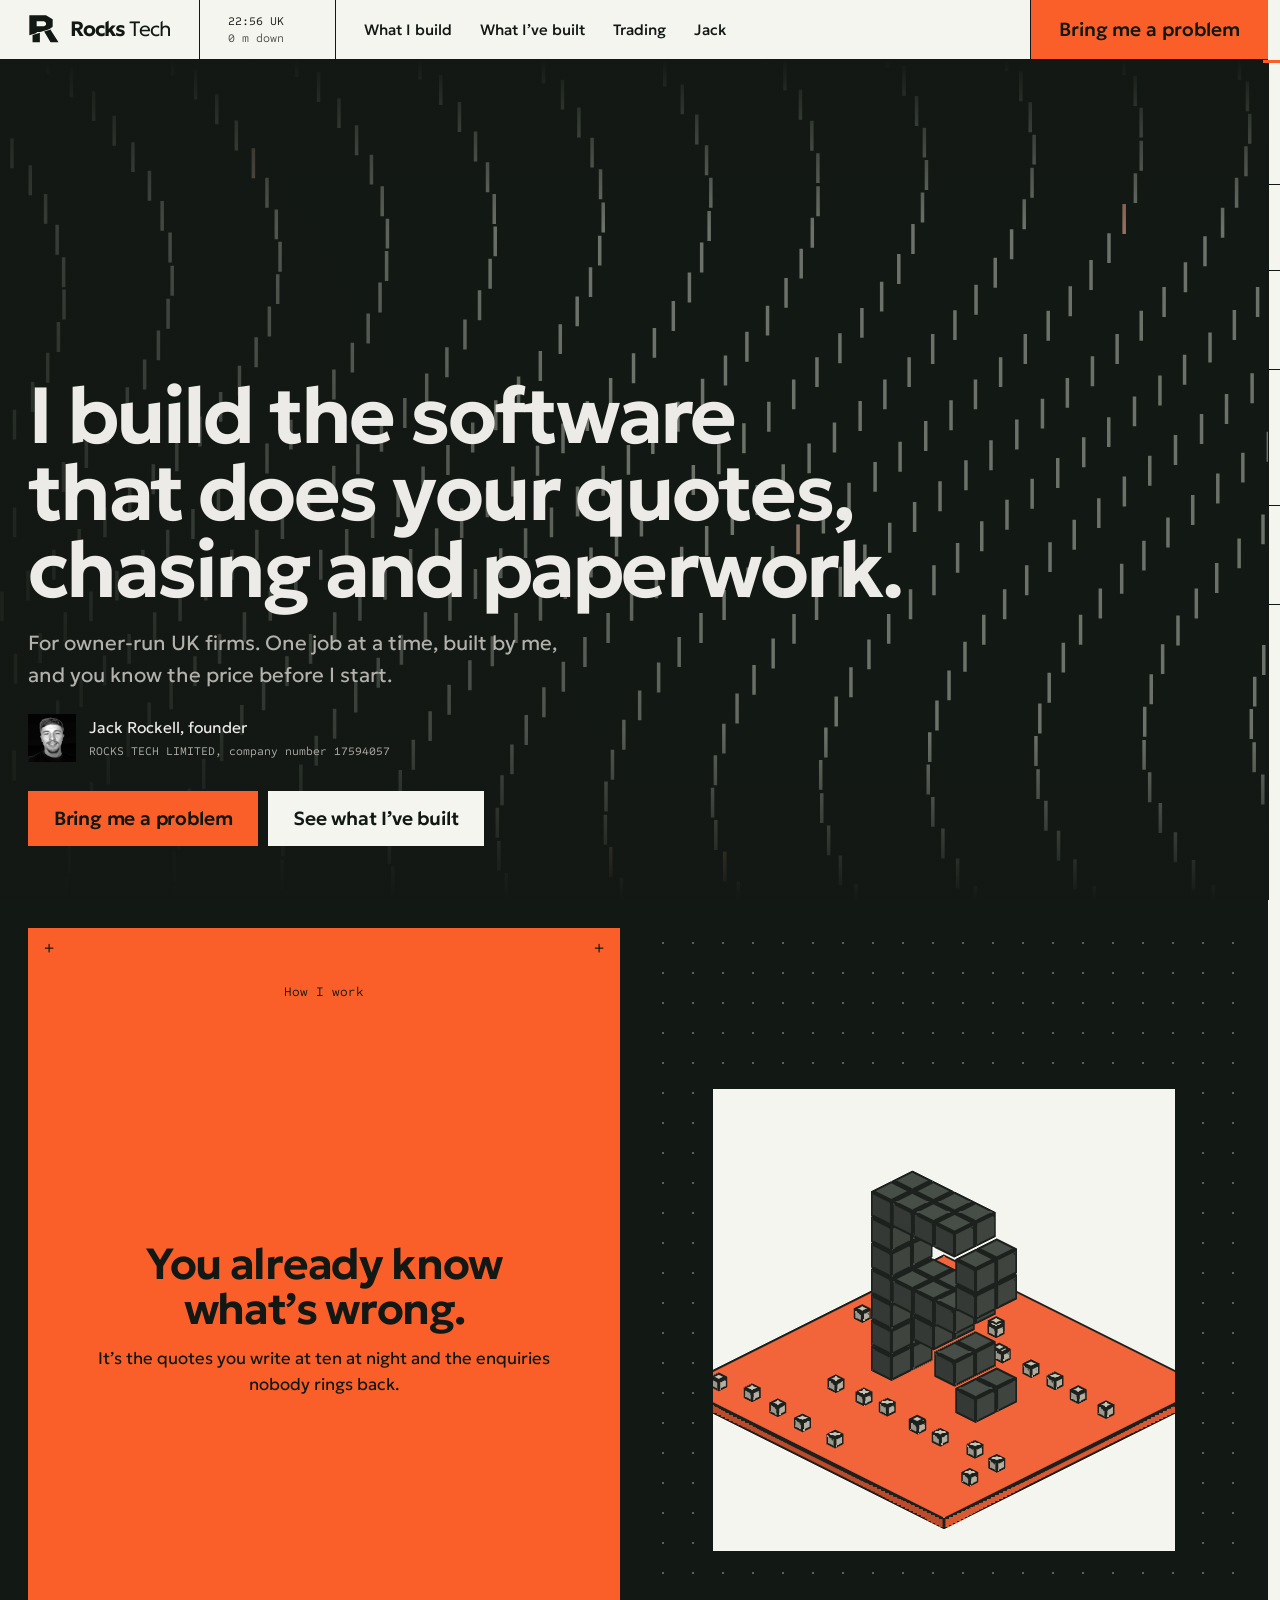
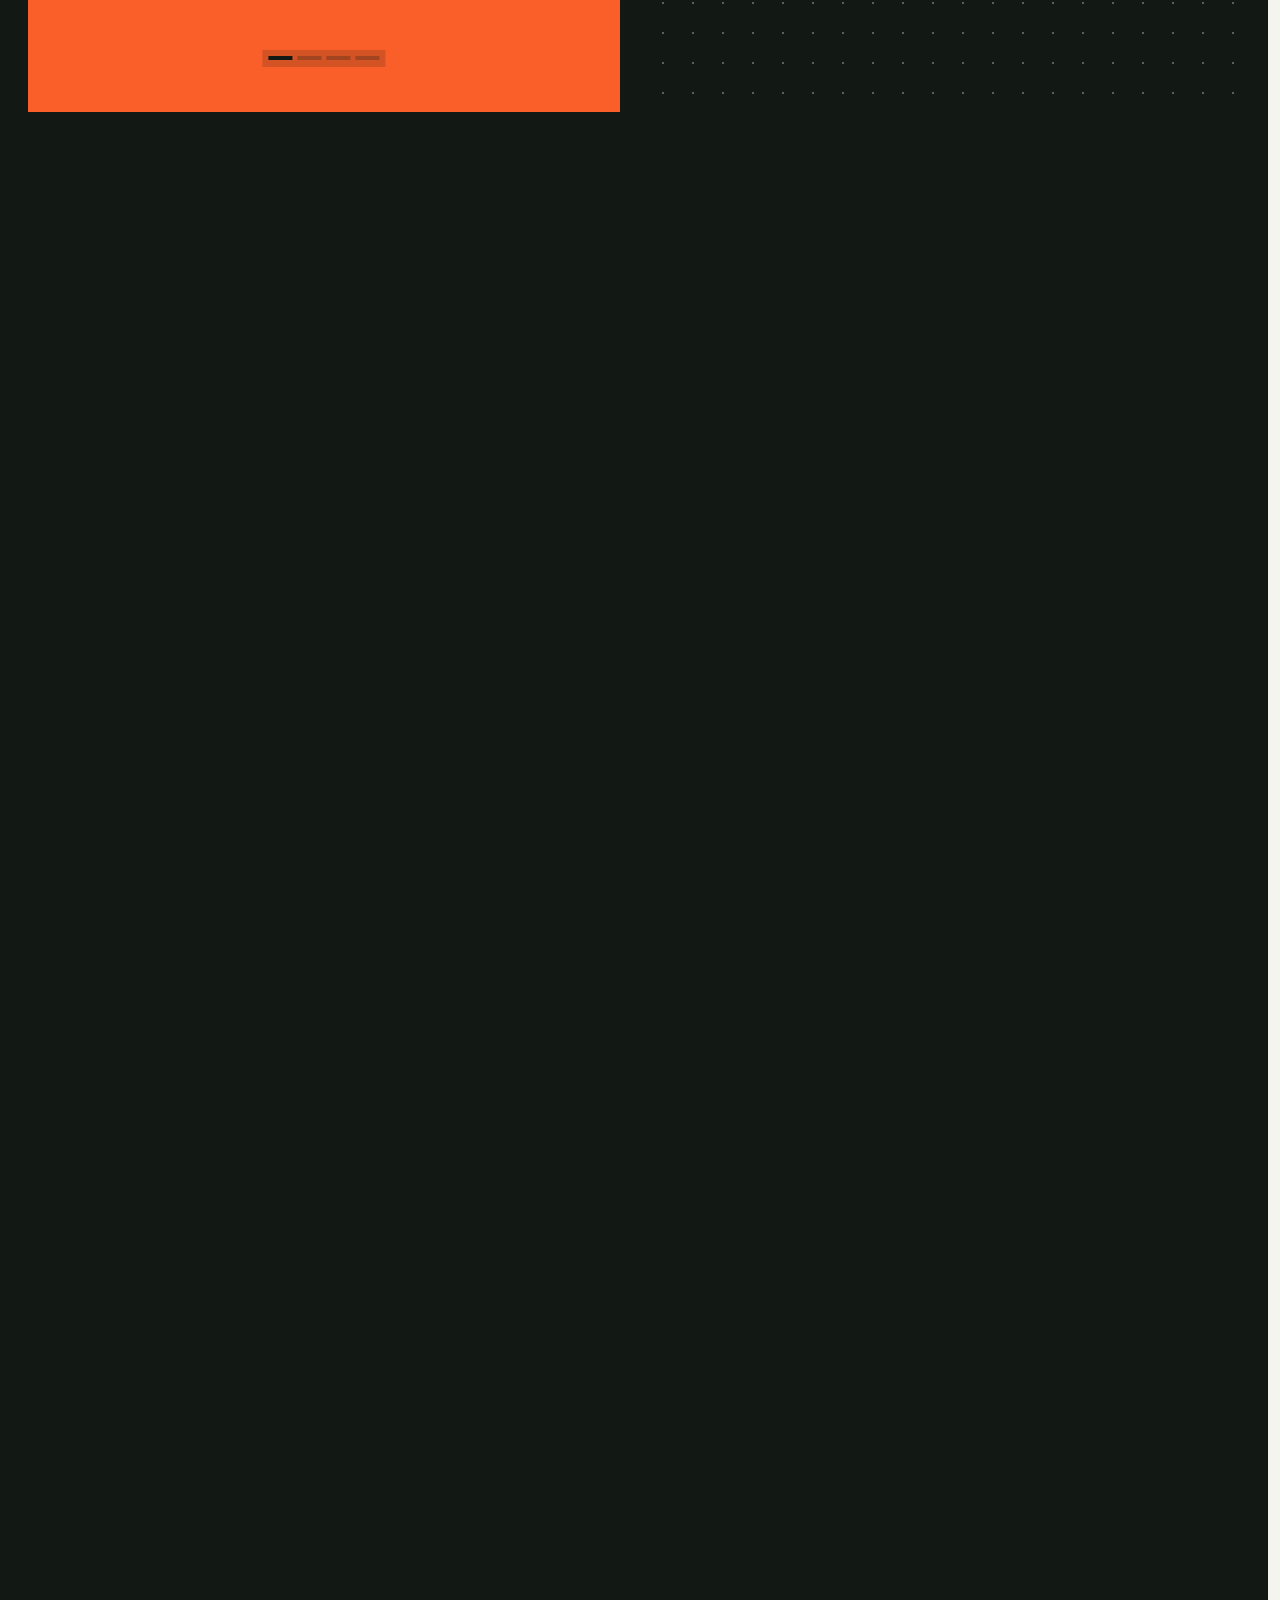
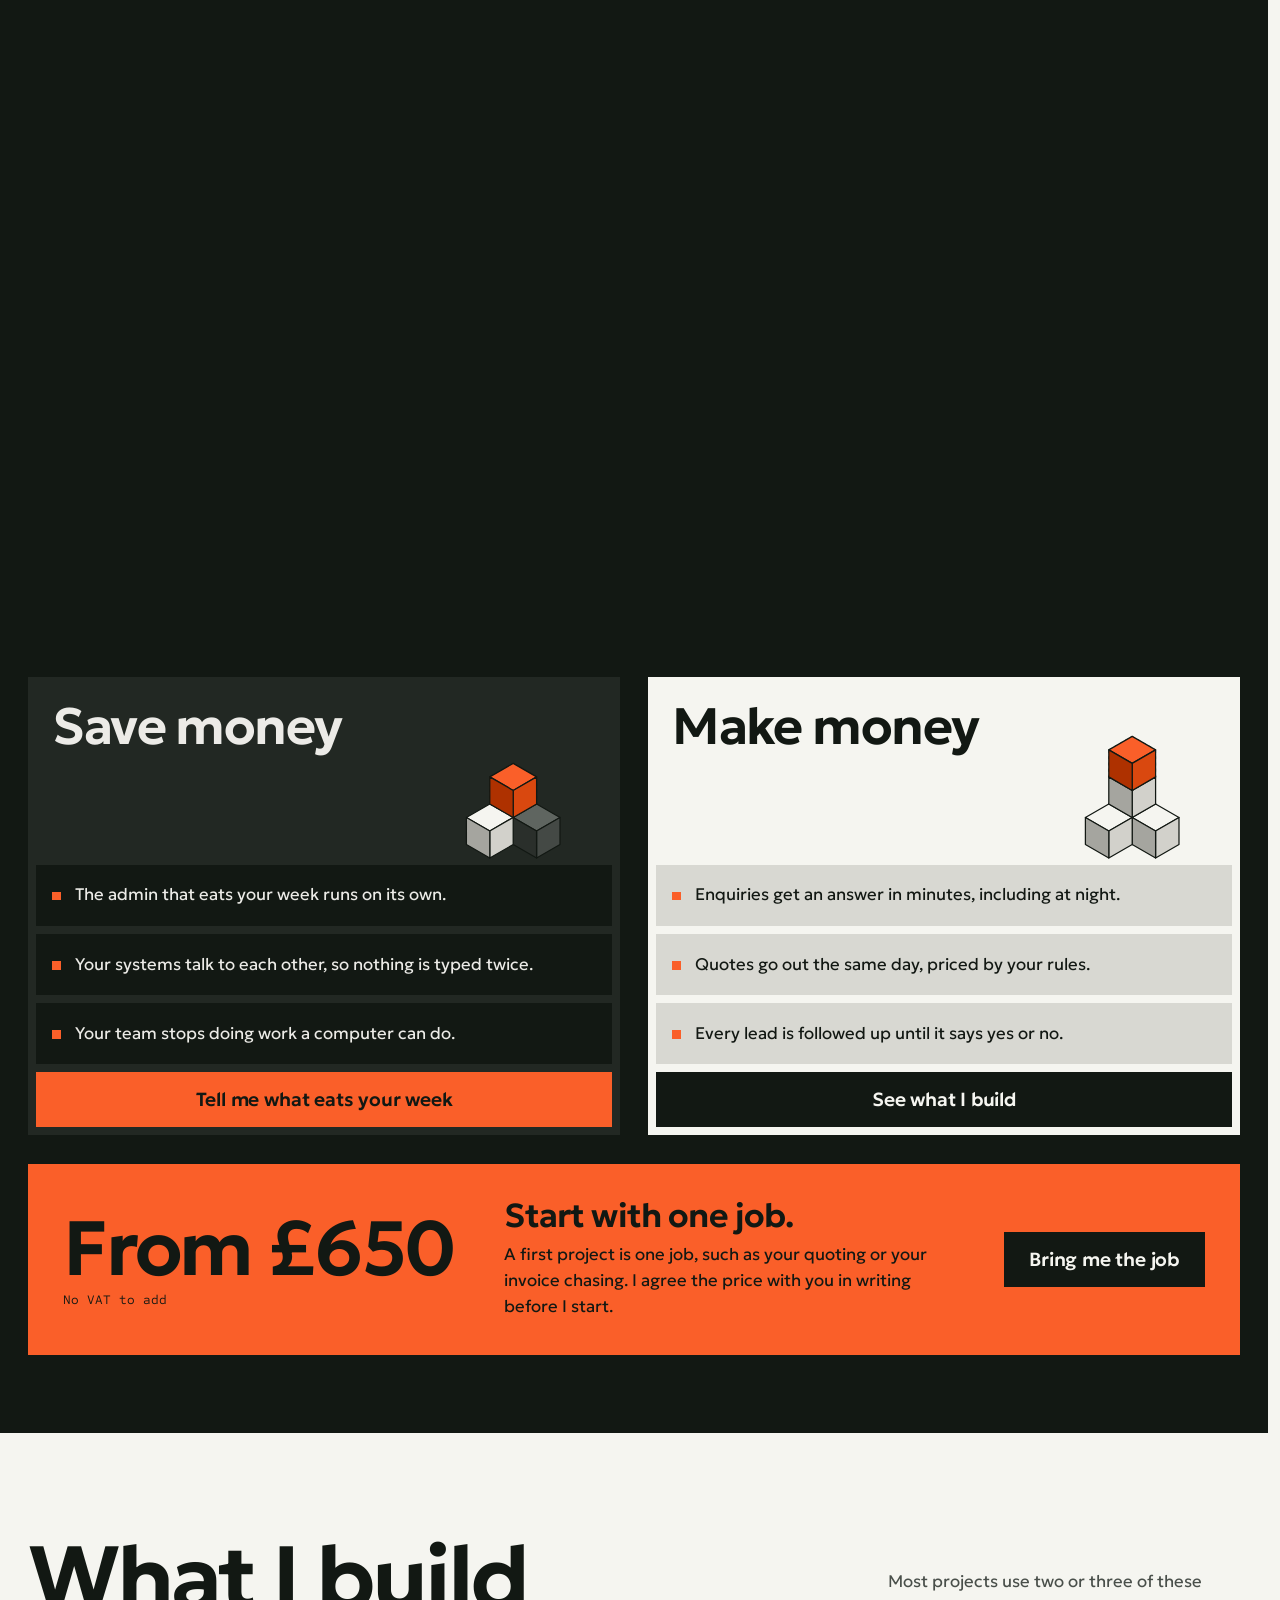
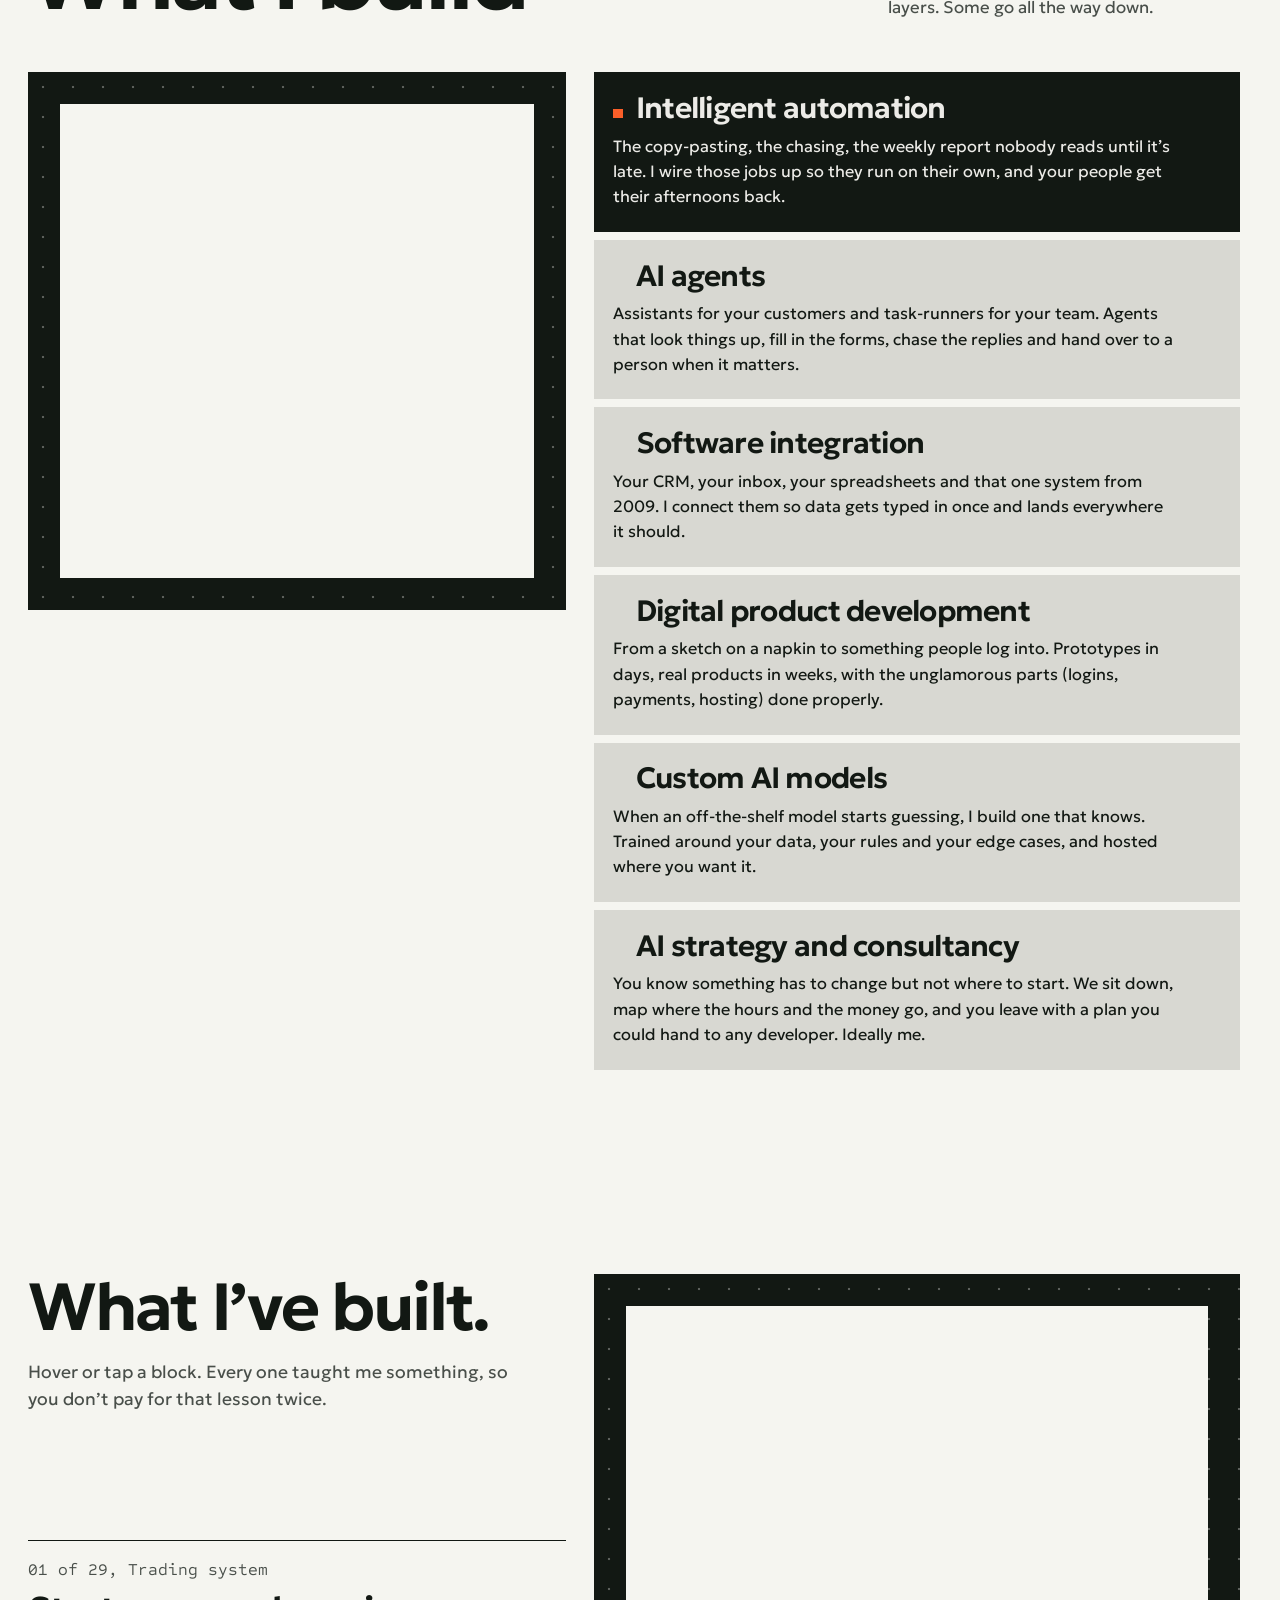
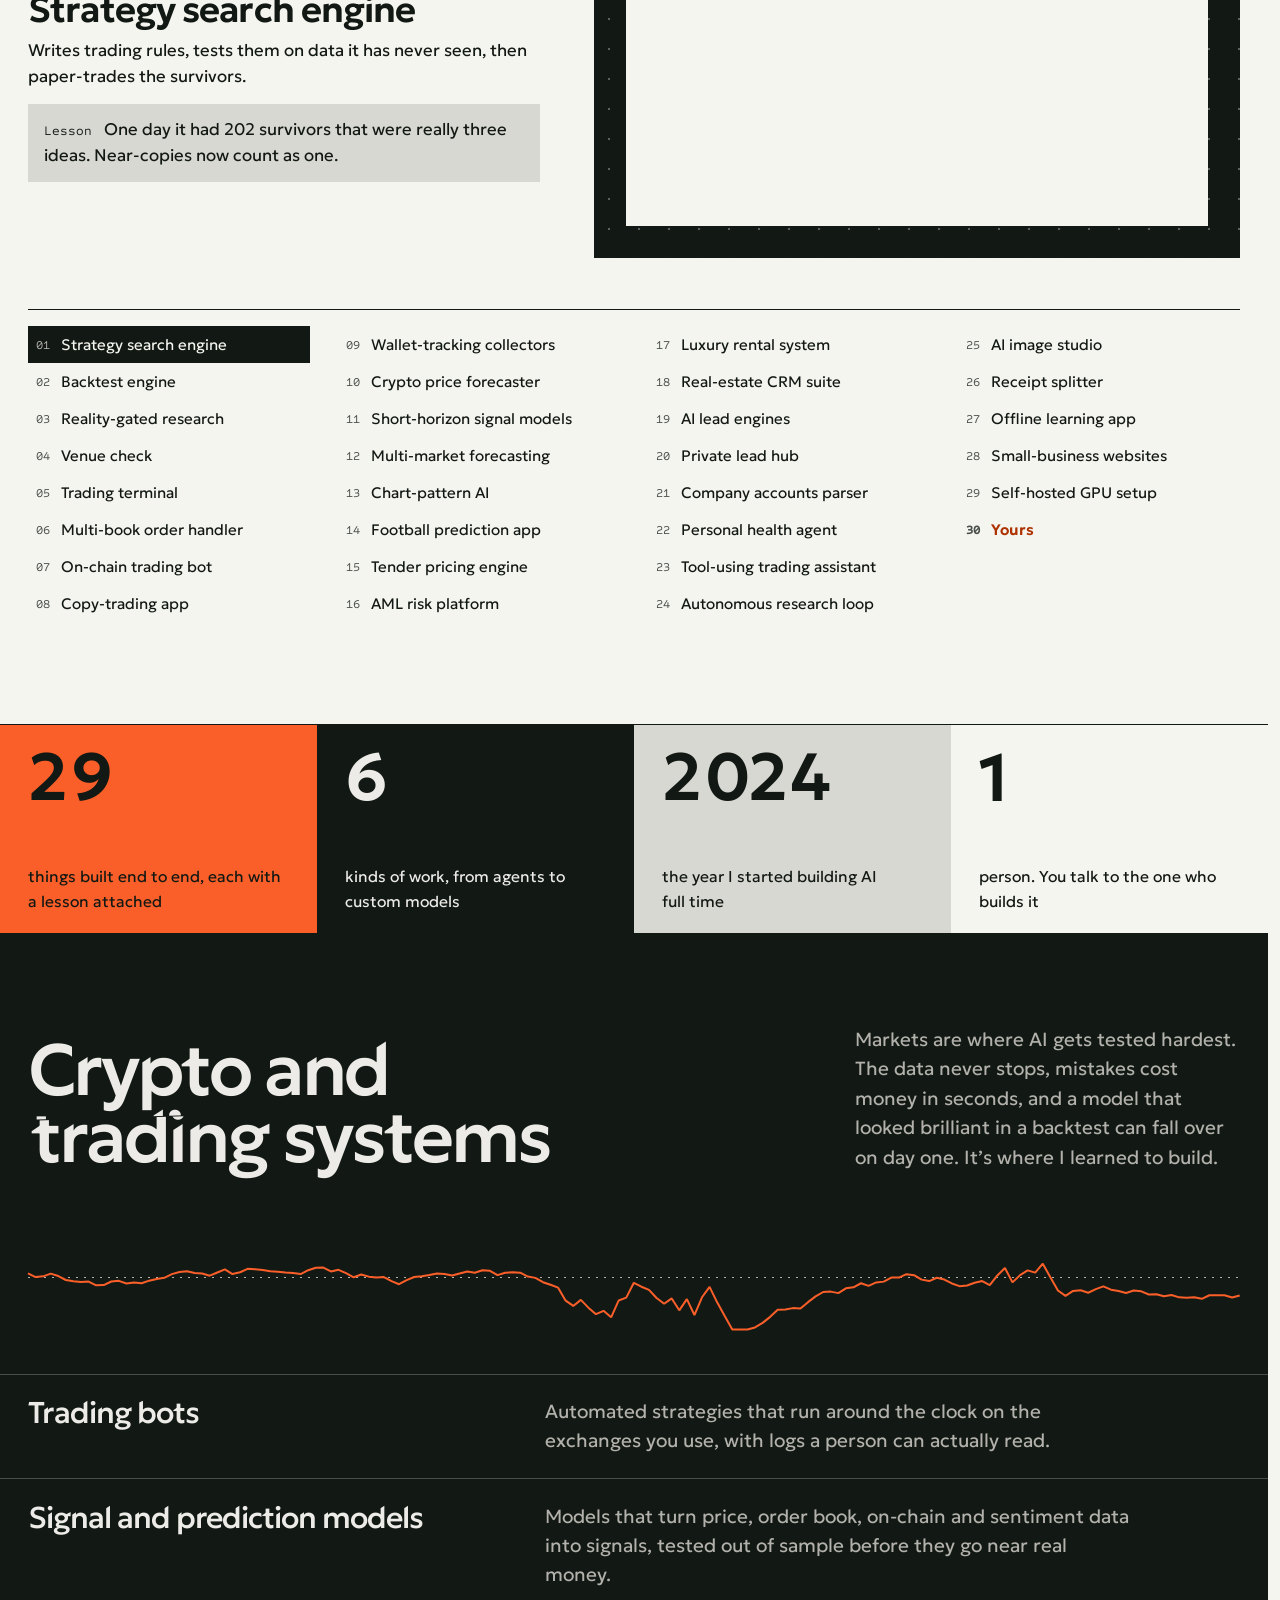
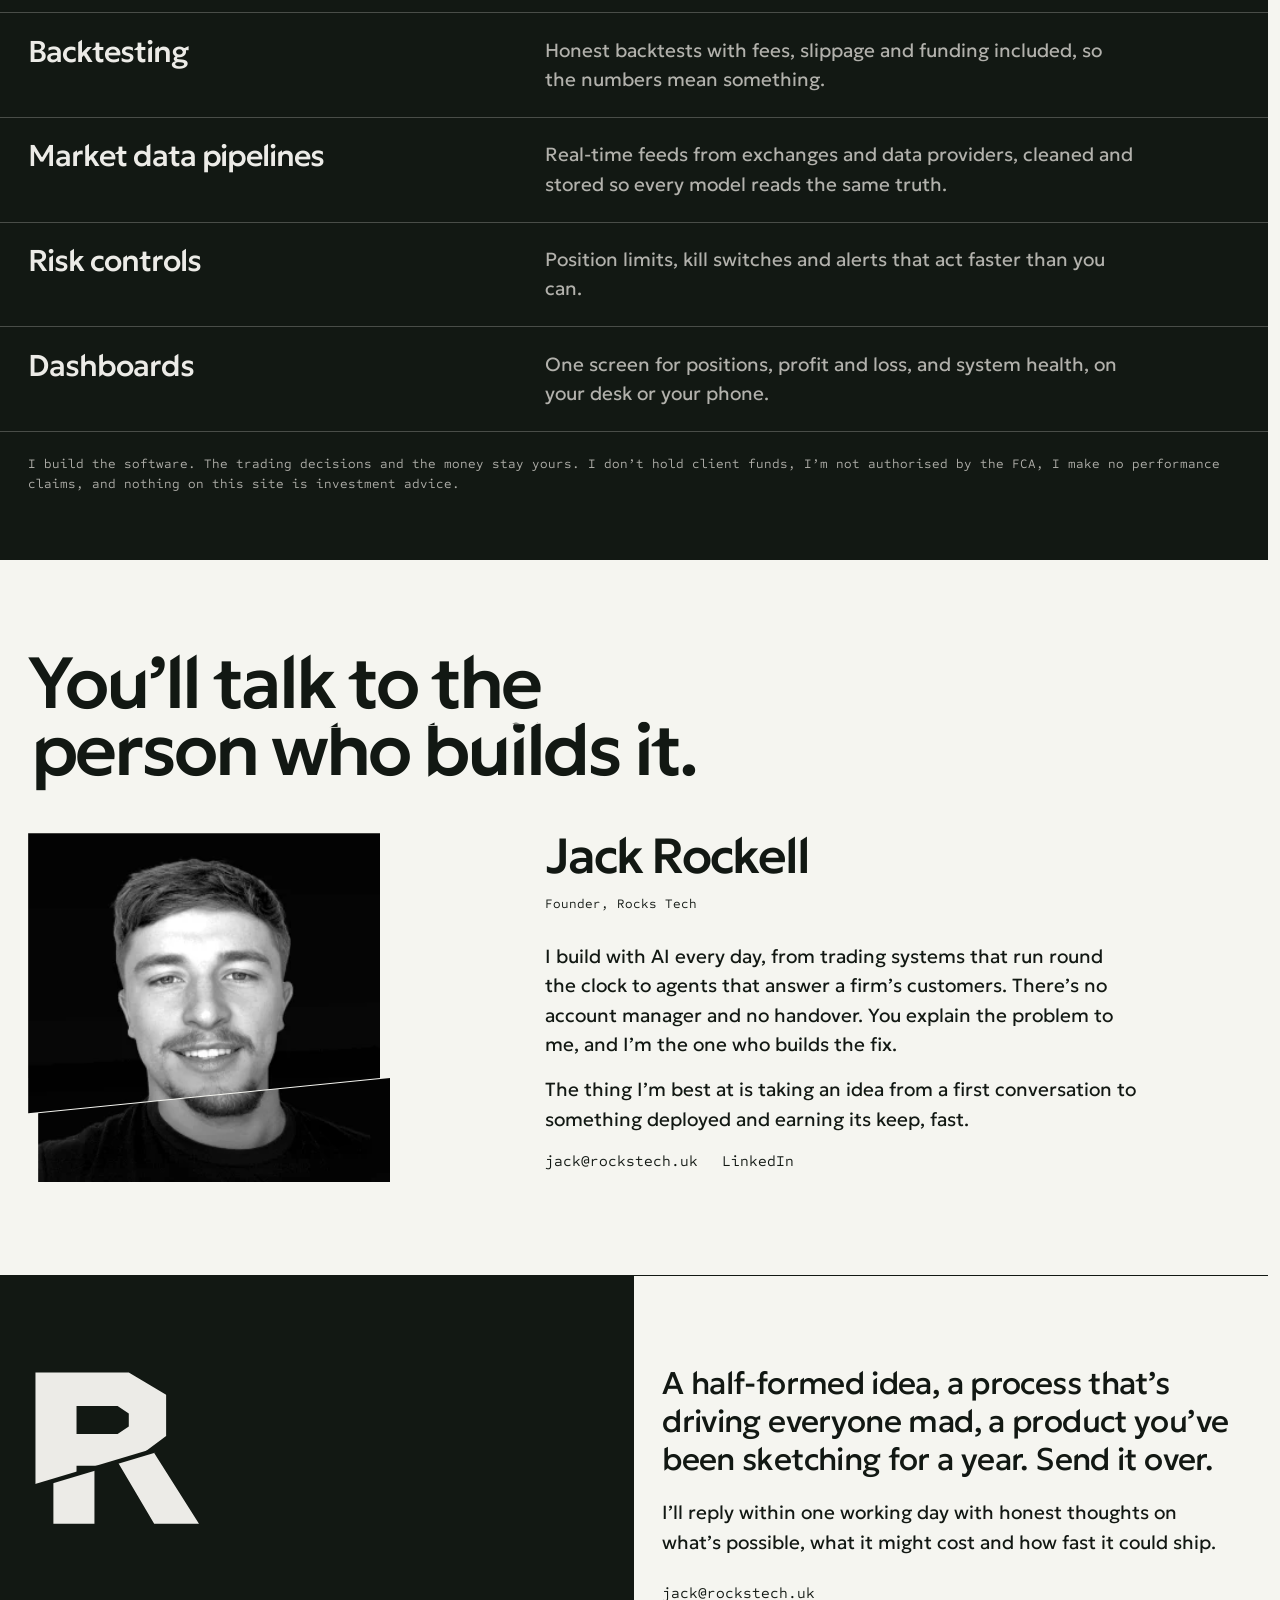
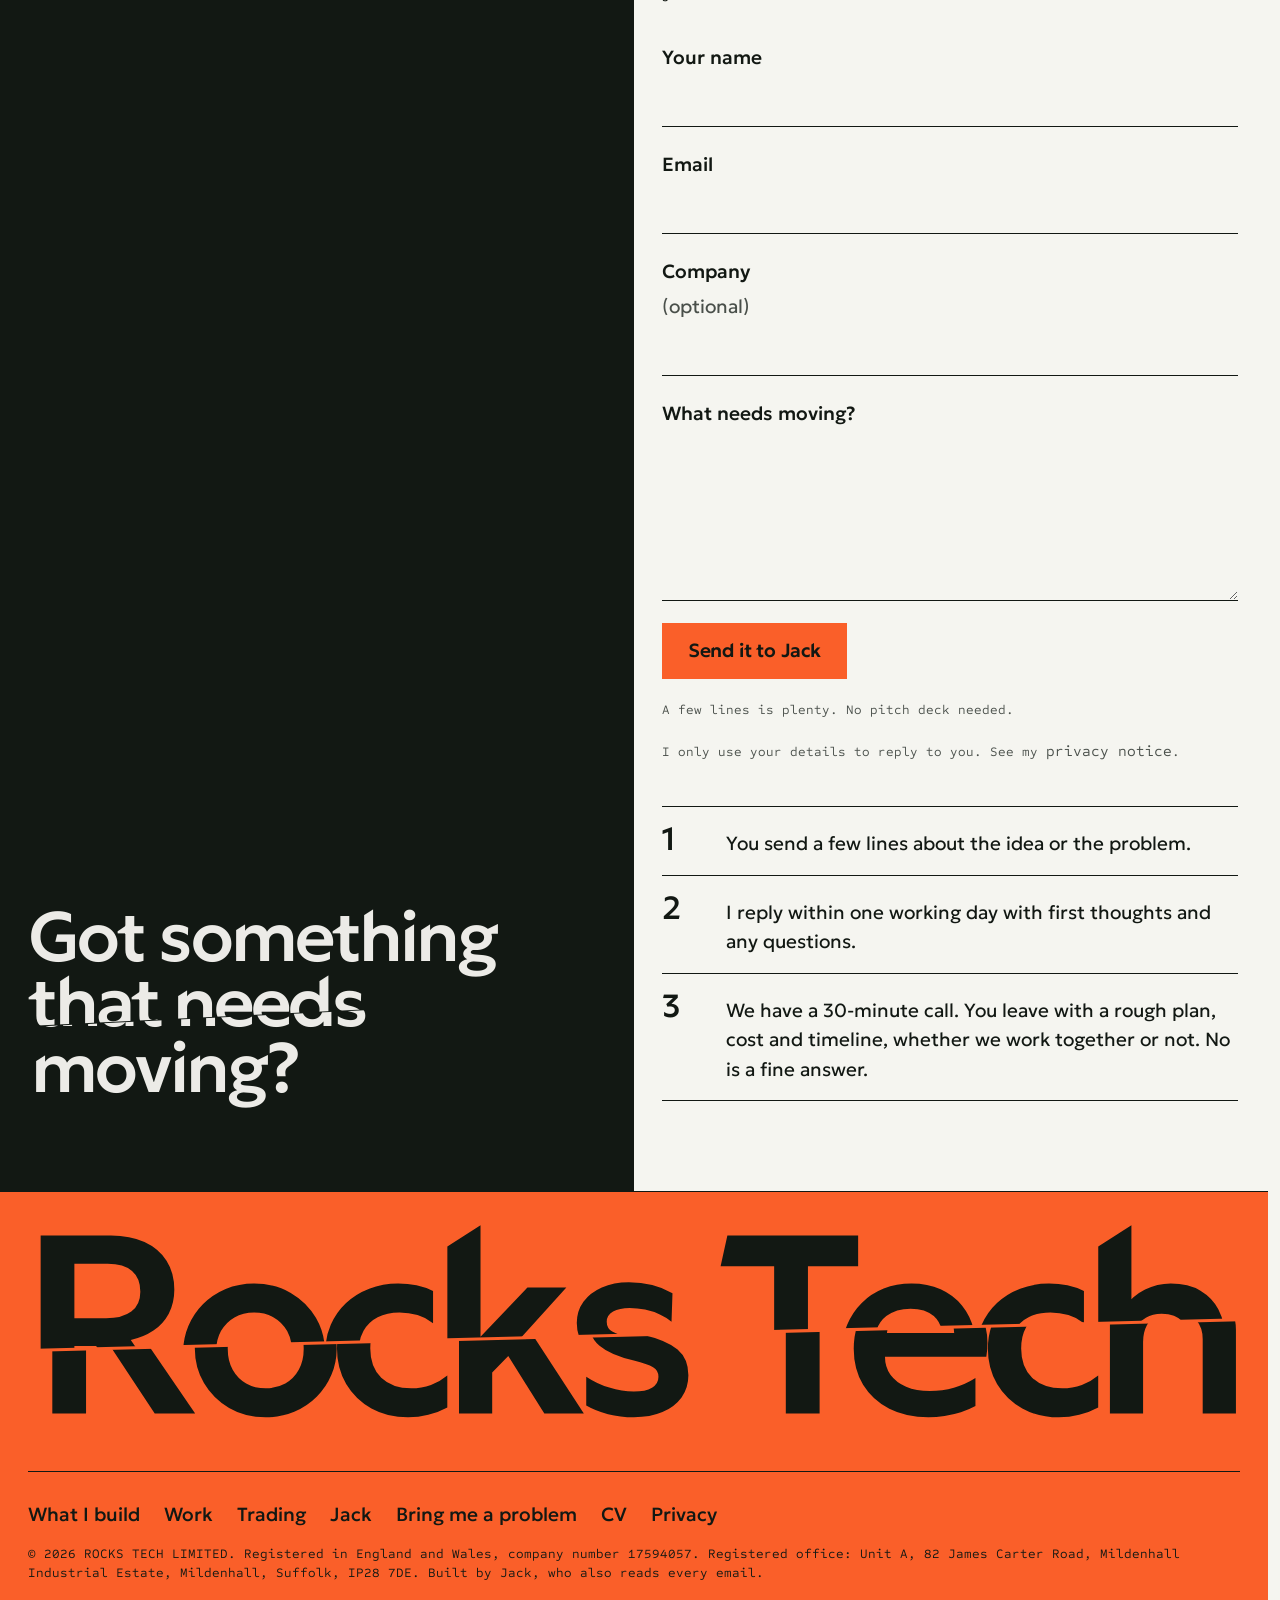
==== index.html @ 7247a7c3 "Deploy: homepage rebuilt in block style, new copy, From £650 first step" ====
<!DOCTYPE html><!--E8trJ35GbOw7RwD_J1VrM--><html lang="en-GB" class="__variable_658365 __variable_a052ec"><head><meta charSet="utf-8"/><meta name="viewport" content="width=device-width, initial-scale=1"/><link rel="preload" href="/_next/static/media/9c928a6496248693-s.p.woff2" as="font" crossorigin="" type="font/woff2"/><link rel="preload" href="/_next/static/media/afee475112777bbe-s.p.woff2" as="font" crossorigin="" type="font/woff2"/><link rel="preload" href="/_next/static/media/feaba55b4ba3a393-s.p.woff2" as="font" crossorigin="" type="font/woff2"/><link rel="preload" as="image" href="/jack-rockell.webp"/><link rel="stylesheet" href="/_next/static/css/2c8896b0e477f46c.css" data-precedence="next"/><link rel="stylesheet" href="/_next/static/css/2b13de3e96d36ba8.css" data-precedence="next"/><link rel="preload" as="script" fetchPriority="low" href="/_next/static/chunks/webpack-17059f9928e585d3.js"/><script src="/_next/static/chunks/4bd1b696-c023c6e3521b1417.js" async=""></script><script src="/_next/static/chunks/255-2aa030c9ba2867e3.js" async=""></script><script src="/_next/static/chunks/main-app-18824d2652946b76.js" async=""></script><script src="/_next/static/chunks/app/layout-252ac7368cabf611.js" async=""></script><script src="/_next/static/chunks/619-ba102abea3e3d0e4.js" async=""></script><script src="/_next/static/chunks/app/page-9161fd373abed6ba.js" async=""></script><meta name="next-size-adjust" content=""/><meta name="theme-color" content="#f5f5f0"/><title>Rocks Tech: AI automation, agents and custom models, by Jack</title><meta name="description" content="Rocks Tech is Jack Rockell&#x27;s AI studio. AI agents, automation, custom models, data pipelines and trading software, built by the person you talk to."/><meta property="og:title" content="Rocks Tech: rock-solid AI for businesses that want to move"/><meta property="og:description" content="Rocks Tech is Jack Rockell&#x27;s AI studio. AI agents, automation, custom models, data pipelines and trading software, built by the person you talk to."/><meta property="og:locale" content="en_GB"/><meta property="og:type" content="website"/><meta name="twitter:card" content="summary"/><meta name="twitter:title" content="Rocks Tech: rock-solid AI for businesses that want to move"/><meta name="twitter:description" content="Rocks Tech is Jack Rockell&#x27;s AI studio. AI agents, automation, custom models, data pipelines and trading software, built by the person you talk to."/><link rel="icon" href="/favicon.ico" type="image/x-icon" sizes="16x16"/><link rel="icon" href="/icon.svg?5b6c266c98080903" type="image/svg+xml" sizes="any"/><link rel="apple-touch-icon" href="/apple-icon.png?c208d0770ca3f7cc" type="image/png" sizes="180x180"/><script>(function(){var d=document.documentElement;if(!window.matchMedia('(prefers-reduced-motion: reduce)').matches){d.classList.add('motion');setTimeout(function(){if(!window.__rtMotion)d.classList.remove('motion')},3000)}})()</script><script src="/_next/static/chunks/polyfills-42372ed130431b0a.js" noModule=""></script></head><body><div hidden=""><!--$--><!--/$--></div><header class="bar"><a class="bar-cell bar-home" aria-label="Rocks Tech, home" href="/"><span class="logo "><svg viewBox="6 4 96 92" class="logo-mark" fill="currentColor" aria-hidden="true"><defs><clipPath id="lm-bar-up"><path d="M0 0H110V37.75L0 70.75Z"></path></clipPath><clipPath id="lm-bar-down"><path d="M0 73.25L110 40.25V110H0Z"></path></clipPath></defs><path fill-rule="evenodd" d="M10 8H60L80 20V42L64 54L88 92H64L44 58H32V92H10ZM32 26V41H54L60 37V30L54 26Z" clip-path="url(#lm-bar-up)"></path><g class="lm-low"><g transform="translate(9.6 -2.9)"><path fill-rule="evenodd" d="M10 8H60L80 20V42L64 54L88 92H64L44 58H32V92H10ZM32 26V41H54L60 37V30L54 26Z" clip-path="url(#lm-bar-down)"></path></g></g></svg><span class="logo-word">Rocks<span class="logo-tech">Tech</span></span></span></a><div class="bar-cell bar-meta"><span class="clock"><time>--:--</time> UK</span><span class="depth" aria-hidden="true"><span data-depth="">0 m</span> down</span></div><nav class="bar-cell bar-nav" aria-label="Main"><ul><li><a href="/#build">What I build</a></li><li><a href="/#built">What I’ve built</a></li><li><a href="/#trading">Trading</a></li><li><a href="/#jack">Jack</a></li></ul><details class="menu"><summary>Menu</summary><ul><li><a href="/#build">What I build</a></li><li><a href="/#built">What I’ve built</a></li><li><a href="/#trading">Trading</a></li><li><a href="/#jack">Jack</a></li></ul></details></nav><a class="bar-cell bar-cta" href="/#contact"><span class="cta-long">Bring me a problem</span><span class="cta-short">Let’s talk</span></a></header><div class="borehole" aria-hidden="true"><svg class="bh-bed" aria-hidden="true" preserveAspectRatio="none"><rect width="100%" height="100%" fill="url(#lith-shale)"></rect></svg><svg class="bh-bed" aria-hidden="true" preserveAspectRatio="none"><rect width="100%" height="100%" fill="url(#lith-sandstone)"></rect></svg><svg class="bh-bed" aria-hidden="true" preserveAspectRatio="none"><rect width="100%" height="100%" fill="url(#lith-dolomite)"></rect></svg><svg class="bh-bed" aria-hidden="true" preserveAspectRatio="none"><rect width="100%" height="100%" fill="url(#lith-conglomerate)"></rect></svg><svg class="bh-bed" aria-hidden="true" preserveAspectRatio="none"><rect width="100%" height="100%" fill="url(#lith-granite)"></rect></svg><svg class="bh-bed" aria-hidden="true" preserveAspectRatio="none"><rect width="100%" height="100%" fill="url(#lith-limestone)"></rect></svg><span class="bh-mark"></span></div><main><section class="hh" aria-labelledby="hh-title"><canvas class="hh-field" aria-hidden="true"></canvas><div class="hh-copy"><h1 id="hh-title">I build the software that does your quotes, chasing and paperwork.</h1><p>For owner-run UK firms. One job at a time, built by me, and you know the price before I start.</p><p class="hh-who"><img src="/jack-rockell.webp" width="48" height="48" alt=""/><span>Jack Rockell, founder<small>ROCKS TECH LIMITED, company number 17594057</small></span></p><div class="hh-actions"><a class="button" href="#contact">Bring me a problem</a><a class="button button-plain" href="#built">See what I’ve built</a></div></div></section><section class="story" aria-label="How I work, in four steps"><div class="story-pin"><div class="story-panel"><p class="story-label">How I work</p><ol class="story-beats"><li class="is-on"><h2>You already know what’s wrong.</h2><p>It’s the quotes you write at ten at night and the enquiries nobody rings back.</p></li><li><h2>First we put a number on it.</h2><p>You tell me how the job gets done now. We work out what it costs you in hours and pounds, using your own figures.</p></li><li><h2>Then I cut it down to one job.</h2><p>I pick the fix that pays back fastest and build that first. You know the price before I start.</p></li><li><h2>You get your hours back.</h2><p>And if AI isn’t the answer, I’ll say so before you spend anything.</p></li></ol><div class="story-pips" aria-hidden="true"><span class="is-on"></span><span></span><span></span><span></span></div></div><div class="story-field"><div class="story-card"><!--$!--><template data-dgst="BAILOUT_TO_CLIENT_SIDE_RENDERING"></template><!--/$--></div></div></div></section><section class="offer" aria-label="What the work is for"><article class="offer-card offer-save"><header><h2>Save money</h2><svg viewBox="-80 -112 160 150" aria-hidden="true"><g class="cube cube-paper"><polygon class="f-top" points="0.0,-26.0 22.5,-13.0 0.0,0.0 -22.5,-13.0"></polygon><polygon class="f-right" points="22.5,13.0 0.0,26.0 0.0,0.0 22.5,-13.0"></polygon><polygon class="f-left" points="-22.5,13.0 0.0,26.0 0.0,0.0 -22.5,-13.0"></polygon></g><g class="cube cube-dark"><polygon class="f-top" points="22.5,-13.0 45.0,0.0 22.5,13.0 0.0,0.0"></polygon><polygon class="f-right" points="45.0,26.0 22.5,39.0 22.5,13.0 45.0,0.0"></polygon><polygon class="f-left" points="0.0,26.0 22.5,39.0 22.5,13.0 0.0,0.0"></polygon></g><g class="cube cube-paper"><polygon class="f-top" points="-22.5,-13.0 0.0,0.0 -22.5,13.0 -45.0,0.0"></polygon><polygon class="f-right" points="0.0,26.0 -22.5,39.0 -22.5,13.0 0.0,0.0"></polygon><polygon class="f-left" points="-45.0,26.0 -22.5,39.0 -22.5,13.0 -45.0,0.0"></polygon></g><g class="cube cube-ghost"><polygon class="f-top" points="0.0,-52.0 22.5,-39.0 0.0,-26.0 -22.5,-39.0"></polygon><polygon class="f-right" points="22.5,-13.0 0.0,0.0 0.0,-26.0 22.5,-39.0"></polygon><polygon class="f-left" points="-22.5,-13.0 0.0,0.0 0.0,-26.0 -22.5,-39.0"></polygon></g><g class="cube cube-spot cube-leaves"><polygon class="f-top" points="0.0,-52.0 22.5,-39.0 0.0,-26.0 -22.5,-39.0"></polygon><polygon class="f-right" points="22.5,-13.0 0.0,0.0 0.0,-26.0 22.5,-39.0"></polygon><polygon class="f-left" points="-22.5,-13.0 0.0,0.0 0.0,-26.0 -22.5,-39.0"></polygon></g></svg></header><ul><li>The admin that eats your week runs on its own.</li><li>Your systems talk to each other, so nothing is typed twice.</li><li>Your team stops doing work a computer can do.</li></ul><a class="button offer-cta" href="#contact">Tell me what eats your week</a></article><article class="offer-card offer-make"><header><h2>Make money</h2><svg viewBox="-80 -112 160 150" aria-hidden="true"><g class="cube cube-dark"><polygon class="f-top" points="0.0,-26.0 22.5,-13.0 0.0,0.0 -22.5,-13.0"></polygon><polygon class="f-right" points="22.5,13.0 0.0,26.0 0.0,0.0 22.5,-13.0"></polygon><polygon class="f-left" points="-22.5,13.0 0.0,26.0 0.0,0.0 -22.5,-13.0"></polygon></g><g class="cube cube-paper"><polygon class="f-top" points="22.5,-13.0 45.0,0.0 22.5,13.0 0.0,0.0"></polygon><polygon class="f-right" points="45.0,26.0 22.5,39.0 22.5,13.0 45.0,0.0"></polygon><polygon class="f-left" points="0.0,26.0 22.5,39.0 22.5,13.0 0.0,0.0"></polygon></g><g class="cube cube-paper"><polygon class="f-top" points="-22.5,-13.0 0.0,0.0 -22.5,13.0 -45.0,0.0"></polygon><polygon class="f-right" points="0.0,26.0 -22.5,39.0 -22.5,13.0 0.0,0.0"></polygon><polygon class="f-left" points="-45.0,26.0 -22.5,39.0 -22.5,13.0 -45.0,0.0"></polygon></g><g class="cube cube-paper"><polygon class="f-top" points="0.0,-52.0 22.5,-39.0 0.0,-26.0 -22.5,-39.0"></polygon><polygon class="f-right" points="22.5,-13.0 0.0,0.0 0.0,-26.0 22.5,-39.0"></polygon><polygon class="f-left" points="-22.5,-13.0 0.0,0.0 0.0,-26.0 -22.5,-39.0"></polygon></g><g class="cube cube-ghost"><polygon class="f-top" points="0.0,-78.0 22.5,-65.0 0.0,-52.0 -22.5,-65.0"></polygon><polygon class="f-right" points="22.5,-39.0 0.0,-26.0 0.0,-52.0 22.5,-65.0"></polygon><polygon class="f-left" points="-22.5,-39.0 0.0,-26.0 0.0,-52.0 -22.5,-65.0"></polygon></g><g class="cube cube-spot cube-lands"><polygon class="f-top" points="0.0,-78.0 22.5,-65.0 0.0,-52.0 -22.5,-65.0"></polygon><polygon class="f-right" points="22.5,-39.0 0.0,-26.0 0.0,-52.0 22.5,-65.0"></polygon><polygon class="f-left" points="-22.5,-39.0 0.0,-26.0 0.0,-52.0 -22.5,-65.0"></polygon></g></svg></header><ul><li>Enquiries get an answer in minutes, including at night.</li><li>Quotes go out the same day, priced by your rules.</li><li>Every lead is followed up until it says yes or no.</li></ul><a class="button offer-cta" href="#build">See what I build</a></article><div class="offer-first"><p class="offer-price">From £650<small>No VAT to add</small></p><div><h2>Start with one job.</h2><p>A first project is one job, such as your quoting or your invoice chasing. I agree the price with you in writing before I start.</p></div><a class="button offer-first-cta" href="#contact">Bring me the job</a></div></section><section id="build" class="svc" aria-labelledby="build-title"><div class="svc-head"><h2 id="build-title">What I build</h2><p>Most projects use two or three of these layers. Some go all the way down.</p></div><div class="svc-field" aria-hidden="true"><div class="svc-card"><!--$!--><template data-dgst="BAILOUT_TO_CLIENT_SIDE_RENDERING"></template><!--/$--></div></div><ol class="svc-list"><li class="is-on"><h3>Intelligent automation</h3><p>The copy-pasting, the chasing, the weekly report nobody reads until it’s late. I wire those jobs up so they run on their own, and your people get their afternoons back.</p></li><li><h3>AI agents</h3><p>Assistants for your customers and task-runners for your team. Agents that look things up, fill in the forms, chase the replies and hand over to a person when it matters.</p></li><li><h3>Software integration</h3><p>Your CRM, your inbox, your spreadsheets and that one system from 2009. I connect them so data gets typed in once and lands everywhere it should.</p></li><li><h3>Digital product development</h3><p>From a sketch on a napkin to something people log into. Prototypes in days, real products in weeks, with the unglamorous parts (logins, payments, hosting) done properly.</p></li><li><h3>Custom AI models</h3><p>When an off-the-shelf model starts guessing, I build one that knows. Trained around your data, your rules and your edge cases, and hosted where you want it.</p></li><li><h3>AI strategy and consultancy</h3><p>You know something has to change but not where to start. We sit down, map where the hours and the money go, and you leave with a plan you could hand to any developer. Ideally me.</p></li></ol></section><section id="built" class="built" aria-labelledby="built-title"><div class="built-head"><h2 id="built-title">What I’ve built.</h2><p>Hover or tap a block. Every one taught me something, so you don’t pay for that lesson twice.</p></div><div class="built-field"><div class="built-card"><!--$!--><template data-dgst="BAILOUT_TO_CLIENT_SIDE_RENDERING"></template><!--/$--></div></div><div class="built-detail" aria-live="polite"><p class="built-meta">01<!-- --> of <!-- -->29<!-- -->, <!-- -->Trading system</p><h3>Strategy search engine</h3><p>Writes trading rules, tests them on data it has never seen, then paper-trades the survivors.</p><p class="built-lesson"><span>Lesson</span> <!-- -->One day it had 202 survivors that were really three ideas. Near-copies now count as one.</p></div><ol class="built-list"><li><button type="button" class="is-on" aria-pressed="true"><span>01</span> <!-- -->Strategy search engine</button></li><li><button type="button" aria-pressed="false"><span>02</span> <!-- -->Backtest engine</button></li><li><button type="button" aria-pressed="false"><span>03</span> <!-- -->Reality-gated research</button></li><li><button type="button" aria-pressed="false"><span>04</span> <!-- -->Venue check</button></li><li><button type="button" aria-pressed="false"><span>05</span> <!-- -->Trading terminal</button></li><li><button type="button" aria-pressed="false"><span>06</span> <!-- -->Multi-book order handler</button></li><li><button type="button" aria-pressed="false"><span>07</span> <!-- -->On-chain trading bot</button></li><li><button type="button" aria-pressed="false"><span>08</span> <!-- -->Copy-trading app</button></li><li><button type="button" aria-pressed="false"><span>09</span> <!-- -->Wallet-tracking collectors</button></li><li><button type="button" aria-pressed="false"><span>10</span> <!-- -->Crypto price forecaster</button></li><li><button type="button" aria-pressed="false"><span>11</span> <!-- -->Short-horizon signal models</button></li><li><button type="button" aria-pressed="false"><span>12</span> <!-- -->Multi-market forecasting</button></li><li><button type="button" aria-pressed="false"><span>13</span> <!-- -->Chart-pattern AI</button></li><li><button type="button" aria-pressed="false"><span>14</span> <!-- -->Football prediction app</button></li><li><button type="button" aria-pressed="false"><span>15</span> <!-- -->Tender pricing engine</button></li><li><button type="button" aria-pressed="false"><span>16</span> <!-- -->AML risk platform</button></li><li><button type="button" aria-pressed="false"><span>17</span> <!-- -->Luxury rental system</button></li><li><button type="button" aria-pressed="false"><span>18</span> <!-- -->Real-estate CRM suite</button></li><li><button type="button" aria-pressed="false"><span>19</span> <!-- -->AI lead engines</button></li><li><button type="button" aria-pressed="false"><span>20</span> <!-- -->Private lead hub</button></li><li><button type="button" aria-pressed="false"><span>21</span> <!-- -->Company accounts parser</button></li><li><button type="button" aria-pressed="false"><span>22</span> <!-- -->Personal health agent</button></li><li><button type="button" aria-pressed="false"><span>23</span> <!-- -->Tool-using trading assistant</button></li><li><button type="button" aria-pressed="false"><span>24</span> <!-- -->Autonomous research loop</button></li><li><button type="button" aria-pressed="false"><span>25</span> <!-- -->AI image studio</button></li><li><button type="button" aria-pressed="false"><span>26</span> <!-- -->Receipt splitter</button></li><li><button type="button" aria-pressed="false"><span>27</span> <!-- -->Offline learning app</button></li><li><button type="button" aria-pressed="false"><span>28</span> <!-- -->Small-business websites</button></li><li><button type="button" aria-pressed="false"><span>29</span> <!-- -->Self-hosted GPU setup</button></li><li><button type="button" class="is-next" aria-pressed="false"><span>30</span> Yours</button></li></ol></section><section class="figs" aria-label="Rocks Tech in numbers"><div class="fig"><p class="fig-n"><span class="roll" data-reveal=""><span class="sr-only">29</span><span class="roll-track" aria-hidden="true"><span class="roll-col" style="--d:2;--i:0"><span class="roll-strip"></span></span><span class="roll-col" style="--d:9;--i:1"><span class="roll-strip"></span></span></span></span></p><p class="fig-l">things built end to end, each with a lesson attached</p></div><div class="fig"><p class="fig-n"><span class="roll" data-reveal=""><span class="sr-only">6</span><span class="roll-track" aria-hidden="true"><span class="roll-col" style="--d:6;--i:0"><span class="roll-strip"></span></span></span></span></p><p class="fig-l">kinds of work, from agents to custom models</p></div><div class="fig"><p class="fig-n"><span class="roll" data-reveal=""><span class="sr-only">2024</span><span class="roll-track" aria-hidden="true"><span class="roll-col" style="--d:2;--i:0"><span class="roll-strip"></span></span><span class="roll-col" style="--d:0;--i:1"><span class="roll-strip"></span></span><span class="roll-col" style="--d:2;--i:2"><span class="roll-strip"></span></span><span class="roll-col" style="--d:4;--i:3"><span class="roll-strip"></span></span></span></span></p><p class="fig-l">the year I started building AI full time</p></div><div class="fig"><p class="fig-n"><span class="roll" data-reveal=""><span class="sr-only">1</span><span class="roll-track" aria-hidden="true"><span class="roll-col" style="--d:1;--i:0"><span class="roll-strip"></span></span></span></span></p><p class="fig-l">person. You talk to the one who builds it</p></div></section><section id="trading" class="trading ink" aria-labelledby="trading-title"><div class="section-head"><h2 id="trading-title" class="ft " data-text="Crypto and trading systems" data-reveal=""><span class="ft-a">Crypto and trading systems</span></h2><p>Markets are where AI gets tested hardest. The data never stops, mistakes cost money in seconds, and a model that looked brilliant in a backtest can fall over on day one. It’s where I learned to build.</p></div><div class="seismo" data-reveal="" aria-hidden="true"><svg viewBox="0 0 1200 120" preserveAspectRatio="none"><path d="M0 60H1200" class="seismo-base"></path><path d="M0.0 55.6L7.5 59.5L15.0 58.7L22.5 55.9L30.0 58.4L37.5 62.5L45.0 63.8L52.5 64.6L60.0 64.1L67.5 68.0L75.0 67.8L82.5 64.1L90.0 63.4L97.5 66.1L105.0 65.1L112.5 65.9L120.0 63.2L127.5 61.4L135.0 60.2L142.5 56.4L150.0 54.2L157.5 53.4L165.0 55.3L172.5 55.7L180.0 58.0L187.5 54.7L195.0 51.5L202.5 56.3L210.0 54.4L217.5 50.9L225.0 51.2L232.5 52.2L240.0 53.3L247.5 53.8L255.0 54.7L262.5 55.2L270.0 56.3L277.5 52.3L285.0 49.8L292.5 49.6L300.0 53.6L307.5 51.9L315.0 55.4L322.5 59.7L330.0 56.8L337.5 59.0L345.0 59.8L352.5 59.4L360.0 63.7L367.5 66.9L375.0 62.7L382.5 59.4L390.0 58.7L397.5 57.3L405.0 55.7L412.5 56.2L420.0 57.9L427.5 55.7L435.0 53.6L442.5 54.9L450.0 52.3L457.5 52.9L465.0 57.4L472.5 54.9L480.0 54.4L487.5 54.9L495.0 58.9L502.5 60.3L510.0 64.8L517.5 67.4L525.0 70.5L532.5 84.0L540.0 89.5L547.5 83.2L555.0 91.3L562.5 98.1L570.0 94.6L577.5 101.4L585.0 83.8L592.5 80.9L600.0 65.4L607.5 69.5L615.0 72.8L622.5 81.2L630.0 87.3L637.5 81.7L645.0 94.1L652.5 82.4L660.0 99.0L667.5 80.5L675.0 69.7L682.5 85.8L690.0 100.0L697.5 114.0L705.0 114.0L712.5 114.0L720.0 111.9L727.5 107.2L735.0 100.9L742.5 93.5L750.0 93.3L757.5 91.8L765.0 92.3L772.5 85.6L780.0 79.6L787.5 75.0L795.0 74.6L802.5 76.2L810.0 71.2L817.5 70.1L825.0 65.9L832.5 68.6L840.0 65.0L847.5 64.2L855.0 60.0L862.5 60.0L870.0 56.4L877.5 57.5L885.0 62.1L892.5 63.6L900.0 60.2L907.5 62.0L915.0 66.1L922.5 68.9L930.0 68.3L937.5 65.4L945.0 63.6L952.5 67.9L960.0 57.8L967.5 50.0L975.0 65.0L982.5 57.4L990.0 52.5L997.5 54.8L1005.0 45.5L1012.5 59.7L1020.0 73.5L1027.5 79.1L1035.0 73.9L1042.5 73.2L1050.0 75.8L1057.5 72.0L1065.0 69.1L1072.5 72.6L1080.0 73.9L1087.5 76.0L1095.0 73.5L1102.5 74.3L1110.0 77.6L1117.5 77.3L1125.0 79.4L1132.5 78.2L1140.0 80.6L1147.5 80.9L1155.0 80.4L1162.5 82.1L1170.0 78.4L1177.5 78.3L1185.0 78.4L1192.5 80.7L1200.0 78.6" pathLength="1" class="seismo-line"></path></svg></div><dl class="desk"><div class="desk-row" data-reveal=""><dt>Trading bots</dt><dd>Automated strategies that run around the clock on the exchanges you use, with logs a person can actually read.</dd></div><div class="desk-row" data-reveal=""><dt>Signal and prediction models</dt><dd>Models that turn price, order book, on-chain and sentiment data into signals, tested out of sample before they go near real money.</dd></div><div class="desk-row" data-reveal=""><dt>Backtesting</dt><dd>Honest backtests with fees, slippage and funding included, so the numbers mean something.</dd></div><div class="desk-row" data-reveal=""><dt>Market data pipelines</dt><dd>Real-time feeds from exchanges and data providers, cleaned and stored so every model reads the same truth.</dd></div><div class="desk-row" data-reveal=""><dt>Risk controls</dt><dd>Position limits, kill switches and alerts that act faster than you can.</dd></div><div class="desk-row" data-reveal=""><dt>Dashboards</dt><dd>One screen for positions, profit and loss, and system health, on your desk or your phone.</dd></div></dl><p class="desk-note">I build the software. The trading decisions and the money stay yours. I don’t hold client funds, I’m not authorised by the FCA, I make no performance claims, and nothing on this site is investment advice.</p></section><section id="jack" class="jack rule-top" aria-labelledby="jack-title"><div class="jack-head"><h2 id="jack-title" class="ft " data-text="You’ll talk to the person who builds it." data-reveal=""><span class="ft-a">You’ll talk to the person who builds it.</span></h2></div><figure class="jack-photo" data-reveal=""><img class="jp-a" src="/jack-rockell.webp" width="300" height="300" alt="Jack Rockell"/><img class="jp-b" src="/jack-rockell.webp" width="300" height="300" alt="" aria-hidden="true"/></figure><div class="jack-body"><p class="jack-name">Jack Rockell</p><p class="jack-role">Founder, Rocks Tech</p><p>I build with AI every day, from trading systems that run round the clock to agents that answer a firm’s customers. There’s no account manager and no handover. You explain the problem to me, and I’m the one who builds the fix.</p><p>The thing I’m best at is taking an idea from a first conversation to something deployed and earning its keep, fast.</p><p class="jack-links"><a href="mailto:jack@rockstech.uk">jack@rockstech.uk</a><a href="https://www.linkedin.com/in/jack-rockell-841482267/" rel="noopener">LinkedIn</a></p></div></section><section id="contact" class="contact rule-top" aria-labelledby="contact-title"><div class="contact-head ink"><svg viewBox="6 4 96 92" class="contact-mark" fill="currentColor" aria-hidden="true"><defs><clipPath id="lm-contact-up"><path d="M0 0H110V37.75L0 70.75Z"></path></clipPath><clipPath id="lm-contact-down"><path d="M0 73.25L110 40.25V110H0Z"></path></clipPath></defs><path fill-rule="evenodd" d="M10 8H60L80 20V42L64 54L88 92H64L44 58H32V92H10ZM32 26V41H54L60 37V30L54 26Z" clip-path="url(#lm-contact-up)"></path><g class="lm-low"><g transform="translate(9.6 -2.9)"><path fill-rule="evenodd" d="M10 8H60L80 20V42L64 54L88 92H64L44 58H32V92H10ZM32 26V41H54L60 37V30L54 26Z" clip-path="url(#lm-contact-down)"></path></g></g></svg><h2 id="contact-title" class="ft " data-text="Got something that needs moving?" data-reveal=""><span class="ft-a">Got something that needs moving?</span></h2></div><div class="contact-body"><p class="lede">A half-formed idea, a process that’s driving everyone mad, a product you’ve been sketching for a year. Send it over.</p><p>I’ll reply within one working day with honest thoughts on what’s possible, what it might cost and how fast it could ship.</p><p><a href="mailto:jack@rockstech.uk" class="text-link">jack@rockstech.uk</a></p><form class="form" action="https://formsubmit.co/jack@rockstech.uk" method="post"><input type="hidden" name="_subject" value="New enquiry from rockstech"/><input type="hidden" name="_next" value="https://rockstech.uk/thanks/"/><input type="hidden" name="_template" value="table"/><input type="text" class="honey" tabindex="-1" autoComplete="off" name="_honey"/><label>Your name<input type="text" autoComplete="name" required="" name="name"/></label><label>Email<input type="email" autoComplete="email" inputMode="email" required="" name="email"/></label><label>Company <span class="optional">(optional)</span><input type="text" autoComplete="organization" name="company"/></label><label>What needs moving?<textarea name="details" rows="5" required=""></textarea></label><button type="submit" class="button">Send it to Jack</button><p class="form-note">A few lines is plenty. No pitch deck needed.</p><p class="form-note">I only use your details to reply to you. See my<!-- --> <a href="/privacy/" class="text-link">privacy notice</a>.</p></form><ol class="next-steps"><li><span class="ns-n">1</span><span>You send a few lines about the idea or the problem.</span></li><li><span class="ns-n">2</span><span>I reply within one working day with first thoughts and any questions.</span></li><li><span class="ns-n">3</span><span>We have a 30-minute call. You leave with a rough plan, cost and timeline, whether we work together or not. No is a fine answer.</span></li></ol></div></section></main><footer class="foot rule-top"><p class="ft foot-word" data-text="Rocks Tech" data-reveal=""><span class="ft-a">Rocks Tech</span></p><div class="foot-row"><nav aria-label="Footer"><a href="/#build">What I build</a><a href="/work/">Work</a><a href="/#trading">Trading</a><a href="/#jack">Jack</a><a href="/#contact">Bring me a problem</a><a href="/cv/">CV</a><a href="/privacy/">Privacy</a></nav><p class="foot-legal">© 2026 ROCKS TECH LIMITED. Registered in England and Wales, company number 17594057. Registered office: Unit A, 82 James Carter Road, Mildenhall Industrial Estate, Mildenhall, Suffolk, IP28 7DE. Built by Jack, who also reads every email.</p></div></footer><script type="application/ld+json">{"@context":"https://schema.org","@type":"Organization","name":"Rocks Tech","url":"https://rockstech.uk","description":"Rocks Tech is Jack Rockell's AI studio. AI agents, automation, custom models, data pipelines and trading software, built by the person you talk to.","founder":{"@type":"Person","name":"Jack Rockell","sameAs":"https://www.linkedin.com/in/jack-rockell-841482267/"}}</script><!--$--><!--/$--><script src="/_next/static/chunks/webpack-17059f9928e585d3.js" id="_R_" async=""></script><script>(self.__next_f=self.__next_f||[]).push([0])</script><script>self.__next_f.push([1,"1:\"$Sreact.fragment\"\n2:I[9766,[],\"\"]\n3:I[8924,[],\"\"]\n4:I[8687,[\"177\",\"static/chunks/app/layout-252ac7368cabf611.js\"],\"Motion\"]\n5:I[2619,[\"619\",\"static/chunks/619-ba102abea3e3d0e4.js\",\"974\",\"static/chunks/app/page-9161fd373abed6ba.js\"],\"\"]\n6:I[8829,[\"619\",\"static/chunks/619-ba102abea3e3d0e4.js\",\"974\",\"static/chunks/app/page-9161fd373abed6ba.js\"],\"UkClock\"]\n14:I[7150,[],\"\"]\n:HL[\"/_next/static/media/9c928a6496248693-s.p.woff2\",\"font\",{\"crossOrigin\":\"\",\"type\":\"font/woff2\"}]\n:HL[\"/_next/static/media/afee475112777bbe-s.p.woff2\",\"font\",{\"crossOrigin\":\"\",\"type\":\"font/woff2\"}]\n:HL[\"/_next/static/media/feaba55b4ba3a393-s.p.woff2\",\"font\",{\"crossOrigin\":\"\",\"type\":\"font/woff2\"}]\n:HL[\"/_next/static/css/2c8896b0e477f46c.css\",\"style\"]\n:HL[\"/_next/static/css/2b13de3e96d36ba8.css\",\"style\"]\n"])</script><script>self.__next_f.push([1,"0:{\"P\":null,\"b\":\"E8trJ35GbOw7RwD_J1VrM\",\"p\":\"\",\"c\":[\"\",\"\"],\"i\":false,\"f\":[[[\"\",{\"children\":[\"__PAGE__\",{}]},\"$undefined\",\"$undefined\",true],[\"\",[\"$\",\"$1\",\"c\",{\"children\":[[[\"$\",\"link\",\"0\",{\"rel\":\"stylesheet\",\"href\":\"/_next/static/css/2c8896b0e477f46c.css\",\"precedence\":\"next\",\"crossOrigin\":\"$undefined\",\"nonce\":\"$undefined\"}]],[\"$\",\"html\",null,{\"lang\":\"en-GB\",\"className\":\"__variable_658365 __variable_a052ec\",\"suppressHydrationWarning\":true,\"children\":[[\"$\",\"head\",null,{\"children\":[\"$\",\"script\",null,{\"dangerouslySetInnerHTML\":{\"__html\":\"(function(){var d=document.documentElement;if(!window.matchMedia('(prefers-reduced-motion: reduce)').matches){d.classList.add('motion');setTimeout(function(){if(!window.__rtMotion)d.classList.remove('motion')},3000)}})()\"}}]}],[\"$\",\"body\",null,{\"children\":[[\"$\",\"$L2\",null,{\"parallelRouterKey\":\"children\",\"error\":\"$undefined\",\"errorStyles\":\"$undefined\",\"errorScripts\":\"$undefined\",\"template\":[\"$\",\"$L3\",null,{}],\"templateStyles\":\"$undefined\",\"templateScripts\":\"$undefined\",\"notFound\":[[[\"$\",\"title\",null,{\"children\":\"404: This page could not be found.\"}],[\"$\",\"div\",null,{\"style\":{\"fontFamily\":\"system-ui,\\\"Segoe UI\\\",Roboto,Helvetica,Arial,sans-serif,\\\"Apple Color Emoji\\\",\\\"Segoe UI Emoji\\\"\",\"height\":\"100vh\",\"textAlign\":\"center\",\"display\":\"flex\",\"flexDirection\":\"column\",\"alignItems\":\"center\",\"justifyContent\":\"center\"},\"children\":[\"$\",\"div\",null,{\"children\":[[\"$\",\"style\",null,{\"dangerouslySetInnerHTML\":{\"__html\":\"body{color:#000;background:#fff;margin:0}.next-error-h1{border-right:1px solid rgba(0,0,0,.3)}@media (prefers-color-scheme:dark){body{color:#fff;background:#000}.next-error-h1{border-right:1px solid rgba(255,255,255,.3)}}\"}}],[\"$\",\"h1\",null,{\"className\":\"next-error-h1\",\"style\":{\"display\":\"inline-block\",\"margin\":\"0 20px 0 0\",\"padding\":\"0 23px 0 0\",\"fontSize\":24,\"fontWeight\":500,\"verticalAlign\":\"top\",\"lineHeight\":\"49px\"},\"children\":404}],[\"$\",\"div\",null,{\"style\":{\"display\":\"inline-block\"},\"children\":[\"$\",\"h2\",null,{\"style\":{\"fontSize\":14,\"fontWeight\":400,\"lineHeight\":\"49px\",\"margin\":0},\"children\":\"This page could not be found.\"}]}]]}]}]],[]],\"forbidden\":\"$undefined\",\"unauthorized\":\"$undefined\"}],[\"$\",\"$L4\",null,{}]]}]]}]]}],{\"children\":[\"__PAGE__\",[\"$\",\"$1\",\"c\",{\"children\":[[[\"$\",\"header\",null,{\"className\":\"bar\",\"children\":[[\"$\",\"$L5\",null,{\"href\":\"/\",\"className\":\"bar-cell bar-home\",\"aria-label\":\"Rocks Tech, home\",\"children\":[\"$\",\"span\",null,{\"className\":\"logo \",\"children\":[[\"$\",\"svg\",null,{\"viewBox\":\"6 4 96 92\",\"className\":\"logo-mark\",\"fill\":\"currentColor\",\"role\":\"$undefined\",\"aria-hidden\":true,\"children\":[null,[\"$\",\"defs\",null,{\"children\":[[\"$\",\"clipPath\",null,{\"id\":\"lm-bar-up\",\"children\":[\"$\",\"path\",null,{\"d\":\"M0 0H110V37.75L0 70.75Z\"}]}],[\"$\",\"clipPath\",null,{\"id\":\"lm-bar-down\",\"children\":[\"$\",\"path\",null,{\"d\":\"M0 73.25L110 40.25V110H0Z\"}]}]]}],[\"$\",\"path\",null,{\"fillRule\":\"evenodd\",\"d\":\"M10 8H60L80 20V42L64 54L88 92H64L44 58H32V92H10ZM32 26V41H54L60 37V30L54 26Z\",\"clipPath\":\"url(#lm-bar-up)\"}],[\"$\",\"g\",null,{\"className\":\"lm-low\",\"children\":[\"$\",\"g\",null,{\"transform\":\"translate(9.6 -2.9)\",\"children\":[\"$\",\"path\",null,{\"fillRule\":\"evenodd\",\"d\":\"M10 8H60L80 20V42L64 54L88 92H64L44 58H32V92H10ZM32 26V41H54L60 37V30L54 26Z\",\"clipPath\":\"url(#lm-bar-down)\"}]}]}]]}],[\"$\",\"span\",null,{\"className\":\"logo-word\",\"children\":[\"Rocks\",[\"$\",\"span\",null,{\"className\":\"logo-tech\",\"children\":\"Tech\"}]]}]]}]}],[\"$\",\"div\",null,{\"className\":\"bar-cell bar-meta\",\"children\":[[\"$\",\"$L6\",null,{}],[\"$\",\"span\",null,{\"className\":\"depth\",\"aria-hidden\":\"true\",\"children\":[[\"$\",\"span\",null,{\"data-depth\":\"\",\"children\":\"0 m\"}],\" down\"]}]]}],[\"$\",\"nav\",null,{\"className\":\"bar-cell bar-nav\",\"aria-label\":\"Main\",\"children\":[[\"$\",\"ul\",null,{\"children\":[[\"$\",\"li\",\"/#build\",{\"children\":[\"$\",\"a\",null,{\"href\":\"/#build\",\"children\":\"What I build\"}]}],[\"$\",\"li\",\"/#built\",{\"children\":[\"$\",\"a\",null,{\"href\":\"/#built\",\"children\":\"What I’ve built\"}]}],[\"$\",\"li\",\"/#trading\",{\"children\":[\"$\",\"a\",null,{\"href\":\"/#trading\",\"children\":\"Trading\"}]}],[\"$\",\"li\",\"/#jack\",{\"children\":[\"$\",\"a\",null,{\"href\":\"/#jack\",\"children\":\"Jack\"}]}]]}],[\"$\",\"details\",null,{\"className\":\"menu\",\"children\":[[\"$\",\"summary\",null,{\"children\":\"Menu\"}],[\"$\",\"ul\",null,{\"children\":[[\"$\",\"li\",\"/#build\",{\"children\":[\"$\",\"a\",null,{\"href\":\"/#build\",\"children\":\"What I build\"}]}],[\"$\",\"li\",\"/#built\",{\"children\":[\"$\",\"a\",null,{\"href\":\"/#built\",\"children\":\"What I’ve built\"}]}],[\"$\",\"li\",\"/#trading\",{\"children\":[\"$\",\"a\",null,{\"href\":\"/#trading\",\"children\":\"Trading\"}]}],[\"$\",\"li\",\"/#jack\",{\"children\":[\"$\",\"a\",null,{\"href\":\"/#jack\",\"children\":\"Jack\"}]}]]}]]}]]}],[\"$\",\"$L5\",null,{\"href\":\"/#contact\",\"className\":\"bar-cell bar-cta\",\"children\":[[\"$\",\"span\",null,{\"className\":\"cta-long\",\"children\":\"Bring me a problem\"}],[\"$\",\"span\",null,{\"className\":\"cta-short\",\"children\":\"Let’s talk\"}]]}]]}],[\"$\",\"div\",null,{\"className\":\"borehole\",\"aria-hidden\":\"true\",\"children\":[[\"$L7\",\"$L8\",\"$L9\",\"$La\",\"$Lb\",\"$Lc\"],\"$Ld\"]}],\"$Le\",\"$Lf\",\"$L10\"],[\"$L11\"],\"$L12\"]}],{},null,false]},null,false],\"$L13\",false]],\"m\":\"$undefined\",\"G\":[\"$14\",[]],\"s\":false,\"S\":true}\n"])</script><script>self.__next_f.push([1,"15:I[1990,[\"619\",\"static/chunks/619-ba102abea3e3d0e4.js\",\"974\",\"static/chunks/app/page-9161fd373abed6ba.js\"],\"HomeHero\"]\n16:I[9102,[\"619\",\"static/chunks/619-ba102abea3e3d0e4.js\",\"974\",\"static/chunks/app/page-9161fd373abed6ba.js\"],\"Story\"]\n23:I[4431,[],\"OutletBoundary\"]\n25:I[5278,[],\"AsyncMetadataOutlet\"]\n27:I[4431,[],\"ViewportBoundary\"]\n29:I[4431,[],\"MetadataBoundary\"]\n2a:\"$Sreact.suspense\"\n7:[\"$\",\"svg\",\"shale\",{\"className\":\"bh-bed\",\"aria-hidden\":\"true\",\"preserveAspectRatio\":\"none\",\"children\":[\"$\",\"rect\",null,{\"width\":\"100%\",\"height\":\"100%\",\"fill\":\"url(#lith-shale)\"}]}]\n8:[\"$\",\"svg\",\"sandstone\",{\"className\":\"bh-bed\",\"aria-hidden\":\"true\",\"preserveAspectRatio\":\"none\",\"children\":[\"$\",\"rect\",null,{\"width\":\"100%\",\"height\":\"100%\",\"fill\":\"url(#lith-sandstone)\"}]}]\n9:[\"$\",\"svg\",\"dolomite\",{\"className\":\"bh-bed\",\"aria-hidden\":\"true\",\"preserveAspectRatio\":\"none\",\"children\":[\"$\",\"rect\",null,{\"width\":\"100%\",\"height\":\"100%\",\"fill\":\"url(#lith-dolomite)\"}]}]\na:[\"$\",\"svg\",\"conglomerate\",{\"className\":\"bh-bed\",\"aria-hidden\":\"true\",\"preserveAspectRatio\":\"none\",\"children\":[\"$\",\"rect\",null,{\"width\":\"100%\",\"height\":\"100%\",\"fill\":\"url(#lith-conglomerate)\"}]}]\nb:[\"$\",\"svg\",\"granite\",{\"className\":\"bh-bed\",\"aria-hidden\":\"true\",\"preserveAspectRatio\":\"none\",\"children\":[\"$\",\"rect\",null,{\"width\":\"100%\",\"height\":\"100%\",\"fill\":\"url(#lith-granite)\"}]}]\nc:[\"$\",\"svg\",\"limestone\",{\"className\":\"bh-bed\",\"aria-hidden\":\"true\",\"preserveAspectRatio\":\"none\",\"children\":[\"$\",\"rect\",null,{\"width\":\"100%\",\"height\":\"100%\",\"fill\":\"url(#lith-limestone)\"}]}]\nd:[\"$\",\"span\",null,{\"className\":\"bh-mark\"}]\n"])</script><script>self.__next_f.push([1,"e:[\"$\",\"main\",null,{\"children\":[[\"$\",\"$L15\",null,{}],[\"$\",\"$L16\",null,{}],[\"$\",\"section\",null,{\"className\":\"offer\",\"aria-label\":\"What the work is for\",\"children\":[[[\"$\",\"article\",\"save\",{\"className\":\"offer-card offer-save\",\"children\":[[\"$\",\"header\",null,{\"children\":[[\"$\",\"h2\",null,{\"children\":\"Save money\"}],[\"$\",\"svg\",null,{\"viewBox\":\"-80 -112 160 150\",\"aria-hidden\":\"true\",\"children\":[[\"$\",\"g\",null,{\"className\":\"cube cube-paper\",\"children\":[[\"$\",\"polygon\",null,{\"className\":\"f-top\",\"points\":\"0.0,-26.0 22.5,-13.0 0.0,0.0 -22.5,-13.0\"}],[\"$\",\"polygon\",null,{\"className\":\"f-right\",\"points\":\"22.5,13.0 0.0,26.0 0.0,0.0 22.5,-13.0\"}],[\"$\",\"polygon\",null,{\"className\":\"f-left\",\"points\":\"-22.5,13.0 0.0,26.0 0.0,0.0 -22.5,-13.0\"}]]}],[\"$\",\"g\",null,{\"className\":\"cube cube-dark\",\"children\":[[\"$\",\"polygon\",null,{\"className\":\"f-top\",\"points\":\"22.5,-13.0 45.0,0.0 22.5,13.0 0.0,0.0\"}],[\"$\",\"polygon\",null,{\"className\":\"f-right\",\"points\":\"45.0,26.0 22.5,39.0 22.5,13.0 45.0,0.0\"}],[\"$\",\"polygon\",null,{\"className\":\"f-left\",\"points\":\"0.0,26.0 22.5,39.0 22.5,13.0 0.0,0.0\"}]]}],[\"$\",\"g\",null,{\"className\":\"cube cube-paper\",\"children\":[[\"$\",\"polygon\",null,{\"className\":\"f-top\",\"points\":\"-22.5,-13.0 0.0,0.0 -22.5,13.0 -45.0,0.0\"}],[\"$\",\"polygon\",null,{\"className\":\"f-right\",\"points\":\"0.0,26.0 -22.5,39.0 -22.5,13.0 0.0,0.0\"}],[\"$\",\"polygon\",null,{\"className\":\"f-left\",\"points\":\"-45.0,26.0 -22.5,39.0 -22.5,13.0 -45.0,0.0\"}]]}],[\"$\",\"g\",null,{\"className\":\"cube cube-ghost\",\"children\":[[\"$\",\"polygon\",null,{\"className\":\"f-top\",\"points\":\"0.0,-52.0 22.5,-39.0 0.0,-26.0 -22.5,-39.0\"}],[\"$\",\"polygon\",null,{\"className\":\"f-right\",\"points\":\"22.5,-13.0 0.0,0.0 0.0,-26.0 22.5,-39.0\"}],[\"$\",\"polygon\",null,{\"className\":\"f-left\",\"points\":\"-22.5,-13.0 0.0,0.0 0.0,-26.0 -22.5,-39.0\"}]]}],[\"$\",\"g\",null,{\"className\":\"cube cube-spot cube-leaves\",\"children\":[[\"$\",\"polygon\",null,{\"className\":\"f-top\",\"points\":\"0.0,-52.0 22.5,-39.0 0.0,-26.0 -22.5,-39.0\"}],[\"$\",\"polygon\",null,{\"className\":\"f-right\",\"points\":\"22.5,-13.0 0.0,0.0 0.0,-26.0 22.5,-39.0\"}],[\"$\",\"polygon\",null,{\"className\":\"f-left\",\"points\":\"-22.5,-13.0 0.0,0.0 0.0,-26.0 -22.5,-39.0\"}]]}]]}]]}],[\"$\",\"ul\",null,{\"children\":[[\"$\",\"li\",\"The admin that eats your week runs on its own.\",{\"children\":\"The admin that eats your week runs on its own.\"}],[\"$\",\"li\",\"Your systems talk to each other, so nothing is typed twice.\",{\"children\":\"Your systems talk to each other, so nothing is typed twice.\"}],[\"$\",\"li\",\"Your team stops doing work a computer can do.\",{\"children\":\"Your team stops doing work a computer can do.\"}]]}],[\"$\",\"a\",null,{\"className\":\"button offer-cta\",\"href\":\"#contact\",\"children\":\"Tell me what eats your week\"}]]}],[\"$\",\"article\",\"make\",{\"className\":\"offer-card offer-make\",\"children\":[[\"$\",\"header\",null,{\"children\":[[\"$\",\"h2\",null,{\"children\":\"Make money\"}],[\"$\",\"svg\",null,{\"viewBox\":\"-80 -112 160 150\",\"aria-hidden\":\"true\",\"children\":[[\"$\",\"g\",null,{\"className\":\"cube cube-dark\",\"children\":[[\"$\",\"polygon\",null,{\"className\":\"f-top\",\"points\":\"0.0,-26.0 22.5,-13.0 0.0,0.0 -22.5,-13.0\"}],[\"$\",\"polygon\",null,{\"className\":\"f-right\",\"points\":\"22.5,13.0 0.0,26.0 0.0,0.0 22.5,-13.0\"}],[\"$\",\"polygon\",null,{\"className\":\"f-left\",\"points\":\"-22.5,13.0 0.0,26.0 0.0,0.0 -22.5,-13.0\"}]]}],[\"$\",\"g\",null,{\"className\":\"cube cube-paper\",\"children\":[[\"$\",\"polygon\",null,{\"className\":\"f-top\",\"points\":\"22.5,-13.0 45.0,0.0 22.5,13.0 0.0,0.0\"}],[\"$\",\"polygon\",null,{\"className\":\"f-right\",\"points\":\"45.0,26.0 22.5,39.0 22.5,13.0 45.0,0.0\"}],[\"$\",\"polygon\",null,{\"className\":\"f-left\",\"points\":\"0.0,26.0 22.5,39.0 22.5,13.0 0.0,0.0\"}]]}],[\"$\",\"g\",null,{\"className\":\"cube cube-paper\",\"children\":[[\"$\",\"polygon\",null,{\"className\":\"f-top\",\"points\":\"-22.5,-13.0 0.0,0.0 -22.5,13.0 -45.0,0.0\"}],[\"$\",\"polygon\",null,{\"className\":\"f-right\",\"points\":\"0.0,26.0 -22.5,39.0 -22.5,13.0 0.0,0.0\"}],[\"$\",\"polygon\",null,{\"className\":\"f-left\",\"points\":\"-45.0,26.0 -22.5,39.0 -22.5,13.0 -45.0,0.0\"}]]}],[\"$\",\"g\",null,{\"className\":\"cube cube-paper\",\"children\":[[\"$\",\"polygon\",null,{\"className\":\"f-top\",\"points\":\"0.0,-52.0 22.5,-39.0 0.0,-26.0 -22.5,-39.0\"}],[\"$\",\"polygon\",null,{\"className\":\"f-right\",\"points\":\"22.5,-13.0 0.0,0.0 0.0,-26.0 22.5,-39.0\"}],[\"$\",\"polygon\",null,{\"className\":\"f-left\",\"points\":\"-22.5,-13.0 0.0,0.0 0.0,-26.0 -22.5,-39.0\"}]]}],[\"$\",\"g\",null,{\"className\":\"cube cube-ghost\",\"children\":[[\"$\",\"polygon\",null,{\"className\":\"f-top\",\"points\":\"0.0,-78.0 22.5,-65.0 0.0,-52.0 -22.5,-65.0\"}],\"$L17\",\"$L18\"]}],\"$L19\"]}]]}],\"$L1a\",\"$L1b\"]}]],\"$L1c\"]}],\"$L1d\",\"$L1e\",\"$L1f\",\"$L20\",\"$L21\",\"$L22\"]}]\n"])</script><script>self.__next_f.push([1,"f:[\"$\",\"footer\",null,{\"className\":\"foot rule-top\",\"children\":[[\"$\",\"p\",null,{\"id\":\"$undefined\",\"className\":\"ft foot-word\",\"data-text\":\"Rocks Tech\",\"data-reveal\":\"\",\"children\":[\"$\",\"span\",null,{\"className\":\"ft-a\",\"children\":\"Rocks Tech\"}]}],[\"$\",\"div\",null,{\"className\":\"foot-row\",\"children\":[[\"$\",\"nav\",null,{\"aria-label\":\"Footer\",\"children\":[[\"$\",\"$L5\",null,{\"href\":\"/#build\",\"children\":\"What I build\"}],[\"$\",\"$L5\",null,{\"href\":\"/work/\",\"children\":\"Work\"}],[\"$\",\"$L5\",null,{\"href\":\"/#trading\",\"children\":\"Trading\"}],[\"$\",\"$L5\",null,{\"href\":\"/#jack\",\"children\":\"Jack\"}],[\"$\",\"$L5\",null,{\"href\":\"/#contact\",\"children\":\"Bring me a problem\"}],[\"$\",\"$L5\",null,{\"href\":\"/cv/\",\"children\":\"CV\"}],[\"$\",\"$L5\",null,{\"href\":\"/privacy/\",\"children\":\"Privacy\"}]]}],[\"$\",\"p\",null,{\"className\":\"foot-legal\",\"children\":\"© 2026 ROCKS TECH LIMITED. Registered in England and Wales, company number 17594057. Registered office: Unit A, 82 James Carter Road, Mildenhall Industrial Estate, Mildenhall, Suffolk, IP28 7DE. Built by Jack, who also reads every email.\"}]]}]]}]\n"])</script><script>self.__next_f.push([1,"10:[\"$\",\"script\",null,{\"type\":\"application/ld+json\",\"dangerouslySetInnerHTML\":{\"__html\":\"{\\\"@context\\\":\\\"https://schema.org\\\",\\\"@type\\\":\\\"Organization\\\",\\\"name\\\":\\\"Rocks Tech\\\",\\\"url\\\":\\\"https://rockstech.uk\\\",\\\"description\\\":\\\"Rocks Tech is Jack Rockell's AI studio. AI agents, automation, custom models, data pipelines and trading software, built by the person you talk to.\\\",\\\"founder\\\":{\\\"@type\\\":\\\"Person\\\",\\\"name\\\":\\\"Jack Rockell\\\",\\\"sameAs\\\":\\\"https://www.linkedin.com/in/jack-rockell-841482267/\\\"}}\"}}]\n11:[\"$\",\"link\",\"0\",{\"rel\":\"stylesheet\",\"href\":\"/_next/static/css/2b13de3e96d36ba8.css\",\"precedence\":\"next\",\"crossOrigin\":\"$undefined\",\"nonce\":\"$undefined\"}]\n12:[\"$\",\"$L23\",null,{\"children\":[\"$L24\",[\"$\",\"$L25\",null,{\"promise\":\"$@26\"}]]}]\n13:[\"$\",\"$1\",\"h\",{\"children\":[null,[[\"$\",\"$L27\",null,{\"children\":\"$L28\"}],[\"$\",\"meta\",null,{\"name\":\"next-size-adjust\",\"content\":\"\"}]],[\"$\",\"$L29\",null,{\"children\":[\"$\",\"div\",null,{\"hidden\":true,\"children\":[\"$\",\"$2a\",null,{\"fallback\":null,\"children\":\"$L2b\"}]}]}]]}]\n"])</script><script>self.__next_f.push([1,"2c:I[773,[\"619\",\"static/chunks/619-ba102abea3e3d0e4.js\",\"974\",\"static/chunks/app/page-9161fd373abed6ba.js\"],\"Services\"]\n2d:I[1188,[\"619\",\"static/chunks/619-ba102abea3e3d0e4.js\",\"974\",\"static/chunks/app/page-9161fd373abed6ba.js\"],\"Built\"]\n17:[\"$\",\"polygon\",null,{\"className\":\"f-right\",\"points\":\"22.5,-39.0 0.0,-26.0 0.0,-52.0 22.5,-65.0\"}]\n18:[\"$\",\"polygon\",null,{\"className\":\"f-left\",\"points\":\"-22.5,-39.0 0.0,-26.0 0.0,-52.0 -22.5,-65.0\"}]\n19:[\"$\",\"g\",null,{\"className\":\"cube cube-spot cube-lands\",\"children\":[[\"$\",\"polygon\",null,{\"className\":\"f-top\",\"points\":\"0.0,-78.0 22.5,-65.0 0.0,-52.0 -22.5,-65.0\"}],[\"$\",\"polygon\",null,{\"className\":\"f-right\",\"points\":\"22.5,-39.0 0.0,-26.0 0.0,-52.0 22.5,-65.0\"}],[\"$\",\"polygon\",null,{\"className\":\"f-left\",\"points\":\"-22.5,-39.0 0.0,-26.0 0.0,-52.0 -22.5,-65.0\"}]]}]\n1a:[\"$\",\"ul\",null,{\"children\":[[\"$\",\"li\",\"Enquiries get an answer in minutes, including at night.\",{\"children\":\"Enquiries get an answer in minutes, including at night.\"}],[\"$\",\"li\",\"Quotes go out the same day, priced by your rules.\",{\"children\":\"Quotes go out the same day, priced by your rules.\"}],[\"$\",\"li\",\"Every lead is followed up until it says yes or no.\",{\"children\":\"Every lead is followed up until it says yes or no.\"}]]}]\n1b:[\"$\",\"a\",null,{\"className\":\"button offer-cta\",\"href\":\"#build\",\"children\":\"See what I build\"}]\n1c:[\"$\",\"div\",null,{\"className\":\"offer-first\",\"children\":[[\"$\",\"p\",null,{\"className\":\"offer-price\",\"children\":[\"From £650\",[\"$\",\"small\",null,{\"children\":\"No VAT to add\"}]]}],[\"$\",\"div\",null,{\"children\":[[\"$\",\"h2\",null,{\"children\":\"Start with one job.\"}],[\"$\",\"p\",null,{\"children\":\"A first project is one job, such as your quoting or your invoice chasing. I agree the price with you in writing before I start.\"}]]}],[\"$\",\"a\",null,{\"className\":\"button offer-first-cta\",\"href\":\"#contact\",\"children\":\"Bring me the job\"}]]}]\n1d:[\"$\",\"$L2c\",null,{}]\n1e:[\"$\",\"$L2d\",null,{}]\n"])</script><script>self.__next_f.push([1,"1f:[\"$\",\"section\",null,{\"className\":\"figs\",\"aria-label\":\"Rocks Tech in numbers\",\"children\":[[\"$\",\"div\",\"things built end to end, each with a lesson attached\",{\"className\":\"fig\",\"children\":[[\"$\",\"p\",null,{\"className\":\"fig-n\",\"children\":[\"$\",\"span\",null,{\"className\":\"roll\",\"data-reveal\":\"\",\"children\":[[\"$\",\"span\",null,{\"className\":\"sr-only\",\"children\":\"29\"}],[\"$\",\"span\",null,{\"className\":\"roll-track\",\"aria-hidden\":\"true\",\"children\":[[\"$\",\"span\",\"0\",{\"className\":\"roll-col\",\"style\":{\"--d\":2,\"--i\":0},\"children\":[\"$\",\"span\",null,{\"className\":\"roll-strip\"}]}],[\"$\",\"span\",\"1\",{\"className\":\"roll-col\",\"style\":{\"--d\":9,\"--i\":1},\"children\":[\"$\",\"span\",null,{\"className\":\"roll-strip\"}]}]]}]]}]}],[\"$\",\"p\",null,{\"className\":\"fig-l\",\"children\":\"things built end to end, each with a lesson attached\"}]]}],[\"$\",\"div\",\"kinds of work, from agents to custom models\",{\"className\":\"fig\",\"children\":[[\"$\",\"p\",null,{\"className\":\"fig-n\",\"children\":[\"$\",\"span\",null,{\"className\":\"roll\",\"data-reveal\":\"\",\"children\":[[\"$\",\"span\",null,{\"className\":\"sr-only\",\"children\":\"6\"}],[\"$\",\"span\",null,{\"className\":\"roll-track\",\"aria-hidden\":\"true\",\"children\":[[\"$\",\"span\",\"0\",{\"className\":\"roll-col\",\"style\":{\"--d\":6,\"--i\":0},\"children\":[\"$\",\"span\",null,{\"className\":\"roll-strip\"}]}]]}]]}]}],[\"$\",\"p\",null,{\"className\":\"fig-l\",\"children\":\"kinds of work, from agents to custom models\"}]]}],[\"$\",\"div\",\"the year I started building AI full time\",{\"className\":\"fig\",\"children\":[[\"$\",\"p\",null,{\"className\":\"fig-n\",\"children\":[\"$\",\"span\",null,{\"className\":\"roll\",\"data-reveal\":\"\",\"children\":[[\"$\",\"span\",null,{\"className\":\"sr-only\",\"children\":\"2024\"}],[\"$\",\"span\",null,{\"className\":\"roll-track\",\"aria-hidden\":\"true\",\"children\":[[\"$\",\"span\",\"0\",{\"className\":\"roll-col\",\"style\":{\"--d\":2,\"--i\":0},\"children\":[\"$\",\"span\",null,{\"className\":\"roll-strip\"}]}],[\"$\",\"span\",\"1\",{\"className\":\"roll-col\",\"style\":{\"--d\":0,\"--i\":1},\"children\":[\"$\",\"span\",null,{\"className\":\"roll-strip\"}]}],[\"$\",\"span\",\"2\",{\"className\":\"roll-col\",\"style\":{\"--d\":2,\"--i\":2},\"children\":[\"$\",\"span\",null,{\"className\":\"roll-strip\"}]}],[\"$\",\"span\",\"3\",{\"className\":\"roll-col\",\"style\":{\"--d\":4,\"--i\":3},\"children\":[\"$\",\"span\",null,{\"className\":\"roll-strip\"}]}]]}]]}]}],[\"$\",\"p\",null,{\"className\":\"fig-l\",\"children\":\"the year I started building AI full time\"}]]}],[\"$\",\"div\",\"person. You talk to the one who builds it\",{\"className\":\"fig\",\"children\":[[\"$\",\"p\",null,{\"className\":\"fig-n\",\"children\":[\"$\",\"span\",null,{\"className\":\"roll\",\"data-reveal\":\"\",\"children\":[[\"$\",\"span\",null,{\"className\":\"sr-only\",\"children\":\"1\"}],[\"$\",\"span\",null,{\"className\":\"roll-track\",\"aria-hidden\":\"true\",\"children\":[[\"$\",\"span\",\"0\",{\"className\":\"roll-col\",\"style\":{\"--d\":1,\"--i\":0},\"children\":[\"$\",\"span\",null,{\"className\":\"roll-strip\"}]}]]}]]}]}],[\"$\",\"p\",null,{\"className\":\"fig-l\",\"children\":\"person. You talk to the one who builds it\"}]]}]]}]\n"])</script><script>self.__next_f.push([1,"2e:T6fe,"])</script><script>self.__next_f.push([1,"M0.0 55.6L7.5 59.5L15.0 58.7L22.5 55.9L30.0 58.4L37.5 62.5L45.0 63.8L52.5 64.6L60.0 64.1L67.5 68.0L75.0 67.8L82.5 64.1L90.0 63.4L97.5 66.1L105.0 65.1L112.5 65.9L120.0 63.2L127.5 61.4L135.0 60.2L142.5 56.4L150.0 54.2L157.5 53.4L165.0 55.3L172.5 55.7L180.0 58.0L187.5 54.7L195.0 51.5L202.5 56.3L210.0 54.4L217.5 50.9L225.0 51.2L232.5 52.2L240.0 53.3L247.5 53.8L255.0 54.7L262.5 55.2L270.0 56.3L277.5 52.3L285.0 49.8L292.5 49.6L300.0 53.6L307.5 51.9L315.0 55.4L322.5 59.7L330.0 56.8L337.5 59.0L345.0 59.8L352.5 59.4L360.0 63.7L367.5 66.9L375.0 62.7L382.5 59.4L390.0 58.7L397.5 57.3L405.0 55.7L412.5 56.2L420.0 57.9L427.5 55.7L435.0 53.6L442.5 54.9L450.0 52.3L457.5 52.9L465.0 57.4L472.5 54.9L480.0 54.4L487.5 54.9L495.0 58.9L502.5 60.3L510.0 64.8L517.5 67.4L525.0 70.5L532.5 84.0L540.0 89.5L547.5 83.2L555.0 91.3L562.5 98.1L570.0 94.6L577.5 101.4L585.0 83.8L592.5 80.9L600.0 65.4L607.5 69.5L615.0 72.8L622.5 81.2L630.0 87.3L637.5 81.7L645.0 94.1L652.5 82.4L660.0 99.0L667.5 80.5L675.0 69.7L682.5 85.8L690.0 100.0L697.5 114.0L705.0 114.0L712.5 114.0L720.0 111.9L727.5 107.2L735.0 100.9L742.5 93.5L750.0 93.3L757.5 91.8L765.0 92.3L772.5 85.6L780.0 79.6L787.5 75.0L795.0 74.6L802.5 76.2L810.0 71.2L817.5 70.1L825.0 65.9L832.5 68.6L840.0 65.0L847.5 64.2L855.0 60.0L862.5 60.0L870.0 56.4L877.5 57.5L885.0 62.1L892.5 63.6L900.0 60.2L907.5 62.0L915.0 66.1L922.5 68.9L930.0 68.3L937.5 65.4L945.0 63.6L952.5 67.9L960.0 57.8L967.5 50.0L975.0 65.0L982.5 57.4L990.0 52.5L997.5 54.8L1005.0 45.5L1012.5 59.7L1020.0 73.5L1027.5 79.1L1035.0 73.9L1042.5 73.2L1050.0 75.8L1057.5 72.0L1065.0 69.1L1072.5 72.6L1080.0 73.9L1087.5 76.0L1095.0 73.5L1102.5 74.3L1110.0 77.6L1117.5 77.3L1125.0 79.4L1132.5 78.2L1140.0 80.6L1147.5 80.9L1155.0 80.4L1162.5 82.1L1170.0 78.4L1177.5 78.3L1185.0 78.4L1192.5 80.7L1200.0 78.6"])</script><script>self.__next_f.push([1,"20:[\"$\",\"section\",null,{\"id\":\"trading\",\"className\":\"trading ink\",\"aria-labelledby\":\"trading-title\",\"children\":[[\"$\",\"div\",null,{\"className\":\"section-head\",\"children\":[[\"$\",\"h2\",null,{\"id\":\"trading-title\",\"className\":\"ft \",\"data-text\":\"Crypto and trading systems\",\"data-reveal\":\"\",\"children\":[\"$\",\"span\",null,{\"className\":\"ft-a\",\"children\":\"Crypto and trading systems\"}]}],[\"$\",\"p\",null,{\"children\":\"Markets are where AI gets tested hardest. The data never stops, mistakes cost money in seconds, and a model that looked brilliant in a backtest can fall over on day one. It’s where I learned to build.\"}]]}],[\"$\",\"div\",null,{\"className\":\"seismo\",\"data-reveal\":\"\",\"aria-hidden\":\"true\",\"children\":[\"$\",\"svg\",null,{\"viewBox\":\"0 0 1200 120\",\"preserveAspectRatio\":\"none\",\"children\":[[\"$\",\"path\",null,{\"d\":\"M0 60H1200\",\"className\":\"seismo-base\"}],[\"$\",\"path\",null,{\"d\":\"$2e\",\"pathLength\":1,\"className\":\"seismo-line\"}]]}]}],[\"$\",\"dl\",null,{\"className\":\"desk\",\"children\":[[\"$\",\"div\",\"Trading bots\",{\"className\":\"desk-row\",\"data-reveal\":\"\",\"children\":[[\"$\",\"dt\",null,{\"children\":\"Trading bots\"}],[\"$\",\"dd\",null,{\"children\":\"Automated strategies that run around the clock on the exchanges you use, with logs a person can actually read.\"}]]}],[\"$\",\"div\",\"Signal and prediction models\",{\"className\":\"desk-row\",\"data-reveal\":\"\",\"children\":[[\"$\",\"dt\",null,{\"children\":\"Signal and prediction models\"}],[\"$\",\"dd\",null,{\"children\":\"Models that turn price, order book, on-chain and sentiment data into signals, tested out of sample before they go near real money.\"}]]}],[\"$\",\"div\",\"Backtesting\",{\"className\":\"desk-row\",\"data-reveal\":\"\",\"children\":[[\"$\",\"dt\",null,{\"children\":\"Backtesting\"}],[\"$\",\"dd\",null,{\"children\":\"Honest backtests with fees, slippage and funding included, so the numbers mean something.\"}]]}],[\"$\",\"div\",\"Market data pipelines\",{\"className\":\"desk-row\",\"data-reveal\":\"\",\"children\":[\"$L2f\",\"$L30\"]}],\"$L31\",\"$L32\"]}],\"$L33\"]}]\n"])</script><script>self.__next_f.push([1,"21:[\"$\",\"section\",null,{\"id\":\"jack\",\"className\":\"jack rule-top\",\"aria-labelledby\":\"jack-title\",\"children\":[[\"$\",\"div\",null,{\"className\":\"jack-head\",\"children\":[\"$\",\"h2\",null,{\"id\":\"jack-title\",\"className\":\"ft \",\"data-text\":\"You’ll talk to the person who builds it.\",\"data-reveal\":\"\",\"children\":[\"$\",\"span\",null,{\"className\":\"ft-a\",\"children\":\"You’ll talk to the person who builds it.\"}]}]}],[\"$\",\"figure\",null,{\"className\":\"jack-photo\",\"data-reveal\":\"\",\"children\":[[\"$\",\"img\",null,{\"className\":\"jp-a\",\"src\":\"/jack-rockell.webp\",\"width\":300,\"height\":300,\"alt\":\"Jack Rockell\"}],[\"$\",\"img\",null,{\"className\":\"jp-b\",\"src\":\"/jack-rockell.webp\",\"width\":300,\"height\":300,\"alt\":\"\",\"aria-hidden\":\"true\"}]]}],[\"$\",\"div\",null,{\"className\":\"jack-body\",\"children\":[[\"$\",\"p\",null,{\"className\":\"jack-name\",\"children\":\"Jack Rockell\"}],[\"$\",\"p\",null,{\"className\":\"jack-role\",\"children\":\"Founder, Rocks Tech\"}],[\"$\",\"p\",null,{\"children\":\"I build with AI every day, from trading systems that run round the clock to agents that answer a firm’s customers. There’s no account manager and no handover. You explain the problem to me, and I’m the one who builds the fix.\"}],[\"$\",\"p\",null,{\"children\":\"The thing I’m best at is taking an idea from a first conversation to something deployed and earning its keep, fast.\"}],[\"$\",\"p\",null,{\"className\":\"jack-links\",\"children\":[[\"$\",\"a\",null,{\"href\":\"mailto:jack@rockstech.uk\",\"children\":\"jack@rockstech.uk\"}],[\"$\",\"a\",null,{\"href\":\"https://www.linkedin.com/in/jack-rockell-841482267/\",\"rel\":\"noopener\",\"children\":\"LinkedIn\"}]]}]]}]]}]\n"])</script><script>self.__next_f.push([1,"22:[\"$\",\"section\",null,{\"id\":\"contact\",\"className\":\"contact rule-top\",\"aria-labelledby\":\"contact-title\",\"children\":[[\"$\",\"div\",null,{\"className\":\"contact-head ink\",\"children\":[[\"$\",\"svg\",null,{\"viewBox\":\"6 4 96 92\",\"className\":\"contact-mark\",\"fill\":\"currentColor\",\"role\":\"$undefined\",\"aria-hidden\":true,\"children\":[null,[\"$\",\"defs\",null,{\"children\":[[\"$\",\"clipPath\",null,{\"id\":\"lm-contact-up\",\"children\":[\"$\",\"path\",null,{\"d\":\"M0 0H110V37.75L0 70.75Z\"}]}],[\"$\",\"clipPath\",null,{\"id\":\"lm-contact-down\",\"children\":[\"$\",\"path\",null,{\"d\":\"M0 73.25L110 40.25V110H0Z\"}]}]]}],[\"$\",\"path\",null,{\"fillRule\":\"evenodd\",\"d\":\"M10 8H60L80 20V42L64 54L88 92H64L44 58H32V92H10ZM32 26V41H54L60 37V30L54 26Z\",\"clipPath\":\"url(#lm-contact-up)\"}],[\"$\",\"g\",null,{\"className\":\"lm-low\",\"children\":[\"$\",\"g\",null,{\"transform\":\"translate(9.6 -2.9)\",\"children\":[\"$\",\"path\",null,{\"fillRule\":\"evenodd\",\"d\":\"M10 8H60L80 20V42L64 54L88 92H64L44 58H32V92H10ZM32 26V41H54L60 37V30L54 26Z\",\"clipPath\":\"url(#lm-contact-down)\"}]}]}]]}],[\"$\",\"h2\",null,{\"id\":\"contact-title\",\"className\":\"ft \",\"data-text\":\"Got something that needs moving?\",\"data-reveal\":\"\",\"children\":[\"$\",\"span\",null,{\"className\":\"ft-a\",\"children\":\"Got something that needs moving?\"}]}]]}],[\"$\",\"div\",null,{\"className\":\"contact-body\",\"children\":[[\"$\",\"p\",null,{\"className\":\"lede\",\"children\":\"A half-formed idea, a process that’s driving everyone mad, a product you’ve been sketching for a year. Send it over.\"}],[\"$\",\"p\",null,{\"children\":\"I’ll reply within one working day with honest thoughts on what’s possible, what it might cost and how fast it could ship.\"}],[[\"$\",\"p\",null,{\"children\":[\"$\",\"a\",null,{\"href\":\"mailto:jack@rockstech.uk\",\"className\":\"text-link\",\"children\":\"jack@rockstech.uk\"}]}],[\"$\",\"form\",null,{\"className\":\"form\",\"action\":\"https://formsubmit.co/jack@rockstech.uk\",\"method\":\"post\",\"children\":[[\"$\",\"input\",null,{\"type\":\"hidden\",\"name\":\"_subject\",\"value\":\"New enquiry from rockstech\"}],[\"$\",\"input\",null,{\"type\":\"hidden\",\"name\":\"_next\",\"value\":\"https://rockstech.uk/thanks/\"}],[\"$\",\"input\",null,{\"type\":\"hidden\",\"name\":\"_template\",\"value\":\"table\"}],[\"$\",\"input\",null,{\"type\":\"text\",\"name\":\"_honey\",\"className\":\"honey\",\"tabIndex\":-1,\"autoComplete\":\"off\"}],[\"$\",\"label\",null,{\"children\":[\"Your name\",[\"$\",\"input\",null,{\"name\":\"name\",\"type\":\"text\",\"autoComplete\":\"name\",\"required\":true}]]}],[\"$\",\"label\",null,{\"children\":[\"Email\",[\"$\",\"input\",null,{\"name\":\"email\",\"type\":\"email\",\"autoComplete\":\"email\",\"inputMode\":\"email\",\"required\":true}]]}],[\"$\",\"label\",null,{\"children\":[\"Company \",[\"$\",\"span\",null,{\"className\":\"optional\",\"children\":\"(optional)\"}],[\"$\",\"input\",null,{\"name\":\"company\",\"type\":\"text\",\"autoComplete\":\"organization\"}]]}],[\"$\",\"label\",null,{\"children\":[\"What needs moving?\",[\"$\",\"textarea\",null,{\"name\":\"details\",\"rows\":5,\"required\":true}]]}],[\"$\",\"button\",null,{\"type\":\"submit\",\"className\":\"button\",\"children\":\"Send it to Jack\"}],[\"$\",\"p\",null,{\"className\":\"form-note\",\"children\":\"A few lines is plenty. No pitch deck needed.\"}],[\"$\",\"p\",null,{\"className\":\"form-note\",\"children\":[\"I only use your details to reply to you. See my\",\" \",[\"$\",\"a\",null,{\"href\":\"/privacy/\",\"className\":\"text-link\",\"children\":\"privacy notice\"}],\".\"]}]]}]],[\"$\",\"ol\",null,{\"className\":\"next-steps\",\"children\":[[\"$\",\"li\",null,{\"children\":[[\"$\",\"span\",null,{\"className\":\"ns-n\",\"children\":\"1\"}],[\"$\",\"span\",null,{\"children\":\"You send a few lines about the idea or the problem.\"}]]}],[\"$\",\"li\",null,{\"children\":[[\"$\",\"span\",null,{\"className\":\"ns-n\",\"children\":\"2\"}],[\"$\",\"span\",null,{\"children\":\"I reply within one working day with first thoughts and any questions.\"}]]}],[\"$\",\"li\",null,{\"children\":[[\"$\",\"span\",null,{\"className\":\"ns-n\",\"children\":\"3\"}],[\"$\",\"span\",null,{\"children\":\"We have a 30-minute call. You leave with a rough plan, cost and timeline, whether we work together or not. No is a fine answer.\"}]]}]]}]]}]]}]\n"])</script><script>self.__next_f.push([1,"2f:[\"$\",\"dt\",null,{\"children\":\"Market data pipelines\"}]\n30:[\"$\",\"dd\",null,{\"children\":\"Real-time feeds from exchanges and data providers, cleaned and stored so every model reads the same truth.\"}]\n31:[\"$\",\"div\",\"Risk controls\",{\"className\":\"desk-row\",\"data-reveal\":\"\",\"children\":[[\"$\",\"dt\",null,{\"children\":\"Risk controls\"}],[\"$\",\"dd\",null,{\"children\":\"Position limits, kill switches and alerts that act faster than you can.\"}]]}]\n32:[\"$\",\"div\",\"Dashboards\",{\"className\":\"desk-row\",\"data-reveal\":\"\",\"children\":[[\"$\",\"dt\",null,{\"children\":\"Dashboards\"}],[\"$\",\"dd\",null,{\"children\":\"One screen for positions, profit and loss, and system health, on your desk or your phone.\"}]]}]\n33:[\"$\",\"p\",null,{\"className\":\"desk-note\",\"children\":\"I build the software. The trading decisions and the money stay yours. I don’t hold client funds, I’m not authorised by the FCA, I make no performance claims, and nothing on this site is investment advice.\"}]\n"])</script><script>self.__next_f.push([1,"28:[[\"$\",\"meta\",\"0\",{\"charSet\":\"utf-8\"}],[\"$\",\"meta\",\"1\",{\"name\":\"viewport\",\"content\":\"width=device-width, initial-scale=1\"}],[\"$\",\"meta\",\"2\",{\"name\":\"theme-color\",\"content\":\"#f5f5f0\"}]]\n24:null\n"])</script><script>self.__next_f.push([1,"34:I[622,[],\"IconMark\"]\n"])</script><script>self.__next_f.push([1,"26:{\"metadata\":[[\"$\",\"title\",\"0\",{\"children\":\"Rocks Tech: AI automation, agents and custom models, by Jack\"}],[\"$\",\"meta\",\"1\",{\"name\":\"description\",\"content\":\"Rocks Tech is Jack Rockell's AI studio. AI agents, automation, custom models, data pipelines and trading software, built by the person you talk to.\"}],[\"$\",\"meta\",\"2\",{\"property\":\"og:title\",\"content\":\"Rocks Tech: rock-solid AI for businesses that want to move\"}],[\"$\",\"meta\",\"3\",{\"property\":\"og:description\",\"content\":\"Rocks Tech is Jack Rockell's AI studio. AI agents, automation, custom models, data pipelines and trading software, built by the person you talk to.\"}],[\"$\",\"meta\",\"4\",{\"property\":\"og:locale\",\"content\":\"en_GB\"}],[\"$\",\"meta\",\"5\",{\"property\":\"og:type\",\"content\":\"website\"}],[\"$\",\"meta\",\"6\",{\"name\":\"twitter:card\",\"content\":\"summary\"}],[\"$\",\"meta\",\"7\",{\"name\":\"twitter:title\",\"content\":\"Rocks Tech: rock-solid AI for businesses that want to move\"}],[\"$\",\"meta\",\"8\",{\"name\":\"twitter:description\",\"content\":\"Rocks Tech is Jack Rockell's AI studio. AI agents, automation, custom models, data pipelines and trading software, built by the person you talk to.\"}],[\"$\",\"link\",\"9\",{\"rel\":\"icon\",\"href\":\"/favicon.ico\",\"type\":\"image/x-icon\",\"sizes\":\"16x16\"}],[\"$\",\"link\",\"10\",{\"rel\":\"icon\",\"href\":\"/icon.svg?5b6c266c98080903\",\"type\":\"image/svg+xml\",\"sizes\":\"any\"}],[\"$\",\"link\",\"11\",{\"rel\":\"apple-touch-icon\",\"href\":\"/apple-icon.png?c208d0770ca3f7cc\",\"type\":\"image/png\",\"sizes\":\"180x180\"}],[\"$\",\"$L34\",\"12\",{}]],\"error\":null,\"digest\":\"$undefined\"}\n"])</script><script>self.__next_f.push([1,"2b:\"$26:metadata\"\n"])</script></body></html>
---- _next/static/css/2c8896b0e477f46c.css ----
@font-face{font-family:geologica;src:url(/_next/static/media/feaba55b4ba3a393-s.p.woff2) format("woff2");font-display:swap;font-weight:100 900}@font-face{font-family:geologica Fallback;src:local("Arial");ascent-override:94.62%;descent-override:26.69%;line-gap-override:0.00%;size-adjust:103.04%}.__className_658365{font-family:geologica,geologica Fallback}.__variable_658365{--font-geologica:"geologica","geologica Fallback"}@font-face{font-family:mono;src:url(/_next/static/media/9c928a6496248693-s.p.woff2) format("woff2");font-display:optional;font-weight:400}@font-face{font-family:mono;src:url(/_next/static/media/afee475112777bbe-s.p.woff2) format("woff2");font-display:optional;font-weight:500}@font-face{font-family:mono Fallback;src:local("Arial");ascent-override:72.77%;descent-override:21.64%;line-gap-override:0.00%;size-adjust:127.11%}.__className_a052ec{font-family:mono,mono Fallback}.__variable_a052ec{--font-mono:"mono","mono Fallback"}

/*! tailwindcss v4.3.4 | MIT License | https://tailwindcss.com */@layer properties{@supports (((-webkit-hyphens:none)) and (not (margin-trim:block))) or ((-moz-orient:inline) and (not (color:rgb(from red r g b)))){*,::backdrop,:after,:before{--tw-rotate-x:initial;--tw-rotate-y:initial;--tw-rotate-z:initial;--tw-skew-x:initial;--tw-skew-y:initial;--tw-shadow:0 0 #0000;--tw-shadow-color:initial;--tw-shadow-alpha:100%;--tw-inset-shadow:0 0 #0000;--tw-inset-shadow-color:initial;--tw-inset-shadow-alpha:100%;--tw-ring-color:initial;--tw-ring-shadow:0 0 #0000;--tw-inset-ring-color:initial;--tw-inset-ring-shadow:0 0 #0000;--tw-ring-inset:initial;--tw-ring-offset-width:0px;--tw-ring-offset-color:#fff;--tw-ring-offset-shadow:0 0 #0000}}}@layer theme{:host,:root{--font-sans:-apple-system,BlinkMacSystemFont,"Segoe UI",Roboto,"Helvetica Neue","Noto Sans",Arial,sans-serif,"Apple Color Emoji","Segoe UI Emoji","Segoe UI Symbol","Noto Color Emoji";--font-mono:ui-monospace,SFMono-Regular,Menlo,Monaco,Consolas,"Liberation Mono","Courier New",monospace;--ease-out:cubic-bezier(0,0,.2,1);--default-font-family:var(--font-sans);--default-mono-font-family:var(--font-mono)}}@layer base{*,::backdrop,:after,:before{box-sizing:border-box;border:0 solid;margin:0;padding:0}::file-selector-button{box-sizing:border-box;border:0 solid;margin:0;padding:0}:host,html{-webkit-text-size-adjust:100%;tab-size:4;line-height:1.5;font-family:var(--default-font-family,-apple-system,BlinkMacSystemFont,"Segoe UI",Roboto,"Helvetica Neue","Noto Sans",Arial,sans-serif,"Apple Color Emoji","Segoe UI Emoji","Segoe UI Symbol","Noto Color Emoji");font-feature-settings:var(--default-font-feature-settings,normal);font-variation-settings:var(--default-font-variation-settings,normal);-webkit-tap-highlight-color:transparent}hr{height:0;color:inherit;border-top-width:1px}abbr:where([title]){-webkit-text-decoration:underline dotted;text-decoration:underline dotted}h1,h2,h3,h4,h5,h6{font-size:inherit;font-weight:inherit}a{color:inherit;-webkit-text-decoration:inherit;text-decoration:inherit}b,strong{font-weight:bolder}code,kbd,pre,samp{font-family:var(--default-mono-font-family,ui-monospace,SFMono-Regular,Menlo,Monaco,Consolas,"Liberation Mono","Courier New",monospace);font-feature-settings:var(--default-mono-font-feature-settings,normal);font-variation-settings:var(--default-mono-font-variation-settings,normal);font-size:1em}small{font-size:80%}sub,sup{vertical-align:baseline;font-size:75%;line-height:0;position:relative}sub{bottom:-.25em}sup{top:-.5em}table{text-indent:0;border-color:inherit;border-collapse:collapse}:-moz-focusring:where(:not(iframe)){outline:auto}progress{vertical-align:baseline}summary{display:list-item}menu,ol,ul{list-style:none}audio,canvas,embed,iframe,img,object,svg,video{vertical-align:middle;display:block}img,video{max-width:100%;height:auto}button,input,optgroup,select,textarea{font:inherit;font-feature-settings:inherit;font-variation-settings:inherit;letter-spacing:inherit;color:inherit;opacity:1;background-color:#0000;border-radius:0}::file-selector-button{font:inherit;font-feature-settings:inherit;font-variation-settings:inherit;letter-spacing:inherit;color:inherit;opacity:1;background-color:#0000;border-radius:0}:where(select:is([multiple],[size])) optgroup{font-weight:bolder}:where(select:is([multiple],[size])) optgroup option{padding-inline-start:20px}::file-selector-button{margin-inline-end:4px}::placeholder{opacity:1}@supports (not ((-webkit-appearance:-apple-pay-button))) or (contain-intrinsic-size:1px){::placeholder{color:currentColor}@supports (color:color-mix(in lab,red,red)){::placeholder{color:color-mix(in oklab,currentcolor 50%,transparent)}}}textarea{resize:vertical}::-webkit-search-decoration{-webkit-appearance:none}::-webkit-date-and-time-value{min-height:1lh;text-align:inherit}::-webkit-datetime-edit{display:inline-flex}::-webkit-datetime-edit-fields-wrapper{padding:0}::-webkit-datetime-edit,::-webkit-datetime-edit-year-field{padding-block:0}::-webkit-datetime-edit-day-field,::-webkit-datetime-edit-month-field{padding-block:0}::-webkit-datetime-edit-hour-field,::-webkit-datetime-edit-minute-field{padding-block:0}::-webkit-datetime-edit-millisecond-field,::-webkit-datetime-edit-second-field{padding-block:0}::-webkit-datetime-edit-meridiem-field{padding-block:0}::-webkit-calendar-picker-indicator{line-height:1}:-moz-ui-invalid{box-shadow:none}button,input:where([type=button],[type=reset],[type=submit]){appearance:button}::file-selector-button{appearance:button}::-webkit-inner-spin-button,::-webkit-outer-spin-button{height:auto}[hidden]:where(:not([hidden=until-found])){display:none!important}}@layer components;@layer utilities{.visible{visibility:visible}.sr-only{clip-path:inset(50%);white-space:nowrap;border-width:0;width:1px;height:1px;margin:-1px;padding:0;overflow:hidden}.absolute,.sr-only{position:absolute}.fixed{position:fixed}.block{display:block}.flex{display:flex}.grid{display:grid}.hidden{display:none}.table{display:table}.transform{transform:var(--tw-rotate-x, ) var(--tw-rotate-y, ) var(--tw-rotate-z, ) var(--tw-skew-x, ) var(--tw-skew-y, )}.resize{resize:both}.rounded{border-radius:.25rem}.shadow{--tw-shadow:0 1px 3px 0 var(--tw-shadow-color,#0000001a),0 1px 2px -1px var(--tw-shadow-color,#0000001a)}.ring,.shadow{box-shadow:var(--tw-inset-shadow),var(--tw-inset-ring-shadow),var(--tw-ring-offset-shadow),var(--tw-ring-shadow),var(--tw-shadow)}.ring{--tw-ring-shadow:var(--tw-ring-inset, ) 0 0 0 calc(1px + var(--tw-ring-offset-width)) var(--tw-ring-color,currentcolor)}}:root{--paper:oklch(96.8% .006 100);--stone:oklch(88% .008 100);--stone-ink:oklch(80% .008 100);--ink:oklch(20% .012 150);--ink-2:oklch(42% .01 150);--on-ink:oklch(94% .006 100);--on-ink-2:oklch(76% .008 100);--spot:oklch(68% .2 38);--bar:3.75rem;--pad:clamp(1rem,2.2vw,2rem);--sans:var(--font-geologica),ui-sans-serif,sans-serif;--mono:var(--font-mono),ui-monospace,monospace;--ease-out:cubic-bezier(.16,1,.3,1);--ease-settle:cubic-bezier(.2,.7,.2,1)}*{box-sizing:border-box}footer,main{overflow-x:clip}html{scroll-padding-top:calc(var(--bar) + 1rem)}body{background:var(--paper);color:var(--ink);font-family:var(--sans);font-variation-settings:"SHRP" 25;-webkit-font-smoothing:antialiased;font-size:clamp(1.0625rem,1rem + .25vw,1.1875rem);font-weight:360;line-height:1.55}body,h1,h2,h3,p{margin:0}h1,h2,h3{text-wrap:balance;font-weight:inherit}p{text-wrap:pretty}img,svg{max-width:100%;display:block}a{color:inherit}strong{font-weight:600}:focus-visible{outline-offset:3px;outline:2px solid}.sr-only{clip-path:inset(50%);white-space:nowrap;width:1px;height:1px;position:absolute;overflow:hidden}.ink{background:var(--ink);color:var(--on-ink)}.stone{background:var(--stone)}.spot{background:var(--spot);color:var(--ink)}.rule-top{border-top:1px solid var(--ink)}.display,.ft,.jack-name{font-variation-settings:"SHRP" 100;letter-spacing:-.042em;font-weight:500;line-height:.94}.bar-meta,.figure dt,.foot-legal,.form-note,.jack-role,.key-title,.runhead,.stratum-rock,.text-link{font-family:var(--mono);letter-spacing:0;font-variation-settings:normal;font-size:.8125rem;font-weight:400;line-height:1.4}.lede{font-variation-settings:"SHRP" 100;letter-spacing:-.02em;font-size:clamp(1.375rem,1rem + 1.2vw,2rem);font-weight:420;line-height:1.2}.button{background:var(--spot);min-height:3.25rem;color:var(--ink);font:inherit;font-variation-settings:"SHRP" 100;letter-spacing:-.01em;cursor:pointer;border:0;align-items:center;padding:.8rem 1.6rem;font-weight:560;text-decoration:none;transition:background-color .16s ease-out,color .16s ease-out,transform .16s ease-out;display:inline-flex}.button:hover{background:var(--paper)}.button:active{transform:scale(.97)}.text-link{text-underline-offset:.25em;font-size:.9375rem}.text-link:hover{text-decoration-thickness:2px}.ft{display:grid;position:relative}.ft:after,.ft>.ft-a{grid-area:1/1}.ft-a{clip-path:polygon(-5% -20%,105% -20%,105% calc(47% - .012em),-5% calc(63% - .012em))}.ft:after{content:attr(data-text);clip-path:polygon(-5% calc(63% + .012em),105% calc(47% + .012em),105% 120%,-5% 120%);pointer-events:none;transform:translate(.045em,-.0135em)}.motion .ft-a,.motion .ft:after{transition:transform .85s var(--ease-out),opacity .3s ease-out}.motion .ft:after{transition-delay:50ms}.motion .ft[data-reveal]:not(.is-in) .ft-a{opacity:0;transform:translate(-.45em,.135em)}.motion .ft[data-reveal]:not(.is-in):after{opacity:0;transform:translate(.6em,-.18em)}.bar{z-index:10;height:var(--bar);background:var(--paper);border-bottom:1px solid var(--ink);grid-template-columns:auto auto 1fr auto;display:grid;position:sticky;top:0}.bar-cell{padding:0 var(--pad);border-right:1px solid var(--ink);align-items:center;display:flex}.bar-cell:last-child{border-right:0}.bar-home{text-decoration:none}.bar-meta{font-variant-numeric:tabular-nums;flex-direction:column;justify-content:center;align-items:flex-start;min-width:8.5rem;font-size:.75rem}.depth{color:var(--ink-2)}.bar-nav ul{gap:1.75rem;margin:0;padding:0;list-style:none;display:flex}.bar-nav a{font-size:.9375rem;font-weight:450;text-decoration:none}.bar-nav a:hover{text-underline-offset:.3em;text-decoration:underline}.menu{display:none}.bar-cta{white-space:nowrap;background:var(--ink);color:var(--on-ink);font-variation-settings:"SHRP" 100;font-weight:520;text-decoration:none;transition:background-color .16s ease-out,color .16s ease-out}.cta-short{display:none}.logo{align-items:center;gap:.6rem;display:inline-flex}.logo-mark{flex:none;width:2rem;height:auto;overflow:visible}.lm-low{transition:transform .45s var(--ease-out)}.bar-home:hover .lm-low{transform:translate(6px,-1.8px)}.logo-word{font-variation-settings:"SHRP" 100;letter-spacing:-.045em;font-size:1.3rem;font-weight:650;line-height:1}.logo-tech{margin-left:.18em;font-weight:300}.hero{min-height:calc(100svh - var(--bar));background:var(--ink);grid-template-rows:minmax(0,1fr) auto;grid-template-columns:repeat(12,minmax(0,1fr));gap:1px;display:grid}.cell{background:var(--paper);padding:var(--pad);min-width:0}.cell.ink{background:var(--ink)}.cell.stone{background:var(--stone)}.hero-title{padding-bottom:calc(var(--pad) * 1.25);grid-column:1/6;align-items:flex-end;display:flex}.hero-title :is(h1,h2){font-size:clamp(2.9rem,1rem + 4.9vw,7.25rem)}.motion .hero-title .ft-a{transition-delay:.15s}.motion .hero-title .ft:after{transition-delay:.24s}.hero-field{grid-column:6/13;min-height:24rem;padding:0;position:relative;overflow:hidden}.hero-intro{flex-direction:column;grid-column:1/6;justify-content:space-between;align-items:flex-start;gap:1.75rem;display:flex}.hero-intro p{max-width:32em}.hero-shape{grid-column:6/10;align-items:flex-end;display:flex}.hero-shape p{font-variation-settings:"SHRP" 100;letter-spacing:-.035em;max-width:15em;font-size:clamp(1.5rem,1rem + 1.4vw,2.5rem);font-weight:480;line-height:1.06}.hero-key{grid-column:10/13}.key-title{margin-bottom:.9rem}.hero-key ul{font-family:var(--mono);gap:.45rem;margin:0;padding:0;font-size:.75rem;list-style:none;display:grid}.hero-key li{align-items:center;gap:.6rem;display:flex}.key-swatch{border:1px solid var(--ink);width:2rem;height:.9rem;color:var(--ink);flex:none}.key-fault{background:var(--spot);flex:none;width:2rem;height:3px}.xs{width:100%;height:100%;color:var(--ink);position:absolute;inset:0}.xs-fill{fill:var(--stone)}.xs-hatch{opacity:.6}.xs-contact{stroke:var(--ink);stroke-width:.3px;fill:none}.xs-r{fill:var(--ink)}.xs-fault{stroke:var(--spot);stroke-width:1px;fill:none;stroke-dasharray:1}.xs-notes path{stroke:var(--ink);stroke-width:.45px;fill:none}.xs-notes text{font-family:var(--mono);fill:var(--ink);font-size:5px}@keyframes bed-in{0%{opacity:0;transform:translateY(-18px)}}@keyframes r-in{0%{opacity:0;transform:translateY(-10px)}}@keyframes fault-draw{0%{stroke-dashoffset:1px}}@keyframes quake{0%{transform:translate(-9.6px,2.9px)}}@keyframes jolt{0%,to{transform:none}20%{transform:translate(-1.2px,.5px)}45%{transform:translate(.8px,-.3px)}70%{transform:translate(-.3px,.1px)}}@keyframes fade-in{0%{opacity:0}}.motion .xs-bed{animation:bed-in .75s var(--ease-settle) both;animation-delay:calc((6 - var(--i)) * .1s)}.motion .xs-r{animation:r-in .7s var(--ease-settle) .75s both}.motion .xs-fault{animation:fault-draw .5s cubic-bezier(.6,0,.2,1) 1.35s both}.motion .xs-quake{animation:quake .7s cubic-bezier(.8,0,.12,1) 1.85s both}.motion .xs-up{animation:jolt .45s linear 2.2s}.motion .hero-key li,.motion .xs-notes{animation:fade-in .5s ease-out 2.4s both}.approach{gap:2.5rem var(--pad);padding:clamp(3rem,7vw,6rem) var(--pad);grid-template-columns:repeat(12,minmax(0,1fr));display:grid}.approach-lede{font-variation-settings:"SHRP" 100;letter-spacing:-.04em;grid-column:1/12;font-size:clamp(2rem,1rem + 3.3vw,4.75rem);font-weight:450;line-height:1.02}.motion .fill-words .w{color:var(--stone-ink);transition:color .35s ease-out}.motion .fill-words .w.on{color:var(--ink)}.approach-cols{gap:var(--pad);grid-column:4/13;grid-template-columns:repeat(3,minmax(0,1fr));display:grid}.approach-close{font-weight:560}.section-head{gap:var(--pad);padding:clamp(3rem,7vw,6rem) var(--pad) clamp(2rem,4vw,3rem);grid-template-columns:repeat(12,minmax(0,1fr));align-items:end;display:grid}.section-head .ft{grid-column:1/8;font-size:clamp(2.6rem,1rem + 4.4vw,6.25rem)}.section-head p{grid-column:9/13;max-width:30em}.strata{margin:0;padding:0;list-style:none}.stratum{border-top:1px solid var(--ink);grid-template-columns:repeat(12,minmax(0,1fr));display:grid}.stratum:first-child{min-height:10rem}.stratum:nth-child(2){min-height:8rem}.stratum:nth-child(3){min-height:12rem}.stratum:nth-child(4){min-height:9rem}.stratum:nth-child(5){min-height:8.5rem}.stratum:nth-child(6){min-height:13rem}.stratum-key{border-right:1px solid var(--ink);color:var(--ink);grid-column:1/3;transition:background-color .3s ease-out;position:relative}.swatch{width:100%;height:100%;position:absolute;inset:0}.stratum-rock{background:var(--paper);padding:.15rem .45rem;font-size:.75rem;position:absolute;bottom:.5rem;left:.5rem}.stratum h3{padding:var(--pad);font-variation-settings:"SHRP" 100;letter-spacing:-.035em;transition:transform .45s var(--ease-out);grid-column:3/8;font-size:clamp(1.5rem,1rem + 1.3vw,2.4rem);font-weight:500;line-height:1}.stratum p{padding:var(--pad);grid-column:8/13;max-width:34em}.stratum:hover .stratum-key{background:var(--stone)}.stratum:hover h3{transform:translate(.35em)}.motion .swatch{transition:clip-path .8s var(--ease-settle)}.motion .stratum h3,.motion .stratum p{transition:transform .7s var(--ease-out),opacity .35s ease-out}.motion .stratum p{transition-delay:60ms}.motion .stratum:not(.is-in) .swatch{clip-path:inset(100% 0 0)}.motion .stratum:not(.is-in) h3,.motion .stratum:not(.is-in) p{opacity:.15;transform:translateY(12px)}.trading{border-top:1px solid var(--ink)}.trading .section-head p{color:var(--on-ink-2)}.seismo{padding:0 var(--pad)}.seismo svg{width:100%;height:clamp(4rem,9vw,8rem);overflow:visible}.seismo-base{stroke:var(--on-ink-2);stroke-width:1px;stroke-dasharray:2 6}.seismo-base,.seismo-line{vector-effect:non-scaling-stroke;fill:none}.seismo-line{stroke:var(--spot);stroke-width:2px;stroke-dasharray:1;stroke-linejoin:bevel}.motion .seismo-line{transition:stroke-dashoffset 1.8s cubic-bezier(.45,0,.2,1)}.motion .seismo:not(.is-in) .seismo-line{stroke-dashoffset:1px}.desk{margin:clamp(1.5rem,3vw,2.5rem) 0 0}.desk-row{gap:var(--pad);padding:1.4rem var(--pad);border-top:1px solid oklch(from var(--on-ink) l c h/.25);grid-template-columns:repeat(12,minmax(0,1fr));display:grid}.desk-row dt{font-variation-settings:"SHRP" 100;letter-spacing:-.035em;transition:transform .45s var(--ease-out),color .2s ease-out;grid-column:1/6;font-size:clamp(1.4rem,1rem + 1.1vw,2.2rem);font-weight:480;line-height:1.05}.desk-row dd{color:var(--on-ink-2);grid-column:6/12;max-width:36em;margin:0}.desk-row:hover dt{color:var(--spot);transform:translate(.3em)}.motion .desk-row>*{transition:transform .7s var(--ease-out),opacity .35s ease-out,color .2s ease-out}.motion .desk-row:not(.is-in)>*{opacity:.15;transform:translateY(12px)}.desk-note{padding:1.4rem var(--pad) clamp(2.5rem,5vw,4rem);border-top:1px solid oklch(from var(--on-ink) l c h/.25);font-family:var(--mono);color:var(--on-ink-2);font-size:.8125rem}.lessons{grid-template-columns:repeat(12,minmax(0,1fr));display:grid}.lessons-copy{padding:clamp(3rem,7vw,6rem) var(--pad);grid-column:1/8;align-content:start;gap:1.25rem;display:grid}.lessons-copy .ft{margin-bottom:1.25rem;font-size:clamp(2.6rem,1rem + 4.4vw,6.25rem)}.lessons-copy>p{max-width:34em}.figures{border-left:1px solid var(--ink);grid-column:8/13;grid-template-rows:1fr 1fr auto;margin:0;display:grid}.figure{padding:var(--pad);flex-direction:column-reverse;justify-content:flex-start;gap:.75rem;display:flex}.figure dd{font-variation-settings:"SHRP" 100;letter-spacing:-.045em;font-variant-numeric:lining-nums tabular-nums;margin:0;font-size:clamp(3.4rem,1rem + 5vw,7.5rem);font-weight:500}.figure dt{max-width:22em}.figure.ink dt{color:var(--on-ink-2)}.figures-note{padding:var(--pad);border-top:1px solid var(--ink);font-weight:560}.roll{line-height:1}.roll,.roll-track{display:inline-flex}.roll-col{height:1em;display:inline-block;overflow:hidden}.roll-strip{transform:translateY(calc((10 + var(--d)) * -1em));flex-direction:column;display:flex}.roll-strip:before{content:"0\a 1\a 2\a 3\a 4\a 5\a 6\a 7\a 8\a 9\a 0\a 1\a 2\a 3\a 4\a 5\a 6\a 7\a 8\a 9";white-space:pre;line-height:1}.roll-ch:before{content:attr(data-c)}.motion .roll-strip{transition:transform 1.3s cubic-bezier(.2,.8,.1,1);transition-delay:calc(var(--i) * 50ms)}.motion .roll:not(.is-in) .roll-strip{transform:translateY(0)}.jack{gap:clamp(2rem,4vw,3rem) var(--pad);padding:clamp(3rem,7vw,6rem) var(--pad);grid-template-columns:repeat(12,minmax(0,1fr));display:grid}.jack-head{grid-column:1/11}.jack-head .ft{font-size:clamp(2.6rem,1rem + 4.4vw,6.25rem)}.jack-photo{aspect-ratio:1;grid-column:1/5;width:min(100%,22rem);margin:0;display:grid}.jack-photo img{object-fit:cover;grid-area:1/1;width:100%;height:100%}.jp-a{clip-path:polygon(0 0,100% 0,100% calc(70% - 1.5px),0 calc(80% - 1.5px))}.jp-b{clip-path:polygon(0 calc(80% + 1.5px),100% calc(70% + 1.5px),100% 100%,0 100%);transform:translate(10px,-3px)}.motion .jack-photo{transition:clip-path .8s var(--ease-settle);clip-path:polygon(-5% -5%,105% -5%,105% 105%,-5% 105%)}.motion .jack-photo:not(.is-in){clip-path:polygon(-5% 80%,105% 70%,105% 70%,-5% 80%)}.jack-body{grid-column:6/12;align-content:start;gap:1rem;display:grid}.jack-body>p{max-width:36em}.jack-name{font-size:clamp(2.2rem,1rem + 2.6vw,3.75rem)}.jack-role{margin-bottom:.75rem}.jack-links{font-family:var(--mono);flex-wrap:wrap;gap:1.5rem;font-size:.9375rem;display:flex}.contact{grid-template-columns:1fr 1fr;display:grid}.contact-head{padding:clamp(3rem,7vw,6rem) var(--pad);flex-direction:column;justify-content:space-between;gap:3rem;display:flex}.contact-mark{width:clamp(6rem,14vw,12rem);height:auto;color:var(--on-ink);overflow:visible}.contact-mark .lm-low{transition:transform .7s var(--ease-out)}.contact-head:hover .contact-mark .lm-low,.contact:focus-within .contact-mark .lm-low{transform:translate(9px,-2.7px)}.contact-head .ft,.thanks-title{font-size:clamp(2.6rem,1rem + 4.2vw,6rem)}.thanks-title{font-variation-settings:"SHRP" 100;letter-spacing:-.042em;font-weight:500;line-height:.94}.contact-body{padding:clamp(3rem,7vw,6rem) var(--pad);align-content:start;gap:1.25rem;display:grid}.contact-body>p{max-width:34em}.form{gap:1.4rem;max-width:36rem;margin-top:1rem;display:grid}.form label{gap:.35rem;font-weight:500;display:grid}.optional{color:var(--ink-2);font-weight:360}.form input,.form textarea{font:inherit;border:0;border-bottom:1px solid var(--ink);color:var(--ink);background:0 0;border-radius:0;padding:.6rem 0;font-size:max(1rem,1em);font-weight:360}.form textarea{resize:vertical}.form .button{justify-self:start}.form-note{color:var(--ink-2)}.legal h2{font-variation-settings:"SHRP" 100;letter-spacing:-.02em;margin-top:1rem;font-size:clamp(1.25rem,1rem + .6vw,1.5rem);font-weight:500;line-height:1.2}.legal ul{gap:.5rem;max-width:34em;margin:0;padding-left:1.2em;display:grid}.honey{position:absolute;left:-9999px}.next-steps{border-top:1px solid var(--ink);max-width:36rem;margin:1.5rem 0 0;padding:0;list-style:none;display:grid}.next-steps li{border-bottom:1px solid var(--ink);grid-template-columns:3rem 1fr;align-items:baseline;gap:1rem;padding:1rem 0;display:grid}.ns-n{font-variation-settings:"SHRP" 100;letter-spacing:-.04em;font-size:2rem;font-weight:500;line-height:1}.borehole{z-index:9;top:var(--bar);background:var(--paper);border-left:1px solid var(--ink);width:.75rem;color:var(--ink);grid-template-rows:2fr 1.4fr 1.6fr 2.2fr 1.6fr 1.8fr 3fr;display:grid;position:fixed;bottom:0;right:0}.bh-bed{border-top:1px solid var(--ink);width:100%;height:100%}.bh-bed:first-child{border-top:0}.bh-mark{background:var(--spot);height:3px;transform:translateY(calc(var(--progress,0) * (100vh - var(--bar) - 3px)));position:absolute;top:0;left:-.4rem;right:0}@media (max-width:1100px){.borehole{display:none}}@media (min-width:1101px){body{padding-right:.75rem}.foot-word{font-size:calc((100vw - .75rem - 2 * var(--pad)) / 4.72)}}.foot{padding:var(--pad);overflow:hidden}.foot-word{font-size:calc((100vw - 2 * var(--pad)) / 4.72);letter-spacing:-.065em;white-space:nowrap;margin:0 0 clamp(1.5rem,3vw,2.5rem) -.04em;line-height:.82}.foot-row{padding-top:var(--pad);border-top:1px solid var(--ink);justify-content:space-between;gap:1rem 2rem}.foot nav,.foot-row{flex-wrap:wrap;display:flex}.foot nav{gap:1.5rem}.foot nav a{font-weight:450;text-decoration:none}.foot nav a:hover{text-underline-offset:.3em;text-decoration:underline}@media (max-width:1100px){.hero-intro,.hero-title{grid-column:1/7}.hero-field,.hero-shape{grid-column:7/13}.bar-meta,.hero-key{display:none}}@media (max-width:820px){.bar{grid-template-columns:1fr auto auto}.bar-nav>ul{display:none}.menu{display:block;position:relative}.menu summary{cursor:pointer;padding:.75rem 0;font-weight:500;list-style:none}.menu summary::-webkit-details-marker{display:none}.menu ul{right:calc(-1 * var(--pad) - 1px);background:var(--paper);border:1px solid var(--ink);gap:0;min-width:13rem;display:grid;position:absolute;top:calc(100% + .65rem)}.menu li a{padding:.9rem 1rem;display:block}.menu li+li a{border-top:1px solid var(--ink)}.hero{grid-template-rows:none;grid-template-columns:1fr;min-height:0}.hero>.cell{grid-column:1}.hero-title{padding-top:2.25rem}.hero-intro{order:1}.hero-field{order:2;min-height:20rem}.hero-shape{order:3;min-height:9rem}.approach,.jack,.lessons,.section-head{grid-template-columns:1fr}.approach>*,.jack>*,.lessons>*,.section-head>*{grid-column:1!important}.approach-cols{grid-template-columns:1fr}.stratum{grid-template-columns:5.5rem 1fr}.stratum-key{grid-area:span 2/1}.stratum h3,.stratum p{grid-column:2}.stratum h3{padding-bottom:0}.stratum-rock{text-align:center;font-size:.6875rem;bottom:.25rem;left:.25rem;right:.25rem}.desk-row{grid-template-columns:1fr;gap:.5rem}.desk-row>*{grid-column:1!important}.figures{border-left:0;border-top:1px solid var(--ink)}.contact{grid-template-columns:1fr}}@media (max-width:430px){.bar-cell{padding:0 .875rem}.logo-mark{width:1.65rem}.logo-word{font-size:1.1rem}.cta-long{display:none}.cta-short{display:inline}}.check-sub{max-width:30em;color:var(--on-ink-2);margin-top:1.5rem;font-size:1.125rem;line-height:1.45}.check-call{flex-wrap:wrap;gap:.75rem;display:flex}.check-wa{background:var(--ink);color:var(--on-ink)}.check-prices,.check-promise{max-width:36rem;margin-top:2.5rem}.check-prices h2,.check-promise h2{font-family:var(--mono);text-transform:uppercase;margin:0 0 .75rem;font-size:.8125rem;font-weight:400}.check-prices ul,.check-promise ol{border-top:1px solid var(--ink);margin:0;padding:0;list-style:none}.check-prices li{border-bottom:1px solid var(--ink);grid-template-columns:1fr auto;gap:1rem;padding:1rem 0;display:grid}.check-prices li:first-child{background:var(--spot);padding-inline:.75rem}.check-prices h3{margin:0;font-size:1.0625rem;font-weight:600}.check-prices li p{margin:.25rem 0 0;font-size:.9375rem;line-height:1.4}.check-prices .check-price{text-align:right;margin:0;font-size:1.125rem;font-weight:650}.check-price small{font-family:var(--mono);font-size:.75rem;font-weight:400;display:block}.check-promise ol{counter-reset:p}.check-promise li{counter-increment:p;border-bottom:1px solid var(--ink);grid-template-columns:2rem 1fr;padding:.7rem 0;display:grid}.check-promise li:before{content:counter(p);font-weight:650}.check-more{margin-top:1rem;font-weight:600}.legal h3{font-variation-settings:"SHRP" 100;letter-spacing:-.01em;margin-top:.75rem;font-size:1.05rem;font-weight:500;line-height:1.3}.cv .form-note{margin-top:-.25rem}.cv ul{list-style:outside}.cv-print-name{display:none}@media print{.contact,.contact-body,body,html,main{color:#111!important;background:#fff!important}.no-print{display:none!important}.cv-print-name{margin:0;font-size:2rem;font-weight:600;display:block}.contact-head,.foot,.top,footer,header{display:none!important}.contact-body{padding:0!important}.cv h1,.cv h2,.cv h3{break-after:avoid}.cv li{break-inside:avoid}}.foot{background:var(--spot)}.foot,.foot .foot-legal,.foot nav a{color:var(--ink)}section[id]{scroll-margin-top:var(--bar)}@media (prefers-reduced-motion:no-preference){html{scroll-behavior:smooth}}.button-plain:hover,.button:hover,.offer-make .offer-cta:hover{background:var(--ink);color:var(--paper);box-shadow:inset 0 0 0 2px var(--spot)}.bar-cta:focus-visible,.button:focus-visible{outline:2px solid var(--spot);outline-offset:3px}.bar-cta{background:var(--spot);color:var(--ink)}.bar-cta:hover{background:var(--ink);color:var(--on-ink)}.bar-nav a{padding-block:.4rem;position:relative}.bar-nav a:hover{text-decoration:none}.bar-nav ul:not(.menu ul) a:after{content:"";background:var(--spot);transform-origin:0;height:2px;transition:transform .22s var(--ease-out);position:absolute;bottom:0;left:0;right:0;transform:scaleX(0)}.bar-nav ul:not(.menu ul) a:hover:after,.bar-nav ul:not(.menu ul) a[aria-current]:after{transform:scaleX(1)}@property --tw-rotate-x{syntax:"*";inherits:false}@property --tw-rotate-y{syntax:"*";inherits:false}@property --tw-rotate-z{syntax:"*";inherits:false}@property --tw-skew-x{syntax:"*";inherits:false}@property --tw-skew-y{syntax:"*";inherits:false}@property --tw-shadow{syntax:"*";inherits:false;initial-value:0 0 #0000}@property --tw-shadow-color{syntax:"*";inherits:false}@property --tw-shadow-alpha{syntax:"<percentage>";inherits:false;initial-value:100%}@property --tw-inset-shadow{syntax:"*";inherits:false;initial-value:0 0 #0000}@property --tw-inset-shadow-color{syntax:"*";inherits:false}@property --tw-inset-shadow-alpha{syntax:"<percentage>";inherits:false;initial-value:100%}@property --tw-ring-color{syntax:"*";inherits:false}@property --tw-ring-shadow{syntax:"*";inherits:false;initial-value:0 0 #0000}@property --tw-inset-ring-color{syntax:"*";inherits:false}@property --tw-inset-ring-shadow{syntax:"*";inherits:false;initial-value:0 0 #0000}@property --tw-ring-inset{syntax:"*";inherits:false}@property --tw-ring-offset-width{syntax:"<length>";inherits:false;initial-value:0}@property --tw-ring-offset-color{syntax:"*";inherits:false;initial-value:#fff}@property --tw-ring-offset-shadow{syntax:"*";inherits:false;initial-value:0 0 #0000}
---- _next/static/css/2b13de3e96d36ba8.css ----
.iso-host{position:absolute;inset:0}.iso-host canvas{display:block;opacity:0;transition:opacity .7s var(--ease-out);touch-action:pan-y}.iso-host canvas.is-on{opacity:1}.dots{background-image:radial-gradient(circle,color-mix(in oklch,var(--on-ink) 34%,transparent) 1px,transparent 1.6px);background-size:30px 30px}.hh{position:relative;min-height:calc(100svh - var(--bar));background:var(--ink);color:var(--on-ink);display:grid;align-items:end;overflow:clip}.hh-field{width:100%;height:100%}.hh-field,.hh:after{position:absolute;inset:0}.hh:after{content:"";pointer-events:none;background:linear-gradient(180deg,var(--ink),transparent 20%,transparent 80%,var(--ink)),linear-gradient(60deg,color-mix(in oklch,var(--ink) 88%,transparent) 12%,transparent 52%)}.hh-copy{position:relative;z-index:1;padding:var(--pad) var(--pad) clamp(2rem,6svh,4.5rem);max-width:68rem}.hh h1{font-size:clamp(2.2rem,6.2vw,5.4rem);line-height:.97;letter-spacing:-.035em;font-weight:600;margin:0;text-wrap:balance}.hh p{font-size:clamp(1.05rem,1.6vw,1.35rem);max-width:34rem;margin:1.2rem 0 0;color:var(--on-ink-2)}.hh .hh-who{display:flex;align-items:center;gap:.8rem;margin-top:1.4rem;font-size:.98rem;color:var(--on-ink)}.hh-who img{width:3rem;height:3rem;object-fit:cover;filter:grayscale(1)}.hh-who small{display:block;font-family:var(--mono);font-size:.74rem;color:var(--on-ink-2);margin-top:.15rem}.hh-actions{display:flex;flex-wrap:wrap;gap:.6rem;margin-top:1.8rem}.button-plain{background:var(--paper)}.button-plain:hover{background:var(--spot)}.story{position:relative;height:500svh;background:var(--ink)}.story-pin{position:sticky;top:var(--bar);height:calc(100svh - var(--bar));display:grid;grid-template-columns:1fr 1fr;gap:var(--pad);padding:var(--pad)}.story-panel{position:relative;background:var(--spot);color:var(--ink);display:grid;place-items:center;overflow:clip}.story-panel:after,.story-panel:before{content:"+";position:absolute;top:.7rem;font-family:var(--mono);font-size:1.1rem;line-height:1}.story-panel:before{left:1rem}.story-panel:after{right:1rem}.story-label{position:absolute;top:clamp(1.6rem,6svh,3.5rem);left:0;right:0;text-align:center;margin:0;font-family:var(--mono);font-size:.82rem}.story-beats{list-style:none;margin:0;padding:0;position:relative;width:min(100% - 3rem,31rem);height:14rem}.story-beats li{position:absolute;inset:0;display:grid;align-content:center;text-align:center;opacity:0;transform:translateY(.8rem);transition:opacity .3s linear,transform .5s var(--ease-out)}.story-beats li.is-on{opacity:1;transform:none}.story-beats h2{font-size:clamp(1.8rem,3.4vw,3.1rem);line-height:1.02;letter-spacing:-.03em;font-weight:600;margin:0;text-wrap:balance}.story-beats p{margin:.9rem 0 0;font-size:1.05rem}.story-pips{position:absolute;bottom:clamp(1.4rem,5svh,3rem);left:50%;translate:-50% 0;display:flex;gap:.3rem;padding:.4rem;background:color-mix(in oklch,var(--ink) 16%,transparent)}.story-pips span{width:1.5rem;height:.28rem;background:color-mix(in oklch,var(--ink) 26%,transparent);transition:background-color .3s linear}.story-pips span.is-on{background:var(--ink)}.story-field{position:relative;display:grid;place-items:center;background-image:radial-gradient(circle,color-mix(in oklch,var(--on-ink) 34%,transparent) 1px,transparent 1.6px);background-size:30px 30px}.story-card{position:relative;background:var(--paper);width:min(78%,calc(100svh - var(--bar) - 9rem));aspect-ratio:1}.story.is-still{height:auto}.story.is-still .story-pin{position:static;height:auto;grid-template-columns:1fr}.story.is-still .story-field{display:none}.story.is-still .story-panel{min-height:24rem}.offer{background:var(--ink);display:grid;grid-template-columns:1fr 1fr;gap:var(--pad);padding:clamp(2rem,6vw,5rem) var(--pad)}.offer-card{display:grid;grid-template-rows:auto 1fr auto;gap:.5rem;padding:.5rem;background:oklch(.27 .012 150);color:var(--on-ink)}.offer-make{background:var(--paper);color:var(--ink)}.offer-card header{display:flex;justify-content:space-between;align-items:flex-start;padding:1rem 1rem 0}.offer-card h2{font-size:clamp(2rem,4vw,3.4rem);line-height:1;letter-spacing:-.03em;font-weight:600;margin:0}.offer-card svg{width:clamp(7rem,13vw,11rem);overflow:visible}.offer-card ul{list-style:none;margin:0;padding:0;display:grid;gap:.5rem;align-content:end}.offer-card li{display:flex;gap:.9rem;align-items:baseline;padding:1.1rem 1rem;background:var(--ink);font-size:1.05rem}.offer-make li{background:var(--stone)}.offer-card li:before{content:"";flex:none;width:.55rem;height:.55rem;background:var(--spot)}.offer-cta{justify-content:center;width:100%}.offer-make .offer-cta{background:var(--ink);color:var(--paper)}.offer-first,.offer-make .offer-cta:hover{background:var(--spot);color:var(--ink)}.offer-first{grid-column:1/-1;display:grid;grid-template-columns:auto 1fr auto;gap:clamp(1rem,4vw,4rem);align-items:center;padding:clamp(1.2rem,3vw,2.2rem)}.offer-price{margin:0;font-size:clamp(2.6rem,6vw,5rem);line-height:.95;letter-spacing:-.035em;font-weight:600;white-space:nowrap}.offer-price small{display:block;margin-top:.6rem;font-family:var(--mono);font-size:.82rem;font-weight:400;letter-spacing:0}.offer-first h2{font-size:clamp(1.5rem,2.6vw,2.2rem);line-height:1.05;letter-spacing:-.025em;font-weight:600;margin:0}.offer-first p:not(.offer-price){margin:.5rem 0 0;max-width:34rem;font-size:1.05rem}.offer-first-cta{background:var(--ink);color:var(--paper)}.offer-first-cta:hover{background:var(--paper);color:var(--ink);box-shadow:inset 0 0 0 2px var(--ink)}.cube polygon{stroke:var(--ink);stroke-width:1.2;stroke-linejoin:round}.offer-save .cube polygon{stroke:var(--ink)}.cube-paper .f-top{fill:var(--paper)}.cube-paper .f-right{fill:oklch(.86 .008 100)}.cube-paper .f-left{fill:oklch(.72 .008 100)}.cube-dark .f-top{fill:oklch(.5 .01 150)}.cube-dark .f-right{fill:oklch(.4 .01 150)}.cube-dark .f-left{fill:oklch(.3 .01 150)}.cube-spot .f-top{fill:var(--spot)}.cube-spot .f-right{fill:oklch(.6 .19 38)}.cube-spot .f-left{fill:oklch(.5 .17 38)}.cube-ghost polygon{fill:none;stroke:currentColor;stroke-dasharray:3 3;stroke-width:1;opacity:.7}@keyframes cube-leaves{0%,18%{transform:none;opacity:1}70%,to{transform:translate(38px,-46px);opacity:0}}@keyframes cube-lands{0%{transform:translateY(-52px);opacity:0}35%,to{transform:none;opacity:1}}.cube-leaves{animation:cube-leaves 3.4s var(--ease-settle) infinite}.cube-lands{animation:cube-lands 3.4s var(--ease-settle) infinite}.figs{grid-template-columns:repeat(4,1fr);border-block:1px solid var(--ink)}.fig,.figs{display:grid}.fig{align-content:space-between;gap:2.5rem;min-height:13rem;padding:1.2rem var(--pad)}.fig:first-child{background:var(--spot)}.fig:nth-child(2){background:var(--ink);color:var(--on-ink)}.fig:nth-child(3){background:var(--stone)}.fig:nth-child(4){background:var(--paper)}.fig-n{margin:0;font-size:clamp(2.6rem,5.2vw,4.6rem);line-height:1;letter-spacing:-.03em;font-weight:600}.fig-l{margin:0;max-width:16rem;font-size:.98rem}.built{background:var(--paper);color:var(--ink);padding:clamp(3rem,8vw,7rem) var(--pad);display:grid;grid-template-columns:minmax(0,5fr) minmax(0,6fr);gap:clamp(1.5rem,4vw,4rem) var(--pad);align-items:start}.built-head h2{font-size:clamp(2.2rem,5.2vw,4.6rem);line-height:.98;letter-spacing:-.035em;font-weight:600;margin:0;text-wrap:balance}.built-head p{font-size:1.1rem;max-width:30rem;margin:1.2rem 0 0;color:var(--ink-2)}.built-field{grid-column:2;grid-row:1/span 2;position:relative;background:var(--ink);padding:clamp(.8rem,2.5vw,2rem);background-image:radial-gradient(circle,color-mix(in oklch,var(--on-ink) 34%,transparent) 1px,transparent 1.6px);background-size:30px 30px}.built-card{position:relative;background:var(--paper);aspect-ratio:1.12}.built-detail{min-height:15rem;border-top:1px solid var(--ink);padding-top:1rem}.built-meta{font-family:var(--mono);font-size:.82rem;color:var(--ink-2);margin:0}.built-detail h3{font-size:clamp(1.6rem,2.8vw,2.4rem);line-height:1.04;letter-spacing:-.025em;font-weight:600;margin:.5rem 0 .6rem}.built-detail p{margin:0;font-size:1.05rem;max-width:32rem}.built-detail .built-lesson{margin-top:.9rem;padding:.8rem 1rem;background:var(--stone)}.built-lesson span{font-family:var(--mono);font-size:.82rem;margin-right:.5rem}.built-detail .button{margin-top:1.2rem}.built-list{grid-column:1/-1;list-style:none;margin:0;column-count:4;column-gap:var(--pad);border-top:1px solid var(--ink);padding:1rem 0 0}.built-list li{break-inside:avoid}.built-list button{display:flex;gap:.7rem;width:100%;text-align:left;padding:.42rem .5rem;background:none;border:0;font:inherit;font-size:.95rem;color:inherit;cursor:pointer;min-height:2.2rem}.built-list button span{font-family:var(--mono);font-size:.78rem;color:var(--ink-2);padding-top:.15rem}.built-list button:hover{background:var(--stone)}.built-list button.is-on{background:var(--ink);color:var(--paper)}.built-list button.is-on span{color:var(--on-ink-2)}.built-list button.is-next{color:oklch(.5 .17 38);font-weight:600}.built-list button.is-next.is-on{background:var(--spot);color:var(--ink)}.built-list button:focus-visible,.offer-cta:focus-visible{outline:2px solid var(--spot);outline-offset:2px}.svc{background:var(--paper);color:var(--ink);border-top:1px solid var(--ink);padding:clamp(3rem,8vw,7rem) var(--pad);display:grid;grid-template-columns:minmax(0,5fr) minmax(0,6fr);gap:clamp(1.5rem,4vw,4rem) var(--pad);align-items:start}.svc-head{grid-column:1/-1;display:flex;flex-wrap:wrap;justify-content:space-between;align-items:end;gap:1rem}.svc-head h2{font-size:clamp(2.6rem,7vw,6rem);line-height:.96;letter-spacing:-.035em;font-weight:600;margin:0}.svc-head p{max-width:22rem;margin:0;font-size:1.05rem;color:var(--ink-2)}.svc-field{position:sticky;top:calc(var(--bar) + var(--pad));background:var(--ink);padding:clamp(.8rem,2.5vw,2rem);background-image:radial-gradient(circle,color-mix(in oklch,var(--on-ink) 34%,transparent) 1px,transparent 1.6px);background-size:30px 30px}.svc-card{position:relative;background:var(--paper);aspect-ratio:1}.svc-list{list-style:none;margin:0;padding:0;display:grid;gap:.5rem}.svc-list li{padding:1.3rem 1.2rem 1.4rem;background:var(--stone);transition:background-color .2s linear,color .2s linear}.svc-list li.is-on{background:var(--ink);color:var(--on-ink)}.svc-list h3{display:flex;gap:.8rem;align-items:baseline;font-size:clamp(1.4rem,2.3vw,2rem);line-height:1.05;letter-spacing:-.025em;font-weight:600;margin:0}.svc-list h3:before{content:"";flex:none;width:.6rem;height:.6rem;background:var(--spot);opacity:0;transition:opacity .2s linear}.svc-list li.is-on h3:before{opacity:1}.svc-list p{margin:.6rem 0 0;font-size:1.02rem;max-width:36rem}@media(max-width:800px){.svc{grid-template-columns:1fr}.svc-field{top:var(--bar);z-index:1;padding:.5rem}.svc-card{aspect-ratio:1.9}.story-pin{grid-template-columns:1fr;grid-template-rows:42% 1fr;gap:.6rem;padding:.6rem}.story-beats{height:11rem;width:calc(100% - 2rem)}.story-beats h2{font-size:1.7rem}.story-beats p{font-size:.98rem;margin-top:.6rem}.story-label{top:1rem}.story-pips{bottom:.8rem}.story-card{width:auto;height:min(92%,calc(100vw - 3rem))}.offer,.offer-first{grid-template-columns:1fr}.offer-first-cta{justify-content:center}.figs{grid-template-columns:1fr 1fr}.fig{min-height:10rem;gap:1.5rem}.built{grid-template-columns:1fr}.built-field{grid-column:1;grid-row:auto}.built-detail{min-height:17rem}.built-list{column-count:2}}@media(prefers-reduced-motion:reduce){.cube-lands,.cube-leaves{animation:none}.iso-host canvas,.story-beats li{transition:none}}
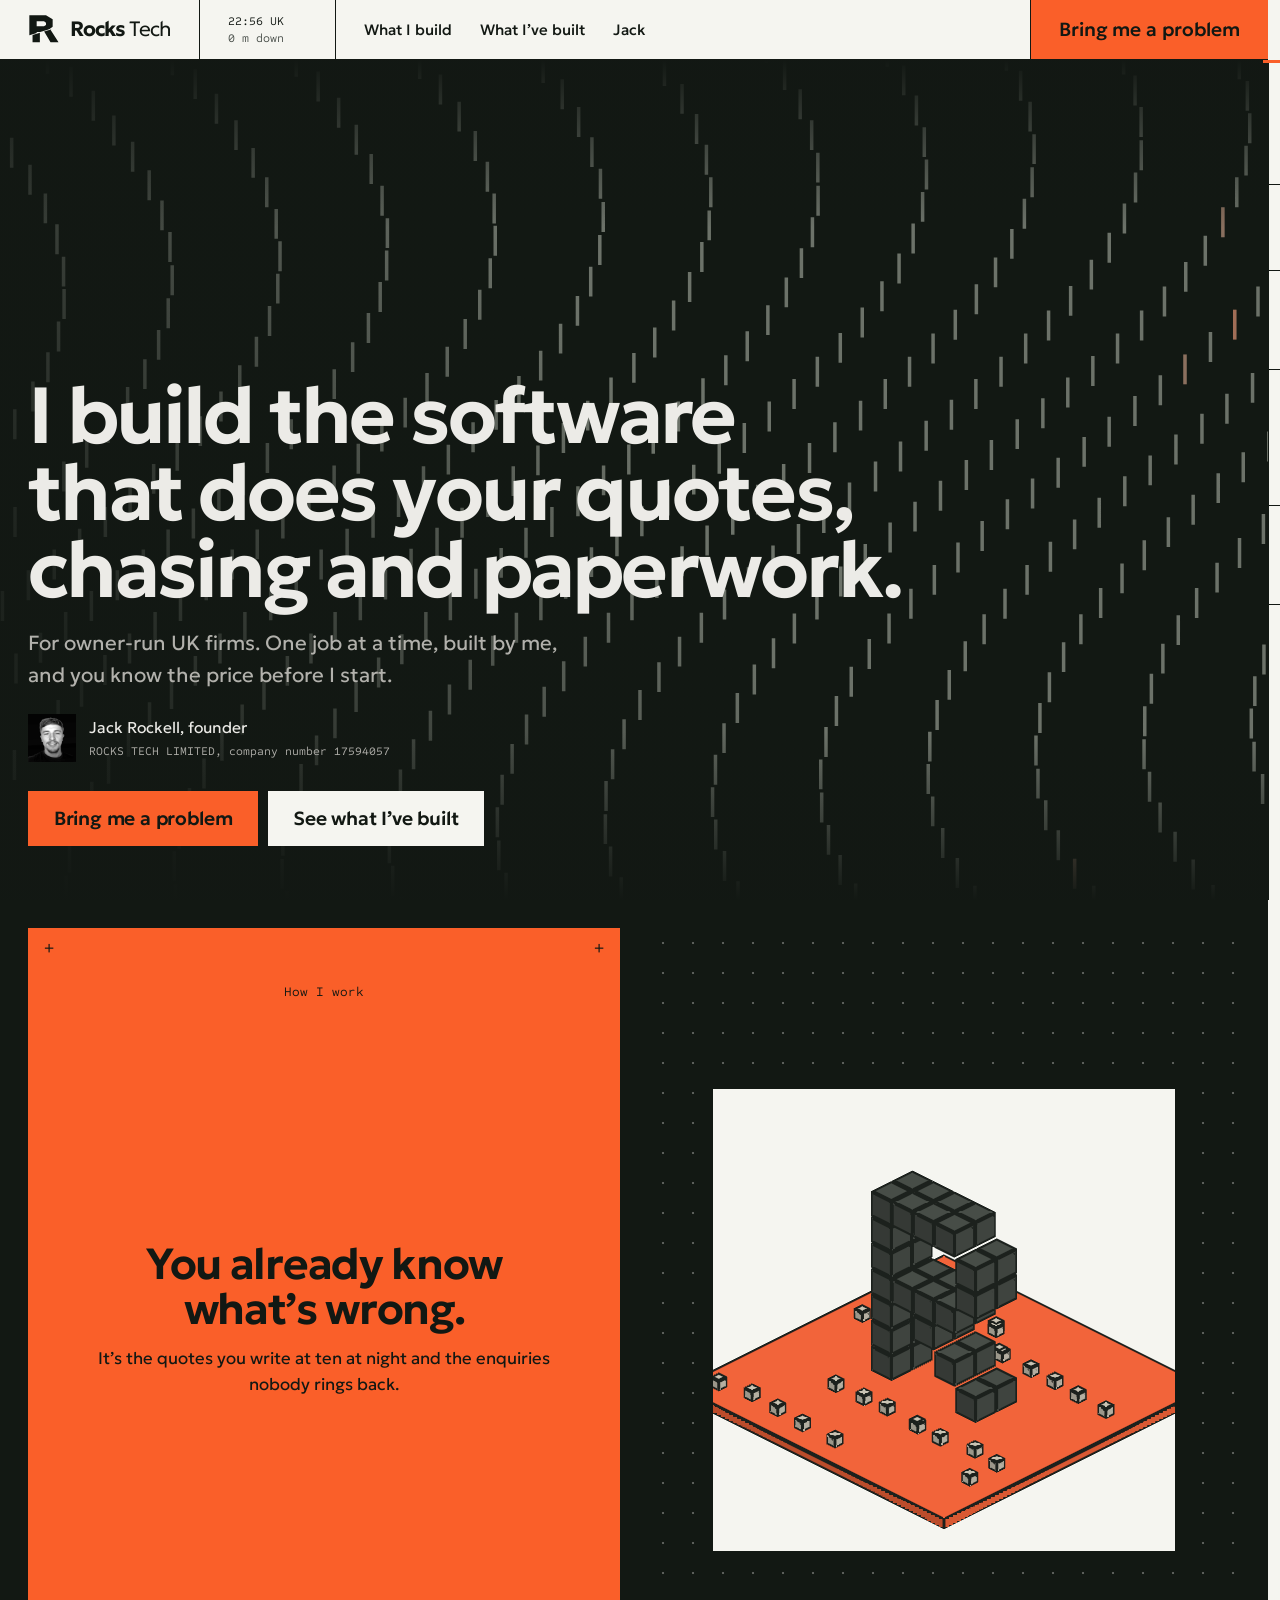
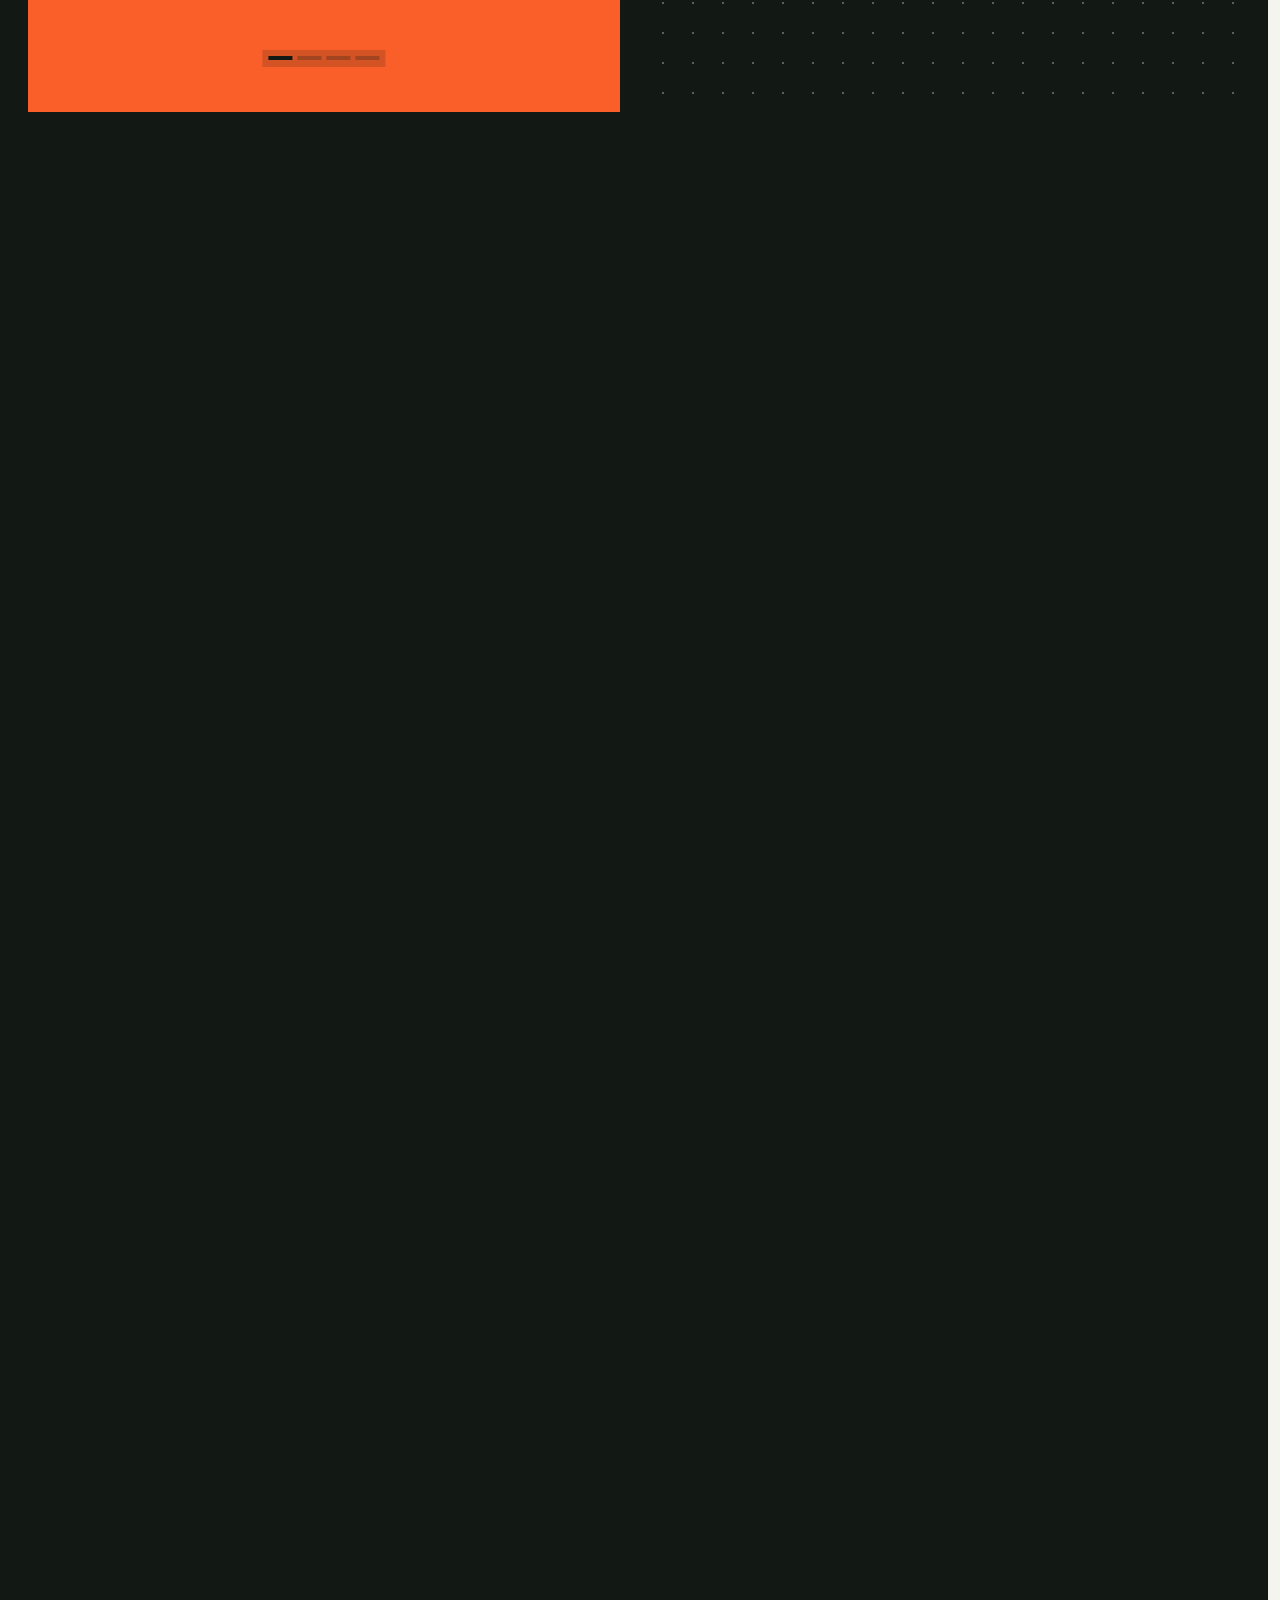
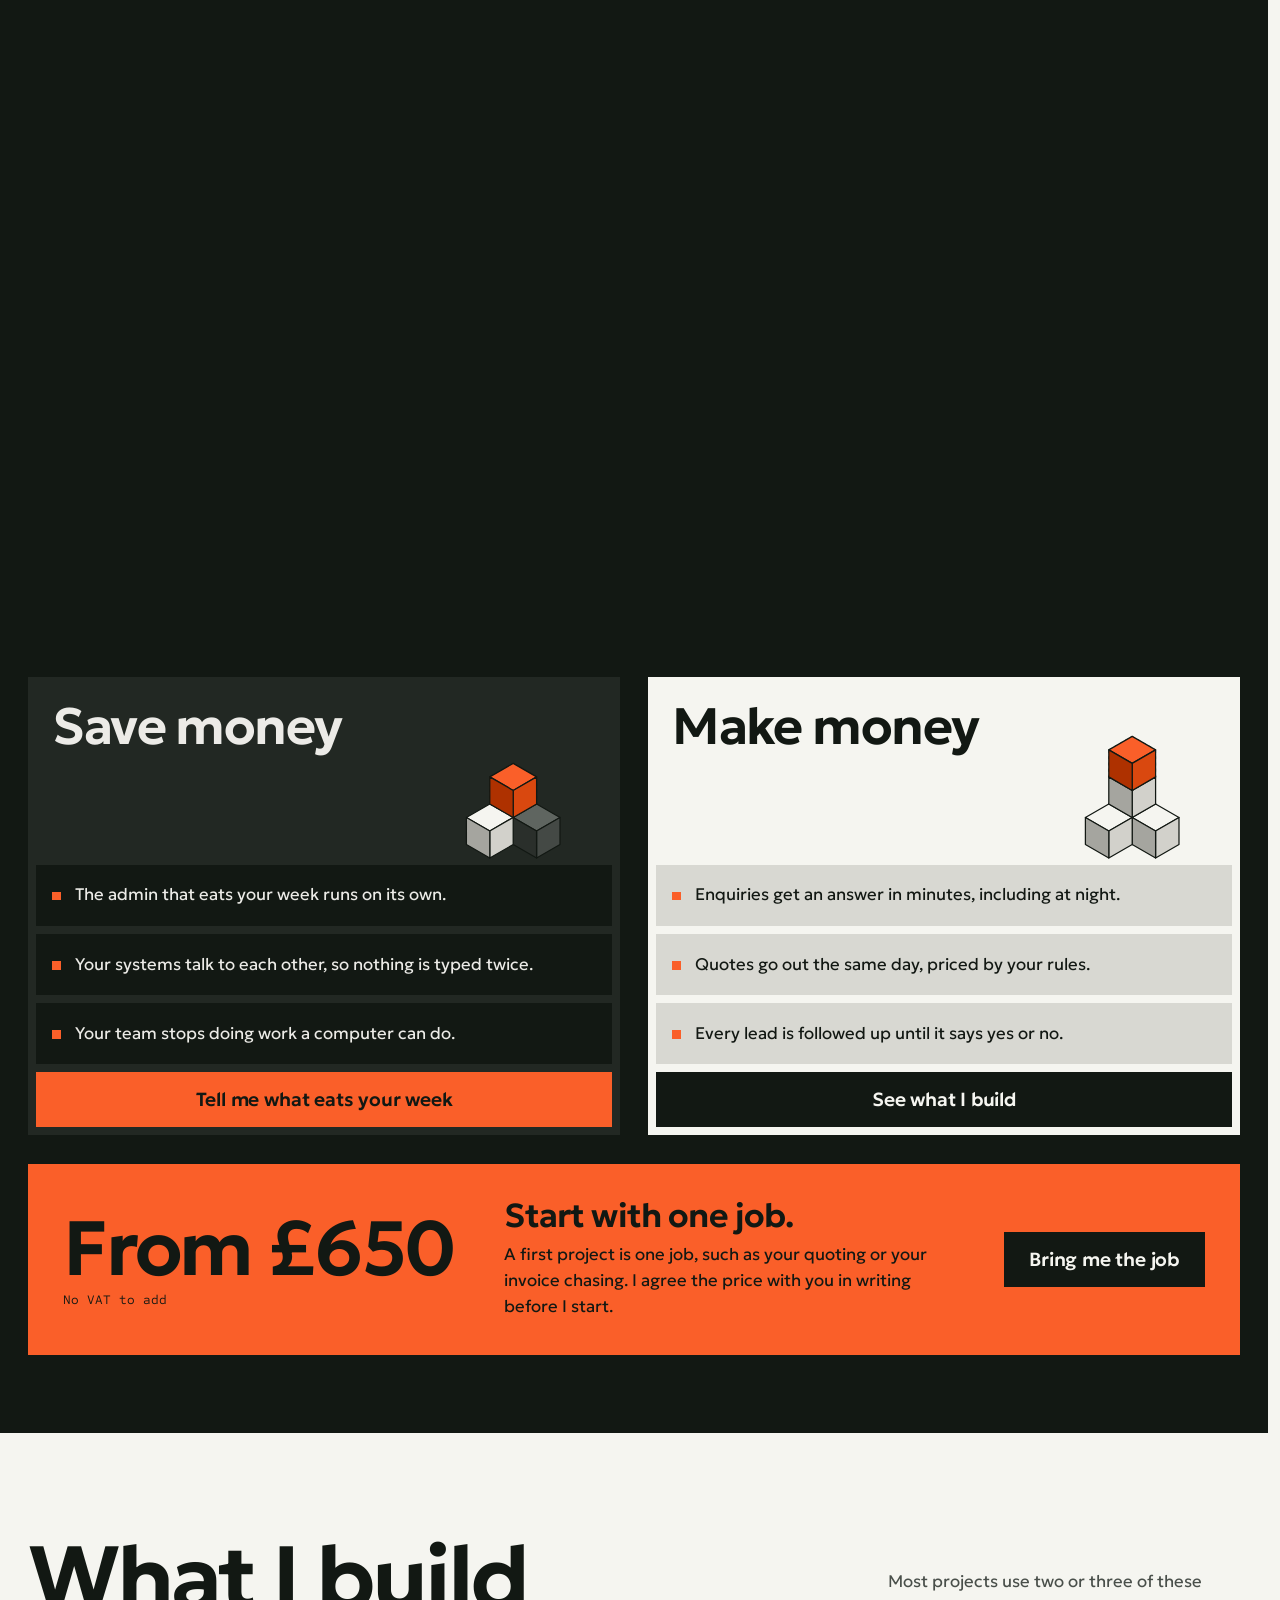
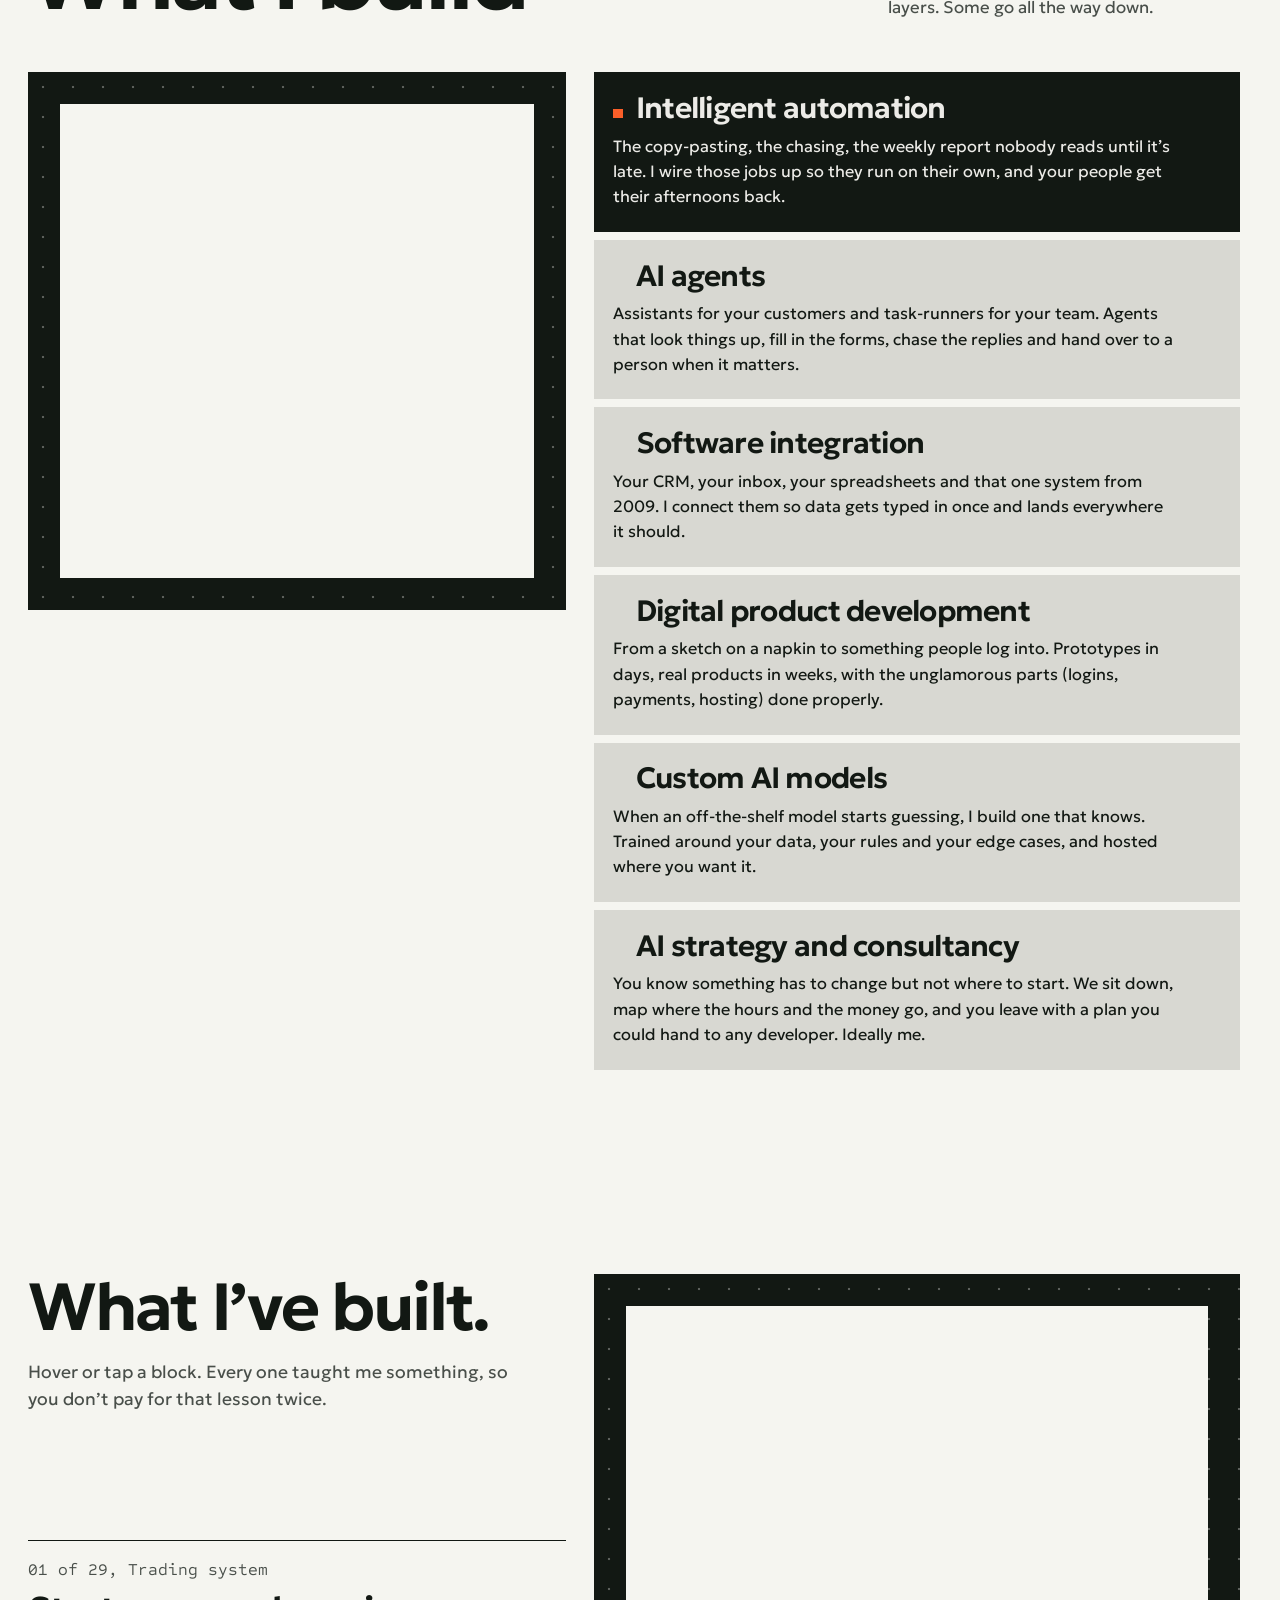
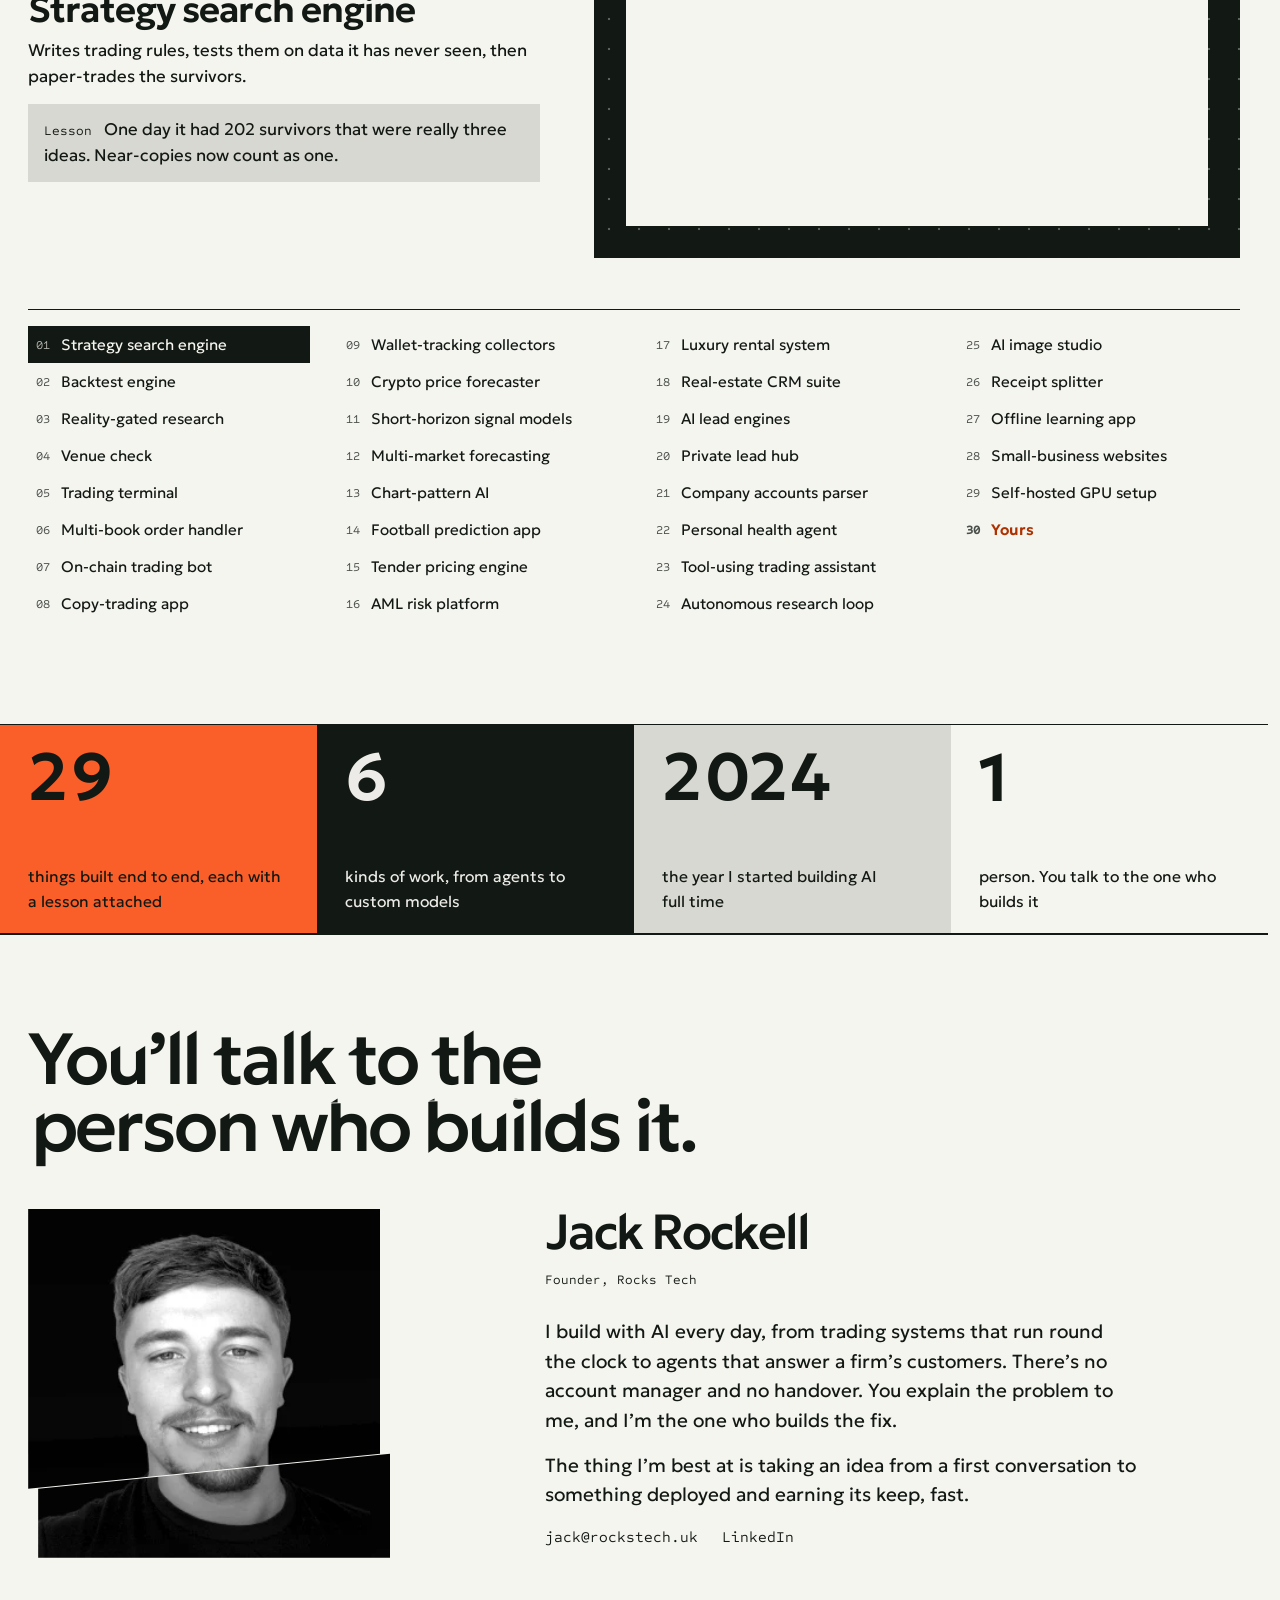
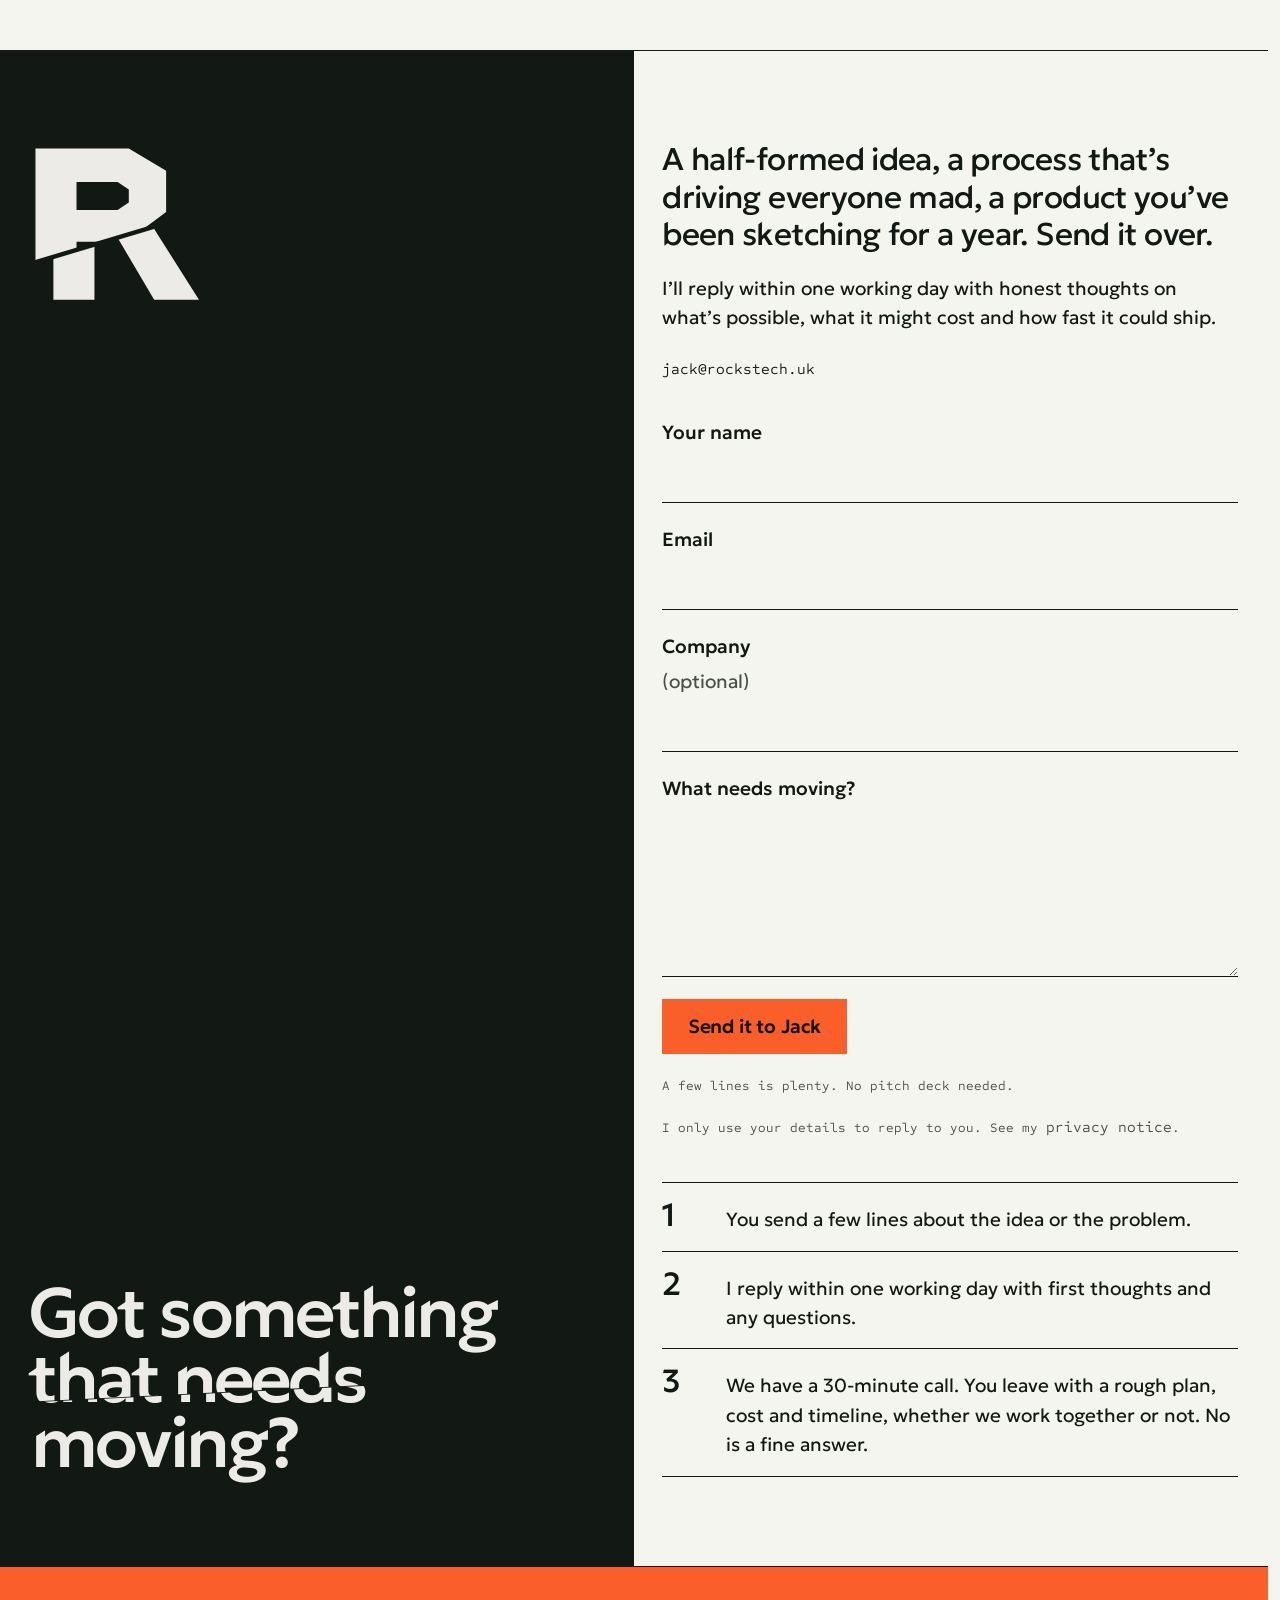
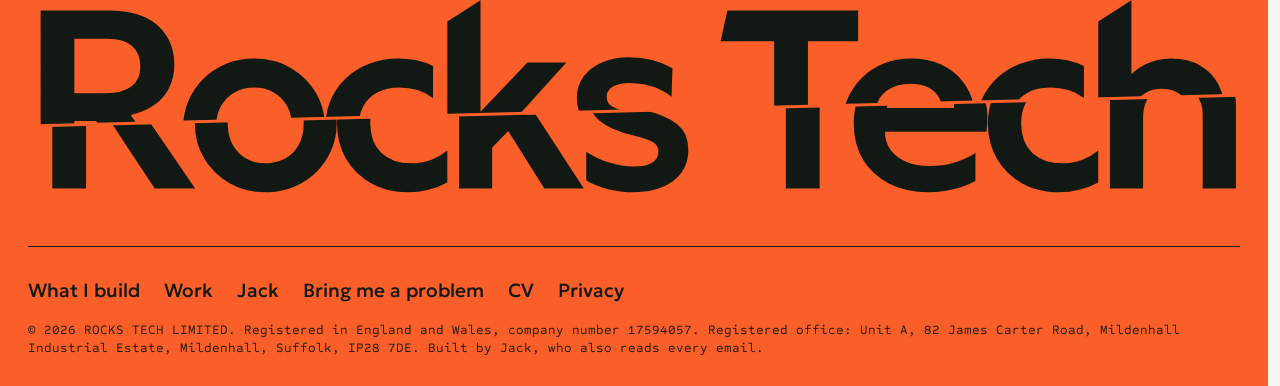
==== commit 950914d3: "Deploy: trading section removed from homepage" ====
--- a/index.html
+++ b/index.html
@@ -1 +1 @@
-<!DOCTYPE html><!--E8trJ35GbOw7RwD_J1VrM--><html lang="en-GB" class="__variable_658365 __variable_a052ec"><head><meta charSet="utf-8"/><meta name="viewport" content="width=device-width, initial-scale=1"/><link rel="preload" href="/_next/static/media/9c928a6496248693-s.p.woff2" as="font" crossorigin="" type="font/woff2"/><link rel="preload" href="/_next/static/media/afee475112777bbe-s.p.woff2" as="font" crossorigin="" type="font/woff2"/><link rel="preload" href="/_next/static/media/feaba55b4ba3a393-s.p.woff2" as="font" crossorigin="" type="font/woff2"/><link rel="preload" as="image" href="/jack-rockell.webp"/><link rel="stylesheet" href="/_next/static/css/2c8896b0e477f46c.css" data-precedence="next"/><link rel="stylesheet" href="/_next/static/css/2b13de3e96d36ba8.css" data-precedence="next"/><link rel="preload" as="script" fetchPriority="low" href="/_next/static/chunks/webpack-17059f9928e585d3.js"/><script src="/_next/static/chunks/4bd1b696-c023c6e3521b1417.js" async=""></script><script src="/_next/static/chunks/255-2aa030c9ba2867e3.js" async=""></script><script src="/_next/static/chunks/main-app-18824d2652946b76.js" async=""></script><script src="/_next/static/chunks/app/layout-252ac7368cabf611.js" async=""></script><script src="/_next/static/chunks/619-ba102abea3e3d0e4.js" async=""></script><script src="/_next/static/chunks/app/page-9161fd373abed6ba.js" async=""></script><meta name="next-size-adjust" content=""/><meta name="theme-color" content="#f5f5f0"/><title>Rocks Tech: AI automation, agents and custom models, by Jack</title><meta name="description" content="Rocks Tech is Jack Rockell&#x27;s AI studio. AI agents, automation, custom models, data pipelines and trading software, built by the person you talk to."/><meta property="og:title" content="Rocks Tech: rock-solid AI for businesses that want to move"/><meta property="og:description" content="Rocks Tech is Jack Rockell&#x27;s AI studio. AI agents, automation, custom models, data pipelines and trading software, built by the person you talk to."/><meta property="og:locale" content="en_GB"/><meta property="og:type" content="website"/><meta name="twitter:card" content="summary"/><meta name="twitter:title" content="Rocks Tech: rock-solid AI for businesses that want to move"/><meta name="twitter:description" content="Rocks Tech is Jack Rockell&#x27;s AI studio. AI agents, automation, custom models, data pipelines and trading software, built by the person you talk to."/><link rel="icon" href="/favicon.ico" type="image/x-icon" sizes="16x16"/><link rel="icon" href="/icon.svg?5b6c266c98080903" type="image/svg+xml" sizes="any"/><link rel="apple-touch-icon" href="/apple-icon.png?c208d0770ca3f7cc" type="image/png" sizes="180x180"/><script>(function(){var d=document.documentElement;if(!window.matchMedia('(prefers-reduced-motion: reduce)').matches){d.classList.add('motion');setTimeout(function(){if(!window.__rtMotion)d.classList.remove('motion')},3000)}})()</script><script src="/_next/static/chunks/polyfills-42372ed130431b0a.js" noModule=""></script></head><body><div hidden=""><!--$--><!--/$--></div><header class="bar"><a class="bar-cell bar-home" aria-label="Rocks Tech, home" href="/"><span class="logo "><svg viewBox="6 4 96 92" class="logo-mark" fill="currentColor" aria-hidden="true"><defs><clipPath id="lm-bar-up"><path d="M0 0H110V37.75L0 70.75Z"></path></clipPath><clipPath id="lm-bar-down"><path d="M0 73.25L110 40.25V110H0Z"></path></clipPath></defs><path fill-rule="evenodd" d="M10 8H60L80 20V42L64 54L88 92H64L44 58H32V92H10ZM32 26V41H54L60 37V30L54 26Z" clip-path="url(#lm-bar-up)"></path><g class="lm-low"><g transform="translate(9.6 -2.9)"><path fill-rule="evenodd" d="M10 8H60L80 20V42L64 54L88 92H64L44 58H32V92H10ZM32 26V41H54L60 37V30L54 26Z" clip-path="url(#lm-bar-down)"></path></g></g></svg><span class="logo-word">Rocks<span class="logo-tech">Tech</span></span></span></a><div class="bar-cell bar-meta"><span class="clock"><time>--:--</time> UK</span><span class="depth" aria-hidden="true"><span data-depth="">0 m</span> down</span></div><nav class="bar-cell bar-nav" aria-label="Main"><ul><li><a href="/#build">What I build</a></li><li><a href="/#built">What I’ve built</a></li><li><a href="/#trading">Trading</a></li><li><a href="/#jack">Jack</a></li></ul><details class="menu"><summary>Menu</summary><ul><li><a href="/#build">What I build</a></li><li><a href="/#built">What I’ve built</a></li><li><a href="/#trading">Trading</a></li><li><a href="/#jack">Jack</a></li></ul></details></nav><a class="bar-cell bar-cta" href="/#contact"><span class="cta-long">Bring me a problem</span><span class="cta-short">Let’s talk</span></a></header><div class="borehole" aria-hidden="true"><svg class="bh-bed" aria-hidden="true" preserveAspectRatio="none"><rect width="100%" height="100%" fill="url(#lith-shale)"></rect></svg><svg class="bh-bed" aria-hidden="true" preserveAspectRatio="none"><rect width="100%" height="100%" fill="url(#lith-sandstone)"></rect></svg><svg class="bh-bed" aria-hidden="true" preserveAspectRatio="none"><rect width="100%" height="100%" fill="url(#lith-dolomite)"></rect></svg><svg class="bh-bed" aria-hidden="true" preserveAspectRatio="none"><rect width="100%" height="100%" fill="url(#lith-conglomerate)"></rect></svg><svg class="bh-bed" aria-hidden="true" preserveAspectRatio="none"><rect width="100%" height="100%" fill="url(#lith-granite)"></rect></svg><svg class="bh-bed" aria-hidden="true" preserveAspectRatio="none"><rect width="100%" height="100%" fill="url(#lith-limestone)"></rect></svg><span class="bh-mark"></span></div><main><section class="hh" aria-labelledby="hh-title"><canvas class="hh-field" aria-hidden="true"></canvas><div class="hh-copy"><h1 id="hh-title">I build the software that does your quotes, chasing and paperwork.</h1><p>For owner-run UK firms. One job at a time, built by me, and you know the price before I start.</p><p class="hh-who"><img src="/jack-rockell.webp" width="48" height="48" alt=""/><span>Jack Rockell, founder<small>ROCKS TECH LIMITED, company number 17594057</small></span></p><div class="hh-actions"><a class="button" href="#contact">Bring me a problem</a><a class="button button-plain" href="#built">See what I’ve built</a></div></div></section><section class="story" aria-label="How I work, in four steps"><div class="story-pin"><div class="story-panel"><p class="story-label">How I work</p><ol class="story-beats"><li class="is-on"><h2>You already know what’s wrong.</h2><p>It’s the quotes you write at ten at night and the enquiries nobody rings back.</p></li><li><h2>First we put a number on it.</h2><p>You tell me how the job gets done now. We work out what it costs you in hours and pounds, using your own figures.</p></li><li><h2>Then I cut it down to one job.</h2><p>I pick the fix that pays back fastest and build that first. You know the price before I start.</p></li><li><h2>You get your hours back.</h2><p>And if AI isn’t the answer, I’ll say so before you spend anything.</p></li></ol><div class="story-pips" aria-hidden="true"><span class="is-on"></span><span></span><span></span><span></span></div></div><div class="story-field"><div class="story-card"><!--$!--><template data-dgst="BAILOUT_TO_CLIENT_SIDE_RENDERING"></template><!--/$--></div></div></div></section><section class="offer" aria-label="What the work is for"><article class="offer-card offer-save"><header><h2>Save money</h2><svg viewBox="-80 -112 160 150" aria-hidden="true"><g class="cube cube-paper"><polygon class="f-top" points="0.0,-26.0 22.5,-13.0 0.0,0.0 -22.5,-13.0"></polygon><polygon class="f-right" points="22.5,13.0 0.0,26.0 0.0,0.0 22.5,-13.0"></polygon><polygon class="f-left" points="-22.5,13.0 0.0,26.0 0.0,0.0 -22.5,-13.0"></polygon></g><g class="cube cube-dark"><polygon class="f-top" points="22.5,-13.0 45.0,0.0 22.5,13.0 0.0,0.0"></polygon><polygon class="f-right" points="45.0,26.0 22.5,39.0 22.5,13.0 45.0,0.0"></polygon><polygon class="f-left" points="0.0,26.0 22.5,39.0 22.5,13.0 0.0,0.0"></polygon></g><g class="cube cube-paper"><polygon class="f-top" points="-22.5,-13.0 0.0,0.0 -22.5,13.0 -45.0,0.0"></polygon><polygon class="f-right" points="0.0,26.0 -22.5,39.0 -22.5,13.0 0.0,0.0"></polygon><polygon class="f-left" points="-45.0,26.0 -22.5,39.0 -22.5,13.0 -45.0,0.0"></polygon></g><g class="cube cube-ghost"><polygon class="f-top" points="0.0,-52.0 22.5,-39.0 0.0,-26.0 -22.5,-39.0"></polygon><polygon class="f-right" points="22.5,-13.0 0.0,0.0 0.0,-26.0 22.5,-39.0"></polygon><polygon class="f-left" points="-22.5,-13.0 0.0,0.0 0.0,-26.0 -22.5,-39.0"></polygon></g><g class="cube cube-spot cube-leaves"><polygon class="f-top" points="0.0,-52.0 22.5,-39.0 0.0,-26.0 -22.5,-39.0"></polygon><polygon class="f-right" points="22.5,-13.0 0.0,0.0 0.0,-26.0 22.5,-39.0"></polygon><polygon class="f-left" points="-22.5,-13.0 0.0,0.0 0.0,-26.0 -22.5,-39.0"></polygon></g></svg></header><ul><li>The admin that eats your week runs on its own.</li><li>Your systems talk to each other, so nothing is typed twice.</li><li>Your team stops doing work a computer can do.</li></ul><a class="button offer-cta" href="#contact">Tell me what eats your week</a></article><article class="offer-card offer-make"><header><h2>Make money</h2><svg viewBox="-80 -112 160 150" aria-hidden="true"><g class="cube cube-dark"><polygon class="f-top" points="0.0,-26.0 22.5,-13.0 0.0,0.0 -22.5,-13.0"></polygon><polygon class="f-right" points="22.5,13.0 0.0,26.0 0.0,0.0 22.5,-13.0"></polygon><polygon class="f-left" points="-22.5,13.0 0.0,26.0 0.0,0.0 -22.5,-13.0"></polygon></g><g class="cube cube-paper"><polygon class="f-top" points="22.5,-13.0 45.0,0.0 22.5,13.0 0.0,0.0"></polygon><polygon class="f-right" points="45.0,26.0 22.5,39.0 22.5,13.0 45.0,0.0"></polygon><polygon class="f-left" points="0.0,26.0 22.5,39.0 22.5,13.0 0.0,0.0"></polygon></g><g class="cube cube-paper"><polygon class="f-top" points="-22.5,-13.0 0.0,0.0 -22.5,13.0 -45.0,0.0"></polygon><polygon class="f-right" points="0.0,26.0 -22.5,39.0 -22.5,13.0 0.0,0.0"></polygon><polygon class="f-left" points="-45.0,26.0 -22.5,39.0 -22.5,13.0 -45.0,0.0"></polygon></g><g class="cube cube-paper"><polygon class="f-top" points="0.0,-52.0 22.5,-39.0 0.0,-26.0 -22.5,-39.0"></polygon><polygon class="f-right" points="22.5,-13.0 0.0,0.0 0.0,-26.0 22.5,-39.0"></polygon><polygon class="f-left" points="-22.5,-13.0 0.0,0.0 0.0,-26.0 -22.5,-39.0"></polygon></g><g class="cube cube-ghost"><polygon class="f-top" points="0.0,-78.0 22.5,-65.0 0.0,-52.0 -22.5,-65.0"></polygon><polygon class="f-right" points="22.5,-39.0 0.0,-26.0 0.0,-52.0 22.5,-65.0"></polygon><polygon class="f-left" points="-22.5,-39.0 0.0,-26.0 0.0,-52.0 -22.5,-65.0"></polygon></g><g class="cube cube-spot cube-lands"><polygon class="f-top" points="0.0,-78.0 22.5,-65.0 0.0,-52.0 -22.5,-65.0"></polygon><polygon class="f-right" points="22.5,-39.0 0.0,-26.0 0.0,-52.0 22.5,-65.0"></polygon><polygon class="f-left" points="-22.5,-39.0 0.0,-26.0 0.0,-52.0 -22.5,-65.0"></polygon></g></svg></header><ul><li>Enquiries get an answer in minutes, including at night.</li><li>Quotes go out the same day, priced by your rules.</li><li>Every lead is followed up until it says yes or no.</li></ul><a class="button offer-cta" href="#build">See what I build</a></article><div class="offer-first"><p class="offer-price">From £650<small>No VAT to add</small></p><div><h2>Start with one job.</h2><p>A first project is one job, such as your quoting or your invoice chasing. I agree the price with you in writing before I start.</p></div><a class="button offer-first-cta" href="#contact">Bring me the job</a></div></section><section id="build" class="svc" aria-labelledby="build-title"><div class="svc-head"><h2 id="build-title">What I build</h2><p>Most projects use two or three of these layers. Some go all the way down.</p></div><div class="svc-field" aria-hidden="true"><div class="svc-card"><!--$!--><template data-dgst="BAILOUT_TO_CLIENT_SIDE_RENDERING"></template><!--/$--></div></div><ol class="svc-list"><li class="is-on"><h3>Intelligent automation</h3><p>The copy-pasting, the chasing, the weekly report nobody reads until it’s late. I wire those jobs up so they run on their own, and your people get their afternoons back.</p></li><li><h3>AI agents</h3><p>Assistants for your customers and task-runners for your team. Agents that look things up, fill in the forms, chase the replies and hand over to a person when it matters.</p></li><li><h3>Software integration</h3><p>Your CRM, your inbox, your spreadsheets and that one system from 2009. I connect them so data gets typed in once and lands everywhere it should.</p></li><li><h3>Digital product development</h3><p>From a sketch on a napkin to something people log into. Prototypes in days, real products in weeks, with the unglamorous parts (logins, payments, hosting) done properly.</p></li><li><h3>Custom AI models</h3><p>When an off-the-shelf model starts guessing, I build one that knows. Trained around your data, your rules and your edge cases, and hosted where you want it.</p></li><li><h3>AI strategy and consultancy</h3><p>You know something has to change but not where to start. We sit down, map where the hours and the money go, and you leave with a plan you could hand to any developer. Ideally me.</p></li></ol></section><section id="built" class="built" aria-labelledby="built-title"><div class="built-head"><h2 id="built-title">What I’ve built.</h2><p>Hover or tap a block. Every one taught me something, so you don’t pay for that lesson twice.</p></div><div class="built-field"><div class="built-card"><!--$!--><template data-dgst="BAILOUT_TO_CLIENT_SIDE_RENDERING"></template><!--/$--></div></div><div class="built-detail" aria-live="polite"><p class="built-meta">01<!-- --> of <!-- -->29<!-- -->, <!-- -->Trading system</p><h3>Strategy search engine</h3><p>Writes trading rules, tests them on data it has never seen, then paper-trades the survivors.</p><p class="built-lesson"><span>Lesson</span> <!-- -->One day it had 202 survivors that were really three ideas. Near-copies now count as one.</p></div><ol class="built-list"><li><button type="button" class="is-on" aria-pressed="true"><span>01</span> <!-- -->Strategy search engine</button></li><li><button type="button" aria-pressed="false"><span>02</span> <!-- -->Backtest engine</button></li><li><button type="button" aria-pressed="false"><span>03</span> <!-- -->Reality-gated research</button></li><li><button type="button" aria-pressed="false"><span>04</span> <!-- -->Venue check</button></li><li><button type="button" aria-pressed="false"><span>05</span> <!-- -->Trading terminal</button></li><li><button type="button" aria-pressed="false"><span>06</span> <!-- -->Multi-book order handler</button></li><li><button type="button" aria-pressed="false"><span>07</span> <!-- -->On-chain trading bot</button></li><li><button type="button" aria-pressed="false"><span>08</span> <!-- -->Copy-trading app</button></li><li><button type="button" aria-pressed="false"><span>09</span> <!-- -->Wallet-tracking collectors</button></li><li><button type="button" aria-pressed="false"><span>10</span> <!-- -->Crypto price forecaster</button></li><li><button type="button" aria-pressed="false"><span>11</span> <!-- -->Short-horizon signal models</button></li><li><button type="button" aria-pressed="false"><span>12</span> <!-- -->Multi-market forecasting</button></li><li><button type="button" aria-pressed="false"><span>13</span> <!-- -->Chart-pattern AI</button></li><li><button type="button" aria-pressed="false"><span>14</span> <!-- -->Football prediction app</button></li><li><button type="button" aria-pressed="false"><span>15</span> <!-- -->Tender pricing engine</button></li><li><button type="button" aria-pressed="false"><span>16</span> <!-- -->AML risk platform</button></li><li><button type="button" aria-pressed="false"><span>17</span> <!-- -->Luxury rental system</button></li><li><button type="button" aria-pressed="false"><span>18</span> <!-- -->Real-estate CRM suite</button></li><li><button type="button" aria-pressed="false"><span>19</span> <!-- -->AI lead engines</button></li><li><button type="button" aria-pressed="false"><span>20</span> <!-- -->Private lead hub</button></li><li><button type="button" aria-pressed="false"><span>21</span> <!-- -->Company accounts parser</button></li><li><button type="button" aria-pressed="false"><span>22</span> <!-- -->Personal health agent</button></li><li><button type="button" aria-pressed="false"><span>23</span> <!-- -->Tool-using trading assistant</button></li><li><button type="button" aria-pressed="false"><span>24</span> <!-- -->Autonomous research loop</button></li><li><button type="button" aria-pressed="false"><span>25</span> <!-- -->AI image studio</button></li><li><button type="button" aria-pressed="false"><span>26</span> <!-- -->Receipt splitter</button></li><li><button type="button" aria-pressed="false"><span>27</span> <!-- -->Offline learning app</button></li><li><button type="button" aria-pressed="false"><span>28</span> <!-- -->Small-business websites</button></li><li><button type="button" aria-pressed="false"><span>29</span> <!-- -->Self-hosted GPU setup</button></li><li><button type="button" class="is-next" aria-pressed="false"><span>30</span> Yours</button></li></ol></section><section class="figs" aria-label="Rocks Tech in numbers"><div class="fig"><p class="fig-n"><span class="roll" data-reveal=""><span class="sr-only">29</span><span class="roll-track" aria-hidden="true"><span class="roll-col" style="--d:2;--i:0"><span class="roll-strip"></span></span><span class="roll-col" style="--d:9;--i:1"><span class="roll-strip"></span></span></span></span></p><p class="fig-l">things built end to end, each with a lesson attached</p></div><div class="fig"><p class="fig-n"><span class="roll" data-reveal=""><span class="sr-only">6</span><span class="roll-track" aria-hidden="true"><span class="roll-col" style="--d:6;--i:0"><span class="roll-strip"></span></span></span></span></p><p class="fig-l">kinds of work, from agents to custom models</p></div><div class="fig"><p class="fig-n"><span class="roll" data-reveal=""><span class="sr-only">2024</span><span class="roll-track" aria-hidden="true"><span class="roll-col" style="--d:2;--i:0"><span class="roll-strip"></span></span><span class="roll-col" style="--d:0;--i:1"><span class="roll-strip"></span></span><span class="roll-col" style="--d:2;--i:2"><span class="roll-strip"></span></span><span class="roll-col" style="--d:4;--i:3"><span class="roll-strip"></span></span></span></span></p><p class="fig-l">the year I started building AI full time</p></div><div class="fig"><p class="fig-n"><span class="roll" data-reveal=""><span class="sr-only">1</span><span class="roll-track" aria-hidden="true"><span class="roll-col" style="--d:1;--i:0"><span class="roll-strip"></span></span></span></span></p><p class="fig-l">person. You talk to the one who builds it</p></div></section><section id="trading" class="trading ink" aria-labelledby="trading-title"><div class="section-head"><h2 id="trading-title" class="ft " data-text="Crypto and trading systems" data-reveal=""><span class="ft-a">Crypto and trading systems</span></h2><p>Markets are where AI gets tested hardest. The data never stops, mistakes cost money in seconds, and a model that looked brilliant in a backtest can fall over on day one. It’s where I learned to build.</p></div><div class="seismo" data-reveal="" aria-hidden="true"><svg viewBox="0 0 1200 120" preserveAspectRatio="none"><path d="M0 60H1200" class="seismo-base"></path><path d="M0.0 55.6L7.5 59.5L15.0 58.7L22.5 55.9L30.0 58.4L37.5 62.5L45.0 63.8L52.5 64.6L60.0 64.1L67.5 68.0L75.0 67.8L82.5 64.1L90.0 63.4L97.5 66.1L105.0 65.1L112.5 65.9L120.0 63.2L127.5 61.4L135.0 60.2L142.5 56.4L150.0 54.2L157.5 53.4L165.0 55.3L172.5 55.7L180.0 58.0L187.5 54.7L195.0 51.5L202.5 56.3L210.0 54.4L217.5 50.9L225.0 51.2L232.5 52.2L240.0 53.3L247.5 53.8L255.0 54.7L262.5 55.2L270.0 56.3L277.5 52.3L285.0 49.8L292.5 49.6L300.0 53.6L307.5 51.9L315.0 55.4L322.5 59.7L330.0 56.8L337.5 59.0L345.0 59.8L352.5 59.4L360.0 63.7L367.5 66.9L375.0 62.7L382.5 59.4L390.0 58.7L397.5 57.3L405.0 55.7L412.5 56.2L420.0 57.9L427.5 55.7L435.0 53.6L442.5 54.9L450.0 52.3L457.5 52.9L465.0 57.4L472.5 54.9L480.0 54.4L487.5 54.9L495.0 58.9L502.5 60.3L510.0 64.8L517.5 67.4L525.0 70.5L532.5 84.0L540.0 89.5L547.5 83.2L555.0 91.3L562.5 98.1L570.0 94.6L577.5 101.4L585.0 83.8L592.5 80.9L600.0 65.4L607.5 69.5L615.0 72.8L622.5 81.2L630.0 87.3L637.5 81.7L645.0 94.1L652.5 82.4L660.0 99.0L667.5 80.5L675.0 69.7L682.5 85.8L690.0 100.0L697.5 114.0L705.0 114.0L712.5 114.0L720.0 111.9L727.5 107.2L735.0 100.9L742.5 93.5L750.0 93.3L757.5 91.8L765.0 92.3L772.5 85.6L780.0 79.6L787.5 75.0L795.0 74.6L802.5 76.2L810.0 71.2L817.5 70.1L825.0 65.9L832.5 68.6L840.0 65.0L847.5 64.2L855.0 60.0L862.5 60.0L870.0 56.4L877.5 57.5L885.0 62.1L892.5 63.6L900.0 60.2L907.5 62.0L915.0 66.1L922.5 68.9L930.0 68.3L937.5 65.4L945.0 63.6L952.5 67.9L960.0 57.8L967.5 50.0L975.0 65.0L982.5 57.4L990.0 52.5L997.5 54.8L1005.0 45.5L1012.5 59.7L1020.0 73.5L1027.5 79.1L1035.0 73.9L1042.5 73.2L1050.0 75.8L1057.5 72.0L1065.0 69.1L1072.5 72.6L1080.0 73.9L1087.5 76.0L1095.0 73.5L1102.5 74.3L1110.0 77.6L1117.5 77.3L1125.0 79.4L1132.5 78.2L1140.0 80.6L1147.5 80.9L1155.0 80.4L1162.5 82.1L1170.0 78.4L1177.5 78.3L1185.0 78.4L1192.5 80.7L1200.0 78.6" pathLength="1" class="seismo-line"></path></svg></div><dl class="desk"><div class="desk-row" data-reveal=""><dt>Trading bots</dt><dd>Automated strategies that run around the clock on the exchanges you use, with logs a person can actually read.</dd></div><div class="desk-row" data-reveal=""><dt>Signal and prediction models</dt><dd>Models that turn price, order book, on-chain and sentiment data into signals, tested out of sample before they go near real money.</dd></div><div class="desk-row" data-reveal=""><dt>Backtesting</dt><dd>Honest backtests with fees, slippage and funding included, so the numbers mean something.</dd></div><div class="desk-row" data-reveal=""><dt>Market data pipelines</dt><dd>Real-time feeds from exchanges and data providers, cleaned and stored so every model reads the same truth.</dd></div><div class="desk-row" data-reveal=""><dt>Risk controls</dt><dd>Position limits, kill switches and alerts that act faster than you can.</dd></div><div class="desk-row" data-reveal=""><dt>Dashboards</dt><dd>One screen for positions, profit and loss, and system health, on your desk or your phone.</dd></div></dl><p class="desk-note">I build the software. The trading decisions and the money stay yours. I don’t hold client funds, I’m not authorised by the FCA, I make no performance claims, and nothing on this site is investment advice.</p></section><section id="jack" class="jack rule-top" aria-labelledby="jack-title"><div class="jack-head"><h2 id="jack-title" class="ft " data-text="You’ll talk to the person who builds it." data-reveal=""><span class="ft-a">You’ll talk to the person who builds it.</span></h2></div><figure class="jack-photo" data-reveal=""><img class="jp-a" src="/jack-rockell.webp" width="300" height="300" alt="Jack Rockell"/><img class="jp-b" src="/jack-rockell.webp" width="300" height="300" alt="" aria-hidden="true"/></figure><div class="jack-body"><p class="jack-name">Jack Rockell</p><p class="jack-role">Founder, Rocks Tech</p><p>I build with AI every day, from trading systems that run round the clock to agents that answer a firm’s customers. There’s no account manager and no handover. You explain the problem to me, and I’m the one who builds the fix.</p><p>The thing I’m best at is taking an idea from a first conversation to something deployed and earning its keep, fast.</p><p class="jack-links"><a href="mailto:jack@rockstech.uk">jack@rockstech.uk</a><a href="https://www.linkedin.com/in/jack-rockell-841482267/" rel="noopener">LinkedIn</a></p></div></section><section id="contact" class="contact rule-top" aria-labelledby="contact-title"><div class="contact-head ink"><svg viewBox="6 4 96 92" class="contact-mark" fill="currentColor" aria-hidden="true"><defs><clipPath id="lm-contact-up"><path d="M0 0H110V37.75L0 70.75Z"></path></clipPath><clipPath id="lm-contact-down"><path d="M0 73.25L110 40.25V110H0Z"></path></clipPath></defs><path fill-rule="evenodd" d="M10 8H60L80 20V42L64 54L88 92H64L44 58H32V92H10ZM32 26V41H54L60 37V30L54 26Z" clip-path="url(#lm-contact-up)"></path><g class="lm-low"><g transform="translate(9.6 -2.9)"><path fill-rule="evenodd" d="M10 8H60L80 20V42L64 54L88 92H64L44 58H32V92H10ZM32 26V41H54L60 37V30L54 26Z" clip-path="url(#lm-contact-down)"></path></g></g></svg><h2 id="contact-title" class="ft " data-text="Got something that needs moving?" data-reveal=""><span class="ft-a">Got something that needs moving?</span></h2></div><div class="contact-body"><p class="lede">A half-formed idea, a process that’s driving everyone mad, a product you’ve been sketching for a year. Send it over.</p><p>I’ll reply within one working day with honest thoughts on what’s possible, what it might cost and how fast it could ship.</p><p><a href="mailto:jack@rockstech.uk" class="text-link">jack@rockstech.uk</a></p><form class="form" action="https://formsubmit.co/jack@rockstech.uk" method="post"><input type="hidden" name="_subject" value="New enquiry from rockstech"/><input type="hidden" name="_next" value="https://rockstech.uk/thanks/"/><input type="hidden" name="_template" value="table"/><input type="text" class="honey" tabindex="-1" autoComplete="off" name="_honey"/><label>Your name<input type="text" autoComplete="name" required="" name="name"/></label><label>Email<input type="email" autoComplete="email" inputMode="email" required="" name="email"/></label><label>Company <span class="optional">(optional)</span><input type="text" autoComplete="organization" name="company"/></label><label>What needs moving?<textarea name="details" rows="5" required=""></textarea></label><button type="submit" class="button">Send it to Jack</button><p class="form-note">A few lines is plenty. No pitch deck needed.</p><p class="form-note">I only use your details to reply to you. See my<!-- --> <a href="/privacy/" class="text-link">privacy notice</a>.</p></form><ol class="next-steps"><li><span class="ns-n">1</span><span>You send a few lines about the idea or the problem.</span></li><li><span class="ns-n">2</span><span>I reply within one working day with first thoughts and any questions.</span></li><li><span class="ns-n">3</span><span>We have a 30-minute call. You leave with a rough plan, cost and timeline, whether we work together or not. No is a fine answer.</span></li></ol></div></section></main><footer class="foot rule-top"><p class="ft foot-word" data-text="Rocks Tech" data-reveal=""><span class="ft-a">Rocks Tech</span></p><div class="foot-row"><nav aria-label="Footer"><a href="/#build">What I build</a><a href="/work/">Work</a><a href="/#trading">Trading</a><a href="/#jack">Jack</a><a href="/#contact">Bring me a problem</a><a href="/cv/">CV</a><a href="/privacy/">Privacy</a></nav><p class="foot-legal">© 2026 ROCKS TECH LIMITED. Registered in England and Wales, company number 17594057. Registered office: Unit A, 82 James Carter Road, Mildenhall Industrial Estate, Mildenhall, Suffolk, IP28 7DE. Built by Jack, who also reads every email.</p></div></footer><script type="application/ld+json">{"@context":"https://schema.org","@type":"Organization","name":"Rocks Tech","url":"https://rockstech.uk","description":"Rocks Tech is Jack Rockell's AI studio. AI agents, automation, custom models, data pipelines and trading software, built by the person you talk to.","founder":{"@type":"Person","name":"Jack Rockell","sameAs":"https://www.linkedin.com/in/jack-rockell-841482267/"}}</script><!--$--><!--/$--><script src="/_next/static/chunks/webpack-17059f9928e585d3.js" id="_R_" async=""></script><script>(self.__next_f=self.__next_f||[]).push([0])</script><script>self.__next_f.push([1,"1:\"$Sreact.fragment\"\n2:I[9766,[],\"\"]\n3:I[8924,[],\"\"]\n4:I[8687,[\"177\",\"static/chunks/app/layout-252ac7368cabf611.js\"],\"Motion\"]\n5:I[2619,[\"619\",\"static/chunks/619-ba102abea3e3d0e4.js\",\"974\",\"static/chunks/app/page-9161fd373abed6ba.js\"],\"\"]\n6:I[8829,[\"619\",\"static/chunks/619-ba102abea3e3d0e4.js\",\"974\",\"static/chunks/app/page-9161fd373abed6ba.js\"],\"UkClock\"]\n14:I[7150,[],\"\"]\n:HL[\"/_next/static/media/9c928a6496248693-s.p.woff2\",\"font\",{\"crossOrigin\":\"\",\"type\":\"font/woff2\"}]\n:HL[\"/_next/static/media/afee475112777bbe-s.p.woff2\",\"font\",{\"crossOrigin\":\"\",\"type\":\"font/woff2\"}]\n:HL[\"/_next/static/media/feaba55b4ba3a393-s.p.woff2\",\"font\",{\"crossOrigin\":\"\",\"type\":\"font/woff2\"}]\n:HL[\"/_next/static/css/2c8896b0e477f46c.css\",\"style\"]\n:HL[\"/_next/static/css/2b13de3e96d36ba8.css\",\"style\"]\n"])</script><script>self.__next_f.push([1,"0:{\"P\":null,\"b\":\"E8trJ35GbOw7RwD_J1VrM\",\"p\":\"\",\"c\":[\"\",\"\"],\"i\":false,\"f\":[[[\"\",{\"children\":[\"__PAGE__\",{}]},\"$undefined\",\"$undefined\",true],[\"\",[\"$\",\"$1\",\"c\",{\"children\":[[[\"$\",\"link\",\"0\",{\"rel\":\"stylesheet\",\"href\":\"/_next/static/css/2c8896b0e477f46c.css\",\"precedence\":\"next\",\"crossOrigin\":\"$undefined\",\"nonce\":\"$undefined\"}]],[\"$\",\"html\",null,{\"lang\":\"en-GB\",\"className\":\"__variable_658365 __variable_a052ec\",\"suppressHydrationWarning\":true,\"children\":[[\"$\",\"head\",null,{\"children\":[\"$\",\"script\",null,{\"dangerouslySetInnerHTML\":{\"__html\":\"(function(){var d=document.documentElement;if(!window.matchMedia('(prefers-reduced-motion: reduce)').matches){d.classList.add('motion');setTimeout(function(){if(!window.__rtMotion)d.classList.remove('motion')},3000)}})()\"}}]}],[\"$\",\"body\",null,{\"children\":[[\"$\",\"$L2\",null,{\"parallelRouterKey\":\"children\",\"error\":\"$undefined\",\"errorStyles\":\"$undefined\",\"errorScripts\":\"$undefined\",\"template\":[\"$\",\"$L3\",null,{}],\"templateStyles\":\"$undefined\",\"templateScripts\":\"$undefined\",\"notFound\":[[[\"$\",\"title\",null,{\"children\":\"404: This page could not be found.\"}],[\"$\",\"div\",null,{\"style\":{\"fontFamily\":\"system-ui,\\\"Segoe UI\\\",Roboto,Helvetica,Arial,sans-serif,\\\"Apple Color Emoji\\\",\\\"Segoe UI Emoji\\\"\",\"height\":\"100vh\",\"textAlign\":\"center\",\"display\":\"flex\",\"flexDirection\":\"column\",\"alignItems\":\"center\",\"justifyContent\":\"center\"},\"children\":[\"$\",\"div\",null,{\"children\":[[\"$\",\"style\",null,{\"dangerouslySetInnerHTML\":{\"__html\":\"body{color:#000;background:#fff;margin:0}.next-error-h1{border-right:1px solid rgba(0,0,0,.3)}@media (prefers-color-scheme:dark){body{color:#fff;background:#000}.next-error-h1{border-right:1px solid rgba(255,255,255,.3)}}\"}}],[\"$\",\"h1\",null,{\"className\":\"next-error-h1\",\"style\":{\"display\":\"inline-block\",\"margin\":\"0 20px 0 0\",\"padding\":\"0 23px 0 0\",\"fontSize\":24,\"fontWeight\":500,\"verticalAlign\":\"top\",\"lineHeight\":\"49px\"},\"children\":404}],[\"$\",\"div\",null,{\"style\":{\"display\":\"inline-block\"},\"children\":[\"$\",\"h2\",null,{\"style\":{\"fontSize\":14,\"fontWeight\":400,\"lineHeight\":\"49px\",\"margin\":0},\"children\":\"This page could not be found.\"}]}]]}]}]],[]],\"forbidden\":\"$undefined\",\"unauthorized\":\"$undefined\"}],[\"$\",\"$L4\",null,{}]]}]]}]]}],{\"children\":[\"__PAGE__\",[\"$\",\"$1\",\"c\",{\"children\":[[[\"$\",\"header\",null,{\"className\":\"bar\",\"children\":[[\"$\",\"$L5\",null,{\"href\":\"/\",\"className\":\"bar-cell bar-home\",\"aria-label\":\"Rocks Tech, home\",\"children\":[\"$\",\"span\",null,{\"className\":\"logo \",\"children\":[[\"$\",\"svg\",null,{\"viewBox\":\"6 4 96 92\",\"className\":\"logo-mark\",\"fill\":\"currentColor\",\"role\":\"$undefined\",\"aria-hidden\":true,\"children\":[null,[\"$\",\"defs\",null,{\"children\":[[\"$\",\"clipPath\",null,{\"id\":\"lm-bar-up\",\"children\":[\"$\",\"path\",null,{\"d\":\"M0 0H110V37.75L0 70.75Z\"}]}],[\"$\",\"clipPath\",null,{\"id\":\"lm-bar-down\",\"children\":[\"$\",\"path\",null,{\"d\":\"M0 73.25L110 40.25V110H0Z\"}]}]]}],[\"$\",\"path\",null,{\"fillRule\":\"evenodd\",\"d\":\"M10 8H60L80 20V42L64 54L88 92H64L44 58H32V92H10ZM32 26V41H54L60 37V30L54 26Z\",\"clipPath\":\"url(#lm-bar-up)\"}],[\"$\",\"g\",null,{\"className\":\"lm-low\",\"children\":[\"$\",\"g\",null,{\"transform\":\"translate(9.6 -2.9)\",\"children\":[\"$\",\"path\",null,{\"fillRule\":\"evenodd\",\"d\":\"M10 8H60L80 20V42L64 54L88 92H64L44 58H32V92H10ZM32 26V41H54L60 37V30L54 26Z\",\"clipPath\":\"url(#lm-bar-down)\"}]}]}]]}],[\"$\",\"span\",null,{\"className\":\"logo-word\",\"children\":[\"Rocks\",[\"$\",\"span\",null,{\"className\":\"logo-tech\",\"children\":\"Tech\"}]]}]]}]}],[\"$\",\"div\",null,{\"className\":\"bar-cell bar-meta\",\"children\":[[\"$\",\"$L6\",null,{}],[\"$\",\"span\",null,{\"className\":\"depth\",\"aria-hidden\":\"true\",\"children\":[[\"$\",\"span\",null,{\"data-depth\":\"\",\"children\":\"0 m\"}],\" down\"]}]]}],[\"$\",\"nav\",null,{\"className\":\"bar-cell bar-nav\",\"aria-label\":\"Main\",\"children\":[[\"$\",\"ul\",null,{\"children\":[[\"$\",\"li\",\"/#build\",{\"children\":[\"$\",\"a\",null,{\"href\":\"/#build\",\"children\":\"What I build\"}]}],[\"$\",\"li\",\"/#built\",{\"children\":[\"$\",\"a\",null,{\"href\":\"/#built\",\"children\":\"What I’ve built\"}]}],[\"$\",\"li\",\"/#trading\",{\"children\":[\"$\",\"a\",null,{\"href\":\"/#trading\",\"children\":\"Trading\"}]}],[\"$\",\"li\",\"/#jack\",{\"children\":[\"$\",\"a\",null,{\"href\":\"/#jack\",\"children\":\"Jack\"}]}]]}],[\"$\",\"details\",null,{\"className\":\"menu\",\"children\":[[\"$\",\"summary\",null,{\"children\":\"Menu\"}],[\"$\",\"ul\",null,{\"children\":[[\"$\",\"li\",\"/#build\",{\"children\":[\"$\",\"a\",null,{\"href\":\"/#build\",\"children\":\"What I build\"}]}],[\"$\",\"li\",\"/#built\",{\"children\":[\"$\",\"a\",null,{\"href\":\"/#built\",\"children\":\"What I’ve built\"}]}],[\"$\",\"li\",\"/#trading\",{\"children\":[\"$\",\"a\",null,{\"href\":\"/#trading\",\"children\":\"Trading\"}]}],[\"$\",\"li\",\"/#jack\",{\"children\":[\"$\",\"a\",null,{\"href\":\"/#jack\",\"children\":\"Jack\"}]}]]}]]}]]}],[\"$\",\"$L5\",null,{\"href\":\"/#contact\",\"className\":\"bar-cell bar-cta\",\"children\":[[\"$\",\"span\",null,{\"className\":\"cta-long\",\"children\":\"Bring me a problem\"}],[\"$\",\"span\",null,{\"className\":\"cta-short\",\"children\":\"Let’s talk\"}]]}]]}],[\"$\",\"div\",null,{\"className\":\"borehole\",\"aria-hidden\":\"true\",\"children\":[[\"$L7\",\"$L8\",\"$L9\",\"$La\",\"$Lb\",\"$Lc\"],\"$Ld\"]}],\"$Le\",\"$Lf\",\"$L10\"],[\"$L11\"],\"$L12\"]}],{},null,false]},null,false],\"$L13\",false]],\"m\":\"$undefined\",\"G\":[\"$14\",[]],\"s\":false,\"S\":true}\n"])</script><script>self.__next_f.push([1,"15:I[1990,[\"619\",\"static/chunks/619-ba102abea3e3d0e4.js\",\"974\",\"static/chunks/app/page-9161fd373abed6ba.js\"],\"HomeHero\"]\n16:I[9102,[\"619\",\"static/chunks/619-ba102abea3e3d0e4.js\",\"974\",\"static/chunks/app/page-9161fd373abed6ba.js\"],\"Story\"]\n23:I[4431,[],\"OutletBoundary\"]\n25:I[5278,[],\"AsyncMetadataOutlet\"]\n27:I[4431,[],\"ViewportBoundary\"]\n29:I[4431,[],\"MetadataBoundary\"]\n2a:\"$Sreact.suspense\"\n7:[\"$\",\"svg\",\"shale\",{\"className\":\"bh-bed\",\"aria-hidden\":\"true\",\"preserveAspectRatio\":\"none\",\"children\":[\"$\",\"rect\",null,{\"width\":\"100%\",\"height\":\"100%\",\"fill\":\"url(#lith-shale)\"}]}]\n8:[\"$\",\"svg\",\"sandstone\",{\"className\":\"bh-bed\",\"aria-hidden\":\"true\",\"preserveAspectRatio\":\"none\",\"children\":[\"$\",\"rect\",null,{\"width\":\"100%\",\"height\":\"100%\",\"fill\":\"url(#lith-sandstone)\"}]}]\n9:[\"$\",\"svg\",\"dolomite\",{\"className\":\"bh-bed\",\"aria-hidden\":\"true\",\"preserveAspectRatio\":\"none\",\"children\":[\"$\",\"rect\",null,{\"width\":\"100%\",\"height\":\"100%\",\"fill\":\"url(#lith-dolomite)\"}]}]\na:[\"$\",\"svg\",\"conglomerate\",{\"className\":\"bh-bed\",\"aria-hidden\":\"true\",\"preserveAspectRatio\":\"none\",\"children\":[\"$\",\"rect\",null,{\"width\":\"100%\",\"height\":\"100%\",\"fill\":\"url(#lith-conglomerate)\"}]}]\nb:[\"$\",\"svg\",\"granite\",{\"className\":\"bh-bed\",\"aria-hidden\":\"true\",\"preserveAspectRatio\":\"none\",\"children\":[\"$\",\"rect\",null,{\"width\":\"100%\",\"height\":\"100%\",\"fill\":\"url(#lith-granite)\"}]}]\nc:[\"$\",\"svg\",\"limestone\",{\"className\":\"bh-bed\",\"aria-hidden\":\"true\",\"preserveAspectRatio\":\"none\",\"children\":[\"$\",\"rect\",null,{\"width\":\"100%\",\"height\":\"100%\",\"fill\":\"url(#lith-limestone)\"}]}]\nd:[\"$\",\"span\",null,{\"className\":\"bh-mark\"}]\n"])</script><script>self.__next_f.push([1,"e:[\"$\",\"main\",null,{\"children\":[[\"$\",\"$L15\",null,{}],[\"$\",\"$L16\",null,{}],[\"$\",\"section\",null,{\"className\":\"offer\",\"aria-label\":\"What the work is for\",\"children\":[[[\"$\",\"article\",\"save\",{\"className\":\"offer-card offer-save\",\"children\":[[\"$\",\"header\",null,{\"children\":[[\"$\",\"h2\",null,{\"children\":\"Save money\"}],[\"$\",\"svg\",null,{\"viewBox\":\"-80 -112 160 150\",\"aria-hidden\":\"true\",\"children\":[[\"$\",\"g\",null,{\"className\":\"cube cube-paper\",\"children\":[[\"$\",\"polygon\",null,{\"className\":\"f-top\",\"points\":\"0.0,-26.0 22.5,-13.0 0.0,0.0 -22.5,-13.0\"}],[\"$\",\"polygon\",null,{\"className\":\"f-right\",\"points\":\"22.5,13.0 0.0,26.0 0.0,0.0 22.5,-13.0\"}],[\"$\",\"polygon\",null,{\"className\":\"f-left\",\"points\":\"-22.5,13.0 0.0,26.0 0.0,0.0 -22.5,-13.0\"}]]}],[\"$\",\"g\",null,{\"className\":\"cube cube-dark\",\"children\":[[\"$\",\"polygon\",null,{\"className\":\"f-top\",\"points\":\"22.5,-13.0 45.0,0.0 22.5,13.0 0.0,0.0\"}],[\"$\",\"polygon\",null,{\"className\":\"f-right\",\"points\":\"45.0,26.0 22.5,39.0 22.5,13.0 45.0,0.0\"}],[\"$\",\"polygon\",null,{\"className\":\"f-left\",\"points\":\"0.0,26.0 22.5,39.0 22.5,13.0 0.0,0.0\"}]]}],[\"$\",\"g\",null,{\"className\":\"cube cube-paper\",\"children\":[[\"$\",\"polygon\",null,{\"className\":\"f-top\",\"points\":\"-22.5,-13.0 0.0,0.0 -22.5,13.0 -45.0,0.0\"}],[\"$\",\"polygon\",null,{\"className\":\"f-right\",\"points\":\"0.0,26.0 -22.5,39.0 -22.5,13.0 0.0,0.0\"}],[\"$\",\"polygon\",null,{\"className\":\"f-left\",\"points\":\"-45.0,26.0 -22.5,39.0 -22.5,13.0 -45.0,0.0\"}]]}],[\"$\",\"g\",null,{\"className\":\"cube cube-ghost\",\"children\":[[\"$\",\"polygon\",null,{\"className\":\"f-top\",\"points\":\"0.0,-52.0 22.5,-39.0 0.0,-26.0 -22.5,-39.0\"}],[\"$\",\"polygon\",null,{\"className\":\"f-right\",\"points\":\"22.5,-13.0 0.0,0.0 0.0,-26.0 22.5,-39.0\"}],[\"$\",\"polygon\",null,{\"className\":\"f-left\",\"points\":\"-22.5,-13.0 0.0,0.0 0.0,-26.0 -22.5,-39.0\"}]]}],[\"$\",\"g\",null,{\"className\":\"cube cube-spot cube-leaves\",\"children\":[[\"$\",\"polygon\",null,{\"className\":\"f-top\",\"points\":\"0.0,-52.0 22.5,-39.0 0.0,-26.0 -22.5,-39.0\"}],[\"$\",\"polygon\",null,{\"className\":\"f-right\",\"points\":\"22.5,-13.0 0.0,0.0 0.0,-26.0 22.5,-39.0\"}],[\"$\",\"polygon\",null,{\"className\":\"f-left\",\"points\":\"-22.5,-13.0 0.0,0.0 0.0,-26.0 -22.5,-39.0\"}]]}]]}]]}],[\"$\",\"ul\",null,{\"children\":[[\"$\",\"li\",\"The admin that eats your week runs on its own.\",{\"children\":\"The admin that eats your week runs on its own.\"}],[\"$\",\"li\",\"Your systems talk to each other, so nothing is typed twice.\",{\"children\":\"Your systems talk to each other, so nothing is typed twice.\"}],[\"$\",\"li\",\"Your team stops doing work a computer can do.\",{\"children\":\"Your team stops doing work a computer can do.\"}]]}],[\"$\",\"a\",null,{\"className\":\"button offer-cta\",\"href\":\"#contact\",\"children\":\"Tell me what eats your week\"}]]}],[\"$\",\"article\",\"make\",{\"className\":\"offer-card offer-make\",\"children\":[[\"$\",\"header\",null,{\"children\":[[\"$\",\"h2\",null,{\"children\":\"Make money\"}],[\"$\",\"svg\",null,{\"viewBox\":\"-80 -112 160 150\",\"aria-hidden\":\"true\",\"children\":[[\"$\",\"g\",null,{\"className\":\"cube cube-dark\",\"children\":[[\"$\",\"polygon\",null,{\"className\":\"f-top\",\"points\":\"0.0,-26.0 22.5,-13.0 0.0,0.0 -22.5,-13.0\"}],[\"$\",\"polygon\",null,{\"className\":\"f-right\",\"points\":\"22.5,13.0 0.0,26.0 0.0,0.0 22.5,-13.0\"}],[\"$\",\"polygon\",null,{\"className\":\"f-left\",\"points\":\"-22.5,13.0 0.0,26.0 0.0,0.0 -22.5,-13.0\"}]]}],[\"$\",\"g\",null,{\"className\":\"cube cube-paper\",\"children\":[[\"$\",\"polygon\",null,{\"className\":\"f-top\",\"points\":\"22.5,-13.0 45.0,0.0 22.5,13.0 0.0,0.0\"}],[\"$\",\"polygon\",null,{\"className\":\"f-right\",\"points\":\"45.0,26.0 22.5,39.0 22.5,13.0 45.0,0.0\"}],[\"$\",\"polygon\",null,{\"className\":\"f-left\",\"points\":\"0.0,26.0 22.5,39.0 22.5,13.0 0.0,0.0\"}]]}],[\"$\",\"g\",null,{\"className\":\"cube cube-paper\",\"children\":[[\"$\",\"polygon\",null,{\"className\":\"f-top\",\"points\":\"-22.5,-13.0 0.0,0.0 -22.5,13.0 -45.0,0.0\"}],[\"$\",\"polygon\",null,{\"className\":\"f-right\",\"points\":\"0.0,26.0 -22.5,39.0 -22.5,13.0 0.0,0.0\"}],[\"$\",\"polygon\",null,{\"className\":\"f-left\",\"points\":\"-45.0,26.0 -22.5,39.0 -22.5,13.0 -45.0,0.0\"}]]}],[\"$\",\"g\",null,{\"className\":\"cube cube-paper\",\"children\":[[\"$\",\"polygon\",null,{\"className\":\"f-top\",\"points\":\"0.0,-52.0 22.5,-39.0 0.0,-26.0 -22.5,-39.0\"}],[\"$\",\"polygon\",null,{\"className\":\"f-right\",\"points\":\"22.5,-13.0 0.0,0.0 0.0,-26.0 22.5,-39.0\"}],[\"$\",\"polygon\",null,{\"className\":\"f-left\",\"points\":\"-22.5,-13.0 0.0,0.0 0.0,-26.0 -22.5,-39.0\"}]]}],[\"$\",\"g\",null,{\"className\":\"cube cube-ghost\",\"children\":[[\"$\",\"polygon\",null,{\"className\":\"f-top\",\"points\":\"0.0,-78.0 22.5,-65.0 0.0,-52.0 -22.5,-65.0\"}],\"$L17\",\"$L18\"]}],\"$L19\"]}]]}],\"$L1a\",\"$L1b\"]}]],\"$L1c\"]}],\"$L1d\",\"$L1e\",\"$L1f\",\"$L20\",\"$L21\",\"$L22\"]}]\n"])</script><script>self.__next_f.push([1,"f:[\"$\",\"footer\",null,{\"className\":\"foot rule-top\",\"children\":[[\"$\",\"p\",null,{\"id\":\"$undefined\",\"className\":\"ft foot-word\",\"data-text\":\"Rocks Tech\",\"data-reveal\":\"\",\"children\":[\"$\",\"span\",null,{\"className\":\"ft-a\",\"children\":\"Rocks Tech\"}]}],[\"$\",\"div\",null,{\"className\":\"foot-row\",\"children\":[[\"$\",\"nav\",null,{\"aria-label\":\"Footer\",\"children\":[[\"$\",\"$L5\",null,{\"href\":\"/#build\",\"children\":\"What I build\"}],[\"$\",\"$L5\",null,{\"href\":\"/work/\",\"children\":\"Work\"}],[\"$\",\"$L5\",null,{\"href\":\"/#trading\",\"children\":\"Trading\"}],[\"$\",\"$L5\",null,{\"href\":\"/#jack\",\"children\":\"Jack\"}],[\"$\",\"$L5\",null,{\"href\":\"/#contact\",\"children\":\"Bring me a problem\"}],[\"$\",\"$L5\",null,{\"href\":\"/cv/\",\"children\":\"CV\"}],[\"$\",\"$L5\",null,{\"href\":\"/privacy/\",\"children\":\"Privacy\"}]]}],[\"$\",\"p\",null,{\"className\":\"foot-legal\",\"children\":\"© 2026 ROCKS TECH LIMITED. Registered in England and Wales, company number 17594057. Registered office: Unit A, 82 James Carter Road, Mildenhall Industrial Estate, Mildenhall, Suffolk, IP28 7DE. Built by Jack, who also reads every email.\"}]]}]]}]\n"])</script><script>self.__next_f.push([1,"10:[\"$\",\"script\",null,{\"type\":\"application/ld+json\",\"dangerouslySetInnerHTML\":{\"__html\":\"{\\\"@context\\\":\\\"https://schema.org\\\",\\\"@type\\\":\\\"Organization\\\",\\\"name\\\":\\\"Rocks Tech\\\",\\\"url\\\":\\\"https://rockstech.uk\\\",\\\"description\\\":\\\"Rocks Tech is Jack Rockell's AI studio. AI agents, automation, custom models, data pipelines and trading software, built by the person you talk to.\\\",\\\"founder\\\":{\\\"@type\\\":\\\"Person\\\",\\\"name\\\":\\\"Jack Rockell\\\",\\\"sameAs\\\":\\\"https://www.linkedin.com/in/jack-rockell-841482267/\\\"}}\"}}]\n11:[\"$\",\"link\",\"0\",{\"rel\":\"stylesheet\",\"href\":\"/_next/static/css/2b13de3e96d36ba8.css\",\"precedence\":\"next\",\"crossOrigin\":\"$undefined\",\"nonce\":\"$undefined\"}]\n12:[\"$\",\"$L23\",null,{\"children\":[\"$L24\",[\"$\",\"$L25\",null,{\"promise\":\"$@26\"}]]}]\n13:[\"$\",\"$1\",\"h\",{\"children\":[null,[[\"$\",\"$L27\",null,{\"children\":\"$L28\"}],[\"$\",\"meta\",null,{\"name\":\"next-size-adjust\",\"content\":\"\"}]],[\"$\",\"$L29\",null,{\"children\":[\"$\",\"div\",null,{\"hidden\":true,\"children\":[\"$\",\"$2a\",null,{\"fallback\":null,\"children\":\"$L2b\"}]}]}]]}]\n"])</script><script>self.__next_f.push([1,"2c:I[773,[\"619\",\"static/chunks/619-ba102abea3e3d0e4.js\",\"974\",\"static/chunks/app/page-9161fd373abed6ba.js\"],\"Services\"]\n2d:I[1188,[\"619\",\"static/chunks/619-ba102abea3e3d0e4.js\",\"974\",\"static/chunks/app/page-9161fd373abed6ba.js\"],\"Built\"]\n17:[\"$\",\"polygon\",null,{\"className\":\"f-right\",\"points\":\"22.5,-39.0 0.0,-26.0 0.0,-52.0 22.5,-65.0\"}]\n18:[\"$\",\"polygon\",null,{\"className\":\"f-left\",\"points\":\"-22.5,-39.0 0.0,-26.0 0.0,-52.0 -22.5,-65.0\"}]\n19:[\"$\",\"g\",null,{\"className\":\"cube cube-spot cube-lands\",\"children\":[[\"$\",\"polygon\",null,{\"className\":\"f-top\",\"points\":\"0.0,-78.0 22.5,-65.0 0.0,-52.0 -22.5,-65.0\"}],[\"$\",\"polygon\",null,{\"className\":\"f-right\",\"points\":\"22.5,-39.0 0.0,-26.0 0.0,-52.0 22.5,-65.0\"}],[\"$\",\"polygon\",null,{\"className\":\"f-left\",\"points\":\"-22.5,-39.0 0.0,-26.0 0.0,-52.0 -22.5,-65.0\"}]]}]\n1a:[\"$\",\"ul\",null,{\"children\":[[\"$\",\"li\",\"Enquiries get an answer in minutes, including at night.\",{\"children\":\"Enquiries get an answer in minutes, including at night.\"}],[\"$\",\"li\",\"Quotes go out the same day, priced by your rules.\",{\"children\":\"Quotes go out the same day, priced by your rules.\"}],[\"$\",\"li\",\"Every lead is followed up until it says yes or no.\",{\"children\":\"Every lead is followed up until it says yes or no.\"}]]}]\n1b:[\"$\",\"a\",null,{\"className\":\"button offer-cta\",\"href\":\"#build\",\"children\":\"See what I build\"}]\n1c:[\"$\",\"div\",null,{\"className\":\"offer-first\",\"children\":[[\"$\",\"p\",null,{\"className\":\"offer-price\",\"children\":[\"From £650\",[\"$\",\"small\",null,{\"children\":\"No VAT to add\"}]]}],[\"$\",\"div\",null,{\"children\":[[\"$\",\"h2\",null,{\"children\":\"Start with one job.\"}],[\"$\",\"p\",null,{\"children\":\"A first project is one job, such as your quoting or your invoice chasing. I agree the price with you in writing before I start.\"}]]}],[\"$\",\"a\",null,{\"className\":\"button offer-first-cta\",\"href\":\"#contact\",\"children\":\"Bring me the job\"}]]}]\n1d:[\"$\",\"$L2c\",null,{}]\n1e:[\"$\",\"$L2d\",null,{}]\n"])</script><script>self.__next_f.push([1,"1f:[\"$\",\"section\",null,{\"className\":\"figs\",\"aria-label\":\"Rocks Tech in numbers\",\"children\":[[\"$\",\"div\",\"things built end to end, each with a lesson attached\",{\"className\":\"fig\",\"children\":[[\"$\",\"p\",null,{\"className\":\"fig-n\",\"children\":[\"$\",\"span\",null,{\"className\":\"roll\",\"data-reveal\":\"\",\"children\":[[\"$\",\"span\",null,{\"className\":\"sr-only\",\"children\":\"29\"}],[\"$\",\"span\",null,{\"className\":\"roll-track\",\"aria-hidden\":\"true\",\"children\":[[\"$\",\"span\",\"0\",{\"className\":\"roll-col\",\"style\":{\"--d\":2,\"--i\":0},\"children\":[\"$\",\"span\",null,{\"className\":\"roll-strip\"}]}],[\"$\",\"span\",\"1\",{\"className\":\"roll-col\",\"style\":{\"--d\":9,\"--i\":1},\"children\":[\"$\",\"span\",null,{\"className\":\"roll-strip\"}]}]]}]]}]}],[\"$\",\"p\",null,{\"className\":\"fig-l\",\"children\":\"things built end to end, each with a lesson attached\"}]]}],[\"$\",\"div\",\"kinds of work, from agents to custom models\",{\"className\":\"fig\",\"children\":[[\"$\",\"p\",null,{\"className\":\"fig-n\",\"children\":[\"$\",\"span\",null,{\"className\":\"roll\",\"data-reveal\":\"\",\"children\":[[\"$\",\"span\",null,{\"className\":\"sr-only\",\"children\":\"6\"}],[\"$\",\"span\",null,{\"className\":\"roll-track\",\"aria-hidden\":\"true\",\"children\":[[\"$\",\"span\",\"0\",{\"className\":\"roll-col\",\"style\":{\"--d\":6,\"--i\":0},\"children\":[\"$\",\"span\",null,{\"className\":\"roll-strip\"}]}]]}]]}]}],[\"$\",\"p\",null,{\"className\":\"fig-l\",\"children\":\"kinds of work, from agents to custom models\"}]]}],[\"$\",\"div\",\"the year I started building AI full time\",{\"className\":\"fig\",\"children\":[[\"$\",\"p\",null,{\"className\":\"fig-n\",\"children\":[\"$\",\"span\",null,{\"className\":\"roll\",\"data-reveal\":\"\",\"children\":[[\"$\",\"span\",null,{\"className\":\"sr-only\",\"children\":\"2024\"}],[\"$\",\"span\",null,{\"className\":\"roll-track\",\"aria-hidden\":\"true\",\"children\":[[\"$\",\"span\",\"0\",{\"className\":\"roll-col\",\"style\":{\"--d\":2,\"--i\":0},\"children\":[\"$\",\"span\",null,{\"className\":\"roll-strip\"}]}],[\"$\",\"span\",\"1\",{\"className\":\"roll-col\",\"style\":{\"--d\":0,\"--i\":1},\"children\":[\"$\",\"span\",null,{\"className\":\"roll-strip\"}]}],[\"$\",\"span\",\"2\",{\"className\":\"roll-col\",\"style\":{\"--d\":2,\"--i\":2},\"children\":[\"$\",\"span\",null,{\"className\":\"roll-strip\"}]}],[\"$\",\"span\",\"3\",{\"className\":\"roll-col\",\"style\":{\"--d\":4,\"--i\":3},\"children\":[\"$\",\"span\",null,{\"className\":\"roll-strip\"}]}]]}]]}]}],[\"$\",\"p\",null,{\"className\":\"fig-l\",\"children\":\"the year I started building AI full time\"}]]}],[\"$\",\"div\",\"person. You talk to the one who builds it\",{\"className\":\"fig\",\"children\":[[\"$\",\"p\",null,{\"className\":\"fig-n\",\"children\":[\"$\",\"span\",null,{\"className\":\"roll\",\"data-reveal\":\"\",\"children\":[[\"$\",\"span\",null,{\"className\":\"sr-only\",\"children\":\"1\"}],[\"$\",\"span\",null,{\"className\":\"roll-track\",\"aria-hidden\":\"true\",\"children\":[[\"$\",\"span\",\"0\",{\"className\":\"roll-col\",\"style\":{\"--d\":1,\"--i\":0},\"children\":[\"$\",\"span\",null,{\"className\":\"roll-strip\"}]}]]}]]}]}],[\"$\",\"p\",null,{\"className\":\"fig-l\",\"children\":\"person. You talk to the one who builds it\"}]]}]]}]\n"])</script><script>self.__next_f.push([1,"2e:T6fe,"])</script><script>self.__next_f.push([1,"M0.0 55.6L7.5 59.5L15.0 58.7L22.5 55.9L30.0 58.4L37.5 62.5L45.0 63.8L52.5 64.6L60.0 64.1L67.5 68.0L75.0 67.8L82.5 64.1L90.0 63.4L97.5 66.1L105.0 65.1L112.5 65.9L120.0 63.2L127.5 61.4L135.0 60.2L142.5 56.4L150.0 54.2L157.5 53.4L165.0 55.3L172.5 55.7L180.0 58.0L187.5 54.7L195.0 51.5L202.5 56.3L210.0 54.4L217.5 50.9L225.0 51.2L232.5 52.2L240.0 53.3L247.5 53.8L255.0 54.7L262.5 55.2L270.0 56.3L277.5 52.3L285.0 49.8L292.5 49.6L300.0 53.6L307.5 51.9L315.0 55.4L322.5 59.7L330.0 56.8L337.5 59.0L345.0 59.8L352.5 59.4L360.0 63.7L367.5 66.9L375.0 62.7L382.5 59.4L390.0 58.7L397.5 57.3L405.0 55.7L412.5 56.2L420.0 57.9L427.5 55.7L435.0 53.6L442.5 54.9L450.0 52.3L457.5 52.9L465.0 57.4L472.5 54.9L480.0 54.4L487.5 54.9L495.0 58.9L502.5 60.3L510.0 64.8L517.5 67.4L525.0 70.5L532.5 84.0L540.0 89.5L547.5 83.2L555.0 91.3L562.5 98.1L570.0 94.6L577.5 101.4L585.0 83.8L592.5 80.9L600.0 65.4L607.5 69.5L615.0 72.8L622.5 81.2L630.0 87.3L637.5 81.7L645.0 94.1L652.5 82.4L660.0 99.0L667.5 80.5L675.0 69.7L682.5 85.8L690.0 100.0L697.5 114.0L705.0 114.0L712.5 114.0L720.0 111.9L727.5 107.2L735.0 100.9L742.5 93.5L750.0 93.3L757.5 91.8L765.0 92.3L772.5 85.6L780.0 79.6L787.5 75.0L795.0 74.6L802.5 76.2L810.0 71.2L817.5 70.1L825.0 65.9L832.5 68.6L840.0 65.0L847.5 64.2L855.0 60.0L862.5 60.0L870.0 56.4L877.5 57.5L885.0 62.1L892.5 63.6L900.0 60.2L907.5 62.0L915.0 66.1L922.5 68.9L930.0 68.3L937.5 65.4L945.0 63.6L952.5 67.9L960.0 57.8L967.5 50.0L975.0 65.0L982.5 57.4L990.0 52.5L997.5 54.8L1005.0 45.5L1012.5 59.7L1020.0 73.5L1027.5 79.1L1035.0 73.9L1042.5 73.2L1050.0 75.8L1057.5 72.0L1065.0 69.1L1072.5 72.6L1080.0 73.9L1087.5 76.0L1095.0 73.5L1102.5 74.3L1110.0 77.6L1117.5 77.3L1125.0 79.4L1132.5 78.2L1140.0 80.6L1147.5 80.9L1155.0 80.4L1162.5 82.1L1170.0 78.4L1177.5 78.3L1185.0 78.4L1192.5 80.7L1200.0 78.6"])</script><script>self.__next_f.push([1,"20:[\"$\",\"section\",null,{\"id\":\"trading\",\"className\":\"trading ink\",\"aria-labelledby\":\"trading-title\",\"children\":[[\"$\",\"div\",null,{\"className\":\"section-head\",\"children\":[[\"$\",\"h2\",null,{\"id\":\"trading-title\",\"className\":\"ft \",\"data-text\":\"Crypto and trading systems\",\"data-reveal\":\"\",\"children\":[\"$\",\"span\",null,{\"className\":\"ft-a\",\"children\":\"Crypto and trading systems\"}]}],[\"$\",\"p\",null,{\"children\":\"Markets are where AI gets tested hardest. The data never stops, mistakes cost money in seconds, and a model that looked brilliant in a backtest can fall over on day one. It’s where I learned to build.\"}]]}],[\"$\",\"div\",null,{\"className\":\"seismo\",\"data-reveal\":\"\",\"aria-hidden\":\"true\",\"children\":[\"$\",\"svg\",null,{\"viewBox\":\"0 0 1200 120\",\"preserveAspectRatio\":\"none\",\"children\":[[\"$\",\"path\",null,{\"d\":\"M0 60H1200\",\"className\":\"seismo-base\"}],[\"$\",\"path\",null,{\"d\":\"$2e\",\"pathLength\":1,\"className\":\"seismo-line\"}]]}]}],[\"$\",\"dl\",null,{\"className\":\"desk\",\"children\":[[\"$\",\"div\",\"Trading bots\",{\"className\":\"desk-row\",\"data-reveal\":\"\",\"children\":[[\"$\",\"dt\",null,{\"children\":\"Trading bots\"}],[\"$\",\"dd\",null,{\"children\":\"Automated strategies that run around the clock on the exchanges you use, with logs a person can actually read.\"}]]}],[\"$\",\"div\",\"Signal and prediction models\",{\"className\":\"desk-row\",\"data-reveal\":\"\",\"children\":[[\"$\",\"dt\",null,{\"children\":\"Signal and prediction models\"}],[\"$\",\"dd\",null,{\"children\":\"Models that turn price, order book, on-chain and sentiment data into signals, tested out of sample before they go near real money.\"}]]}],[\"$\",\"div\",\"Backtesting\",{\"className\":\"desk-row\",\"data-reveal\":\"\",\"children\":[[\"$\",\"dt\",null,{\"children\":\"Backtesting\"}],[\"$\",\"dd\",null,{\"children\":\"Honest backtests with fees, slippage and funding included, so the numbers mean something.\"}]]}],[\"$\",\"div\",\"Market data pipelines\",{\"className\":\"desk-row\",\"data-reveal\":\"\",\"children\":[\"$L2f\",\"$L30\"]}],\"$L31\",\"$L32\"]}],\"$L33\"]}]\n"])</script><script>self.__next_f.push([1,"21:[\"$\",\"section\",null,{\"id\":\"jack\",\"className\":\"jack rule-top\",\"aria-labelledby\":\"jack-title\",\"children\":[[\"$\",\"div\",null,{\"className\":\"jack-head\",\"children\":[\"$\",\"h2\",null,{\"id\":\"jack-title\",\"className\":\"ft \",\"data-text\":\"You’ll talk to the person who builds it.\",\"data-reveal\":\"\",\"children\":[\"$\",\"span\",null,{\"className\":\"ft-a\",\"children\":\"You’ll talk to the person who builds it.\"}]}]}],[\"$\",\"figure\",null,{\"className\":\"jack-photo\",\"data-reveal\":\"\",\"children\":[[\"$\",\"img\",null,{\"className\":\"jp-a\",\"src\":\"/jack-rockell.webp\",\"width\":300,\"height\":300,\"alt\":\"Jack Rockell\"}],[\"$\",\"img\",null,{\"className\":\"jp-b\",\"src\":\"/jack-rockell.webp\",\"width\":300,\"height\":300,\"alt\":\"\",\"aria-hidden\":\"true\"}]]}],[\"$\",\"div\",null,{\"className\":\"jack-body\",\"children\":[[\"$\",\"p\",null,{\"className\":\"jack-name\",\"children\":\"Jack Rockell\"}],[\"$\",\"p\",null,{\"className\":\"jack-role\",\"children\":\"Founder, Rocks Tech\"}],[\"$\",\"p\",null,{\"children\":\"I build with AI every day, from trading systems that run round the clock to agents that answer a firm’s customers. There’s no account manager and no handover. You explain the problem to me, and I’m the one who builds the fix.\"}],[\"$\",\"p\",null,{\"children\":\"The thing I’m best at is taking an idea from a first conversation to something deployed and earning its keep, fast.\"}],[\"$\",\"p\",null,{\"className\":\"jack-links\",\"children\":[[\"$\",\"a\",null,{\"href\":\"mailto:jack@rockstech.uk\",\"children\":\"jack@rockstech.uk\"}],[\"$\",\"a\",null,{\"href\":\"https://www.linkedin.com/in/jack-rockell-841482267/\",\"rel\":\"noopener\",\"children\":\"LinkedIn\"}]]}]]}]]}]\n"])</script><script>self.__next_f.push([1,"22:[\"$\",\"section\",null,{\"id\":\"contact\",\"className\":\"contact rule-top\",\"aria-labelledby\":\"contact-title\",\"children\":[[\"$\",\"div\",null,{\"className\":\"contact-head ink\",\"children\":[[\"$\",\"svg\",null,{\"viewBox\":\"6 4 96 92\",\"className\":\"contact-mark\",\"fill\":\"currentColor\",\"role\":\"$undefined\",\"aria-hidden\":true,\"children\":[null,[\"$\",\"defs\",null,{\"children\":[[\"$\",\"clipPath\",null,{\"id\":\"lm-contact-up\",\"children\":[\"$\",\"path\",null,{\"d\":\"M0 0H110V37.75L0 70.75Z\"}]}],[\"$\",\"clipPath\",null,{\"id\":\"lm-contact-down\",\"children\":[\"$\",\"path\",null,{\"d\":\"M0 73.25L110 40.25V110H0Z\"}]}]]}],[\"$\",\"path\",null,{\"fillRule\":\"evenodd\",\"d\":\"M10 8H60L80 20V42L64 54L88 92H64L44 58H32V92H10ZM32 26V41H54L60 37V30L54 26Z\",\"clipPath\":\"url(#lm-contact-up)\"}],[\"$\",\"g\",null,{\"className\":\"lm-low\",\"children\":[\"$\",\"g\",null,{\"transform\":\"translate(9.6 -2.9)\",\"children\":[\"$\",\"path\",null,{\"fillRule\":\"evenodd\",\"d\":\"M10 8H60L80 20V42L64 54L88 92H64L44 58H32V92H10ZM32 26V41H54L60 37V30L54 26Z\",\"clipPath\":\"url(#lm-contact-down)\"}]}]}]]}],[\"$\",\"h2\",null,{\"id\":\"contact-title\",\"className\":\"ft \",\"data-text\":\"Got something that needs moving?\",\"data-reveal\":\"\",\"children\":[\"$\",\"span\",null,{\"className\":\"ft-a\",\"children\":\"Got something that needs moving?\"}]}]]}],[\"$\",\"div\",null,{\"className\":\"contact-body\",\"children\":[[\"$\",\"p\",null,{\"className\":\"lede\",\"children\":\"A half-formed idea, a process that’s driving everyone mad, a product you’ve been sketching for a year. Send it over.\"}],[\"$\",\"p\",null,{\"children\":\"I’ll reply within one working day with honest thoughts on what’s possible, what it might cost and how fast it could ship.\"}],[[\"$\",\"p\",null,{\"children\":[\"$\",\"a\",null,{\"href\":\"mailto:jack@rockstech.uk\",\"className\":\"text-link\",\"children\":\"jack@rockstech.uk\"}]}],[\"$\",\"form\",null,{\"className\":\"form\",\"action\":\"https://formsubmit.co/jack@rockstech.uk\",\"method\":\"post\",\"children\":[[\"$\",\"input\",null,{\"type\":\"hidden\",\"name\":\"_subject\",\"value\":\"New enquiry from rockstech\"}],[\"$\",\"input\",null,{\"type\":\"hidden\",\"name\":\"_next\",\"value\":\"https://rockstech.uk/thanks/\"}],[\"$\",\"input\",null,{\"type\":\"hidden\",\"name\":\"_template\",\"value\":\"table\"}],[\"$\",\"input\",null,{\"type\":\"text\",\"name\":\"_honey\",\"className\":\"honey\",\"tabIndex\":-1,\"autoComplete\":\"off\"}],[\"$\",\"label\",null,{\"children\":[\"Your name\",[\"$\",\"input\",null,{\"name\":\"name\",\"type\":\"text\",\"autoComplete\":\"name\",\"required\":true}]]}],[\"$\",\"label\",null,{\"children\":[\"Email\",[\"$\",\"input\",null,{\"name\":\"email\",\"type\":\"email\",\"autoComplete\":\"email\",\"inputMode\":\"email\",\"required\":true}]]}],[\"$\",\"label\",null,{\"children\":[\"Company \",[\"$\",\"span\",null,{\"className\":\"optional\",\"children\":\"(optional)\"}],[\"$\",\"input\",null,{\"name\":\"company\",\"type\":\"text\",\"autoComplete\":\"organization\"}]]}],[\"$\",\"label\",null,{\"children\":[\"What needs moving?\",[\"$\",\"textarea\",null,{\"name\":\"details\",\"rows\":5,\"required\":true}]]}],[\"$\",\"button\",null,{\"type\":\"submit\",\"className\":\"button\",\"children\":\"Send it to Jack\"}],[\"$\",\"p\",null,{\"className\":\"form-note\",\"children\":\"A few lines is plenty. No pitch deck needed.\"}],[\"$\",\"p\",null,{\"className\":\"form-note\",\"children\":[\"I only use your details to reply to you. See my\",\" \",[\"$\",\"a\",null,{\"href\":\"/privacy/\",\"className\":\"text-link\",\"children\":\"privacy notice\"}],\".\"]}]]}]],[\"$\",\"ol\",null,{\"className\":\"next-steps\",\"children\":[[\"$\",\"li\",null,{\"children\":[[\"$\",\"span\",null,{\"className\":\"ns-n\",\"children\":\"1\"}],[\"$\",\"span\",null,{\"children\":\"You send a few lines about the idea or the problem.\"}]]}],[\"$\",\"li\",null,{\"children\":[[\"$\",\"span\",null,{\"className\":\"ns-n\",\"children\":\"2\"}],[\"$\",\"span\",null,{\"children\":\"I reply within one working day with first thoughts and any questions.\"}]]}],[\"$\",\"li\",null,{\"children\":[[\"$\",\"span\",null,{\"className\":\"ns-n\",\"children\":\"3\"}],[\"$\",\"span\",null,{\"children\":\"We have a 30-minute call. You leave with a rough plan, cost and timeline, whether we work together or not. No is a fine answer.\"}]]}]]}]]}]]}]\n"])</script><script>self.__next_f.push([1,"2f:[\"$\",\"dt\",null,{\"children\":\"Market data pipelines\"}]\n30:[\"$\",\"dd\",null,{\"children\":\"Real-time feeds from exchanges and data providers, cleaned and stored so every model reads the same truth.\"}]\n31:[\"$\",\"div\",\"Risk controls\",{\"className\":\"desk-row\",\"data-reveal\":\"\",\"children\":[[\"$\",\"dt\",null,{\"children\":\"Risk controls\"}],[\"$\",\"dd\",null,{\"children\":\"Position limits, kill switches and alerts that act faster than you can.\"}]]}]\n32:[\"$\",\"div\",\"Dashboards\",{\"className\":\"desk-row\",\"data-reveal\":\"\",\"children\":[[\"$\",\"dt\",null,{\"children\":\"Dashboards\"}],[\"$\",\"dd\",null,{\"children\":\"One screen for positions, profit and loss, and system health, on your desk or your phone.\"}]]}]\n33:[\"$\",\"p\",null,{\"className\":\"desk-note\",\"children\":\"I build the software. The trading decisions and the money stay yours. I don’t hold client funds, I’m not authorised by the FCA, I make no performance claims, and nothing on this site is investment advice.\"}]\n"])</script><script>self.__next_f.push([1,"28:[[\"$\",\"meta\",\"0\",{\"charSet\":\"utf-8\"}],[\"$\",\"meta\",\"1\",{\"name\":\"viewport\",\"content\":\"width=device-width, initial-scale=1\"}],[\"$\",\"meta\",\"2\",{\"name\":\"theme-color\",\"content\":\"#f5f5f0\"}]]\n24:null\n"])</script><script>self.__next_f.push([1,"34:I[622,[],\"IconMark\"]\n"])</script><script>self.__next_f.push([1,"26:{\"metadata\":[[\"$\",\"title\",\"0\",{\"children\":\"Rocks Tech: AI automation, agents and custom models, by Jack\"}],[\"$\",\"meta\",\"1\",{\"name\":\"description\",\"content\":\"Rocks Tech is Jack Rockell's AI studio. AI agents, automation, custom models, data pipelines and trading software, built by the person you talk to.\"}],[\"$\",\"meta\",\"2\",{\"property\":\"og:title\",\"content\":\"Rocks Tech: rock-solid AI for businesses that want to move\"}],[\"$\",\"meta\",\"3\",{\"property\":\"og:description\",\"content\":\"Rocks Tech is Jack Rockell's AI studio. AI agents, automation, custom models, data pipelines and trading software, built by the person you talk to.\"}],[\"$\",\"meta\",\"4\",{\"property\":\"og:locale\",\"content\":\"en_GB\"}],[\"$\",\"meta\",\"5\",{\"property\":\"og:type\",\"content\":\"website\"}],[\"$\",\"meta\",\"6\",{\"name\":\"twitter:card\",\"content\":\"summary\"}],[\"$\",\"meta\",\"7\",{\"name\":\"twitter:title\",\"content\":\"Rocks Tech: rock-solid AI for businesses that want to move\"}],[\"$\",\"meta\",\"8\",{\"name\":\"twitter:description\",\"content\":\"Rocks Tech is Jack Rockell's AI studio. AI agents, automation, custom models, data pipelines and trading software, built by the person you talk to.\"}],[\"$\",\"link\",\"9\",{\"rel\":\"icon\",\"href\":\"/favicon.ico\",\"type\":\"image/x-icon\",\"sizes\":\"16x16\"}],[\"$\",\"link\",\"10\",{\"rel\":\"icon\",\"href\":\"/icon.svg?5b6c266c98080903\",\"type\":\"image/svg+xml\",\"sizes\":\"any\"}],[\"$\",\"link\",\"11\",{\"rel\":\"apple-touch-icon\",\"href\":\"/apple-icon.png?c208d0770ca3f7cc\",\"type\":\"image/png\",\"sizes\":\"180x180\"}],[\"$\",\"$L34\",\"12\",{}]],\"error\":null,\"digest\":\"$undefined\"}\n"])</script><script>self.__next_f.push([1,"2b:\"$26:metadata\"\n"])</script></body></html>+<!DOCTYPE html><!--woorhB22byczLZ5odWqAS--><html lang="en-GB" class="__variable_658365 __variable_a052ec"><head><meta charSet="utf-8"/><meta name="viewport" content="width=device-width, initial-scale=1"/><link rel="preload" href="/_next/static/media/9c928a6496248693-s.p.woff2" as="font" crossorigin="" type="font/woff2"/><link rel="preload" href="/_next/static/media/afee475112777bbe-s.p.woff2" as="font" crossorigin="" type="font/woff2"/><link rel="preload" href="/_next/static/media/feaba55b4ba3a393-s.p.woff2" as="font" crossorigin="" type="font/woff2"/><link rel="preload" as="image" href="/jack-rockell.webp"/><link rel="stylesheet" href="/_next/static/css/2c8896b0e477f46c.css" data-precedence="next"/><link rel="stylesheet" href="/_next/static/css/2b13de3e96d36ba8.css" data-precedence="next"/><link rel="preload" as="script" fetchPriority="low" href="/_next/static/chunks/webpack-17059f9928e585d3.js"/><script src="/_next/static/chunks/4bd1b696-c023c6e3521b1417.js" async=""></script><script src="/_next/static/chunks/255-2aa030c9ba2867e3.js" async=""></script><script src="/_next/static/chunks/main-app-18824d2652946b76.js" async=""></script><script src="/_next/static/chunks/app/layout-252ac7368cabf611.js" async=""></script><script src="/_next/static/chunks/619-ba102abea3e3d0e4.js" async=""></script><script src="/_next/static/chunks/app/page-9161fd373abed6ba.js" async=""></script><meta name="next-size-adjust" content=""/><meta name="theme-color" content="#f5f5f0"/><title>Rocks Tech: AI automation, agents and custom models, by Jack</title><meta name="description" content="Rocks Tech is Jack Rockell&#x27;s AI studio. AI agents, automation, custom models, data pipelines and trading software, built by the person you talk to."/><meta property="og:title" content="Rocks Tech: rock-solid AI for businesses that want to move"/><meta property="og:description" content="Rocks Tech is Jack Rockell&#x27;s AI studio. AI agents, automation, custom models, data pipelines and trading software, built by the person you talk to."/><meta property="og:locale" content="en_GB"/><meta property="og:type" content="website"/><meta name="twitter:card" content="summary"/><meta name="twitter:title" content="Rocks Tech: rock-solid AI for businesses that want to move"/><meta name="twitter:description" content="Rocks Tech is Jack Rockell&#x27;s AI studio. AI agents, automation, custom models, data pipelines and trading software, built by the person you talk to."/><link rel="icon" href="/favicon.ico" type="image/x-icon" sizes="16x16"/><link rel="icon" href="/icon.svg?5b6c266c98080903" type="image/svg+xml" sizes="any"/><link rel="apple-touch-icon" href="/apple-icon.png?c208d0770ca3f7cc" type="image/png" sizes="180x180"/><script>(function(){var d=document.documentElement;if(!window.matchMedia('(prefers-reduced-motion: reduce)').matches){d.classList.add('motion');setTimeout(function(){if(!window.__rtMotion)d.classList.remove('motion')},3000)}})()</script><script src="/_next/static/chunks/polyfills-42372ed130431b0a.js" noModule=""></script></head><body><div hidden=""><!--$--><!--/$--></div><header class="bar"><a class="bar-cell bar-home" aria-label="Rocks Tech, home" href="/"><span class="logo "><svg viewBox="6 4 96 92" class="logo-mark" fill="currentColor" aria-hidden="true"><defs><clipPath id="lm-bar-up"><path d="M0 0H110V37.75L0 70.75Z"></path></clipPath><clipPath id="lm-bar-down"><path d="M0 73.25L110 40.25V110H0Z"></path></clipPath></defs><path fill-rule="evenodd" d="M10 8H60L80 20V42L64 54L88 92H64L44 58H32V92H10ZM32 26V41H54L60 37V30L54 26Z" clip-path="url(#lm-bar-up)"></path><g class="lm-low"><g transform="translate(9.6 -2.9)"><path fill-rule="evenodd" d="M10 8H60L80 20V42L64 54L88 92H64L44 58H32V92H10ZM32 26V41H54L60 37V30L54 26Z" clip-path="url(#lm-bar-down)"></path></g></g></svg><span class="logo-word">Rocks<span class="logo-tech">Tech</span></span></span></a><div class="bar-cell bar-meta"><span class="clock"><time>--:--</time> UK</span><span class="depth" aria-hidden="true"><span data-depth="">0 m</span> down</span></div><nav class="bar-cell bar-nav" aria-label="Main"><ul><li><a href="/#build">What I build</a></li><li><a href="/#built">What I’ve built</a></li><li><a href="/#jack">Jack</a></li></ul><details class="menu"><summary>Menu</summary><ul><li><a href="/#build">What I build</a></li><li><a href="/#built">What I’ve built</a></li><li><a href="/#jack">Jack</a></li></ul></details></nav><a class="bar-cell bar-cta" href="/#contact"><span class="cta-long">Bring me a problem</span><span class="cta-short">Let’s talk</span></a></header><div class="borehole" aria-hidden="true"><svg class="bh-bed" aria-hidden="true" preserveAspectRatio="none"><rect width="100%" height="100%" fill="url(#lith-shale)"></rect></svg><svg class="bh-bed" aria-hidden="true" preserveAspectRatio="none"><rect width="100%" height="100%" fill="url(#lith-sandstone)"></rect></svg><svg class="bh-bed" aria-hidden="true" preserveAspectRatio="none"><rect width="100%" height="100%" fill="url(#lith-dolomite)"></rect></svg><svg class="bh-bed" aria-hidden="true" preserveAspectRatio="none"><rect width="100%" height="100%" fill="url(#lith-conglomerate)"></rect></svg><svg class="bh-bed" aria-hidden="true" preserveAspectRatio="none"><rect width="100%" height="100%" fill="url(#lith-granite)"></rect></svg><svg class="bh-bed" aria-hidden="true" preserveAspectRatio="none"><rect width="100%" height="100%" fill="url(#lith-limestone)"></rect></svg><span class="bh-mark"></span></div><main><section class="hh" aria-labelledby="hh-title"><canvas class="hh-field" aria-hidden="true"></canvas><div class="hh-copy"><h1 id="hh-title">I build the software that does your quotes, chasing and paperwork.</h1><p>For owner-run UK firms. One job at a time, built by me, and you know the price before I start.</p><p class="hh-who"><img src="/jack-rockell.webp" width="48" height="48" alt=""/><span>Jack Rockell, founder<small>ROCKS TECH LIMITED, company number 17594057</small></span></p><div class="hh-actions"><a class="button" href="#contact">Bring me a problem</a><a class="button button-plain" href="#built">See what I’ve built</a></div></div></section><section class="story" aria-label="How I work, in four steps"><div class="story-pin"><div class="story-panel"><p class="story-label">How I work</p><ol class="story-beats"><li class="is-on"><h2>You already know what’s wrong.</h2><p>It’s the quotes you write at ten at night and the enquiries nobody rings back.</p></li><li><h2>First we put a number on it.</h2><p>You tell me how the job gets done now. We work out what it costs you in hours and pounds, using your own figures.</p></li><li><h2>Then I cut it down to one job.</h2><p>I pick the fix that pays back fastest and build that first. You know the price before I start.</p></li><li><h2>You get your hours back.</h2><p>And if AI isn’t the answer, I’ll say so before you spend anything.</p></li></ol><div class="story-pips" aria-hidden="true"><span class="is-on"></span><span></span><span></span><span></span></div></div><div class="story-field"><div class="story-card"><!--$!--><template data-dgst="BAILOUT_TO_CLIENT_SIDE_RENDERING"></template><!--/$--></div></div></div></section><section class="offer" aria-label="What the work is for"><article class="offer-card offer-save"><header><h2>Save money</h2><svg viewBox="-80 -112 160 150" aria-hidden="true"><g class="cube cube-paper"><polygon class="f-top" points="0.0,-26.0 22.5,-13.0 0.0,0.0 -22.5,-13.0"></polygon><polygon class="f-right" points="22.5,13.0 0.0,26.0 0.0,0.0 22.5,-13.0"></polygon><polygon class="f-left" points="-22.5,13.0 0.0,26.0 0.0,0.0 -22.5,-13.0"></polygon></g><g class="cube cube-dark"><polygon class="f-top" points="22.5,-13.0 45.0,0.0 22.5,13.0 0.0,0.0"></polygon><polygon class="f-right" points="45.0,26.0 22.5,39.0 22.5,13.0 45.0,0.0"></polygon><polygon class="f-left" points="0.0,26.0 22.5,39.0 22.5,13.0 0.0,0.0"></polygon></g><g class="cube cube-paper"><polygon class="f-top" points="-22.5,-13.0 0.0,0.0 -22.5,13.0 -45.0,0.0"></polygon><polygon class="f-right" points="0.0,26.0 -22.5,39.0 -22.5,13.0 0.0,0.0"></polygon><polygon class="f-left" points="-45.0,26.0 -22.5,39.0 -22.5,13.0 -45.0,0.0"></polygon></g><g class="cube cube-ghost"><polygon class="f-top" points="0.0,-52.0 22.5,-39.0 0.0,-26.0 -22.5,-39.0"></polygon><polygon class="f-right" points="22.5,-13.0 0.0,0.0 0.0,-26.0 22.5,-39.0"></polygon><polygon class="f-left" points="-22.5,-13.0 0.0,0.0 0.0,-26.0 -22.5,-39.0"></polygon></g><g class="cube cube-spot cube-leaves"><polygon class="f-top" points="0.0,-52.0 22.5,-39.0 0.0,-26.0 -22.5,-39.0"></polygon><polygon class="f-right" points="22.5,-13.0 0.0,0.0 0.0,-26.0 22.5,-39.0"></polygon><polygon class="f-left" points="-22.5,-13.0 0.0,0.0 0.0,-26.0 -22.5,-39.0"></polygon></g></svg></header><ul><li>The admin that eats your week runs on its own.</li><li>Your systems talk to each other, so nothing is typed twice.</li><li>Your team stops doing work a computer can do.</li></ul><a class="button offer-cta" href="#contact">Tell me what eats your week</a></article><article class="offer-card offer-make"><header><h2>Make money</h2><svg viewBox="-80 -112 160 150" aria-hidden="true"><g class="cube cube-dark"><polygon class="f-top" points="0.0,-26.0 22.5,-13.0 0.0,0.0 -22.5,-13.0"></polygon><polygon class="f-right" points="22.5,13.0 0.0,26.0 0.0,0.0 22.5,-13.0"></polygon><polygon class="f-left" points="-22.5,13.0 0.0,26.0 0.0,0.0 -22.5,-13.0"></polygon></g><g class="cube cube-paper"><polygon class="f-top" points="22.5,-13.0 45.0,0.0 22.5,13.0 0.0,0.0"></polygon><polygon class="f-right" points="45.0,26.0 22.5,39.0 22.5,13.0 45.0,0.0"></polygon><polygon class="f-left" points="0.0,26.0 22.5,39.0 22.5,13.0 0.0,0.0"></polygon></g><g class="cube cube-paper"><polygon class="f-top" points="-22.5,-13.0 0.0,0.0 -22.5,13.0 -45.0,0.0"></polygon><polygon class="f-right" points="0.0,26.0 -22.5,39.0 -22.5,13.0 0.0,0.0"></polygon><polygon class="f-left" points="-45.0,26.0 -22.5,39.0 -22.5,13.0 -45.0,0.0"></polygon></g><g class="cube cube-paper"><polygon class="f-top" points="0.0,-52.0 22.5,-39.0 0.0,-26.0 -22.5,-39.0"></polygon><polygon class="f-right" points="22.5,-13.0 0.0,0.0 0.0,-26.0 22.5,-39.0"></polygon><polygon class="f-left" points="-22.5,-13.0 0.0,0.0 0.0,-26.0 -22.5,-39.0"></polygon></g><g class="cube cube-ghost"><polygon class="f-top" points="0.0,-78.0 22.5,-65.0 0.0,-52.0 -22.5,-65.0"></polygon><polygon class="f-right" points="22.5,-39.0 0.0,-26.0 0.0,-52.0 22.5,-65.0"></polygon><polygon class="f-left" points="-22.5,-39.0 0.0,-26.0 0.0,-52.0 -22.5,-65.0"></polygon></g><g class="cube cube-spot cube-lands"><polygon class="f-top" points="0.0,-78.0 22.5,-65.0 0.0,-52.0 -22.5,-65.0"></polygon><polygon class="f-right" points="22.5,-39.0 0.0,-26.0 0.0,-52.0 22.5,-65.0"></polygon><polygon class="f-left" points="-22.5,-39.0 0.0,-26.0 0.0,-52.0 -22.5,-65.0"></polygon></g></svg></header><ul><li>Enquiries get an answer in minutes, including at night.</li><li>Quotes go out the same day, priced by your rules.</li><li>Every lead is followed up until it says yes or no.</li></ul><a class="button offer-cta" href="#build">See what I build</a></article><div class="offer-first"><p class="offer-price">From £650<small>No VAT to add</small></p><div><h2>Start with one job.</h2><p>A first project is one job, such as your quoting or your invoice chasing. I agree the price with you in writing before I start.</p></div><a class="button offer-first-cta" href="#contact">Bring me the job</a></div></section><section id="build" class="svc" aria-labelledby="build-title"><div class="svc-head"><h2 id="build-title">What I build</h2><p>Most projects use two or three of these layers. Some go all the way down.</p></div><div class="svc-field" aria-hidden="true"><div class="svc-card"><!--$!--><template data-dgst="BAILOUT_TO_CLIENT_SIDE_RENDERING"></template><!--/$--></div></div><ol class="svc-list"><li class="is-on"><h3>Intelligent automation</h3><p>The copy-pasting, the chasing, the weekly report nobody reads until it’s late. I wire those jobs up so they run on their own, and your people get their afternoons back.</p></li><li><h3>AI agents</h3><p>Assistants for your customers and task-runners for your team. Agents that look things up, fill in the forms, chase the replies and hand over to a person when it matters.</p></li><li><h3>Software integration</h3><p>Your CRM, your inbox, your spreadsheets and that one system from 2009. I connect them so data gets typed in once and lands everywhere it should.</p></li><li><h3>Digital product development</h3><p>From a sketch on a napkin to something people log into. Prototypes in days, real products in weeks, with the unglamorous parts (logins, payments, hosting) done properly.</p></li><li><h3>Custom AI models</h3><p>When an off-the-shelf model starts guessing, I build one that knows. Trained around your data, your rules and your edge cases, and hosted where you want it.</p></li><li><h3>AI strategy and consultancy</h3><p>You know something has to change but not where to start. We sit down, map where the hours and the money go, and you leave with a plan you could hand to any developer. Ideally me.</p></li></ol></section><section id="built" class="built" aria-labelledby="built-title"><div class="built-head"><h2 id="built-title">What I’ve built.</h2><p>Hover or tap a block. Every one taught me something, so you don’t pay for that lesson twice.</p></div><div class="built-field"><div class="built-card"><!--$!--><template data-dgst="BAILOUT_TO_CLIENT_SIDE_RENDERING"></template><!--/$--></div></div><div class="built-detail" aria-live="polite"><p class="built-meta">01<!-- --> of <!-- -->29<!-- -->, <!-- -->Trading system</p><h3>Strategy search engine</h3><p>Writes trading rules, tests them on data it has never seen, then paper-trades the survivors.</p><p class="built-lesson"><span>Lesson</span> <!-- -->One day it had 202 survivors that were really three ideas. Near-copies now count as one.</p></div><ol class="built-list"><li><button type="button" class="is-on" aria-pressed="true"><span>01</span> <!-- -->Strategy search engine</button></li><li><button type="button" aria-pressed="false"><span>02</span> <!-- -->Backtest engine</button></li><li><button type="button" aria-pressed="false"><span>03</span> <!-- -->Reality-gated research</button></li><li><button type="button" aria-pressed="false"><span>04</span> <!-- -->Venue check</button></li><li><button type="button" aria-pressed="false"><span>05</span> <!-- -->Trading terminal</button></li><li><button type="button" aria-pressed="false"><span>06</span> <!-- -->Multi-book order handler</button></li><li><button type="button" aria-pressed="false"><span>07</span> <!-- -->On-chain trading bot</button></li><li><button type="button" aria-pressed="false"><span>08</span> <!-- -->Copy-trading app</button></li><li><button type="button" aria-pressed="false"><span>09</span> <!-- -->Wallet-tracking collectors</button></li><li><button type="button" aria-pressed="false"><span>10</span> <!-- -->Crypto price forecaster</button></li><li><button type="button" aria-pressed="false"><span>11</span> <!-- -->Short-horizon signal models</button></li><li><button type="button" aria-pressed="false"><span>12</span> <!-- -->Multi-market forecasting</button></li><li><button type="button" aria-pressed="false"><span>13</span> <!-- -->Chart-pattern AI</button></li><li><button type="button" aria-pressed="false"><span>14</span> <!-- -->Football prediction app</button></li><li><button type="button" aria-pressed="false"><span>15</span> <!-- -->Tender pricing engine</button></li><li><button type="button" aria-pressed="false"><span>16</span> <!-- -->AML risk platform</button></li><li><button type="button" aria-pressed="false"><span>17</span> <!-- -->Luxury rental system</button></li><li><button type="button" aria-pressed="false"><span>18</span> <!-- -->Real-estate CRM suite</button></li><li><button type="button" aria-pressed="false"><span>19</span> <!-- -->AI lead engines</button></li><li><button type="button" aria-pressed="false"><span>20</span> <!-- -->Private lead hub</button></li><li><button type="button" aria-pressed="false"><span>21</span> <!-- -->Company accounts parser</button></li><li><button type="button" aria-pressed="false"><span>22</span> <!-- -->Personal health agent</button></li><li><button type="button" aria-pressed="false"><span>23</span> <!-- -->Tool-using trading assistant</button></li><li><button type="button" aria-pressed="false"><span>24</span> <!-- -->Autonomous research loop</button></li><li><button type="button" aria-pressed="false"><span>25</span> <!-- -->AI image studio</button></li><li><button type="button" aria-pressed="false"><span>26</span> <!-- -->Receipt splitter</button></li><li><button type="button" aria-pressed="false"><span>27</span> <!-- -->Offline learning app</button></li><li><button type="button" aria-pressed="false"><span>28</span> <!-- -->Small-business websites</button></li><li><button type="button" aria-pressed="false"><span>29</span> <!-- -->Self-hosted GPU setup</button></li><li><button type="button" class="is-next" aria-pressed="false"><span>30</span> Yours</button></li></ol></section><section class="figs" aria-label="Rocks Tech in numbers"><div class="fig"><p class="fig-n"><span class="roll" data-reveal=""><span class="sr-only">29</span><span class="roll-track" aria-hidden="true"><span class="roll-col" style="--d:2;--i:0"><span class="roll-strip"></span></span><span class="roll-col" style="--d:9;--i:1"><span class="roll-strip"></span></span></span></span></p><p class="fig-l">things built end to end, each with a lesson attached</p></div><div class="fig"><p class="fig-n"><span class="roll" data-reveal=""><span class="sr-only">6</span><span class="roll-track" aria-hidden="true"><span class="roll-col" style="--d:6;--i:0"><span class="roll-strip"></span></span></span></span></p><p class="fig-l">kinds of work, from agents to custom models</p></div><div class="fig"><p class="fig-n"><span class="roll" data-reveal=""><span class="sr-only">2024</span><span class="roll-track" aria-hidden="true"><span class="roll-col" style="--d:2;--i:0"><span class="roll-strip"></span></span><span class="roll-col" style="--d:0;--i:1"><span class="roll-strip"></span></span><span class="roll-col" style="--d:2;--i:2"><span class="roll-strip"></span></span><span class="roll-col" style="--d:4;--i:3"><span class="roll-strip"></span></span></span></span></p><p class="fig-l">the year I started building AI full time</p></div><div class="fig"><p class="fig-n"><span class="roll" data-reveal=""><span class="sr-only">1</span><span class="roll-track" aria-hidden="true"><span class="roll-col" style="--d:1;--i:0"><span class="roll-strip"></span></span></span></span></p><p class="fig-l">person. You talk to the one who builds it</p></div></section><section id="jack" class="jack rule-top" aria-labelledby="jack-title"><div class="jack-head"><h2 id="jack-title" class="ft " data-text="You’ll talk to the person who builds it." data-reveal=""><span class="ft-a">You’ll talk to the person who builds it.</span></h2></div><figure class="jack-photo" data-reveal=""><img class="jp-a" src="/jack-rockell.webp" width="300" height="300" alt="Jack Rockell"/><img class="jp-b" src="/jack-rockell.webp" width="300" height="300" alt="" aria-hidden="true"/></figure><div class="jack-body"><p class="jack-name">Jack Rockell</p><p class="jack-role">Founder, Rocks Tech</p><p>I build with AI every day, from trading systems that run round the clock to agents that answer a firm’s customers. There’s no account manager and no handover. You explain the problem to me, and I’m the one who builds the fix.</p><p>The thing I’m best at is taking an idea from a first conversation to something deployed and earning its keep, fast.</p><p class="jack-links"><a href="mailto:jack@rockstech.uk">jack@rockstech.uk</a><a href="https://www.linkedin.com/in/jack-rockell-841482267/" rel="noopener">LinkedIn</a></p></div></section><section id="contact" class="contact rule-top" aria-labelledby="contact-title"><div class="contact-head ink"><svg viewBox="6 4 96 92" class="contact-mark" fill="currentColor" aria-hidden="true"><defs><clipPath id="lm-contact-up"><path d="M0 0H110V37.75L0 70.75Z"></path></clipPath><clipPath id="lm-contact-down"><path d="M0 73.25L110 40.25V110H0Z"></path></clipPath></defs><path fill-rule="evenodd" d="M10 8H60L80 20V42L64 54L88 92H64L44 58H32V92H10ZM32 26V41H54L60 37V30L54 26Z" clip-path="url(#lm-contact-up)"></path><g class="lm-low"><g transform="translate(9.6 -2.9)"><path fill-rule="evenodd" d="M10 8H60L80 20V42L64 54L88 92H64L44 58H32V92H10ZM32 26V41H54L60 37V30L54 26Z" clip-path="url(#lm-contact-down)"></path></g></g></svg><h2 id="contact-title" class="ft " data-text="Got something that needs moving?" data-reveal=""><span class="ft-a">Got something that needs moving?</span></h2></div><div class="contact-body"><p class="lede">A half-formed idea, a process that’s driving everyone mad, a product you’ve been sketching for a year. Send it over.</p><p>I’ll reply within one working day with honest thoughts on what’s possible, what it might cost and how fast it could ship.</p><p><a href="mailto:jack@rockstech.uk" class="text-link">jack@rockstech.uk</a></p><form class="form" action="https://formsubmit.co/jack@rockstech.uk" method="post"><input type="hidden" name="_subject" value="New enquiry from rockstech"/><input type="hidden" name="_next" value="https://rockstech.uk/thanks/"/><input type="hidden" name="_template" value="table"/><input type="text" class="honey" tabindex="-1" autoComplete="off" name="_honey"/><label>Your name<input type="text" autoComplete="name" required="" name="name"/></label><label>Email<input type="email" autoComplete="email" inputMode="email" required="" name="email"/></label><label>Company <span class="optional">(optional)</span><input type="text" autoComplete="organization" name="company"/></label><label>What needs moving?<textarea name="details" rows="5" required=""></textarea></label><button type="submit" class="button">Send it to Jack</button><p class="form-note">A few lines is plenty. No pitch deck needed.</p><p class="form-note">I only use your details to reply to you. See my<!-- --> <a href="/privacy/" class="text-link">privacy notice</a>.</p></form><ol class="next-steps"><li><span class="ns-n">1</span><span>You send a few lines about the idea or the problem.</span></li><li><span class="ns-n">2</span><span>I reply within one working day with first thoughts and any questions.</span></li><li><span class="ns-n">3</span><span>We have a 30-minute call. You leave with a rough plan, cost and timeline, whether we work together or not. No is a fine answer.</span></li></ol></div></section></main><footer class="foot rule-top"><p class="ft foot-word" data-text="Rocks Tech" data-reveal=""><span class="ft-a">Rocks Tech</span></p><div class="foot-row"><nav aria-label="Footer"><a href="/#build">What I build</a><a href="/work/">Work</a><a href="/#jack">Jack</a><a href="/#contact">Bring me a problem</a><a href="/cv/">CV</a><a href="/privacy/">Privacy</a></nav><p class="foot-legal">© 2026 ROCKS TECH LIMITED. Registered in England and Wales, company number 17594057. Registered office: Unit A, 82 James Carter Road, Mildenhall Industrial Estate, Mildenhall, Suffolk, IP28 7DE. Built by Jack, who also reads every email.</p></div></footer><script type="application/ld+json">{"@context":"https://schema.org","@type":"Organization","name":"Rocks Tech","url":"https://rockstech.uk","description":"Rocks Tech is Jack Rockell's AI studio. AI agents, automation, custom models, data pipelines and trading software, built by the person you talk to.","founder":{"@type":"Person","name":"Jack Rockell","sameAs":"https://www.linkedin.com/in/jack-rockell-841482267/"}}</script><!--$--><!--/$--><script src="/_next/static/chunks/webpack-17059f9928e585d3.js" id="_R_" async=""></script><script>(self.__next_f=self.__next_f||[]).push([0])</script><script>self.__next_f.push([1,"1:\"$Sreact.fragment\"\n2:I[9766,[],\"\"]\n3:I[8924,[],\"\"]\n4:I[8687,[\"177\",\"static/chunks/app/layout-252ac7368cabf611.js\"],\"Motion\"]\n5:I[2619,[\"619\",\"static/chunks/619-ba102abea3e3d0e4.js\",\"974\",\"static/chunks/app/page-9161fd373abed6ba.js\"],\"\"]\n6:I[8829,[\"619\",\"static/chunks/619-ba102abea3e3d0e4.js\",\"974\",\"static/chunks/app/page-9161fd373abed6ba.js\"],\"UkClock\"]\n13:I[7150,[],\"\"]\n:HL[\"/_next/static/media/9c928a6496248693-s.p.woff2\",\"font\",{\"crossOrigin\":\"\",\"type\":\"font/woff2\"}]\n:HL[\"/_next/static/media/afee475112777bbe-s.p.woff2\",\"font\",{\"crossOrigin\":\"\",\"type\":\"font/woff2\"}]\n:HL[\"/_next/static/media/feaba55b4ba3a393-s.p.woff2\",\"font\",{\"crossOrigin\":\"\",\"type\":\"font/woff2\"}]\n:HL[\"/_next/static/css/2c8896b0e477f46c.css\",\"style\"]\n:HL[\"/_next/static/css/2b13de3e96d36ba8.css\",\"style\"]\n"])</script><script>self.__next_f.push([1,"0:{\"P\":null,\"b\":\"woorhB22byczLZ5odWqAS\",\"p\":\"\",\"c\":[\"\",\"\"],\"i\":false,\"f\":[[[\"\",{\"children\":[\"__PAGE__\",{}]},\"$undefined\",\"$undefined\",true],[\"\",[\"$\",\"$1\",\"c\",{\"children\":[[[\"$\",\"link\",\"0\",{\"rel\":\"stylesheet\",\"href\":\"/_next/static/css/2c8896b0e477f46c.css\",\"precedence\":\"next\",\"crossOrigin\":\"$undefined\",\"nonce\":\"$undefined\"}]],[\"$\",\"html\",null,{\"lang\":\"en-GB\",\"className\":\"__variable_658365 __variable_a052ec\",\"suppressHydrationWarning\":true,\"children\":[[\"$\",\"head\",null,{\"children\":[\"$\",\"script\",null,{\"dangerouslySetInnerHTML\":{\"__html\":\"(function(){var d=document.documentElement;if(!window.matchMedia('(prefers-reduced-motion: reduce)').matches){d.classList.add('motion');setTimeout(function(){if(!window.__rtMotion)d.classList.remove('motion')},3000)}})()\"}}]}],[\"$\",\"body\",null,{\"children\":[[\"$\",\"$L2\",null,{\"parallelRouterKey\":\"children\",\"error\":\"$undefined\",\"errorStyles\":\"$undefined\",\"errorScripts\":\"$undefined\",\"template\":[\"$\",\"$L3\",null,{}],\"templateStyles\":\"$undefined\",\"templateScripts\":\"$undefined\",\"notFound\":[[[\"$\",\"title\",null,{\"children\":\"404: This page could not be found.\"}],[\"$\",\"div\",null,{\"style\":{\"fontFamily\":\"system-ui,\\\"Segoe UI\\\",Roboto,Helvetica,Arial,sans-serif,\\\"Apple Color Emoji\\\",\\\"Segoe UI Emoji\\\"\",\"height\":\"100vh\",\"textAlign\":\"center\",\"display\":\"flex\",\"flexDirection\":\"column\",\"alignItems\":\"center\",\"justifyContent\":\"center\"},\"children\":[\"$\",\"div\",null,{\"children\":[[\"$\",\"style\",null,{\"dangerouslySetInnerHTML\":{\"__html\":\"body{color:#000;background:#fff;margin:0}.next-error-h1{border-right:1px solid rgba(0,0,0,.3)}@media (prefers-color-scheme:dark){body{color:#fff;background:#000}.next-error-h1{border-right:1px solid rgba(255,255,255,.3)}}\"}}],[\"$\",\"h1\",null,{\"className\":\"next-error-h1\",\"style\":{\"display\":\"inline-block\",\"margin\":\"0 20px 0 0\",\"padding\":\"0 23px 0 0\",\"fontSize\":24,\"fontWeight\":500,\"verticalAlign\":\"top\",\"lineHeight\":\"49px\"},\"children\":404}],[\"$\",\"div\",null,{\"style\":{\"display\":\"inline-block\"},\"children\":[\"$\",\"h2\",null,{\"style\":{\"fontSize\":14,\"fontWeight\":400,\"lineHeight\":\"49px\",\"margin\":0},\"children\":\"This page could not be found.\"}]}]]}]}]],[]],\"forbidden\":\"$undefined\",\"unauthorized\":\"$undefined\"}],[\"$\",\"$L4\",null,{}]]}]]}]]}],{\"children\":[\"__PAGE__\",[\"$\",\"$1\",\"c\",{\"children\":[[[\"$\",\"header\",null,{\"className\":\"bar\",\"children\":[[\"$\",\"$L5\",null,{\"href\":\"/\",\"className\":\"bar-cell bar-home\",\"aria-label\":\"Rocks Tech, home\",\"children\":[\"$\",\"span\",null,{\"className\":\"logo \",\"children\":[[\"$\",\"svg\",null,{\"viewBox\":\"6 4 96 92\",\"className\":\"logo-mark\",\"fill\":\"currentColor\",\"role\":\"$undefined\",\"aria-hidden\":true,\"children\":[null,[\"$\",\"defs\",null,{\"children\":[[\"$\",\"clipPath\",null,{\"id\":\"lm-bar-up\",\"children\":[\"$\",\"path\",null,{\"d\":\"M0 0H110V37.75L0 70.75Z\"}]}],[\"$\",\"clipPath\",null,{\"id\":\"lm-bar-down\",\"children\":[\"$\",\"path\",null,{\"d\":\"M0 73.25L110 40.25V110H0Z\"}]}]]}],[\"$\",\"path\",null,{\"fillRule\":\"evenodd\",\"d\":\"M10 8H60L80 20V42L64 54L88 92H64L44 58H32V92H10ZM32 26V41H54L60 37V30L54 26Z\",\"clipPath\":\"url(#lm-bar-up)\"}],[\"$\",\"g\",null,{\"className\":\"lm-low\",\"children\":[\"$\",\"g\",null,{\"transform\":\"translate(9.6 -2.9)\",\"children\":[\"$\",\"path\",null,{\"fillRule\":\"evenodd\",\"d\":\"M10 8H60L80 20V42L64 54L88 92H64L44 58H32V92H10ZM32 26V41H54L60 37V30L54 26Z\",\"clipPath\":\"url(#lm-bar-down)\"}]}]}]]}],[\"$\",\"span\",null,{\"className\":\"logo-word\",\"children\":[\"Rocks\",[\"$\",\"span\",null,{\"className\":\"logo-tech\",\"children\":\"Tech\"}]]}]]}]}],[\"$\",\"div\",null,{\"className\":\"bar-cell bar-meta\",\"children\":[[\"$\",\"$L6\",null,{}],[\"$\",\"span\",null,{\"className\":\"depth\",\"aria-hidden\":\"true\",\"children\":[[\"$\",\"span\",null,{\"data-depth\":\"\",\"children\":\"0 m\"}],\" down\"]}]]}],[\"$\",\"nav\",null,{\"className\":\"bar-cell bar-nav\",\"aria-label\":\"Main\",\"children\":[[\"$\",\"ul\",null,{\"children\":[[\"$\",\"li\",\"/#build\",{\"children\":[\"$\",\"a\",null,{\"href\":\"/#build\",\"children\":\"What I build\"}]}],[\"$\",\"li\",\"/#built\",{\"children\":[\"$\",\"a\",null,{\"href\":\"/#built\",\"children\":\"What I’ve built\"}]}],[\"$\",\"li\",\"/#jack\",{\"children\":[\"$\",\"a\",null,{\"href\":\"/#jack\",\"children\":\"Jack\"}]}]]}],[\"$\",\"details\",null,{\"className\":\"menu\",\"children\":[[\"$\",\"summary\",null,{\"children\":\"Menu\"}],[\"$\",\"ul\",null,{\"children\":[[\"$\",\"li\",\"/#build\",{\"children\":[\"$\",\"a\",null,{\"href\":\"/#build\",\"children\":\"What I build\"}]}],[\"$\",\"li\",\"/#built\",{\"children\":[\"$\",\"a\",null,{\"href\":\"/#built\",\"children\":\"What I’ve built\"}]}],[\"$\",\"li\",\"/#jack\",{\"children\":[\"$\",\"a\",null,{\"href\":\"/#jack\",\"children\":\"Jack\"}]}]]}]]}]]}],[\"$\",\"$L5\",null,{\"href\":\"/#contact\",\"className\":\"bar-cell bar-cta\",\"children\":[[\"$\",\"span\",null,{\"className\":\"cta-long\",\"children\":\"Bring me a problem\"}],[\"$\",\"span\",null,{\"className\":\"cta-short\",\"children\":\"Let’s talk\"}]]}]]}],[\"$\",\"div\",null,{\"className\":\"borehole\",\"aria-hidden\":\"true\",\"children\":[[[\"$\",\"svg\",\"shale\",{\"className\":\"bh-bed\",\"aria-hidden\":\"true\",\"preserveAspectRatio\":\"none\",\"children\":[\"$\",\"rect\",null,{\"width\":\"100%\",\"height\":\"100%\",\"fill\":\"url(#lith-shale)\"}]}],\"$L7\",\"$L8\",\"$L9\",\"$La\",\"$Lb\"],\"$Lc\"]}],\"$Ld\",\"$Le\",\"$Lf\"],[\"$L10\"],\"$L11\"]}],{},null,false]},null,false],\"$L12\",false]],\"m\":\"$undefined\",\"G\":[\"$13\",[]],\"s\":false,\"S\":true}\n"])</script><script>self.__next_f.push([1,"14:I[1990,[\"619\",\"static/chunks/619-ba102abea3e3d0e4.js\",\"974\",\"static/chunks/app/page-9161fd373abed6ba.js\"],\"HomeHero\"]\n15:I[9102,[\"619\",\"static/chunks/619-ba102abea3e3d0e4.js\",\"974\",\"static/chunks/app/page-9161fd373abed6ba.js\"],\"Story\"]\n21:I[4431,[],\"OutletBoundary\"]\n23:I[5278,[],\"AsyncMetadataOutlet\"]\n25:I[4431,[],\"ViewportBoundary\"]\n27:I[4431,[],\"MetadataBoundary\"]\n28:\"$Sreact.suspense\"\n7:[\"$\",\"svg\",\"sandstone\",{\"className\":\"bh-bed\",\"aria-hidden\":\"true\",\"preserveAspectRatio\":\"none\",\"children\":[\"$\",\"rect\",null,{\"width\":\"100%\",\"height\":\"100%\",\"fill\":\"url(#lith-sandstone)\"}]}]\n8:[\"$\",\"svg\",\"dolomite\",{\"className\":\"bh-bed\",\"aria-hidden\":\"true\",\"preserveAspectRatio\":\"none\",\"children\":[\"$\",\"rect\",null,{\"width\":\"100%\",\"height\":\"100%\",\"fill\":\"url(#lith-dolomite)\"}]}]\n9:[\"$\",\"svg\",\"conglomerate\",{\"className\":\"bh-bed\",\"aria-hidden\":\"true\",\"preserveAspectRatio\":\"none\",\"children\":[\"$\",\"rect\",null,{\"width\":\"100%\",\"height\":\"100%\",\"fill\":\"url(#lith-conglomerate)\"}]}]\na:[\"$\",\"svg\",\"granite\",{\"className\":\"bh-bed\",\"aria-hidden\":\"true\",\"preserveAspectRatio\":\"none\",\"children\":[\"$\",\"rect\",null,{\"width\":\"100%\",\"height\":\"100%\",\"fill\":\"url(#lith-granite)\"}]}]\nb:[\"$\",\"svg\",\"limestone\",{\"className\":\"bh-bed\",\"aria-hidden\":\"true\",\"preserveAspectRatio\":\"none\",\"children\":[\"$\",\"rect\",null,{\"width\":\"100%\",\"height\":\"100%\",\"fill\":\"url(#lith-limestone)\"}]}]\nc:[\"$\",\"span\",null,{\"className\":\"bh-mark\"}]\n"])</script><script>self.__next_f.push([1,"d:[\"$\",\"main\",null,{\"children\":[[\"$\",\"$L14\",null,{}],[\"$\",\"$L15\",null,{}],[\"$\",\"section\",null,{\"className\":\"offer\",\"aria-label\":\"What the work is for\",\"children\":[[[\"$\",\"article\",\"save\",{\"className\":\"offer-card offer-save\",\"children\":[[\"$\",\"header\",null,{\"children\":[[\"$\",\"h2\",null,{\"children\":\"Save money\"}],[\"$\",\"svg\",null,{\"viewBox\":\"-80 -112 160 150\",\"aria-hidden\":\"true\",\"children\":[[\"$\",\"g\",null,{\"className\":\"cube cube-paper\",\"children\":[[\"$\",\"polygon\",null,{\"className\":\"f-top\",\"points\":\"0.0,-26.0 22.5,-13.0 0.0,0.0 -22.5,-13.0\"}],[\"$\",\"polygon\",null,{\"className\":\"f-right\",\"points\":\"22.5,13.0 0.0,26.0 0.0,0.0 22.5,-13.0\"}],[\"$\",\"polygon\",null,{\"className\":\"f-left\",\"points\":\"-22.5,13.0 0.0,26.0 0.0,0.0 -22.5,-13.0\"}]]}],[\"$\",\"g\",null,{\"className\":\"cube cube-dark\",\"children\":[[\"$\",\"polygon\",null,{\"className\":\"f-top\",\"points\":\"22.5,-13.0 45.0,0.0 22.5,13.0 0.0,0.0\"}],[\"$\",\"polygon\",null,{\"className\":\"f-right\",\"points\":\"45.0,26.0 22.5,39.0 22.5,13.0 45.0,0.0\"}],[\"$\",\"polygon\",null,{\"className\":\"f-left\",\"points\":\"0.0,26.0 22.5,39.0 22.5,13.0 0.0,0.0\"}]]}],[\"$\",\"g\",null,{\"className\":\"cube cube-paper\",\"children\":[[\"$\",\"polygon\",null,{\"className\":\"f-top\",\"points\":\"-22.5,-13.0 0.0,0.0 -22.5,13.0 -45.0,0.0\"}],[\"$\",\"polygon\",null,{\"className\":\"f-right\",\"points\":\"0.0,26.0 -22.5,39.0 -22.5,13.0 0.0,0.0\"}],[\"$\",\"polygon\",null,{\"className\":\"f-left\",\"points\":\"-45.0,26.0 -22.5,39.0 -22.5,13.0 -45.0,0.0\"}]]}],[\"$\",\"g\",null,{\"className\":\"cube cube-ghost\",\"children\":[[\"$\",\"polygon\",null,{\"className\":\"f-top\",\"points\":\"0.0,-52.0 22.5,-39.0 0.0,-26.0 -22.5,-39.0\"}],[\"$\",\"polygon\",null,{\"className\":\"f-right\",\"points\":\"22.5,-13.0 0.0,0.0 0.0,-26.0 22.5,-39.0\"}],[\"$\",\"polygon\",null,{\"className\":\"f-left\",\"points\":\"-22.5,-13.0 0.0,0.0 0.0,-26.0 -22.5,-39.0\"}]]}],[\"$\",\"g\",null,{\"className\":\"cube cube-spot cube-leaves\",\"children\":[[\"$\",\"polygon\",null,{\"className\":\"f-top\",\"points\":\"0.0,-52.0 22.5,-39.0 0.0,-26.0 -22.5,-39.0\"}],[\"$\",\"polygon\",null,{\"className\":\"f-right\",\"points\":\"22.5,-13.0 0.0,0.0 0.0,-26.0 22.5,-39.0\"}],[\"$\",\"polygon\",null,{\"className\":\"f-left\",\"points\":\"-22.5,-13.0 0.0,0.0 0.0,-26.0 -22.5,-39.0\"}]]}]]}]]}],[\"$\",\"ul\",null,{\"children\":[[\"$\",\"li\",\"The admin that eats your week runs on its own.\",{\"children\":\"The admin that eats your week runs on its own.\"}],[\"$\",\"li\",\"Your systems talk to each other, so nothing is typed twice.\",{\"children\":\"Your systems talk to each other, so nothing is typed twice.\"}],[\"$\",\"li\",\"Your team stops doing work a computer can do.\",{\"children\":\"Your team stops doing work a computer can do.\"}]]}],[\"$\",\"a\",null,{\"className\":\"button offer-cta\",\"href\":\"#contact\",\"children\":\"Tell me what eats your week\"}]]}],[\"$\",\"article\",\"make\",{\"className\":\"offer-card offer-make\",\"children\":[[\"$\",\"header\",null,{\"children\":[[\"$\",\"h2\",null,{\"children\":\"Make money\"}],[\"$\",\"svg\",null,{\"viewBox\":\"-80 -112 160 150\",\"aria-hidden\":\"true\",\"children\":[[\"$\",\"g\",null,{\"className\":\"cube cube-dark\",\"children\":[[\"$\",\"polygon\",null,{\"className\":\"f-top\",\"points\":\"0.0,-26.0 22.5,-13.0 0.0,0.0 -22.5,-13.0\"}],[\"$\",\"polygon\",null,{\"className\":\"f-right\",\"points\":\"22.5,13.0 0.0,26.0 0.0,0.0 22.5,-13.0\"}],[\"$\",\"polygon\",null,{\"className\":\"f-left\",\"points\":\"-22.5,13.0 0.0,26.0 0.0,0.0 -22.5,-13.0\"}]]}],[\"$\",\"g\",null,{\"className\":\"cube cube-paper\",\"children\":[[\"$\",\"polygon\",null,{\"className\":\"f-top\",\"points\":\"22.5,-13.0 45.0,0.0 22.5,13.0 0.0,0.0\"}],[\"$\",\"polygon\",null,{\"className\":\"f-right\",\"points\":\"45.0,26.0 22.5,39.0 22.5,13.0 45.0,0.0\"}],[\"$\",\"polygon\",null,{\"className\":\"f-left\",\"points\":\"0.0,26.0 22.5,39.0 22.5,13.0 0.0,0.0\"}]]}],[\"$\",\"g\",null,{\"className\":\"cube cube-paper\",\"children\":[[\"$\",\"polygon\",null,{\"className\":\"f-top\",\"points\":\"-22.5,-13.0 0.0,0.0 -22.5,13.0 -45.0,0.0\"}],[\"$\",\"polygon\",null,{\"className\":\"f-right\",\"points\":\"0.0,26.0 -22.5,39.0 -22.5,13.0 0.0,0.0\"}],[\"$\",\"polygon\",null,{\"className\":\"f-left\",\"points\":\"-45.0,26.0 -22.5,39.0 -22.5,13.0 -45.0,0.0\"}]]}],[\"$\",\"g\",null,{\"className\":\"cube cube-paper\",\"children\":[[\"$\",\"polygon\",null,{\"className\":\"f-top\",\"points\":\"0.0,-52.0 22.5,-39.0 0.0,-26.0 -22.5,-39.0\"}],[\"$\",\"polygon\",null,{\"className\":\"f-right\",\"points\":\"22.5,-13.0 0.0,0.0 0.0,-26.0 22.5,-39.0\"}],[\"$\",\"polygon\",null,{\"className\":\"f-left\",\"points\":\"-22.5,-13.0 0.0,0.0 0.0,-26.0 -22.5,-39.0\"}]]}],[\"$\",\"g\",null,{\"className\":\"cube cube-ghost\",\"children\":[[\"$\",\"polygon\",null,{\"className\":\"f-top\",\"points\":\"0.0,-78.0 22.5,-65.0 0.0,-52.0 -22.5,-65.0\"}],\"$L16\",\"$L17\"]}],\"$L18\"]}]]}],\"$L19\",\"$L1a\"]}]],\"$L1b\"]}],\"$L1c\",\"$L1d\",\"$L1e\",\"$L1f\",\"$L20\"]}]\n"])</script><script>self.__next_f.push([1,"e:[\"$\",\"footer\",null,{\"className\":\"foot rule-top\",\"children\":[[\"$\",\"p\",null,{\"id\":\"$undefined\",\"className\":\"ft foot-word\",\"data-text\":\"Rocks Tech\",\"data-reveal\":\"\",\"children\":[\"$\",\"span\",null,{\"className\":\"ft-a\",\"children\":\"Rocks Tech\"}]}],[\"$\",\"div\",null,{\"className\":\"foot-row\",\"children\":[[\"$\",\"nav\",null,{\"aria-label\":\"Footer\",\"children\":[[\"$\",\"$L5\",null,{\"href\":\"/#build\",\"children\":\"What I build\"}],[\"$\",\"$L5\",null,{\"href\":\"/work/\",\"children\":\"Work\"}],[\"$\",\"$L5\",null,{\"href\":\"/#jack\",\"children\":\"Jack\"}],[\"$\",\"$L5\",null,{\"href\":\"/#contact\",\"children\":\"Bring me a problem\"}],[\"$\",\"$L5\",null,{\"href\":\"/cv/\",\"children\":\"CV\"}],[\"$\",\"$L5\",null,{\"href\":\"/privacy/\",\"children\":\"Privacy\"}]]}],[\"$\",\"p\",null,{\"className\":\"foot-legal\",\"children\":\"© 2026 ROCKS TECH LIMITED. Registered in England and Wales, company number 17594057. Registered office: Unit A, 82 James Carter Road, Mildenhall Industrial Estate, Mildenhall, Suffolk, IP28 7DE. Built by Jack, who also reads every email.\"}]]}]]}]\n"])</script><script>self.__next_f.push([1,"f:[\"$\",\"script\",null,{\"type\":\"application/ld+json\",\"dangerouslySetInnerHTML\":{\"__html\":\"{\\\"@context\\\":\\\"https://schema.org\\\",\\\"@type\\\":\\\"Organization\\\",\\\"name\\\":\\\"Rocks Tech\\\",\\\"url\\\":\\\"https://rockstech.uk\\\",\\\"description\\\":\\\"Rocks Tech is Jack Rockell's AI studio. AI agents, automation, custom models, data pipelines and trading software, built by the person you talk to.\\\",\\\"founder\\\":{\\\"@type\\\":\\\"Person\\\",\\\"name\\\":\\\"Jack Rockell\\\",\\\"sameAs\\\":\\\"https://www.linkedin.com/in/jack-rockell-841482267/\\\"}}\"}}]\n10:[\"$\",\"link\",\"0\",{\"rel\":\"stylesheet\",\"href\":\"/_next/static/css/2b13de3e96d36ba8.css\",\"precedence\":\"next\",\"crossOrigin\":\"$undefined\",\"nonce\":\"$undefined\"}]\n11:[\"$\",\"$L21\",null,{\"children\":[\"$L22\",[\"$\",\"$L23\",null,{\"promise\":\"$@24\"}]]}]\n12:[\"$\",\"$1\",\"h\",{\"children\":[null,[[\"$\",\"$L25\",null,{\"children\":\"$L26\"}],[\"$\",\"meta\",null,{\"name\":\"next-size-adjust\",\"content\":\"\"}]],[\"$\",\"$L27\",null,{\"children\":[\"$\",\"div\",null,{\"hidden\":true,\"children\":[\"$\",\"$28\",null,{\"fallback\":null,\"children\":\"$L29\"}]}]}]]}]\n"])</script><script>self.__next_f.push([1,"2a:I[773,[\"619\",\"static/chunks/619-ba102abea3e3d0e4.js\",\"974\",\"static/chunks/app/page-9161fd373abed6ba.js\"],\"Services\"]\n2b:I[1188,[\"619\",\"static/chunks/619-ba102abea3e3d0e4.js\",\"974\",\"static/chunks/app/page-9161fd373abed6ba.js\"],\"Built\"]\n16:[\"$\",\"polygon\",null,{\"className\":\"f-right\",\"points\":\"22.5,-39.0 0.0,-26.0 0.0,-52.0 22.5,-65.0\"}]\n17:[\"$\",\"polygon\",null,{\"className\":\"f-left\",\"points\":\"-22.5,-39.0 0.0,-26.0 0.0,-52.0 -22.5,-65.0\"}]\n18:[\"$\",\"g\",null,{\"className\":\"cube cube-spot cube-lands\",\"children\":[[\"$\",\"polygon\",null,{\"className\":\"f-top\",\"points\":\"0.0,-78.0 22.5,-65.0 0.0,-52.0 -22.5,-65.0\"}],[\"$\",\"polygon\",null,{\"className\":\"f-right\",\"points\":\"22.5,-39.0 0.0,-26.0 0.0,-52.0 22.5,-65.0\"}],[\"$\",\"polygon\",null,{\"className\":\"f-left\",\"points\":\"-22.5,-39.0 0.0,-26.0 0.0,-52.0 -22.5,-65.0\"}]]}]\n19:[\"$\",\"ul\",null,{\"children\":[[\"$\",\"li\",\"Enquiries get an answer in minutes, including at night.\",{\"children\":\"Enquiries get an answer in minutes, including at night.\"}],[\"$\",\"li\",\"Quotes go out the same day, priced by your rules.\",{\"children\":\"Quotes go out the same day, priced by your rules.\"}],[\"$\",\"li\",\"Every lead is followed up until it says yes or no.\",{\"children\":\"Every lead is followed up until it says yes or no.\"}]]}]\n1a:[\"$\",\"a\",null,{\"className\":\"button offer-cta\",\"href\":\"#build\",\"children\":\"See what I build\"}]\n1b:[\"$\",\"div\",null,{\"className\":\"offer-first\",\"children\":[[\"$\",\"p\",null,{\"className\":\"offer-price\",\"children\":[\"From £650\",[\"$\",\"small\",null,{\"children\":\"No VAT to add\"}]]}],[\"$\",\"div\",null,{\"children\":[[\"$\",\"h2\",null,{\"children\":\"Start with one job.\"}],[\"$\",\"p\",null,{\"children\":\"A first project is one job, such as your quoting or your invoice chasing. I agree the price with you in writing before I start.\"}]]}],[\"$\",\"a\",null,{\"className\":\"button offer-first-cta\",\"href\":\"#contact\",\"children\":\"Bring me the job\"}]]}]\n1c:[\"$\",\"$L2a\",null,{}]\n1d:[\"$\",\"$L2b\",null,{}]\n"])</script><script>self.__next_f.push([1,"1e:[\"$\",\"section\",null,{\"className\":\"figs\",\"aria-label\":\"Rocks Tech in numbers\",\"children\":[[\"$\",\"div\",\"things built end to end, each with a lesson attached\",{\"className\":\"fig\",\"children\":[[\"$\",\"p\",null,{\"className\":\"fig-n\",\"children\":[\"$\",\"span\",null,{\"className\":\"roll\",\"data-reveal\":\"\",\"children\":[[\"$\",\"span\",null,{\"className\":\"sr-only\",\"children\":\"29\"}],[\"$\",\"span\",null,{\"className\":\"roll-track\",\"aria-hidden\":\"true\",\"children\":[[\"$\",\"span\",\"0\",{\"className\":\"roll-col\",\"style\":{\"--d\":2,\"--i\":0},\"children\":[\"$\",\"span\",null,{\"className\":\"roll-strip\"}]}],[\"$\",\"span\",\"1\",{\"className\":\"roll-col\",\"style\":{\"--d\":9,\"--i\":1},\"children\":[\"$\",\"span\",null,{\"className\":\"roll-strip\"}]}]]}]]}]}],[\"$\",\"p\",null,{\"className\":\"fig-l\",\"children\":\"things built end to end, each with a lesson attached\"}]]}],[\"$\",\"div\",\"kinds of work, from agents to custom models\",{\"className\":\"fig\",\"children\":[[\"$\",\"p\",null,{\"className\":\"fig-n\",\"children\":[\"$\",\"span\",null,{\"className\":\"roll\",\"data-reveal\":\"\",\"children\":[[\"$\",\"span\",null,{\"className\":\"sr-only\",\"children\":\"6\"}],[\"$\",\"span\",null,{\"className\":\"roll-track\",\"aria-hidden\":\"true\",\"children\":[[\"$\",\"span\",\"0\",{\"className\":\"roll-col\",\"style\":{\"--d\":6,\"--i\":0},\"children\":[\"$\",\"span\",null,{\"className\":\"roll-strip\"}]}]]}]]}]}],[\"$\",\"p\",null,{\"className\":\"fig-l\",\"children\":\"kinds of work, from agents to custom models\"}]]}],[\"$\",\"div\",\"the year I started building AI full time\",{\"className\":\"fig\",\"children\":[[\"$\",\"p\",null,{\"className\":\"fig-n\",\"children\":[\"$\",\"span\",null,{\"className\":\"roll\",\"data-reveal\":\"\",\"children\":[[\"$\",\"span\",null,{\"className\":\"sr-only\",\"children\":\"2024\"}],[\"$\",\"span\",null,{\"className\":\"roll-track\",\"aria-hidden\":\"true\",\"children\":[[\"$\",\"span\",\"0\",{\"className\":\"roll-col\",\"style\":{\"--d\":2,\"--i\":0},\"children\":[\"$\",\"span\",null,{\"className\":\"roll-strip\"}]}],[\"$\",\"span\",\"1\",{\"className\":\"roll-col\",\"style\":{\"--d\":0,\"--i\":1},\"children\":[\"$\",\"span\",null,{\"className\":\"roll-strip\"}]}],[\"$\",\"span\",\"2\",{\"className\":\"roll-col\",\"style\":{\"--d\":2,\"--i\":2},\"children\":[\"$\",\"span\",null,{\"className\":\"roll-strip\"}]}],[\"$\",\"span\",\"3\",{\"className\":\"roll-col\",\"style\":{\"--d\":4,\"--i\":3},\"children\":[\"$\",\"span\",null,{\"className\":\"roll-strip\"}]}]]}]]}]}],[\"$\",\"p\",null,{\"className\":\"fig-l\",\"children\":\"the year I started building AI full time\"}]]}],[\"$\",\"div\",\"person. You talk to the one who builds it\",{\"className\":\"fig\",\"children\":[[\"$\",\"p\",null,{\"className\":\"fig-n\",\"children\":[\"$\",\"span\",null,{\"className\":\"roll\",\"data-reveal\":\"\",\"children\":[[\"$\",\"span\",null,{\"className\":\"sr-only\",\"children\":\"1\"}],[\"$\",\"span\",null,{\"className\":\"roll-track\",\"aria-hidden\":\"true\",\"children\":[[\"$\",\"span\",\"0\",{\"className\":\"roll-col\",\"style\":{\"--d\":1,\"--i\":0},\"children\":[\"$\",\"span\",null,{\"className\":\"roll-strip\"}]}]]}]]}]}],[\"$\",\"p\",null,{\"className\":\"fig-l\",\"children\":\"person. You talk to the one who builds it\"}]]}]]}]\n"])</script><script>self.__next_f.push([1,"1f:[\"$\",\"section\",null,{\"id\":\"jack\",\"className\":\"jack rule-top\",\"aria-labelledby\":\"jack-title\",\"children\":[[\"$\",\"div\",null,{\"className\":\"jack-head\",\"children\":[\"$\",\"h2\",null,{\"id\":\"jack-title\",\"className\":\"ft \",\"data-text\":\"You’ll talk to the person who builds it.\",\"data-reveal\":\"\",\"children\":[\"$\",\"span\",null,{\"className\":\"ft-a\",\"children\":\"You’ll talk to the person who builds it.\"}]}]}],[\"$\",\"figure\",null,{\"className\":\"jack-photo\",\"data-reveal\":\"\",\"children\":[[\"$\",\"img\",null,{\"className\":\"jp-a\",\"src\":\"/jack-rockell.webp\",\"width\":300,\"height\":300,\"alt\":\"Jack Rockell\"}],[\"$\",\"img\",null,{\"className\":\"jp-b\",\"src\":\"/jack-rockell.webp\",\"width\":300,\"height\":300,\"alt\":\"\",\"aria-hidden\":\"true\"}]]}],[\"$\",\"div\",null,{\"className\":\"jack-body\",\"children\":[[\"$\",\"p\",null,{\"className\":\"jack-name\",\"children\":\"Jack Rockell\"}],[\"$\",\"p\",null,{\"className\":\"jack-role\",\"children\":\"Founder, Rocks Tech\"}],[\"$\",\"p\",null,{\"children\":\"I build with AI every day, from trading systems that run round the clock to agents that answer a firm’s customers. There’s no account manager and no handover. You explain the problem to me, and I’m the one who builds the fix.\"}],[\"$\",\"p\",null,{\"children\":\"The thing I’m best at is taking an idea from a first conversation to something deployed and earning its keep, fast.\"}],[\"$\",\"p\",null,{\"className\":\"jack-links\",\"children\":[[\"$\",\"a\",null,{\"href\":\"mailto:jack@rockstech.uk\",\"children\":\"jack@rockstech.uk\"}],[\"$\",\"a\",null,{\"href\":\"https://www.linkedin.com/in/jack-rockell-841482267/\",\"rel\":\"noopener\",\"children\":\"LinkedIn\"}]]}]]}]]}]\n"])</script><script>self.__next_f.push([1,"20:[\"$\",\"section\",null,{\"id\":\"contact\",\"className\":\"contact rule-top\",\"aria-labelledby\":\"contact-title\",\"children\":[[\"$\",\"div\",null,{\"className\":\"contact-head ink\",\"children\":[[\"$\",\"svg\",null,{\"viewBox\":\"6 4 96 92\",\"className\":\"contact-mark\",\"fill\":\"currentColor\",\"role\":\"$undefined\",\"aria-hidden\":true,\"children\":[null,[\"$\",\"defs\",null,{\"children\":[[\"$\",\"clipPath\",null,{\"id\":\"lm-contact-up\",\"children\":[\"$\",\"path\",null,{\"d\":\"M0 0H110V37.75L0 70.75Z\"}]}],[\"$\",\"clipPath\",null,{\"id\":\"lm-contact-down\",\"children\":[\"$\",\"path\",null,{\"d\":\"M0 73.25L110 40.25V110H0Z\"}]}]]}],[\"$\",\"path\",null,{\"fillRule\":\"evenodd\",\"d\":\"M10 8H60L80 20V42L64 54L88 92H64L44 58H32V92H10ZM32 26V41H54L60 37V30L54 26Z\",\"clipPath\":\"url(#lm-contact-up)\"}],[\"$\",\"g\",null,{\"className\":\"lm-low\",\"children\":[\"$\",\"g\",null,{\"transform\":\"translate(9.6 -2.9)\",\"children\":[\"$\",\"path\",null,{\"fillRule\":\"evenodd\",\"d\":\"M10 8H60L80 20V42L64 54L88 92H64L44 58H32V92H10ZM32 26V41H54L60 37V30L54 26Z\",\"clipPath\":\"url(#lm-contact-down)\"}]}]}]]}],[\"$\",\"h2\",null,{\"id\":\"contact-title\",\"className\":\"ft \",\"data-text\":\"Got something that needs moving?\",\"data-reveal\":\"\",\"children\":[\"$\",\"span\",null,{\"className\":\"ft-a\",\"children\":\"Got something that needs moving?\"}]}]]}],[\"$\",\"div\",null,{\"className\":\"contact-body\",\"children\":[[\"$\",\"p\",null,{\"className\":\"lede\",\"children\":\"A half-formed idea, a process that’s driving everyone mad, a product you’ve been sketching for a year. Send it over.\"}],[\"$\",\"p\",null,{\"children\":\"I’ll reply within one working day with honest thoughts on what’s possible, what it might cost and how fast it could ship.\"}],[[\"$\",\"p\",null,{\"children\":[\"$\",\"a\",null,{\"href\":\"mailto:jack@rockstech.uk\",\"className\":\"text-link\",\"children\":\"jack@rockstech.uk\"}]}],[\"$\",\"form\",null,{\"className\":\"form\",\"action\":\"https://formsubmit.co/jack@rockstech.uk\",\"method\":\"post\",\"children\":[[\"$\",\"input\",null,{\"type\":\"hidden\",\"name\":\"_subject\",\"value\":\"New enquiry from rockstech\"}],[\"$\",\"input\",null,{\"type\":\"hidden\",\"name\":\"_next\",\"value\":\"https://rockstech.uk/thanks/\"}],[\"$\",\"input\",null,{\"type\":\"hidden\",\"name\":\"_template\",\"value\":\"table\"}],[\"$\",\"input\",null,{\"type\":\"text\",\"name\":\"_honey\",\"className\":\"honey\",\"tabIndex\":-1,\"autoComplete\":\"off\"}],[\"$\",\"label\",null,{\"children\":[\"Your name\",[\"$\",\"input\",null,{\"name\":\"name\",\"type\":\"text\",\"autoComplete\":\"name\",\"required\":true}]]}],[\"$\",\"label\",null,{\"children\":[\"Email\",[\"$\",\"input\",null,{\"name\":\"email\",\"type\":\"email\",\"autoComplete\":\"email\",\"inputMode\":\"email\",\"required\":true}]]}],[\"$\",\"label\",null,{\"children\":[\"Company \",[\"$\",\"span\",null,{\"className\":\"optional\",\"children\":\"(optional)\"}],[\"$\",\"input\",null,{\"name\":\"company\",\"type\":\"text\",\"autoComplete\":\"organization\"}]]}],[\"$\",\"label\",null,{\"children\":[\"What needs moving?\",[\"$\",\"textarea\",null,{\"name\":\"details\",\"rows\":5,\"required\":true}]]}],[\"$\",\"button\",null,{\"type\":\"submit\",\"className\":\"button\",\"children\":\"Send it to Jack\"}],[\"$\",\"p\",null,{\"className\":\"form-note\",\"children\":\"A few lines is plenty. No pitch deck needed.\"}],[\"$\",\"p\",null,{\"className\":\"form-note\",\"children\":[\"I only use your details to reply to you. See my\",\" \",[\"$\",\"a\",null,{\"href\":\"/privacy/\",\"className\":\"text-link\",\"children\":\"privacy notice\"}],\".\"]}]]}]],[\"$\",\"ol\",null,{\"className\":\"next-steps\",\"children\":[[\"$\",\"li\",null,{\"children\":[[\"$\",\"span\",null,{\"className\":\"ns-n\",\"children\":\"1\"}],[\"$\",\"span\",null,{\"children\":\"You send a few lines about the idea or the problem.\"}]]}],[\"$\",\"li\",null,{\"children\":[[\"$\",\"span\",null,{\"className\":\"ns-n\",\"children\":\"2\"}],[\"$\",\"span\",null,{\"children\":\"I reply within one working day with first thoughts and any questions.\"}]]}],[\"$\",\"li\",null,{\"children\":[[\"$\",\"span\",null,{\"className\":\"ns-n\",\"children\":\"3\"}],[\"$\",\"span\",null,{\"children\":\"We have a 30-minute call. You leave with a rough plan, cost and timeline, whether we work together or not. No is a fine answer.\"}]]}]]}]]}]]}]\n"])</script><script>self.__next_f.push([1,"26:[[\"$\",\"meta\",\"0\",{\"charSet\":\"utf-8\"}],[\"$\",\"meta\",\"1\",{\"name\":\"viewport\",\"content\":\"width=device-width, initial-scale=1\"}],[\"$\",\"meta\",\"2\",{\"name\":\"theme-color\",\"content\":\"#f5f5f0\"}]]\n22:null\n"])</script><script>self.__next_f.push([1,"2c:I[622,[],\"IconMark\"]\n"])</script><script>self.__next_f.push([1,"24:{\"metadata\":[[\"$\",\"title\",\"0\",{\"children\":\"Rocks Tech: AI automation, agents and custom models, by Jack\"}],[\"$\",\"meta\",\"1\",{\"name\":\"description\",\"content\":\"Rocks Tech is Jack Rockell's AI studio. AI agents, automation, custom models, data pipelines and trading software, built by the person you talk to.\"}],[\"$\",\"meta\",\"2\",{\"property\":\"og:title\",\"content\":\"Rocks Tech: rock-solid AI for businesses that want to move\"}],[\"$\",\"meta\",\"3\",{\"property\":\"og:description\",\"content\":\"Rocks Tech is Jack Rockell's AI studio. AI agents, automation, custom models, data pipelines and trading software, built by the person you talk to.\"}],[\"$\",\"meta\",\"4\",{\"property\":\"og:locale\",\"content\":\"en_GB\"}],[\"$\",\"meta\",\"5\",{\"property\":\"og:type\",\"content\":\"website\"}],[\"$\",\"meta\",\"6\",{\"name\":\"twitter:card\",\"content\":\"summary\"}],[\"$\",\"meta\",\"7\",{\"name\":\"twitter:title\",\"content\":\"Rocks Tech: rock-solid AI for businesses that want to move\"}],[\"$\",\"meta\",\"8\",{\"name\":\"twitter:description\",\"content\":\"Rocks Tech is Jack Rockell's AI studio. AI agents, automation, custom models, data pipelines and trading software, built by the person you talk to.\"}],[\"$\",\"link\",\"9\",{\"rel\":\"icon\",\"href\":\"/favicon.ico\",\"type\":\"image/x-icon\",\"sizes\":\"16x16\"}],[\"$\",\"link\",\"10\",{\"rel\":\"icon\",\"href\":\"/icon.svg?5b6c266c98080903\",\"type\":\"image/svg+xml\",\"sizes\":\"any\"}],[\"$\",\"link\",\"11\",{\"rel\":\"apple-touch-icon\",\"href\":\"/apple-icon.png?c208d0770ca3f7cc\",\"type\":\"image/png\",\"sizes\":\"180x180\"}],[\"$\",\"$L2c\",\"12\",{}]],\"error\":null,\"digest\":\"$undefined\"}\n"])</script><script>self.__next_f.push([1,"29:\"$24:metadata\"\n"])</script></body></html>
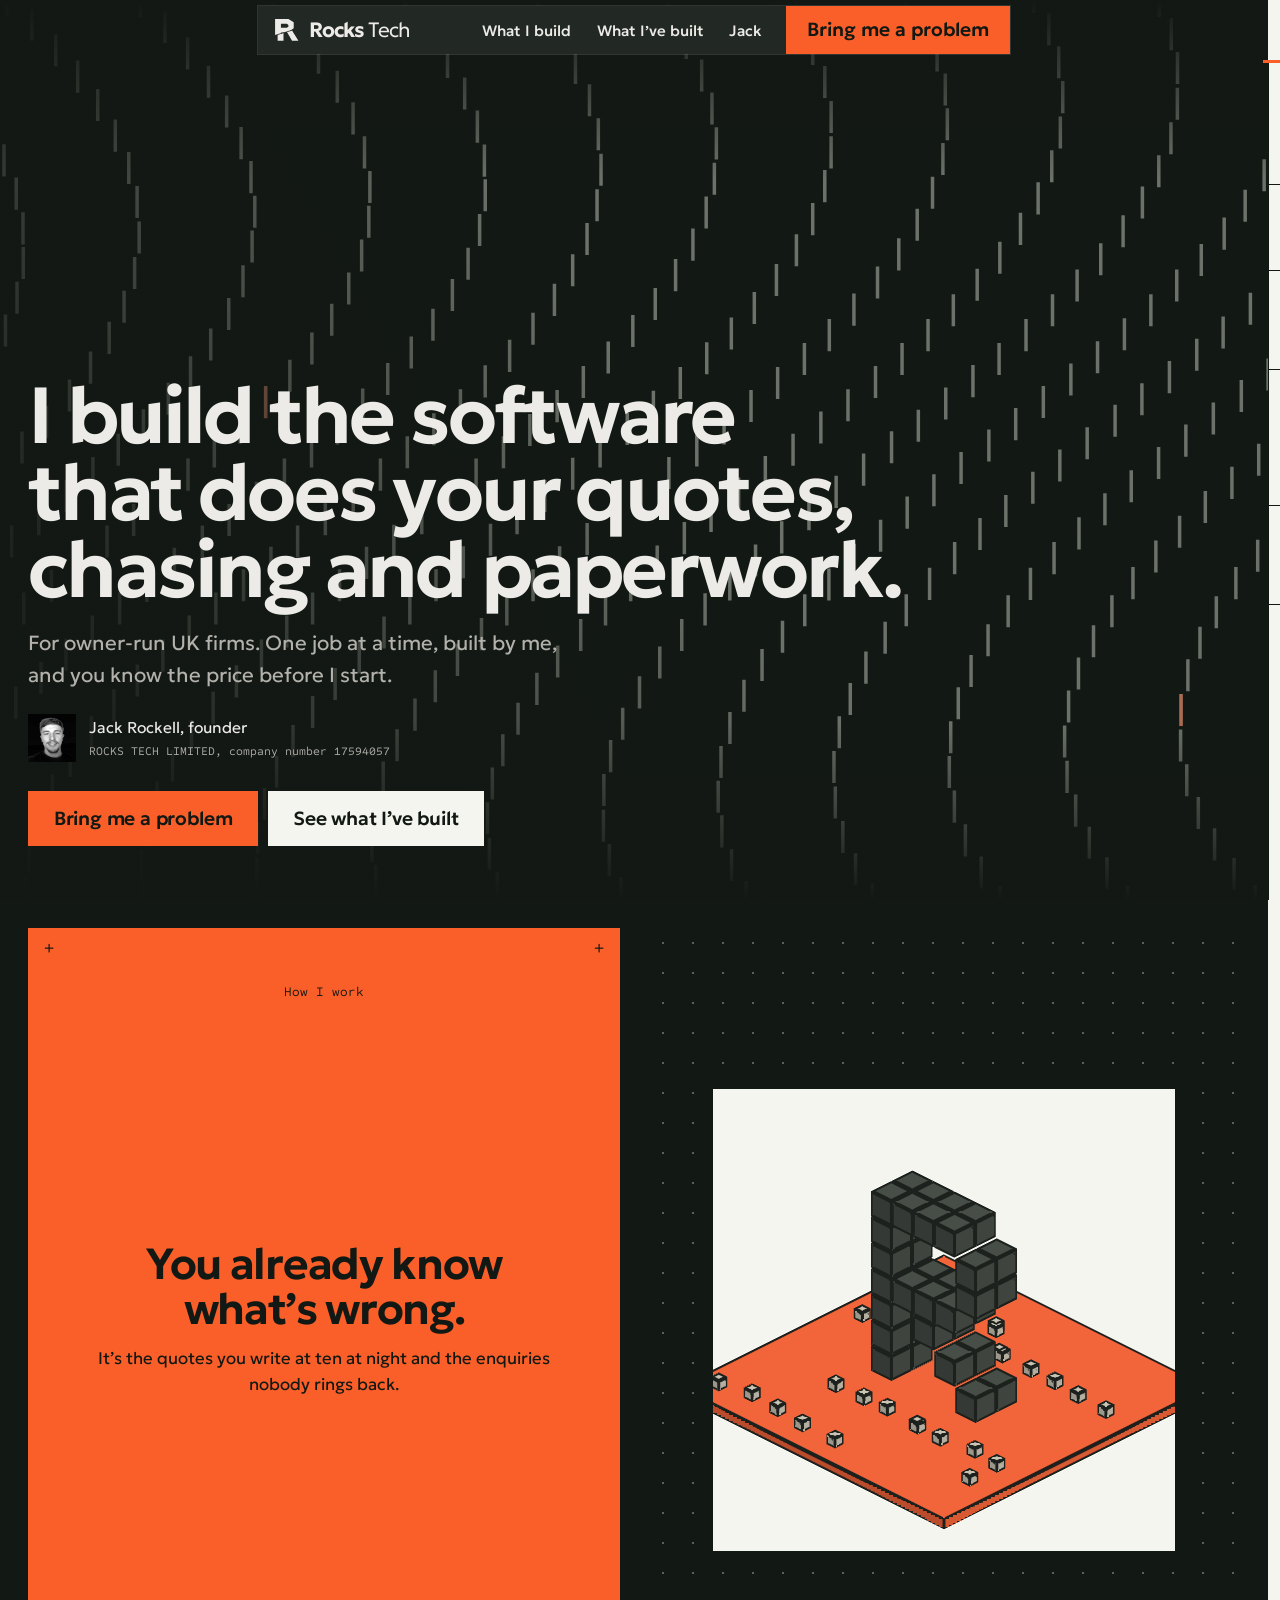
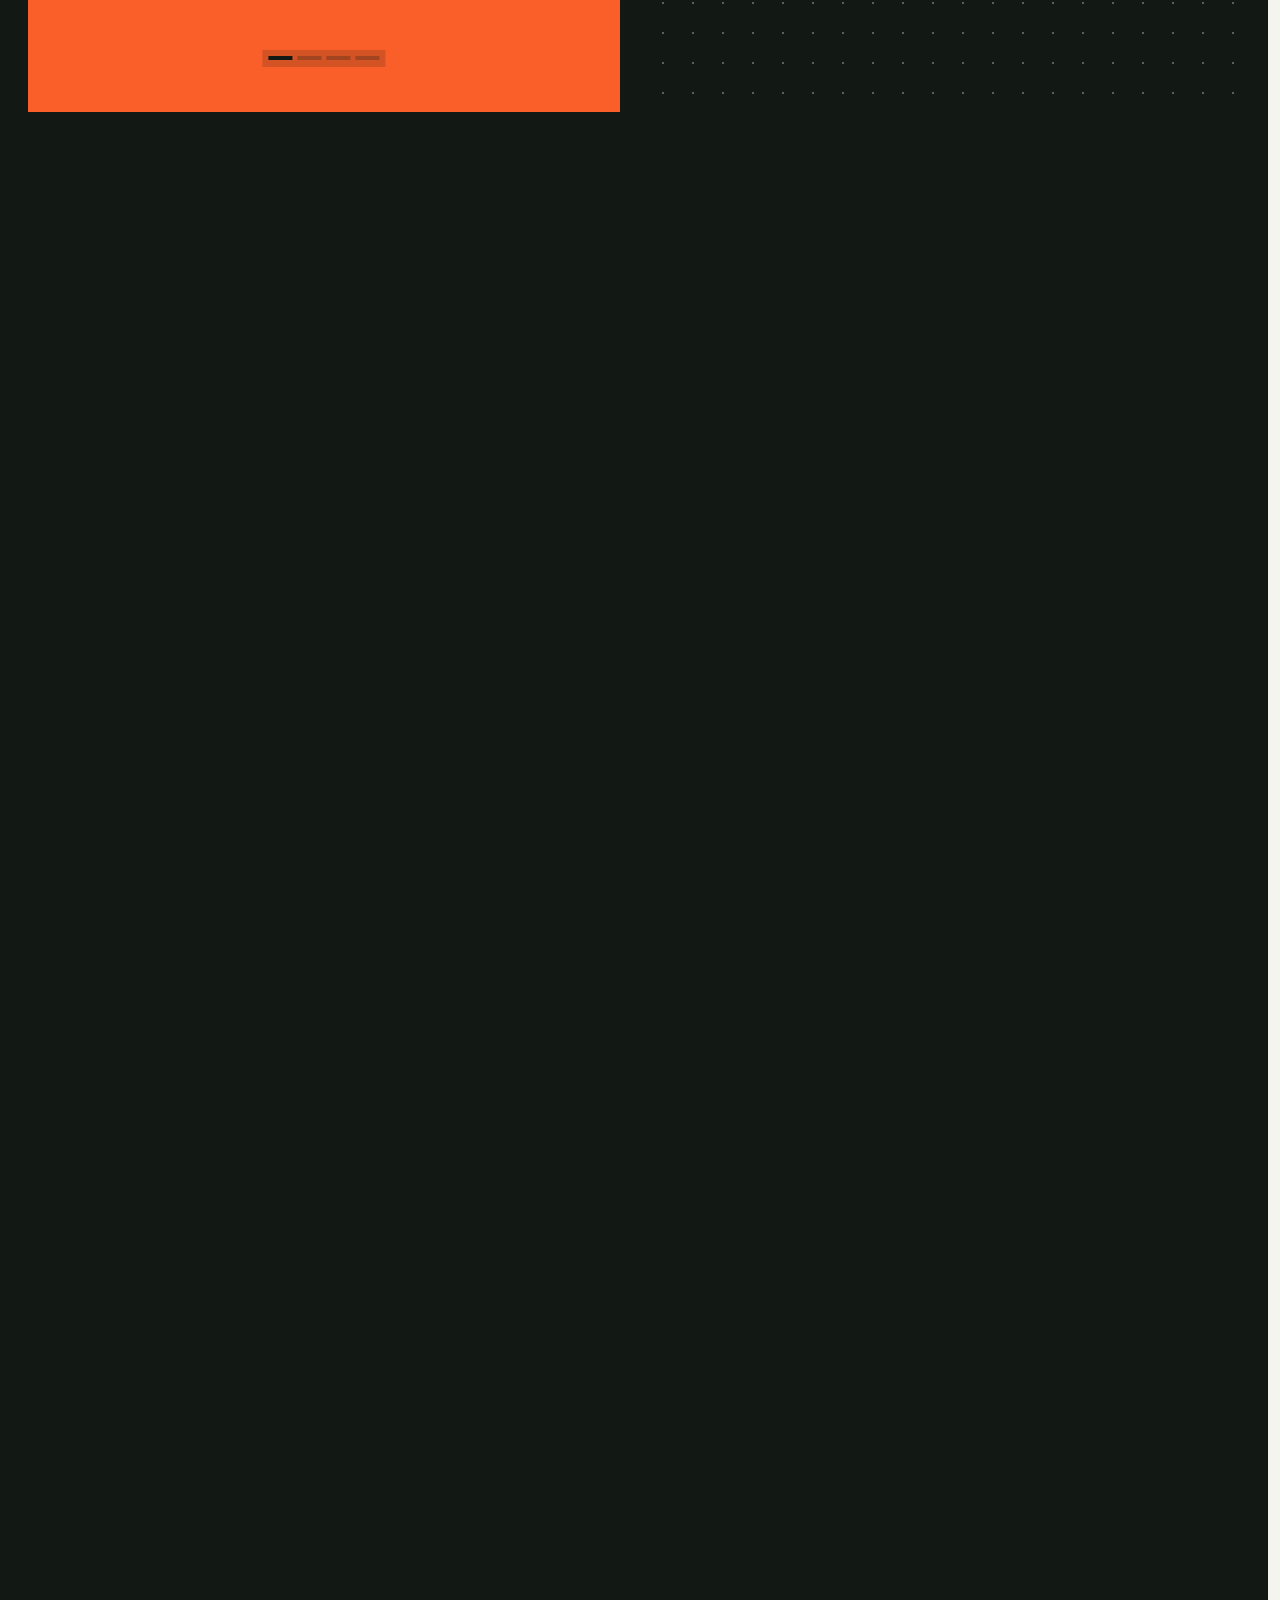
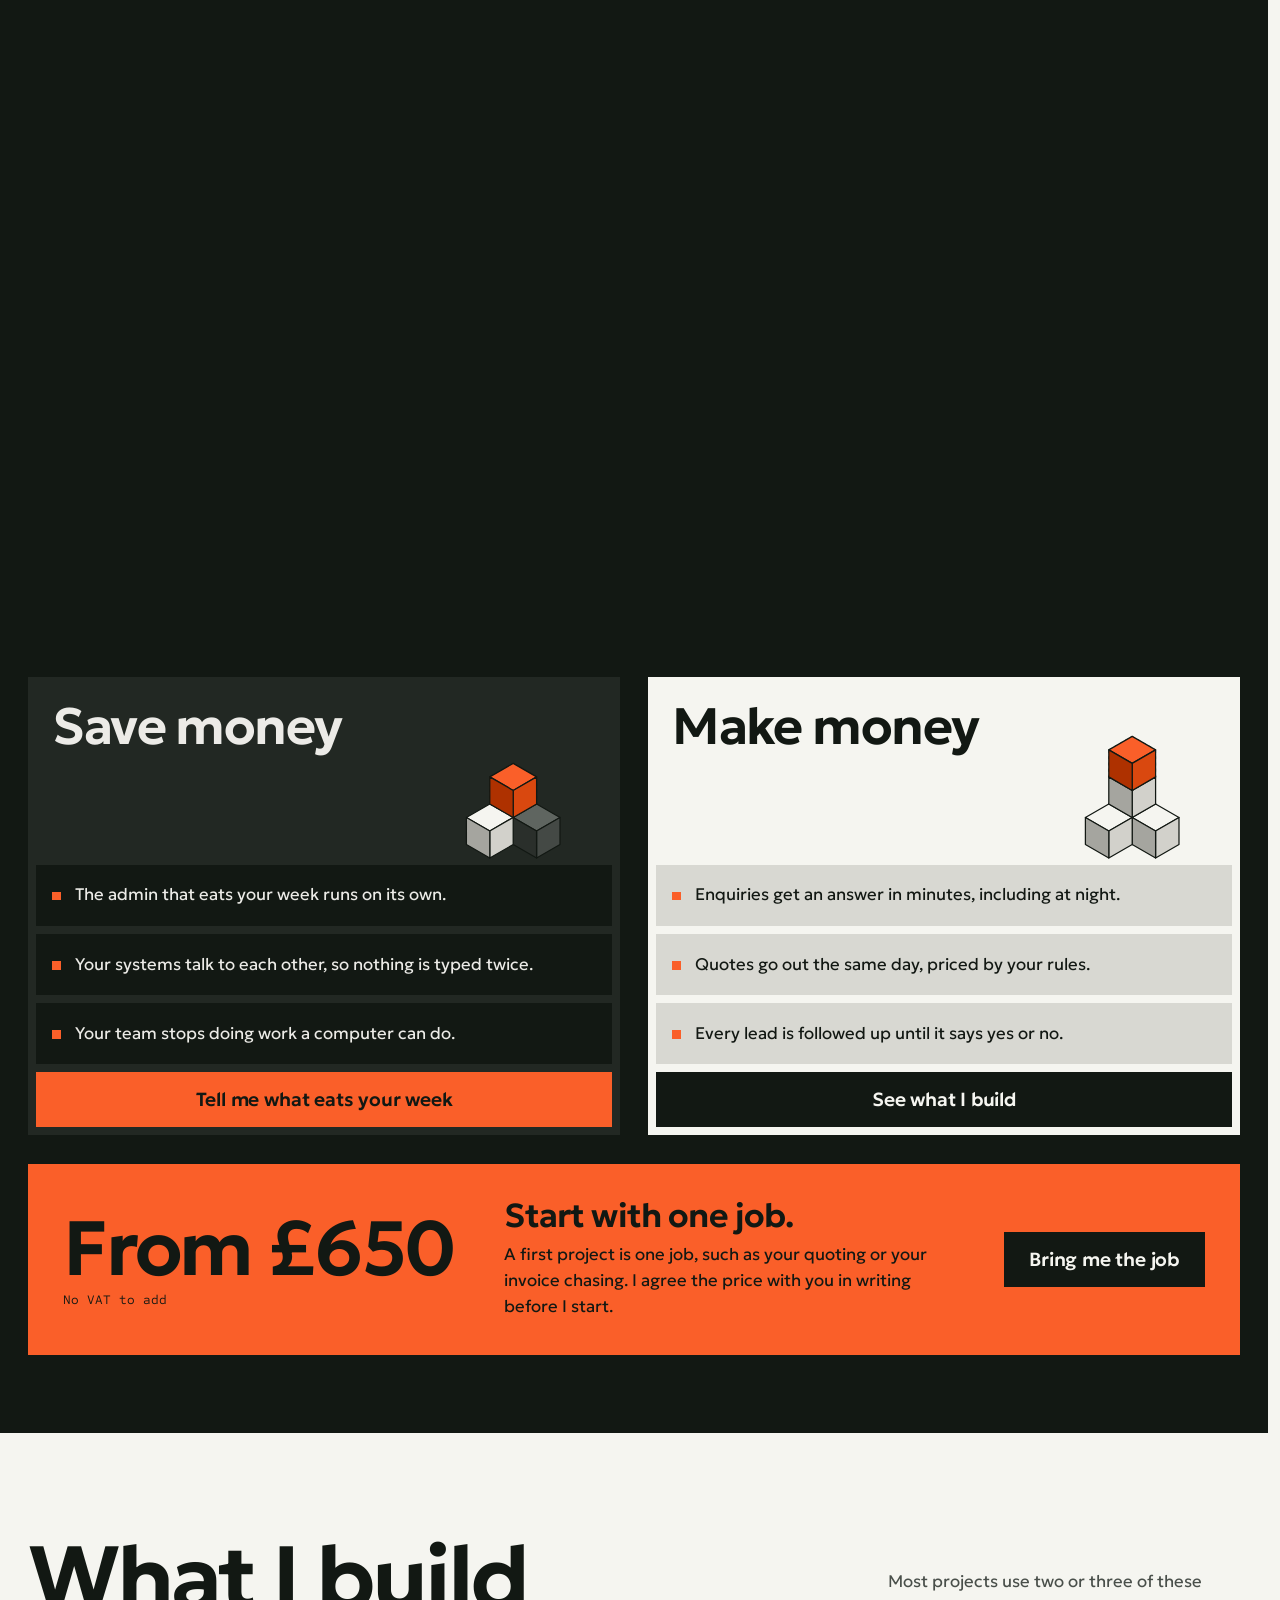
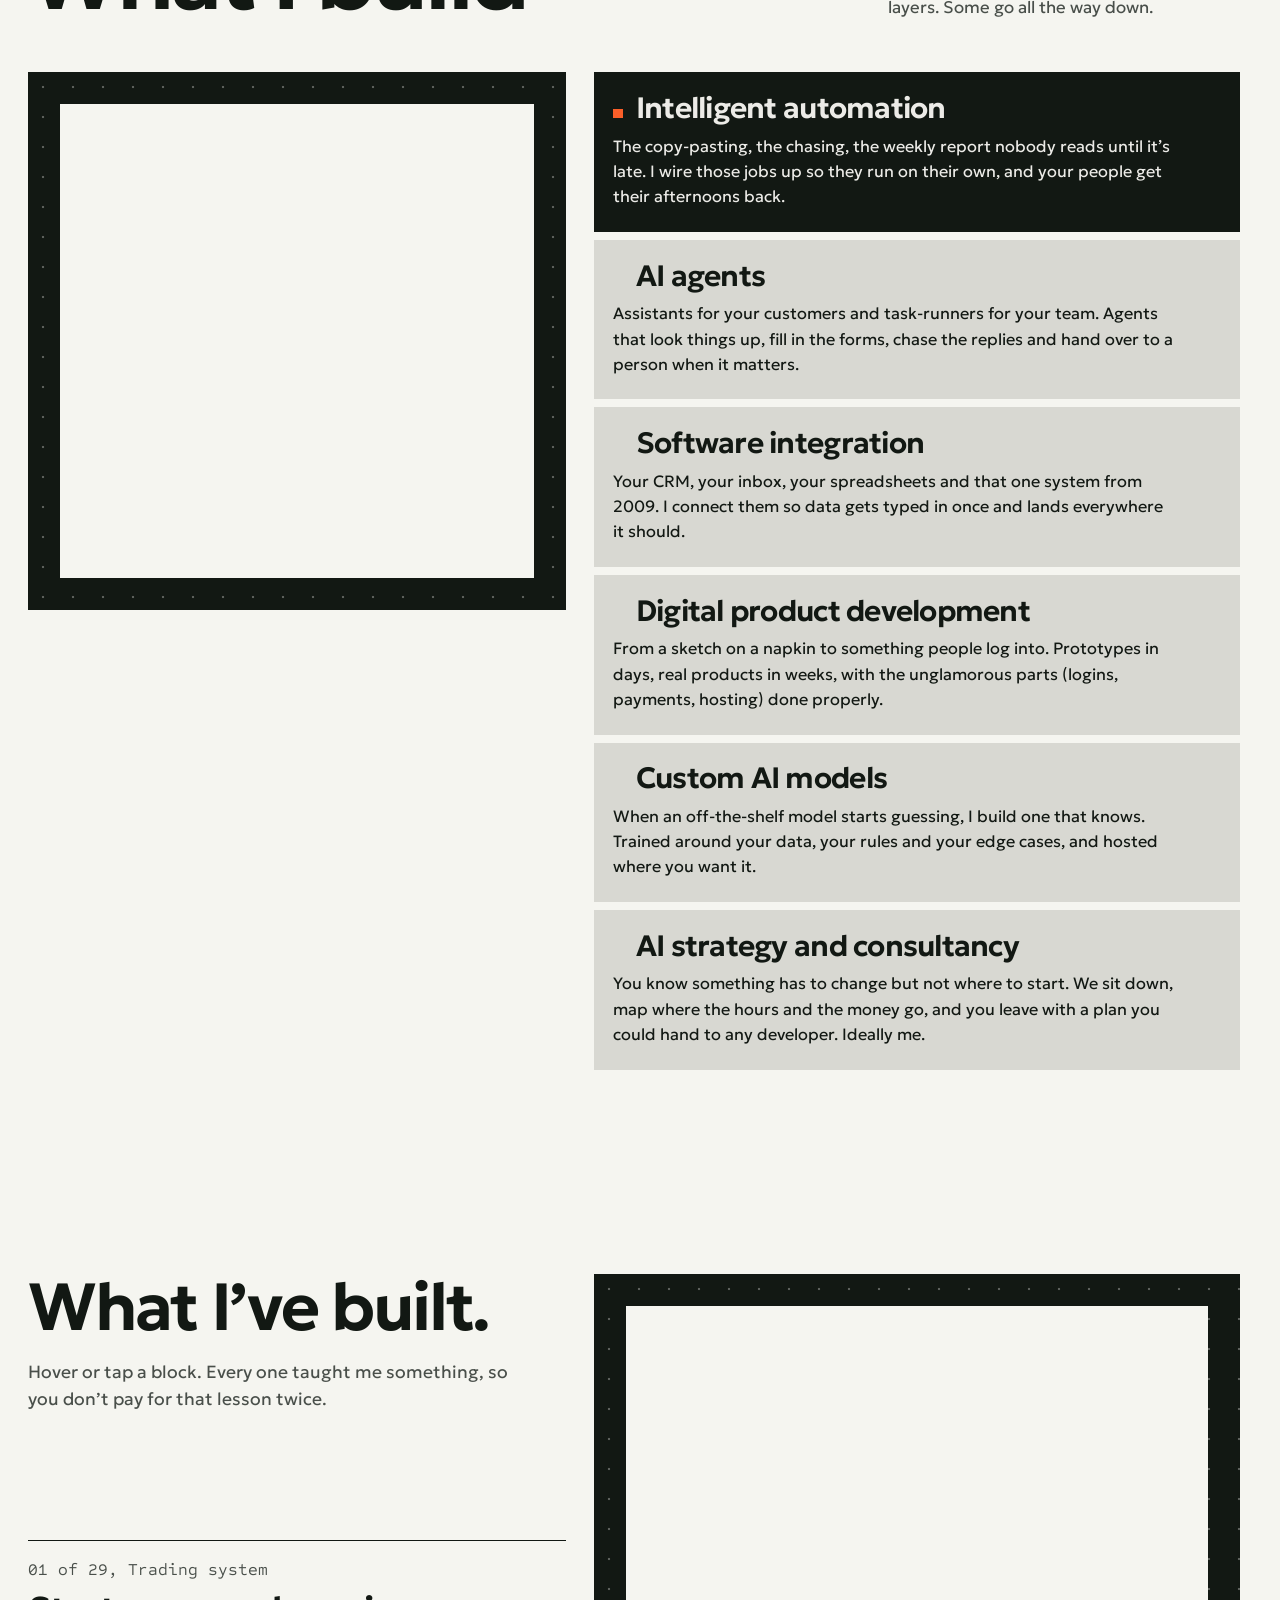
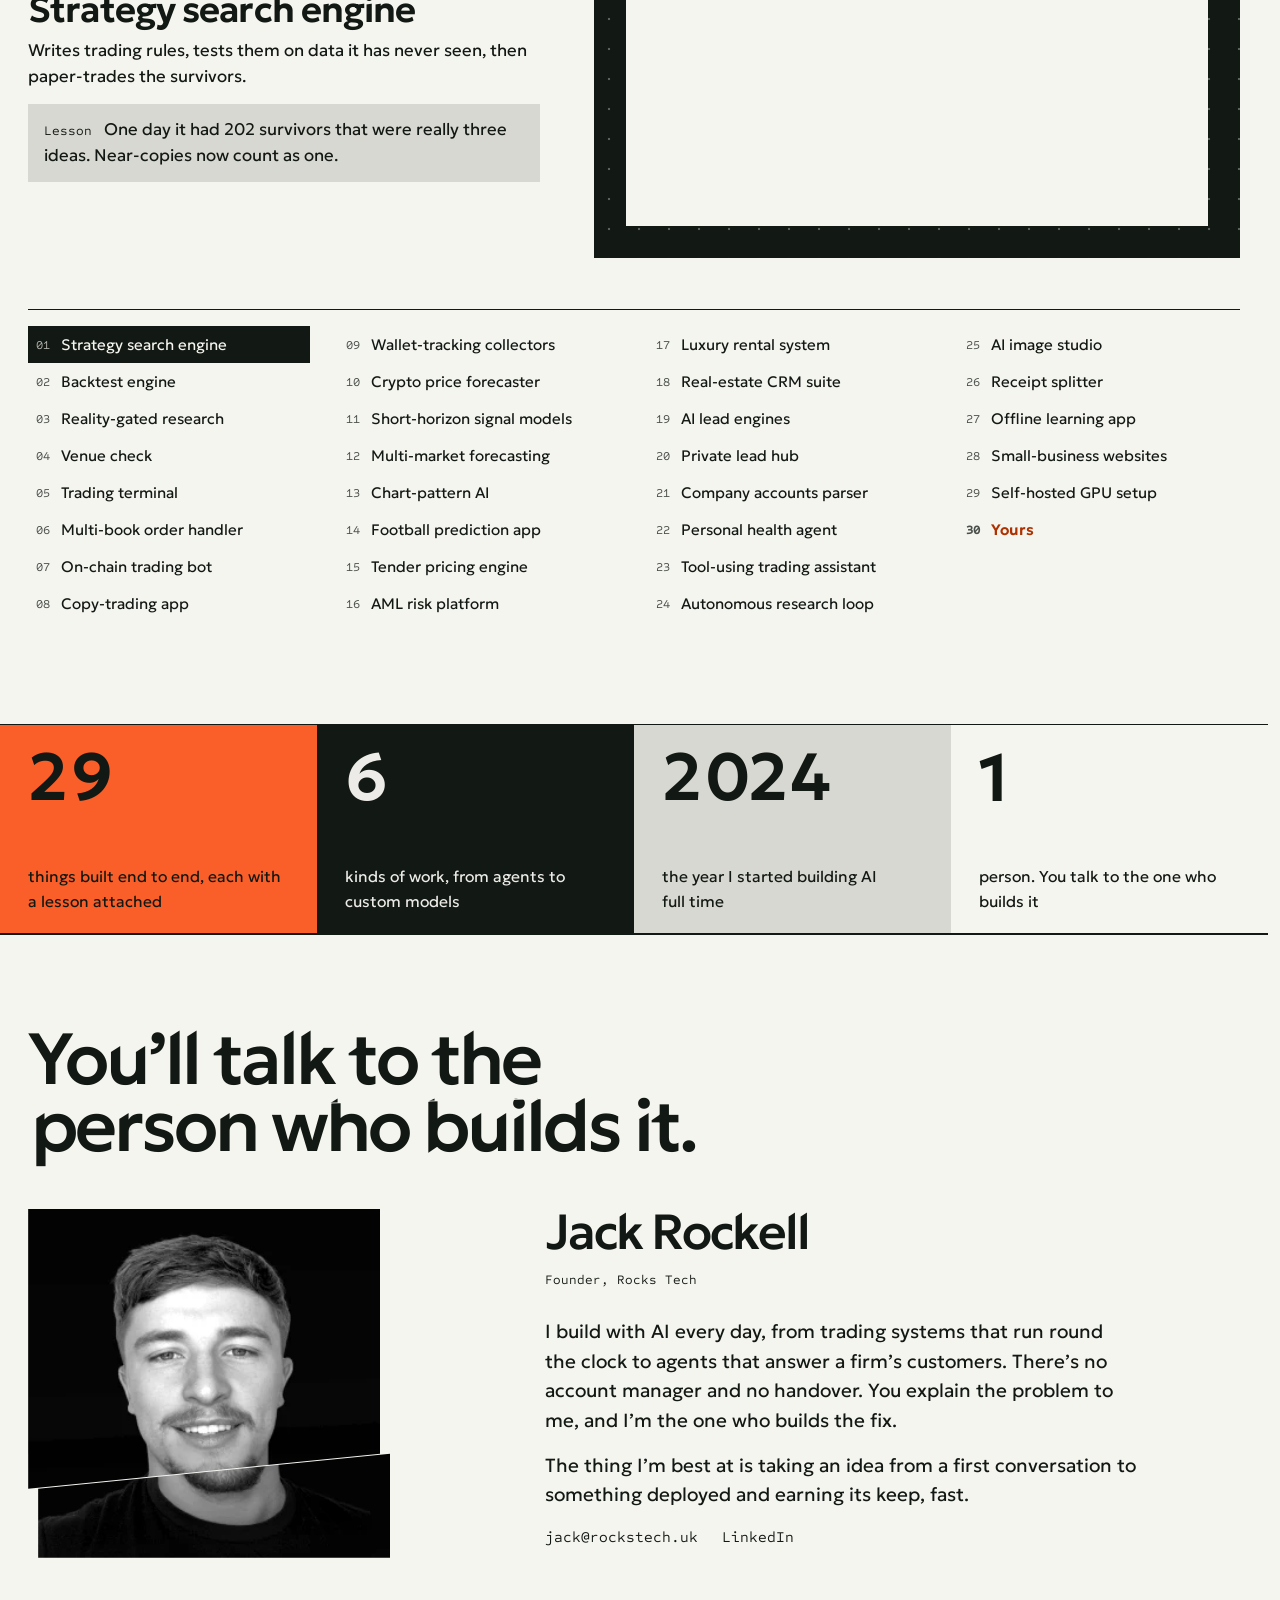
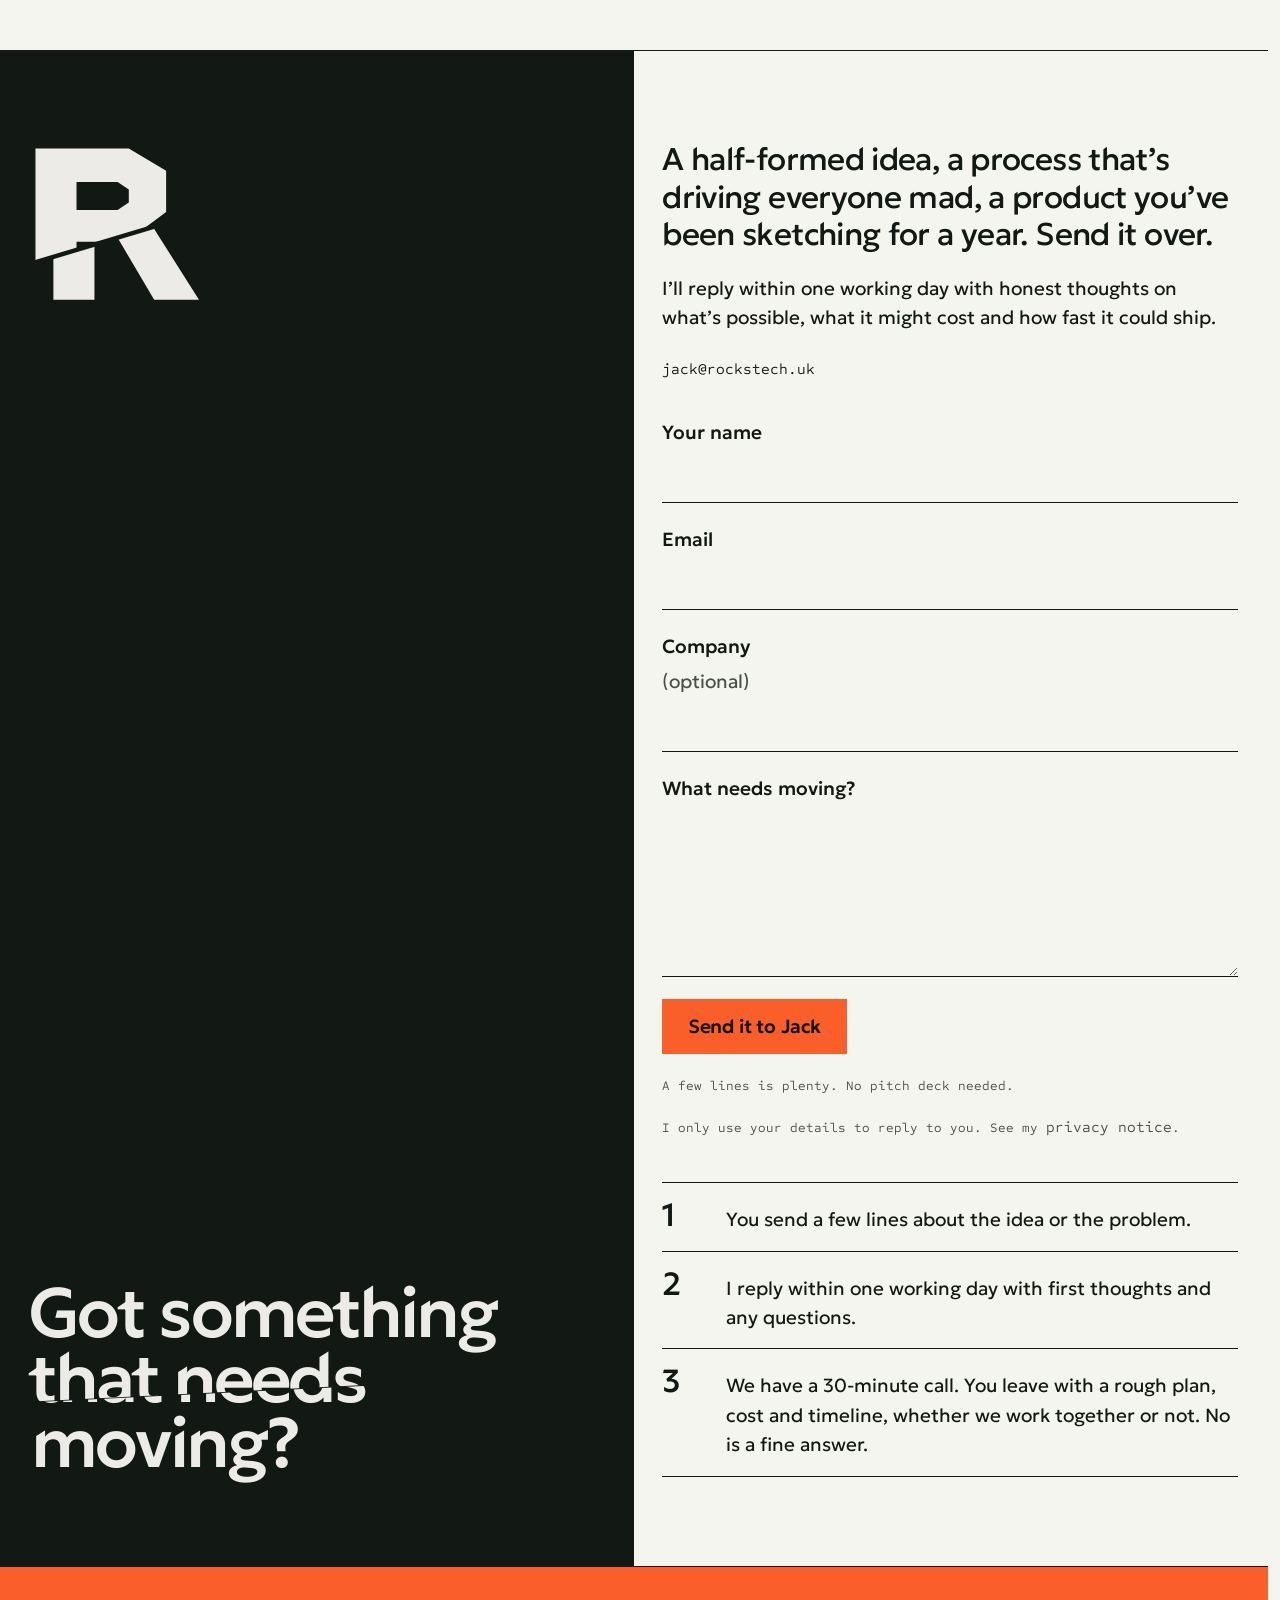
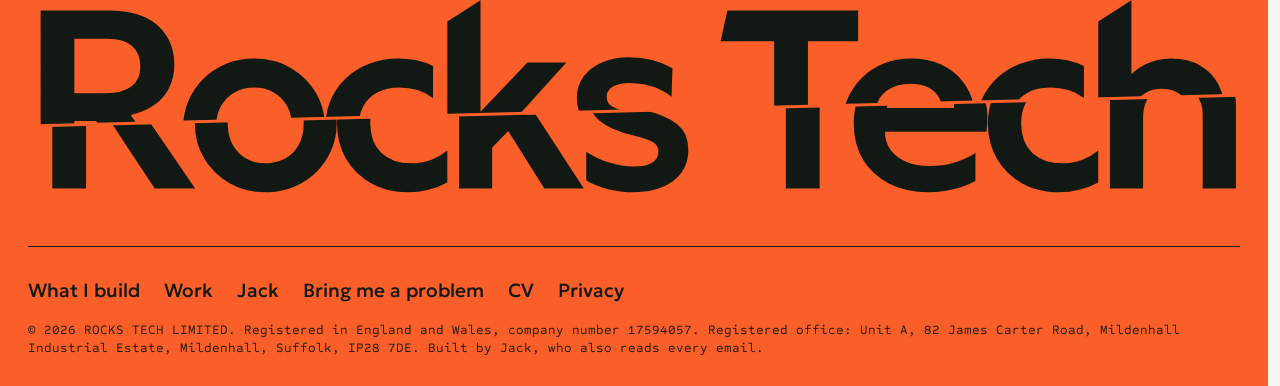
==== commit fdc5f492: "Deploy: header rebuilt as one floating panel" ====
--- a/index.html
+++ b/index.html
@@ -1 +1 @@
-<!DOCTYPE html><!--woorhB22byczLZ5odWqAS--><html lang="en-GB" class="__variable_658365 __variable_a052ec"><head><meta charSet="utf-8"/><meta name="viewport" content="width=device-width, initial-scale=1"/><link rel="preload" href="/_next/static/media/9c928a6496248693-s.p.woff2" as="font" crossorigin="" type="font/woff2"/><link rel="preload" href="/_next/static/media/afee475112777bbe-s.p.woff2" as="font" crossorigin="" type="font/woff2"/><link rel="preload" href="/_next/static/media/feaba55b4ba3a393-s.p.woff2" as="font" crossorigin="" type="font/woff2"/><link rel="preload" as="image" href="/jack-rockell.webp"/><link rel="stylesheet" href="/_next/static/css/2c8896b0e477f46c.css" data-precedence="next"/><link rel="stylesheet" href="/_next/static/css/2b13de3e96d36ba8.css" data-precedence="next"/><link rel="preload" as="script" fetchPriority="low" href="/_next/static/chunks/webpack-17059f9928e585d3.js"/><script src="/_next/static/chunks/4bd1b696-c023c6e3521b1417.js" async=""></script><script src="/_next/static/chunks/255-2aa030c9ba2867e3.js" async=""></script><script src="/_next/static/chunks/main-app-18824d2652946b76.js" async=""></script><script src="/_next/static/chunks/app/layout-252ac7368cabf611.js" async=""></script><script src="/_next/static/chunks/619-ba102abea3e3d0e4.js" async=""></script><script src="/_next/static/chunks/app/page-9161fd373abed6ba.js" async=""></script><meta name="next-size-adjust" content=""/><meta name="theme-color" content="#f5f5f0"/><title>Rocks Tech: AI automation, agents and custom models, by Jack</title><meta name="description" content="Rocks Tech is Jack Rockell&#x27;s AI studio. AI agents, automation, custom models, data pipelines and trading software, built by the person you talk to."/><meta property="og:title" content="Rocks Tech: rock-solid AI for businesses that want to move"/><meta property="og:description" content="Rocks Tech is Jack Rockell&#x27;s AI studio. AI agents, automation, custom models, data pipelines and trading software, built by the person you talk to."/><meta property="og:locale" content="en_GB"/><meta property="og:type" content="website"/><meta name="twitter:card" content="summary"/><meta name="twitter:title" content="Rocks Tech: rock-solid AI for businesses that want to move"/><meta name="twitter:description" content="Rocks Tech is Jack Rockell&#x27;s AI studio. AI agents, automation, custom models, data pipelines and trading software, built by the person you talk to."/><link rel="icon" href="/favicon.ico" type="image/x-icon" sizes="16x16"/><link rel="icon" href="/icon.svg?5b6c266c98080903" type="image/svg+xml" sizes="any"/><link rel="apple-touch-icon" href="/apple-icon.png?c208d0770ca3f7cc" type="image/png" sizes="180x180"/><script>(function(){var d=document.documentElement;if(!window.matchMedia('(prefers-reduced-motion: reduce)').matches){d.classList.add('motion');setTimeout(function(){if(!window.__rtMotion)d.classList.remove('motion')},3000)}})()</script><script src="/_next/static/chunks/polyfills-42372ed130431b0a.js" noModule=""></script></head><body><div hidden=""><!--$--><!--/$--></div><header class="bar"><a class="bar-cell bar-home" aria-label="Rocks Tech, home" href="/"><span class="logo "><svg viewBox="6 4 96 92" class="logo-mark" fill="currentColor" aria-hidden="true"><defs><clipPath id="lm-bar-up"><path d="M0 0H110V37.75L0 70.75Z"></path></clipPath><clipPath id="lm-bar-down"><path d="M0 73.25L110 40.25V110H0Z"></path></clipPath></defs><path fill-rule="evenodd" d="M10 8H60L80 20V42L64 54L88 92H64L44 58H32V92H10ZM32 26V41H54L60 37V30L54 26Z" clip-path="url(#lm-bar-up)"></path><g class="lm-low"><g transform="translate(9.6 -2.9)"><path fill-rule="evenodd" d="M10 8H60L80 20V42L64 54L88 92H64L44 58H32V92H10ZM32 26V41H54L60 37V30L54 26Z" clip-path="url(#lm-bar-down)"></path></g></g></svg><span class="logo-word">Rocks<span class="logo-tech">Tech</span></span></span></a><div class="bar-cell bar-meta"><span class="clock"><time>--:--</time> UK</span><span class="depth" aria-hidden="true"><span data-depth="">0 m</span> down</span></div><nav class="bar-cell bar-nav" aria-label="Main"><ul><li><a href="/#build">What I build</a></li><li><a href="/#built">What I’ve built</a></li><li><a href="/#jack">Jack</a></li></ul><details class="menu"><summary>Menu</summary><ul><li><a href="/#build">What I build</a></li><li><a href="/#built">What I’ve built</a></li><li><a href="/#jack">Jack</a></li></ul></details></nav><a class="bar-cell bar-cta" href="/#contact"><span class="cta-long">Bring me a problem</span><span class="cta-short">Let’s talk</span></a></header><div class="borehole" aria-hidden="true"><svg class="bh-bed" aria-hidden="true" preserveAspectRatio="none"><rect width="100%" height="100%" fill="url(#lith-shale)"></rect></svg><svg class="bh-bed" aria-hidden="true" preserveAspectRatio="none"><rect width="100%" height="100%" fill="url(#lith-sandstone)"></rect></svg><svg class="bh-bed" aria-hidden="true" preserveAspectRatio="none"><rect width="100%" height="100%" fill="url(#lith-dolomite)"></rect></svg><svg class="bh-bed" aria-hidden="true" preserveAspectRatio="none"><rect width="100%" height="100%" fill="url(#lith-conglomerate)"></rect></svg><svg class="bh-bed" aria-hidden="true" preserveAspectRatio="none"><rect width="100%" height="100%" fill="url(#lith-granite)"></rect></svg><svg class="bh-bed" aria-hidden="true" preserveAspectRatio="none"><rect width="100%" height="100%" fill="url(#lith-limestone)"></rect></svg><span class="bh-mark"></span></div><main><section class="hh" aria-labelledby="hh-title"><canvas class="hh-field" aria-hidden="true"></canvas><div class="hh-copy"><h1 id="hh-title">I build the software that does your quotes, chasing and paperwork.</h1><p>For owner-run UK firms. One job at a time, built by me, and you know the price before I start.</p><p class="hh-who"><img src="/jack-rockell.webp" width="48" height="48" alt=""/><span>Jack Rockell, founder<small>ROCKS TECH LIMITED, company number 17594057</small></span></p><div class="hh-actions"><a class="button" href="#contact">Bring me a problem</a><a class="button button-plain" href="#built">See what I’ve built</a></div></div></section><section class="story" aria-label="How I work, in four steps"><div class="story-pin"><div class="story-panel"><p class="story-label">How I work</p><ol class="story-beats"><li class="is-on"><h2>You already know what’s wrong.</h2><p>It’s the quotes you write at ten at night and the enquiries nobody rings back.</p></li><li><h2>First we put a number on it.</h2><p>You tell me how the job gets done now. We work out what it costs you in hours and pounds, using your own figures.</p></li><li><h2>Then I cut it down to one job.</h2><p>I pick the fix that pays back fastest and build that first. You know the price before I start.</p></li><li><h2>You get your hours back.</h2><p>And if AI isn’t the answer, I’ll say so before you spend anything.</p></li></ol><div class="story-pips" aria-hidden="true"><span class="is-on"></span><span></span><span></span><span></span></div></div><div class="story-field"><div class="story-card"><!--$!--><template data-dgst="BAILOUT_TO_CLIENT_SIDE_RENDERING"></template><!--/$--></div></div></div></section><section class="offer" aria-label="What the work is for"><article class="offer-card offer-save"><header><h2>Save money</h2><svg viewBox="-80 -112 160 150" aria-hidden="true"><g class="cube cube-paper"><polygon class="f-top" points="0.0,-26.0 22.5,-13.0 0.0,0.0 -22.5,-13.0"></polygon><polygon class="f-right" points="22.5,13.0 0.0,26.0 0.0,0.0 22.5,-13.0"></polygon><polygon class="f-left" points="-22.5,13.0 0.0,26.0 0.0,0.0 -22.5,-13.0"></polygon></g><g class="cube cube-dark"><polygon class="f-top" points="22.5,-13.0 45.0,0.0 22.5,13.0 0.0,0.0"></polygon><polygon class="f-right" points="45.0,26.0 22.5,39.0 22.5,13.0 45.0,0.0"></polygon><polygon class="f-left" points="0.0,26.0 22.5,39.0 22.5,13.0 0.0,0.0"></polygon></g><g class="cube cube-paper"><polygon class="f-top" points="-22.5,-13.0 0.0,0.0 -22.5,13.0 -45.0,0.0"></polygon><polygon class="f-right" points="0.0,26.0 -22.5,39.0 -22.5,13.0 0.0,0.0"></polygon><polygon class="f-left" points="-45.0,26.0 -22.5,39.0 -22.5,13.0 -45.0,0.0"></polygon></g><g class="cube cube-ghost"><polygon class="f-top" points="0.0,-52.0 22.5,-39.0 0.0,-26.0 -22.5,-39.0"></polygon><polygon class="f-right" points="22.5,-13.0 0.0,0.0 0.0,-26.0 22.5,-39.0"></polygon><polygon class="f-left" points="-22.5,-13.0 0.0,0.0 0.0,-26.0 -22.5,-39.0"></polygon></g><g class="cube cube-spot cube-leaves"><polygon class="f-top" points="0.0,-52.0 22.5,-39.0 0.0,-26.0 -22.5,-39.0"></polygon><polygon class="f-right" points="22.5,-13.0 0.0,0.0 0.0,-26.0 22.5,-39.0"></polygon><polygon class="f-left" points="-22.5,-13.0 0.0,0.0 0.0,-26.0 -22.5,-39.0"></polygon></g></svg></header><ul><li>The admin that eats your week runs on its own.</li><li>Your systems talk to each other, so nothing is typed twice.</li><li>Your team stops doing work a computer can do.</li></ul><a class="button offer-cta" href="#contact">Tell me what eats your week</a></article><article class="offer-card offer-make"><header><h2>Make money</h2><svg viewBox="-80 -112 160 150" aria-hidden="true"><g class="cube cube-dark"><polygon class="f-top" points="0.0,-26.0 22.5,-13.0 0.0,0.0 -22.5,-13.0"></polygon><polygon class="f-right" points="22.5,13.0 0.0,26.0 0.0,0.0 22.5,-13.0"></polygon><polygon class="f-left" points="-22.5,13.0 0.0,26.0 0.0,0.0 -22.5,-13.0"></polygon></g><g class="cube cube-paper"><polygon class="f-top" points="22.5,-13.0 45.0,0.0 22.5,13.0 0.0,0.0"></polygon><polygon class="f-right" points="45.0,26.0 22.5,39.0 22.5,13.0 45.0,0.0"></polygon><polygon class="f-left" points="0.0,26.0 22.5,39.0 22.5,13.0 0.0,0.0"></polygon></g><g class="cube cube-paper"><polygon class="f-top" points="-22.5,-13.0 0.0,0.0 -22.5,13.0 -45.0,0.0"></polygon><polygon class="f-right" points="0.0,26.0 -22.5,39.0 -22.5,13.0 0.0,0.0"></polygon><polygon class="f-left" points="-45.0,26.0 -22.5,39.0 -22.5,13.0 -45.0,0.0"></polygon></g><g class="cube cube-paper"><polygon class="f-top" points="0.0,-52.0 22.5,-39.0 0.0,-26.0 -22.5,-39.0"></polygon><polygon class="f-right" points="22.5,-13.0 0.0,0.0 0.0,-26.0 22.5,-39.0"></polygon><polygon class="f-left" points="-22.5,-13.0 0.0,0.0 0.0,-26.0 -22.5,-39.0"></polygon></g><g class="cube cube-ghost"><polygon class="f-top" points="0.0,-78.0 22.5,-65.0 0.0,-52.0 -22.5,-65.0"></polygon><polygon class="f-right" points="22.5,-39.0 0.0,-26.0 0.0,-52.0 22.5,-65.0"></polygon><polygon class="f-left" points="-22.5,-39.0 0.0,-26.0 0.0,-52.0 -22.5,-65.0"></polygon></g><g class="cube cube-spot cube-lands"><polygon class="f-top" points="0.0,-78.0 22.5,-65.0 0.0,-52.0 -22.5,-65.0"></polygon><polygon class="f-right" points="22.5,-39.0 0.0,-26.0 0.0,-52.0 22.5,-65.0"></polygon><polygon class="f-left" points="-22.5,-39.0 0.0,-26.0 0.0,-52.0 -22.5,-65.0"></polygon></g></svg></header><ul><li>Enquiries get an answer in minutes, including at night.</li><li>Quotes go out the same day, priced by your rules.</li><li>Every lead is followed up until it says yes or no.</li></ul><a class="button offer-cta" href="#build">See what I build</a></article><div class="offer-first"><p class="offer-price">From £650<small>No VAT to add</small></p><div><h2>Start with one job.</h2><p>A first project is one job, such as your quoting or your invoice chasing. I agree the price with you in writing before I start.</p></div><a class="button offer-first-cta" href="#contact">Bring me the job</a></div></section><section id="build" class="svc" aria-labelledby="build-title"><div class="svc-head"><h2 id="build-title">What I build</h2><p>Most projects use two or three of these layers. Some go all the way down.</p></div><div class="svc-field" aria-hidden="true"><div class="svc-card"><!--$!--><template data-dgst="BAILOUT_TO_CLIENT_SIDE_RENDERING"></template><!--/$--></div></div><ol class="svc-list"><li class="is-on"><h3>Intelligent automation</h3><p>The copy-pasting, the chasing, the weekly report nobody reads until it’s late. I wire those jobs up so they run on their own, and your people get their afternoons back.</p></li><li><h3>AI agents</h3><p>Assistants for your customers and task-runners for your team. Agents that look things up, fill in the forms, chase the replies and hand over to a person when it matters.</p></li><li><h3>Software integration</h3><p>Your CRM, your inbox, your spreadsheets and that one system from 2009. I connect them so data gets typed in once and lands everywhere it should.</p></li><li><h3>Digital product development</h3><p>From a sketch on a napkin to something people log into. Prototypes in days, real products in weeks, with the unglamorous parts (logins, payments, hosting) done properly.</p></li><li><h3>Custom AI models</h3><p>When an off-the-shelf model starts guessing, I build one that knows. Trained around your data, your rules and your edge cases, and hosted where you want it.</p></li><li><h3>AI strategy and consultancy</h3><p>You know something has to change but not where to start. We sit down, map where the hours and the money go, and you leave with a plan you could hand to any developer. Ideally me.</p></li></ol></section><section id="built" class="built" aria-labelledby="built-title"><div class="built-head"><h2 id="built-title">What I’ve built.</h2><p>Hover or tap a block. Every one taught me something, so you don’t pay for that lesson twice.</p></div><div class="built-field"><div class="built-card"><!--$!--><template data-dgst="BAILOUT_TO_CLIENT_SIDE_RENDERING"></template><!--/$--></div></div><div class="built-detail" aria-live="polite"><p class="built-meta">01<!-- --> of <!-- -->29<!-- -->, <!-- -->Trading system</p><h3>Strategy search engine</h3><p>Writes trading rules, tests them on data it has never seen, then paper-trades the survivors.</p><p class="built-lesson"><span>Lesson</span> <!-- -->One day it had 202 survivors that were really three ideas. Near-copies now count as one.</p></div><ol class="built-list"><li><button type="button" class="is-on" aria-pressed="true"><span>01</span> <!-- -->Strategy search engine</button></li><li><button type="button" aria-pressed="false"><span>02</span> <!-- -->Backtest engine</button></li><li><button type="button" aria-pressed="false"><span>03</span> <!-- -->Reality-gated research</button></li><li><button type="button" aria-pressed="false"><span>04</span> <!-- -->Venue check</button></li><li><button type="button" aria-pressed="false"><span>05</span> <!-- -->Trading terminal</button></li><li><button type="button" aria-pressed="false"><span>06</span> <!-- -->Multi-book order handler</button></li><li><button type="button" aria-pressed="false"><span>07</span> <!-- -->On-chain trading bot</button></li><li><button type="button" aria-pressed="false"><span>08</span> <!-- -->Copy-trading app</button></li><li><button type="button" aria-pressed="false"><span>09</span> <!-- -->Wallet-tracking collectors</button></li><li><button type="button" aria-pressed="false"><span>10</span> <!-- -->Crypto price forecaster</button></li><li><button type="button" aria-pressed="false"><span>11</span> <!-- -->Short-horizon signal models</button></li><li><button type="button" aria-pressed="false"><span>12</span> <!-- -->Multi-market forecasting</button></li><li><button type="button" aria-pressed="false"><span>13</span> <!-- -->Chart-pattern AI</button></li><li><button type="button" aria-pressed="false"><span>14</span> <!-- -->Football prediction app</button></li><li><button type="button" aria-pressed="false"><span>15</span> <!-- -->Tender pricing engine</button></li><li><button type="button" aria-pressed="false"><span>16</span> <!-- -->AML risk platform</button></li><li><button type="button" aria-pressed="false"><span>17</span> <!-- -->Luxury rental system</button></li><li><button type="button" aria-pressed="false"><span>18</span> <!-- -->Real-estate CRM suite</button></li><li><button type="button" aria-pressed="false"><span>19</span> <!-- -->AI lead engines</button></li><li><button type="button" aria-pressed="false"><span>20</span> <!-- -->Private lead hub</button></li><li><button type="button" aria-pressed="false"><span>21</span> <!-- -->Company accounts parser</button></li><li><button type="button" aria-pressed="false"><span>22</span> <!-- -->Personal health agent</button></li><li><button type="button" aria-pressed="false"><span>23</span> <!-- -->Tool-using trading assistant</button></li><li><button type="button" aria-pressed="false"><span>24</span> <!-- -->Autonomous research loop</button></li><li><button type="button" aria-pressed="false"><span>25</span> <!-- -->AI image studio</button></li><li><button type="button" aria-pressed="false"><span>26</span> <!-- -->Receipt splitter</button></li><li><button type="button" aria-pressed="false"><span>27</span> <!-- -->Offline learning app</button></li><li><button type="button" aria-pressed="false"><span>28</span> <!-- -->Small-business websites</button></li><li><button type="button" aria-pressed="false"><span>29</span> <!-- -->Self-hosted GPU setup</button></li><li><button type="button" class="is-next" aria-pressed="false"><span>30</span> Yours</button></li></ol></section><section class="figs" aria-label="Rocks Tech in numbers"><div class="fig"><p class="fig-n"><span class="roll" data-reveal=""><span class="sr-only">29</span><span class="roll-track" aria-hidden="true"><span class="roll-col" style="--d:2;--i:0"><span class="roll-strip"></span></span><span class="roll-col" style="--d:9;--i:1"><span class="roll-strip"></span></span></span></span></p><p class="fig-l">things built end to end, each with a lesson attached</p></div><div class="fig"><p class="fig-n"><span class="roll" data-reveal=""><span class="sr-only">6</span><span class="roll-track" aria-hidden="true"><span class="roll-col" style="--d:6;--i:0"><span class="roll-strip"></span></span></span></span></p><p class="fig-l">kinds of work, from agents to custom models</p></div><div class="fig"><p class="fig-n"><span class="roll" data-reveal=""><span class="sr-only">2024</span><span class="roll-track" aria-hidden="true"><span class="roll-col" style="--d:2;--i:0"><span class="roll-strip"></span></span><span class="roll-col" style="--d:0;--i:1"><span class="roll-strip"></span></span><span class="roll-col" style="--d:2;--i:2"><span class="roll-strip"></span></span><span class="roll-col" style="--d:4;--i:3"><span class="roll-strip"></span></span></span></span></p><p class="fig-l">the year I started building AI full time</p></div><div class="fig"><p class="fig-n"><span class="roll" data-reveal=""><span class="sr-only">1</span><span class="roll-track" aria-hidden="true"><span class="roll-col" style="--d:1;--i:0"><span class="roll-strip"></span></span></span></span></p><p class="fig-l">person. You talk to the one who builds it</p></div></section><section id="jack" class="jack rule-top" aria-labelledby="jack-title"><div class="jack-head"><h2 id="jack-title" class="ft " data-text="You’ll talk to the person who builds it." data-reveal=""><span class="ft-a">You’ll talk to the person who builds it.</span></h2></div><figure class="jack-photo" data-reveal=""><img class="jp-a" src="/jack-rockell.webp" width="300" height="300" alt="Jack Rockell"/><img class="jp-b" src="/jack-rockell.webp" width="300" height="300" alt="" aria-hidden="true"/></figure><div class="jack-body"><p class="jack-name">Jack Rockell</p><p class="jack-role">Founder, Rocks Tech</p><p>I build with AI every day, from trading systems that run round the clock to agents that answer a firm’s customers. There’s no account manager and no handover. You explain the problem to me, and I’m the one who builds the fix.</p><p>The thing I’m best at is taking an idea from a first conversation to something deployed and earning its keep, fast.</p><p class="jack-links"><a href="mailto:jack@rockstech.uk">jack@rockstech.uk</a><a href="https://www.linkedin.com/in/jack-rockell-841482267/" rel="noopener">LinkedIn</a></p></div></section><section id="contact" class="contact rule-top" aria-labelledby="contact-title"><div class="contact-head ink"><svg viewBox="6 4 96 92" class="contact-mark" fill="currentColor" aria-hidden="true"><defs><clipPath id="lm-contact-up"><path d="M0 0H110V37.75L0 70.75Z"></path></clipPath><clipPath id="lm-contact-down"><path d="M0 73.25L110 40.25V110H0Z"></path></clipPath></defs><path fill-rule="evenodd" d="M10 8H60L80 20V42L64 54L88 92H64L44 58H32V92H10ZM32 26V41H54L60 37V30L54 26Z" clip-path="url(#lm-contact-up)"></path><g class="lm-low"><g transform="translate(9.6 -2.9)"><path fill-rule="evenodd" d="M10 8H60L80 20V42L64 54L88 92H64L44 58H32V92H10ZM32 26V41H54L60 37V30L54 26Z" clip-path="url(#lm-contact-down)"></path></g></g></svg><h2 id="contact-title" class="ft " data-text="Got something that needs moving?" data-reveal=""><span class="ft-a">Got something that needs moving?</span></h2></div><div class="contact-body"><p class="lede">A half-formed idea, a process that’s driving everyone mad, a product you’ve been sketching for a year. Send it over.</p><p>I’ll reply within one working day with honest thoughts on what’s possible, what it might cost and how fast it could ship.</p><p><a href="mailto:jack@rockstech.uk" class="text-link">jack@rockstech.uk</a></p><form class="form" action="https://formsubmit.co/jack@rockstech.uk" method="post"><input type="hidden" name="_subject" value="New enquiry from rockstech"/><input type="hidden" name="_next" value="https://rockstech.uk/thanks/"/><input type="hidden" name="_template" value="table"/><input type="text" class="honey" tabindex="-1" autoComplete="off" name="_honey"/><label>Your name<input type="text" autoComplete="name" required="" name="name"/></label><label>Email<input type="email" autoComplete="email" inputMode="email" required="" name="email"/></label><label>Company <span class="optional">(optional)</span><input type="text" autoComplete="organization" name="company"/></label><label>What needs moving?<textarea name="details" rows="5" required=""></textarea></label><button type="submit" class="button">Send it to Jack</button><p class="form-note">A few lines is plenty. No pitch deck needed.</p><p class="form-note">I only use your details to reply to you. See my<!-- --> <a href="/privacy/" class="text-link">privacy notice</a>.</p></form><ol class="next-steps"><li><span class="ns-n">1</span><span>You send a few lines about the idea or the problem.</span></li><li><span class="ns-n">2</span><span>I reply within one working day with first thoughts and any questions.</span></li><li><span class="ns-n">3</span><span>We have a 30-minute call. You leave with a rough plan, cost and timeline, whether we work together or not. No is a fine answer.</span></li></ol></div></section></main><footer class="foot rule-top"><p class="ft foot-word" data-text="Rocks Tech" data-reveal=""><span class="ft-a">Rocks Tech</span></p><div class="foot-row"><nav aria-label="Footer"><a href="/#build">What I build</a><a href="/work/">Work</a><a href="/#jack">Jack</a><a href="/#contact">Bring me a problem</a><a href="/cv/">CV</a><a href="/privacy/">Privacy</a></nav><p class="foot-legal">© 2026 ROCKS TECH LIMITED. Registered in England and Wales, company number 17594057. Registered office: Unit A, 82 James Carter Road, Mildenhall Industrial Estate, Mildenhall, Suffolk, IP28 7DE. Built by Jack, who also reads every email.</p></div></footer><script type="application/ld+json">{"@context":"https://schema.org","@type":"Organization","name":"Rocks Tech","url":"https://rockstech.uk","description":"Rocks Tech is Jack Rockell's AI studio. AI agents, automation, custom models, data pipelines and trading software, built by the person you talk to.","founder":{"@type":"Person","name":"Jack Rockell","sameAs":"https://www.linkedin.com/in/jack-rockell-841482267/"}}</script><!--$--><!--/$--><script src="/_next/static/chunks/webpack-17059f9928e585d3.js" id="_R_" async=""></script><script>(self.__next_f=self.__next_f||[]).push([0])</script><script>self.__next_f.push([1,"1:\"$Sreact.fragment\"\n2:I[9766,[],\"\"]\n3:I[8924,[],\"\"]\n4:I[8687,[\"177\",\"static/chunks/app/layout-252ac7368cabf611.js\"],\"Motion\"]\n5:I[2619,[\"619\",\"static/chunks/619-ba102abea3e3d0e4.js\",\"974\",\"static/chunks/app/page-9161fd373abed6ba.js\"],\"\"]\n6:I[8829,[\"619\",\"static/chunks/619-ba102abea3e3d0e4.js\",\"974\",\"static/chunks/app/page-9161fd373abed6ba.js\"],\"UkClock\"]\n13:I[7150,[],\"\"]\n:HL[\"/_next/static/media/9c928a6496248693-s.p.woff2\",\"font\",{\"crossOrigin\":\"\",\"type\":\"font/woff2\"}]\n:HL[\"/_next/static/media/afee475112777bbe-s.p.woff2\",\"font\",{\"crossOrigin\":\"\",\"type\":\"font/woff2\"}]\n:HL[\"/_next/static/media/feaba55b4ba3a393-s.p.woff2\",\"font\",{\"crossOrigin\":\"\",\"type\":\"font/woff2\"}]\n:HL[\"/_next/static/css/2c8896b0e477f46c.css\",\"style\"]\n:HL[\"/_next/static/css/2b13de3e96d36ba8.css\",\"style\"]\n"])</script><script>self.__next_f.push([1,"0:{\"P\":null,\"b\":\"woorhB22byczLZ5odWqAS\",\"p\":\"\",\"c\":[\"\",\"\"],\"i\":false,\"f\":[[[\"\",{\"children\":[\"__PAGE__\",{}]},\"$undefined\",\"$undefined\",true],[\"\",[\"$\",\"$1\",\"c\",{\"children\":[[[\"$\",\"link\",\"0\",{\"rel\":\"stylesheet\",\"href\":\"/_next/static/css/2c8896b0e477f46c.css\",\"precedence\":\"next\",\"crossOrigin\":\"$undefined\",\"nonce\":\"$undefined\"}]],[\"$\",\"html\",null,{\"lang\":\"en-GB\",\"className\":\"__variable_658365 __variable_a052ec\",\"suppressHydrationWarning\":true,\"children\":[[\"$\",\"head\",null,{\"children\":[\"$\",\"script\",null,{\"dangerouslySetInnerHTML\":{\"__html\":\"(function(){var d=document.documentElement;if(!window.matchMedia('(prefers-reduced-motion: reduce)').matches){d.classList.add('motion');setTimeout(function(){if(!window.__rtMotion)d.classList.remove('motion')},3000)}})()\"}}]}],[\"$\",\"body\",null,{\"children\":[[\"$\",\"$L2\",null,{\"parallelRouterKey\":\"children\",\"error\":\"$undefined\",\"errorStyles\":\"$undefined\",\"errorScripts\":\"$undefined\",\"template\":[\"$\",\"$L3\",null,{}],\"templateStyles\":\"$undefined\",\"templateScripts\":\"$undefined\",\"notFound\":[[[\"$\",\"title\",null,{\"children\":\"404: This page could not be found.\"}],[\"$\",\"div\",null,{\"style\":{\"fontFamily\":\"system-ui,\\\"Segoe UI\\\",Roboto,Helvetica,Arial,sans-serif,\\\"Apple Color Emoji\\\",\\\"Segoe UI Emoji\\\"\",\"height\":\"100vh\",\"textAlign\":\"center\",\"display\":\"flex\",\"flexDirection\":\"column\",\"alignItems\":\"center\",\"justifyContent\":\"center\"},\"children\":[\"$\",\"div\",null,{\"children\":[[\"$\",\"style\",null,{\"dangerouslySetInnerHTML\":{\"__html\":\"body{color:#000;background:#fff;margin:0}.next-error-h1{border-right:1px solid rgba(0,0,0,.3)}@media (prefers-color-scheme:dark){body{color:#fff;background:#000}.next-error-h1{border-right:1px solid rgba(255,255,255,.3)}}\"}}],[\"$\",\"h1\",null,{\"className\":\"next-error-h1\",\"style\":{\"display\":\"inline-block\",\"margin\":\"0 20px 0 0\",\"padding\":\"0 23px 0 0\",\"fontSize\":24,\"fontWeight\":500,\"verticalAlign\":\"top\",\"lineHeight\":\"49px\"},\"children\":404}],[\"$\",\"div\",null,{\"style\":{\"display\":\"inline-block\"},\"children\":[\"$\",\"h2\",null,{\"style\":{\"fontSize\":14,\"fontWeight\":400,\"lineHeight\":\"49px\",\"margin\":0},\"children\":\"This page could not be found.\"}]}]]}]}]],[]],\"forbidden\":\"$undefined\",\"unauthorized\":\"$undefined\"}],[\"$\",\"$L4\",null,{}]]}]]}]]}],{\"children\":[\"__PAGE__\",[\"$\",\"$1\",\"c\",{\"children\":[[[\"$\",\"header\",null,{\"className\":\"bar\",\"children\":[[\"$\",\"$L5\",null,{\"href\":\"/\",\"className\":\"bar-cell bar-home\",\"aria-label\":\"Rocks Tech, home\",\"children\":[\"$\",\"span\",null,{\"className\":\"logo \",\"children\":[[\"$\",\"svg\",null,{\"viewBox\":\"6 4 96 92\",\"className\":\"logo-mark\",\"fill\":\"currentColor\",\"role\":\"$undefined\",\"aria-hidden\":true,\"children\":[null,[\"$\",\"defs\",null,{\"children\":[[\"$\",\"clipPath\",null,{\"id\":\"lm-bar-up\",\"children\":[\"$\",\"path\",null,{\"d\":\"M0 0H110V37.75L0 70.75Z\"}]}],[\"$\",\"clipPath\",null,{\"id\":\"lm-bar-down\",\"children\":[\"$\",\"path\",null,{\"d\":\"M0 73.25L110 40.25V110H0Z\"}]}]]}],[\"$\",\"path\",null,{\"fillRule\":\"evenodd\",\"d\":\"M10 8H60L80 20V42L64 54L88 92H64L44 58H32V92H10ZM32 26V41H54L60 37V30L54 26Z\",\"clipPath\":\"url(#lm-bar-up)\"}],[\"$\",\"g\",null,{\"className\":\"lm-low\",\"children\":[\"$\",\"g\",null,{\"transform\":\"translate(9.6 -2.9)\",\"children\":[\"$\",\"path\",null,{\"fillRule\":\"evenodd\",\"d\":\"M10 8H60L80 20V42L64 54L88 92H64L44 58H32V92H10ZM32 26V41H54L60 37V30L54 26Z\",\"clipPath\":\"url(#lm-bar-down)\"}]}]}]]}],[\"$\",\"span\",null,{\"className\":\"logo-word\",\"children\":[\"Rocks\",[\"$\",\"span\",null,{\"className\":\"logo-tech\",\"children\":\"Tech\"}]]}]]}]}],[\"$\",\"div\",null,{\"className\":\"bar-cell bar-meta\",\"children\":[[\"$\",\"$L6\",null,{}],[\"$\",\"span\",null,{\"className\":\"depth\",\"aria-hidden\":\"true\",\"children\":[[\"$\",\"span\",null,{\"data-depth\":\"\",\"children\":\"0 m\"}],\" down\"]}]]}],[\"$\",\"nav\",null,{\"className\":\"bar-cell bar-nav\",\"aria-label\":\"Main\",\"children\":[[\"$\",\"ul\",null,{\"children\":[[\"$\",\"li\",\"/#build\",{\"children\":[\"$\",\"a\",null,{\"href\":\"/#build\",\"children\":\"What I build\"}]}],[\"$\",\"li\",\"/#built\",{\"children\":[\"$\",\"a\",null,{\"href\":\"/#built\",\"children\":\"What I’ve built\"}]}],[\"$\",\"li\",\"/#jack\",{\"children\":[\"$\",\"a\",null,{\"href\":\"/#jack\",\"children\":\"Jack\"}]}]]}],[\"$\",\"details\",null,{\"className\":\"menu\",\"children\":[[\"$\",\"summary\",null,{\"children\":\"Menu\"}],[\"$\",\"ul\",null,{\"children\":[[\"$\",\"li\",\"/#build\",{\"children\":[\"$\",\"a\",null,{\"href\":\"/#build\",\"children\":\"What I build\"}]}],[\"$\",\"li\",\"/#built\",{\"children\":[\"$\",\"a\",null,{\"href\":\"/#built\",\"children\":\"What I’ve built\"}]}],[\"$\",\"li\",\"/#jack\",{\"children\":[\"$\",\"a\",null,{\"href\":\"/#jack\",\"children\":\"Jack\"}]}]]}]]}]]}],[\"$\",\"$L5\",null,{\"href\":\"/#contact\",\"className\":\"bar-cell bar-cta\",\"children\":[[\"$\",\"span\",null,{\"className\":\"cta-long\",\"children\":\"Bring me a problem\"}],[\"$\",\"span\",null,{\"className\":\"cta-short\",\"children\":\"Let’s talk\"}]]}]]}],[\"$\",\"div\",null,{\"className\":\"borehole\",\"aria-hidden\":\"true\",\"children\":[[[\"$\",\"svg\",\"shale\",{\"className\":\"bh-bed\",\"aria-hidden\":\"true\",\"preserveAspectRatio\":\"none\",\"children\":[\"$\",\"rect\",null,{\"width\":\"100%\",\"height\":\"100%\",\"fill\":\"url(#lith-shale)\"}]}],\"$L7\",\"$L8\",\"$L9\",\"$La\",\"$Lb\"],\"$Lc\"]}],\"$Ld\",\"$Le\",\"$Lf\"],[\"$L10\"],\"$L11\"]}],{},null,false]},null,false],\"$L12\",false]],\"m\":\"$undefined\",\"G\":[\"$13\",[]],\"s\":false,\"S\":true}\n"])</script><script>self.__next_f.push([1,"14:I[1990,[\"619\",\"static/chunks/619-ba102abea3e3d0e4.js\",\"974\",\"static/chunks/app/page-9161fd373abed6ba.js\"],\"HomeHero\"]\n15:I[9102,[\"619\",\"static/chunks/619-ba102abea3e3d0e4.js\",\"974\",\"static/chunks/app/page-9161fd373abed6ba.js\"],\"Story\"]\n21:I[4431,[],\"OutletBoundary\"]\n23:I[5278,[],\"AsyncMetadataOutlet\"]\n25:I[4431,[],\"ViewportBoundary\"]\n27:I[4431,[],\"MetadataBoundary\"]\n28:\"$Sreact.suspense\"\n7:[\"$\",\"svg\",\"sandstone\",{\"className\":\"bh-bed\",\"aria-hidden\":\"true\",\"preserveAspectRatio\":\"none\",\"children\":[\"$\",\"rect\",null,{\"width\":\"100%\",\"height\":\"100%\",\"fill\":\"url(#lith-sandstone)\"}]}]\n8:[\"$\",\"svg\",\"dolomite\",{\"className\":\"bh-bed\",\"aria-hidden\":\"true\",\"preserveAspectRatio\":\"none\",\"children\":[\"$\",\"rect\",null,{\"width\":\"100%\",\"height\":\"100%\",\"fill\":\"url(#lith-dolomite)\"}]}]\n9:[\"$\",\"svg\",\"conglomerate\",{\"className\":\"bh-bed\",\"aria-hidden\":\"true\",\"preserveAspectRatio\":\"none\",\"children\":[\"$\",\"rect\",null,{\"width\":\"100%\",\"height\":\"100%\",\"fill\":\"url(#lith-conglomerate)\"}]}]\na:[\"$\",\"svg\",\"granite\",{\"className\":\"bh-bed\",\"aria-hidden\":\"true\",\"preserveAspectRatio\":\"none\",\"children\":[\"$\",\"rect\",null,{\"width\":\"100%\",\"height\":\"100%\",\"fill\":\"url(#lith-granite)\"}]}]\nb:[\"$\",\"svg\",\"limestone\",{\"className\":\"bh-bed\",\"aria-hidden\":\"true\",\"preserveAspectRatio\":\"none\",\"children\":[\"$\",\"rect\",null,{\"width\":\"100%\",\"height\":\"100%\",\"fill\":\"url(#lith-limestone)\"}]}]\nc:[\"$\",\"span\",null,{\"className\":\"bh-mark\"}]\n"])</script><script>self.__next_f.push([1,"d:[\"$\",\"main\",null,{\"children\":[[\"$\",\"$L14\",null,{}],[\"$\",\"$L15\",null,{}],[\"$\",\"section\",null,{\"className\":\"offer\",\"aria-label\":\"What the work is for\",\"children\":[[[\"$\",\"article\",\"save\",{\"className\":\"offer-card offer-save\",\"children\":[[\"$\",\"header\",null,{\"children\":[[\"$\",\"h2\",null,{\"children\":\"Save money\"}],[\"$\",\"svg\",null,{\"viewBox\":\"-80 -112 160 150\",\"aria-hidden\":\"true\",\"children\":[[\"$\",\"g\",null,{\"className\":\"cube cube-paper\",\"children\":[[\"$\",\"polygon\",null,{\"className\":\"f-top\",\"points\":\"0.0,-26.0 22.5,-13.0 0.0,0.0 -22.5,-13.0\"}],[\"$\",\"polygon\",null,{\"className\":\"f-right\",\"points\":\"22.5,13.0 0.0,26.0 0.0,0.0 22.5,-13.0\"}],[\"$\",\"polygon\",null,{\"className\":\"f-left\",\"points\":\"-22.5,13.0 0.0,26.0 0.0,0.0 -22.5,-13.0\"}]]}],[\"$\",\"g\",null,{\"className\":\"cube cube-dark\",\"children\":[[\"$\",\"polygon\",null,{\"className\":\"f-top\",\"points\":\"22.5,-13.0 45.0,0.0 22.5,13.0 0.0,0.0\"}],[\"$\",\"polygon\",null,{\"className\":\"f-right\",\"points\":\"45.0,26.0 22.5,39.0 22.5,13.0 45.0,0.0\"}],[\"$\",\"polygon\",null,{\"className\":\"f-left\",\"points\":\"0.0,26.0 22.5,39.0 22.5,13.0 0.0,0.0\"}]]}],[\"$\",\"g\",null,{\"className\":\"cube cube-paper\",\"children\":[[\"$\",\"polygon\",null,{\"className\":\"f-top\",\"points\":\"-22.5,-13.0 0.0,0.0 -22.5,13.0 -45.0,0.0\"}],[\"$\",\"polygon\",null,{\"className\":\"f-right\",\"points\":\"0.0,26.0 -22.5,39.0 -22.5,13.0 0.0,0.0\"}],[\"$\",\"polygon\",null,{\"className\":\"f-left\",\"points\":\"-45.0,26.0 -22.5,39.0 -22.5,13.0 -45.0,0.0\"}]]}],[\"$\",\"g\",null,{\"className\":\"cube cube-ghost\",\"children\":[[\"$\",\"polygon\",null,{\"className\":\"f-top\",\"points\":\"0.0,-52.0 22.5,-39.0 0.0,-26.0 -22.5,-39.0\"}],[\"$\",\"polygon\",null,{\"className\":\"f-right\",\"points\":\"22.5,-13.0 0.0,0.0 0.0,-26.0 22.5,-39.0\"}],[\"$\",\"polygon\",null,{\"className\":\"f-left\",\"points\":\"-22.5,-13.0 0.0,0.0 0.0,-26.0 -22.5,-39.0\"}]]}],[\"$\",\"g\",null,{\"className\":\"cube cube-spot cube-leaves\",\"children\":[[\"$\",\"polygon\",null,{\"className\":\"f-top\",\"points\":\"0.0,-52.0 22.5,-39.0 0.0,-26.0 -22.5,-39.0\"}],[\"$\",\"polygon\",null,{\"className\":\"f-right\",\"points\":\"22.5,-13.0 0.0,0.0 0.0,-26.0 22.5,-39.0\"}],[\"$\",\"polygon\",null,{\"className\":\"f-left\",\"points\":\"-22.5,-13.0 0.0,0.0 0.0,-26.0 -22.5,-39.0\"}]]}]]}]]}],[\"$\",\"ul\",null,{\"children\":[[\"$\",\"li\",\"The admin that eats your week runs on its own.\",{\"children\":\"The admin that eats your week runs on its own.\"}],[\"$\",\"li\",\"Your systems talk to each other, so nothing is typed twice.\",{\"children\":\"Your systems talk to each other, so nothing is typed twice.\"}],[\"$\",\"li\",\"Your team stops doing work a computer can do.\",{\"children\":\"Your team stops doing work a computer can do.\"}]]}],[\"$\",\"a\",null,{\"className\":\"button offer-cta\",\"href\":\"#contact\",\"children\":\"Tell me what eats your week\"}]]}],[\"$\",\"article\",\"make\",{\"className\":\"offer-card offer-make\",\"children\":[[\"$\",\"header\",null,{\"children\":[[\"$\",\"h2\",null,{\"children\":\"Make money\"}],[\"$\",\"svg\",null,{\"viewBox\":\"-80 -112 160 150\",\"aria-hidden\":\"true\",\"children\":[[\"$\",\"g\",null,{\"className\":\"cube cube-dark\",\"children\":[[\"$\",\"polygon\",null,{\"className\":\"f-top\",\"points\":\"0.0,-26.0 22.5,-13.0 0.0,0.0 -22.5,-13.0\"}],[\"$\",\"polygon\",null,{\"className\":\"f-right\",\"points\":\"22.5,13.0 0.0,26.0 0.0,0.0 22.5,-13.0\"}],[\"$\",\"polygon\",null,{\"className\":\"f-left\",\"points\":\"-22.5,13.0 0.0,26.0 0.0,0.0 -22.5,-13.0\"}]]}],[\"$\",\"g\",null,{\"className\":\"cube cube-paper\",\"children\":[[\"$\",\"polygon\",null,{\"className\":\"f-top\",\"points\":\"22.5,-13.0 45.0,0.0 22.5,13.0 0.0,0.0\"}],[\"$\",\"polygon\",null,{\"className\":\"f-right\",\"points\":\"45.0,26.0 22.5,39.0 22.5,13.0 45.0,0.0\"}],[\"$\",\"polygon\",null,{\"className\":\"f-left\",\"points\":\"0.0,26.0 22.5,39.0 22.5,13.0 0.0,0.0\"}]]}],[\"$\",\"g\",null,{\"className\":\"cube cube-paper\",\"children\":[[\"$\",\"polygon\",null,{\"className\":\"f-top\",\"points\":\"-22.5,-13.0 0.0,0.0 -22.5,13.0 -45.0,0.0\"}],[\"$\",\"polygon\",null,{\"className\":\"f-right\",\"points\":\"0.0,26.0 -22.5,39.0 -22.5,13.0 0.0,0.0\"}],[\"$\",\"polygon\",null,{\"className\":\"f-left\",\"points\":\"-45.0,26.0 -22.5,39.0 -22.5,13.0 -45.0,0.0\"}]]}],[\"$\",\"g\",null,{\"className\":\"cube cube-paper\",\"children\":[[\"$\",\"polygon\",null,{\"className\":\"f-top\",\"points\":\"0.0,-52.0 22.5,-39.0 0.0,-26.0 -22.5,-39.0\"}],[\"$\",\"polygon\",null,{\"className\":\"f-right\",\"points\":\"22.5,-13.0 0.0,0.0 0.0,-26.0 22.5,-39.0\"}],[\"$\",\"polygon\",null,{\"className\":\"f-left\",\"points\":\"-22.5,-13.0 0.0,0.0 0.0,-26.0 -22.5,-39.0\"}]]}],[\"$\",\"g\",null,{\"className\":\"cube cube-ghost\",\"children\":[[\"$\",\"polygon\",null,{\"className\":\"f-top\",\"points\":\"0.0,-78.0 22.5,-65.0 0.0,-52.0 -22.5,-65.0\"}],\"$L16\",\"$L17\"]}],\"$L18\"]}]]}],\"$L19\",\"$L1a\"]}]],\"$L1b\"]}],\"$L1c\",\"$L1d\",\"$L1e\",\"$L1f\",\"$L20\"]}]\n"])</script><script>self.__next_f.push([1,"e:[\"$\",\"footer\",null,{\"className\":\"foot rule-top\",\"children\":[[\"$\",\"p\",null,{\"id\":\"$undefined\",\"className\":\"ft foot-word\",\"data-text\":\"Rocks Tech\",\"data-reveal\":\"\",\"children\":[\"$\",\"span\",null,{\"className\":\"ft-a\",\"children\":\"Rocks Tech\"}]}],[\"$\",\"div\",null,{\"className\":\"foot-row\",\"children\":[[\"$\",\"nav\",null,{\"aria-label\":\"Footer\",\"children\":[[\"$\",\"$L5\",null,{\"href\":\"/#build\",\"children\":\"What I build\"}],[\"$\",\"$L5\",null,{\"href\":\"/work/\",\"children\":\"Work\"}],[\"$\",\"$L5\",null,{\"href\":\"/#jack\",\"children\":\"Jack\"}],[\"$\",\"$L5\",null,{\"href\":\"/#contact\",\"children\":\"Bring me a problem\"}],[\"$\",\"$L5\",null,{\"href\":\"/cv/\",\"children\":\"CV\"}],[\"$\",\"$L5\",null,{\"href\":\"/privacy/\",\"children\":\"Privacy\"}]]}],[\"$\",\"p\",null,{\"className\":\"foot-legal\",\"children\":\"© 2026 ROCKS TECH LIMITED. Registered in England and Wales, company number 17594057. Registered office: Unit A, 82 James Carter Road, Mildenhall Industrial Estate, Mildenhall, Suffolk, IP28 7DE. Built by Jack, who also reads every email.\"}]]}]]}]\n"])</script><script>self.__next_f.push([1,"f:[\"$\",\"script\",null,{\"type\":\"application/ld+json\",\"dangerouslySetInnerHTML\":{\"__html\":\"{\\\"@context\\\":\\\"https://schema.org\\\",\\\"@type\\\":\\\"Organization\\\",\\\"name\\\":\\\"Rocks Tech\\\",\\\"url\\\":\\\"https://rockstech.uk\\\",\\\"description\\\":\\\"Rocks Tech is Jack Rockell's AI studio. AI agents, automation, custom models, data pipelines and trading software, built by the person you talk to.\\\",\\\"founder\\\":{\\\"@type\\\":\\\"Person\\\",\\\"name\\\":\\\"Jack Rockell\\\",\\\"sameAs\\\":\\\"https://www.linkedin.com/in/jack-rockell-841482267/\\\"}}\"}}]\n10:[\"$\",\"link\",\"0\",{\"rel\":\"stylesheet\",\"href\":\"/_next/static/css/2b13de3e96d36ba8.css\",\"precedence\":\"next\",\"crossOrigin\":\"$undefined\",\"nonce\":\"$undefined\"}]\n11:[\"$\",\"$L21\",null,{\"children\":[\"$L22\",[\"$\",\"$L23\",null,{\"promise\":\"$@24\"}]]}]\n12:[\"$\",\"$1\",\"h\",{\"children\":[null,[[\"$\",\"$L25\",null,{\"children\":\"$L26\"}],[\"$\",\"meta\",null,{\"name\":\"next-size-adjust\",\"content\":\"\"}]],[\"$\",\"$L27\",null,{\"children\":[\"$\",\"div\",null,{\"hidden\":true,\"children\":[\"$\",\"$28\",null,{\"fallback\":null,\"children\":\"$L29\"}]}]}]]}]\n"])</script><script>self.__next_f.push([1,"2a:I[773,[\"619\",\"static/chunks/619-ba102abea3e3d0e4.js\",\"974\",\"static/chunks/app/page-9161fd373abed6ba.js\"],\"Services\"]\n2b:I[1188,[\"619\",\"static/chunks/619-ba102abea3e3d0e4.js\",\"974\",\"static/chunks/app/page-9161fd373abed6ba.js\"],\"Built\"]\n16:[\"$\",\"polygon\",null,{\"className\":\"f-right\",\"points\":\"22.5,-39.0 0.0,-26.0 0.0,-52.0 22.5,-65.0\"}]\n17:[\"$\",\"polygon\",null,{\"className\":\"f-left\",\"points\":\"-22.5,-39.0 0.0,-26.0 0.0,-52.0 -22.5,-65.0\"}]\n18:[\"$\",\"g\",null,{\"className\":\"cube cube-spot cube-lands\",\"children\":[[\"$\",\"polygon\",null,{\"className\":\"f-top\",\"points\":\"0.0,-78.0 22.5,-65.0 0.0,-52.0 -22.5,-65.0\"}],[\"$\",\"polygon\",null,{\"className\":\"f-right\",\"points\":\"22.5,-39.0 0.0,-26.0 0.0,-52.0 22.5,-65.0\"}],[\"$\",\"polygon\",null,{\"className\":\"f-left\",\"points\":\"-22.5,-39.0 0.0,-26.0 0.0,-52.0 -22.5,-65.0\"}]]}]\n19:[\"$\",\"ul\",null,{\"children\":[[\"$\",\"li\",\"Enquiries get an answer in minutes, including at night.\",{\"children\":\"Enquiries get an answer in minutes, including at night.\"}],[\"$\",\"li\",\"Quotes go out the same day, priced by your rules.\",{\"children\":\"Quotes go out the same day, priced by your rules.\"}],[\"$\",\"li\",\"Every lead is followed up until it says yes or no.\",{\"children\":\"Every lead is followed up until it says yes or no.\"}]]}]\n1a:[\"$\",\"a\",null,{\"className\":\"button offer-cta\",\"href\":\"#build\",\"children\":\"See what I build\"}]\n1b:[\"$\",\"div\",null,{\"className\":\"offer-first\",\"children\":[[\"$\",\"p\",null,{\"className\":\"offer-price\",\"children\":[\"From £650\",[\"$\",\"small\",null,{\"children\":\"No VAT to add\"}]]}],[\"$\",\"div\",null,{\"children\":[[\"$\",\"h2\",null,{\"children\":\"Start with one job.\"}],[\"$\",\"p\",null,{\"children\":\"A first project is one job, such as your quoting or your invoice chasing. I agree the price with you in writing before I start.\"}]]}],[\"$\",\"a\",null,{\"className\":\"button offer-first-cta\",\"href\":\"#contact\",\"children\":\"Bring me the job\"}]]}]\n1c:[\"$\",\"$L2a\",null,{}]\n1d:[\"$\",\"$L2b\",null,{}]\n"])</script><script>self.__next_f.push([1,"1e:[\"$\",\"section\",null,{\"className\":\"figs\",\"aria-label\":\"Rocks Tech in numbers\",\"children\":[[\"$\",\"div\",\"things built end to end, each with a lesson attached\",{\"className\":\"fig\",\"children\":[[\"$\",\"p\",null,{\"className\":\"fig-n\",\"children\":[\"$\",\"span\",null,{\"className\":\"roll\",\"data-reveal\":\"\",\"children\":[[\"$\",\"span\",null,{\"className\":\"sr-only\",\"children\":\"29\"}],[\"$\",\"span\",null,{\"className\":\"roll-track\",\"aria-hidden\":\"true\",\"children\":[[\"$\",\"span\",\"0\",{\"className\":\"roll-col\",\"style\":{\"--d\":2,\"--i\":0},\"children\":[\"$\",\"span\",null,{\"className\":\"roll-strip\"}]}],[\"$\",\"span\",\"1\",{\"className\":\"roll-col\",\"style\":{\"--d\":9,\"--i\":1},\"children\":[\"$\",\"span\",null,{\"className\":\"roll-strip\"}]}]]}]]}]}],[\"$\",\"p\",null,{\"className\":\"fig-l\",\"children\":\"things built end to end, each with a lesson attached\"}]]}],[\"$\",\"div\",\"kinds of work, from agents to custom models\",{\"className\":\"fig\",\"children\":[[\"$\",\"p\",null,{\"className\":\"fig-n\",\"children\":[\"$\",\"span\",null,{\"className\":\"roll\",\"data-reveal\":\"\",\"children\":[[\"$\",\"span\",null,{\"className\":\"sr-only\",\"children\":\"6\"}],[\"$\",\"span\",null,{\"className\":\"roll-track\",\"aria-hidden\":\"true\",\"children\":[[\"$\",\"span\",\"0\",{\"className\":\"roll-col\",\"style\":{\"--d\":6,\"--i\":0},\"children\":[\"$\",\"span\",null,{\"className\":\"roll-strip\"}]}]]}]]}]}],[\"$\",\"p\",null,{\"className\":\"fig-l\",\"children\":\"kinds of work, from agents to custom models\"}]]}],[\"$\",\"div\",\"the year I started building AI full time\",{\"className\":\"fig\",\"children\":[[\"$\",\"p\",null,{\"className\":\"fig-n\",\"children\":[\"$\",\"span\",null,{\"className\":\"roll\",\"data-reveal\":\"\",\"children\":[[\"$\",\"span\",null,{\"className\":\"sr-only\",\"children\":\"2024\"}],[\"$\",\"span\",null,{\"className\":\"roll-track\",\"aria-hidden\":\"true\",\"children\":[[\"$\",\"span\",\"0\",{\"className\":\"roll-col\",\"style\":{\"--d\":2,\"--i\":0},\"children\":[\"$\",\"span\",null,{\"className\":\"roll-strip\"}]}],[\"$\",\"span\",\"1\",{\"className\":\"roll-col\",\"style\":{\"--d\":0,\"--i\":1},\"children\":[\"$\",\"span\",null,{\"className\":\"roll-strip\"}]}],[\"$\",\"span\",\"2\",{\"className\":\"roll-col\",\"style\":{\"--d\":2,\"--i\":2},\"children\":[\"$\",\"span\",null,{\"className\":\"roll-strip\"}]}],[\"$\",\"span\",\"3\",{\"className\":\"roll-col\",\"style\":{\"--d\":4,\"--i\":3},\"children\":[\"$\",\"span\",null,{\"className\":\"roll-strip\"}]}]]}]]}]}],[\"$\",\"p\",null,{\"className\":\"fig-l\",\"children\":\"the year I started building AI full time\"}]]}],[\"$\",\"div\",\"person. You talk to the one who builds it\",{\"className\":\"fig\",\"children\":[[\"$\",\"p\",null,{\"className\":\"fig-n\",\"children\":[\"$\",\"span\",null,{\"className\":\"roll\",\"data-reveal\":\"\",\"children\":[[\"$\",\"span\",null,{\"className\":\"sr-only\",\"children\":\"1\"}],[\"$\",\"span\",null,{\"className\":\"roll-track\",\"aria-hidden\":\"true\",\"children\":[[\"$\",\"span\",\"0\",{\"className\":\"roll-col\",\"style\":{\"--d\":1,\"--i\":0},\"children\":[\"$\",\"span\",null,{\"className\":\"roll-strip\"}]}]]}]]}]}],[\"$\",\"p\",null,{\"className\":\"fig-l\",\"children\":\"person. You talk to the one who builds it\"}]]}]]}]\n"])</script><script>self.__next_f.push([1,"1f:[\"$\",\"section\",null,{\"id\":\"jack\",\"className\":\"jack rule-top\",\"aria-labelledby\":\"jack-title\",\"children\":[[\"$\",\"div\",null,{\"className\":\"jack-head\",\"children\":[\"$\",\"h2\",null,{\"id\":\"jack-title\",\"className\":\"ft \",\"data-text\":\"You’ll talk to the person who builds it.\",\"data-reveal\":\"\",\"children\":[\"$\",\"span\",null,{\"className\":\"ft-a\",\"children\":\"You’ll talk to the person who builds it.\"}]}]}],[\"$\",\"figure\",null,{\"className\":\"jack-photo\",\"data-reveal\":\"\",\"children\":[[\"$\",\"img\",null,{\"className\":\"jp-a\",\"src\":\"/jack-rockell.webp\",\"width\":300,\"height\":300,\"alt\":\"Jack Rockell\"}],[\"$\",\"img\",null,{\"className\":\"jp-b\",\"src\":\"/jack-rockell.webp\",\"width\":300,\"height\":300,\"alt\":\"\",\"aria-hidden\":\"true\"}]]}],[\"$\",\"div\",null,{\"className\":\"jack-body\",\"children\":[[\"$\",\"p\",null,{\"className\":\"jack-name\",\"children\":\"Jack Rockell\"}],[\"$\",\"p\",null,{\"className\":\"jack-role\",\"children\":\"Founder, Rocks Tech\"}],[\"$\",\"p\",null,{\"children\":\"I build with AI every day, from trading systems that run round the clock to agents that answer a firm’s customers. There’s no account manager and no handover. You explain the problem to me, and I’m the one who builds the fix.\"}],[\"$\",\"p\",null,{\"children\":\"The thing I’m best at is taking an idea from a first conversation to something deployed and earning its keep, fast.\"}],[\"$\",\"p\",null,{\"className\":\"jack-links\",\"children\":[[\"$\",\"a\",null,{\"href\":\"mailto:jack@rockstech.uk\",\"children\":\"jack@rockstech.uk\"}],[\"$\",\"a\",null,{\"href\":\"https://www.linkedin.com/in/jack-rockell-841482267/\",\"rel\":\"noopener\",\"children\":\"LinkedIn\"}]]}]]}]]}]\n"])</script><script>self.__next_f.push([1,"20:[\"$\",\"section\",null,{\"id\":\"contact\",\"className\":\"contact rule-top\",\"aria-labelledby\":\"contact-title\",\"children\":[[\"$\",\"div\",null,{\"className\":\"contact-head ink\",\"children\":[[\"$\",\"svg\",null,{\"viewBox\":\"6 4 96 92\",\"className\":\"contact-mark\",\"fill\":\"currentColor\",\"role\":\"$undefined\",\"aria-hidden\":true,\"children\":[null,[\"$\",\"defs\",null,{\"children\":[[\"$\",\"clipPath\",null,{\"id\":\"lm-contact-up\",\"children\":[\"$\",\"path\",null,{\"d\":\"M0 0H110V37.75L0 70.75Z\"}]}],[\"$\",\"clipPath\",null,{\"id\":\"lm-contact-down\",\"children\":[\"$\",\"path\",null,{\"d\":\"M0 73.25L110 40.25V110H0Z\"}]}]]}],[\"$\",\"path\",null,{\"fillRule\":\"evenodd\",\"d\":\"M10 8H60L80 20V42L64 54L88 92H64L44 58H32V92H10ZM32 26V41H54L60 37V30L54 26Z\",\"clipPath\":\"url(#lm-contact-up)\"}],[\"$\",\"g\",null,{\"className\":\"lm-low\",\"children\":[\"$\",\"g\",null,{\"transform\":\"translate(9.6 -2.9)\",\"children\":[\"$\",\"path\",null,{\"fillRule\":\"evenodd\",\"d\":\"M10 8H60L80 20V42L64 54L88 92H64L44 58H32V92H10ZM32 26V41H54L60 37V30L54 26Z\",\"clipPath\":\"url(#lm-contact-down)\"}]}]}]]}],[\"$\",\"h2\",null,{\"id\":\"contact-title\",\"className\":\"ft \",\"data-text\":\"Got something that needs moving?\",\"data-reveal\":\"\",\"children\":[\"$\",\"span\",null,{\"className\":\"ft-a\",\"children\":\"Got something that needs moving?\"}]}]]}],[\"$\",\"div\",null,{\"className\":\"contact-body\",\"children\":[[\"$\",\"p\",null,{\"className\":\"lede\",\"children\":\"A half-formed idea, a process that’s driving everyone mad, a product you’ve been sketching for a year. Send it over.\"}],[\"$\",\"p\",null,{\"children\":\"I’ll reply within one working day with honest thoughts on what’s possible, what it might cost and how fast it could ship.\"}],[[\"$\",\"p\",null,{\"children\":[\"$\",\"a\",null,{\"href\":\"mailto:jack@rockstech.uk\",\"className\":\"text-link\",\"children\":\"jack@rockstech.uk\"}]}],[\"$\",\"form\",null,{\"className\":\"form\",\"action\":\"https://formsubmit.co/jack@rockstech.uk\",\"method\":\"post\",\"children\":[[\"$\",\"input\",null,{\"type\":\"hidden\",\"name\":\"_subject\",\"value\":\"New enquiry from rockstech\"}],[\"$\",\"input\",null,{\"type\":\"hidden\",\"name\":\"_next\",\"value\":\"https://rockstech.uk/thanks/\"}],[\"$\",\"input\",null,{\"type\":\"hidden\",\"name\":\"_template\",\"value\":\"table\"}],[\"$\",\"input\",null,{\"type\":\"text\",\"name\":\"_honey\",\"className\":\"honey\",\"tabIndex\":-1,\"autoComplete\":\"off\"}],[\"$\",\"label\",null,{\"children\":[\"Your name\",[\"$\",\"input\",null,{\"name\":\"name\",\"type\":\"text\",\"autoComplete\":\"name\",\"required\":true}]]}],[\"$\",\"label\",null,{\"children\":[\"Email\",[\"$\",\"input\",null,{\"name\":\"email\",\"type\":\"email\",\"autoComplete\":\"email\",\"inputMode\":\"email\",\"required\":true}]]}],[\"$\",\"label\",null,{\"children\":[\"Company \",[\"$\",\"span\",null,{\"className\":\"optional\",\"children\":\"(optional)\"}],[\"$\",\"input\",null,{\"name\":\"company\",\"type\":\"text\",\"autoComplete\":\"organization\"}]]}],[\"$\",\"label\",null,{\"children\":[\"What needs moving?\",[\"$\",\"textarea\",null,{\"name\":\"details\",\"rows\":5,\"required\":true}]]}],[\"$\",\"button\",null,{\"type\":\"submit\",\"className\":\"button\",\"children\":\"Send it to Jack\"}],[\"$\",\"p\",null,{\"className\":\"form-note\",\"children\":\"A few lines is plenty. No pitch deck needed.\"}],[\"$\",\"p\",null,{\"className\":\"form-note\",\"children\":[\"I only use your details to reply to you. See my\",\" \",[\"$\",\"a\",null,{\"href\":\"/privacy/\",\"className\":\"text-link\",\"children\":\"privacy notice\"}],\".\"]}]]}]],[\"$\",\"ol\",null,{\"className\":\"next-steps\",\"children\":[[\"$\",\"li\",null,{\"children\":[[\"$\",\"span\",null,{\"className\":\"ns-n\",\"children\":\"1\"}],[\"$\",\"span\",null,{\"children\":\"You send a few lines about the idea or the problem.\"}]]}],[\"$\",\"li\",null,{\"children\":[[\"$\",\"span\",null,{\"className\":\"ns-n\",\"children\":\"2\"}],[\"$\",\"span\",null,{\"children\":\"I reply within one working day with first thoughts and any questions.\"}]]}],[\"$\",\"li\",null,{\"children\":[[\"$\",\"span\",null,{\"className\":\"ns-n\",\"children\":\"3\"}],[\"$\",\"span\",null,{\"children\":\"We have a 30-minute call. You leave with a rough plan, cost and timeline, whether we work together or not. No is a fine answer.\"}]]}]]}]]}]]}]\n"])</script><script>self.__next_f.push([1,"26:[[\"$\",\"meta\",\"0\",{\"charSet\":\"utf-8\"}],[\"$\",\"meta\",\"1\",{\"name\":\"viewport\",\"content\":\"width=device-width, initial-scale=1\"}],[\"$\",\"meta\",\"2\",{\"name\":\"theme-color\",\"content\":\"#f5f5f0\"}]]\n22:null\n"])</script><script>self.__next_f.push([1,"2c:I[622,[],\"IconMark\"]\n"])</script><script>self.__next_f.push([1,"24:{\"metadata\":[[\"$\",\"title\",\"0\",{\"children\":\"Rocks Tech: AI automation, agents and custom models, by Jack\"}],[\"$\",\"meta\",\"1\",{\"name\":\"description\",\"content\":\"Rocks Tech is Jack Rockell's AI studio. AI agents, automation, custom models, data pipelines and trading software, built by the person you talk to.\"}],[\"$\",\"meta\",\"2\",{\"property\":\"og:title\",\"content\":\"Rocks Tech: rock-solid AI for businesses that want to move\"}],[\"$\",\"meta\",\"3\",{\"property\":\"og:description\",\"content\":\"Rocks Tech is Jack Rockell's AI studio. AI agents, automation, custom models, data pipelines and trading software, built by the person you talk to.\"}],[\"$\",\"meta\",\"4\",{\"property\":\"og:locale\",\"content\":\"en_GB\"}],[\"$\",\"meta\",\"5\",{\"property\":\"og:type\",\"content\":\"website\"}],[\"$\",\"meta\",\"6\",{\"name\":\"twitter:card\",\"content\":\"summary\"}],[\"$\",\"meta\",\"7\",{\"name\":\"twitter:title\",\"content\":\"Rocks Tech: rock-solid AI for businesses that want to move\"}],[\"$\",\"meta\",\"8\",{\"name\":\"twitter:description\",\"content\":\"Rocks Tech is Jack Rockell's AI studio. AI agents, automation, custom models, data pipelines and trading software, built by the person you talk to.\"}],[\"$\",\"link\",\"9\",{\"rel\":\"icon\",\"href\":\"/favicon.ico\",\"type\":\"image/x-icon\",\"sizes\":\"16x16\"}],[\"$\",\"link\",\"10\",{\"rel\":\"icon\",\"href\":\"/icon.svg?5b6c266c98080903\",\"type\":\"image/svg+xml\",\"sizes\":\"any\"}],[\"$\",\"link\",\"11\",{\"rel\":\"apple-touch-icon\",\"href\":\"/apple-icon.png?c208d0770ca3f7cc\",\"type\":\"image/png\",\"sizes\":\"180x180\"}],[\"$\",\"$L2c\",\"12\",{}]],\"error\":null,\"digest\":\"$undefined\"}\n"])</script><script>self.__next_f.push([1,"29:\"$24:metadata\"\n"])</script></body></html>+<!DOCTYPE html><!--4rPV9X0l6cfPA_lqSMB_j--><html lang="en-GB" class="__variable_658365 __variable_a052ec"><head><meta charSet="utf-8"/><meta name="viewport" content="width=device-width, initial-scale=1"/><link rel="preload" href="/_next/static/media/9c928a6496248693-s.p.woff2" as="font" crossorigin="" type="font/woff2"/><link rel="preload" href="/_next/static/media/afee475112777bbe-s.p.woff2" as="font" crossorigin="" type="font/woff2"/><link rel="preload" href="/_next/static/media/feaba55b4ba3a393-s.p.woff2" as="font" crossorigin="" type="font/woff2"/><link rel="preload" as="image" href="/jack-rockell.webp"/><link rel="stylesheet" href="/_next/static/css/f058ab5518a875fd.css" data-precedence="next"/><link rel="stylesheet" href="/_next/static/css/aff9ff6a31920bf8.css" data-precedence="next"/><link rel="preload" as="script" fetchPriority="low" href="/_next/static/chunks/webpack-17059f9928e585d3.js"/><script src="/_next/static/chunks/4bd1b696-c023c6e3521b1417.js" async=""></script><script src="/_next/static/chunks/255-2aa030c9ba2867e3.js" async=""></script><script src="/_next/static/chunks/main-app-18824d2652946b76.js" async=""></script><script src="/_next/static/chunks/app/layout-e6466c5459d85b52.js" async=""></script><script src="/_next/static/chunks/619-ba102abea3e3d0e4.js" async=""></script><script src="/_next/static/chunks/app/page-f7080113a9dce5fb.js" async=""></script><meta name="next-size-adjust" content=""/><meta name="theme-color" content="#f5f5f0"/><title>Rocks Tech: AI automation, agents and custom models, by Jack</title><meta name="description" content="Rocks Tech is Jack Rockell&#x27;s AI studio. AI agents, automation, custom models, data pipelines and trading software, built by the person you talk to."/><meta property="og:title" content="Rocks Tech: rock-solid AI for businesses that want to move"/><meta property="og:description" content="Rocks Tech is Jack Rockell&#x27;s AI studio. AI agents, automation, custom models, data pipelines and trading software, built by the person you talk to."/><meta property="og:locale" content="en_GB"/><meta property="og:type" content="website"/><meta name="twitter:card" content="summary"/><meta name="twitter:title" content="Rocks Tech: rock-solid AI for businesses that want to move"/><meta name="twitter:description" content="Rocks Tech is Jack Rockell&#x27;s AI studio. AI agents, automation, custom models, data pipelines and trading software, built by the person you talk to."/><link rel="icon" href="/favicon.ico" type="image/x-icon" sizes="16x16"/><link rel="icon" href="/icon.svg?5b6c266c98080903" type="image/svg+xml" sizes="any"/><link rel="apple-touch-icon" href="/apple-icon.png?c208d0770ca3f7cc" type="image/png" sizes="180x180"/><script>(function(){var d=document.documentElement;if(!window.matchMedia('(prefers-reduced-motion: reduce)').matches){d.classList.add('motion');setTimeout(function(){if(!window.__rtMotion)d.classList.remove('motion')},3000)}})()</script><script src="/_next/static/chunks/polyfills-42372ed130431b0a.js" noModule=""></script></head><body><div hidden=""><!--$--><!--/$--></div><header class="nb nb-over"><div class="nb-in"><a class="nb-home bar-home" aria-label="Rocks Tech, home" href="/"><span class="logo "><svg viewBox="6 4 96 92" class="logo-mark" fill="currentColor" aria-hidden="true"><defs><clipPath id="lm-bar-up"><path d="M0 0H110V37.75L0 70.75Z"></path></clipPath><clipPath id="lm-bar-down"><path d="M0 73.25L110 40.25V110H0Z"></path></clipPath></defs><path fill-rule="evenodd" d="M10 8H60L80 20V42L64 54L88 92H64L44 58H32V92H10ZM32 26V41H54L60 37V30L54 26Z" clip-path="url(#lm-bar-up)"></path><g class="lm-low"><g transform="translate(9.6 -2.9)"><path fill-rule="evenodd" d="M10 8H60L80 20V42L64 54L88 92H64L44 58H32V92H10ZM32 26V41H54L60 37V30L54 26Z" clip-path="url(#lm-bar-down)"></path></g></g></svg><span class="logo-word">Rocks<span class="logo-tech">Tech</span></span></span></a><nav class="nb-nav" aria-label="Main"><ul><li><a href="/#build">What I build</a></li><li><a href="/#built">What I’ve built</a></li><li><a href="/#jack">Jack</a></li></ul><details class="nb-menu"><summary>Menu</summary><ul><li><a href="/#build">What I build</a></li><li><a href="/#built">What I’ve built</a></li><li><a href="/#jack">Jack</a></li></ul></details></nav><a class="nb-cta" href="/#contact"><span class="nb-long">Bring me a problem</span><span class="nb-short">Let’s talk</span></a></div></header><div class="borehole" aria-hidden="true"><svg class="bh-bed" aria-hidden="true" preserveAspectRatio="none"><rect width="100%" height="100%" fill="url(#lith-shale)"></rect></svg><svg class="bh-bed" aria-hidden="true" preserveAspectRatio="none"><rect width="100%" height="100%" fill="url(#lith-sandstone)"></rect></svg><svg class="bh-bed" aria-hidden="true" preserveAspectRatio="none"><rect width="100%" height="100%" fill="url(#lith-dolomite)"></rect></svg><svg class="bh-bed" aria-hidden="true" preserveAspectRatio="none"><rect width="100%" height="100%" fill="url(#lith-conglomerate)"></rect></svg><svg class="bh-bed" aria-hidden="true" preserveAspectRatio="none"><rect width="100%" height="100%" fill="url(#lith-granite)"></rect></svg><svg class="bh-bed" aria-hidden="true" preserveAspectRatio="none"><rect width="100%" height="100%" fill="url(#lith-limestone)"></rect></svg><span class="bh-mark"></span></div><main><section class="hh" aria-labelledby="hh-title"><canvas class="hh-field" aria-hidden="true"></canvas><div class="hh-copy"><h1 id="hh-title">I build the software that does your quotes, chasing and paperwork.</h1><p>For owner-run UK firms. One job at a time, built by me, and you know the price before I start.</p><p class="hh-who"><img src="/jack-rockell.webp" width="48" height="48" alt=""/><span>Jack Rockell, founder<small>ROCKS TECH LIMITED, company number 17594057</small></span></p><div class="hh-actions"><a class="button" href="#contact">Bring me a problem</a><a class="button button-plain" href="#built">See what I’ve built</a></div></div></section><section class="story" aria-label="How I work, in four steps"><div class="story-pin"><div class="story-panel"><p class="story-label">How I work</p><ol class="story-beats"><li class="is-on"><h2>You already know what’s wrong.</h2><p>It’s the quotes you write at ten at night and the enquiries nobody rings back.</p></li><li><h2>First we put a number on it.</h2><p>You tell me how the job gets done now. We work out what it costs you in hours and pounds, using your own figures.</p></li><li><h2>Then I cut it down to one job.</h2><p>I pick the fix that pays back fastest and build that first. You know the price before I start.</p></li><li><h2>You get your hours back.</h2><p>And if AI isn’t the answer, I’ll say so before you spend anything.</p></li></ol><div class="story-pips" aria-hidden="true"><span class="is-on"></span><span></span><span></span><span></span></div></div><div class="story-field"><div class="story-card"><!--$!--><template data-dgst="BAILOUT_TO_CLIENT_SIDE_RENDERING"></template><!--/$--></div></div></div></section><section class="offer" aria-label="What the work is for"><article class="offer-card offer-save"><header><h2>Save money</h2><svg viewBox="-80 -112 160 150" aria-hidden="true"><g class="cube cube-paper"><polygon class="f-top" points="0.0,-26.0 22.5,-13.0 0.0,0.0 -22.5,-13.0"></polygon><polygon class="f-right" points="22.5,13.0 0.0,26.0 0.0,0.0 22.5,-13.0"></polygon><polygon class="f-left" points="-22.5,13.0 0.0,26.0 0.0,0.0 -22.5,-13.0"></polygon></g><g class="cube cube-dark"><polygon class="f-top" points="22.5,-13.0 45.0,0.0 22.5,13.0 0.0,0.0"></polygon><polygon class="f-right" points="45.0,26.0 22.5,39.0 22.5,13.0 45.0,0.0"></polygon><polygon class="f-left" points="0.0,26.0 22.5,39.0 22.5,13.0 0.0,0.0"></polygon></g><g class="cube cube-paper"><polygon class="f-top" points="-22.5,-13.0 0.0,0.0 -22.5,13.0 -45.0,0.0"></polygon><polygon class="f-right" points="0.0,26.0 -22.5,39.0 -22.5,13.0 0.0,0.0"></polygon><polygon class="f-left" points="-45.0,26.0 -22.5,39.0 -22.5,13.0 -45.0,0.0"></polygon></g><g class="cube cube-ghost"><polygon class="f-top" points="0.0,-52.0 22.5,-39.0 0.0,-26.0 -22.5,-39.0"></polygon><polygon class="f-right" points="22.5,-13.0 0.0,0.0 0.0,-26.0 22.5,-39.0"></polygon><polygon class="f-left" points="-22.5,-13.0 0.0,0.0 0.0,-26.0 -22.5,-39.0"></polygon></g><g class="cube cube-spot cube-leaves"><polygon class="f-top" points="0.0,-52.0 22.5,-39.0 0.0,-26.0 -22.5,-39.0"></polygon><polygon class="f-right" points="22.5,-13.0 0.0,0.0 0.0,-26.0 22.5,-39.0"></polygon><polygon class="f-left" points="-22.5,-13.0 0.0,0.0 0.0,-26.0 -22.5,-39.0"></polygon></g></svg></header><ul><li>The admin that eats your week runs on its own.</li><li>Your systems talk to each other, so nothing is typed twice.</li><li>Your team stops doing work a computer can do.</li></ul><a class="button offer-cta" href="#contact">Tell me what eats your week</a></article><article class="offer-card offer-make"><header><h2>Make money</h2><svg viewBox="-80 -112 160 150" aria-hidden="true"><g class="cube cube-dark"><polygon class="f-top" points="0.0,-26.0 22.5,-13.0 0.0,0.0 -22.5,-13.0"></polygon><polygon class="f-right" points="22.5,13.0 0.0,26.0 0.0,0.0 22.5,-13.0"></polygon><polygon class="f-left" points="-22.5,13.0 0.0,26.0 0.0,0.0 -22.5,-13.0"></polygon></g><g class="cube cube-paper"><polygon class="f-top" points="22.5,-13.0 45.0,0.0 22.5,13.0 0.0,0.0"></polygon><polygon class="f-right" points="45.0,26.0 22.5,39.0 22.5,13.0 45.0,0.0"></polygon><polygon class="f-left" points="0.0,26.0 22.5,39.0 22.5,13.0 0.0,0.0"></polygon></g><g class="cube cube-paper"><polygon class="f-top" points="-22.5,-13.0 0.0,0.0 -22.5,13.0 -45.0,0.0"></polygon><polygon class="f-right" points="0.0,26.0 -22.5,39.0 -22.5,13.0 0.0,0.0"></polygon><polygon class="f-left" points="-45.0,26.0 -22.5,39.0 -22.5,13.0 -45.0,0.0"></polygon></g><g class="cube cube-paper"><polygon class="f-top" points="0.0,-52.0 22.5,-39.0 0.0,-26.0 -22.5,-39.0"></polygon><polygon class="f-right" points="22.5,-13.0 0.0,0.0 0.0,-26.0 22.5,-39.0"></polygon><polygon class="f-left" points="-22.5,-13.0 0.0,0.0 0.0,-26.0 -22.5,-39.0"></polygon></g><g class="cube cube-ghost"><polygon class="f-top" points="0.0,-78.0 22.5,-65.0 0.0,-52.0 -22.5,-65.0"></polygon><polygon class="f-right" points="22.5,-39.0 0.0,-26.0 0.0,-52.0 22.5,-65.0"></polygon><polygon class="f-left" points="-22.5,-39.0 0.0,-26.0 0.0,-52.0 -22.5,-65.0"></polygon></g><g class="cube cube-spot cube-lands"><polygon class="f-top" points="0.0,-78.0 22.5,-65.0 0.0,-52.0 -22.5,-65.0"></polygon><polygon class="f-right" points="22.5,-39.0 0.0,-26.0 0.0,-52.0 22.5,-65.0"></polygon><polygon class="f-left" points="-22.5,-39.0 0.0,-26.0 0.0,-52.0 -22.5,-65.0"></polygon></g></svg></header><ul><li>Enquiries get an answer in minutes, including at night.</li><li>Quotes go out the same day, priced by your rules.</li><li>Every lead is followed up until it says yes or no.</li></ul><a class="button offer-cta" href="#build">See what I build</a></article><div class="offer-first"><p class="offer-price">From £650<small>No VAT to add</small></p><div><h2>Start with one job.</h2><p>A first project is one job, such as your quoting or your invoice chasing. I agree the price with you in writing before I start.</p></div><a class="button offer-first-cta" href="#contact">Bring me the job</a></div></section><section id="build" class="svc" aria-labelledby="build-title"><div class="svc-head"><h2 id="build-title">What I build</h2><p>Most projects use two or three of these layers. Some go all the way down.</p></div><div class="svc-field" aria-hidden="true"><div class="svc-card"><!--$!--><template data-dgst="BAILOUT_TO_CLIENT_SIDE_RENDERING"></template><!--/$--></div></div><ol class="svc-list"><li class="is-on"><h3>Intelligent automation</h3><p>The copy-pasting, the chasing, the weekly report nobody reads until it’s late. I wire those jobs up so they run on their own, and your people get their afternoons back.</p></li><li><h3>AI agents</h3><p>Assistants for your customers and task-runners for your team. Agents that look things up, fill in the forms, chase the replies and hand over to a person when it matters.</p></li><li><h3>Software integration</h3><p>Your CRM, your inbox, your spreadsheets and that one system from 2009. I connect them so data gets typed in once and lands everywhere it should.</p></li><li><h3>Digital product development</h3><p>From a sketch on a napkin to something people log into. Prototypes in days, real products in weeks, with the unglamorous parts (logins, payments, hosting) done properly.</p></li><li><h3>Custom AI models</h3><p>When an off-the-shelf model starts guessing, I build one that knows. Trained around your data, your rules and your edge cases, and hosted where you want it.</p></li><li><h3>AI strategy and consultancy</h3><p>You know something has to change but not where to start. We sit down, map where the hours and the money go, and you leave with a plan you could hand to any developer. Ideally me.</p></li></ol></section><section id="built" class="built" aria-labelledby="built-title"><div class="built-head"><h2 id="built-title">What I’ve built.</h2><p>Hover or tap a block. Every one taught me something, so you don’t pay for that lesson twice.</p></div><div class="built-field"><div class="built-card"><!--$!--><template data-dgst="BAILOUT_TO_CLIENT_SIDE_RENDERING"></template><!--/$--></div></div><div class="built-detail" aria-live="polite"><p class="built-meta">01<!-- --> of <!-- -->29<!-- -->, <!-- -->Trading system</p><h3>Strategy search engine</h3><p>Writes trading rules, tests them on data it has never seen, then paper-trades the survivors.</p><p class="built-lesson"><span>Lesson</span> <!-- -->One day it had 202 survivors that were really three ideas. Near-copies now count as one.</p></div><ol class="built-list"><li><button type="button" class="is-on" aria-pressed="true"><span>01</span> <!-- -->Strategy search engine</button></li><li><button type="button" aria-pressed="false"><span>02</span> <!-- -->Backtest engine</button></li><li><button type="button" aria-pressed="false"><span>03</span> <!-- -->Reality-gated research</button></li><li><button type="button" aria-pressed="false"><span>04</span> <!-- -->Venue check</button></li><li><button type="button" aria-pressed="false"><span>05</span> <!-- -->Trading terminal</button></li><li><button type="button" aria-pressed="false"><span>06</span> <!-- -->Multi-book order handler</button></li><li><button type="button" aria-pressed="false"><span>07</span> <!-- -->On-chain trading bot</button></li><li><button type="button" aria-pressed="false"><span>08</span> <!-- -->Copy-trading app</button></li><li><button type="button" aria-pressed="false"><span>09</span> <!-- -->Wallet-tracking collectors</button></li><li><button type="button" aria-pressed="false"><span>10</span> <!-- -->Crypto price forecaster</button></li><li><button type="button" aria-pressed="false"><span>11</span> <!-- -->Short-horizon signal models</button></li><li><button type="button" aria-pressed="false"><span>12</span> <!-- -->Multi-market forecasting</button></li><li><button type="button" aria-pressed="false"><span>13</span> <!-- -->Chart-pattern AI</button></li><li><button type="button" aria-pressed="false"><span>14</span> <!-- -->Football prediction app</button></li><li><button type="button" aria-pressed="false"><span>15</span> <!-- -->Tender pricing engine</button></li><li><button type="button" aria-pressed="false"><span>16</span> <!-- -->AML risk platform</button></li><li><button type="button" aria-pressed="false"><span>17</span> <!-- -->Luxury rental system</button></li><li><button type="button" aria-pressed="false"><span>18</span> <!-- -->Real-estate CRM suite</button></li><li><button type="button" aria-pressed="false"><span>19</span> <!-- -->AI lead engines</button></li><li><button type="button" aria-pressed="false"><span>20</span> <!-- -->Private lead hub</button></li><li><button type="button" aria-pressed="false"><span>21</span> <!-- -->Company accounts parser</button></li><li><button type="button" aria-pressed="false"><span>22</span> <!-- -->Personal health agent</button></li><li><button type="button" aria-pressed="false"><span>23</span> <!-- -->Tool-using trading assistant</button></li><li><button type="button" aria-pressed="false"><span>24</span> <!-- -->Autonomous research loop</button></li><li><button type="button" aria-pressed="false"><span>25</span> <!-- -->AI image studio</button></li><li><button type="button" aria-pressed="false"><span>26</span> <!-- -->Receipt splitter</button></li><li><button type="button" aria-pressed="false"><span>27</span> <!-- -->Offline learning app</button></li><li><button type="button" aria-pressed="false"><span>28</span> <!-- -->Small-business websites</button></li><li><button type="button" aria-pressed="false"><span>29</span> <!-- -->Self-hosted GPU setup</button></li><li><button type="button" class="is-next" aria-pressed="false"><span>30</span> Yours</button></li></ol></section><section class="figs" aria-label="Rocks Tech in numbers"><div class="fig"><p class="fig-n"><span class="roll" data-reveal=""><span class="sr-only">29</span><span class="roll-track" aria-hidden="true"><span class="roll-col" style="--d:2;--i:0"><span class="roll-strip"></span></span><span class="roll-col" style="--d:9;--i:1"><span class="roll-strip"></span></span></span></span></p><p class="fig-l">things built end to end, each with a lesson attached</p></div><div class="fig"><p class="fig-n"><span class="roll" data-reveal=""><span class="sr-only">6</span><span class="roll-track" aria-hidden="true"><span class="roll-col" style="--d:6;--i:0"><span class="roll-strip"></span></span></span></span></p><p class="fig-l">kinds of work, from agents to custom models</p></div><div class="fig"><p class="fig-n"><span class="roll" data-reveal=""><span class="sr-only">2024</span><span class="roll-track" aria-hidden="true"><span class="roll-col" style="--d:2;--i:0"><span class="roll-strip"></span></span><span class="roll-col" style="--d:0;--i:1"><span class="roll-strip"></span></span><span class="roll-col" style="--d:2;--i:2"><span class="roll-strip"></span></span><span class="roll-col" style="--d:4;--i:3"><span class="roll-strip"></span></span></span></span></p><p class="fig-l">the year I started building AI full time</p></div><div class="fig"><p class="fig-n"><span class="roll" data-reveal=""><span class="sr-only">1</span><span class="roll-track" aria-hidden="true"><span class="roll-col" style="--d:1;--i:0"><span class="roll-strip"></span></span></span></span></p><p class="fig-l">person. You talk to the one who builds it</p></div></section><section id="jack" class="jack rule-top" aria-labelledby="jack-title"><div class="jack-head"><h2 id="jack-title" class="ft " data-text="You’ll talk to the person who builds it." data-reveal=""><span class="ft-a">You’ll talk to the person who builds it.</span></h2></div><figure class="jack-photo" data-reveal=""><img class="jp-a" src="/jack-rockell.webp" width="300" height="300" alt="Jack Rockell"/><img class="jp-b" src="/jack-rockell.webp" width="300" height="300" alt="" aria-hidden="true"/></figure><div class="jack-body"><p class="jack-name">Jack Rockell</p><p class="jack-role">Founder, Rocks Tech</p><p>I build with AI every day, from trading systems that run round the clock to agents that answer a firm’s customers. There’s no account manager and no handover. You explain the problem to me, and I’m the one who builds the fix.</p><p>The thing I’m best at is taking an idea from a first conversation to something deployed and earning its keep, fast.</p><p class="jack-links"><a href="mailto:jack@rockstech.uk">jack@rockstech.uk</a><a href="https://www.linkedin.com/in/jack-rockell-841482267/" rel="noopener">LinkedIn</a></p></div></section><section id="contact" class="contact rule-top" aria-labelledby="contact-title"><div class="contact-head ink"><svg viewBox="6 4 96 92" class="contact-mark" fill="currentColor" aria-hidden="true"><defs><clipPath id="lm-contact-up"><path d="M0 0H110V37.75L0 70.75Z"></path></clipPath><clipPath id="lm-contact-down"><path d="M0 73.25L110 40.25V110H0Z"></path></clipPath></defs><path fill-rule="evenodd" d="M10 8H60L80 20V42L64 54L88 92H64L44 58H32V92H10ZM32 26V41H54L60 37V30L54 26Z" clip-path="url(#lm-contact-up)"></path><g class="lm-low"><g transform="translate(9.6 -2.9)"><path fill-rule="evenodd" d="M10 8H60L80 20V42L64 54L88 92H64L44 58H32V92H10ZM32 26V41H54L60 37V30L54 26Z" clip-path="url(#lm-contact-down)"></path></g></g></svg><h2 id="contact-title" class="ft " data-text="Got something that needs moving?" data-reveal=""><span class="ft-a">Got something that needs moving?</span></h2></div><div class="contact-body"><p class="lede">A half-formed idea, a process that’s driving everyone mad, a product you’ve been sketching for a year. Send it over.</p><p>I’ll reply within one working day with honest thoughts on what’s possible, what it might cost and how fast it could ship.</p><p><a href="mailto:jack@rockstech.uk" class="text-link">jack@rockstech.uk</a></p><form class="form" action="https://formsubmit.co/jack@rockstech.uk" method="post"><input type="hidden" name="_subject" value="New enquiry from rockstech"/><input type="hidden" name="_next" value="https://rockstech.uk/thanks/"/><input type="hidden" name="_template" value="table"/><input type="text" class="honey" tabindex="-1" autoComplete="off" name="_honey"/><label>Your name<input type="text" autoComplete="name" required="" name="name"/></label><label>Email<input type="email" autoComplete="email" inputMode="email" required="" name="email"/></label><label>Company <span class="optional">(optional)</span><input type="text" autoComplete="organization" name="company"/></label><label>What needs moving?<textarea name="details" rows="5" required=""></textarea></label><button type="submit" class="button">Send it to Jack</button><p class="form-note">A few lines is plenty. No pitch deck needed.</p><p class="form-note">I only use your details to reply to you. See my<!-- --> <a href="/privacy/" class="text-link">privacy notice</a>.</p></form><ol class="next-steps"><li><span class="ns-n">1</span><span>You send a few lines about the idea or the problem.</span></li><li><span class="ns-n">2</span><span>I reply within one working day with first thoughts and any questions.</span></li><li><span class="ns-n">3</span><span>We have a 30-minute call. You leave with a rough plan, cost and timeline, whether we work together or not. No is a fine answer.</span></li></ol></div></section></main><footer class="foot rule-top"><p class="ft foot-word" data-text="Rocks Tech" data-reveal=""><span class="ft-a">Rocks Tech</span></p><div class="foot-row"><nav aria-label="Footer"><a href="/#build">What I build</a><a href="/work/">Work</a><a href="/#jack">Jack</a><a href="/#contact">Bring me a problem</a><a href="/cv/">CV</a><a href="/privacy/">Privacy</a></nav><p class="foot-legal">© 2026 ROCKS TECH LIMITED. Registered in England and Wales, company number 17594057. Registered office: Unit A, 82 James Carter Road, Mildenhall Industrial Estate, Mildenhall, Suffolk, IP28 7DE. Built by Jack, who also reads every email.</p></div></footer><script type="application/ld+json">{"@context":"https://schema.org","@type":"Organization","name":"Rocks Tech","url":"https://rockstech.uk","description":"Rocks Tech is Jack Rockell's AI studio. AI agents, automation, custom models, data pipelines and trading software, built by the person you talk to.","founder":{"@type":"Person","name":"Jack Rockell","sameAs":"https://www.linkedin.com/in/jack-rockell-841482267/"}}</script><!--$--><!--/$--><script src="/_next/static/chunks/webpack-17059f9928e585d3.js" id="_R_" async=""></script><script>(self.__next_f=self.__next_f||[]).push([0])</script><script>self.__next_f.push([1,"1:\"$Sreact.fragment\"\n2:I[9766,[],\"\"]\n3:I[8924,[],\"\"]\n4:I[8687,[\"177\",\"static/chunks/app/layout-e6466c5459d85b52.js\"],\"Motion\"]\n5:I[2619,[\"619\",\"static/chunks/619-ba102abea3e3d0e4.js\",\"974\",\"static/chunks/app/page-f7080113a9dce5fb.js\"],\"\"]\n11:I[7150,[],\"\"]\n:HL[\"/_next/static/media/9c928a6496248693-s.p.woff2\",\"font\",{\"crossOrigin\":\"\",\"type\":\"font/woff2\"}]\n:HL[\"/_next/static/media/afee475112777bbe-s.p.woff2\",\"font\",{\"crossOrigin\":\"\",\"type\":\"font/woff2\"}]\n:HL[\"/_next/static/media/feaba55b4ba3a393-s.p.woff2\",\"font\",{\"crossOrigin\":\"\",\"type\":\"font/woff2\"}]\n:HL[\"/_next/static/css/f058ab5518a875fd.css\",\"style\"]\n:HL[\"/_next/static/css/aff9ff6a31920bf8.css\",\"style\"]\n"])</script><script>self.__next_f.push([1,"0:{\"P\":null,\"b\":\"4rPV9X0l6cfPA_lqSMB_j\",\"p\":\"\",\"c\":[\"\",\"\"],\"i\":false,\"f\":[[[\"\",{\"children\":[\"__PAGE__\",{}]},\"$undefined\",\"$undefined\",true],[\"\",[\"$\",\"$1\",\"c\",{\"children\":[[[\"$\",\"link\",\"0\",{\"rel\":\"stylesheet\",\"href\":\"/_next/static/css/f058ab5518a875fd.css\",\"precedence\":\"next\",\"crossOrigin\":\"$undefined\",\"nonce\":\"$undefined\"}]],[\"$\",\"html\",null,{\"lang\":\"en-GB\",\"className\":\"__variable_658365 __variable_a052ec\",\"suppressHydrationWarning\":true,\"children\":[[\"$\",\"head\",null,{\"children\":[\"$\",\"script\",null,{\"dangerouslySetInnerHTML\":{\"__html\":\"(function(){var d=document.documentElement;if(!window.matchMedia('(prefers-reduced-motion: reduce)').matches){d.classList.add('motion');setTimeout(function(){if(!window.__rtMotion)d.classList.remove('motion')},3000)}})()\"}}]}],[\"$\",\"body\",null,{\"children\":[[\"$\",\"$L2\",null,{\"parallelRouterKey\":\"children\",\"error\":\"$undefined\",\"errorStyles\":\"$undefined\",\"errorScripts\":\"$undefined\",\"template\":[\"$\",\"$L3\",null,{}],\"templateStyles\":\"$undefined\",\"templateScripts\":\"$undefined\",\"notFound\":[[[\"$\",\"title\",null,{\"children\":\"404: This page could not be found.\"}],[\"$\",\"div\",null,{\"style\":{\"fontFamily\":\"system-ui,\\\"Segoe UI\\\",Roboto,Helvetica,Arial,sans-serif,\\\"Apple Color Emoji\\\",\\\"Segoe UI Emoji\\\"\",\"height\":\"100vh\",\"textAlign\":\"center\",\"display\":\"flex\",\"flexDirection\":\"column\",\"alignItems\":\"center\",\"justifyContent\":\"center\"},\"children\":[\"$\",\"div\",null,{\"children\":[[\"$\",\"style\",null,{\"dangerouslySetInnerHTML\":{\"__html\":\"body{color:#000;background:#fff;margin:0}.next-error-h1{border-right:1px solid rgba(0,0,0,.3)}@media (prefers-color-scheme:dark){body{color:#fff;background:#000}.next-error-h1{border-right:1px solid rgba(255,255,255,.3)}}\"}}],[\"$\",\"h1\",null,{\"className\":\"next-error-h1\",\"style\":{\"display\":\"inline-block\",\"margin\":\"0 20px 0 0\",\"padding\":\"0 23px 0 0\",\"fontSize\":24,\"fontWeight\":500,\"verticalAlign\":\"top\",\"lineHeight\":\"49px\"},\"children\":404}],[\"$\",\"div\",null,{\"style\":{\"display\":\"inline-block\"},\"children\":[\"$\",\"h2\",null,{\"style\":{\"fontSize\":14,\"fontWeight\":400,\"lineHeight\":\"49px\",\"margin\":0},\"children\":\"This page could not be found.\"}]}]]}]}]],[]],\"forbidden\":\"$undefined\",\"unauthorized\":\"$undefined\"}],[\"$\",\"$L4\",null,{}]]}]]}]]}],{\"children\":[\"__PAGE__\",[\"$\",\"$1\",\"c\",{\"children\":[[[\"$\",\"header\",null,{\"className\":\"nb nb-over\",\"children\":[\"$\",\"div\",null,{\"className\":\"nb-in\",\"children\":[[\"$\",\"$L5\",null,{\"href\":\"/\",\"className\":\"nb-home bar-home\",\"aria-label\":\"Rocks Tech, home\",\"children\":[\"$\",\"span\",null,{\"className\":\"logo \",\"children\":[[\"$\",\"svg\",null,{\"viewBox\":\"6 4 96 92\",\"className\":\"logo-mark\",\"fill\":\"currentColor\",\"role\":\"$undefined\",\"aria-hidden\":true,\"children\":[null,[\"$\",\"defs\",null,{\"children\":[[\"$\",\"clipPath\",null,{\"id\":\"lm-bar-up\",\"children\":[\"$\",\"path\",null,{\"d\":\"M0 0H110V37.75L0 70.75Z\"}]}],[\"$\",\"clipPath\",null,{\"id\":\"lm-bar-down\",\"children\":[\"$\",\"path\",null,{\"d\":\"M0 73.25L110 40.25V110H0Z\"}]}]]}],[\"$\",\"path\",null,{\"fillRule\":\"evenodd\",\"d\":\"M10 8H60L80 20V42L64 54L88 92H64L44 58H32V92H10ZM32 26V41H54L60 37V30L54 26Z\",\"clipPath\":\"url(#lm-bar-up)\"}],[\"$\",\"g\",null,{\"className\":\"lm-low\",\"children\":[\"$\",\"g\",null,{\"transform\":\"translate(9.6 -2.9)\",\"children\":[\"$\",\"path\",null,{\"fillRule\":\"evenodd\",\"d\":\"M10 8H60L80 20V42L64 54L88 92H64L44 58H32V92H10ZM32 26V41H54L60 37V30L54 26Z\",\"clipPath\":\"url(#lm-bar-down)\"}]}]}]]}],[\"$\",\"span\",null,{\"className\":\"logo-word\",\"children\":[\"Rocks\",[\"$\",\"span\",null,{\"className\":\"logo-tech\",\"children\":\"Tech\"}]]}]]}]}],[\"$\",\"nav\",null,{\"className\":\"nb-nav\",\"aria-label\":\"Main\",\"children\":[[\"$\",\"ul\",null,{\"children\":[[\"$\",\"li\",\"/#build\",{\"children\":[\"$\",\"a\",null,{\"href\":\"/#build\",\"children\":\"What I build\"}]}],[\"$\",\"li\",\"/#built\",{\"children\":[\"$\",\"a\",null,{\"href\":\"/#built\",\"children\":\"What I’ve built\"}]}],[\"$\",\"li\",\"/#jack\",{\"children\":[\"$\",\"a\",null,{\"href\":\"/#jack\",\"children\":\"Jack\"}]}]]}],[\"$\",\"details\",null,{\"className\":\"nb-menu\",\"children\":[[\"$\",\"summary\",null,{\"children\":\"Menu\"}],[\"$\",\"ul\",null,{\"children\":[[\"$\",\"li\",\"/#build\",{\"children\":[\"$\",\"a\",null,{\"href\":\"/#build\",\"children\":\"What I build\"}]}],[\"$\",\"li\",\"/#built\",{\"children\":[\"$\",\"a\",null,{\"href\":\"/#built\",\"children\":\"What I’ve built\"}]}],[\"$\",\"li\",\"/#jack\",{\"children\":[\"$\",\"a\",null,{\"href\":\"/#jack\",\"children\":\"Jack\"}]}]]}]]}]]}],[\"$\",\"$L5\",null,{\"href\":\"/#contact\",\"className\":\"nb-cta\",\"children\":[[\"$\",\"span\",null,{\"className\":\"nb-long\",\"children\":\"Bring me a problem\"}],[\"$\",\"span\",null,{\"className\":\"nb-short\",\"children\":\"Let’s talk\"}]]}]]}]}],[\"$\",\"div\",null,{\"className\":\"borehole\",\"aria-hidden\":\"true\",\"children\":[[[\"$\",\"svg\",\"shale\",{\"className\":\"bh-bed\",\"aria-hidden\":\"true\",\"preserveAspectRatio\":\"none\",\"children\":[\"$\",\"rect\",null,{\"width\":\"100%\",\"height\":\"100%\",\"fill\":\"url(#lith-shale)\"}]}],[\"$\",\"svg\",\"sandstone\",{\"className\":\"bh-bed\",\"aria-hidden\":\"true\",\"preserveAspectRatio\":\"none\",\"children\":[\"$\",\"rect\",null,{\"width\":\"100%\",\"height\":\"100%\",\"fill\":\"url(#lith-sandstone)\"}]}],\"$L6\",\"$L7\",\"$L8\",\"$L9\"],\"$La\"]}],\"$Lb\",\"$Lc\",\"$Ld\"],[\"$Le\"],\"$Lf\"]}],{},null,false]},null,false],\"$L10\",false]],\"m\":\"$undefined\",\"G\":[\"$11\",[]],\"s\":false,\"S\":true}\n"])</script><script>self.__next_f.push([1,"12:I[1990,[\"619\",\"static/chunks/619-ba102abea3e3d0e4.js\",\"974\",\"static/chunks/app/page-f7080113a9dce5fb.js\"],\"HomeHero\"]\n13:I[9102,[\"619\",\"static/chunks/619-ba102abea3e3d0e4.js\",\"974\",\"static/chunks/app/page-f7080113a9dce5fb.js\"],\"Story\"]\n1f:I[4431,[],\"OutletBoundary\"]\n21:I[5278,[],\"AsyncMetadataOutlet\"]\n23:I[4431,[],\"ViewportBoundary\"]\n25:I[4431,[],\"MetadataBoundary\"]\n26:\"$Sreact.suspense\"\n6:[\"$\",\"svg\",\"dolomite\",{\"className\":\"bh-bed\",\"aria-hidden\":\"true\",\"preserveAspectRatio\":\"none\",\"children\":[\"$\",\"rect\",null,{\"width\":\"100%\",\"height\":\"100%\",\"fill\":\"url(#lith-dolomite)\"}]}]\n7:[\"$\",\"svg\",\"conglomerate\",{\"className\":\"bh-bed\",\"aria-hidden\":\"true\",\"preserveAspectRatio\":\"none\",\"children\":[\"$\",\"rect\",null,{\"width\":\"100%\",\"height\":\"100%\",\"fill\":\"url(#lith-conglomerate)\"}]}]\n8:[\"$\",\"svg\",\"granite\",{\"className\":\"bh-bed\",\"aria-hidden\":\"true\",\"preserveAspectRatio\":\"none\",\"children\":[\"$\",\"rect\",null,{\"width\":\"100%\",\"height\":\"100%\",\"fill\":\"url(#lith-granite)\"}]}]\n9:[\"$\",\"svg\",\"limestone\",{\"className\":\"bh-bed\",\"aria-hidden\":\"true\",\"preserveAspectRatio\":\"none\",\"children\":[\"$\",\"rect\",null,{\"width\":\"100%\",\"height\":\"100%\",\"fill\":\"url(#lith-limestone)\"}]}]\na:[\"$\",\"span\",null,{\"className\":\"bh-mark\"}]\n"])</script><script>self.__next_f.push([1,"b:[\"$\",\"main\",null,{\"children\":[[\"$\",\"$L12\",null,{}],[\"$\",\"$L13\",null,{}],[\"$\",\"section\",null,{\"className\":\"offer\",\"aria-label\":\"What the work is for\",\"children\":[[[\"$\",\"article\",\"save\",{\"className\":\"offer-card offer-save\",\"children\":[[\"$\",\"header\",null,{\"children\":[[\"$\",\"h2\",null,{\"children\":\"Save money\"}],[\"$\",\"svg\",null,{\"viewBox\":\"-80 -112 160 150\",\"aria-hidden\":\"true\",\"children\":[[\"$\",\"g\",null,{\"className\":\"cube cube-paper\",\"children\":[[\"$\",\"polygon\",null,{\"className\":\"f-top\",\"points\":\"0.0,-26.0 22.5,-13.0 0.0,0.0 -22.5,-13.0\"}],[\"$\",\"polygon\",null,{\"className\":\"f-right\",\"points\":\"22.5,13.0 0.0,26.0 0.0,0.0 22.5,-13.0\"}],[\"$\",\"polygon\",null,{\"className\":\"f-left\",\"points\":\"-22.5,13.0 0.0,26.0 0.0,0.0 -22.5,-13.0\"}]]}],[\"$\",\"g\",null,{\"className\":\"cube cube-dark\",\"children\":[[\"$\",\"polygon\",null,{\"className\":\"f-top\",\"points\":\"22.5,-13.0 45.0,0.0 22.5,13.0 0.0,0.0\"}],[\"$\",\"polygon\",null,{\"className\":\"f-right\",\"points\":\"45.0,26.0 22.5,39.0 22.5,13.0 45.0,0.0\"}],[\"$\",\"polygon\",null,{\"className\":\"f-left\",\"points\":\"0.0,26.0 22.5,39.0 22.5,13.0 0.0,0.0\"}]]}],[\"$\",\"g\",null,{\"className\":\"cube cube-paper\",\"children\":[[\"$\",\"polygon\",null,{\"className\":\"f-top\",\"points\":\"-22.5,-13.0 0.0,0.0 -22.5,13.0 -45.0,0.0\"}],[\"$\",\"polygon\",null,{\"className\":\"f-right\",\"points\":\"0.0,26.0 -22.5,39.0 -22.5,13.0 0.0,0.0\"}],[\"$\",\"polygon\",null,{\"className\":\"f-left\",\"points\":\"-45.0,26.0 -22.5,39.0 -22.5,13.0 -45.0,0.0\"}]]}],[\"$\",\"g\",null,{\"className\":\"cube cube-ghost\",\"children\":[[\"$\",\"polygon\",null,{\"className\":\"f-top\",\"points\":\"0.0,-52.0 22.5,-39.0 0.0,-26.0 -22.5,-39.0\"}],[\"$\",\"polygon\",null,{\"className\":\"f-right\",\"points\":\"22.5,-13.0 0.0,0.0 0.0,-26.0 22.5,-39.0\"}],[\"$\",\"polygon\",null,{\"className\":\"f-left\",\"points\":\"-22.5,-13.0 0.0,0.0 0.0,-26.0 -22.5,-39.0\"}]]}],[\"$\",\"g\",null,{\"className\":\"cube cube-spot cube-leaves\",\"children\":[[\"$\",\"polygon\",null,{\"className\":\"f-top\",\"points\":\"0.0,-52.0 22.5,-39.0 0.0,-26.0 -22.5,-39.0\"}],[\"$\",\"polygon\",null,{\"className\":\"f-right\",\"points\":\"22.5,-13.0 0.0,0.0 0.0,-26.0 22.5,-39.0\"}],[\"$\",\"polygon\",null,{\"className\":\"f-left\",\"points\":\"-22.5,-13.0 0.0,0.0 0.0,-26.0 -22.5,-39.0\"}]]}]]}]]}],[\"$\",\"ul\",null,{\"children\":[[\"$\",\"li\",\"The admin that eats your week runs on its own.\",{\"children\":\"The admin that eats your week runs on its own.\"}],[\"$\",\"li\",\"Your systems talk to each other, so nothing is typed twice.\",{\"children\":\"Your systems talk to each other, so nothing is typed twice.\"}],[\"$\",\"li\",\"Your team stops doing work a computer can do.\",{\"children\":\"Your team stops doing work a computer can do.\"}]]}],[\"$\",\"a\",null,{\"className\":\"button offer-cta\",\"href\":\"#contact\",\"children\":\"Tell me what eats your week\"}]]}],[\"$\",\"article\",\"make\",{\"className\":\"offer-card offer-make\",\"children\":[[\"$\",\"header\",null,{\"children\":[[\"$\",\"h2\",null,{\"children\":\"Make money\"}],[\"$\",\"svg\",null,{\"viewBox\":\"-80 -112 160 150\",\"aria-hidden\":\"true\",\"children\":[[\"$\",\"g\",null,{\"className\":\"cube cube-dark\",\"children\":[[\"$\",\"polygon\",null,{\"className\":\"f-top\",\"points\":\"0.0,-26.0 22.5,-13.0 0.0,0.0 -22.5,-13.0\"}],[\"$\",\"polygon\",null,{\"className\":\"f-right\",\"points\":\"22.5,13.0 0.0,26.0 0.0,0.0 22.5,-13.0\"}],[\"$\",\"polygon\",null,{\"className\":\"f-left\",\"points\":\"-22.5,13.0 0.0,26.0 0.0,0.0 -22.5,-13.0\"}]]}],[\"$\",\"g\",null,{\"className\":\"cube cube-paper\",\"children\":[[\"$\",\"polygon\",null,{\"className\":\"f-top\",\"points\":\"22.5,-13.0 45.0,0.0 22.5,13.0 0.0,0.0\"}],[\"$\",\"polygon\",null,{\"className\":\"f-right\",\"points\":\"45.0,26.0 22.5,39.0 22.5,13.0 45.0,0.0\"}],[\"$\",\"polygon\",null,{\"className\":\"f-left\",\"points\":\"0.0,26.0 22.5,39.0 22.5,13.0 0.0,0.0\"}]]}],[\"$\",\"g\",null,{\"className\":\"cube cube-paper\",\"children\":[[\"$\",\"polygon\",null,{\"className\":\"f-top\",\"points\":\"-22.5,-13.0 0.0,0.0 -22.5,13.0 -45.0,0.0\"}],[\"$\",\"polygon\",null,{\"className\":\"f-right\",\"points\":\"0.0,26.0 -22.5,39.0 -22.5,13.0 0.0,0.0\"}],[\"$\",\"polygon\",null,{\"className\":\"f-left\",\"points\":\"-45.0,26.0 -22.5,39.0 -22.5,13.0 -45.0,0.0\"}]]}],[\"$\",\"g\",null,{\"className\":\"cube cube-paper\",\"children\":[[\"$\",\"polygon\",null,{\"className\":\"f-top\",\"points\":\"0.0,-52.0 22.5,-39.0 0.0,-26.0 -22.5,-39.0\"}],[\"$\",\"polygon\",null,{\"className\":\"f-right\",\"points\":\"22.5,-13.0 0.0,0.0 0.0,-26.0 22.5,-39.0\"}],[\"$\",\"polygon\",null,{\"className\":\"f-left\",\"points\":\"-22.5,-13.0 0.0,0.0 0.0,-26.0 -22.5,-39.0\"}]]}],[\"$\",\"g\",null,{\"className\":\"cube cube-ghost\",\"children\":[[\"$\",\"polygon\",null,{\"className\":\"f-top\",\"points\":\"0.0,-78.0 22.5,-65.0 0.0,-52.0 -22.5,-65.0\"}],\"$L14\",\"$L15\"]}],\"$L16\"]}]]}],\"$L17\",\"$L18\"]}]],\"$L19\"]}],\"$L1a\",\"$L1b\",\"$L1c\",\"$L1d\",\"$L1e\"]}]\n"])</script><script>self.__next_f.push([1,"c:[\"$\",\"footer\",null,{\"className\":\"foot rule-top\",\"children\":[[\"$\",\"p\",null,{\"id\":\"$undefined\",\"className\":\"ft foot-word\",\"data-text\":\"Rocks Tech\",\"data-reveal\":\"\",\"children\":[\"$\",\"span\",null,{\"className\":\"ft-a\",\"children\":\"Rocks Tech\"}]}],[\"$\",\"div\",null,{\"className\":\"foot-row\",\"children\":[[\"$\",\"nav\",null,{\"aria-label\":\"Footer\",\"children\":[[\"$\",\"$L5\",null,{\"href\":\"/#build\",\"children\":\"What I build\"}],[\"$\",\"$L5\",null,{\"href\":\"/work/\",\"children\":\"Work\"}],[\"$\",\"$L5\",null,{\"href\":\"/#jack\",\"children\":\"Jack\"}],[\"$\",\"$L5\",null,{\"href\":\"/#contact\",\"children\":\"Bring me a problem\"}],[\"$\",\"$L5\",null,{\"href\":\"/cv/\",\"children\":\"CV\"}],[\"$\",\"$L5\",null,{\"href\":\"/privacy/\",\"children\":\"Privacy\"}]]}],[\"$\",\"p\",null,{\"className\":\"foot-legal\",\"children\":\"© 2026 ROCKS TECH LIMITED. Registered in England and Wales, company number 17594057. Registered office: Unit A, 82 James Carter Road, Mildenhall Industrial Estate, Mildenhall, Suffolk, IP28 7DE. Built by Jack, who also reads every email.\"}]]}]]}]\n"])</script><script>self.__next_f.push([1,"d:[\"$\",\"script\",null,{\"type\":\"application/ld+json\",\"dangerouslySetInnerHTML\":{\"__html\":\"{\\\"@context\\\":\\\"https://schema.org\\\",\\\"@type\\\":\\\"Organization\\\",\\\"name\\\":\\\"Rocks Tech\\\",\\\"url\\\":\\\"https://rockstech.uk\\\",\\\"description\\\":\\\"Rocks Tech is Jack Rockell's AI studio. AI agents, automation, custom models, data pipelines and trading software, built by the person you talk to.\\\",\\\"founder\\\":{\\\"@type\\\":\\\"Person\\\",\\\"name\\\":\\\"Jack Rockell\\\",\\\"sameAs\\\":\\\"https://www.linkedin.com/in/jack-rockell-841482267/\\\"}}\"}}]\ne:[\"$\",\"link\",\"0\",{\"rel\":\"stylesheet\",\"href\":\"/_next/static/css/aff9ff6a31920bf8.css\",\"precedence\":\"next\",\"crossOrigin\":\"$undefined\",\"nonce\":\"$undefined\"}]\nf:[\"$\",\"$L1f\",null,{\"children\":[\"$L20\",[\"$\",\"$L21\",null,{\"promise\":\"$@22\"}]]}]\n10:[\"$\",\"$1\",\"h\",{\"children\":[null,[[\"$\",\"$L23\",null,{\"children\":\"$L24\"}],[\"$\",\"meta\",null,{\"name\":\"next-size-adjust\",\"content\":\"\"}]],[\"$\",\"$L25\",null,{\"children\":[\"$\",\"div\",null,{\"hidden\":true,\"children\":[\"$\",\"$26\",null,{\"fallback\":null,\"children\":\"$L27\"}]}]}]]}]\n"])</script><script>self.__next_f.push([1,"28:I[773,[\"619\",\"static/chunks/619-ba102abea3e3d0e4.js\",\"974\",\"static/chunks/app/page-f7080113a9dce5fb.js\"],\"Services\"]\n29:I[1188,[\"619\",\"static/chunks/619-ba102abea3e3d0e4.js\",\"974\",\"static/chunks/app/page-f7080113a9dce5fb.js\"],\"Built\"]\n14:[\"$\",\"polygon\",null,{\"className\":\"f-right\",\"points\":\"22.5,-39.0 0.0,-26.0 0.0,-52.0 22.5,-65.0\"}]\n15:[\"$\",\"polygon\",null,{\"className\":\"f-left\",\"points\":\"-22.5,-39.0 0.0,-26.0 0.0,-52.0 -22.5,-65.0\"}]\n16:[\"$\",\"g\",null,{\"className\":\"cube cube-spot cube-lands\",\"children\":[[\"$\",\"polygon\",null,{\"className\":\"f-top\",\"points\":\"0.0,-78.0 22.5,-65.0 0.0,-52.0 -22.5,-65.0\"}],[\"$\",\"polygon\",null,{\"className\":\"f-right\",\"points\":\"22.5,-39.0 0.0,-26.0 0.0,-52.0 22.5,-65.0\"}],[\"$\",\"polygon\",null,{\"className\":\"f-left\",\"points\":\"-22.5,-39.0 0.0,-26.0 0.0,-52.0 -22.5,-65.0\"}]]}]\n17:[\"$\",\"ul\",null,{\"children\":[[\"$\",\"li\",\"Enquiries get an answer in minutes, including at night.\",{\"children\":\"Enquiries get an answer in minutes, including at night.\"}],[\"$\",\"li\",\"Quotes go out the same day, priced by your rules.\",{\"children\":\"Quotes go out the same day, priced by your rules.\"}],[\"$\",\"li\",\"Every lead is followed up until it says yes or no.\",{\"children\":\"Every lead is followed up until it says yes or no.\"}]]}]\n18:[\"$\",\"a\",null,{\"className\":\"button offer-cta\",\"href\":\"#build\",\"children\":\"See what I build\"}]\n19:[\"$\",\"div\",null,{\"className\":\"offer-first\",\"children\":[[\"$\",\"p\",null,{\"className\":\"offer-price\",\"children\":[\"From £650\",[\"$\",\"small\",null,{\"children\":\"No VAT to add\"}]]}],[\"$\",\"div\",null,{\"children\":[[\"$\",\"h2\",null,{\"children\":\"Start with one job.\"}],[\"$\",\"p\",null,{\"children\":\"A first project is one job, such as your quoting or your invoice chasing. I agree the price with you in writing before I start.\"}]]}],[\"$\",\"a\",null,{\"className\":\"button offer-first-cta\",\"href\":\"#contact\",\"children\":\"Bring me the job\"}]]}]\n1a:[\"$\",\"$L28\",null,{}]\n1b:[\"$\",\"$L29\",null,{}]\n"])</script><script>self.__next_f.push([1,"1c:[\"$\",\"section\",null,{\"className\":\"figs\",\"aria-label\":\"Rocks Tech in numbers\",\"children\":[[\"$\",\"div\",\"things built end to end, each with a lesson attached\",{\"className\":\"fig\",\"children\":[[\"$\",\"p\",null,{\"className\":\"fig-n\",\"children\":[\"$\",\"span\",null,{\"className\":\"roll\",\"data-reveal\":\"\",\"children\":[[\"$\",\"span\",null,{\"className\":\"sr-only\",\"children\":\"29\"}],[\"$\",\"span\",null,{\"className\":\"roll-track\",\"aria-hidden\":\"true\",\"children\":[[\"$\",\"span\",\"0\",{\"className\":\"roll-col\",\"style\":{\"--d\":2,\"--i\":0},\"children\":[\"$\",\"span\",null,{\"className\":\"roll-strip\"}]}],[\"$\",\"span\",\"1\",{\"className\":\"roll-col\",\"style\":{\"--d\":9,\"--i\":1},\"children\":[\"$\",\"span\",null,{\"className\":\"roll-strip\"}]}]]}]]}]}],[\"$\",\"p\",null,{\"className\":\"fig-l\",\"children\":\"things built end to end, each with a lesson attached\"}]]}],[\"$\",\"div\",\"kinds of work, from agents to custom models\",{\"className\":\"fig\",\"children\":[[\"$\",\"p\",null,{\"className\":\"fig-n\",\"children\":[\"$\",\"span\",null,{\"className\":\"roll\",\"data-reveal\":\"\",\"children\":[[\"$\",\"span\",null,{\"className\":\"sr-only\",\"children\":\"6\"}],[\"$\",\"span\",null,{\"className\":\"roll-track\",\"aria-hidden\":\"true\",\"children\":[[\"$\",\"span\",\"0\",{\"className\":\"roll-col\",\"style\":{\"--d\":6,\"--i\":0},\"children\":[\"$\",\"span\",null,{\"className\":\"roll-strip\"}]}]]}]]}]}],[\"$\",\"p\",null,{\"className\":\"fig-l\",\"children\":\"kinds of work, from agents to custom models\"}]]}],[\"$\",\"div\",\"the year I started building AI full time\",{\"className\":\"fig\",\"children\":[[\"$\",\"p\",null,{\"className\":\"fig-n\",\"children\":[\"$\",\"span\",null,{\"className\":\"roll\",\"data-reveal\":\"\",\"children\":[[\"$\",\"span\",null,{\"className\":\"sr-only\",\"children\":\"2024\"}],[\"$\",\"span\",null,{\"className\":\"roll-track\",\"aria-hidden\":\"true\",\"children\":[[\"$\",\"span\",\"0\",{\"className\":\"roll-col\",\"style\":{\"--d\":2,\"--i\":0},\"children\":[\"$\",\"span\",null,{\"className\":\"roll-strip\"}]}],[\"$\",\"span\",\"1\",{\"className\":\"roll-col\",\"style\":{\"--d\":0,\"--i\":1},\"children\":[\"$\",\"span\",null,{\"className\":\"roll-strip\"}]}],[\"$\",\"span\",\"2\",{\"className\":\"roll-col\",\"style\":{\"--d\":2,\"--i\":2},\"children\":[\"$\",\"span\",null,{\"className\":\"roll-strip\"}]}],[\"$\",\"span\",\"3\",{\"className\":\"roll-col\",\"style\":{\"--d\":4,\"--i\":3},\"children\":[\"$\",\"span\",null,{\"className\":\"roll-strip\"}]}]]}]]}]}],[\"$\",\"p\",null,{\"className\":\"fig-l\",\"children\":\"the year I started building AI full time\"}]]}],[\"$\",\"div\",\"person. You talk to the one who builds it\",{\"className\":\"fig\",\"children\":[[\"$\",\"p\",null,{\"className\":\"fig-n\",\"children\":[\"$\",\"span\",null,{\"className\":\"roll\",\"data-reveal\":\"\",\"children\":[[\"$\",\"span\",null,{\"className\":\"sr-only\",\"children\":\"1\"}],[\"$\",\"span\",null,{\"className\":\"roll-track\",\"aria-hidden\":\"true\",\"children\":[[\"$\",\"span\",\"0\",{\"className\":\"roll-col\",\"style\":{\"--d\":1,\"--i\":0},\"children\":[\"$\",\"span\",null,{\"className\":\"roll-strip\"}]}]]}]]}]}],[\"$\",\"p\",null,{\"className\":\"fig-l\",\"children\":\"person. You talk to the one who builds it\"}]]}]]}]\n"])</script><script>self.__next_f.push([1,"1d:[\"$\",\"section\",null,{\"id\":\"jack\",\"className\":\"jack rule-top\",\"aria-labelledby\":\"jack-title\",\"children\":[[\"$\",\"div\",null,{\"className\":\"jack-head\",\"children\":[\"$\",\"h2\",null,{\"id\":\"jack-title\",\"className\":\"ft \",\"data-text\":\"You’ll talk to the person who builds it.\",\"data-reveal\":\"\",\"children\":[\"$\",\"span\",null,{\"className\":\"ft-a\",\"children\":\"You’ll talk to the person who builds it.\"}]}]}],[\"$\",\"figure\",null,{\"className\":\"jack-photo\",\"data-reveal\":\"\",\"children\":[[\"$\",\"img\",null,{\"className\":\"jp-a\",\"src\":\"/jack-rockell.webp\",\"width\":300,\"height\":300,\"alt\":\"Jack Rockell\"}],[\"$\",\"img\",null,{\"className\":\"jp-b\",\"src\":\"/jack-rockell.webp\",\"width\":300,\"height\":300,\"alt\":\"\",\"aria-hidden\":\"true\"}]]}],[\"$\",\"div\",null,{\"className\":\"jack-body\",\"children\":[[\"$\",\"p\",null,{\"className\":\"jack-name\",\"children\":\"Jack Rockell\"}],[\"$\",\"p\",null,{\"className\":\"jack-role\",\"children\":\"Founder, Rocks Tech\"}],[\"$\",\"p\",null,{\"children\":\"I build with AI every day, from trading systems that run round the clock to agents that answer a firm’s customers. There’s no account manager and no handover. You explain the problem to me, and I’m the one who builds the fix.\"}],[\"$\",\"p\",null,{\"children\":\"The thing I’m best at is taking an idea from a first conversation to something deployed and earning its keep, fast.\"}],[\"$\",\"p\",null,{\"className\":\"jack-links\",\"children\":[[\"$\",\"a\",null,{\"href\":\"mailto:jack@rockstech.uk\",\"children\":\"jack@rockstech.uk\"}],[\"$\",\"a\",null,{\"href\":\"https://www.linkedin.com/in/jack-rockell-841482267/\",\"rel\":\"noopener\",\"children\":\"LinkedIn\"}]]}]]}]]}]\n"])</script><script>self.__next_f.push([1,"1e:[\"$\",\"section\",null,{\"id\":\"contact\",\"className\":\"contact rule-top\",\"aria-labelledby\":\"contact-title\",\"children\":[[\"$\",\"div\",null,{\"className\":\"contact-head ink\",\"children\":[[\"$\",\"svg\",null,{\"viewBox\":\"6 4 96 92\",\"className\":\"contact-mark\",\"fill\":\"currentColor\",\"role\":\"$undefined\",\"aria-hidden\":true,\"children\":[null,[\"$\",\"defs\",null,{\"children\":[[\"$\",\"clipPath\",null,{\"id\":\"lm-contact-up\",\"children\":[\"$\",\"path\",null,{\"d\":\"M0 0H110V37.75L0 70.75Z\"}]}],[\"$\",\"clipPath\",null,{\"id\":\"lm-contact-down\",\"children\":[\"$\",\"path\",null,{\"d\":\"M0 73.25L110 40.25V110H0Z\"}]}]]}],[\"$\",\"path\",null,{\"fillRule\":\"evenodd\",\"d\":\"M10 8H60L80 20V42L64 54L88 92H64L44 58H32V92H10ZM32 26V41H54L60 37V30L54 26Z\",\"clipPath\":\"url(#lm-contact-up)\"}],[\"$\",\"g\",null,{\"className\":\"lm-low\",\"children\":[\"$\",\"g\",null,{\"transform\":\"translate(9.6 -2.9)\",\"children\":[\"$\",\"path\",null,{\"fillRule\":\"evenodd\",\"d\":\"M10 8H60L80 20V42L64 54L88 92H64L44 58H32V92H10ZM32 26V41H54L60 37V30L54 26Z\",\"clipPath\":\"url(#lm-contact-down)\"}]}]}]]}],[\"$\",\"h2\",null,{\"id\":\"contact-title\",\"className\":\"ft \",\"data-text\":\"Got something that needs moving?\",\"data-reveal\":\"\",\"children\":[\"$\",\"span\",null,{\"className\":\"ft-a\",\"children\":\"Got something that needs moving?\"}]}]]}],[\"$\",\"div\",null,{\"className\":\"contact-body\",\"children\":[[\"$\",\"p\",null,{\"className\":\"lede\",\"children\":\"A half-formed idea, a process that’s driving everyone mad, a product you’ve been sketching for a year. Send it over.\"}],[\"$\",\"p\",null,{\"children\":\"I’ll reply within one working day with honest thoughts on what’s possible, what it might cost and how fast it could ship.\"}],[[\"$\",\"p\",null,{\"children\":[\"$\",\"a\",null,{\"href\":\"mailto:jack@rockstech.uk\",\"className\":\"text-link\",\"children\":\"jack@rockstech.uk\"}]}],[\"$\",\"form\",null,{\"className\":\"form\",\"action\":\"https://formsubmit.co/jack@rockstech.uk\",\"method\":\"post\",\"children\":[[\"$\",\"input\",null,{\"type\":\"hidden\",\"name\":\"_subject\",\"value\":\"New enquiry from rockstech\"}],[\"$\",\"input\",null,{\"type\":\"hidden\",\"name\":\"_next\",\"value\":\"https://rockstech.uk/thanks/\"}],[\"$\",\"input\",null,{\"type\":\"hidden\",\"name\":\"_template\",\"value\":\"table\"}],[\"$\",\"input\",null,{\"type\":\"text\",\"name\":\"_honey\",\"className\":\"honey\",\"tabIndex\":-1,\"autoComplete\":\"off\"}],[\"$\",\"label\",null,{\"children\":[\"Your name\",[\"$\",\"input\",null,{\"name\":\"name\",\"type\":\"text\",\"autoComplete\":\"name\",\"required\":true}]]}],[\"$\",\"label\",null,{\"children\":[\"Email\",[\"$\",\"input\",null,{\"name\":\"email\",\"type\":\"email\",\"autoComplete\":\"email\",\"inputMode\":\"email\",\"required\":true}]]}],[\"$\",\"label\",null,{\"children\":[\"Company \",[\"$\",\"span\",null,{\"className\":\"optional\",\"children\":\"(optional)\"}],[\"$\",\"input\",null,{\"name\":\"company\",\"type\":\"text\",\"autoComplete\":\"organization\"}]]}],[\"$\",\"label\",null,{\"children\":[\"What needs moving?\",[\"$\",\"textarea\",null,{\"name\":\"details\",\"rows\":5,\"required\":true}]]}],[\"$\",\"button\",null,{\"type\":\"submit\",\"className\":\"button\",\"children\":\"Send it to Jack\"}],[\"$\",\"p\",null,{\"className\":\"form-note\",\"children\":\"A few lines is plenty. No pitch deck needed.\"}],[\"$\",\"p\",null,{\"className\":\"form-note\",\"children\":[\"I only use your details to reply to you. See my\",\" \",[\"$\",\"a\",null,{\"href\":\"/privacy/\",\"className\":\"text-link\",\"children\":\"privacy notice\"}],\".\"]}]]}]],[\"$\",\"ol\",null,{\"className\":\"next-steps\",\"children\":[[\"$\",\"li\",null,{\"children\":[[\"$\",\"span\",null,{\"className\":\"ns-n\",\"children\":\"1\"}],[\"$\",\"span\",null,{\"children\":\"You send a few lines about the idea or the problem.\"}]]}],[\"$\",\"li\",null,{\"children\":[[\"$\",\"span\",null,{\"className\":\"ns-n\",\"children\":\"2\"}],[\"$\",\"span\",null,{\"children\":\"I reply within one working day with first thoughts and any questions.\"}]]}],[\"$\",\"li\",null,{\"children\":[[\"$\",\"span\",null,{\"className\":\"ns-n\",\"children\":\"3\"}],[\"$\",\"span\",null,{\"children\":\"We have a 30-minute call. You leave with a rough plan, cost and timeline, whether we work together or not. No is a fine answer.\"}]]}]]}]]}]]}]\n"])</script><script>self.__next_f.push([1,"24:[[\"$\",\"meta\",\"0\",{\"charSet\":\"utf-8\"}],[\"$\",\"meta\",\"1\",{\"name\":\"viewport\",\"content\":\"width=device-width, initial-scale=1\"}],[\"$\",\"meta\",\"2\",{\"name\":\"theme-color\",\"content\":\"#f5f5f0\"}]]\n20:null\n"])</script><script>self.__next_f.push([1,"2a:I[622,[],\"IconMark\"]\n"])</script><script>self.__next_f.push([1,"22:{\"metadata\":[[\"$\",\"title\",\"0\",{\"children\":\"Rocks Tech: AI automation, agents and custom models, by Jack\"}],[\"$\",\"meta\",\"1\",{\"name\":\"description\",\"content\":\"Rocks Tech is Jack Rockell's AI studio. AI agents, automation, custom models, data pipelines and trading software, built by the person you talk to.\"}],[\"$\",\"meta\",\"2\",{\"property\":\"og:title\",\"content\":\"Rocks Tech: rock-solid AI for businesses that want to move\"}],[\"$\",\"meta\",\"3\",{\"property\":\"og:description\",\"content\":\"Rocks Tech is Jack Rockell's AI studio. AI agents, automation, custom models, data pipelines and trading software, built by the person you talk to.\"}],[\"$\",\"meta\",\"4\",{\"property\":\"og:locale\",\"content\":\"en_GB\"}],[\"$\",\"meta\",\"5\",{\"property\":\"og:type\",\"content\":\"website\"}],[\"$\",\"meta\",\"6\",{\"name\":\"twitter:card\",\"content\":\"summary\"}],[\"$\",\"meta\",\"7\",{\"name\":\"twitter:title\",\"content\":\"Rocks Tech: rock-solid AI for businesses that want to move\"}],[\"$\",\"meta\",\"8\",{\"name\":\"twitter:description\",\"content\":\"Rocks Tech is Jack Rockell's AI studio. AI agents, automation, custom models, data pipelines and trading software, built by the person you talk to.\"}],[\"$\",\"link\",\"9\",{\"rel\":\"icon\",\"href\":\"/favicon.ico\",\"type\":\"image/x-icon\",\"sizes\":\"16x16\"}],[\"$\",\"link\",\"10\",{\"rel\":\"icon\",\"href\":\"/icon.svg?5b6c266c98080903\",\"type\":\"image/svg+xml\",\"sizes\":\"any\"}],[\"$\",\"link\",\"11\",{\"rel\":\"apple-touch-icon\",\"href\":\"/apple-icon.png?c208d0770ca3f7cc\",\"type\":\"image/png\",\"sizes\":\"180x180\"}],[\"$\",\"$L2a\",\"12\",{}]],\"error\":null,\"digest\":\"$undefined\"}\n"])</script><script>self.__next_f.push([1,"27:\"$22:metadata\"\n"])</script></body></html>
--- a/_next/static/css/f058ab5518a875fd.css
+++ b/_next/static/css/f058ab5518a875fd.css
@@ -0,0 +1,3 @@
+@font-face{font-family:geologica;src:url(/_next/static/media/feaba55b4ba3a393-s.p.woff2) format("woff2");font-display:swap;font-weight:100 900}@font-face{font-family:geologica Fallback;src:local("Arial");ascent-override:94.62%;descent-override:26.69%;line-gap-override:0.00%;size-adjust:103.04%}.__className_658365{font-family:geologica,geologica Fallback}.__variable_658365{--font-geologica:"geologica","geologica Fallback"}@font-face{font-family:mono;src:url(/_next/static/media/9c928a6496248693-s.p.woff2) format("woff2");font-display:optional;font-weight:400}@font-face{font-family:mono;src:url(/_next/static/media/afee475112777bbe-s.p.woff2) format("woff2");font-display:optional;font-weight:500}@font-face{font-family:mono Fallback;src:local("Arial");ascent-override:72.77%;descent-override:21.64%;line-gap-override:0.00%;size-adjust:127.11%}.__className_a052ec{font-family:mono,mono Fallback}.__variable_a052ec{--font-mono:"mono","mono Fallback"}
+
+/*! tailwindcss v4.3.4 | MIT License | https://tailwindcss.com */@layer properties{@supports (((-webkit-hyphens:none)) and (not (margin-trim:block))) or ((-moz-orient:inline) and (not (color:rgb(from red r g b)))){*,::backdrop,:after,:before{--tw-rotate-x:initial;--tw-rotate-y:initial;--tw-rotate-z:initial;--tw-skew-x:initial;--tw-skew-y:initial;--tw-shadow:0 0 #0000;--tw-shadow-color:initial;--tw-shadow-alpha:100%;--tw-inset-shadow:0 0 #0000;--tw-inset-shadow-color:initial;--tw-inset-shadow-alpha:100%;--tw-ring-color:initial;--tw-ring-shadow:0 0 #0000;--tw-inset-ring-color:initial;--tw-inset-ring-shadow:0 0 #0000;--tw-ring-inset:initial;--tw-ring-offset-width:0px;--tw-ring-offset-color:#fff;--tw-ring-offset-shadow:0 0 #0000}}}@layer theme{:host,:root{--font-sans:-apple-system,BlinkMacSystemFont,"Segoe UI",Roboto,"Helvetica Neue","Noto Sans",Arial,sans-serif,"Apple Color Emoji","Segoe UI Emoji","Segoe UI Symbol","Noto Color Emoji";--font-mono:ui-monospace,SFMono-Regular,Menlo,Monaco,Consolas,"Liberation Mono","Courier New",monospace;--ease-out:cubic-bezier(0,0,.2,1);--default-font-family:var(--font-sans);--default-mono-font-family:var(--font-mono)}}@layer base{*,::backdrop,:after,:before{box-sizing:border-box;border:0 solid;margin:0;padding:0}::file-selector-button{box-sizing:border-box;border:0 solid;margin:0;padding:0}:host,html{-webkit-text-size-adjust:100%;tab-size:4;line-height:1.5;font-family:var(--default-font-family,-apple-system,BlinkMacSystemFont,"Segoe UI",Roboto,"Helvetica Neue","Noto Sans",Arial,sans-serif,"Apple Color Emoji","Segoe UI Emoji","Segoe UI Symbol","Noto Color Emoji");font-feature-settings:var(--default-font-feature-settings,normal);font-variation-settings:var(--default-font-variation-settings,normal);-webkit-tap-highlight-color:transparent}hr{height:0;color:inherit;border-top-width:1px}abbr:where([title]){-webkit-text-decoration:underline dotted;text-decoration:underline dotted}h1,h2,h3,h4,h5,h6{font-size:inherit;font-weight:inherit}a{color:inherit;-webkit-text-decoration:inherit;text-decoration:inherit}b,strong{font-weight:bolder}code,kbd,pre,samp{font-family:var(--default-mono-font-family,ui-monospace,SFMono-Regular,Menlo,Monaco,Consolas,"Liberation Mono","Courier New",monospace);font-feature-settings:var(--default-mono-font-feature-settings,normal);font-variation-settings:var(--default-mono-font-variation-settings,normal);font-size:1em}small{font-size:80%}sub,sup{vertical-align:baseline;font-size:75%;line-height:0;position:relative}sub{bottom:-.25em}sup{top:-.5em}table{text-indent:0;border-color:inherit;border-collapse:collapse}:-moz-focusring:where(:not(iframe)){outline:auto}progress{vertical-align:baseline}summary{display:list-item}menu,ol,ul{list-style:none}audio,canvas,embed,iframe,img,object,svg,video{vertical-align:middle;display:block}img,video{max-width:100%;height:auto}button,input,optgroup,select,textarea{font:inherit;font-feature-settings:inherit;font-variation-settings:inherit;letter-spacing:inherit;color:inherit;opacity:1;background-color:#0000;border-radius:0}::file-selector-button{font:inherit;font-feature-settings:inherit;font-variation-settings:inherit;letter-spacing:inherit;color:inherit;opacity:1;background-color:#0000;border-radius:0}:where(select:is([multiple],[size])) optgroup{font-weight:bolder}:where(select:is([multiple],[size])) optgroup option{padding-inline-start:20px}::file-selector-button{margin-inline-end:4px}::placeholder{opacity:1}@supports (not ((-webkit-appearance:-apple-pay-button))) or (contain-intrinsic-size:1px){::placeholder{color:currentColor}@supports (color:color-mix(in lab,red,red)){::placeholder{color:color-mix(in oklab,currentcolor 50%,transparent)}}}textarea{resize:vertical}::-webkit-search-decoration{-webkit-appearance:none}::-webkit-date-and-time-value{min-height:1lh;text-align:inherit}::-webkit-datetime-edit{display:inline-flex}::-webkit-datetime-edit-fields-wrapper{padding:0}::-webkit-datetime-edit,::-webkit-datetime-edit-year-field{padding-block:0}::-webkit-datetime-edit-day-field,::-webkit-datetime-edit-month-field{padding-block:0}::-webkit-datetime-edit-hour-field,::-webkit-datetime-edit-minute-field{padding-block:0}::-webkit-datetime-edit-millisecond-field,::-webkit-datetime-edit-second-field{padding-block:0}::-webkit-datetime-edit-meridiem-field{padding-block:0}::-webkit-calendar-picker-indicator{line-height:1}:-moz-ui-invalid{box-shadow:none}button,input:where([type=button],[type=reset],[type=submit]){appearance:button}::file-selector-button{appearance:button}::-webkit-inner-spin-button,::-webkit-outer-spin-button{height:auto}[hidden]:where(:not([hidden=until-found])){display:none!important}}@layer components;@layer utilities{.visible{visibility:visible}.sr-only{clip-path:inset(50%);white-space:nowrap;border-width:0;width:1px;height:1px;margin:-1px;padding:0;overflow:hidden}.absolute,.sr-only{position:absolute}.fixed{position:fixed}.block{display:block}.flex{display:flex}.grid{display:grid}.hidden{display:none}.table{display:table}.transform{transform:var(--tw-rotate-x, ) var(--tw-rotate-y, ) var(--tw-rotate-z, ) var(--tw-skew-x, ) var(--tw-skew-y, )}.resize{resize:both}.rounded{border-radius:.25rem}.shadow{--tw-shadow:0 1px 3px 0 var(--tw-shadow-color,#0000001a),0 1px 2px -1px var(--tw-shadow-color,#0000001a)}.ring,.shadow{box-shadow:var(--tw-inset-shadow),var(--tw-inset-ring-shadow),var(--tw-ring-offset-shadow),var(--tw-ring-shadow),var(--tw-shadow)}.ring{--tw-ring-shadow:var(--tw-ring-inset, ) 0 0 0 calc(1px + var(--tw-ring-offset-width)) var(--tw-ring-color,currentcolor)}}:root{--paper:oklch(96.8% .006 100);--stone:oklch(88% .008 100);--stone-ink:oklch(80% .008 100);--ink:oklch(20% .012 150);--ink-2:oklch(42% .01 150);--on-ink:oklch(94% .006 100);--on-ink-2:oklch(76% .008 100);--spot:oklch(68% .2 38);--bar:3.75rem;--pad:clamp(1rem,2.2vw,2rem);--sans:var(--font-geologica),ui-sans-serif,sans-serif;--mono:var(--font-mono),ui-monospace,monospace;--ease-out:cubic-bezier(.16,1,.3,1);--ease-settle:cubic-bezier(.2,.7,.2,1)}*{box-sizing:border-box}footer,main{overflow-x:clip}html{scroll-padding-top:calc(var(--bar) + 1rem)}body{background:var(--paper);color:var(--ink);font-family:var(--sans);font-variation-settings:"SHRP" 25;-webkit-font-smoothing:antialiased;font-size:clamp(1.0625rem,1rem + .25vw,1.1875rem);font-weight:360;line-height:1.55}body,h1,h2,h3,p{margin:0}h1,h2,h3{text-wrap:balance;font-weight:inherit}p{text-wrap:pretty}img,svg{max-width:100%;display:block}a{color:inherit}strong{font-weight:600}:focus-visible{outline-offset:3px;outline:2px solid}.sr-only{clip-path:inset(50%);white-space:nowrap;width:1px;height:1px;position:absolute;overflow:hidden}.ink{background:var(--ink);color:var(--on-ink)}.stone{background:var(--stone)}.spot{background:var(--spot);color:var(--ink)}.rule-top{border-top:1px solid var(--ink)}.display,.ft,.jack-name{font-variation-settings:"SHRP" 100;letter-spacing:-.042em;font-weight:500;line-height:.94}.bar-meta,.figure dt,.foot-legal,.form-note,.jack-role,.key-title,.runhead,.stratum-rock,.text-link{font-family:var(--mono);letter-spacing:0;font-variation-settings:normal;font-size:.8125rem;font-weight:400;line-height:1.4}.lede{font-variation-settings:"SHRP" 100;letter-spacing:-.02em;font-size:clamp(1.375rem,1rem + 1.2vw,2rem);font-weight:420;line-height:1.2}.button{background:var(--spot);min-height:3.25rem;color:var(--ink);font:inherit;font-variation-settings:"SHRP" 100;letter-spacing:-.01em;cursor:pointer;border:0;align-items:center;padding:.8rem 1.6rem;font-weight:560;text-decoration:none;transition:background-color .16s ease-out,color .16s ease-out,transform .16s ease-out;display:inline-flex}.button:hover{background:var(--paper)}.button:active{transform:scale(.97)}.text-link{text-underline-offset:.25em;font-size:.9375rem}.text-link:hover{text-decoration-thickness:2px}.ft{display:grid;position:relative}.ft:after,.ft>.ft-a{grid-area:1/1}.ft-a{clip-path:polygon(-5% -20%,105% -20%,105% calc(47% - .012em),-5% calc(63% - .012em))}.ft:after{content:attr(data-text);clip-path:polygon(-5% calc(63% + .012em),105% calc(47% + .012em),105% 120%,-5% 120%);pointer-events:none;transform:translate(.045em,-.0135em)}.motion .ft-a,.motion .ft:after{transition:transform .85s var(--ease-out),opacity .3s ease-out}.motion .ft:after{transition-delay:50ms}.motion .ft[data-reveal]:not(.is-in) .ft-a{opacity:0;transform:translate(-.45em,.135em)}.motion .ft[data-reveal]:not(.is-in):after{opacity:0;transform:translate(.6em,-.18em)}.bar{z-index:10;height:var(--bar);background:var(--paper);border-bottom:1px solid var(--ink);grid-template-columns:auto auto 1fr auto;display:grid;position:sticky;top:0}.bar-cell{padding:0 var(--pad);border-right:1px solid var(--ink);align-items:center;display:flex}.bar-cell:last-child{border-right:0}.bar-home{text-decoration:none}.bar-meta{font-variant-numeric:tabular-nums;flex-direction:column;justify-content:center;align-items:flex-start;min-width:8.5rem;font-size:.75rem}.depth{color:var(--ink-2)}.bar-nav ul{gap:1.75rem;margin:0;padding:0;list-style:none;display:flex}.bar-nav a{font-size:.9375rem;font-weight:450;text-decoration:none}.bar-nav a:hover{text-underline-offset:.3em;text-decoration:underline}.menu{display:none}.bar-cta{white-space:nowrap;background:var(--ink);color:var(--on-ink);font-variation-settings:"SHRP" 100;font-weight:520;text-decoration:none;transition:background-color .16s ease-out,color .16s ease-out}.cta-short{display:none}.logo{align-items:center;gap:.6rem;display:inline-flex}.logo-mark{flex:none;width:2rem;height:auto;overflow:visible}.lm-low{transition:transform .45s var(--ease-out)}.bar-home:hover .lm-low{transform:translate(6px,-1.8px)}.logo-word{font-variation-settings:"SHRP" 100;letter-spacing:-.045em;font-size:1.3rem;font-weight:650;line-height:1}.logo-tech{margin-left:.18em;font-weight:300}.hero{min-height:calc(100svh - var(--bar));background:var(--ink);grid-template-rows:minmax(0,1fr) auto;grid-template-columns:repeat(12,minmax(0,1fr));gap:1px;display:grid}.cell{background:var(--paper);padding:var(--pad);min-width:0}.cell.ink{background:var(--ink)}.cell.stone{background:var(--stone)}.hero-title{padding-bottom:calc(var(--pad) * 1.25);grid-column:1/6;align-items:flex-end;display:flex}.hero-title :is(h1,h2){font-size:clamp(2.9rem,1rem + 4.9vw,7.25rem)}.motion .hero-title .ft-a{transition-delay:.15s}.motion .hero-title .ft:after{transition-delay:.24s}.hero-field{grid-column:6/13;min-height:24rem;padding:0;position:relative;overflow:hidden}.hero-intro{flex-direction:column;grid-column:1/6;justify-content:space-between;align-items:flex-start;gap:1.75rem;display:flex}.hero-intro p{max-width:32em}.hero-shape{grid-column:6/10;align-items:flex-end;display:flex}.hero-shape p{font-variation-settings:"SHRP" 100;letter-spacing:-.035em;max-width:15em;font-size:clamp(1.5rem,1rem + 1.4vw,2.5rem);font-weight:480;line-height:1.06}.hero-key{grid-column:10/13}.key-title{margin-bottom:.9rem}.hero-key ul{font-family:var(--mono);gap:.45rem;margin:0;padding:0;font-size:.75rem;list-style:none;display:grid}.hero-key li{align-items:center;gap:.6rem;display:flex}.key-swatch{border:1px solid var(--ink);width:2rem;height:.9rem;color:var(--ink);flex:none}.key-fault{background:var(--spot);flex:none;width:2rem;height:3px}.xs{width:100%;height:100%;color:var(--ink);position:absolute;inset:0}.xs-fill{fill:var(--stone)}.xs-hatch{opacity:.6}.xs-contact{stroke:var(--ink);stroke-width:.3px;fill:none}.xs-r{fill:var(--ink)}.xs-fault{stroke:var(--spot);stroke-width:1px;fill:none;stroke-dasharray:1}.xs-notes path{stroke:var(--ink);stroke-width:.45px;fill:none}.xs-notes text{font-family:var(--mono);fill:var(--ink);font-size:5px}@keyframes bed-in{0%{opacity:0;transform:translateY(-18px)}}@keyframes r-in{0%{opacity:0;transform:translateY(-10px)}}@keyframes fault-draw{0%{stroke-dashoffset:1px}}@keyframes quake{0%{transform:translate(-9.6px,2.9px)}}@keyframes jolt{0%,to{transform:none}20%{transform:translate(-1.2px,.5px)}45%{transform:translate(.8px,-.3px)}70%{transform:translate(-.3px,.1px)}}@keyframes fade-in{0%{opacity:0}}.motion .xs-bed{animation:bed-in .75s var(--ease-settle) both;animation-delay:calc((6 - var(--i)) * .1s)}.motion .xs-r{animation:r-in .7s var(--ease-settle) .75s both}.motion .xs-fault{animation:fault-draw .5s cubic-bezier(.6,0,.2,1) 1.35s both}.motion .xs-quake{animation:quake .7s cubic-bezier(.8,0,.12,1) 1.85s both}.motion .xs-up{animation:jolt .45s linear 2.2s}.motion .hero-key li,.motion .xs-notes{animation:fade-in .5s ease-out 2.4s both}.approach{gap:2.5rem var(--pad);padding:clamp(3rem,7vw,6rem) var(--pad);grid-template-columns:repeat(12,minmax(0,1fr));display:grid}.approach-lede{font-variation-settings:"SHRP" 100;letter-spacing:-.04em;grid-column:1/12;font-size:clamp(2rem,1rem + 3.3vw,4.75rem);font-weight:450;line-height:1.02}.motion .fill-words .w{color:var(--stone-ink);transition:color .35s ease-out}.motion .fill-words .w.on{color:var(--ink)}.approach-cols{gap:var(--pad);grid-column:4/13;grid-template-columns:repeat(3,minmax(0,1fr));display:grid}.approach-close{font-weight:560}.section-head{gap:var(--pad);padding:clamp(3rem,7vw,6rem) var(--pad) clamp(2rem,4vw,3rem);grid-template-columns:repeat(12,minmax(0,1fr));align-items:end;display:grid}.section-head .ft{grid-column:1/8;font-size:clamp(2.6rem,1rem + 4.4vw,6.25rem)}.section-head p{grid-column:9/13;max-width:30em}.strata{margin:0;padding:0;list-style:none}.stratum{border-top:1px solid var(--ink);grid-template-columns:repeat(12,minmax(0,1fr));display:grid}.stratum:first-child{min-height:10rem}.stratum:nth-child(2){min-height:8rem}.stratum:nth-child(3){min-height:12rem}.stratum:nth-child(4){min-height:9rem}.stratum:nth-child(5){min-height:8.5rem}.stratum:nth-child(6){min-height:13rem}.stratum-key{border-right:1px solid var(--ink);color:var(--ink);grid-column:1/3;transition:background-color .3s ease-out;position:relative}.swatch{width:100%;height:100%;position:absolute;inset:0}.stratum-rock{background:var(--paper);padding:.15rem .45rem;font-size:.75rem;position:absolute;bottom:.5rem;left:.5rem}.stratum h3{padding:var(--pad);font-variation-settings:"SHRP" 100;letter-spacing:-.035em;transition:transform .45s var(--ease-out);grid-column:3/8;font-size:clamp(1.5rem,1rem + 1.3vw,2.4rem);font-weight:500;line-height:1}.stratum p{padding:var(--pad);grid-column:8/13;max-width:34em}.stratum:hover .stratum-key{background:var(--stone)}.stratum:hover h3{transform:translate(.35em)}.motion .swatch{transition:clip-path .8s var(--ease-settle)}.motion .stratum h3,.motion .stratum p{transition:transform .7s var(--ease-out),opacity .35s ease-out}.motion .stratum p{transition-delay:60ms}.motion .stratum:not(.is-in) .swatch{clip-path:inset(100% 0 0)}.motion .stratum:not(.is-in) h3,.motion .stratum:not(.is-in) p{opacity:.15;transform:translateY(12px)}.trading{border-top:1px solid var(--ink)}.trading .section-head p{color:var(--on-ink-2)}.seismo{padding:0 var(--pad)}.seismo svg{width:100%;height:clamp(4rem,9vw,8rem);overflow:visible}.seismo-base{stroke:var(--on-ink-2);stroke-width:1px;stroke-dasharray:2 6}.seismo-base,.seismo-line{vector-effect:non-scaling-stroke;fill:none}.seismo-line{stroke:var(--spot);stroke-width:2px;stroke-dasharray:1;stroke-linejoin:bevel}.motion .seismo-line{transition:stroke-dashoffset 1.8s cubic-bezier(.45,0,.2,1)}.motion .seismo:not(.is-in) .seismo-line{stroke-dashoffset:1px}.desk{margin:clamp(1.5rem,3vw,2.5rem) 0 0}.desk-row{gap:var(--pad);padding:1.4rem var(--pad);border-top:1px solid oklch(from var(--on-ink) l c h/.25);grid-template-columns:repeat(12,minmax(0,1fr));display:grid}.desk-row dt{font-variation-settings:"SHRP" 100;letter-spacing:-.035em;transition:transform .45s var(--ease-out),color .2s ease-out;grid-column:1/6;font-size:clamp(1.4rem,1rem + 1.1vw,2.2rem);font-weight:480;line-height:1.05}.desk-row dd{color:var(--on-ink-2);grid-column:6/12;max-width:36em;margin:0}.desk-row:hover dt{color:var(--spot);transform:translate(.3em)}.motion .desk-row>*{transition:transform .7s var(--ease-out),opacity .35s ease-out,color .2s ease-out}.motion .desk-row:not(.is-in)>*{opacity:.15;transform:translateY(12px)}.desk-note{padding:1.4rem var(--pad) clamp(2.5rem,5vw,4rem);border-top:1px solid oklch(from var(--on-ink) l c h/.25);font-family:var(--mono);color:var(--on-ink-2);font-size:.8125rem}.lessons{grid-template-columns:repeat(12,minmax(0,1fr));display:grid}.lessons-copy{padding:clamp(3rem,7vw,6rem) var(--pad);grid-column:1/8;align-content:start;gap:1.25rem;display:grid}.lessons-copy .ft{margin-bottom:1.25rem;font-size:clamp(2.6rem,1rem + 4.4vw,6.25rem)}.lessons-copy>p{max-width:34em}.figures{border-left:1px solid var(--ink);grid-column:8/13;grid-template-rows:1fr 1fr auto;margin:0;display:grid}.figure{padding:var(--pad);flex-direction:column-reverse;justify-content:flex-start;gap:.75rem;display:flex}.figure dd{font-variation-settings:"SHRP" 100;letter-spacing:-.045em;font-variant-numeric:lining-nums tabular-nums;margin:0;font-size:clamp(3.4rem,1rem + 5vw,7.5rem);font-weight:500}.figure dt{max-width:22em}.figure.ink dt{color:var(--on-ink-2)}.figures-note{padding:var(--pad);border-top:1px solid var(--ink);font-weight:560}.roll{line-height:1}.roll,.roll-track{display:inline-flex}.roll-col{height:1em;display:inline-block;overflow:hidden}.roll-strip{transform:translateY(calc((10 + var(--d)) * -1em));flex-direction:column;display:flex}.roll-strip:before{content:"0\a 1\a 2\a 3\a 4\a 5\a 6\a 7\a 8\a 9\a 0\a 1\a 2\a 3\a 4\a 5\a 6\a 7\a 8\a 9";white-space:pre;line-height:1}.roll-ch:before{content:attr(data-c)}.motion .roll-strip{transition:transform 1.3s cubic-bezier(.2,.8,.1,1);transition-delay:calc(var(--i) * 50ms)}.motion .roll:not(.is-in) .roll-strip{transform:translateY(0)}.jack{gap:clamp(2rem,4vw,3rem) var(--pad);padding:clamp(3rem,7vw,6rem) var(--pad);grid-template-columns:repeat(12,minmax(0,1fr));display:grid}.jack-head{grid-column:1/11}.jack-head .ft{font-size:clamp(2.6rem,1rem + 4.4vw,6.25rem)}.jack-photo{aspect-ratio:1;grid-column:1/5;width:min(100%,22rem);margin:0;display:grid}.jack-photo img{object-fit:cover;grid-area:1/1;width:100%;height:100%}.jp-a{clip-path:polygon(0 0,100% 0,100% calc(70% - 1.5px),0 calc(80% - 1.5px))}.jp-b{clip-path:polygon(0 calc(80% + 1.5px),100% calc(70% + 1.5px),100% 100%,0 100%);transform:translate(10px,-3px)}.motion .jack-photo{transition:clip-path .8s var(--ease-settle);clip-path:polygon(-5% -5%,105% -5%,105% 105%,-5% 105%)}.motion .jack-photo:not(.is-in){clip-path:polygon(-5% 80%,105% 70%,105% 70%,-5% 80%)}.jack-body{grid-column:6/12;align-content:start;gap:1rem;display:grid}.jack-body>p{max-width:36em}.jack-name{font-size:clamp(2.2rem,1rem + 2.6vw,3.75rem)}.jack-role{margin-bottom:.75rem}.jack-links{font-family:var(--mono);flex-wrap:wrap;gap:1.5rem;font-size:.9375rem;display:flex}.contact{grid-template-columns:1fr 1fr;display:grid}.contact-head{padding:clamp(3rem,7vw,6rem) var(--pad);flex-direction:column;justify-content:space-between;gap:3rem;display:flex}.contact-mark{width:clamp(6rem,14vw,12rem);height:auto;color:var(--on-ink);overflow:visible}.contact-mark .lm-low{transition:transform .7s var(--ease-out)}.contact-head:hover .contact-mark .lm-low,.contact:focus-within .contact-mark .lm-low{transform:translate(9px,-2.7px)}.contact-head .ft,.thanks-title{font-size:clamp(2.6rem,1rem + 4.2vw,6rem)}.thanks-title{font-variation-settings:"SHRP" 100;letter-spacing:-.042em;font-weight:500;line-height:.94}.contact-body{padding:clamp(3rem,7vw,6rem) var(--pad);align-content:start;gap:1.25rem;display:grid}.contact-body>p{max-width:34em}.form{gap:1.4rem;max-width:36rem;margin-top:1rem;display:grid}.form label{gap:.35rem;font-weight:500;display:grid}.optional{color:var(--ink-2);font-weight:360}.form input,.form textarea{font:inherit;border:0;border-bottom:1px solid var(--ink);color:var(--ink);background:0 0;border-radius:0;padding:.6rem 0;font-size:max(1rem,1em);font-weight:360}.form textarea{resize:vertical}.form .button{justify-self:start}.form-note{color:var(--ink-2)}.legal h2{font-variation-settings:"SHRP" 100;letter-spacing:-.02em;margin-top:1rem;font-size:clamp(1.25rem,1rem + .6vw,1.5rem);font-weight:500;line-height:1.2}.legal ul{gap:.5rem;max-width:34em;margin:0;padding-left:1.2em;display:grid}.honey{position:absolute;left:-9999px}.next-steps{border-top:1px solid var(--ink);max-width:36rem;margin:1.5rem 0 0;padding:0;list-style:none;display:grid}.next-steps li{border-bottom:1px solid var(--ink);grid-template-columns:3rem 1fr;align-items:baseline;gap:1rem;padding:1rem 0;display:grid}.ns-n{font-variation-settings:"SHRP" 100;letter-spacing:-.04em;font-size:2rem;font-weight:500;line-height:1}.borehole{z-index:9;top:var(--bar);background:var(--paper);border-left:1px solid var(--ink);width:.75rem;color:var(--ink);grid-template-rows:2fr 1.4fr 1.6fr 2.2fr 1.6fr 1.8fr 3fr;display:grid;position:fixed;bottom:0;right:0}.bh-bed{border-top:1px solid var(--ink);width:100%;height:100%}.bh-bed:first-child{border-top:0}.bh-mark{background:var(--spot);height:3px;transform:translateY(calc(var(--progress,0) * (100vh - var(--bar) - 3px)));position:absolute;top:0;left:-.4rem;right:0}@media (max-width:1100px){.borehole{display:none}}@media (min-width:1101px){body{padding-right:.75rem}.foot-word{font-size:calc((100vw - .75rem - 2 * var(--pad)) / 4.72)}}.foot{padding:var(--pad);overflow:hidden}.foot-word{font-size:calc((100vw - 2 * var(--pad)) / 4.72);letter-spacing:-.065em;white-space:nowrap;margin:0 0 clamp(1.5rem,3vw,2.5rem) -.04em;line-height:.82}.foot-row{padding-top:var(--pad);border-top:1px solid var(--ink);justify-content:space-between;gap:1rem 2rem}.foot nav,.foot-row{flex-wrap:wrap;display:flex}.foot nav{gap:1.5rem}.foot nav a{font-weight:450;text-decoration:none}.foot nav a:hover{text-underline-offset:.3em;text-decoration:underline}@media (max-width:1100px){.hero-intro,.hero-title{grid-column:1/7}.hero-field,.hero-shape{grid-column:7/13}.bar-meta,.hero-key{display:none}}@media (max-width:820px){.bar{grid-template-columns:1fr auto auto}.bar-nav>ul{display:none}.menu{display:block;position:relative}.menu summary{cursor:pointer;padding:.75rem 0;font-weight:500;list-style:none}.menu summary::-webkit-details-marker{display:none}.menu ul{right:calc(-1 * var(--pad) - 1px);background:var(--paper);border:1px solid var(--ink);gap:0;min-width:13rem;display:grid;position:absolute;top:calc(100% + .65rem)}.menu li a{padding:.9rem 1rem;display:block}.menu li+li a{border-top:1px solid var(--ink)}.hero{grid-template-rows:none;grid-template-columns:1fr;min-height:0}.hero>.cell{grid-column:1}.hero-title{padding-top:2.25rem}.hero-intro{order:1}.hero-field{order:2;min-height:20rem}.hero-shape{order:3;min-height:9rem}.approach,.jack,.lessons,.section-head{grid-template-columns:1fr}.approach>*,.jack>*,.lessons>*,.section-head>*{grid-column:1!important}.approach-cols{grid-template-columns:1fr}.stratum{grid-template-columns:5.5rem 1fr}.stratum-key{grid-area:span 2/1}.stratum h3,.stratum p{grid-column:2}.stratum h3{padding-bottom:0}.stratum-rock{text-align:center;font-size:.6875rem;bottom:.25rem;left:.25rem;right:.25rem}.desk-row{grid-template-columns:1fr;gap:.5rem}.desk-row>*{grid-column:1!important}.figures{border-left:0;border-top:1px solid var(--ink)}.contact{grid-template-columns:1fr}}@media (max-width:430px){.bar-cell{padding:0 .875rem}.logo-mark{width:1.65rem}.logo-word{font-size:1.1rem}.cta-long{display:none}.cta-short{display:inline}}.check-sub{max-width:30em;color:var(--on-ink-2);margin-top:1.5rem;font-size:1.125rem;line-height:1.45}.check-call{flex-wrap:wrap;gap:.75rem;display:flex}.check-wa{background:var(--ink);color:var(--on-ink)}.check-prices,.check-promise{max-width:36rem;margin-top:2.5rem}.check-prices h2,.check-promise h2{font-family:var(--mono);text-transform:uppercase;margin:0 0 .75rem;font-size:.8125rem;font-weight:400}.check-prices ul,.check-promise ol{border-top:1px solid var(--ink);margin:0;padding:0;list-style:none}.check-prices li{border-bottom:1px solid var(--ink);grid-template-columns:1fr auto;gap:1rem;padding:1rem 0;display:grid}.check-prices li:first-child{background:var(--spot);padding-inline:.75rem}.check-prices h3{margin:0;font-size:1.0625rem;font-weight:600}.check-prices li p{margin:.25rem 0 0;font-size:.9375rem;line-height:1.4}.check-prices .check-price{text-align:right;margin:0;font-size:1.125rem;font-weight:650}.check-price small{font-family:var(--mono);font-size:.75rem;font-weight:400;display:block}.check-promise ol{counter-reset:p}.check-promise li{counter-increment:p;border-bottom:1px solid var(--ink);grid-template-columns:2rem 1fr;padding:.7rem 0;display:grid}.check-promise li:before{content:counter(p);font-weight:650}.check-more{margin-top:1rem;font-weight:600}.legal h3{font-variation-settings:"SHRP" 100;letter-spacing:-.01em;margin-top:.75rem;font-size:1.05rem;font-weight:500;line-height:1.3}.cv .form-note{margin-top:-.25rem}.cv ul{list-style:outside}.cv-print-name{display:none}@media print{.contact,.contact-body,body,html,main{color:#111!important;background:#fff!important}.no-print{display:none!important}.cv-print-name{margin:0;font-size:2rem;font-weight:600;display:block}.contact-head,.foot,.top,footer,header{display:none!important}.contact-body{padding:0!important}.cv h1,.cv h2,.cv h3{break-after:avoid}.cv li{break-inside:avoid}}.foot{background:var(--spot)}.foot,.foot .foot-legal,.foot nav a{color:var(--ink)}section[id]{scroll-margin-top:var(--bar)}@media (prefers-reduced-motion:no-preference){html{scroll-behavior:smooth}}.button-plain:hover,.button:hover,.offer-make .offer-cta:hover{background:var(--ink);color:var(--paper);box-shadow:inset 0 0 0 2px var(--spot)}.bar-cta:focus-visible,.button:focus-visible{outline:2px solid var(--spot);outline-offset:3px}.bar-cta{background:var(--spot);color:var(--ink)}.bar-cta:hover{background:var(--ink);color:var(--on-ink)}.nb{z-index:10;height:var(--bar);pointer-events:none;place-items:center;display:grid;position:sticky;top:0}.nb-over{margin-bottom:calc(-1 * var(--bar))}.nb-in{pointer-events:auto;width:min(100% - 2 * var(--pad),47rem);height:3rem;color:var(--on-ink);box-shadow:0 0 0 1px var(--on-ink);background:oklch(27% .012 150);align-items:stretch;gap:1.5rem;padding-left:1rem;display:flex}@supports (color:color-mix(in lab,red,red)){.nb-in{box-shadow:0 0 0 1px color-mix(in oklch,var(--on-ink) 14%,transparent)}}.nb-home{color:inherit;align-items:center;text-decoration:none;display:flex}.nb-home .logo-mark{width:1.6rem}.nb-nav{align-items:center;margin-left:auto;display:flex}.nb-nav>ul{gap:1.6rem;margin:0;padding:0;list-style:none;display:flex}.nb-nav a{color:inherit;padding-block:.45rem;font-size:.9375rem;font-weight:480;text-decoration:none;position:relative}.nb-nav>ul a:after{content:"";background:var(--spot);transform-origin:0;height:2px;transition:transform .22s var(--ease-out);position:absolute;bottom:0;left:0;right:0;transform:scaleX(0)}.nb-nav>ul a:hover:after,.nb-nav>ul a[aria-current]:after{transform:scaleX(1)}.nb-cta{white-space:nowrap;background:var(--spot);color:var(--ink);font-variation-settings:"SHRP" 100;align-items:center;padding:0 1.3rem;font-weight:560;text-decoration:none;transition:background-color .16s ease-out,color .16s ease-out;display:flex}.nb-cta:hover{background:var(--paper)}.nb-cta:focus-visible,.nb-home:focus-visible,.nb-menu summary:focus-visible,.nb-nav a:focus-visible{outline:2px solid var(--spot);outline-offset:3px}.nb-menu,.nb-short{display:none}.nb-menu{position:relative}.nb-menu summary{cursor:pointer;padding:.7rem .2rem;font-size:.9375rem;font-weight:480;list-style:none}.nb-menu summary::-webkit-details-marker{display:none}.nb-menu ul{min-width:13rem;box-shadow:0 0 0 1px var(--on-ink);background:oklch(27% .012 150);margin:0;padding:0;list-style:none;position:absolute;top:calc(100% + .55rem);right:-1.5rem}@supports (color:color-mix(in lab,red,red)){.nb-menu ul{box-shadow:0 0 0 1px color-mix(in oklch,var(--on-ink) 14%,transparent)}}.nb-menu li a{padding:.95rem 1rem;display:block}.nb-menu li+li a{border-top:1px solid var(--on-ink)}@supports (color:color-mix(in lab,red,red)){.nb-menu li+li a{border-top:1px solid color-mix(in oklch,var(--on-ink) 14%,transparent)}}.nb-menu li a:hover{background:var(--ink)}@media (max-width:760px){.nb-long,.nb-nav>ul{display:none}.nb-menu,.nb-short{display:block}.nb-in{gap:1rem}}@property --tw-rotate-x{syntax:"*";inherits:false}@property --tw-rotate-y{syntax:"*";inherits:false}@property --tw-rotate-z{syntax:"*";inherits:false}@property --tw-skew-x{syntax:"*";inherits:false}@property --tw-skew-y{syntax:"*";inherits:false}@property --tw-shadow{syntax:"*";inherits:false;initial-value:0 0 #0000}@property --tw-shadow-color{syntax:"*";inherits:false}@property --tw-shadow-alpha{syntax:"<percentage>";inherits:false;initial-value:100%}@property --tw-inset-shadow{syntax:"*";inherits:false;initial-value:0 0 #0000}@property --tw-inset-shadow-color{syntax:"*";inherits:false}@property --tw-inset-shadow-alpha{syntax:"<percentage>";inherits:false;initial-value:100%}@property --tw-ring-color{syntax:"*";inherits:false}@property --tw-ring-shadow{syntax:"*";inherits:false;initial-value:0 0 #0000}@property --tw-inset-ring-color{syntax:"*";inherits:false}@property --tw-inset-ring-shadow{syntax:"*";inherits:false;initial-value:0 0 #0000}@property --tw-ring-inset{syntax:"*";inherits:false}@property --tw-ring-offset-width{syntax:"<length>";inherits:false;initial-value:0}@property --tw-ring-offset-color{syntax:"*";inherits:false;initial-value:#fff}@property --tw-ring-offset-shadow{syntax:"*";inherits:false;initial-value:0 0 #0000}
--- a/_next/static/css/aff9ff6a31920bf8.css
+++ b/_next/static/css/aff9ff6a31920bf8.css
@@ -0,0 +1 @@
+.iso-host{position:absolute;inset:0}.iso-host canvas{display:block;opacity:0;transition:opacity .7s var(--ease-out);touch-action:pan-y}.iso-host canvas.is-on{opacity:1}.dots{background-image:radial-gradient(circle,color-mix(in oklch,var(--on-ink) 34%,transparent) 1px,transparent 1.6px);background-size:30px 30px}.hh{position:relative;min-height:100svh;background:var(--ink);color:var(--on-ink);display:grid;align-items:end;overflow:clip}.hh-field{width:100%;height:100%}.hh-field,.hh:after{position:absolute;inset:0}.hh:after{content:"";pointer-events:none;background:linear-gradient(180deg,var(--ink),transparent 20%,transparent 80%,var(--ink)),linear-gradient(60deg,color-mix(in oklch,var(--ink) 88%,transparent) 12%,transparent 52%)}.hh-copy{position:relative;z-index:1;padding:var(--pad) var(--pad) clamp(2rem,6svh,4.5rem);max-width:68rem}.hh h1{font-size:clamp(2.2rem,6.2vw,5.4rem);line-height:.97;letter-spacing:-.035em;font-weight:600;margin:0;text-wrap:balance}.hh p{font-size:clamp(1.05rem,1.6vw,1.35rem);max-width:34rem;margin:1.2rem 0 0;color:var(--on-ink-2)}.hh .hh-who{display:flex;align-items:center;gap:.8rem;margin-top:1.4rem;font-size:.98rem;color:var(--on-ink)}.hh-who img{width:3rem;height:3rem;object-fit:cover;filter:grayscale(1)}.hh-who small{display:block;font-family:var(--mono);font-size:.74rem;color:var(--on-ink-2);margin-top:.15rem}.hh-actions{display:flex;flex-wrap:wrap;gap:.6rem;margin-top:1.8rem}.button-plain{background:var(--paper)}.button-plain:hover{background:var(--spot)}.story{position:relative;height:500svh;background:var(--ink)}.story-pin{position:sticky;top:var(--bar);height:calc(100svh - var(--bar));display:grid;grid-template-columns:1fr 1fr;gap:var(--pad);padding:var(--pad)}.story-panel{position:relative;background:var(--spot);color:var(--ink);display:grid;place-items:center;overflow:clip}.story-panel:after,.story-panel:before{content:"+";position:absolute;top:.7rem;font-family:var(--mono);font-size:1.1rem;line-height:1}.story-panel:before{left:1rem}.story-panel:after{right:1rem}.story-label{position:absolute;top:clamp(1.6rem,6svh,3.5rem);left:0;right:0;text-align:center;margin:0;font-family:var(--mono);font-size:.82rem}.story-beats{list-style:none;margin:0;padding:0;position:relative;width:min(100% - 3rem,31rem);height:14rem}.story-beats li{position:absolute;inset:0;display:grid;align-content:center;text-align:center;opacity:0;transform:translateY(.8rem);transition:opacity .3s linear,transform .5s var(--ease-out)}.story-beats li.is-on{opacity:1;transform:none}.story-beats h2{font-size:clamp(1.8rem,3.4vw,3.1rem);line-height:1.02;letter-spacing:-.03em;font-weight:600;margin:0;text-wrap:balance}.story-beats p{margin:.9rem 0 0;font-size:1.05rem}.story-pips{position:absolute;bottom:clamp(1.4rem,5svh,3rem);left:50%;translate:-50% 0;display:flex;gap:.3rem;padding:.4rem;background:color-mix(in oklch,var(--ink) 16%,transparent)}.story-pips span{width:1.5rem;height:.28rem;background:color-mix(in oklch,var(--ink) 26%,transparent);transition:background-color .3s linear}.story-pips span.is-on{background:var(--ink)}.story-field{position:relative;display:grid;place-items:center;background-image:radial-gradient(circle,color-mix(in oklch,var(--on-ink) 34%,transparent) 1px,transparent 1.6px);background-size:30px 30px}.story-card{position:relative;background:var(--paper);width:min(78%,calc(100svh - var(--bar) - 9rem));aspect-ratio:1}.story.is-still{height:auto}.story.is-still .story-pin{position:static;height:auto;grid-template-columns:1fr}.story.is-still .story-field{display:none}.story.is-still .story-panel{min-height:24rem}.offer{background:var(--ink);display:grid;grid-template-columns:1fr 1fr;gap:var(--pad);padding:clamp(2rem,6vw,5rem) var(--pad)}.offer-card{display:grid;grid-template-rows:auto 1fr auto;gap:.5rem;padding:.5rem;background:oklch(.27 .012 150);color:var(--on-ink)}.offer-make{background:var(--paper);color:var(--ink)}.offer-card header{display:flex;justify-content:space-between;align-items:flex-start;padding:1rem 1rem 0}.offer-card h2{font-size:clamp(2rem,4vw,3.4rem);line-height:1;letter-spacing:-.03em;font-weight:600;margin:0}.offer-card svg{width:clamp(7rem,13vw,11rem);overflow:visible}.offer-card ul{list-style:none;margin:0;padding:0;display:grid;gap:.5rem;align-content:end}.offer-card li{display:flex;gap:.9rem;align-items:baseline;padding:1.1rem 1rem;background:var(--ink);font-size:1.05rem}.offer-make li{background:var(--stone)}.offer-card li:before{content:"";flex:none;width:.55rem;height:.55rem;background:var(--spot)}.offer-cta{justify-content:center;width:100%}.offer-make .offer-cta{background:var(--ink);color:var(--paper)}.offer-first,.offer-make .offer-cta:hover{background:var(--spot);color:var(--ink)}.offer-first{grid-column:1/-1;display:grid;grid-template-columns:auto 1fr auto;gap:clamp(1rem,4vw,4rem);align-items:center;padding:clamp(1.2rem,3vw,2.2rem)}.offer-price{margin:0;font-size:clamp(2.6rem,6vw,5rem);line-height:.95;letter-spacing:-.035em;font-weight:600;white-space:nowrap}.offer-price small{display:block;margin-top:.6rem;font-family:var(--mono);font-size:.82rem;font-weight:400;letter-spacing:0}.offer-first h2{font-size:clamp(1.5rem,2.6vw,2.2rem);line-height:1.05;letter-spacing:-.025em;font-weight:600;margin:0}.offer-first p:not(.offer-price){margin:.5rem 0 0;max-width:34rem;font-size:1.05rem}.offer-first-cta{background:var(--ink);color:var(--paper)}.offer-first-cta:hover{background:var(--paper);color:var(--ink);box-shadow:inset 0 0 0 2px var(--ink)}.cube polygon{stroke:var(--ink);stroke-width:1.2;stroke-linejoin:round}.offer-save .cube polygon{stroke:var(--ink)}.cube-paper .f-top{fill:var(--paper)}.cube-paper .f-right{fill:oklch(.86 .008 100)}.cube-paper .f-left{fill:oklch(.72 .008 100)}.cube-dark .f-top{fill:oklch(.5 .01 150)}.cube-dark .f-right{fill:oklch(.4 .01 150)}.cube-dark .f-left{fill:oklch(.3 .01 150)}.cube-spot .f-top{fill:var(--spot)}.cube-spot .f-right{fill:oklch(.6 .19 38)}.cube-spot .f-left{fill:oklch(.5 .17 38)}.cube-ghost polygon{fill:none;stroke:currentColor;stroke-dasharray:3 3;stroke-width:1;opacity:.7}@keyframes cube-leaves{0%,18%{transform:none;opacity:1}70%,to{transform:translate(38px,-46px);opacity:0}}@keyframes cube-lands{0%{transform:translateY(-52px);opacity:0}35%,to{transform:none;opacity:1}}.cube-leaves{animation:cube-leaves 3.4s var(--ease-settle) infinite}.cube-lands{animation:cube-lands 3.4s var(--ease-settle) infinite}.figs{grid-template-columns:repeat(4,1fr);border-block:1px solid var(--ink)}.fig,.figs{display:grid}.fig{align-content:space-between;gap:2.5rem;min-height:13rem;padding:1.2rem var(--pad)}.fig:first-child{background:var(--spot)}.fig:nth-child(2){background:var(--ink);color:var(--on-ink)}.fig:nth-child(3){background:var(--stone)}.fig:nth-child(4){background:var(--paper)}.fig-n{margin:0;font-size:clamp(2.6rem,5.2vw,4.6rem);line-height:1;letter-spacing:-.03em;font-weight:600}.fig-l{margin:0;max-width:16rem;font-size:.98rem}.built{background:var(--paper);color:var(--ink);padding:clamp(3rem,8vw,7rem) var(--pad);display:grid;grid-template-columns:minmax(0,5fr) minmax(0,6fr);gap:clamp(1.5rem,4vw,4rem) var(--pad);align-items:start}.built-head h2{font-size:clamp(2.2rem,5.2vw,4.6rem);line-height:.98;letter-spacing:-.035em;font-weight:600;margin:0;text-wrap:balance}.built-head p{font-size:1.1rem;max-width:30rem;margin:1.2rem 0 0;color:var(--ink-2)}.built-field{grid-column:2;grid-row:1/span 2;position:relative;background:var(--ink);padding:clamp(.8rem,2.5vw,2rem);background-image:radial-gradient(circle,color-mix(in oklch,var(--on-ink) 34%,transparent) 1px,transparent 1.6px);background-size:30px 30px}.built-card{position:relative;background:var(--paper);aspect-ratio:1.12}.built-detail{min-height:15rem;border-top:1px solid var(--ink);padding-top:1rem}.built-meta{font-family:var(--mono);font-size:.82rem;color:var(--ink-2);margin:0}.built-detail h3{font-size:clamp(1.6rem,2.8vw,2.4rem);line-height:1.04;letter-spacing:-.025em;font-weight:600;margin:.5rem 0 .6rem}.built-detail p{margin:0;font-size:1.05rem;max-width:32rem}.built-detail .built-lesson{margin-top:.9rem;padding:.8rem 1rem;background:var(--stone)}.built-lesson span{font-family:var(--mono);font-size:.82rem;margin-right:.5rem}.built-detail .button{margin-top:1.2rem}.built-list{grid-column:1/-1;list-style:none;margin:0;column-count:4;column-gap:var(--pad);border-top:1px solid var(--ink);padding:1rem 0 0}.built-list li{break-inside:avoid}.built-list button{display:flex;gap:.7rem;width:100%;text-align:left;padding:.42rem .5rem;background:none;border:0;font:inherit;font-size:.95rem;color:inherit;cursor:pointer;min-height:2.2rem}.built-list button span{font-family:var(--mono);font-size:.78rem;color:var(--ink-2);padding-top:.15rem}.built-list button:hover{background:var(--stone)}.built-list button.is-on{background:var(--ink);color:var(--paper)}.built-list button.is-on span{color:var(--on-ink-2)}.built-list button.is-next{color:oklch(.5 .17 38);font-weight:600}.built-list button.is-next.is-on{background:var(--spot);color:var(--ink)}.built-list button:focus-visible,.offer-cta:focus-visible{outline:2px solid var(--spot);outline-offset:2px}.svc{background:var(--paper);color:var(--ink);border-top:1px solid var(--ink);padding:clamp(3rem,8vw,7rem) var(--pad);display:grid;grid-template-columns:minmax(0,5fr) minmax(0,6fr);gap:clamp(1.5rem,4vw,4rem) var(--pad);align-items:start}.svc-head{grid-column:1/-1;display:flex;flex-wrap:wrap;justify-content:space-between;align-items:end;gap:1rem}.svc-head h2{font-size:clamp(2.6rem,7vw,6rem);line-height:.96;letter-spacing:-.035em;font-weight:600;margin:0}.svc-head p{max-width:22rem;margin:0;font-size:1.05rem;color:var(--ink-2)}.svc-field{position:sticky;top:calc(var(--bar) + var(--pad));background:var(--ink);padding:clamp(.8rem,2.5vw,2rem);background-image:radial-gradient(circle,color-mix(in oklch,var(--on-ink) 34%,transparent) 1px,transparent 1.6px);background-size:30px 30px}.svc-card{position:relative;background:var(--paper);aspect-ratio:1}.svc-list{list-style:none;margin:0;padding:0;display:grid;gap:.5rem}.svc-list li{padding:1.3rem 1.2rem 1.4rem;background:var(--stone);transition:background-color .2s linear,color .2s linear}.svc-list li.is-on{background:var(--ink);color:var(--on-ink)}.svc-list h3{display:flex;gap:.8rem;align-items:baseline;font-size:clamp(1.4rem,2.3vw,2rem);line-height:1.05;letter-spacing:-.025em;font-weight:600;margin:0}.svc-list h3:before{content:"";flex:none;width:.6rem;height:.6rem;background:var(--spot);opacity:0;transition:opacity .2s linear}.svc-list li.is-on h3:before{opacity:1}.svc-list p{margin:.6rem 0 0;font-size:1.02rem;max-width:36rem}@media(max-width:800px){.svc{grid-template-columns:1fr}.svc-field{top:var(--bar);z-index:1;padding:.5rem}.svc-card{aspect-ratio:1.9}.story-pin{grid-template-columns:1fr;grid-template-rows:42% 1fr;gap:.6rem;padding:.6rem}.story-beats{height:11rem;width:calc(100% - 2rem)}.story-beats h2{font-size:1.7rem}.story-beats p{font-size:.98rem;margin-top:.6rem}.story-label{top:1rem}.story-pips{bottom:.8rem}.story-card{width:auto;height:min(92%,calc(100vw - 3rem))}.offer,.offer-first{grid-template-columns:1fr}.offer-first-cta{justify-content:center}.figs{grid-template-columns:1fr 1fr}.fig{min-height:10rem;gap:1.5rem}.built{grid-template-columns:1fr}.built-field{grid-column:1;grid-row:auto}.built-detail{min-height:17rem}.built-list{column-count:2}}@media(prefers-reduced-motion:reduce){.cube-lands,.cube-leaves{animation:none}.iso-host canvas,.story-beats li{transition:none}}
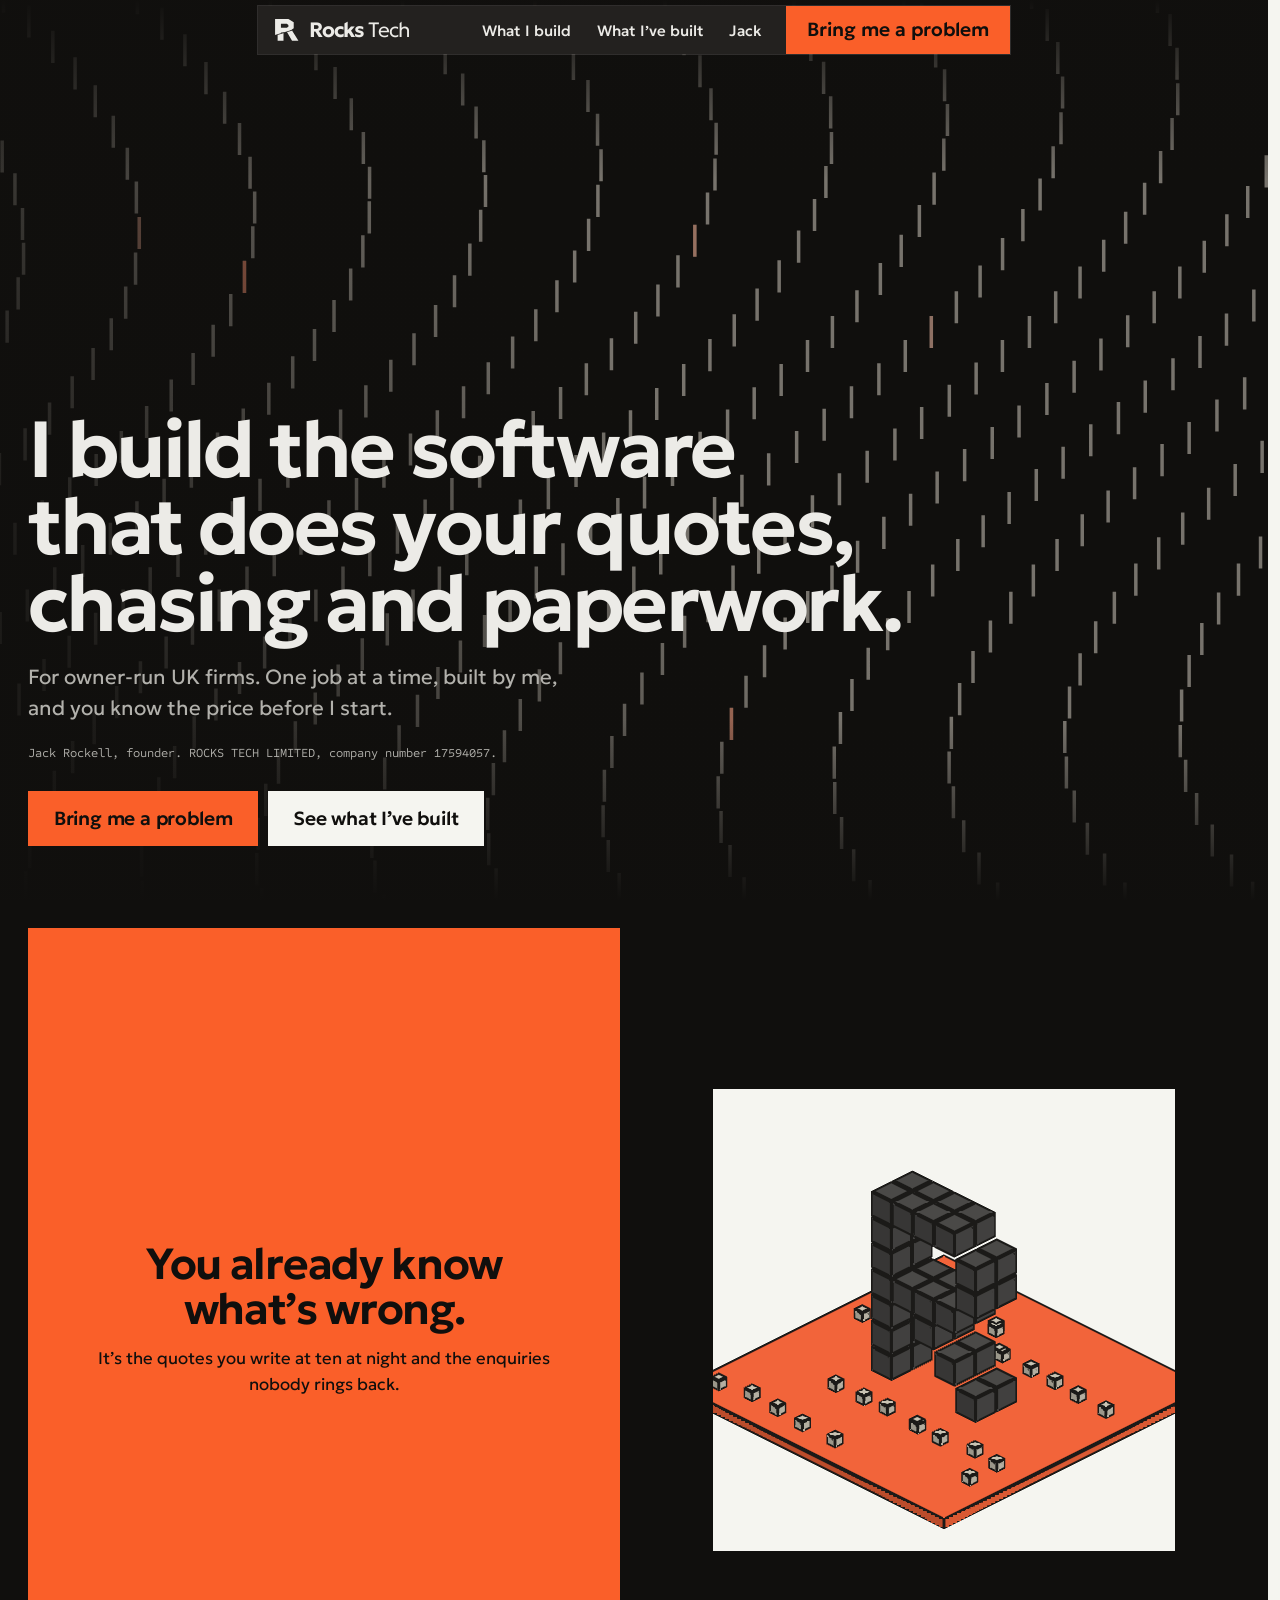
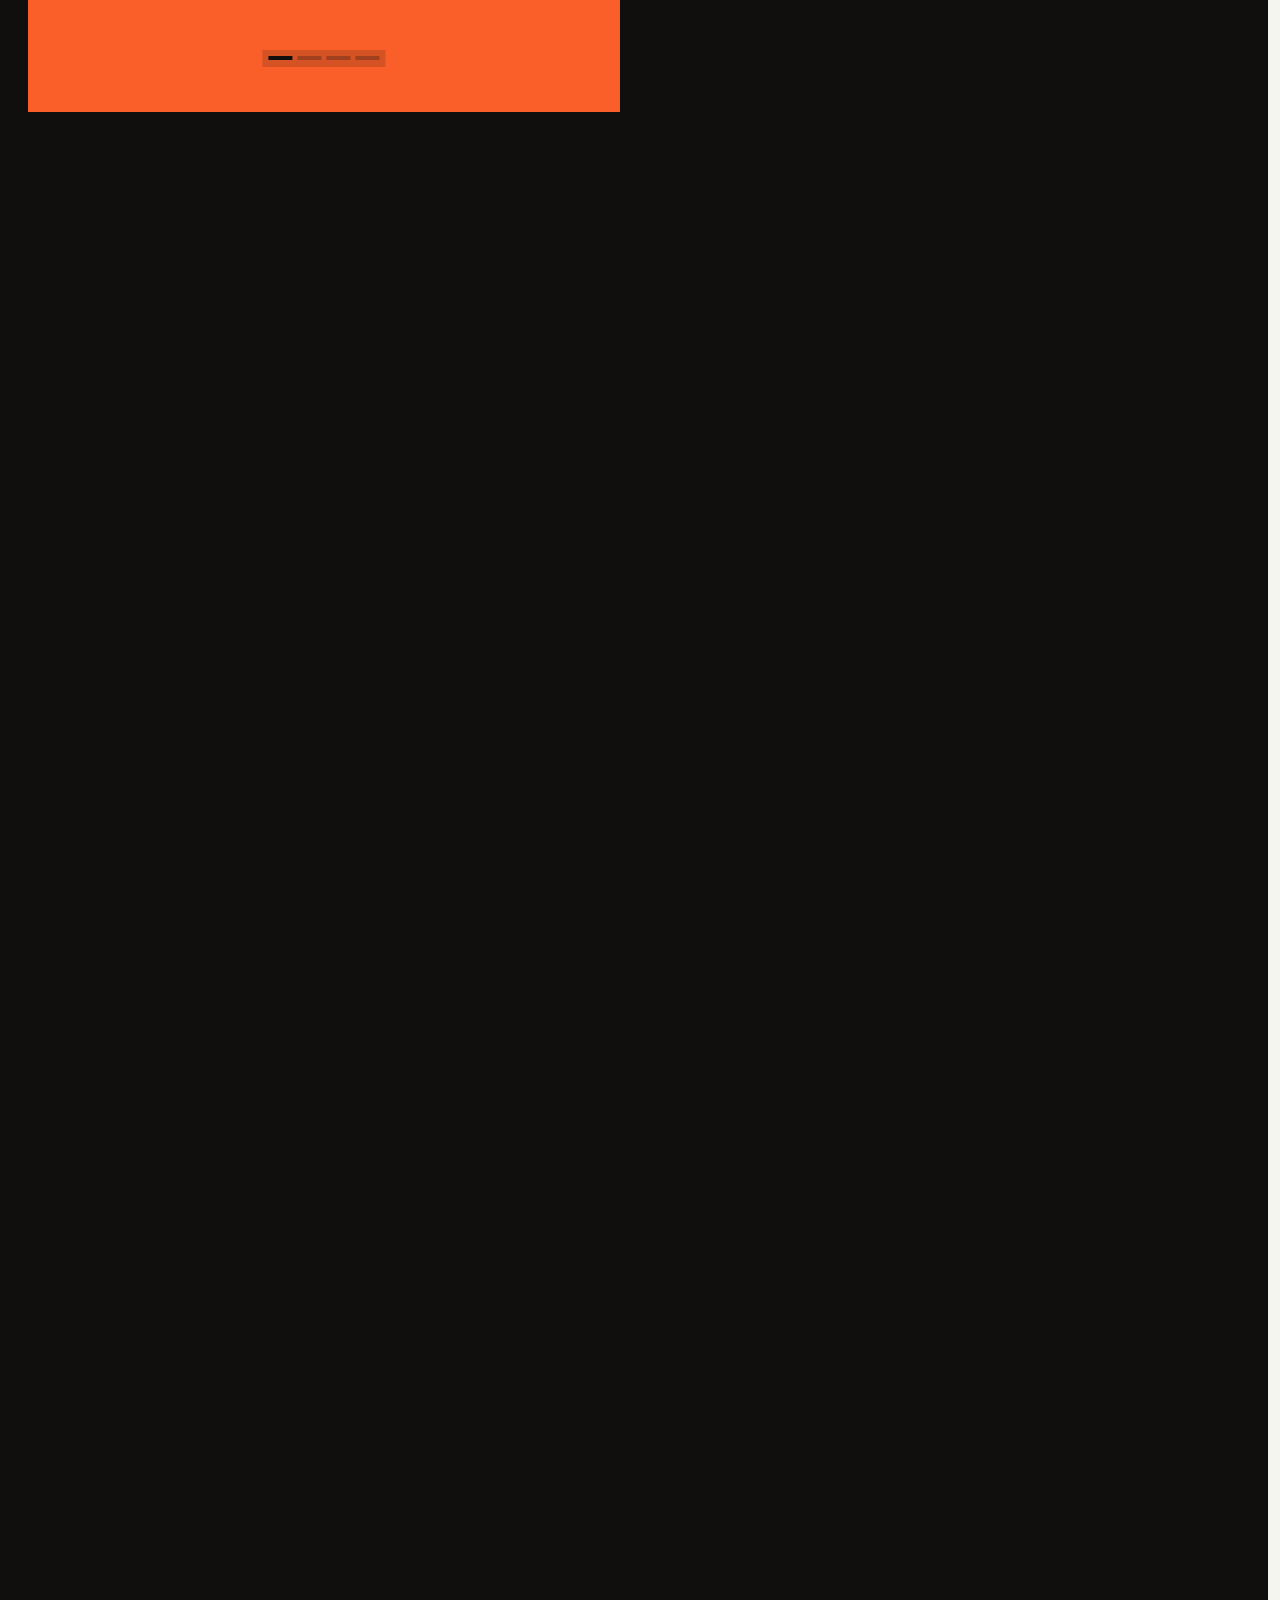
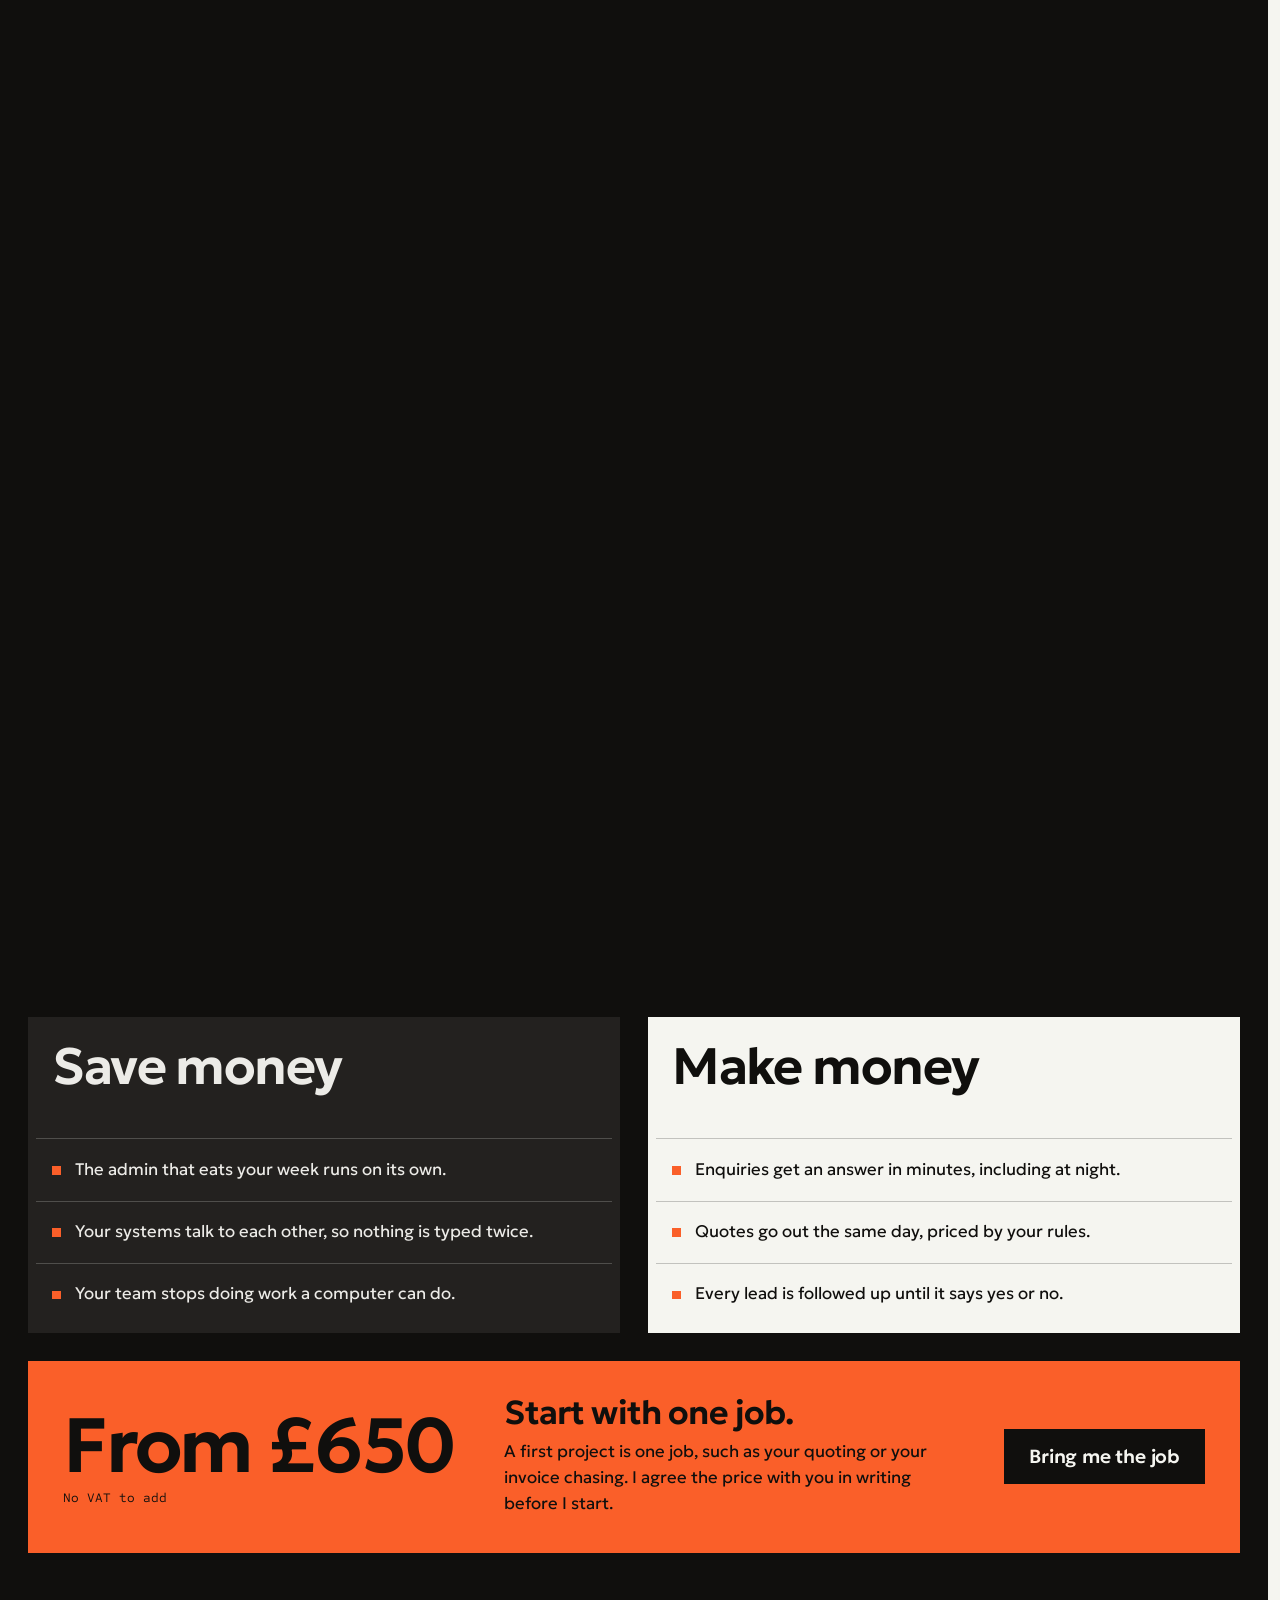
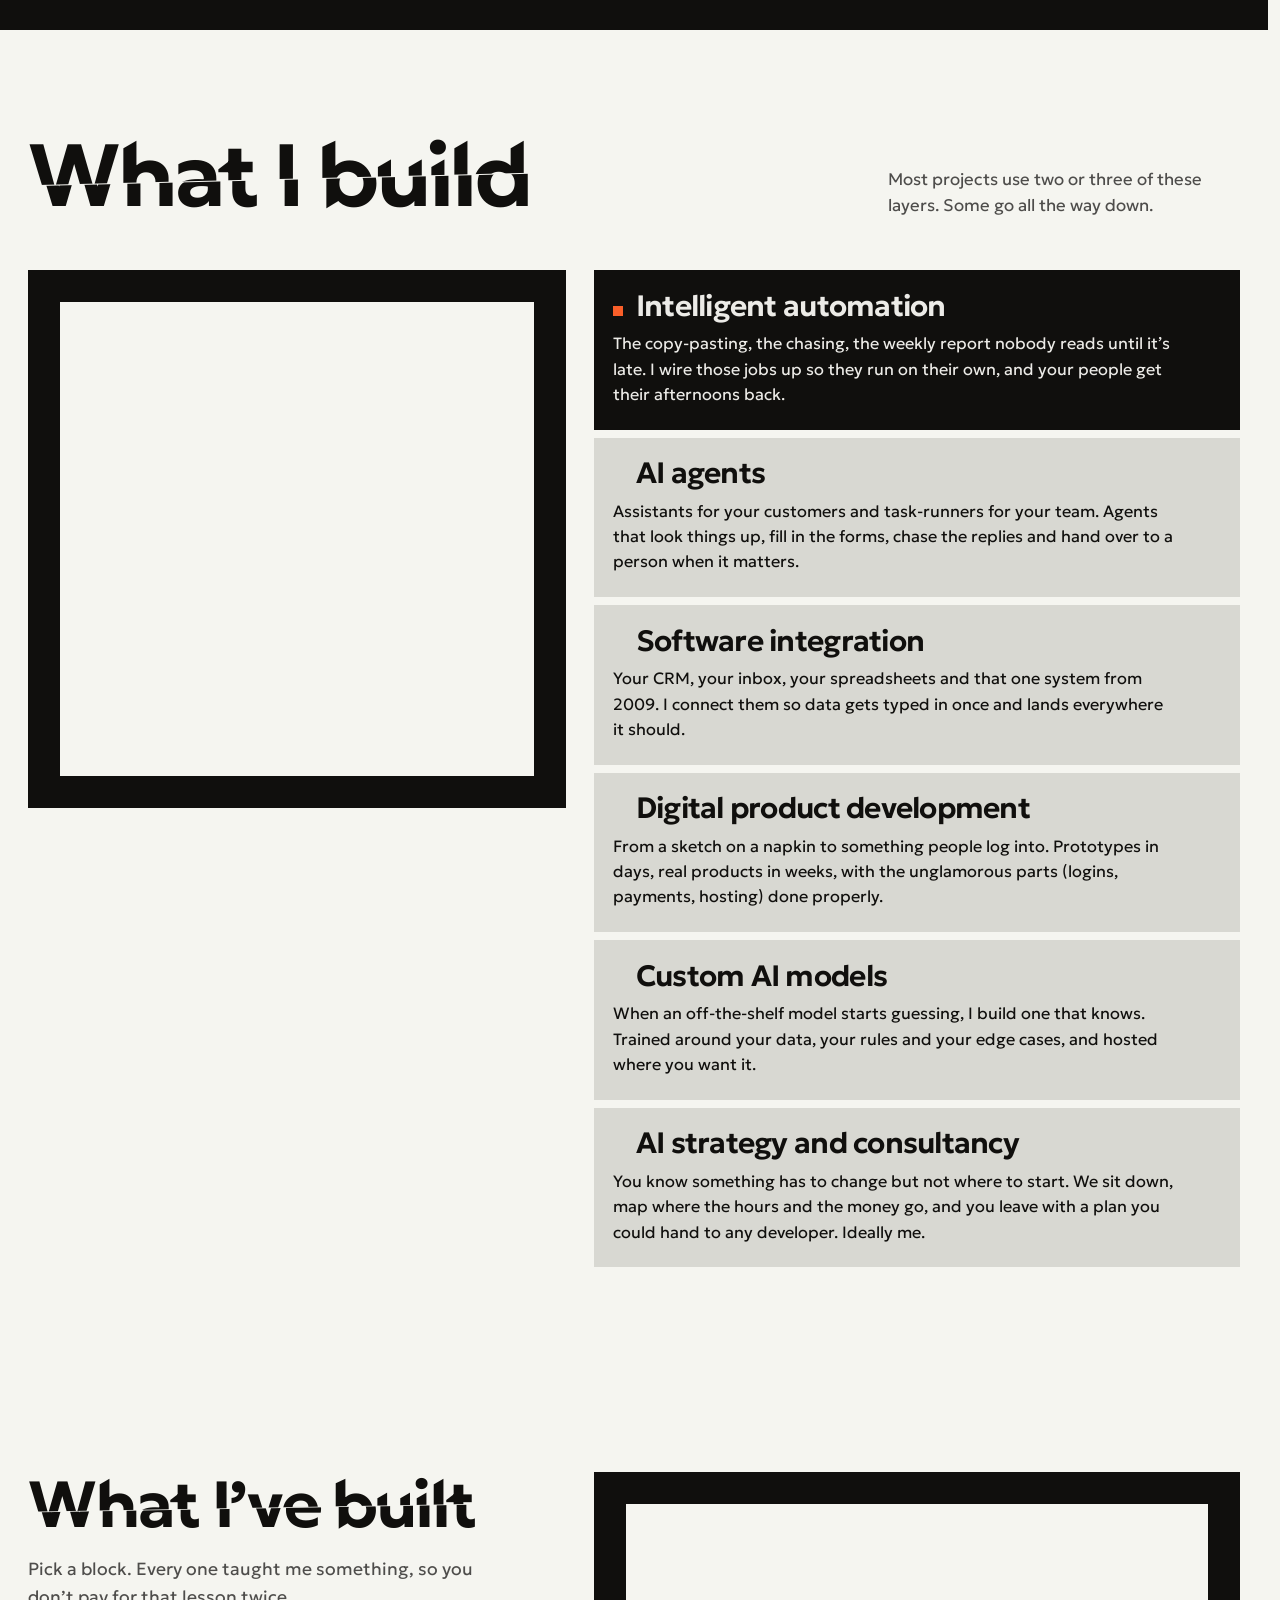
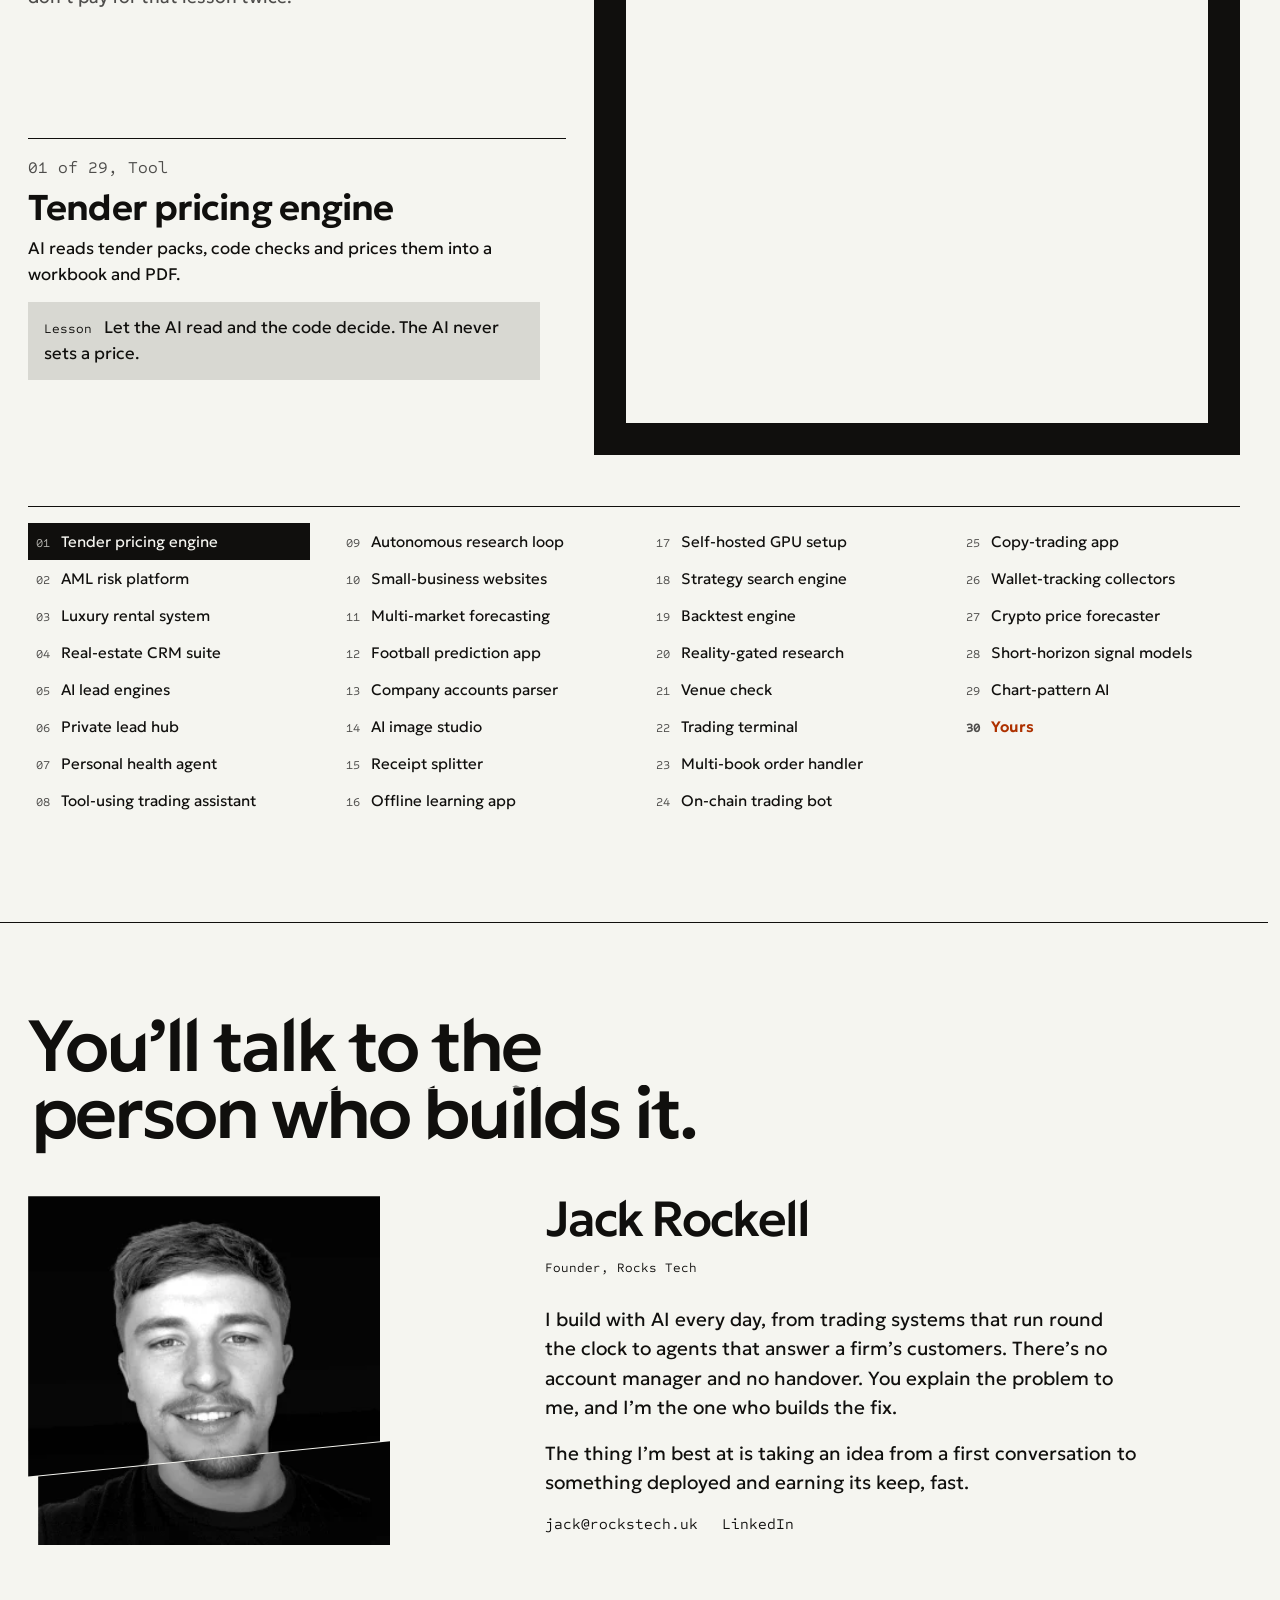
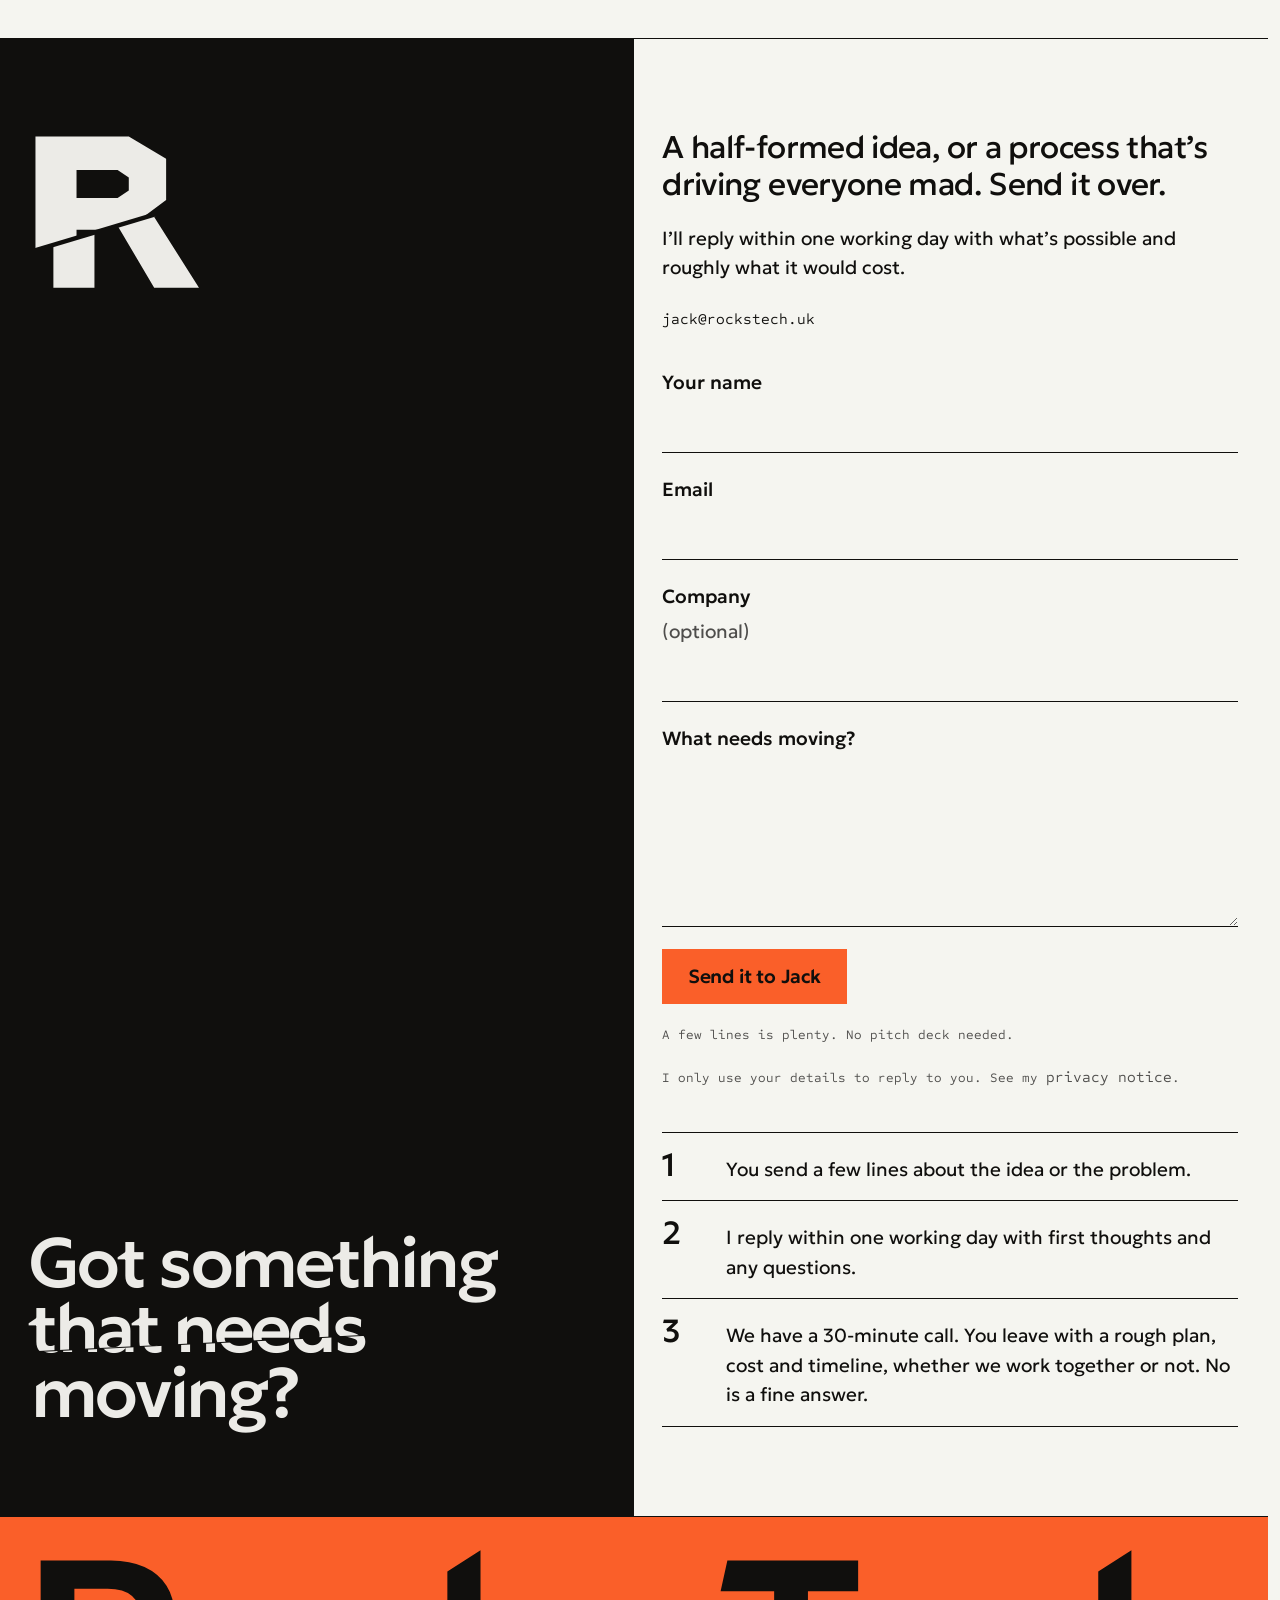
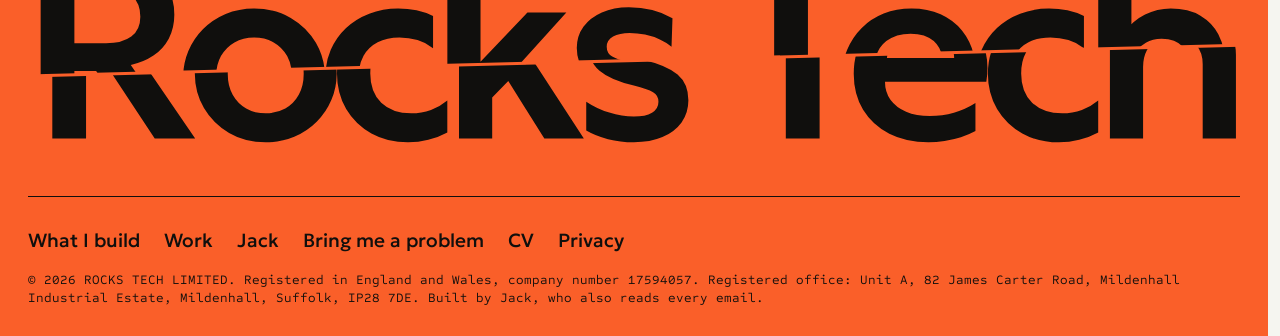
==== commit 36fdce9c: "Deploy: homepage stripped back, neutral dark colour" ====
--- a/index.html
+++ b/index.html
@@ -1 +1 @@
-<!DOCTYPE html><!--4rPV9X0l6cfPA_lqSMB_j--><html lang="en-GB" class="__variable_658365 __variable_a052ec"><head><meta charSet="utf-8"/><meta name="viewport" content="width=device-width, initial-scale=1"/><link rel="preload" href="/_next/static/media/9c928a6496248693-s.p.woff2" as="font" crossorigin="" type="font/woff2"/><link rel="preload" href="/_next/static/media/afee475112777bbe-s.p.woff2" as="font" crossorigin="" type="font/woff2"/><link rel="preload" href="/_next/static/media/feaba55b4ba3a393-s.p.woff2" as="font" crossorigin="" type="font/woff2"/><link rel="preload" as="image" href="/jack-rockell.webp"/><link rel="stylesheet" href="/_next/static/css/f058ab5518a875fd.css" data-precedence="next"/><link rel="stylesheet" href="/_next/static/css/aff9ff6a31920bf8.css" data-precedence="next"/><link rel="preload" as="script" fetchPriority="low" href="/_next/static/chunks/webpack-17059f9928e585d3.js"/><script src="/_next/static/chunks/4bd1b696-c023c6e3521b1417.js" async=""></script><script src="/_next/static/chunks/255-2aa030c9ba2867e3.js" async=""></script><script src="/_next/static/chunks/main-app-18824d2652946b76.js" async=""></script><script src="/_next/static/chunks/app/layout-e6466c5459d85b52.js" async=""></script><script src="/_next/static/chunks/619-ba102abea3e3d0e4.js" async=""></script><script src="/_next/static/chunks/app/page-f7080113a9dce5fb.js" async=""></script><meta name="next-size-adjust" content=""/><meta name="theme-color" content="#f5f5f0"/><title>Rocks Tech: AI automation, agents and custom models, by Jack</title><meta name="description" content="Rocks Tech is Jack Rockell&#x27;s AI studio. AI agents, automation, custom models, data pipelines and trading software, built by the person you talk to."/><meta property="og:title" content="Rocks Tech: rock-solid AI for businesses that want to move"/><meta property="og:description" content="Rocks Tech is Jack Rockell&#x27;s AI studio. AI agents, automation, custom models, data pipelines and trading software, built by the person you talk to."/><meta property="og:locale" content="en_GB"/><meta property="og:type" content="website"/><meta name="twitter:card" content="summary"/><meta name="twitter:title" content="Rocks Tech: rock-solid AI for businesses that want to move"/><meta name="twitter:description" content="Rocks Tech is Jack Rockell&#x27;s AI studio. AI agents, automation, custom models, data pipelines and trading software, built by the person you talk to."/><link rel="icon" href="/favicon.ico" type="image/x-icon" sizes="16x16"/><link rel="icon" href="/icon.svg?5b6c266c98080903" type="image/svg+xml" sizes="any"/><link rel="apple-touch-icon" href="/apple-icon.png?c208d0770ca3f7cc" type="image/png" sizes="180x180"/><script>(function(){var d=document.documentElement;if(!window.matchMedia('(prefers-reduced-motion: reduce)').matches){d.classList.add('motion');setTimeout(function(){if(!window.__rtMotion)d.classList.remove('motion')},3000)}})()</script><script src="/_next/static/chunks/polyfills-42372ed130431b0a.js" noModule=""></script></head><body><div hidden=""><!--$--><!--/$--></div><header class="nb nb-over"><div class="nb-in"><a class="nb-home bar-home" aria-label="Rocks Tech, home" href="/"><span class="logo "><svg viewBox="6 4 96 92" class="logo-mark" fill="currentColor" aria-hidden="true"><defs><clipPath id="lm-bar-up"><path d="M0 0H110V37.75L0 70.75Z"></path></clipPath><clipPath id="lm-bar-down"><path d="M0 73.25L110 40.25V110H0Z"></path></clipPath></defs><path fill-rule="evenodd" d="M10 8H60L80 20V42L64 54L88 92H64L44 58H32V92H10ZM32 26V41H54L60 37V30L54 26Z" clip-path="url(#lm-bar-up)"></path><g class="lm-low"><g transform="translate(9.6 -2.9)"><path fill-rule="evenodd" d="M10 8H60L80 20V42L64 54L88 92H64L44 58H32V92H10ZM32 26V41H54L60 37V30L54 26Z" clip-path="url(#lm-bar-down)"></path></g></g></svg><span class="logo-word">Rocks<span class="logo-tech">Tech</span></span></span></a><nav class="nb-nav" aria-label="Main"><ul><li><a href="/#build">What I build</a></li><li><a href="/#built">What I’ve built</a></li><li><a href="/#jack">Jack</a></li></ul><details class="nb-menu"><summary>Menu</summary><ul><li><a href="/#build">What I build</a></li><li><a href="/#built">What I’ve built</a></li><li><a href="/#jack">Jack</a></li></ul></details></nav><a class="nb-cta" href="/#contact"><span class="nb-long">Bring me a problem</span><span class="nb-short">Let’s talk</span></a></div></header><div class="borehole" aria-hidden="true"><svg class="bh-bed" aria-hidden="true" preserveAspectRatio="none"><rect width="100%" height="100%" fill="url(#lith-shale)"></rect></svg><svg class="bh-bed" aria-hidden="true" preserveAspectRatio="none"><rect width="100%" height="100%" fill="url(#lith-sandstone)"></rect></svg><svg class="bh-bed" aria-hidden="true" preserveAspectRatio="none"><rect width="100%" height="100%" fill="url(#lith-dolomite)"></rect></svg><svg class="bh-bed" aria-hidden="true" preserveAspectRatio="none"><rect width="100%" height="100%" fill="url(#lith-conglomerate)"></rect></svg><svg class="bh-bed" aria-hidden="true" preserveAspectRatio="none"><rect width="100%" height="100%" fill="url(#lith-granite)"></rect></svg><svg class="bh-bed" aria-hidden="true" preserveAspectRatio="none"><rect width="100%" height="100%" fill="url(#lith-limestone)"></rect></svg><span class="bh-mark"></span></div><main><section class="hh" aria-labelledby="hh-title"><canvas class="hh-field" aria-hidden="true"></canvas><div class="hh-copy"><h1 id="hh-title">I build the software that does your quotes, chasing and paperwork.</h1><p>For owner-run UK firms. One job at a time, built by me, and you know the price before I start.</p><p class="hh-who"><img src="/jack-rockell.webp" width="48" height="48" alt=""/><span>Jack Rockell, founder<small>ROCKS TECH LIMITED, company number 17594057</small></span></p><div class="hh-actions"><a class="button" href="#contact">Bring me a problem</a><a class="button button-plain" href="#built">See what I’ve built</a></div></div></section><section class="story" aria-label="How I work, in four steps"><div class="story-pin"><div class="story-panel"><p class="story-label">How I work</p><ol class="story-beats"><li class="is-on"><h2>You already know what’s wrong.</h2><p>It’s the quotes you write at ten at night and the enquiries nobody rings back.</p></li><li><h2>First we put a number on it.</h2><p>You tell me how the job gets done now. We work out what it costs you in hours and pounds, using your own figures.</p></li><li><h2>Then I cut it down to one job.</h2><p>I pick the fix that pays back fastest and build that first. You know the price before I start.</p></li><li><h2>You get your hours back.</h2><p>And if AI isn’t the answer, I’ll say so before you spend anything.</p></li></ol><div class="story-pips" aria-hidden="true"><span class="is-on"></span><span></span><span></span><span></span></div></div><div class="story-field"><div class="story-card"><!--$!--><template data-dgst="BAILOUT_TO_CLIENT_SIDE_RENDERING"></template><!--/$--></div></div></div></section><section class="offer" aria-label="What the work is for"><article class="offer-card offer-save"><header><h2>Save money</h2><svg viewBox="-80 -112 160 150" aria-hidden="true"><g class="cube cube-paper"><polygon class="f-top" points="0.0,-26.0 22.5,-13.0 0.0,0.0 -22.5,-13.0"></polygon><polygon class="f-right" points="22.5,13.0 0.0,26.0 0.0,0.0 22.5,-13.0"></polygon><polygon class="f-left" points="-22.5,13.0 0.0,26.0 0.0,0.0 -22.5,-13.0"></polygon></g><g class="cube cube-dark"><polygon class="f-top" points="22.5,-13.0 45.0,0.0 22.5,13.0 0.0,0.0"></polygon><polygon class="f-right" points="45.0,26.0 22.5,39.0 22.5,13.0 45.0,0.0"></polygon><polygon class="f-left" points="0.0,26.0 22.5,39.0 22.5,13.0 0.0,0.0"></polygon></g><g class="cube cube-paper"><polygon class="f-top" points="-22.5,-13.0 0.0,0.0 -22.5,13.0 -45.0,0.0"></polygon><polygon class="f-right" points="0.0,26.0 -22.5,39.0 -22.5,13.0 0.0,0.0"></polygon><polygon class="f-left" points="-45.0,26.0 -22.5,39.0 -22.5,13.0 -45.0,0.0"></polygon></g><g class="cube cube-ghost"><polygon class="f-top" points="0.0,-52.0 22.5,-39.0 0.0,-26.0 -22.5,-39.0"></polygon><polygon class="f-right" points="22.5,-13.0 0.0,0.0 0.0,-26.0 22.5,-39.0"></polygon><polygon class="f-left" points="-22.5,-13.0 0.0,0.0 0.0,-26.0 -22.5,-39.0"></polygon></g><g class="cube cube-spot cube-leaves"><polygon class="f-top" points="0.0,-52.0 22.5,-39.0 0.0,-26.0 -22.5,-39.0"></polygon><polygon class="f-right" points="22.5,-13.0 0.0,0.0 0.0,-26.0 22.5,-39.0"></polygon><polygon class="f-left" points="-22.5,-13.0 0.0,0.0 0.0,-26.0 -22.5,-39.0"></polygon></g></svg></header><ul><li>The admin that eats your week runs on its own.</li><li>Your systems talk to each other, so nothing is typed twice.</li><li>Your team stops doing work a computer can do.</li></ul><a class="button offer-cta" href="#contact">Tell me what eats your week</a></article><article class="offer-card offer-make"><header><h2>Make money</h2><svg viewBox="-80 -112 160 150" aria-hidden="true"><g class="cube cube-dark"><polygon class="f-top" points="0.0,-26.0 22.5,-13.0 0.0,0.0 -22.5,-13.0"></polygon><polygon class="f-right" points="22.5,13.0 0.0,26.0 0.0,0.0 22.5,-13.0"></polygon><polygon class="f-left" points="-22.5,13.0 0.0,26.0 0.0,0.0 -22.5,-13.0"></polygon></g><g class="cube cube-paper"><polygon class="f-top" points="22.5,-13.0 45.0,0.0 22.5,13.0 0.0,0.0"></polygon><polygon class="f-right" points="45.0,26.0 22.5,39.0 22.5,13.0 45.0,0.0"></polygon><polygon class="f-left" points="0.0,26.0 22.5,39.0 22.5,13.0 0.0,0.0"></polygon></g><g class="cube cube-paper"><polygon class="f-top" points="-22.5,-13.0 0.0,0.0 -22.5,13.0 -45.0,0.0"></polygon><polygon class="f-right" points="0.0,26.0 -22.5,39.0 -22.5,13.0 0.0,0.0"></polygon><polygon class="f-left" points="-45.0,26.0 -22.5,39.0 -22.5,13.0 -45.0,0.0"></polygon></g><g class="cube cube-paper"><polygon class="f-top" points="0.0,-52.0 22.5,-39.0 0.0,-26.0 -22.5,-39.0"></polygon><polygon class="f-right" points="22.5,-13.0 0.0,0.0 0.0,-26.0 22.5,-39.0"></polygon><polygon class="f-left" points="-22.5,-13.0 0.0,0.0 0.0,-26.0 -22.5,-39.0"></polygon></g><g class="cube cube-ghost"><polygon class="f-top" points="0.0,-78.0 22.5,-65.0 0.0,-52.0 -22.5,-65.0"></polygon><polygon class="f-right" points="22.5,-39.0 0.0,-26.0 0.0,-52.0 22.5,-65.0"></polygon><polygon class="f-left" points="-22.5,-39.0 0.0,-26.0 0.0,-52.0 -22.5,-65.0"></polygon></g><g class="cube cube-spot cube-lands"><polygon class="f-top" points="0.0,-78.0 22.5,-65.0 0.0,-52.0 -22.5,-65.0"></polygon><polygon class="f-right" points="22.5,-39.0 0.0,-26.0 0.0,-52.0 22.5,-65.0"></polygon><polygon class="f-left" points="-22.5,-39.0 0.0,-26.0 0.0,-52.0 -22.5,-65.0"></polygon></g></svg></header><ul><li>Enquiries get an answer in minutes, including at night.</li><li>Quotes go out the same day, priced by your rules.</li><li>Every lead is followed up until it says yes or no.</li></ul><a class="button offer-cta" href="#build">See what I build</a></article><div class="offer-first"><p class="offer-price">From £650<small>No VAT to add</small></p><div><h2>Start with one job.</h2><p>A first project is one job, such as your quoting or your invoice chasing. I agree the price with you in writing before I start.</p></div><a class="button offer-first-cta" href="#contact">Bring me the job</a></div></section><section id="build" class="svc" aria-labelledby="build-title"><div class="svc-head"><h2 id="build-title">What I build</h2><p>Most projects use two or three of these layers. Some go all the way down.</p></div><div class="svc-field" aria-hidden="true"><div class="svc-card"><!--$!--><template data-dgst="BAILOUT_TO_CLIENT_SIDE_RENDERING"></template><!--/$--></div></div><ol class="svc-list"><li class="is-on"><h3>Intelligent automation</h3><p>The copy-pasting, the chasing, the weekly report nobody reads until it’s late. I wire those jobs up so they run on their own, and your people get their afternoons back.</p></li><li><h3>AI agents</h3><p>Assistants for your customers and task-runners for your team. Agents that look things up, fill in the forms, chase the replies and hand over to a person when it matters.</p></li><li><h3>Software integration</h3><p>Your CRM, your inbox, your spreadsheets and that one system from 2009. I connect them so data gets typed in once and lands everywhere it should.</p></li><li><h3>Digital product development</h3><p>From a sketch on a napkin to something people log into. Prototypes in days, real products in weeks, with the unglamorous parts (logins, payments, hosting) done properly.</p></li><li><h3>Custom AI models</h3><p>When an off-the-shelf model starts guessing, I build one that knows. Trained around your data, your rules and your edge cases, and hosted where you want it.</p></li><li><h3>AI strategy and consultancy</h3><p>You know something has to change but not where to start. We sit down, map where the hours and the money go, and you leave with a plan you could hand to any developer. Ideally me.</p></li></ol></section><section id="built" class="built" aria-labelledby="built-title"><div class="built-head"><h2 id="built-title">What I’ve built.</h2><p>Hover or tap a block. Every one taught me something, so you don’t pay for that lesson twice.</p></div><div class="built-field"><div class="built-card"><!--$!--><template data-dgst="BAILOUT_TO_CLIENT_SIDE_RENDERING"></template><!--/$--></div></div><div class="built-detail" aria-live="polite"><p class="built-meta">01<!-- --> of <!-- -->29<!-- -->, <!-- -->Trading system</p><h3>Strategy search engine</h3><p>Writes trading rules, tests them on data it has never seen, then paper-trades the survivors.</p><p class="built-lesson"><span>Lesson</span> <!-- -->One day it had 202 survivors that were really three ideas. Near-copies now count as one.</p></div><ol class="built-list"><li><button type="button" class="is-on" aria-pressed="true"><span>01</span> <!-- -->Strategy search engine</button></li><li><button type="button" aria-pressed="false"><span>02</span> <!-- -->Backtest engine</button></li><li><button type="button" aria-pressed="false"><span>03</span> <!-- -->Reality-gated research</button></li><li><button type="button" aria-pressed="false"><span>04</span> <!-- -->Venue check</button></li><li><button type="button" aria-pressed="false"><span>05</span> <!-- -->Trading terminal</button></li><li><button type="button" aria-pressed="false"><span>06</span> <!-- -->Multi-book order handler</button></li><li><button type="button" aria-pressed="false"><span>07</span> <!-- -->On-chain trading bot</button></li><li><button type="button" aria-pressed="false"><span>08</span> <!-- -->Copy-trading app</button></li><li><button type="button" aria-pressed="false"><span>09</span> <!-- -->Wallet-tracking collectors</button></li><li><button type="button" aria-pressed="false"><span>10</span> <!-- -->Crypto price forecaster</button></li><li><button type="button" aria-pressed="false"><span>11</span> <!-- -->Short-horizon signal models</button></li><li><button type="button" aria-pressed="false"><span>12</span> <!-- -->Multi-market forecasting</button></li><li><button type="button" aria-pressed="false"><span>13</span> <!-- -->Chart-pattern AI</button></li><li><button type="button" aria-pressed="false"><span>14</span> <!-- -->Football prediction app</button></li><li><button type="button" aria-pressed="false"><span>15</span> <!-- -->Tender pricing engine</button></li><li><button type="button" aria-pressed="false"><span>16</span> <!-- -->AML risk platform</button></li><li><button type="button" aria-pressed="false"><span>17</span> <!-- -->Luxury rental system</button></li><li><button type="button" aria-pressed="false"><span>18</span> <!-- -->Real-estate CRM suite</button></li><li><button type="button" aria-pressed="false"><span>19</span> <!-- -->AI lead engines</button></li><li><button type="button" aria-pressed="false"><span>20</span> <!-- -->Private lead hub</button></li><li><button type="button" aria-pressed="false"><span>21</span> <!-- -->Company accounts parser</button></li><li><button type="button" aria-pressed="false"><span>22</span> <!-- -->Personal health agent</button></li><li><button type="button" aria-pressed="false"><span>23</span> <!-- -->Tool-using trading assistant</button></li><li><button type="button" aria-pressed="false"><span>24</span> <!-- -->Autonomous research loop</button></li><li><button type="button" aria-pressed="false"><span>25</span> <!-- -->AI image studio</button></li><li><button type="button" aria-pressed="false"><span>26</span> <!-- -->Receipt splitter</button></li><li><button type="button" aria-pressed="false"><span>27</span> <!-- -->Offline learning app</button></li><li><button type="button" aria-pressed="false"><span>28</span> <!-- -->Small-business websites</button></li><li><button type="button" aria-pressed="false"><span>29</span> <!-- -->Self-hosted GPU setup</button></li><li><button type="button" class="is-next" aria-pressed="false"><span>30</span> Yours</button></li></ol></section><section class="figs" aria-label="Rocks Tech in numbers"><div class="fig"><p class="fig-n"><span class="roll" data-reveal=""><span class="sr-only">29</span><span class="roll-track" aria-hidden="true"><span class="roll-col" style="--d:2;--i:0"><span class="roll-strip"></span></span><span class="roll-col" style="--d:9;--i:1"><span class="roll-strip"></span></span></span></span></p><p class="fig-l">things built end to end, each with a lesson attached</p></div><div class="fig"><p class="fig-n"><span class="roll" data-reveal=""><span class="sr-only">6</span><span class="roll-track" aria-hidden="true"><span class="roll-col" style="--d:6;--i:0"><span class="roll-strip"></span></span></span></span></p><p class="fig-l">kinds of work, from agents to custom models</p></div><div class="fig"><p class="fig-n"><span class="roll" data-reveal=""><span class="sr-only">2024</span><span class="roll-track" aria-hidden="true"><span class="roll-col" style="--d:2;--i:0"><span class="roll-strip"></span></span><span class="roll-col" style="--d:0;--i:1"><span class="roll-strip"></span></span><span class="roll-col" style="--d:2;--i:2"><span class="roll-strip"></span></span><span class="roll-col" style="--d:4;--i:3"><span class="roll-strip"></span></span></span></span></p><p class="fig-l">the year I started building AI full time</p></div><div class="fig"><p class="fig-n"><span class="roll" data-reveal=""><span class="sr-only">1</span><span class="roll-track" aria-hidden="true"><span class="roll-col" style="--d:1;--i:0"><span class="roll-strip"></span></span></span></span></p><p class="fig-l">person. You talk to the one who builds it</p></div></section><section id="jack" class="jack rule-top" aria-labelledby="jack-title"><div class="jack-head"><h2 id="jack-title" class="ft " data-text="You’ll talk to the person who builds it." data-reveal=""><span class="ft-a">You’ll talk to the person who builds it.</span></h2></div><figure class="jack-photo" data-reveal=""><img class="jp-a" src="/jack-rockell.webp" width="300" height="300" alt="Jack Rockell"/><img class="jp-b" src="/jack-rockell.webp" width="300" height="300" alt="" aria-hidden="true"/></figure><div class="jack-body"><p class="jack-name">Jack Rockell</p><p class="jack-role">Founder, Rocks Tech</p><p>I build with AI every day, from trading systems that run round the clock to agents that answer a firm’s customers. There’s no account manager and no handover. You explain the problem to me, and I’m the one who builds the fix.</p><p>The thing I’m best at is taking an idea from a first conversation to something deployed and earning its keep, fast.</p><p class="jack-links"><a href="mailto:jack@rockstech.uk">jack@rockstech.uk</a><a href="https://www.linkedin.com/in/jack-rockell-841482267/" rel="noopener">LinkedIn</a></p></div></section><section id="contact" class="contact rule-top" aria-labelledby="contact-title"><div class="contact-head ink"><svg viewBox="6 4 96 92" class="contact-mark" fill="currentColor" aria-hidden="true"><defs><clipPath id="lm-contact-up"><path d="M0 0H110V37.75L0 70.75Z"></path></clipPath><clipPath id="lm-contact-down"><path d="M0 73.25L110 40.25V110H0Z"></path></clipPath></defs><path fill-rule="evenodd" d="M10 8H60L80 20V42L64 54L88 92H64L44 58H32V92H10ZM32 26V41H54L60 37V30L54 26Z" clip-path="url(#lm-contact-up)"></path><g class="lm-low"><g transform="translate(9.6 -2.9)"><path fill-rule="evenodd" d="M10 8H60L80 20V42L64 54L88 92H64L44 58H32V92H10ZM32 26V41H54L60 37V30L54 26Z" clip-path="url(#lm-contact-down)"></path></g></g></svg><h2 id="contact-title" class="ft " data-text="Got something that needs moving?" data-reveal=""><span class="ft-a">Got something that needs moving?</span></h2></div><div class="contact-body"><p class="lede">A half-formed idea, a process that’s driving everyone mad, a product you’ve been sketching for a year. Send it over.</p><p>I’ll reply within one working day with honest thoughts on what’s possible, what it might cost and how fast it could ship.</p><p><a href="mailto:jack@rockstech.uk" class="text-link">jack@rockstech.uk</a></p><form class="form" action="https://formsubmit.co/jack@rockstech.uk" method="post"><input type="hidden" name="_subject" value="New enquiry from rockstech"/><input type="hidden" name="_next" value="https://rockstech.uk/thanks/"/><input type="hidden" name="_template" value="table"/><input type="text" class="honey" tabindex="-1" autoComplete="off" name="_honey"/><label>Your name<input type="text" autoComplete="name" required="" name="name"/></label><label>Email<input type="email" autoComplete="email" inputMode="email" required="" name="email"/></label><label>Company <span class="optional">(optional)</span><input type="text" autoComplete="organization" name="company"/></label><label>What needs moving?<textarea name="details" rows="5" required=""></textarea></label><button type="submit" class="button">Send it to Jack</button><p class="form-note">A few lines is plenty. No pitch deck needed.</p><p class="form-note">I only use your details to reply to you. See my<!-- --> <a href="/privacy/" class="text-link">privacy notice</a>.</p></form><ol class="next-steps"><li><span class="ns-n">1</span><span>You send a few lines about the idea or the problem.</span></li><li><span class="ns-n">2</span><span>I reply within one working day with first thoughts and any questions.</span></li><li><span class="ns-n">3</span><span>We have a 30-minute call. You leave with a rough plan, cost and timeline, whether we work together or not. No is a fine answer.</span></li></ol></div></section></main><footer class="foot rule-top"><p class="ft foot-word" data-text="Rocks Tech" data-reveal=""><span class="ft-a">Rocks Tech</span></p><div class="foot-row"><nav aria-label="Footer"><a href="/#build">What I build</a><a href="/work/">Work</a><a href="/#jack">Jack</a><a href="/#contact">Bring me a problem</a><a href="/cv/">CV</a><a href="/privacy/">Privacy</a></nav><p class="foot-legal">© 2026 ROCKS TECH LIMITED. Registered in England and Wales, company number 17594057. Registered office: Unit A, 82 James Carter Road, Mildenhall Industrial Estate, Mildenhall, Suffolk, IP28 7DE. Built by Jack, who also reads every email.</p></div></footer><script type="application/ld+json">{"@context":"https://schema.org","@type":"Organization","name":"Rocks Tech","url":"https://rockstech.uk","description":"Rocks Tech is Jack Rockell's AI studio. AI agents, automation, custom models, data pipelines and trading software, built by the person you talk to.","founder":{"@type":"Person","name":"Jack Rockell","sameAs":"https://www.linkedin.com/in/jack-rockell-841482267/"}}</script><!--$--><!--/$--><script src="/_next/static/chunks/webpack-17059f9928e585d3.js" id="_R_" async=""></script><script>(self.__next_f=self.__next_f||[]).push([0])</script><script>self.__next_f.push([1,"1:\"$Sreact.fragment\"\n2:I[9766,[],\"\"]\n3:I[8924,[],\"\"]\n4:I[8687,[\"177\",\"static/chunks/app/layout-e6466c5459d85b52.js\"],\"Motion\"]\n5:I[2619,[\"619\",\"static/chunks/619-ba102abea3e3d0e4.js\",\"974\",\"static/chunks/app/page-f7080113a9dce5fb.js\"],\"\"]\n11:I[7150,[],\"\"]\n:HL[\"/_next/static/media/9c928a6496248693-s.p.woff2\",\"font\",{\"crossOrigin\":\"\",\"type\":\"font/woff2\"}]\n:HL[\"/_next/static/media/afee475112777bbe-s.p.woff2\",\"font\",{\"crossOrigin\":\"\",\"type\":\"font/woff2\"}]\n:HL[\"/_next/static/media/feaba55b4ba3a393-s.p.woff2\",\"font\",{\"crossOrigin\":\"\",\"type\":\"font/woff2\"}]\n:HL[\"/_next/static/css/f058ab5518a875fd.css\",\"style\"]\n:HL[\"/_next/static/css/aff9ff6a31920bf8.css\",\"style\"]\n"])</script><script>self.__next_f.push([1,"0:{\"P\":null,\"b\":\"4rPV9X0l6cfPA_lqSMB_j\",\"p\":\"\",\"c\":[\"\",\"\"],\"i\":false,\"f\":[[[\"\",{\"children\":[\"__PAGE__\",{}]},\"$undefined\",\"$undefined\",true],[\"\",[\"$\",\"$1\",\"c\",{\"children\":[[[\"$\",\"link\",\"0\",{\"rel\":\"stylesheet\",\"href\":\"/_next/static/css/f058ab5518a875fd.css\",\"precedence\":\"next\",\"crossOrigin\":\"$undefined\",\"nonce\":\"$undefined\"}]],[\"$\",\"html\",null,{\"lang\":\"en-GB\",\"className\":\"__variable_658365 __variable_a052ec\",\"suppressHydrationWarning\":true,\"children\":[[\"$\",\"head\",null,{\"children\":[\"$\",\"script\",null,{\"dangerouslySetInnerHTML\":{\"__html\":\"(function(){var d=document.documentElement;if(!window.matchMedia('(prefers-reduced-motion: reduce)').matches){d.classList.add('motion');setTimeout(function(){if(!window.__rtMotion)d.classList.remove('motion')},3000)}})()\"}}]}],[\"$\",\"body\",null,{\"children\":[[\"$\",\"$L2\",null,{\"parallelRouterKey\":\"children\",\"error\":\"$undefined\",\"errorStyles\":\"$undefined\",\"errorScripts\":\"$undefined\",\"template\":[\"$\",\"$L3\",null,{}],\"templateStyles\":\"$undefined\",\"templateScripts\":\"$undefined\",\"notFound\":[[[\"$\",\"title\",null,{\"children\":\"404: This page could not be found.\"}],[\"$\",\"div\",null,{\"style\":{\"fontFamily\":\"system-ui,\\\"Segoe UI\\\",Roboto,Helvetica,Arial,sans-serif,\\\"Apple Color Emoji\\\",\\\"Segoe UI Emoji\\\"\",\"height\":\"100vh\",\"textAlign\":\"center\",\"display\":\"flex\",\"flexDirection\":\"column\",\"alignItems\":\"center\",\"justifyContent\":\"center\"},\"children\":[\"$\",\"div\",null,{\"children\":[[\"$\",\"style\",null,{\"dangerouslySetInnerHTML\":{\"__html\":\"body{color:#000;background:#fff;margin:0}.next-error-h1{border-right:1px solid rgba(0,0,0,.3)}@media (prefers-color-scheme:dark){body{color:#fff;background:#000}.next-error-h1{border-right:1px solid rgba(255,255,255,.3)}}\"}}],[\"$\",\"h1\",null,{\"className\":\"next-error-h1\",\"style\":{\"display\":\"inline-block\",\"margin\":\"0 20px 0 0\",\"padding\":\"0 23px 0 0\",\"fontSize\":24,\"fontWeight\":500,\"verticalAlign\":\"top\",\"lineHeight\":\"49px\"},\"children\":404}],[\"$\",\"div\",null,{\"style\":{\"display\":\"inline-block\"},\"children\":[\"$\",\"h2\",null,{\"style\":{\"fontSize\":14,\"fontWeight\":400,\"lineHeight\":\"49px\",\"margin\":0},\"children\":\"This page could not be found.\"}]}]]}]}]],[]],\"forbidden\":\"$undefined\",\"unauthorized\":\"$undefined\"}],[\"$\",\"$L4\",null,{}]]}]]}]]}],{\"children\":[\"__PAGE__\",[\"$\",\"$1\",\"c\",{\"children\":[[[\"$\",\"header\",null,{\"className\":\"nb nb-over\",\"children\":[\"$\",\"div\",null,{\"className\":\"nb-in\",\"children\":[[\"$\",\"$L5\",null,{\"href\":\"/\",\"className\":\"nb-home bar-home\",\"aria-label\":\"Rocks Tech, home\",\"children\":[\"$\",\"span\",null,{\"className\":\"logo \",\"children\":[[\"$\",\"svg\",null,{\"viewBox\":\"6 4 96 92\",\"className\":\"logo-mark\",\"fill\":\"currentColor\",\"role\":\"$undefined\",\"aria-hidden\":true,\"children\":[null,[\"$\",\"defs\",null,{\"children\":[[\"$\",\"clipPath\",null,{\"id\":\"lm-bar-up\",\"children\":[\"$\",\"path\",null,{\"d\":\"M0 0H110V37.75L0 70.75Z\"}]}],[\"$\",\"clipPath\",null,{\"id\":\"lm-bar-down\",\"children\":[\"$\",\"path\",null,{\"d\":\"M0 73.25L110 40.25V110H0Z\"}]}]]}],[\"$\",\"path\",null,{\"fillRule\":\"evenodd\",\"d\":\"M10 8H60L80 20V42L64 54L88 92H64L44 58H32V92H10ZM32 26V41H54L60 37V30L54 26Z\",\"clipPath\":\"url(#lm-bar-up)\"}],[\"$\",\"g\",null,{\"className\":\"lm-low\",\"children\":[\"$\",\"g\",null,{\"transform\":\"translate(9.6 -2.9)\",\"children\":[\"$\",\"path\",null,{\"fillRule\":\"evenodd\",\"d\":\"M10 8H60L80 20V42L64 54L88 92H64L44 58H32V92H10ZM32 26V41H54L60 37V30L54 26Z\",\"clipPath\":\"url(#lm-bar-down)\"}]}]}]]}],[\"$\",\"span\",null,{\"className\":\"logo-word\",\"children\":[\"Rocks\",[\"$\",\"span\",null,{\"className\":\"logo-tech\",\"children\":\"Tech\"}]]}]]}]}],[\"$\",\"nav\",null,{\"className\":\"nb-nav\",\"aria-label\":\"Main\",\"children\":[[\"$\",\"ul\",null,{\"children\":[[\"$\",\"li\",\"/#build\",{\"children\":[\"$\",\"a\",null,{\"href\":\"/#build\",\"children\":\"What I build\"}]}],[\"$\",\"li\",\"/#built\",{\"children\":[\"$\",\"a\",null,{\"href\":\"/#built\",\"children\":\"What I’ve built\"}]}],[\"$\",\"li\",\"/#jack\",{\"children\":[\"$\",\"a\",null,{\"href\":\"/#jack\",\"children\":\"Jack\"}]}]]}],[\"$\",\"details\",null,{\"className\":\"nb-menu\",\"children\":[[\"$\",\"summary\",null,{\"children\":\"Menu\"}],[\"$\",\"ul\",null,{\"children\":[[\"$\",\"li\",\"/#build\",{\"children\":[\"$\",\"a\",null,{\"href\":\"/#build\",\"children\":\"What I build\"}]}],[\"$\",\"li\",\"/#built\",{\"children\":[\"$\",\"a\",null,{\"href\":\"/#built\",\"children\":\"What I’ve built\"}]}],[\"$\",\"li\",\"/#jack\",{\"children\":[\"$\",\"a\",null,{\"href\":\"/#jack\",\"children\":\"Jack\"}]}]]}]]}]]}],[\"$\",\"$L5\",null,{\"href\":\"/#contact\",\"className\":\"nb-cta\",\"children\":[[\"$\",\"span\",null,{\"className\":\"nb-long\",\"children\":\"Bring me a problem\"}],[\"$\",\"span\",null,{\"className\":\"nb-short\",\"children\":\"Let’s talk\"}]]}]]}]}],[\"$\",\"div\",null,{\"className\":\"borehole\",\"aria-hidden\":\"true\",\"children\":[[[\"$\",\"svg\",\"shale\",{\"className\":\"bh-bed\",\"aria-hidden\":\"true\",\"preserveAspectRatio\":\"none\",\"children\":[\"$\",\"rect\",null,{\"width\":\"100%\",\"height\":\"100%\",\"fill\":\"url(#lith-shale)\"}]}],[\"$\",\"svg\",\"sandstone\",{\"className\":\"bh-bed\",\"aria-hidden\":\"true\",\"preserveAspectRatio\":\"none\",\"children\":[\"$\",\"rect\",null,{\"width\":\"100%\",\"height\":\"100%\",\"fill\":\"url(#lith-sandstone)\"}]}],\"$L6\",\"$L7\",\"$L8\",\"$L9\"],\"$La\"]}],\"$Lb\",\"$Lc\",\"$Ld\"],[\"$Le\"],\"$Lf\"]}],{},null,false]},null,false],\"$L10\",false]],\"m\":\"$undefined\",\"G\":[\"$11\",[]],\"s\":false,\"S\":true}\n"])</script><script>self.__next_f.push([1,"12:I[1990,[\"619\",\"static/chunks/619-ba102abea3e3d0e4.js\",\"974\",\"static/chunks/app/page-f7080113a9dce5fb.js\"],\"HomeHero\"]\n13:I[9102,[\"619\",\"static/chunks/619-ba102abea3e3d0e4.js\",\"974\",\"static/chunks/app/page-f7080113a9dce5fb.js\"],\"Story\"]\n1f:I[4431,[],\"OutletBoundary\"]\n21:I[5278,[],\"AsyncMetadataOutlet\"]\n23:I[4431,[],\"ViewportBoundary\"]\n25:I[4431,[],\"MetadataBoundary\"]\n26:\"$Sreact.suspense\"\n6:[\"$\",\"svg\",\"dolomite\",{\"className\":\"bh-bed\",\"aria-hidden\":\"true\",\"preserveAspectRatio\":\"none\",\"children\":[\"$\",\"rect\",null,{\"width\":\"100%\",\"height\":\"100%\",\"fill\":\"url(#lith-dolomite)\"}]}]\n7:[\"$\",\"svg\",\"conglomerate\",{\"className\":\"bh-bed\",\"aria-hidden\":\"true\",\"preserveAspectRatio\":\"none\",\"children\":[\"$\",\"rect\",null,{\"width\":\"100%\",\"height\":\"100%\",\"fill\":\"url(#lith-conglomerate)\"}]}]\n8:[\"$\",\"svg\",\"granite\",{\"className\":\"bh-bed\",\"aria-hidden\":\"true\",\"preserveAspectRatio\":\"none\",\"children\":[\"$\",\"rect\",null,{\"width\":\"100%\",\"height\":\"100%\",\"fill\":\"url(#lith-granite)\"}]}]\n9:[\"$\",\"svg\",\"limestone\",{\"className\":\"bh-bed\",\"aria-hidden\":\"true\",\"preserveAspectRatio\":\"none\",\"children\":[\"$\",\"rect\",null,{\"width\":\"100%\",\"height\":\"100%\",\"fill\":\"url(#lith-limestone)\"}]}]\na:[\"$\",\"span\",null,{\"className\":\"bh-mark\"}]\n"])</script><script>self.__next_f.push([1,"b:[\"$\",\"main\",null,{\"children\":[[\"$\",\"$L12\",null,{}],[\"$\",\"$L13\",null,{}],[\"$\",\"section\",null,{\"className\":\"offer\",\"aria-label\":\"What the work is for\",\"children\":[[[\"$\",\"article\",\"save\",{\"className\":\"offer-card offer-save\",\"children\":[[\"$\",\"header\",null,{\"children\":[[\"$\",\"h2\",null,{\"children\":\"Save money\"}],[\"$\",\"svg\",null,{\"viewBox\":\"-80 -112 160 150\",\"aria-hidden\":\"true\",\"children\":[[\"$\",\"g\",null,{\"className\":\"cube cube-paper\",\"children\":[[\"$\",\"polygon\",null,{\"className\":\"f-top\",\"points\":\"0.0,-26.0 22.5,-13.0 0.0,0.0 -22.5,-13.0\"}],[\"$\",\"polygon\",null,{\"className\":\"f-right\",\"points\":\"22.5,13.0 0.0,26.0 0.0,0.0 22.5,-13.0\"}],[\"$\",\"polygon\",null,{\"className\":\"f-left\",\"points\":\"-22.5,13.0 0.0,26.0 0.0,0.0 -22.5,-13.0\"}]]}],[\"$\",\"g\",null,{\"className\":\"cube cube-dark\",\"children\":[[\"$\",\"polygon\",null,{\"className\":\"f-top\",\"points\":\"22.5,-13.0 45.0,0.0 22.5,13.0 0.0,0.0\"}],[\"$\",\"polygon\",null,{\"className\":\"f-right\",\"points\":\"45.0,26.0 22.5,39.0 22.5,13.0 45.0,0.0\"}],[\"$\",\"polygon\",null,{\"className\":\"f-left\",\"points\":\"0.0,26.0 22.5,39.0 22.5,13.0 0.0,0.0\"}]]}],[\"$\",\"g\",null,{\"className\":\"cube cube-paper\",\"children\":[[\"$\",\"polygon\",null,{\"className\":\"f-top\",\"points\":\"-22.5,-13.0 0.0,0.0 -22.5,13.0 -45.0,0.0\"}],[\"$\",\"polygon\",null,{\"className\":\"f-right\",\"points\":\"0.0,26.0 -22.5,39.0 -22.5,13.0 0.0,0.0\"}],[\"$\",\"polygon\",null,{\"className\":\"f-left\",\"points\":\"-45.0,26.0 -22.5,39.0 -22.5,13.0 -45.0,0.0\"}]]}],[\"$\",\"g\",null,{\"className\":\"cube cube-ghost\",\"children\":[[\"$\",\"polygon\",null,{\"className\":\"f-top\",\"points\":\"0.0,-52.0 22.5,-39.0 0.0,-26.0 -22.5,-39.0\"}],[\"$\",\"polygon\",null,{\"className\":\"f-right\",\"points\":\"22.5,-13.0 0.0,0.0 0.0,-26.0 22.5,-39.0\"}],[\"$\",\"polygon\",null,{\"className\":\"f-left\",\"points\":\"-22.5,-13.0 0.0,0.0 0.0,-26.0 -22.5,-39.0\"}]]}],[\"$\",\"g\",null,{\"className\":\"cube cube-spot cube-leaves\",\"children\":[[\"$\",\"polygon\",null,{\"className\":\"f-top\",\"points\":\"0.0,-52.0 22.5,-39.0 0.0,-26.0 -22.5,-39.0\"}],[\"$\",\"polygon\",null,{\"className\":\"f-right\",\"points\":\"22.5,-13.0 0.0,0.0 0.0,-26.0 22.5,-39.0\"}],[\"$\",\"polygon\",null,{\"className\":\"f-left\",\"points\":\"-22.5,-13.0 0.0,0.0 0.0,-26.0 -22.5,-39.0\"}]]}]]}]]}],[\"$\",\"ul\",null,{\"children\":[[\"$\",\"li\",\"The admin that eats your week runs on its own.\",{\"children\":\"The admin that eats your week runs on its own.\"}],[\"$\",\"li\",\"Your systems talk to each other, so nothing is typed twice.\",{\"children\":\"Your systems talk to each other, so nothing is typed twice.\"}],[\"$\",\"li\",\"Your team stops doing work a computer can do.\",{\"children\":\"Your team stops doing work a computer can do.\"}]]}],[\"$\",\"a\",null,{\"className\":\"button offer-cta\",\"href\":\"#contact\",\"children\":\"Tell me what eats your week\"}]]}],[\"$\",\"article\",\"make\",{\"className\":\"offer-card offer-make\",\"children\":[[\"$\",\"header\",null,{\"children\":[[\"$\",\"h2\",null,{\"children\":\"Make money\"}],[\"$\",\"svg\",null,{\"viewBox\":\"-80 -112 160 150\",\"aria-hidden\":\"true\",\"children\":[[\"$\",\"g\",null,{\"className\":\"cube cube-dark\",\"children\":[[\"$\",\"polygon\",null,{\"className\":\"f-top\",\"points\":\"0.0,-26.0 22.5,-13.0 0.0,0.0 -22.5,-13.0\"}],[\"$\",\"polygon\",null,{\"className\":\"f-right\",\"points\":\"22.5,13.0 0.0,26.0 0.0,0.0 22.5,-13.0\"}],[\"$\",\"polygon\",null,{\"className\":\"f-left\",\"points\":\"-22.5,13.0 0.0,26.0 0.0,0.0 -22.5,-13.0\"}]]}],[\"$\",\"g\",null,{\"className\":\"cube cube-paper\",\"children\":[[\"$\",\"polygon\",null,{\"className\":\"f-top\",\"points\":\"22.5,-13.0 45.0,0.0 22.5,13.0 0.0,0.0\"}],[\"$\",\"polygon\",null,{\"className\":\"f-right\",\"points\":\"45.0,26.0 22.5,39.0 22.5,13.0 45.0,0.0\"}],[\"$\",\"polygon\",null,{\"className\":\"f-left\",\"points\":\"0.0,26.0 22.5,39.0 22.5,13.0 0.0,0.0\"}]]}],[\"$\",\"g\",null,{\"className\":\"cube cube-paper\",\"children\":[[\"$\",\"polygon\",null,{\"className\":\"f-top\",\"points\":\"-22.5,-13.0 0.0,0.0 -22.5,13.0 -45.0,0.0\"}],[\"$\",\"polygon\",null,{\"className\":\"f-right\",\"points\":\"0.0,26.0 -22.5,39.0 -22.5,13.0 0.0,0.0\"}],[\"$\",\"polygon\",null,{\"className\":\"f-left\",\"points\":\"-45.0,26.0 -22.5,39.0 -22.5,13.0 -45.0,0.0\"}]]}],[\"$\",\"g\",null,{\"className\":\"cube cube-paper\",\"children\":[[\"$\",\"polygon\",null,{\"className\":\"f-top\",\"points\":\"0.0,-52.0 22.5,-39.0 0.0,-26.0 -22.5,-39.0\"}],[\"$\",\"polygon\",null,{\"className\":\"f-right\",\"points\":\"22.5,-13.0 0.0,0.0 0.0,-26.0 22.5,-39.0\"}],[\"$\",\"polygon\",null,{\"className\":\"f-left\",\"points\":\"-22.5,-13.0 0.0,0.0 0.0,-26.0 -22.5,-39.0\"}]]}],[\"$\",\"g\",null,{\"className\":\"cube cube-ghost\",\"children\":[[\"$\",\"polygon\",null,{\"className\":\"f-top\",\"points\":\"0.0,-78.0 22.5,-65.0 0.0,-52.0 -22.5,-65.0\"}],\"$L14\",\"$L15\"]}],\"$L16\"]}]]}],\"$L17\",\"$L18\"]}]],\"$L19\"]}],\"$L1a\",\"$L1b\",\"$L1c\",\"$L1d\",\"$L1e\"]}]\n"])</script><script>self.__next_f.push([1,"c:[\"$\",\"footer\",null,{\"className\":\"foot rule-top\",\"children\":[[\"$\",\"p\",null,{\"id\":\"$undefined\",\"className\":\"ft foot-word\",\"data-text\":\"Rocks Tech\",\"data-reveal\":\"\",\"children\":[\"$\",\"span\",null,{\"className\":\"ft-a\",\"children\":\"Rocks Tech\"}]}],[\"$\",\"div\",null,{\"className\":\"foot-row\",\"children\":[[\"$\",\"nav\",null,{\"aria-label\":\"Footer\",\"children\":[[\"$\",\"$L5\",null,{\"href\":\"/#build\",\"children\":\"What I build\"}],[\"$\",\"$L5\",null,{\"href\":\"/work/\",\"children\":\"Work\"}],[\"$\",\"$L5\",null,{\"href\":\"/#jack\",\"children\":\"Jack\"}],[\"$\",\"$L5\",null,{\"href\":\"/#contact\",\"children\":\"Bring me a problem\"}],[\"$\",\"$L5\",null,{\"href\":\"/cv/\",\"children\":\"CV\"}],[\"$\",\"$L5\",null,{\"href\":\"/privacy/\",\"children\":\"Privacy\"}]]}],[\"$\",\"p\",null,{\"className\":\"foot-legal\",\"children\":\"© 2026 ROCKS TECH LIMITED. Registered in England and Wales, company number 17594057. Registered office: Unit A, 82 James Carter Road, Mildenhall Industrial Estate, Mildenhall, Suffolk, IP28 7DE. Built by Jack, who also reads every email.\"}]]}]]}]\n"])</script><script>self.__next_f.push([1,"d:[\"$\",\"script\",null,{\"type\":\"application/ld+json\",\"dangerouslySetInnerHTML\":{\"__html\":\"{\\\"@context\\\":\\\"https://schema.org\\\",\\\"@type\\\":\\\"Organization\\\",\\\"name\\\":\\\"Rocks Tech\\\",\\\"url\\\":\\\"https://rockstech.uk\\\",\\\"description\\\":\\\"Rocks Tech is Jack Rockell's AI studio. AI agents, automation, custom models, data pipelines and trading software, built by the person you talk to.\\\",\\\"founder\\\":{\\\"@type\\\":\\\"Person\\\",\\\"name\\\":\\\"Jack Rockell\\\",\\\"sameAs\\\":\\\"https://www.linkedin.com/in/jack-rockell-841482267/\\\"}}\"}}]\ne:[\"$\",\"link\",\"0\",{\"rel\":\"stylesheet\",\"href\":\"/_next/static/css/aff9ff6a31920bf8.css\",\"precedence\":\"next\",\"crossOrigin\":\"$undefined\",\"nonce\":\"$undefined\"}]\nf:[\"$\",\"$L1f\",null,{\"children\":[\"$L20\",[\"$\",\"$L21\",null,{\"promise\":\"$@22\"}]]}]\n10:[\"$\",\"$1\",\"h\",{\"children\":[null,[[\"$\",\"$L23\",null,{\"children\":\"$L24\"}],[\"$\",\"meta\",null,{\"name\":\"next-size-adjust\",\"content\":\"\"}]],[\"$\",\"$L25\",null,{\"children\":[\"$\",\"div\",null,{\"hidden\":true,\"children\":[\"$\",\"$26\",null,{\"fallback\":null,\"children\":\"$L27\"}]}]}]]}]\n"])</script><script>self.__next_f.push([1,"28:I[773,[\"619\",\"static/chunks/619-ba102abea3e3d0e4.js\",\"974\",\"static/chunks/app/page-f7080113a9dce5fb.js\"],\"Services\"]\n29:I[1188,[\"619\",\"static/chunks/619-ba102abea3e3d0e4.js\",\"974\",\"static/chunks/app/page-f7080113a9dce5fb.js\"],\"Built\"]\n14:[\"$\",\"polygon\",null,{\"className\":\"f-right\",\"points\":\"22.5,-39.0 0.0,-26.0 0.0,-52.0 22.5,-65.0\"}]\n15:[\"$\",\"polygon\",null,{\"className\":\"f-left\",\"points\":\"-22.5,-39.0 0.0,-26.0 0.0,-52.0 -22.5,-65.0\"}]\n16:[\"$\",\"g\",null,{\"className\":\"cube cube-spot cube-lands\",\"children\":[[\"$\",\"polygon\",null,{\"className\":\"f-top\",\"points\":\"0.0,-78.0 22.5,-65.0 0.0,-52.0 -22.5,-65.0\"}],[\"$\",\"polygon\",null,{\"className\":\"f-right\",\"points\":\"22.5,-39.0 0.0,-26.0 0.0,-52.0 22.5,-65.0\"}],[\"$\",\"polygon\",null,{\"className\":\"f-left\",\"points\":\"-22.5,-39.0 0.0,-26.0 0.0,-52.0 -22.5,-65.0\"}]]}]\n17:[\"$\",\"ul\",null,{\"children\":[[\"$\",\"li\",\"Enquiries get an answer in minutes, including at night.\",{\"children\":\"Enquiries get an answer in minutes, including at night.\"}],[\"$\",\"li\",\"Quotes go out the same day, priced by your rules.\",{\"children\":\"Quotes go out the same day, priced by your rules.\"}],[\"$\",\"li\",\"Every lead is followed up until it says yes or no.\",{\"children\":\"Every lead is followed up until it says yes or no.\"}]]}]\n18:[\"$\",\"a\",null,{\"className\":\"button offer-cta\",\"href\":\"#build\",\"children\":\"See what I build\"}]\n19:[\"$\",\"div\",null,{\"className\":\"offer-first\",\"children\":[[\"$\",\"p\",null,{\"className\":\"offer-price\",\"children\":[\"From £650\",[\"$\",\"small\",null,{\"children\":\"No VAT to add\"}]]}],[\"$\",\"div\",null,{\"children\":[[\"$\",\"h2\",null,{\"children\":\"Start with one job.\"}],[\"$\",\"p\",null,{\"children\":\"A first project is one job, such as your quoting or your invoice chasing. I agree the price with you in writing before I start.\"}]]}],[\"$\",\"a\",null,{\"className\":\"button offer-first-cta\",\"href\":\"#contact\",\"children\":\"Bring me the job\"}]]}]\n1a:[\"$\",\"$L28\",null,{}]\n1b:[\"$\",\"$L29\",null,{}]\n"])</script><script>self.__next_f.push([1,"1c:[\"$\",\"section\",null,{\"className\":\"figs\",\"aria-label\":\"Rocks Tech in numbers\",\"children\":[[\"$\",\"div\",\"things built end to end, each with a lesson attached\",{\"className\":\"fig\",\"children\":[[\"$\",\"p\",null,{\"className\":\"fig-n\",\"children\":[\"$\",\"span\",null,{\"className\":\"roll\",\"data-reveal\":\"\",\"children\":[[\"$\",\"span\",null,{\"className\":\"sr-only\",\"children\":\"29\"}],[\"$\",\"span\",null,{\"className\":\"roll-track\",\"aria-hidden\":\"true\",\"children\":[[\"$\",\"span\",\"0\",{\"className\":\"roll-col\",\"style\":{\"--d\":2,\"--i\":0},\"children\":[\"$\",\"span\",null,{\"className\":\"roll-strip\"}]}],[\"$\",\"span\",\"1\",{\"className\":\"roll-col\",\"style\":{\"--d\":9,\"--i\":1},\"children\":[\"$\",\"span\",null,{\"className\":\"roll-strip\"}]}]]}]]}]}],[\"$\",\"p\",null,{\"className\":\"fig-l\",\"children\":\"things built end to end, each with a lesson attached\"}]]}],[\"$\",\"div\",\"kinds of work, from agents to custom models\",{\"className\":\"fig\",\"children\":[[\"$\",\"p\",null,{\"className\":\"fig-n\",\"children\":[\"$\",\"span\",null,{\"className\":\"roll\",\"data-reveal\":\"\",\"children\":[[\"$\",\"span\",null,{\"className\":\"sr-only\",\"children\":\"6\"}],[\"$\",\"span\",null,{\"className\":\"roll-track\",\"aria-hidden\":\"true\",\"children\":[[\"$\",\"span\",\"0\",{\"className\":\"roll-col\",\"style\":{\"--d\":6,\"--i\":0},\"children\":[\"$\",\"span\",null,{\"className\":\"roll-strip\"}]}]]}]]}]}],[\"$\",\"p\",null,{\"className\":\"fig-l\",\"children\":\"kinds of work, from agents to custom models\"}]]}],[\"$\",\"div\",\"the year I started building AI full time\",{\"className\":\"fig\",\"children\":[[\"$\",\"p\",null,{\"className\":\"fig-n\",\"children\":[\"$\",\"span\",null,{\"className\":\"roll\",\"data-reveal\":\"\",\"children\":[[\"$\",\"span\",null,{\"className\":\"sr-only\",\"children\":\"2024\"}],[\"$\",\"span\",null,{\"className\":\"roll-track\",\"aria-hidden\":\"true\",\"children\":[[\"$\",\"span\",\"0\",{\"className\":\"roll-col\",\"style\":{\"--d\":2,\"--i\":0},\"children\":[\"$\",\"span\",null,{\"className\":\"roll-strip\"}]}],[\"$\",\"span\",\"1\",{\"className\":\"roll-col\",\"style\":{\"--d\":0,\"--i\":1},\"children\":[\"$\",\"span\",null,{\"className\":\"roll-strip\"}]}],[\"$\",\"span\",\"2\",{\"className\":\"roll-col\",\"style\":{\"--d\":2,\"--i\":2},\"children\":[\"$\",\"span\",null,{\"className\":\"roll-strip\"}]}],[\"$\",\"span\",\"3\",{\"className\":\"roll-col\",\"style\":{\"--d\":4,\"--i\":3},\"children\":[\"$\",\"span\",null,{\"className\":\"roll-strip\"}]}]]}]]}]}],[\"$\",\"p\",null,{\"className\":\"fig-l\",\"children\":\"the year I started building AI full time\"}]]}],[\"$\",\"div\",\"person. You talk to the one who builds it\",{\"className\":\"fig\",\"children\":[[\"$\",\"p\",null,{\"className\":\"fig-n\",\"children\":[\"$\",\"span\",null,{\"className\":\"roll\",\"data-reveal\":\"\",\"children\":[[\"$\",\"span\",null,{\"className\":\"sr-only\",\"children\":\"1\"}],[\"$\",\"span\",null,{\"className\":\"roll-track\",\"aria-hidden\":\"true\",\"children\":[[\"$\",\"span\",\"0\",{\"className\":\"roll-col\",\"style\":{\"--d\":1,\"--i\":0},\"children\":[\"$\",\"span\",null,{\"className\":\"roll-strip\"}]}]]}]]}]}],[\"$\",\"p\",null,{\"className\":\"fig-l\",\"children\":\"person. You talk to the one who builds it\"}]]}]]}]\n"])</script><script>self.__next_f.push([1,"1d:[\"$\",\"section\",null,{\"id\":\"jack\",\"className\":\"jack rule-top\",\"aria-labelledby\":\"jack-title\",\"children\":[[\"$\",\"div\",null,{\"className\":\"jack-head\",\"children\":[\"$\",\"h2\",null,{\"id\":\"jack-title\",\"className\":\"ft \",\"data-text\":\"You’ll talk to the person who builds it.\",\"data-reveal\":\"\",\"children\":[\"$\",\"span\",null,{\"className\":\"ft-a\",\"children\":\"You’ll talk to the person who builds it.\"}]}]}],[\"$\",\"figure\",null,{\"className\":\"jack-photo\",\"data-reveal\":\"\",\"children\":[[\"$\",\"img\",null,{\"className\":\"jp-a\",\"src\":\"/jack-rockell.webp\",\"width\":300,\"height\":300,\"alt\":\"Jack Rockell\"}],[\"$\",\"img\",null,{\"className\":\"jp-b\",\"src\":\"/jack-rockell.webp\",\"width\":300,\"height\":300,\"alt\":\"\",\"aria-hidden\":\"true\"}]]}],[\"$\",\"div\",null,{\"className\":\"jack-body\",\"children\":[[\"$\",\"p\",null,{\"className\":\"jack-name\",\"children\":\"Jack Rockell\"}],[\"$\",\"p\",null,{\"className\":\"jack-role\",\"children\":\"Founder, Rocks Tech\"}],[\"$\",\"p\",null,{\"children\":\"I build with AI every day, from trading systems that run round the clock to agents that answer a firm’s customers. There’s no account manager and no handover. You explain the problem to me, and I’m the one who builds the fix.\"}],[\"$\",\"p\",null,{\"children\":\"The thing I’m best at is taking an idea from a first conversation to something deployed and earning its keep, fast.\"}],[\"$\",\"p\",null,{\"className\":\"jack-links\",\"children\":[[\"$\",\"a\",null,{\"href\":\"mailto:jack@rockstech.uk\",\"children\":\"jack@rockstech.uk\"}],[\"$\",\"a\",null,{\"href\":\"https://www.linkedin.com/in/jack-rockell-841482267/\",\"rel\":\"noopener\",\"children\":\"LinkedIn\"}]]}]]}]]}]\n"])</script><script>self.__next_f.push([1,"1e:[\"$\",\"section\",null,{\"id\":\"contact\",\"className\":\"contact rule-top\",\"aria-labelledby\":\"contact-title\",\"children\":[[\"$\",\"div\",null,{\"className\":\"contact-head ink\",\"children\":[[\"$\",\"svg\",null,{\"viewBox\":\"6 4 96 92\",\"className\":\"contact-mark\",\"fill\":\"currentColor\",\"role\":\"$undefined\",\"aria-hidden\":true,\"children\":[null,[\"$\",\"defs\",null,{\"children\":[[\"$\",\"clipPath\",null,{\"id\":\"lm-contact-up\",\"children\":[\"$\",\"path\",null,{\"d\":\"M0 0H110V37.75L0 70.75Z\"}]}],[\"$\",\"clipPath\",null,{\"id\":\"lm-contact-down\",\"children\":[\"$\",\"path\",null,{\"d\":\"M0 73.25L110 40.25V110H0Z\"}]}]]}],[\"$\",\"path\",null,{\"fillRule\":\"evenodd\",\"d\":\"M10 8H60L80 20V42L64 54L88 92H64L44 58H32V92H10ZM32 26V41H54L60 37V30L54 26Z\",\"clipPath\":\"url(#lm-contact-up)\"}],[\"$\",\"g\",null,{\"className\":\"lm-low\",\"children\":[\"$\",\"g\",null,{\"transform\":\"translate(9.6 -2.9)\",\"children\":[\"$\",\"path\",null,{\"fillRule\":\"evenodd\",\"d\":\"M10 8H60L80 20V42L64 54L88 92H64L44 58H32V92H10ZM32 26V41H54L60 37V30L54 26Z\",\"clipPath\":\"url(#lm-contact-down)\"}]}]}]]}],[\"$\",\"h2\",null,{\"id\":\"contact-title\",\"className\":\"ft \",\"data-text\":\"Got something that needs moving?\",\"data-reveal\":\"\",\"children\":[\"$\",\"span\",null,{\"className\":\"ft-a\",\"children\":\"Got something that needs moving?\"}]}]]}],[\"$\",\"div\",null,{\"className\":\"contact-body\",\"children\":[[\"$\",\"p\",null,{\"className\":\"lede\",\"children\":\"A half-formed idea, a process that’s driving everyone mad, a product you’ve been sketching for a year. Send it over.\"}],[\"$\",\"p\",null,{\"children\":\"I’ll reply within one working day with honest thoughts on what’s possible, what it might cost and how fast it could ship.\"}],[[\"$\",\"p\",null,{\"children\":[\"$\",\"a\",null,{\"href\":\"mailto:jack@rockstech.uk\",\"className\":\"text-link\",\"children\":\"jack@rockstech.uk\"}]}],[\"$\",\"form\",null,{\"className\":\"form\",\"action\":\"https://formsubmit.co/jack@rockstech.uk\",\"method\":\"post\",\"children\":[[\"$\",\"input\",null,{\"type\":\"hidden\",\"name\":\"_subject\",\"value\":\"New enquiry from rockstech\"}],[\"$\",\"input\",null,{\"type\":\"hidden\",\"name\":\"_next\",\"value\":\"https://rockstech.uk/thanks/\"}],[\"$\",\"input\",null,{\"type\":\"hidden\",\"name\":\"_template\",\"value\":\"table\"}],[\"$\",\"input\",null,{\"type\":\"text\",\"name\":\"_honey\",\"className\":\"honey\",\"tabIndex\":-1,\"autoComplete\":\"off\"}],[\"$\",\"label\",null,{\"children\":[\"Your name\",[\"$\",\"input\",null,{\"name\":\"name\",\"type\":\"text\",\"autoComplete\":\"name\",\"required\":true}]]}],[\"$\",\"label\",null,{\"children\":[\"Email\",[\"$\",\"input\",null,{\"name\":\"email\",\"type\":\"email\",\"autoComplete\":\"email\",\"inputMode\":\"email\",\"required\":true}]]}],[\"$\",\"label\",null,{\"children\":[\"Company \",[\"$\",\"span\",null,{\"className\":\"optional\",\"children\":\"(optional)\"}],[\"$\",\"input\",null,{\"name\":\"company\",\"type\":\"text\",\"autoComplete\":\"organization\"}]]}],[\"$\",\"label\",null,{\"children\":[\"What needs moving?\",[\"$\",\"textarea\",null,{\"name\":\"details\",\"rows\":5,\"required\":true}]]}],[\"$\",\"button\",null,{\"type\":\"submit\",\"className\":\"button\",\"children\":\"Send it to Jack\"}],[\"$\",\"p\",null,{\"className\":\"form-note\",\"children\":\"A few lines is plenty. No pitch deck needed.\"}],[\"$\",\"p\",null,{\"className\":\"form-note\",\"children\":[\"I only use your details to reply to you. See my\",\" \",[\"$\",\"a\",null,{\"href\":\"/privacy/\",\"className\":\"text-link\",\"children\":\"privacy notice\"}],\".\"]}]]}]],[\"$\",\"ol\",null,{\"className\":\"next-steps\",\"children\":[[\"$\",\"li\",null,{\"children\":[[\"$\",\"span\",null,{\"className\":\"ns-n\",\"children\":\"1\"}],[\"$\",\"span\",null,{\"children\":\"You send a few lines about the idea or the problem.\"}]]}],[\"$\",\"li\",null,{\"children\":[[\"$\",\"span\",null,{\"className\":\"ns-n\",\"children\":\"2\"}],[\"$\",\"span\",null,{\"children\":\"I reply within one working day with first thoughts and any questions.\"}]]}],[\"$\",\"li\",null,{\"children\":[[\"$\",\"span\",null,{\"className\":\"ns-n\",\"children\":\"3\"}],[\"$\",\"span\",null,{\"children\":\"We have a 30-minute call. You leave with a rough plan, cost and timeline, whether we work together or not. No is a fine answer.\"}]]}]]}]]}]]}]\n"])</script><script>self.__next_f.push([1,"24:[[\"$\",\"meta\",\"0\",{\"charSet\":\"utf-8\"}],[\"$\",\"meta\",\"1\",{\"name\":\"viewport\",\"content\":\"width=device-width, initial-scale=1\"}],[\"$\",\"meta\",\"2\",{\"name\":\"theme-color\",\"content\":\"#f5f5f0\"}]]\n20:null\n"])</script><script>self.__next_f.push([1,"2a:I[622,[],\"IconMark\"]\n"])</script><script>self.__next_f.push([1,"22:{\"metadata\":[[\"$\",\"title\",\"0\",{\"children\":\"Rocks Tech: AI automation, agents and custom models, by Jack\"}],[\"$\",\"meta\",\"1\",{\"name\":\"description\",\"content\":\"Rocks Tech is Jack Rockell's AI studio. AI agents, automation, custom models, data pipelines and trading software, built by the person you talk to.\"}],[\"$\",\"meta\",\"2\",{\"property\":\"og:title\",\"content\":\"Rocks Tech: rock-solid AI for businesses that want to move\"}],[\"$\",\"meta\",\"3\",{\"property\":\"og:description\",\"content\":\"Rocks Tech is Jack Rockell's AI studio. AI agents, automation, custom models, data pipelines and trading software, built by the person you talk to.\"}],[\"$\",\"meta\",\"4\",{\"property\":\"og:locale\",\"content\":\"en_GB\"}],[\"$\",\"meta\",\"5\",{\"property\":\"og:type\",\"content\":\"website\"}],[\"$\",\"meta\",\"6\",{\"name\":\"twitter:card\",\"content\":\"summary\"}],[\"$\",\"meta\",\"7\",{\"name\":\"twitter:title\",\"content\":\"Rocks Tech: rock-solid AI for businesses that want to move\"}],[\"$\",\"meta\",\"8\",{\"name\":\"twitter:description\",\"content\":\"Rocks Tech is Jack Rockell's AI studio. AI agents, automation, custom models, data pipelines and trading software, built by the person you talk to.\"}],[\"$\",\"link\",\"9\",{\"rel\":\"icon\",\"href\":\"/favicon.ico\",\"type\":\"image/x-icon\",\"sizes\":\"16x16\"}],[\"$\",\"link\",\"10\",{\"rel\":\"icon\",\"href\":\"/icon.svg?5b6c266c98080903\",\"type\":\"image/svg+xml\",\"sizes\":\"any\"}],[\"$\",\"link\",\"11\",{\"rel\":\"apple-touch-icon\",\"href\":\"/apple-icon.png?c208d0770ca3f7cc\",\"type\":\"image/png\",\"sizes\":\"180x180\"}],[\"$\",\"$L2a\",\"12\",{}]],\"error\":null,\"digest\":\"$undefined\"}\n"])</script><script>self.__next_f.push([1,"27:\"$22:metadata\"\n"])</script></body></html>+<!DOCTYPE html><!--N6NfcoV0d7VQ9KeuSPfPE--><html lang="en-GB" class="__variable_658365 __variable_a052ec"><head><meta charSet="utf-8"/><meta name="viewport" content="width=device-width, initial-scale=1"/><link rel="preload" href="/_next/static/media/9c928a6496248693-s.p.woff2" as="font" crossorigin="" type="font/woff2"/><link rel="preload" href="/_next/static/media/afee475112777bbe-s.p.woff2" as="font" crossorigin="" type="font/woff2"/><link rel="preload" href="/_next/static/media/feaba55b4ba3a393-s.p.woff2" as="font" crossorigin="" type="font/woff2"/><link rel="preload" as="image" href="/jack-rockell.webp"/><link rel="stylesheet" href="/_next/static/css/4a1c9844bc6b857b.css" data-precedence="next"/><link rel="stylesheet" href="/_next/static/css/5b9c4cc891b8c977.css" data-precedence="next"/><link rel="preload" as="script" fetchPriority="low" href="/_next/static/chunks/webpack-2c160b82bb69831e.js"/><script src="/_next/static/chunks/4bd1b696-c023c6e3521b1417.js" async=""></script><script src="/_next/static/chunks/255-2aa030c9ba2867e3.js" async=""></script><script src="/_next/static/chunks/main-app-18824d2652946b76.js" async=""></script><script src="/_next/static/chunks/app/layout-e6466c5459d85b52.js" async=""></script><script src="/_next/static/chunks/619-ba102abea3e3d0e4.js" async=""></script><script src="/_next/static/chunks/app/page-d5942ecff80470ea.js" async=""></script><meta name="next-size-adjust" content=""/><meta name="theme-color" content="#f5f5f0"/><title>Rocks Tech: AI automation, agents and custom models, by Jack</title><meta name="description" content="Rocks Tech is Jack Rockell&#x27;s AI studio. AI agents, automation, custom models, data pipelines and trading software, built by the person you talk to."/><meta property="og:title" content="Rocks Tech: rock-solid AI for businesses that want to move"/><meta property="og:description" content="Rocks Tech is Jack Rockell&#x27;s AI studio. AI agents, automation, custom models, data pipelines and trading software, built by the person you talk to."/><meta property="og:locale" content="en_GB"/><meta property="og:type" content="website"/><meta name="twitter:card" content="summary"/><meta name="twitter:title" content="Rocks Tech: rock-solid AI for businesses that want to move"/><meta name="twitter:description" content="Rocks Tech is Jack Rockell&#x27;s AI studio. AI agents, automation, custom models, data pipelines and trading software, built by the person you talk to."/><link rel="icon" href="/favicon.ico" type="image/x-icon" sizes="16x16"/><link rel="icon" href="/icon.svg?5b6c266c98080903" type="image/svg+xml" sizes="any"/><link rel="apple-touch-icon" href="/apple-icon.png?c208d0770ca3f7cc" type="image/png" sizes="180x180"/><script>(function(){var d=document.documentElement;if(!window.matchMedia('(prefers-reduced-motion: reduce)').matches){/* page motion is off: headings and photos are simply there. To bring it back, add the 'motion' class here. */setTimeout(function(){if(!window.__rtMotion)d.classList.remove('motion')},3000)}})()</script><script src="/_next/static/chunks/polyfills-42372ed130431b0a.js" noModule=""></script></head><body><div hidden=""><!--$--><!--/$--></div><header class="nb nb-over"><div class="nb-in"><a class="nb-home bar-home" aria-label="Rocks Tech, home" href="/"><span class="logo "><svg viewBox="6 4 96 92" class="logo-mark" fill="currentColor" aria-hidden="true"><defs><clipPath id="lm-bar-up"><path d="M0 0H110V37.75L0 70.75Z"></path></clipPath><clipPath id="lm-bar-down"><path d="M0 73.25L110 40.25V110H0Z"></path></clipPath></defs><path fill-rule="evenodd" d="M10 8H60L80 20V42L64 54L88 92H64L44 58H32V92H10ZM32 26V41H54L60 37V30L54 26Z" clip-path="url(#lm-bar-up)"></path><g class="lm-low"><g transform="translate(9.6 -2.9)"><path fill-rule="evenodd" d="M10 8H60L80 20V42L64 54L88 92H64L44 58H32V92H10ZM32 26V41H54L60 37V30L54 26Z" clip-path="url(#lm-bar-down)"></path></g></g></svg><span class="logo-word">Rocks<span class="logo-tech">Tech</span></span></span></a><nav class="nb-nav" aria-label="Main"><ul><li><a href="/#build">What I build</a></li><li><a href="/#built">What I’ve built</a></li><li><a href="/#jack">Jack</a></li></ul><details class="nb-menu"><summary>Menu</summary><ul><li><a href="/#build">What I build</a></li><li><a href="/#built">What I’ve built</a></li><li><a href="/#jack">Jack</a></li></ul></details></nav><a class="nb-cta" href="/#contact"><span class="nb-long">Bring me a problem</span><span class="nb-short">Let’s talk</span></a></div></header><main><section class="hh" aria-labelledby="hh-title"><canvas class="hh-field" aria-hidden="true"></canvas><div class="hh-copy"><h1 id="hh-title">I build the software that does your quotes, chasing and paperwork.</h1><p>For owner-run UK firms. One job at a time, built by me, and you know the price before I start.</p><p class="hh-who">Jack Rockell, founder. ROCKS TECH LIMITED, company number 17594057.</p><div class="hh-actions"><a class="button" href="#contact">Bring me a problem</a><a class="button button-plain" href="#built">See what I’ve built</a></div></div></section><section class="story" aria-label="How I work, in four steps"><div class="story-pin"><div class="story-panel"><ol class="story-beats"><li class="is-on"><h2>You already know what’s wrong.</h2><p>It’s the quotes you write at ten at night and the enquiries nobody rings back.</p></li><li><h2>First we put a number on it.</h2><p>You tell me how the job gets done now. We work out what it costs you in hours and pounds, using your own figures.</p></li><li><h2>Then I cut it down to one job.</h2><p>I pick the fix that pays back fastest and build that first. You know the price before I start.</p></li><li><h2>You get your hours back.</h2><p>And if AI isn’t the answer, I’ll say so before you spend anything.</p></li></ol><div class="story-pips" aria-hidden="true"><span class="is-on"></span><span></span><span></span><span></span></div></div><div class="story-field"><div class="story-card"><!--$!--><template data-dgst="BAILOUT_TO_CLIENT_SIDE_RENDERING"></template><!--/$--></div></div></div></section><section class="offer" aria-label="What the work is for"><article class="offer-card offer-save"><header><h2>Save money</h2></header><ul><li>The admin that eats your week runs on its own.</li><li>Your systems talk to each other, so nothing is typed twice.</li><li>Your team stops doing work a computer can do.</li></ul></article><article class="offer-card offer-make"><header><h2>Make money</h2></header><ul><li>Enquiries get an answer in minutes, including at night.</li><li>Quotes go out the same day, priced by your rules.</li><li>Every lead is followed up until it says yes or no.</li></ul></article><div class="offer-first"><p class="offer-price">From £650<small>No VAT to add</small></p><div><h2>Start with one job.</h2><p>A first project is one job, such as your quoting or your invoice chasing. I agree the price with you in writing before I start.</p></div><a class="button offer-first-cta" href="#contact">Bring me the job</a></div></section><section id="build" class="svc" aria-labelledby="build-title"><div class="svc-head"><h2 id="build-title" class="ft " data-text="What I build" data-reveal=""><span class="ft-a">What I build</span></h2><p>Most projects use two or three of these layers. Some go all the way down.</p></div><div class="svc-field" aria-hidden="true"><div class="svc-card"><!--$!--><template data-dgst="BAILOUT_TO_CLIENT_SIDE_RENDERING"></template><!--/$--></div></div><ol class="svc-list"><li class="is-on"><h3>Intelligent automation</h3><p>The copy-pasting, the chasing, the weekly report nobody reads until it’s late. I wire those jobs up so they run on their own, and your people get their afternoons back.</p></li><li><h3>AI agents</h3><p>Assistants for your customers and task-runners for your team. Agents that look things up, fill in the forms, chase the replies and hand over to a person when it matters.</p></li><li><h3>Software integration</h3><p>Your CRM, your inbox, your spreadsheets and that one system from 2009. I connect them so data gets typed in once and lands everywhere it should.</p></li><li><h3>Digital product development</h3><p>From a sketch on a napkin to something people log into. Prototypes in days, real products in weeks, with the unglamorous parts (logins, payments, hosting) done properly.</p></li><li><h3>Custom AI models</h3><p>When an off-the-shelf model starts guessing, I build one that knows. Trained around your data, your rules and your edge cases, and hosted where you want it.</p></li><li><h3>AI strategy and consultancy</h3><p>You know something has to change but not where to start. We sit down, map where the hours and the money go, and you leave with a plan you could hand to any developer. Ideally me.</p></li></ol></section><section id="built" class="built" aria-labelledby="built-title"><div class="built-head"><h2 id="built-title" class="ft " data-text="What I’ve built" data-reveal=""><span class="ft-a">What I’ve built</span></h2><p>Pick a block. Every one taught me something, so you don’t pay for that lesson twice.</p></div><div class="built-field"><div class="built-card"><!--$!--><template data-dgst="BAILOUT_TO_CLIENT_SIDE_RENDERING"></template><!--/$--></div></div><div class="built-detail" aria-live="polite"><p class="built-meta">01<!-- --> of <!-- -->29<!-- -->, <!-- -->Tool</p><h3>Tender pricing engine</h3><p>AI reads tender packs, code checks and prices them into a workbook and PDF.</p><p class="built-lesson"><span>Lesson</span> <!-- -->Let the AI read and the code decide. The AI never sets a price.</p></div><ol class="built-list"><li><button type="button" class="is-on" aria-pressed="true"><span>01</span> <!-- -->Tender pricing engine</button></li><li><button type="button" aria-pressed="false"><span>02</span> <!-- -->AML risk platform</button></li><li><button type="button" aria-pressed="false"><span>03</span> <!-- -->Luxury rental system</button></li><li><button type="button" aria-pressed="false"><span>04</span> <!-- -->Real-estate CRM suite</button></li><li><button type="button" aria-pressed="false"><span>05</span> <!-- -->AI lead engines</button></li><li><button type="button" aria-pressed="false"><span>06</span> <!-- -->Private lead hub</button></li><li><button type="button" aria-pressed="false"><span>07</span> <!-- -->Personal health agent</button></li><li><button type="button" aria-pressed="false"><span>08</span> <!-- -->Tool-using trading assistant</button></li><li><button type="button" aria-pressed="false"><span>09</span> <!-- -->Autonomous research loop</button></li><li><button type="button" aria-pressed="false"><span>10</span> <!-- -->Small-business websites</button></li><li><button type="button" aria-pressed="false"><span>11</span> <!-- -->Multi-market forecasting</button></li><li><button type="button" aria-pressed="false"><span>12</span> <!-- -->Football prediction app</button></li><li><button type="button" aria-pressed="false"><span>13</span> <!-- -->Company accounts parser</button></li><li><button type="button" aria-pressed="false"><span>14</span> <!-- -->AI image studio</button></li><li><button type="button" aria-pressed="false"><span>15</span> <!-- -->Receipt splitter</button></li><li><button type="button" aria-pressed="false"><span>16</span> <!-- -->Offline learning app</button></li><li><button type="button" aria-pressed="false"><span>17</span> <!-- -->Self-hosted GPU setup</button></li><li><button type="button" aria-pressed="false"><span>18</span> <!-- -->Strategy search engine</button></li><li><button type="button" aria-pressed="false"><span>19</span> <!-- -->Backtest engine</button></li><li><button type="button" aria-pressed="false"><span>20</span> <!-- -->Reality-gated research</button></li><li><button type="button" aria-pressed="false"><span>21</span> <!-- -->Venue check</button></li><li><button type="button" aria-pressed="false"><span>22</span> <!-- -->Trading terminal</button></li><li><button type="button" aria-pressed="false"><span>23</span> <!-- -->Multi-book order handler</button></li><li><button type="button" aria-pressed="false"><span>24</span> <!-- -->On-chain trading bot</button></li><li><button type="button" aria-pressed="false"><span>25</span> <!-- -->Copy-trading app</button></li><li><button type="button" aria-pressed="false"><span>26</span> <!-- -->Wallet-tracking collectors</button></li><li><button type="button" aria-pressed="false"><span>27</span> <!-- -->Crypto price forecaster</button></li><li><button type="button" aria-pressed="false"><span>28</span> <!-- -->Short-horizon signal models</button></li><li><button type="button" aria-pressed="false"><span>29</span> <!-- -->Chart-pattern AI</button></li><li><button type="button" class="is-next" aria-pressed="false"><span>30</span> Yours</button></li></ol></section><section id="jack" class="jack rule-top" aria-labelledby="jack-title"><div class="jack-head"><h2 id="jack-title" class="ft " data-text="You’ll talk to the person who builds it." data-reveal=""><span class="ft-a">You’ll talk to the person who builds it.</span></h2></div><figure class="jack-photo" data-reveal=""><img class="jp-a" src="/jack-rockell.webp" width="300" height="300" alt="Jack Rockell"/><img class="jp-b" src="/jack-rockell.webp" width="300" height="300" alt="" aria-hidden="true"/></figure><div class="jack-body"><p class="jack-name">Jack Rockell</p><p class="jack-role">Founder, Rocks Tech</p><p>I build with AI every day, from trading systems that run round the clock to agents that answer a firm’s customers. There’s no account manager and no handover. You explain the problem to me, and I’m the one who builds the fix.</p><p>The thing I’m best at is taking an idea from a first conversation to something deployed and earning its keep, fast.</p><p class="jack-links"><a href="mailto:jack@rockstech.uk">jack@rockstech.uk</a><a href="https://www.linkedin.com/in/jack-rockell-841482267/" rel="noopener">LinkedIn</a></p></div></section><section id="contact" class="contact rule-top" aria-labelledby="contact-title"><div class="contact-head ink"><svg viewBox="6 4 96 92" class="contact-mark" fill="currentColor" aria-hidden="true"><defs><clipPath id="lm-contact-up"><path d="M0 0H110V37.75L0 70.75Z"></path></clipPath><clipPath id="lm-contact-down"><path d="M0 73.25L110 40.25V110H0Z"></path></clipPath></defs><path fill-rule="evenodd" d="M10 8H60L80 20V42L64 54L88 92H64L44 58H32V92H10ZM32 26V41H54L60 37V30L54 26Z" clip-path="url(#lm-contact-up)"></path><g class="lm-low"><g transform="translate(9.6 -2.9)"><path fill-rule="evenodd" d="M10 8H60L80 20V42L64 54L88 92H64L44 58H32V92H10ZM32 26V41H54L60 37V30L54 26Z" clip-path="url(#lm-contact-down)"></path></g></g></svg><h2 id="contact-title" class="ft " data-text="Got something that needs moving?" data-reveal=""><span class="ft-a">Got something that needs moving?</span></h2></div><div class="contact-body"><p class="lede">A half-formed idea, or a process that’s driving everyone mad. Send it over.</p><p>I’ll reply within one working day with what’s possible and roughly what it would cost.</p><p><a href="mailto:jack@rockstech.uk" class="text-link">jack@rockstech.uk</a></p><form class="form" action="https://formsubmit.co/jack@rockstech.uk" method="post"><input type="hidden" name="_subject" value="New enquiry from rockstech"/><input type="hidden" name="_next" value="https://rockstech.uk/thanks/"/><input type="hidden" name="_template" value="table"/><input type="text" class="honey" tabindex="-1" autoComplete="off" name="_honey"/><label>Your name<input type="text" autoComplete="name" required="" name="name"/></label><label>Email<input type="email" autoComplete="email" inputMode="email" required="" name="email"/></label><label>Company <span class="optional">(optional)</span><input type="text" autoComplete="organization" name="company"/></label><label>What needs moving?<textarea name="details" rows="5" required=""></textarea></label><button type="submit" class="button">Send it to Jack</button><p class="form-note">A few lines is plenty. No pitch deck needed.</p><p class="form-note">I only use your details to reply to you. See my<!-- --> <a href="/privacy/" class="text-link">privacy notice</a>.</p></form><ol class="next-steps"><li><span class="ns-n">1</span><span>You send a few lines about the idea or the problem.</span></li><li><span class="ns-n">2</span><span>I reply within one working day with first thoughts and any questions.</span></li><li><span class="ns-n">3</span><span>We have a 30-minute call. You leave with a rough plan, cost and timeline, whether we work together or not. No is a fine answer.</span></li></ol></div></section></main><footer class="foot rule-top"><p class="ft foot-word" data-text="Rocks Tech" data-reveal=""><span class="ft-a">Rocks Tech</span></p><div class="foot-row"><nav aria-label="Footer"><a href="/#build">What I build</a><a href="/work/">Work</a><a href="/#jack">Jack</a><a href="/#contact">Bring me a problem</a><a href="/cv/">CV</a><a href="/privacy/">Privacy</a></nav><p class="foot-legal">© 2026 ROCKS TECH LIMITED. Registered in England and Wales, company number 17594057. Registered office: Unit A, 82 James Carter Road, Mildenhall Industrial Estate, Mildenhall, Suffolk, IP28 7DE. Built by Jack, who also reads every email.</p></div></footer><script type="application/ld+json">{"@context":"https://schema.org","@type":"Organization","name":"Rocks Tech","url":"https://rockstech.uk","description":"Rocks Tech is Jack Rockell's AI studio. AI agents, automation, custom models, data pipelines and trading software, built by the person you talk to.","founder":{"@type":"Person","name":"Jack Rockell","sameAs":"https://www.linkedin.com/in/jack-rockell-841482267/"}}</script><!--$--><!--/$--><script src="/_next/static/chunks/webpack-2c160b82bb69831e.js" id="_R_" async=""></script><script>(self.__next_f=self.__next_f||[]).push([0])</script><script>self.__next_f.push([1,"1:\"$Sreact.fragment\"\n2:I[9766,[],\"\"]\n3:I[8924,[],\"\"]\n4:I[8687,[\"177\",\"static/chunks/app/layout-e6466c5459d85b52.js\"],\"Motion\"]\n5:I[2619,[\"619\",\"static/chunks/619-ba102abea3e3d0e4.js\",\"974\",\"static/chunks/app/page-d5942ecff80470ea.js\"],\"\"]\n6:I[1990,[\"619\",\"static/chunks/619-ba102abea3e3d0e4.js\",\"974\",\"static/chunks/app/page-d5942ecff80470ea.js\"],\"HomeHero\"]\n7:I[9102,[\"619\",\"static/chunks/619-ba102abea3e3d0e4.js\",\"974\",\"static/chunks/app/page-d5942ecff80470ea.js\"],\"Story\"]\n14:I[7150,[],\"\"]\n:HL[\"/_next/static/media/9c928a6496248693-s.p.woff2\",\"font\",{\"crossOrigin\":\"\",\"type\":\"font/woff2\"}]\n:HL[\"/_next/static/media/afee475112777bbe-s.p.woff2\",\"font\",{\"crossOrigin\":\"\",\"type\":\"font/woff2\"}]\n:HL[\"/_next/static/media/feaba55b4ba3a393-s.p.woff2\",\"font\",{\"crossOrigin\":\"\",\"type\":\"font/woff2\"}]\n:HL[\"/_next/static/css/4a1c9844bc6b857b.css\",\"style\"]\n:HL[\"/_next/static/css/5b9c4cc891b8c977.css\",\"style\"]\n"])</script><script>self.__next_f.push([1,"0:{\"P\":null,\"b\":\"N6NfcoV0d7VQ9KeuSPfPE\",\"p\":\"\",\"c\":[\"\",\"\"],\"i\":false,\"f\":[[[\"\",{\"children\":[\"__PAGE__\",{}]},\"$undefined\",\"$undefined\",true],[\"\",[\"$\",\"$1\",\"c\",{\"children\":[[[\"$\",\"link\",\"0\",{\"rel\":\"stylesheet\",\"href\":\"/_next/static/css/4a1c9844bc6b857b.css\",\"precedence\":\"next\",\"crossOrigin\":\"$undefined\",\"nonce\":\"$undefined\"}]],[\"$\",\"html\",null,{\"lang\":\"en-GB\",\"className\":\"__variable_658365 __variable_a052ec\",\"suppressHydrationWarning\":true,\"children\":[[\"$\",\"head\",null,{\"children\":[\"$\",\"script\",null,{\"dangerouslySetInnerHTML\":{\"__html\":\"(function(){var d=document.documentElement;if(!window.matchMedia('(prefers-reduced-motion: reduce)').matches){/* page motion is off: headings and photos are simply there. To bring it back, add the 'motion' class here. */setTimeout(function(){if(!window.__rtMotion)d.classList.remove('motion')},3000)}})()\"}}]}],[\"$\",\"body\",null,{\"children\":[[\"$\",\"$L2\",null,{\"parallelRouterKey\":\"children\",\"error\":\"$undefined\",\"errorStyles\":\"$undefined\",\"errorScripts\":\"$undefined\",\"template\":[\"$\",\"$L3\",null,{}],\"templateStyles\":\"$undefined\",\"templateScripts\":\"$undefined\",\"notFound\":[[[\"$\",\"title\",null,{\"children\":\"404: This page could not be found.\"}],[\"$\",\"div\",null,{\"style\":{\"fontFamily\":\"system-ui,\\\"Segoe UI\\\",Roboto,Helvetica,Arial,sans-serif,\\\"Apple Color Emoji\\\",\\\"Segoe UI Emoji\\\"\",\"height\":\"100vh\",\"textAlign\":\"center\",\"display\":\"flex\",\"flexDirection\":\"column\",\"alignItems\":\"center\",\"justifyContent\":\"center\"},\"children\":[\"$\",\"div\",null,{\"children\":[[\"$\",\"style\",null,{\"dangerouslySetInnerHTML\":{\"__html\":\"body{color:#000;background:#fff;margin:0}.next-error-h1{border-right:1px solid rgba(0,0,0,.3)}@media (prefers-color-scheme:dark){body{color:#fff;background:#000}.next-error-h1{border-right:1px solid rgba(255,255,255,.3)}}\"}}],[\"$\",\"h1\",null,{\"className\":\"next-error-h1\",\"style\":{\"display\":\"inline-block\",\"margin\":\"0 20px 0 0\",\"padding\":\"0 23px 0 0\",\"fontSize\":24,\"fontWeight\":500,\"verticalAlign\":\"top\",\"lineHeight\":\"49px\"},\"children\":404}],[\"$\",\"div\",null,{\"style\":{\"display\":\"inline-block\"},\"children\":[\"$\",\"h2\",null,{\"style\":{\"fontSize\":14,\"fontWeight\":400,\"lineHeight\":\"49px\",\"margin\":0},\"children\":\"This page could not be found.\"}]}]]}]}]],[]],\"forbidden\":\"$undefined\",\"unauthorized\":\"$undefined\"}],[\"$\",\"$L4\",null,{}]]}]]}]]}],{\"children\":[\"__PAGE__\",[\"$\",\"$1\",\"c\",{\"children\":[[[\"$\",\"header\",null,{\"className\":\"nb nb-over\",\"children\":[\"$\",\"div\",null,{\"className\":\"nb-in\",\"children\":[[\"$\",\"$L5\",null,{\"href\":\"/\",\"className\":\"nb-home bar-home\",\"aria-label\":\"Rocks Tech, home\",\"children\":[\"$\",\"span\",null,{\"className\":\"logo \",\"children\":[[\"$\",\"svg\",null,{\"viewBox\":\"6 4 96 92\",\"className\":\"logo-mark\",\"fill\":\"currentColor\",\"role\":\"$undefined\",\"aria-hidden\":true,\"children\":[null,[\"$\",\"defs\",null,{\"children\":[[\"$\",\"clipPath\",null,{\"id\":\"lm-bar-up\",\"children\":[\"$\",\"path\",null,{\"d\":\"M0 0H110V37.75L0 70.75Z\"}]}],[\"$\",\"clipPath\",null,{\"id\":\"lm-bar-down\",\"children\":[\"$\",\"path\",null,{\"d\":\"M0 73.25L110 40.25V110H0Z\"}]}]]}],[\"$\",\"path\",null,{\"fillRule\":\"evenodd\",\"d\":\"M10 8H60L80 20V42L64 54L88 92H64L44 58H32V92H10ZM32 26V41H54L60 37V30L54 26Z\",\"clipPath\":\"url(#lm-bar-up)\"}],[\"$\",\"g\",null,{\"className\":\"lm-low\",\"children\":[\"$\",\"g\",null,{\"transform\":\"translate(9.6 -2.9)\",\"children\":[\"$\",\"path\",null,{\"fillRule\":\"evenodd\",\"d\":\"M10 8H60L80 20V42L64 54L88 92H64L44 58H32V92H10ZM32 26V41H54L60 37V30L54 26Z\",\"clipPath\":\"url(#lm-bar-down)\"}]}]}]]}],[\"$\",\"span\",null,{\"className\":\"logo-word\",\"children\":[\"Rocks\",[\"$\",\"span\",null,{\"className\":\"logo-tech\",\"children\":\"Tech\"}]]}]]}]}],[\"$\",\"nav\",null,{\"className\":\"nb-nav\",\"aria-label\":\"Main\",\"children\":[[\"$\",\"ul\",null,{\"children\":[[\"$\",\"li\",\"/#build\",{\"children\":[\"$\",\"a\",null,{\"href\":\"/#build\",\"children\":\"What I build\"}]}],[\"$\",\"li\",\"/#built\",{\"children\":[\"$\",\"a\",null,{\"href\":\"/#built\",\"children\":\"What I’ve built\"}]}],[\"$\",\"li\",\"/#jack\",{\"children\":[\"$\",\"a\",null,{\"href\":\"/#jack\",\"children\":\"Jack\"}]}]]}],[\"$\",\"details\",null,{\"className\":\"nb-menu\",\"children\":[[\"$\",\"summary\",null,{\"children\":\"Menu\"}],[\"$\",\"ul\",null,{\"children\":[[\"$\",\"li\",\"/#build\",{\"children\":[\"$\",\"a\",null,{\"href\":\"/#build\",\"children\":\"What I build\"}]}],[\"$\",\"li\",\"/#built\",{\"children\":[\"$\",\"a\",null,{\"href\":\"/#built\",\"children\":\"What I’ve built\"}]}],[\"$\",\"li\",\"/#jack\",{\"children\":[\"$\",\"a\",null,{\"href\":\"/#jack\",\"children\":\"Jack\"}]}]]}]]}]]}],[\"$\",\"$L5\",null,{\"href\":\"/#contact\",\"className\":\"nb-cta\",\"children\":[[\"$\",\"span\",null,{\"className\":\"nb-long\",\"children\":\"Bring me a problem\"}],[\"$\",\"span\",null,{\"className\":\"nb-short\",\"children\":\"Let’s talk\"}]]}]]}]}],[\"$\",\"main\",null,{\"children\":[[\"$\",\"$L6\",null,{}],[\"$\",\"$L7\",null,{}],[\"$\",\"section\",null,{\"className\":\"offer\",\"aria-label\":\"What the work is for\",\"children\":[[[\"$\",\"article\",\"save\",{\"className\":\"offer-card offer-save\",\"children\":[[\"$\",\"header\",null,{\"children\":[\"$\",\"h2\",null,{\"children\":\"Save money\"}]}],\"$L8\"]}],\"$L9\"],\"$La\"]}],\"$Lb\",\"$Lc\",\"$Ld\",\"$Le\"]}],\"$Lf\",\"$L10\"],[\"$L11\"],\"$L12\"]}],{},null,false]},null,false],\"$L13\",false]],\"m\":\"$undefined\",\"G\":[\"$14\",[]],\"s\":false,\"S\":true}\n"])</script><script>self.__next_f.push([1,"15:I[773,[\"619\",\"static/chunks/619-ba102abea3e3d0e4.js\",\"974\",\"static/chunks/app/page-d5942ecff80470ea.js\"],\"Services\"]\n16:I[1188,[\"619\",\"static/chunks/619-ba102abea3e3d0e4.js\",\"974\",\"static/chunks/app/page-d5942ecff80470ea.js\"],\"Built\"]\n17:I[4431,[],\"OutletBoundary\"]\n19:I[5278,[],\"AsyncMetadataOutlet\"]\n1b:I[4431,[],\"ViewportBoundary\"]\n1d:I[4431,[],\"MetadataBoundary\"]\n1e:\"$Sreact.suspense\"\n8:[\"$\",\"ul\",null,{\"children\":[[\"$\",\"li\",\"The admin that eats your week runs on its own.\",{\"children\":\"The admin that eats your week runs on its own.\"}],[\"$\",\"li\",\"Your systems talk to each other, so nothing is typed twice.\",{\"children\":\"Your systems talk to each other, so nothing is typed twice.\"}],[\"$\",\"li\",\"Your team stops doing work a computer can do.\",{\"children\":\"Your team stops doing work a computer can do.\"}]]}]\n9:[\"$\",\"article\",\"make\",{\"className\":\"offer-card offer-make\",\"children\":[[\"$\",\"header\",null,{\"children\":[\"$\",\"h2\",null,{\"children\":\"Make money\"}]}],[\"$\",\"ul\",null,{\"children\":[[\"$\",\"li\",\"Enquiries get an answer in minutes, including at night.\",{\"children\":\"Enquiries get an answer in minutes, including at night.\"}],[\"$\",\"li\",\"Quotes go out the same day, priced by your rules.\",{\"children\":\"Quotes go out the same day, priced by your rules.\"}],[\"$\",\"li\",\"Every lead is followed up until it says yes or no.\",{\"children\":\"Every lead is followed up until it says yes or no.\"}]]}]]}]\na:[\"$\",\"div\",null,{\"className\":\"offer-first\",\"children\":[[\"$\",\"p\",null,{\"className\":\"offer-price\",\"children\":[\"From £650\",[\"$\",\"small\",null,{\"children\":\"No VAT to add\"}]]}],[\"$\",\"div\",null,{\"children\":[[\"$\",\"h2\",null,{\"children\":\"Start with one job.\"}],[\"$\",\"p\",null,{\"children\":\"A first project is one job, such as your quoting or your invoice chasing. I agree the price with you in writing before I start.\"}]]}],[\"$\",\"a\",null,{\"className\":\"button offer-first-cta\",\"href\":\"#contact\",\"children\":\"Bring me the job\"}]]}]\nb:[\"$\",\"$L15\",null,{}]\nc:[\"$\",\"$L16\",null,{}]\n"])</script><script>self.__next_f.push([1,"d:[\"$\",\"section\",null,{\"id\":\"jack\",\"className\":\"jack rule-top\",\"aria-labelledby\":\"jack-title\",\"children\":[[\"$\",\"div\",null,{\"className\":\"jack-head\",\"children\":[\"$\",\"h2\",null,{\"id\":\"jack-title\",\"className\":\"ft \",\"data-text\":\"You’ll talk to the person who builds it.\",\"data-reveal\":\"\",\"children\":[\"$\",\"span\",null,{\"className\":\"ft-a\",\"children\":\"You’ll talk to the person who builds it.\"}]}]}],[\"$\",\"figure\",null,{\"className\":\"jack-photo\",\"data-reveal\":\"\",\"children\":[[\"$\",\"img\",null,{\"className\":\"jp-a\",\"src\":\"/jack-rockell.webp\",\"width\":300,\"height\":300,\"alt\":\"Jack Rockell\"}],[\"$\",\"img\",null,{\"className\":\"jp-b\",\"src\":\"/jack-rockell.webp\",\"width\":300,\"height\":300,\"alt\":\"\",\"aria-hidden\":\"true\"}]]}],[\"$\",\"div\",null,{\"className\":\"jack-body\",\"children\":[[\"$\",\"p\",null,{\"className\":\"jack-name\",\"children\":\"Jack Rockell\"}],[\"$\",\"p\",null,{\"className\":\"jack-role\",\"children\":\"Founder, Rocks Tech\"}],[\"$\",\"p\",null,{\"children\":\"I build with AI every day, from trading systems that run round the clock to agents that answer a firm’s customers. There’s no account manager and no handover. You explain the problem to me, and I’m the one who builds the fix.\"}],[\"$\",\"p\",null,{\"children\":\"The thing I’m best at is taking an idea from a first conversation to something deployed and earning its keep, fast.\"}],[\"$\",\"p\",null,{\"className\":\"jack-links\",\"children\":[[\"$\",\"a\",null,{\"href\":\"mailto:jack@rockstech.uk\",\"children\":\"jack@rockstech.uk\"}],[\"$\",\"a\",null,{\"href\":\"https://www.linkedin.com/in/jack-rockell-841482267/\",\"rel\":\"noopener\",\"children\":\"LinkedIn\"}]]}]]}]]}]\n"])</script><script>self.__next_f.push([1,"e:[\"$\",\"section\",null,{\"id\":\"contact\",\"className\":\"contact rule-top\",\"aria-labelledby\":\"contact-title\",\"children\":[[\"$\",\"div\",null,{\"className\":\"contact-head ink\",\"children\":[[\"$\",\"svg\",null,{\"viewBox\":\"6 4 96 92\",\"className\":\"contact-mark\",\"fill\":\"currentColor\",\"role\":\"$undefined\",\"aria-hidden\":true,\"children\":[null,[\"$\",\"defs\",null,{\"children\":[[\"$\",\"clipPath\",null,{\"id\":\"lm-contact-up\",\"children\":[\"$\",\"path\",null,{\"d\":\"M0 0H110V37.75L0 70.75Z\"}]}],[\"$\",\"clipPath\",null,{\"id\":\"lm-contact-down\",\"children\":[\"$\",\"path\",null,{\"d\":\"M0 73.25L110 40.25V110H0Z\"}]}]]}],[\"$\",\"path\",null,{\"fillRule\":\"evenodd\",\"d\":\"M10 8H60L80 20V42L64 54L88 92H64L44 58H32V92H10ZM32 26V41H54L60 37V30L54 26Z\",\"clipPath\":\"url(#lm-contact-up)\"}],[\"$\",\"g\",null,{\"className\":\"lm-low\",\"children\":[\"$\",\"g\",null,{\"transform\":\"translate(9.6 -2.9)\",\"children\":[\"$\",\"path\",null,{\"fillRule\":\"evenodd\",\"d\":\"M10 8H60L80 20V42L64 54L88 92H64L44 58H32V92H10ZM32 26V41H54L60 37V30L54 26Z\",\"clipPath\":\"url(#lm-contact-down)\"}]}]}]]}],[\"$\",\"h2\",null,{\"id\":\"contact-title\",\"className\":\"ft \",\"data-text\":\"Got something that needs moving?\",\"data-reveal\":\"\",\"children\":[\"$\",\"span\",null,{\"className\":\"ft-a\",\"children\":\"Got something that needs moving?\"}]}]]}],[\"$\",\"div\",null,{\"className\":\"contact-body\",\"children\":[[\"$\",\"p\",null,{\"className\":\"lede\",\"children\":\"A half-formed idea, or a process that’s driving everyone mad. Send it over.\"}],[\"$\",\"p\",null,{\"children\":\"I’ll reply within one working day with what’s possible and roughly what it would cost.\"}],[[\"$\",\"p\",null,{\"children\":[\"$\",\"a\",null,{\"href\":\"mailto:jack@rockstech.uk\",\"className\":\"text-link\",\"children\":\"jack@rockstech.uk\"}]}],[\"$\",\"form\",null,{\"className\":\"form\",\"action\":\"https://formsubmit.co/jack@rockstech.uk\",\"method\":\"post\",\"children\":[[\"$\",\"input\",null,{\"type\":\"hidden\",\"name\":\"_subject\",\"value\":\"New enquiry from rockstech\"}],[\"$\",\"input\",null,{\"type\":\"hidden\",\"name\":\"_next\",\"value\":\"https://rockstech.uk/thanks/\"}],[\"$\",\"input\",null,{\"type\":\"hidden\",\"name\":\"_template\",\"value\":\"table\"}],[\"$\",\"input\",null,{\"type\":\"text\",\"name\":\"_honey\",\"className\":\"honey\",\"tabIndex\":-1,\"autoComplete\":\"off\"}],[\"$\",\"label\",null,{\"children\":[\"Your name\",[\"$\",\"input\",null,{\"name\":\"name\",\"type\":\"text\",\"autoComplete\":\"name\",\"required\":true}]]}],[\"$\",\"label\",null,{\"children\":[\"Email\",[\"$\",\"input\",null,{\"name\":\"email\",\"type\":\"email\",\"autoComplete\":\"email\",\"inputMode\":\"email\",\"required\":true}]]}],[\"$\",\"label\",null,{\"children\":[\"Company \",[\"$\",\"span\",null,{\"className\":\"optional\",\"children\":\"(optional)\"}],[\"$\",\"input\",null,{\"name\":\"company\",\"type\":\"text\",\"autoComplete\":\"organization\"}]]}],[\"$\",\"label\",null,{\"children\":[\"What needs moving?\",[\"$\",\"textarea\",null,{\"name\":\"details\",\"rows\":5,\"required\":true}]]}],[\"$\",\"button\",null,{\"type\":\"submit\",\"className\":\"button\",\"children\":\"Send it to Jack\"}],[\"$\",\"p\",null,{\"className\":\"form-note\",\"children\":\"A few lines is plenty. No pitch deck needed.\"}],[\"$\",\"p\",null,{\"className\":\"form-note\",\"children\":[\"I only use your details to reply to you. See my\",\" \",[\"$\",\"a\",null,{\"href\":\"/privacy/\",\"className\":\"text-link\",\"children\":\"privacy notice\"}],\".\"]}]]}]],[\"$\",\"ol\",null,{\"className\":\"next-steps\",\"children\":[[\"$\",\"li\",null,{\"children\":[[\"$\",\"span\",null,{\"className\":\"ns-n\",\"children\":\"1\"}],[\"$\",\"span\",null,{\"children\":\"You send a few lines about the idea or the problem.\"}]]}],[\"$\",\"li\",null,{\"children\":[[\"$\",\"span\",null,{\"className\":\"ns-n\",\"children\":\"2\"}],[\"$\",\"span\",null,{\"children\":\"I reply within one working day with first thoughts and any questions.\"}]]}],[\"$\",\"li\",null,{\"children\":[[\"$\",\"span\",null,{\"className\":\"ns-n\",\"children\":\"3\"}],[\"$\",\"span\",null,{\"children\":\"We have a 30-minute call. You leave with a rough plan, cost and timeline, whether we work together or not. No is a fine answer.\"}]]}]]}]]}]]}]\n"])</script><script>self.__next_f.push([1,"f:[\"$\",\"footer\",null,{\"className\":\"foot rule-top\",\"children\":[[\"$\",\"p\",null,{\"id\":\"$undefined\",\"className\":\"ft foot-word\",\"data-text\":\"Rocks Tech\",\"data-reveal\":\"\",\"children\":[\"$\",\"span\",null,{\"className\":\"ft-a\",\"children\":\"Rocks Tech\"}]}],[\"$\",\"div\",null,{\"className\":\"foot-row\",\"children\":[[\"$\",\"nav\",null,{\"aria-label\":\"Footer\",\"children\":[[\"$\",\"$L5\",null,{\"href\":\"/#build\",\"children\":\"What I build\"}],[\"$\",\"$L5\",null,{\"href\":\"/work/\",\"children\":\"Work\"}],[\"$\",\"$L5\",null,{\"href\":\"/#jack\",\"children\":\"Jack\"}],[\"$\",\"$L5\",null,{\"href\":\"/#contact\",\"children\":\"Bring me a problem\"}],[\"$\",\"$L5\",null,{\"href\":\"/cv/\",\"children\":\"CV\"}],[\"$\",\"$L5\",null,{\"href\":\"/privacy/\",\"children\":\"Privacy\"}]]}],[\"$\",\"p\",null,{\"className\":\"foot-legal\",\"children\":\"© 2026 ROCKS TECH LIMITED. Registered in England and Wales, company number 17594057. Registered office: Unit A, 82 James Carter Road, Mildenhall Industrial Estate, Mildenhall, Suffolk, IP28 7DE. Built by Jack, who also reads every email.\"}]]}]]}]\n"])</script><script>self.__next_f.push([1,"10:[\"$\",\"script\",null,{\"type\":\"application/ld+json\",\"dangerouslySetInnerHTML\":{\"__html\":\"{\\\"@context\\\":\\\"https://schema.org\\\",\\\"@type\\\":\\\"Organization\\\",\\\"name\\\":\\\"Rocks Tech\\\",\\\"url\\\":\\\"https://rockstech.uk\\\",\\\"description\\\":\\\"Rocks Tech is Jack Rockell's AI studio. AI agents, automation, custom models, data pipelines and trading software, built by the person you talk to.\\\",\\\"founder\\\":{\\\"@type\\\":\\\"Person\\\",\\\"name\\\":\\\"Jack Rockell\\\",\\\"sameAs\\\":\\\"https://www.linkedin.com/in/jack-rockell-841482267/\\\"}}\"}}]\n11:[\"$\",\"link\",\"0\",{\"rel\":\"stylesheet\",\"href\":\"/_next/static/css/5b9c4cc891b8c977.css\",\"precedence\":\"next\",\"crossOrigin\":\"$undefined\",\"nonce\":\"$undefined\"}]\n12:[\"$\",\"$L17\",null,{\"children\":[\"$L18\",[\"$\",\"$L19\",null,{\"promise\":\"$@1a\"}]]}]\n13:[\"$\",\"$1\",\"h\",{\"children\":[null,[[\"$\",\"$L1b\",null,{\"children\":\"$L1c\"}],[\"$\",\"meta\",null,{\"name\":\"next-size-adjust\",\"content\":\"\"}]],[\"$\",\"$L1d\",null,{\"children\":[\"$\",\"div\",null,{\"hidden\":true,\"children\":[\"$\",\"$1e\",null,{\"fallback\":null,\"children\":\"$L1f\"}]}]}]]}]\n"])</script><script>self.__next_f.push([1,"1c:[[\"$\",\"meta\",\"0\",{\"charSet\":\"utf-8\"}],[\"$\",\"meta\",\"1\",{\"name\":\"viewport\",\"content\":\"width=device-width, initial-scale=1\"}],[\"$\",\"meta\",\"2\",{\"name\":\"theme-color\",\"content\":\"#f5f5f0\"}]]\n18:null\n"])</script><script>self.__next_f.push([1,"20:I[622,[],\"IconMark\"]\n"])</script><script>self.__next_f.push([1,"1a:{\"metadata\":[[\"$\",\"title\",\"0\",{\"children\":\"Rocks Tech: AI automation, agents and custom models, by Jack\"}],[\"$\",\"meta\",\"1\",{\"name\":\"description\",\"content\":\"Rocks Tech is Jack Rockell's AI studio. AI agents, automation, custom models, data pipelines and trading software, built by the person you talk to.\"}],[\"$\",\"meta\",\"2\",{\"property\":\"og:title\",\"content\":\"Rocks Tech: rock-solid AI for businesses that want to move\"}],[\"$\",\"meta\",\"3\",{\"property\":\"og:description\",\"content\":\"Rocks Tech is Jack Rockell's AI studio. AI agents, automation, custom models, data pipelines and trading software, built by the person you talk to.\"}],[\"$\",\"meta\",\"4\",{\"property\":\"og:locale\",\"content\":\"en_GB\"}],[\"$\",\"meta\",\"5\",{\"property\":\"og:type\",\"content\":\"website\"}],[\"$\",\"meta\",\"6\",{\"name\":\"twitter:card\",\"content\":\"summary\"}],[\"$\",\"meta\",\"7\",{\"name\":\"twitter:title\",\"content\":\"Rocks Tech: rock-solid AI for businesses that want to move\"}],[\"$\",\"meta\",\"8\",{\"name\":\"twitter:description\",\"content\":\"Rocks Tech is Jack Rockell's AI studio. AI agents, automation, custom models, data pipelines and trading software, built by the person you talk to.\"}],[\"$\",\"link\",\"9\",{\"rel\":\"icon\",\"href\":\"/favicon.ico\",\"type\":\"image/x-icon\",\"sizes\":\"16x16\"}],[\"$\",\"link\",\"10\",{\"rel\":\"icon\",\"href\":\"/icon.svg?5b6c266c98080903\",\"type\":\"image/svg+xml\",\"sizes\":\"any\"}],[\"$\",\"link\",\"11\",{\"rel\":\"apple-touch-icon\",\"href\":\"/apple-icon.png?c208d0770ca3f7cc\",\"type\":\"image/png\",\"sizes\":\"180x180\"}],[\"$\",\"$L20\",\"12\",{}]],\"error\":null,\"digest\":\"$undefined\"}\n"])</script><script>self.__next_f.push([1,"1f:\"$1a:metadata\"\n"])</script></body></html>
--- a/_next/static/css/4a1c9844bc6b857b.css
+++ b/_next/static/css/4a1c9844bc6b857b.css
@@ -0,0 +1,3 @@
+@font-face{font-family:geologica;src:url(/_next/static/media/feaba55b4ba3a393-s.p.woff2) format("woff2");font-display:swap;font-weight:100 900}@font-face{font-family:geologica Fallback;src:local("Arial");ascent-override:94.62%;descent-override:26.69%;line-gap-override:0.00%;size-adjust:103.04%}.__className_658365{font-family:geologica,geologica Fallback}.__variable_658365{--font-geologica:"geologica","geologica Fallback"}@font-face{font-family:mono;src:url(/_next/static/media/9c928a6496248693-s.p.woff2) format("woff2");font-display:optional;font-weight:400}@font-face{font-family:mono;src:url(/_next/static/media/afee475112777bbe-s.p.woff2) format("woff2");font-display:optional;font-weight:500}@font-face{font-family:mono Fallback;src:local("Arial");ascent-override:72.77%;descent-override:21.64%;line-gap-override:0.00%;size-adjust:127.11%}.__className_a052ec{font-family:mono,mono Fallback}.__variable_a052ec{--font-mono:"mono","mono Fallback"}
+
+/*! tailwindcss v4.3.4 | MIT License | https://tailwindcss.com */@layer properties{@supports (((-webkit-hyphens:none)) and (not (margin-trim:block))) or ((-moz-orient:inline) and (not (color:rgb(from red r g b)))){*,::backdrop,:after,:before{--tw-rotate-x:initial;--tw-rotate-y:initial;--tw-rotate-z:initial;--tw-skew-x:initial;--tw-skew-y:initial;--tw-shadow:0 0 #0000;--tw-shadow-color:initial;--tw-shadow-alpha:100%;--tw-inset-shadow:0 0 #0000;--tw-inset-shadow-color:initial;--tw-inset-shadow-alpha:100%;--tw-ring-color:initial;--tw-ring-shadow:0 0 #0000;--tw-inset-ring-color:initial;--tw-inset-ring-shadow:0 0 #0000;--tw-ring-inset:initial;--tw-ring-offset-width:0px;--tw-ring-offset-color:#fff;--tw-ring-offset-shadow:0 0 #0000}}}@layer theme{:host,:root{--font-sans:-apple-system,BlinkMacSystemFont,"Segoe UI",Roboto,"Helvetica Neue","Noto Sans",Arial,sans-serif,"Apple Color Emoji","Segoe UI Emoji","Segoe UI Symbol","Noto Color Emoji";--font-mono:ui-monospace,SFMono-Regular,Menlo,Monaco,Consolas,"Liberation Mono","Courier New",monospace;--ease-out:cubic-bezier(0,0,.2,1);--default-font-family:var(--font-sans);--default-mono-font-family:var(--font-mono)}}@layer base{*,::backdrop,:after,:before{box-sizing:border-box;border:0 solid;margin:0;padding:0}::file-selector-button{box-sizing:border-box;border:0 solid;margin:0;padding:0}:host,html{-webkit-text-size-adjust:100%;tab-size:4;line-height:1.5;font-family:var(--default-font-family,-apple-system,BlinkMacSystemFont,"Segoe UI",Roboto,"Helvetica Neue","Noto Sans",Arial,sans-serif,"Apple Color Emoji","Segoe UI Emoji","Segoe UI Symbol","Noto Color Emoji");font-feature-settings:var(--default-font-feature-settings,normal);font-variation-settings:var(--default-font-variation-settings,normal);-webkit-tap-highlight-color:transparent}hr{height:0;color:inherit;border-top-width:1px}abbr:where([title]){-webkit-text-decoration:underline dotted;text-decoration:underline dotted}h1,h2,h3,h4,h5,h6{font-size:inherit;font-weight:inherit}a{color:inherit;-webkit-text-decoration:inherit;text-decoration:inherit}b,strong{font-weight:bolder}code,kbd,pre,samp{font-family:var(--default-mono-font-family,ui-monospace,SFMono-Regular,Menlo,Monaco,Consolas,"Liberation Mono","Courier New",monospace);font-feature-settings:var(--default-mono-font-feature-settings,normal);font-variation-settings:var(--default-mono-font-variation-settings,normal);font-size:1em}small{font-size:80%}sub,sup{vertical-align:baseline;font-size:75%;line-height:0;position:relative}sub{bottom:-.25em}sup{top:-.5em}table{text-indent:0;border-color:inherit;border-collapse:collapse}:-moz-focusring:where(:not(iframe)){outline:auto}progress{vertical-align:baseline}summary{display:list-item}menu,ol,ul{list-style:none}audio,canvas,embed,iframe,img,object,svg,video{vertical-align:middle;display:block}img,video{max-width:100%;height:auto}button,input,optgroup,select,textarea{font:inherit;font-feature-settings:inherit;font-variation-settings:inherit;letter-spacing:inherit;color:inherit;opacity:1;background-color:#0000;border-radius:0}::file-selector-button{font:inherit;font-feature-settings:inherit;font-variation-settings:inherit;letter-spacing:inherit;color:inherit;opacity:1;background-color:#0000;border-radius:0}:where(select:is([multiple],[size])) optgroup{font-weight:bolder}:where(select:is([multiple],[size])) optgroup option{padding-inline-start:20px}::file-selector-button{margin-inline-end:4px}::placeholder{opacity:1}@supports (not ((-webkit-appearance:-apple-pay-button))) or (contain-intrinsic-size:1px){::placeholder{color:currentColor}@supports (color:color-mix(in lab,red,red)){::placeholder{color:color-mix(in oklab,currentcolor 50%,transparent)}}}textarea{resize:vertical}::-webkit-search-decoration{-webkit-appearance:none}::-webkit-date-and-time-value{min-height:1lh;text-align:inherit}::-webkit-datetime-edit{display:inline-flex}::-webkit-datetime-edit-fields-wrapper{padding:0}::-webkit-datetime-edit,::-webkit-datetime-edit-year-field{padding-block:0}::-webkit-datetime-edit-day-field,::-webkit-datetime-edit-month-field{padding-block:0}::-webkit-datetime-edit-hour-field,::-webkit-datetime-edit-minute-field{padding-block:0}::-webkit-datetime-edit-millisecond-field,::-webkit-datetime-edit-second-field{padding-block:0}::-webkit-datetime-edit-meridiem-field{padding-block:0}::-webkit-calendar-picker-indicator{line-height:1}:-moz-ui-invalid{box-shadow:none}button,input:where([type=button],[type=reset],[type=submit]){appearance:button}::file-selector-button{appearance:button}::-webkit-inner-spin-button,::-webkit-outer-spin-button{height:auto}[hidden]:where(:not([hidden=until-found])){display:none!important}}@layer components;@layer utilities{.visible{visibility:visible}.sr-only{clip-path:inset(50%);white-space:nowrap;border-width:0;width:1px;height:1px;margin:-1px;padding:0;overflow:hidden}.absolute,.sr-only{position:absolute}.fixed{position:fixed}.block{display:block}.flex{display:flex}.grid{display:grid}.hidden{display:none}.table{display:table}.transform{transform:var(--tw-rotate-x, ) var(--tw-rotate-y, ) var(--tw-rotate-z, ) var(--tw-skew-x, ) var(--tw-skew-y, )}.resize{resize:both}.rounded{border-radius:.25rem}.shadow{--tw-shadow:0 1px 3px 0 var(--tw-shadow-color,#0000001a),0 1px 2px -1px var(--tw-shadow-color,#0000001a)}.ring,.shadow{box-shadow:var(--tw-inset-shadow),var(--tw-inset-ring-shadow),var(--tw-ring-offset-shadow),var(--tw-ring-shadow),var(--tw-shadow)}.ring{--tw-ring-shadow:var(--tw-ring-inset, ) 0 0 0 calc(1px + var(--tw-ring-offset-width)) var(--tw-ring-color,currentcolor)}}:root{--paper:oklch(96.8% .006 100);--stone:oklch(88% .008 100);--stone-ink:oklch(80% .008 100);--ink:oklch(17% .004 80);--ink-2:oklch(42% .004 80);--on-ink:oklch(94% .006 100);--on-ink-2:oklch(76% .008 100);--spot:oklch(68% .2 38);--bar:3.75rem;--pad:clamp(1rem,2.2vw,2rem);--sans:var(--font-geologica),ui-sans-serif,sans-serif;--mono:var(--font-mono),ui-monospace,monospace;--ease-out:cubic-bezier(.16,1,.3,1);--ease-settle:cubic-bezier(.2,.7,.2,1)}*{box-sizing:border-box}footer,main{overflow-x:clip}html{scroll-padding-top:calc(var(--bar) + 1rem)}body{background:var(--paper);color:var(--ink);font-family:var(--sans);font-variation-settings:"SHRP" 25;-webkit-font-smoothing:antialiased;font-size:clamp(1.0625rem,1rem + .25vw,1.1875rem);font-weight:360;line-height:1.55}body,h1,h2,h3,p{margin:0}h1,h2,h3{text-wrap:balance;font-weight:inherit}p{text-wrap:pretty}img,svg{max-width:100%;display:block}a{color:inherit}strong{font-weight:600}:focus-visible{outline-offset:3px;outline:2px solid}.sr-only{clip-path:inset(50%);white-space:nowrap;width:1px;height:1px;position:absolute;overflow:hidden}.ink{background:var(--ink);color:var(--on-ink)}.stone{background:var(--stone)}.spot{background:var(--spot);color:var(--ink)}.rule-top{border-top:1px solid var(--ink)}.display,.ft,.jack-name{font-variation-settings:"SHRP" 100;letter-spacing:-.042em;font-weight:500;line-height:.94}.bar-meta,.figure dt,.foot-legal,.form-note,.jack-role,.key-title,.runhead,.stratum-rock,.text-link{font-family:var(--mono);letter-spacing:0;font-variation-settings:normal;font-size:.8125rem;font-weight:400;line-height:1.4}.lede{font-variation-settings:"SHRP" 100;letter-spacing:-.02em;font-size:clamp(1.375rem,1rem + 1.2vw,2rem);font-weight:420;line-height:1.2}.button{background:var(--spot);min-height:3.25rem;color:var(--ink);font:inherit;font-variation-settings:"SHRP" 100;letter-spacing:-.01em;cursor:pointer;border:0;align-items:center;padding:.8rem 1.6rem;font-weight:560;text-decoration:none;transition:background-color .16s ease-out,color .16s ease-out,transform .16s ease-out;display:inline-flex}.button:hover{background:var(--paper)}.button:active{transform:scale(.97)}.text-link{text-underline-offset:.25em;font-size:.9375rem}.text-link:hover{text-decoration-thickness:2px}.ft{display:grid;position:relative}.ft:after,.ft>.ft-a{grid-area:1/1}.ft-a{clip-path:polygon(-5% -20%,105% -20%,105% calc(47% - .012em),-5% calc(63% - .012em))}.ft:after{content:attr(data-text);clip-path:polygon(-5% calc(63% + .012em),105% calc(47% + .012em),105% 120%,-5% 120%);pointer-events:none;transform:translate(.045em,-.0135em)}.motion .ft-a,.motion .ft:after{transition:transform .85s var(--ease-out),opacity .3s ease-out}.motion .ft:after{transition-delay:50ms}.motion .ft[data-reveal]:not(.is-in) .ft-a{opacity:0;transform:translate(-.45em,.135em)}.motion .ft[data-reveal]:not(.is-in):after{opacity:0;transform:translate(.6em,-.18em)}.bar{z-index:10;height:var(--bar);background:var(--paper);border-bottom:1px solid var(--ink);grid-template-columns:auto auto 1fr auto;display:grid;position:sticky;top:0}.bar-cell{padding:0 var(--pad);border-right:1px solid var(--ink);align-items:center;display:flex}.bar-cell:last-child{border-right:0}.bar-home{text-decoration:none}.bar-meta{font-variant-numeric:tabular-nums;flex-direction:column;justify-content:center;align-items:flex-start;min-width:8.5rem;font-size:.75rem}.depth{color:var(--ink-2)}.bar-nav ul{gap:1.75rem;margin:0;padding:0;list-style:none;display:flex}.bar-nav a{font-size:.9375rem;font-weight:450;text-decoration:none}.bar-nav a:hover{text-underline-offset:.3em;text-decoration:underline}.menu{display:none}.bar-cta{white-space:nowrap;background:var(--ink);color:var(--on-ink);font-variation-settings:"SHRP" 100;font-weight:520;text-decoration:none;transition:background-color .16s ease-out,color .16s ease-out}.cta-short{display:none}.logo{align-items:center;gap:.6rem;display:inline-flex}.logo-mark{flex:none;width:2rem;height:auto;overflow:visible}.lm-low{transition:transform .45s var(--ease-out)}.bar-home:hover .lm-low{transform:translate(6px,-1.8px)}.logo-word{font-variation-settings:"SHRP" 100;letter-spacing:-.045em;font-size:1.3rem;font-weight:650;line-height:1}.logo-tech{margin-left:.18em;font-weight:300}.hero{min-height:calc(100svh - var(--bar));background:var(--ink);grid-template-rows:minmax(0,1fr) auto;grid-template-columns:repeat(12,minmax(0,1fr));gap:1px;display:grid}.cell{background:var(--paper);padding:var(--pad);min-width:0}.cell.ink{background:var(--ink)}.cell.stone{background:var(--stone)}.hero-title{padding-bottom:calc(var(--pad) * 1.25);grid-column:1/6;align-items:flex-end;display:flex}.hero-title :is(h1,h2){font-size:clamp(2.9rem,1rem + 4.9vw,7.25rem)}.motion .hero-title .ft-a{transition-delay:.15s}.motion .hero-title .ft:after{transition-delay:.24s}.hero-field{grid-column:6/13;min-height:24rem;padding:0;position:relative;overflow:hidden}.hero-intro{flex-direction:column;grid-column:1/6;justify-content:space-between;align-items:flex-start;gap:1.75rem;display:flex}.hero-intro p{max-width:32em}.hero-shape{grid-column:6/10;align-items:flex-end;display:flex}.hero-shape p{font-variation-settings:"SHRP" 100;letter-spacing:-.035em;max-width:15em;font-size:clamp(1.5rem,1rem + 1.4vw,2.5rem);font-weight:480;line-height:1.06}.hero-key{grid-column:10/13}.key-title{margin-bottom:.9rem}.hero-key ul{font-family:var(--mono);gap:.45rem;margin:0;padding:0;font-size:.75rem;list-style:none;display:grid}.hero-key li{align-items:center;gap:.6rem;display:flex}.key-swatch{border:1px solid var(--ink);width:2rem;height:.9rem;color:var(--ink);flex:none}.key-fault{background:var(--spot);flex:none;width:2rem;height:3px}.xs{width:100%;height:100%;color:var(--ink);position:absolute;inset:0}.xs-fill{fill:var(--stone)}.xs-hatch{opacity:.6}.xs-contact{stroke:var(--ink);stroke-width:.3px;fill:none}.xs-r{fill:var(--ink)}.xs-fault{stroke:var(--spot);stroke-width:1px;fill:none;stroke-dasharray:1}.xs-notes path{stroke:var(--ink);stroke-width:.45px;fill:none}.xs-notes text{font-family:var(--mono);fill:var(--ink);font-size:5px}@keyframes bed-in{0%{opacity:0;transform:translateY(-18px)}}@keyframes r-in{0%{opacity:0;transform:translateY(-10px)}}@keyframes fault-draw{0%{stroke-dashoffset:1px}}@keyframes quake{0%{transform:translate(-9.6px,2.9px)}}@keyframes jolt{0%,to{transform:none}20%{transform:translate(-1.2px,.5px)}45%{transform:translate(.8px,-.3px)}70%{transform:translate(-.3px,.1px)}}@keyframes fade-in{0%{opacity:0}}.motion .xs-bed{animation:bed-in .75s var(--ease-settle) both;animation-delay:calc((6 - var(--i)) * .1s)}.motion .xs-r{animation:r-in .7s var(--ease-settle) .75s both}.motion .xs-fault{animation:fault-draw .5s cubic-bezier(.6,0,.2,1) 1.35s both}.motion .xs-quake{animation:quake .7s cubic-bezier(.8,0,.12,1) 1.85s both}.motion .xs-up{animation:jolt .45s linear 2.2s}.motion .hero-key li,.motion .xs-notes{animation:fade-in .5s ease-out 2.4s both}.approach{gap:2.5rem var(--pad);padding:clamp(3rem,7vw,6rem) var(--pad);grid-template-columns:repeat(12,minmax(0,1fr));display:grid}.approach-lede{font-variation-settings:"SHRP" 100;letter-spacing:-.04em;grid-column:1/12;font-size:clamp(2rem,1rem + 3.3vw,4.75rem);font-weight:450;line-height:1.02}.motion .fill-words .w{color:var(--stone-ink);transition:color .35s ease-out}.motion .fill-words .w.on{color:var(--ink)}.approach-cols{gap:var(--pad);grid-column:4/13;grid-template-columns:repeat(3,minmax(0,1fr));display:grid}.approach-close{font-weight:560}.section-head{gap:var(--pad);padding:clamp(3rem,7vw,6rem) var(--pad) clamp(2rem,4vw,3rem);grid-template-columns:repeat(12,minmax(0,1fr));align-items:end;display:grid}.section-head .ft{grid-column:1/8;font-size:clamp(2.6rem,1rem + 4.4vw,6.25rem)}.section-head p{grid-column:9/13;max-width:30em}.strata{margin:0;padding:0;list-style:none}.stratum{border-top:1px solid var(--ink);grid-template-columns:repeat(12,minmax(0,1fr));display:grid}.stratum:first-child{min-height:10rem}.stratum:nth-child(2){min-height:8rem}.stratum:nth-child(3){min-height:12rem}.stratum:nth-child(4){min-height:9rem}.stratum:nth-child(5){min-height:8.5rem}.stratum:nth-child(6){min-height:13rem}.stratum-key{border-right:1px solid var(--ink);color:var(--ink);grid-column:1/3;transition:background-color .3s ease-out;position:relative}.swatch{width:100%;height:100%;position:absolute;inset:0}.stratum-rock{background:var(--paper);padding:.15rem .45rem;font-size:.75rem;position:absolute;bottom:.5rem;left:.5rem}.stratum h3{padding:var(--pad);font-variation-settings:"SHRP" 100;letter-spacing:-.035em;transition:transform .45s var(--ease-out);grid-column:3/8;font-size:clamp(1.5rem,1rem + 1.3vw,2.4rem);font-weight:500;line-height:1}.stratum p{padding:var(--pad);grid-column:8/13;max-width:34em}.stratum:hover .stratum-key{background:var(--stone)}.stratum:hover h3{transform:translate(.35em)}.motion .swatch{transition:clip-path .8s var(--ease-settle)}.motion .stratum h3,.motion .stratum p{transition:transform .7s var(--ease-out),opacity .35s ease-out}.motion .stratum p{transition-delay:60ms}.motion .stratum:not(.is-in) .swatch{clip-path:inset(100% 0 0)}.motion .stratum:not(.is-in) h3,.motion .stratum:not(.is-in) p{opacity:.15;transform:translateY(12px)}.trading{border-top:1px solid var(--ink)}.trading .section-head p{color:var(--on-ink-2)}.seismo{padding:0 var(--pad)}.seismo svg{width:100%;height:clamp(4rem,9vw,8rem);overflow:visible}.seismo-base{stroke:var(--on-ink-2);stroke-width:1px;stroke-dasharray:2 6}.seismo-base,.seismo-line{vector-effect:non-scaling-stroke;fill:none}.seismo-line{stroke:var(--spot);stroke-width:2px;stroke-dasharray:1;stroke-linejoin:bevel}.motion .seismo-line{transition:stroke-dashoffset 1.8s cubic-bezier(.45,0,.2,1)}.motion .seismo:not(.is-in) .seismo-line{stroke-dashoffset:1px}.desk{margin:clamp(1.5rem,3vw,2.5rem) 0 0}.desk-row{gap:var(--pad);padding:1.4rem var(--pad);border-top:1px solid oklch(from var(--on-ink) l c h/.25);grid-template-columns:repeat(12,minmax(0,1fr));display:grid}.desk-row dt{font-variation-settings:"SHRP" 100;letter-spacing:-.035em;transition:transform .45s var(--ease-out),color .2s ease-out;grid-column:1/6;font-size:clamp(1.4rem,1rem + 1.1vw,2.2rem);font-weight:480;line-height:1.05}.desk-row dd{color:var(--on-ink-2);grid-column:6/12;max-width:36em;margin:0}.desk-row:hover dt{color:var(--spot);transform:translate(.3em)}.motion .desk-row>*{transition:transform .7s var(--ease-out),opacity .35s ease-out,color .2s ease-out}.motion .desk-row:not(.is-in)>*{opacity:.15;transform:translateY(12px)}.desk-note{padding:1.4rem var(--pad) clamp(2.5rem,5vw,4rem);border-top:1px solid oklch(from var(--on-ink) l c h/.25);font-family:var(--mono);color:var(--on-ink-2);font-size:.8125rem}.lessons{grid-template-columns:repeat(12,minmax(0,1fr));display:grid}.lessons-copy{padding:clamp(3rem,7vw,6rem) var(--pad);grid-column:1/8;align-content:start;gap:1.25rem;display:grid}.lessons-copy .ft{margin-bottom:1.25rem;font-size:clamp(2.6rem,1rem + 4.4vw,6.25rem)}.lessons-copy>p{max-width:34em}.figures{border-left:1px solid var(--ink);grid-column:8/13;grid-template-rows:1fr 1fr auto;margin:0;display:grid}.figure{padding:var(--pad);flex-direction:column-reverse;justify-content:flex-start;gap:.75rem;display:flex}.figure dd{font-variation-settings:"SHRP" 100;letter-spacing:-.045em;font-variant-numeric:lining-nums tabular-nums;margin:0;font-size:clamp(3.4rem,1rem + 5vw,7.5rem);font-weight:500}.figure dt{max-width:22em}.figure.ink dt{color:var(--on-ink-2)}.figures-note{padding:var(--pad);border-top:1px solid var(--ink);font-weight:560}.roll{line-height:1}.roll,.roll-track{display:inline-flex}.roll-col{height:1em;display:inline-block;overflow:hidden}.roll-strip{transform:translateY(calc((10 + var(--d)) * -1em));flex-direction:column;display:flex}.roll-strip:before{content:"0\a 1\a 2\a 3\a 4\a 5\a 6\a 7\a 8\a 9\a 0\a 1\a 2\a 3\a 4\a 5\a 6\a 7\a 8\a 9";white-space:pre;line-height:1}.roll-ch:before{content:attr(data-c)}.motion .roll-strip{transition:transform 1.3s cubic-bezier(.2,.8,.1,1);transition-delay:calc(var(--i) * 50ms)}.motion .roll:not(.is-in) .roll-strip{transform:translateY(0)}.jack{gap:clamp(2rem,4vw,3rem) var(--pad);padding:clamp(3rem,7vw,6rem) var(--pad);grid-template-columns:repeat(12,minmax(0,1fr));display:grid}.jack-head{grid-column:1/11}.jack-head .ft{font-size:clamp(2.6rem,1rem + 4.4vw,6.25rem)}.jack-photo{aspect-ratio:1;grid-column:1/5;width:min(100%,22rem);margin:0;display:grid}.jack-photo img{object-fit:cover;grid-area:1/1;width:100%;height:100%}.jp-a{clip-path:polygon(0 0,100% 0,100% calc(70% - 1.5px),0 calc(80% - 1.5px))}.jp-b{clip-path:polygon(0 calc(80% + 1.5px),100% calc(70% + 1.5px),100% 100%,0 100%);transform:translate(10px,-3px)}.motion .jack-photo{transition:clip-path .8s var(--ease-settle);clip-path:polygon(-5% -5%,105% -5%,105% 105%,-5% 105%)}.motion .jack-photo:not(.is-in){clip-path:polygon(-5% 80%,105% 70%,105% 70%,-5% 80%)}.jack-body{grid-column:6/12;align-content:start;gap:1rem;display:grid}.jack-body>p{max-width:36em}.jack-name{font-size:clamp(2.2rem,1rem + 2.6vw,3.75rem)}.jack-role{margin-bottom:.75rem}.jack-links{font-family:var(--mono);flex-wrap:wrap;gap:1.5rem;font-size:.9375rem;display:flex}.contact{grid-template-columns:1fr 1fr;display:grid}.contact-head{padding:clamp(3rem,7vw,6rem) var(--pad);flex-direction:column;justify-content:space-between;gap:3rem;display:flex}.contact-mark{width:clamp(6rem,14vw,12rem);height:auto;color:var(--on-ink);overflow:visible}.contact-mark .lm-low{transition:transform .7s var(--ease-out)}.contact-head:hover .contact-mark .lm-low,.contact:focus-within .contact-mark .lm-low{transform:translate(9px,-2.7px)}.contact-head .ft,.thanks-title{font-size:clamp(2.6rem,1rem + 4.2vw,6rem)}.thanks-title{font-variation-settings:"SHRP" 100;letter-spacing:-.042em;font-weight:500;line-height:.94}.contact-body{padding:clamp(3rem,7vw,6rem) var(--pad);align-content:start;gap:1.25rem;display:grid}.contact-body>p{max-width:34em}.form{gap:1.4rem;max-width:36rem;margin-top:1rem;display:grid}.form label{gap:.35rem;font-weight:500;display:grid}.optional{color:var(--ink-2);font-weight:360}.form input,.form textarea{font:inherit;border:0;border-bottom:1px solid var(--ink);color:var(--ink);background:0 0;border-radius:0;padding:.6rem 0;font-size:max(1rem,1em);font-weight:360}.form textarea{resize:vertical}.form .button{justify-self:start}.form-note{color:var(--ink-2)}.legal h2{font-variation-settings:"SHRP" 100;letter-spacing:-.02em;margin-top:1rem;font-size:clamp(1.25rem,1rem + .6vw,1.5rem);font-weight:500;line-height:1.2}.legal ul{gap:.5rem;max-width:34em;margin:0;padding-left:1.2em;display:grid}.honey{position:absolute;left:-9999px}.next-steps{border-top:1px solid var(--ink);max-width:36rem;margin:1.5rem 0 0;padding:0;list-style:none;display:grid}.next-steps li{border-bottom:1px solid var(--ink);grid-template-columns:3rem 1fr;align-items:baseline;gap:1rem;padding:1rem 0;display:grid}.ns-n{font-variation-settings:"SHRP" 100;letter-spacing:-.04em;font-size:2rem;font-weight:500;line-height:1}.borehole{z-index:9;top:var(--bar);background:var(--paper);border-left:1px solid var(--ink);width:.75rem;color:var(--ink);grid-template-rows:2fr 1.4fr 1.6fr 2.2fr 1.6fr 1.8fr 3fr;display:grid;position:fixed;bottom:0;right:0}.bh-bed{border-top:1px solid var(--ink);width:100%;height:100%}.bh-bed:first-child{border-top:0}.bh-mark{background:var(--spot);height:3px;transform:translateY(calc(var(--progress,0) * (100vh - var(--bar) - 3px)));position:absolute;top:0;left:-.4rem;right:0}@media (max-width:1100px){.borehole{display:none}}@media (min-width:1101px){body{padding-right:.75rem}.foot-word{font-size:calc((100vw - .75rem - 2 * var(--pad)) / 4.72)}}.foot{padding:var(--pad);overflow:hidden}.foot-word{font-size:calc((100vw - 2 * var(--pad)) / 4.72);letter-spacing:-.065em;white-space:nowrap;margin:0 0 clamp(1.5rem,3vw,2.5rem) -.04em;line-height:.82}.foot-row{padding-top:var(--pad);border-top:1px solid var(--ink);justify-content:space-between;gap:1rem 2rem}.foot nav,.foot-row{flex-wrap:wrap;display:flex}.foot nav{gap:1.5rem}.foot nav a{font-weight:450;text-decoration:none}.foot nav a:hover{text-underline-offset:.3em;text-decoration:underline}@media (max-width:1100px){.hero-intro,.hero-title{grid-column:1/7}.hero-field,.hero-shape{grid-column:7/13}.bar-meta,.hero-key{display:none}}@media (max-width:820px){.bar{grid-template-columns:1fr auto auto}.bar-nav>ul{display:none}.menu{display:block;position:relative}.menu summary{cursor:pointer;padding:.75rem 0;font-weight:500;list-style:none}.menu summary::-webkit-details-marker{display:none}.menu ul{right:calc(-1 * var(--pad) - 1px);background:var(--paper);border:1px solid var(--ink);gap:0;min-width:13rem;display:grid;position:absolute;top:calc(100% + .65rem)}.menu li a{padding:.9rem 1rem;display:block}.menu li+li a{border-top:1px solid var(--ink)}.hero{grid-template-rows:none;grid-template-columns:1fr;min-height:0}.hero>.cell{grid-column:1}.hero-title{padding-top:2.25rem}.hero-intro{order:1}.hero-field{order:2;min-height:20rem}.hero-shape{order:3;min-height:9rem}.approach,.jack,.lessons,.section-head{grid-template-columns:1fr}.approach>*,.jack>*,.lessons>*,.section-head>*{grid-column:1!important}.approach-cols{grid-template-columns:1fr}.stratum{grid-template-columns:5.5rem 1fr}.stratum-key{grid-area:span 2/1}.stratum h3,.stratum p{grid-column:2}.stratum h3{padding-bottom:0}.stratum-rock{text-align:center;font-size:.6875rem;bottom:.25rem;left:.25rem;right:.25rem}.desk-row{grid-template-columns:1fr;gap:.5rem}.desk-row>*{grid-column:1!important}.figures{border-left:0;border-top:1px solid var(--ink)}.contact{grid-template-columns:1fr}}@media (max-width:430px){.bar-cell{padding:0 .875rem}.logo-mark{width:1.65rem}.logo-word{font-size:1.1rem}.cta-long{display:none}.cta-short{display:inline}}.check-sub{max-width:30em;color:var(--on-ink-2);margin-top:1.5rem;font-size:1.125rem;line-height:1.45}.check-call{flex-wrap:wrap;gap:.75rem;display:flex}.check-wa{background:var(--ink);color:var(--on-ink)}.check-prices,.check-promise{max-width:36rem;margin-top:2.5rem}.check-prices h2,.check-promise h2{font-family:var(--mono);text-transform:uppercase;margin:0 0 .75rem;font-size:.8125rem;font-weight:400}.check-prices ul,.check-promise ol{border-top:1px solid var(--ink);margin:0;padding:0;list-style:none}.check-prices li{border-bottom:1px solid var(--ink);grid-template-columns:1fr auto;gap:1rem;padding:1rem 0;display:grid}.check-prices li:first-child{background:var(--spot);padding-inline:.75rem}.check-prices h3{margin:0;font-size:1.0625rem;font-weight:600}.check-prices li p{margin:.25rem 0 0;font-size:.9375rem;line-height:1.4}.check-prices .check-price{text-align:right;margin:0;font-size:1.125rem;font-weight:650}.check-price small{font-family:var(--mono);font-size:.75rem;font-weight:400;display:block}.check-promise ol{counter-reset:p}.check-promise li{counter-increment:p;border-bottom:1px solid var(--ink);grid-template-columns:2rem 1fr;padding:.7rem 0;display:grid}.check-promise li:before{content:counter(p);font-weight:650}.check-more{margin-top:1rem;font-weight:600}.legal h3{font-variation-settings:"SHRP" 100;letter-spacing:-.01em;margin-top:.75rem;font-size:1.05rem;font-weight:500;line-height:1.3}.cv .form-note{margin-top:-.25rem}.cv ul{list-style:outside}.cv-print-name{display:none}@media print{.contact,.contact-body,body,html,main{color:#111!important;background:#fff!important}.no-print{display:none!important}.cv-print-name{margin:0;font-size:2rem;font-weight:600;display:block}.contact-head,.foot,.top,footer,header{display:none!important}.contact-body{padding:0!important}.cv h1,.cv h2,.cv h3{break-after:avoid}.cv li{break-inside:avoid}}.foot{background:var(--spot)}.foot,.foot .foot-legal,.foot nav a{color:var(--ink)}section[id]{scroll-margin-top:var(--bar)}@media (prefers-reduced-motion:no-preference){html{scroll-behavior:smooth}}.button-plain:hover,.button:hover,.offer-make .offer-cta:hover{background:var(--ink);color:var(--paper);box-shadow:inset 0 0 0 2px var(--spot)}.bar-cta:focus-visible,.button:focus-visible{outline:2px solid var(--spot);outline-offset:3px}.bar-cta{background:var(--spot);color:var(--ink)}.bar-cta:hover{background:var(--ink);color:var(--on-ink)}.nb{z-index:10;height:var(--bar);pointer-events:none;place-items:center;display:grid;position:sticky;top:0}.nb-over{margin-bottom:calc(-1 * var(--bar))}.nb-in{pointer-events:auto;width:min(100% - 2 * var(--pad),47rem);height:3rem;color:var(--on-ink);box-shadow:0 0 0 1px var(--on-ink);background:oklch(25% .004 80);align-items:stretch;gap:1.5rem;padding-left:1rem;display:flex}@supports (color:color-mix(in lab,red,red)){.nb-in{box-shadow:0 0 0 1px color-mix(in oklch,var(--on-ink) 14%,transparent)}}.nb-home{color:inherit;align-items:center;text-decoration:none;display:flex}.nb-home .logo-mark{width:1.6rem}.nb-nav{align-items:center;margin-left:auto;display:flex}.nb-nav>ul{gap:1.6rem;margin:0;padding:0;list-style:none;display:flex}.nb-nav a{color:inherit;padding-block:.45rem;font-size:.9375rem;font-weight:480;text-decoration:none;position:relative}.nb-nav>ul a:after{content:"";background:var(--spot);transform-origin:0;height:2px;transition:transform .22s var(--ease-out);position:absolute;bottom:0;left:0;right:0;transform:scaleX(0)}.nb-nav>ul a:hover:after,.nb-nav>ul a[aria-current]:after{transform:scaleX(1)}.nb-cta{white-space:nowrap;background:var(--spot);color:var(--ink);font-variation-settings:"SHRP" 100;align-items:center;padding:0 1.3rem;font-weight:560;text-decoration:none;transition:background-color .16s ease-out,color .16s ease-out;display:flex}.nb-cta:hover{background:var(--paper)}.nb-cta:focus-visible,.nb-home:focus-visible,.nb-menu summary:focus-visible,.nb-nav a:focus-visible{outline:2px solid var(--spot);outline-offset:3px}.nb-menu,.nb-short{display:none}.nb-menu{position:relative}.nb-menu summary{cursor:pointer;padding:.7rem .2rem;font-size:.9375rem;font-weight:480;list-style:none}.nb-menu summary::-webkit-details-marker{display:none}.nb-menu ul{min-width:13rem;box-shadow:0 0 0 1px var(--on-ink);background:oklch(25% .004 80);margin:0;padding:0;list-style:none;position:absolute;top:calc(100% + .55rem);right:-1.5rem}@supports (color:color-mix(in lab,red,red)){.nb-menu ul{box-shadow:0 0 0 1px color-mix(in oklch,var(--on-ink) 14%,transparent)}}.nb-menu li a{padding:.95rem 1rem;display:block}.nb-menu li+li a{border-top:1px solid var(--on-ink)}@supports (color:color-mix(in lab,red,red)){.nb-menu li+li a{border-top:1px solid color-mix(in oklch,var(--on-ink) 14%,transparent)}}.nb-menu li a:hover{background:var(--ink)}@media (max-width:760px){.nb-long,.nb-nav>ul{display:none}.nb-menu,.nb-short{display:block}.nb-in{gap:1rem}}@property --tw-rotate-x{syntax:"*";inherits:false}@property --tw-rotate-y{syntax:"*";inherits:false}@property --tw-rotate-z{syntax:"*";inherits:false}@property --tw-skew-x{syntax:"*";inherits:false}@property --tw-skew-y{syntax:"*";inherits:false}@property --tw-shadow{syntax:"*";inherits:false;initial-value:0 0 #0000}@property --tw-shadow-color{syntax:"*";inherits:false}@property --tw-shadow-alpha{syntax:"<percentage>";inherits:false;initial-value:100%}@property --tw-inset-shadow{syntax:"*";inherits:false;initial-value:0 0 #0000}@property --tw-inset-shadow-color{syntax:"*";inherits:false}@property --tw-inset-shadow-alpha{syntax:"<percentage>";inherits:false;initial-value:100%}@property --tw-ring-color{syntax:"*";inherits:false}@property --tw-ring-shadow{syntax:"*";inherits:false;initial-value:0 0 #0000}@property --tw-inset-ring-color{syntax:"*";inherits:false}@property --tw-inset-ring-shadow{syntax:"*";inherits:false;initial-value:0 0 #0000}@property --tw-ring-inset{syntax:"*";inherits:false}@property --tw-ring-offset-width{syntax:"<length>";inherits:false;initial-value:0}@property --tw-ring-offset-color{syntax:"*";inherits:false;initial-value:#fff}@property --tw-ring-offset-shadow{syntax:"*";inherits:false;initial-value:0 0 #0000}
--- a/_next/static/css/5b9c4cc891b8c977.css
+++ b/_next/static/css/5b9c4cc891b8c977.css
@@ -0,0 +1 @@
+.iso-host{position:absolute;inset:0}.iso-host canvas{display:block;opacity:0;transition:opacity .7s var(--ease-out);touch-action:pan-y}.iso-host canvas.is-on{opacity:1}.hh{position:relative;min-height:100svh;background:var(--ink);color:var(--on-ink);display:grid;align-items:end;overflow:clip}.hh-field{width:100%;height:100%}.hh-field,.hh:after{position:absolute;inset:0}.hh:after{content:"";pointer-events:none;background:linear-gradient(180deg,var(--ink),transparent 20%,transparent 80%,var(--ink)),linear-gradient(60deg,color-mix(in oklch,var(--ink) 88%,transparent) 12%,transparent 52%)}.hh-copy{position:relative;z-index:1;padding:var(--pad) var(--pad) clamp(2rem,6svh,4.5rem);max-width:68rem}.hh h1{font-size:clamp(2.2rem,6.2vw,5.4rem);line-height:.97;letter-spacing:-.035em;font-weight:600;margin:0;text-wrap:balance}.hh p{font-size:clamp(1.05rem,1.6vw,1.35rem);max-width:34rem;margin:1.2rem 0 0}.hh .hh-who,.hh p{color:var(--on-ink-2)}.hh .hh-who{margin-top:1.1rem;font-family:var(--mono);font-size:.78rem;max-width:none}.hh-actions{display:flex;flex-wrap:wrap;gap:.6rem;margin-top:1.8rem}.button-plain{background:var(--paper)}.button-plain:hover{background:var(--spot)}.story{position:relative;height:360svh;background:var(--ink)}.story-pin{position:sticky;top:var(--bar);height:calc(100svh - var(--bar));display:grid;grid-template-columns:1fr 1fr;gap:var(--pad);padding:var(--pad)}.story-panel{position:relative;background:var(--spot);color:var(--ink);display:grid;place-items:center;overflow:clip}.story-beats{list-style:none;margin:0;padding:0;position:relative;width:min(100% - 3rem,31rem);height:14rem}.story-beats li{position:absolute;inset:0;display:grid;align-content:center;text-align:center;opacity:0;transform:translateY(.8rem);transition:opacity .3s linear,transform .5s var(--ease-out)}.story-beats li.is-on{opacity:1;transform:none}.story-beats h2{font-size:clamp(1.8rem,3.4vw,3.1rem);line-height:1.02;letter-spacing:-.03em;font-weight:600;margin:0;text-wrap:balance}.story-beats p{margin:.9rem 0 0;font-size:1.05rem}.story-pips{position:absolute;bottom:clamp(1.4rem,5svh,3rem);left:50%;translate:-50% 0;display:flex;gap:.3rem;padding:.4rem;background:color-mix(in oklch,var(--ink) 16%,transparent)}.story-pips span{width:1.5rem;height:.28rem;background:color-mix(in oklch,var(--ink) 26%,transparent);transition:background-color .3s linear}.story-pips span.is-on{background:var(--ink)}.story-field{position:relative;display:grid;place-items:center}.story-card{position:relative;background:var(--paper);width:min(78%,calc(100svh - var(--bar) - 9rem));aspect-ratio:1}.story.is-still{height:auto}.story.is-still .story-pin{position:static;height:auto;grid-template-columns:1fr}.story.is-still .story-field{display:none}.story.is-still .story-panel{min-height:24rem}.offer{background:var(--ink);display:grid;grid-template-columns:1fr 1fr;gap:var(--pad);padding:clamp(2rem,6vw,5rem) var(--pad)}.offer-card{display:grid;grid-template-rows:auto 1fr;gap:.5rem;padding:.5rem;background:oklch(.25 .004 80);color:var(--on-ink)}.offer-make{background:var(--paper);color:var(--ink)}.offer-card header{padding:1rem 1rem clamp(1.5rem,3vw,2.5rem)}.offer-card h2{font-size:clamp(2rem,4vw,3.4rem);line-height:1;letter-spacing:-.03em;font-weight:600;margin:0}.offer-card ul{list-style:none;margin:0;padding:0;display:grid;align-content:end}.offer-card li{display:flex;gap:.9rem;align-items:baseline;padding:1.1rem 1rem;border-top:1px solid color-mix(in oklch,currentColor 22%,transparent);font-size:1.05rem}.offer-card li:before{content:"";flex:none;width:.55rem;height:.55rem;background:var(--spot)}.offer-cta{justify-content:center;width:100%}.offer-make .offer-cta{background:var(--ink);color:var(--paper)}.offer-first,.offer-make .offer-cta:hover{background:var(--spot);color:var(--ink)}.offer-first{grid-column:1/-1;display:grid;grid-template-columns:auto 1fr auto;gap:clamp(1rem,4vw,4rem);align-items:center;padding:clamp(1.2rem,3vw,2.2rem)}.offer-price{margin:0;font-size:clamp(2.6rem,6vw,5rem);line-height:.95;letter-spacing:-.035em;font-weight:600;white-space:nowrap}.offer-price small{display:block;margin-top:.6rem;font-family:var(--mono);font-size:.82rem;font-weight:400;letter-spacing:0}.offer-first h2{font-size:clamp(1.5rem,2.6vw,2.2rem);line-height:1.05;letter-spacing:-.025em;font-weight:600;margin:0}.offer-first p:not(.offer-price){margin:.5rem 0 0;max-width:34rem;font-size:1.05rem}.offer-first-cta{background:var(--ink);color:var(--paper)}.offer-first-cta:hover{background:var(--paper);color:var(--ink);box-shadow:inset 0 0 0 2px var(--ink)}.offer-save .figs{display:grid;grid-template-columns:repeat(4,1fr);border-block:1px solid var(--ink)}.fig{display:grid;align-content:space-between;gap:2.5rem;min-height:13rem;padding:1.2rem var(--pad)}.fig:first-child{background:var(--spot)}.fig:nth-child(2){background:var(--ink);color:var(--on-ink)}.fig:nth-child(3){background:var(--stone)}.fig:nth-child(4){background:var(--paper)}.fig-n{margin:0;font-size:clamp(2.6rem,5.2vw,4.6rem);line-height:1;letter-spacing:-.03em;font-weight:600}.fig-l{margin:0;max-width:16rem;font-size:.98rem}.built{background:var(--paper);color:var(--ink);padding:clamp(3rem,8vw,7rem) var(--pad);display:grid;grid-template-columns:minmax(0,5fr) minmax(0,6fr);gap:clamp(1.5rem,4vw,4rem) var(--pad);align-items:start}.built-head h2{font-size:clamp(2.2rem,5.2vw,4.6rem);line-height:.98;letter-spacing:-.035em;font-weight:600;margin:0;text-wrap:balance}.built-head p{font-size:1.1rem;max-width:30rem;margin:1.2rem 0 0;color:var(--ink-2)}.built-field{grid-column:2;grid-row:1/span 2;position:relative;background:var(--ink);padding:clamp(.8rem,2.5vw,2rem)}.built-card{position:relative;background:var(--paper);aspect-ratio:1.12}.built-detail{min-height:15rem;border-top:1px solid var(--ink);padding-top:1rem}.built-meta{font-family:var(--mono);font-size:.82rem;color:var(--ink-2);margin:0}.built-detail h3{font-size:clamp(1.6rem,2.8vw,2.4rem);line-height:1.04;letter-spacing:-.025em;font-weight:600;margin:.5rem 0 .6rem}.built-detail p{margin:0;font-size:1.05rem;max-width:32rem}.built-detail .built-lesson{margin-top:.9rem;padding:.8rem 1rem;background:var(--stone)}.built-lesson span{font-family:var(--mono);font-size:.82rem;margin-right:.5rem}.built-detail .button{margin-top:1.2rem}.built-list{grid-column:1/-1;list-style:none;margin:0;column-count:4;column-gap:var(--pad);border-top:1px solid var(--ink);padding:1rem 0 0}.built-list li{break-inside:avoid}.built-list button{display:flex;gap:.7rem;width:100%;text-align:left;padding:.42rem .5rem;background:none;border:0;font:inherit;font-size:.95rem;color:inherit;cursor:pointer;min-height:2.2rem}.built-list button span{font-family:var(--mono);font-size:.78rem;color:var(--ink-2);padding-top:.15rem}.built-list button:hover{background:var(--stone)}.built-list button.is-on{background:var(--ink);color:var(--paper)}.built-list button.is-on span{color:var(--on-ink-2)}.built-list button.is-next{color:oklch(.5 .17 38);font-weight:600}.built-list button.is-next.is-on{background:var(--spot);color:var(--ink)}.built-list button:focus-visible,.offer-cta:focus-visible{outline:2px solid var(--spot);outline-offset:2px}.svc{background:var(--paper);color:var(--ink);border-top:1px solid var(--ink);padding:clamp(3rem,8vw,7rem) var(--pad);display:grid;grid-template-columns:minmax(0,5fr) minmax(0,6fr);gap:clamp(1.5rem,4vw,4rem) var(--pad);align-items:start}.svc-head{grid-column:1/-1;display:flex;flex-wrap:wrap;justify-content:space-between;align-items:end;gap:1rem}.svc-head h2{font-size:clamp(2.6rem,7vw,6rem);line-height:.96;letter-spacing:-.035em;font-weight:600;margin:0}.svc-head p{max-width:22rem;margin:0;font-size:1.05rem;color:var(--ink-2)}.svc-field{position:sticky;top:calc(var(--bar) + var(--pad));background:var(--ink);padding:clamp(.8rem,2.5vw,2rem)}.svc-card{position:relative;background:var(--paper);aspect-ratio:1}.svc-list{list-style:none;margin:0;padding:0;display:grid;gap:.5rem}.svc-list li{padding:1.3rem 1.2rem 1.4rem;background:var(--stone);transition:background-color .2s linear,color .2s linear}.svc-list li.is-on{background:var(--ink);color:var(--on-ink)}.svc-list h3{display:flex;gap:.8rem;align-items:baseline;font-size:clamp(1.4rem,2.3vw,2rem);line-height:1.05;letter-spacing:-.025em;font-weight:600;margin:0}.svc-list h3:before{content:"";flex:none;width:.6rem;height:.6rem;background:var(--spot);opacity:0;transition:opacity .2s linear}.svc-list li.is-on h3:before{opacity:1}.svc-list p{margin:.6rem 0 0;font-size:1.02rem;max-width:36rem}@media(max-width:800px){.svc{grid-template-columns:1fr}.svc-field{top:var(--bar);z-index:1;padding:.5rem}.svc-card{aspect-ratio:1.9}.story-pin{grid-template-columns:1fr;grid-template-rows:42% 1fr;gap:.6rem;padding:.6rem}.story-beats{height:11rem;width:calc(100% - 2rem)}.story-beats h2{font-size:1.7rem}.story-beats p{font-size:.98rem;margin-top:.6rem}.story-pips{bottom:.8rem}.story-card{width:auto;height:min(92%,calc(100vw - 3rem))}.offer,.offer-first{grid-template-columns:1fr}.offer-first-cta{justify-content:center}.figs{grid-template-columns:1fr 1fr}.fig{min-height:10rem;gap:1.5rem}.built{grid-template-columns:1fr}.built-field{grid-column:1;grid-row:auto}.built-detail{min-height:17rem}.built-list{column-count:2}}@media(prefers-reduced-motion:reduce){.iso-host canvas,.story-beats li{transition:none}}
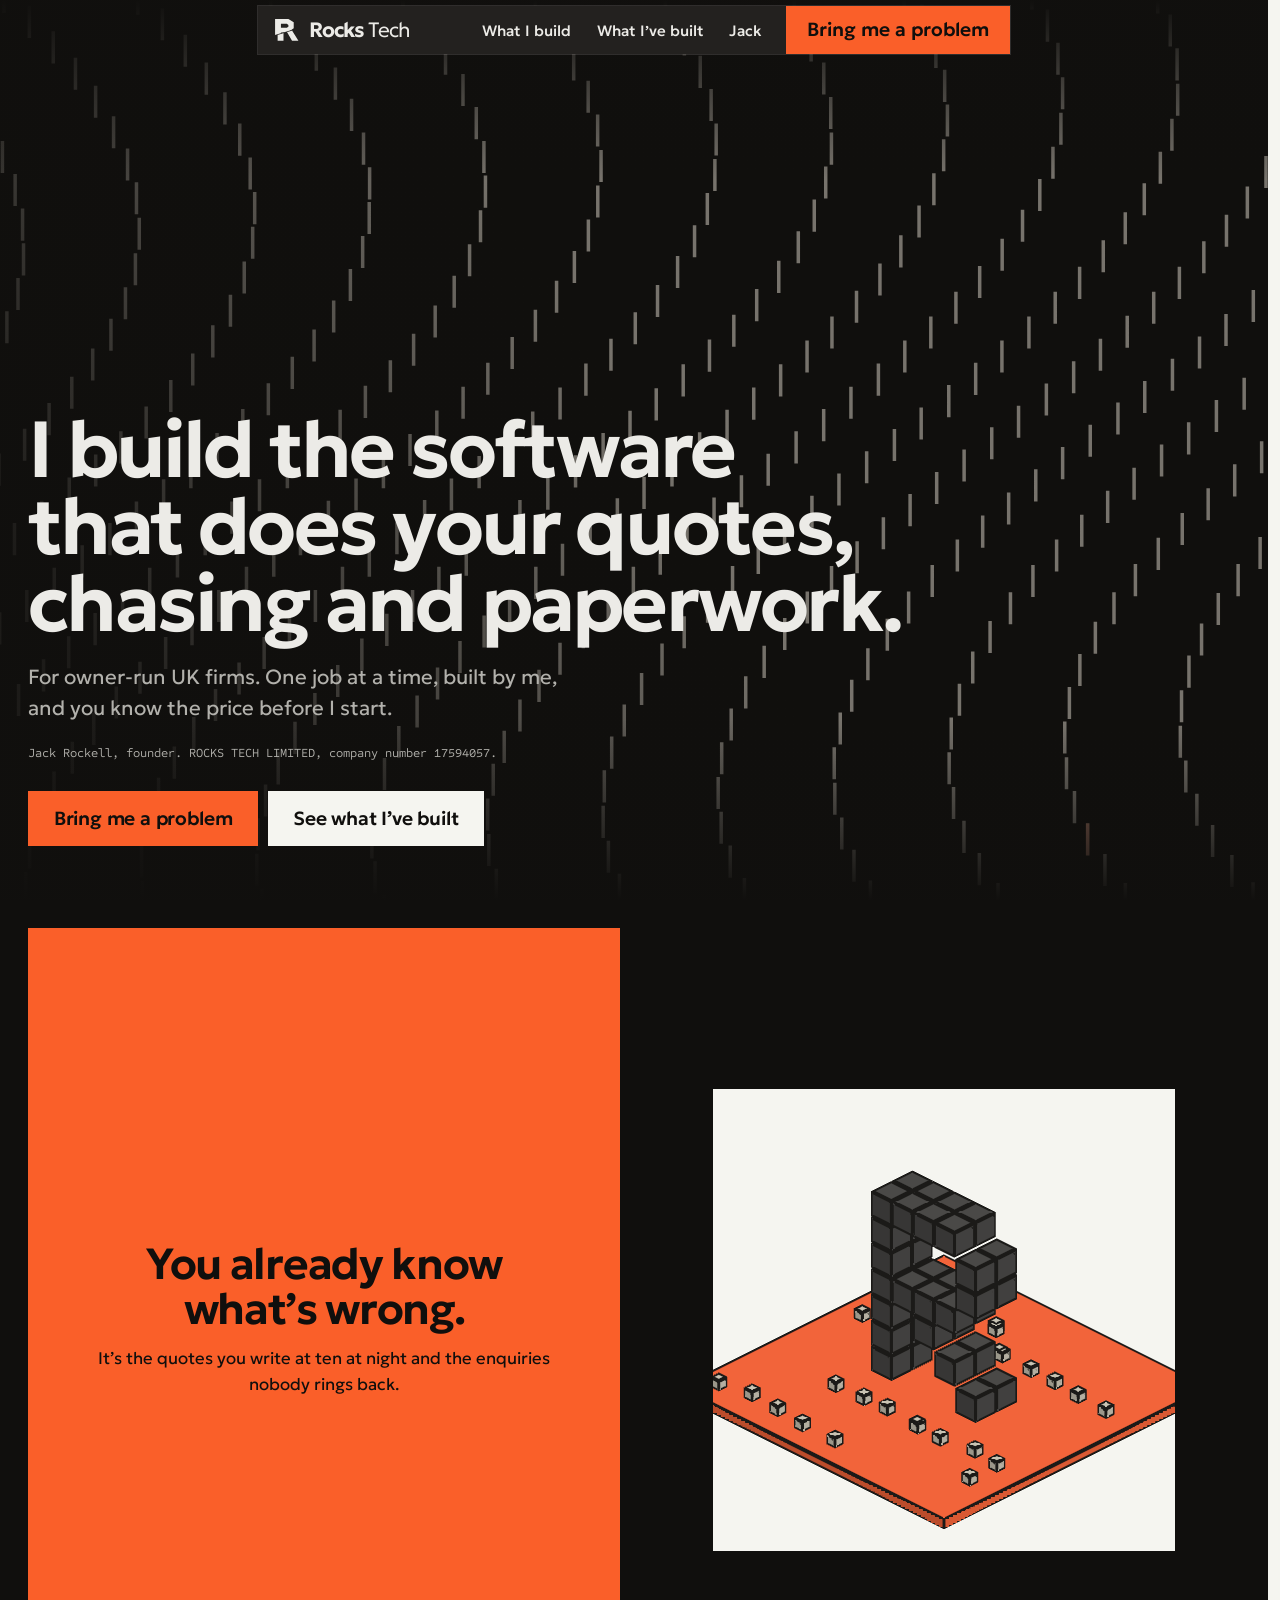
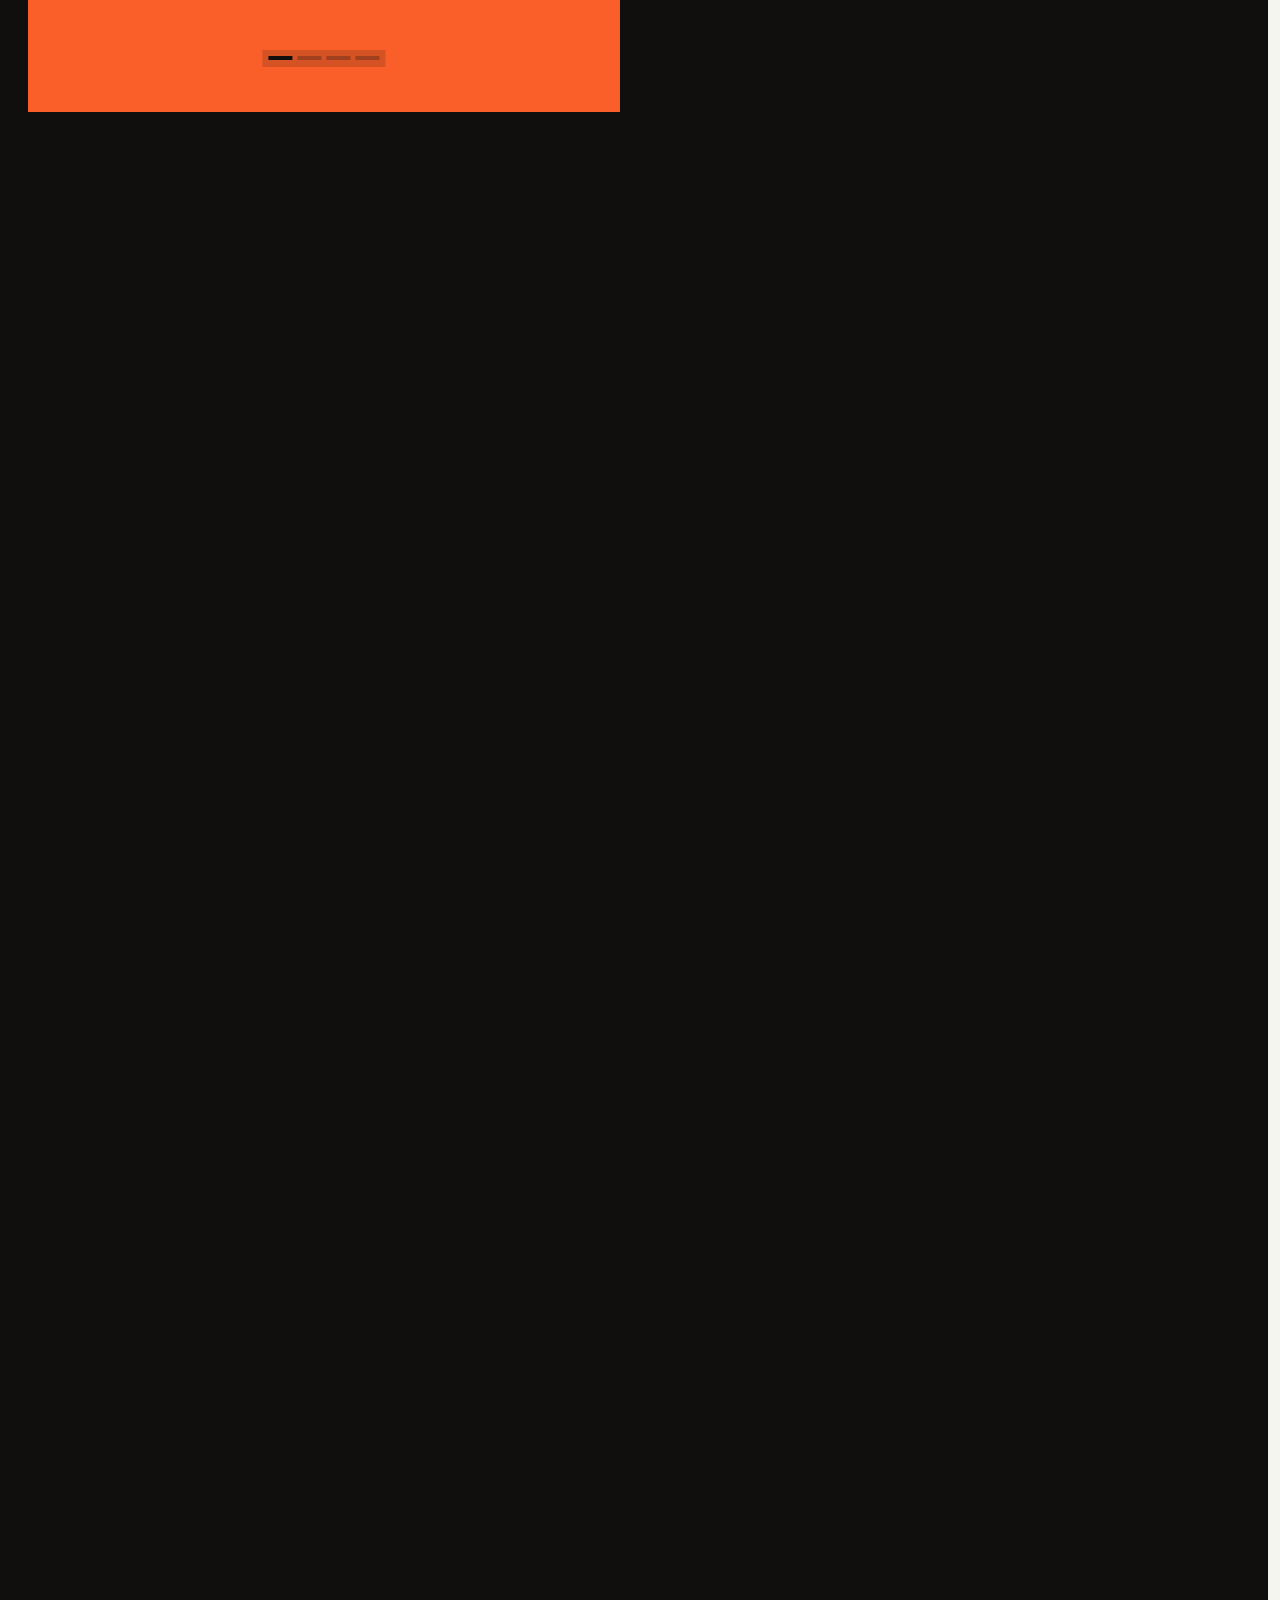
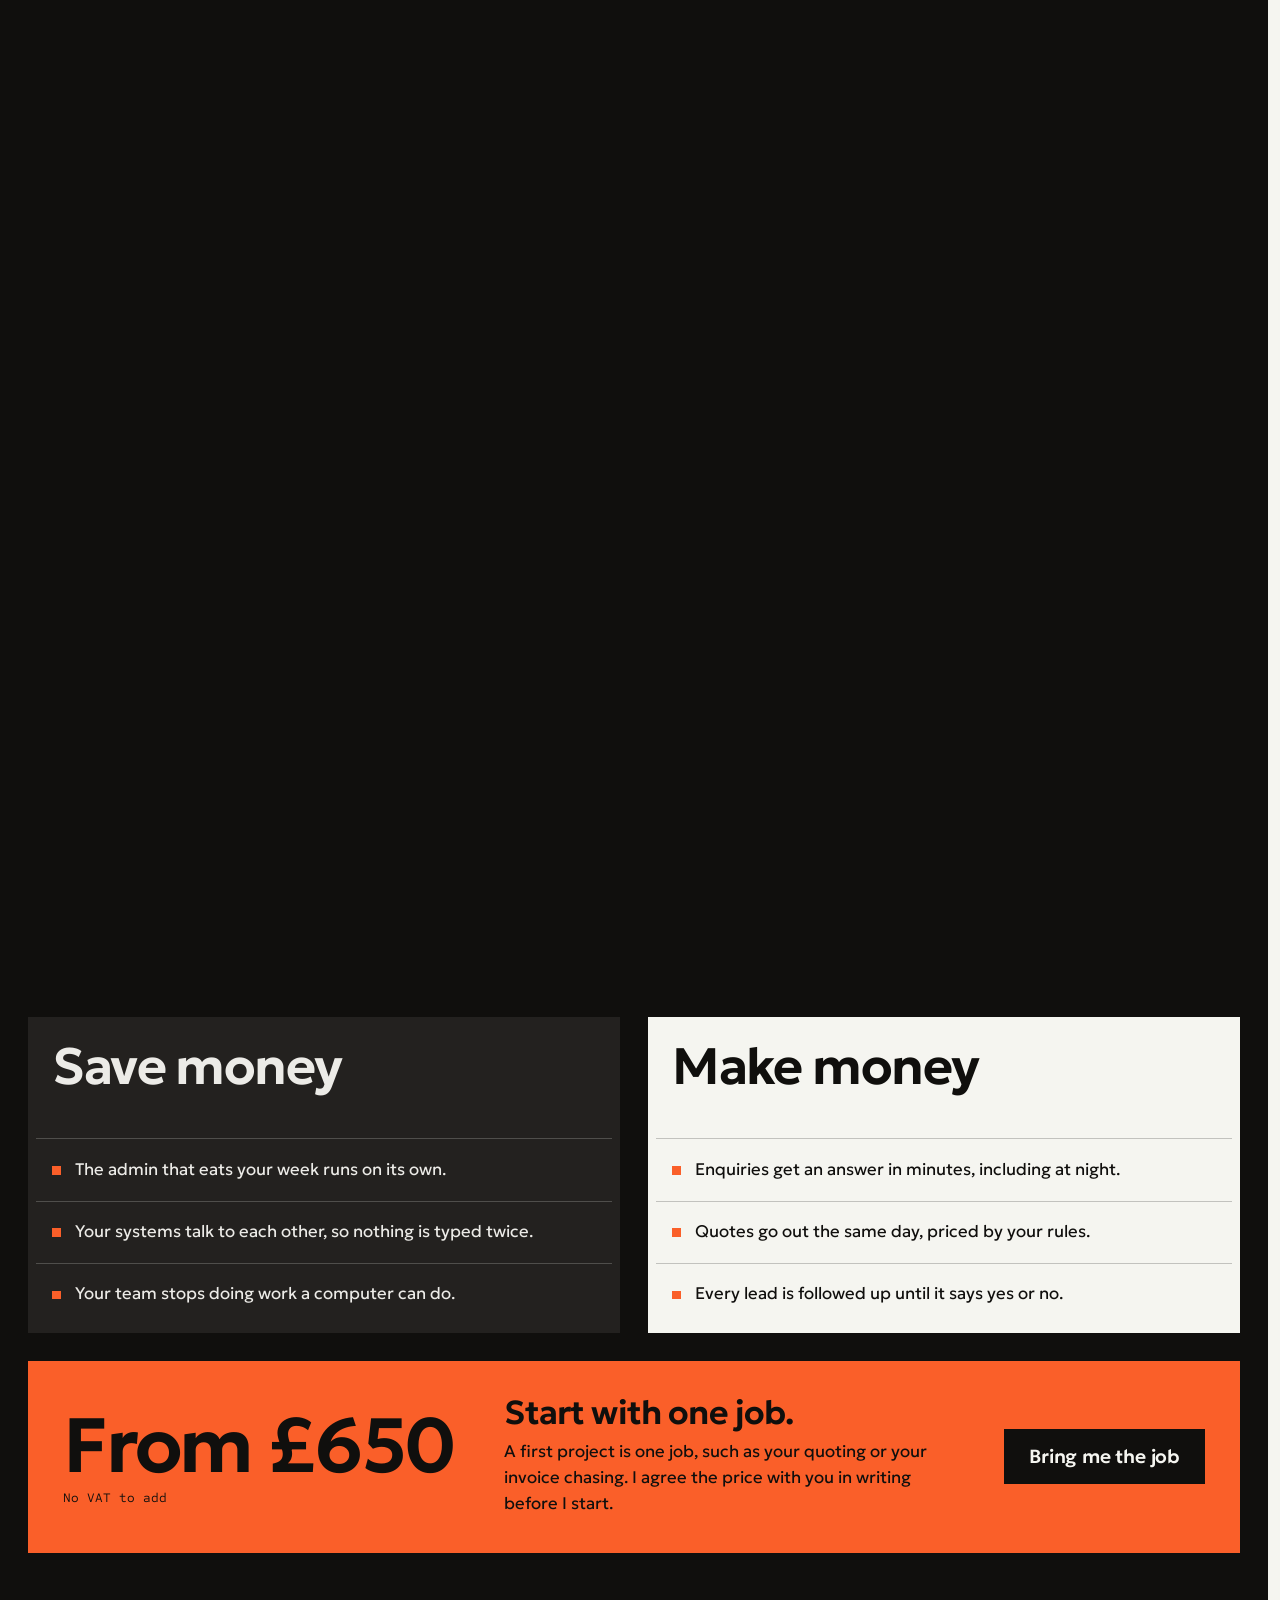
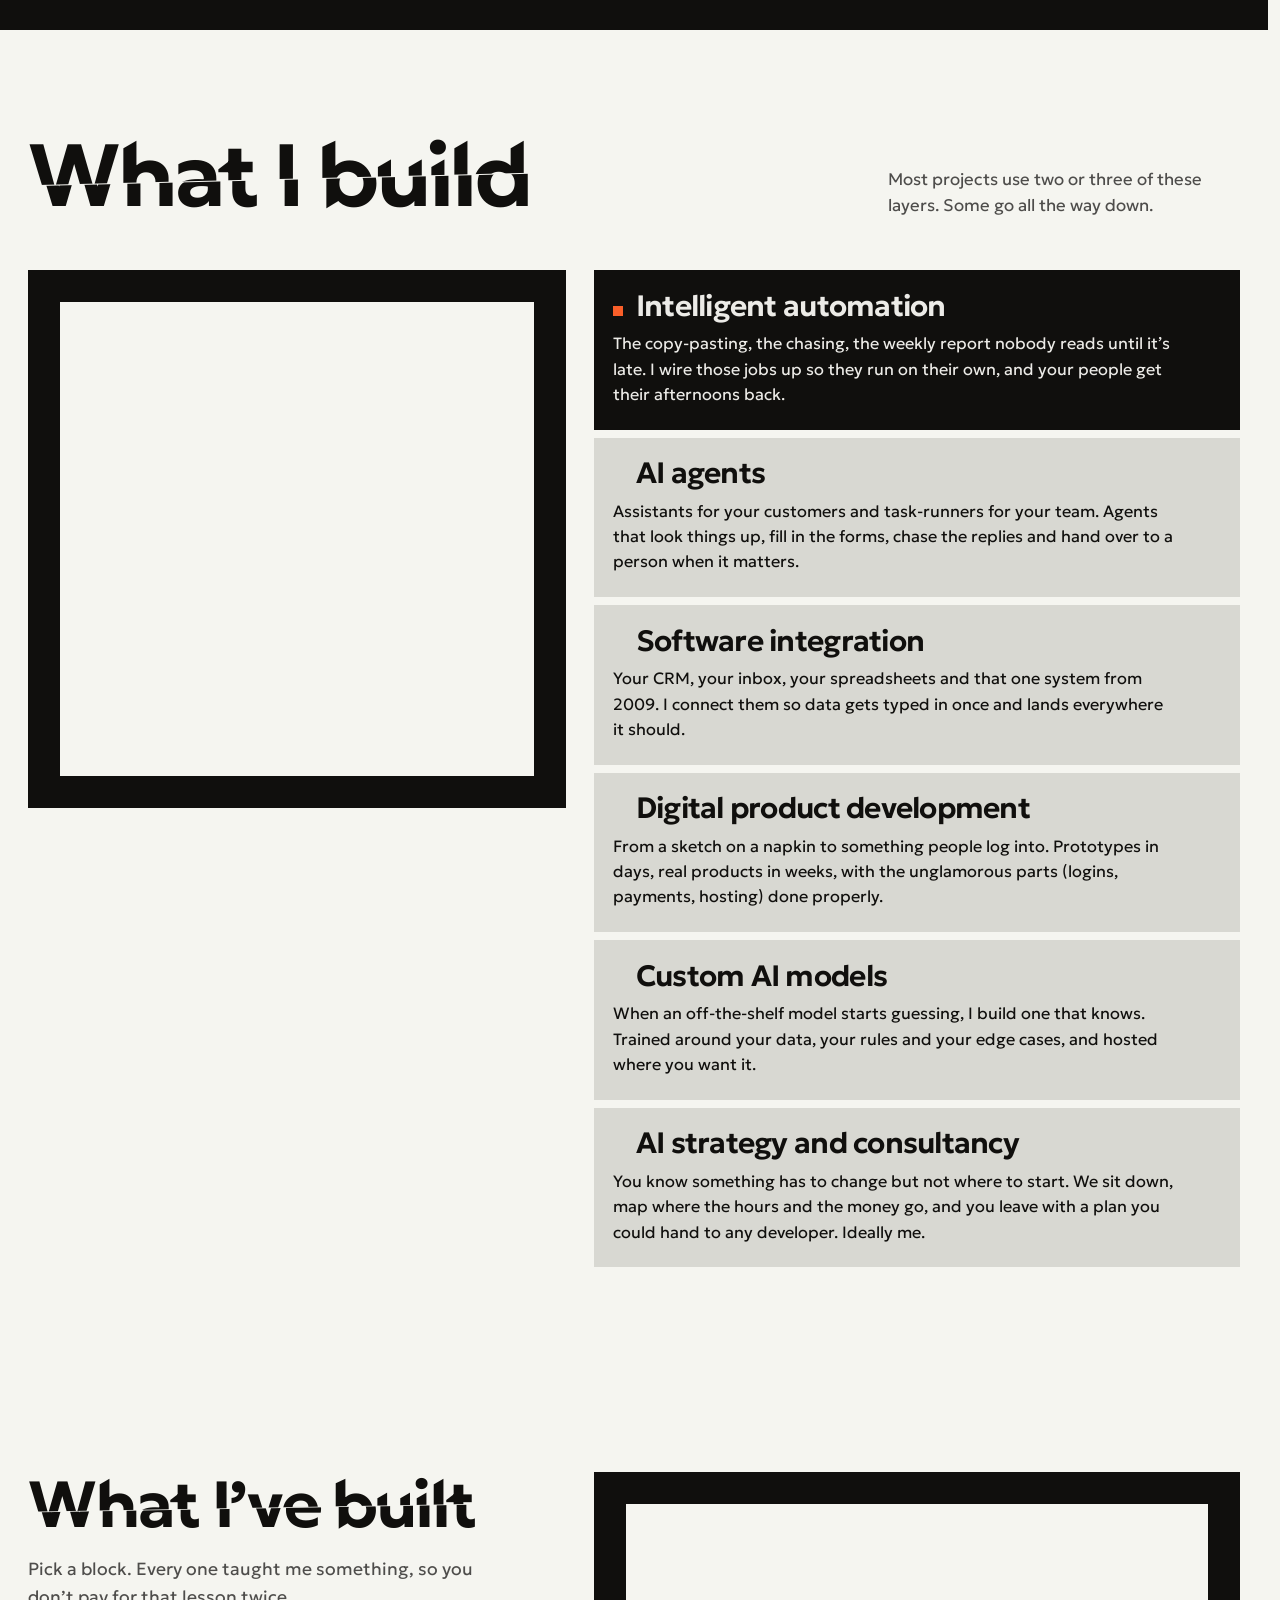
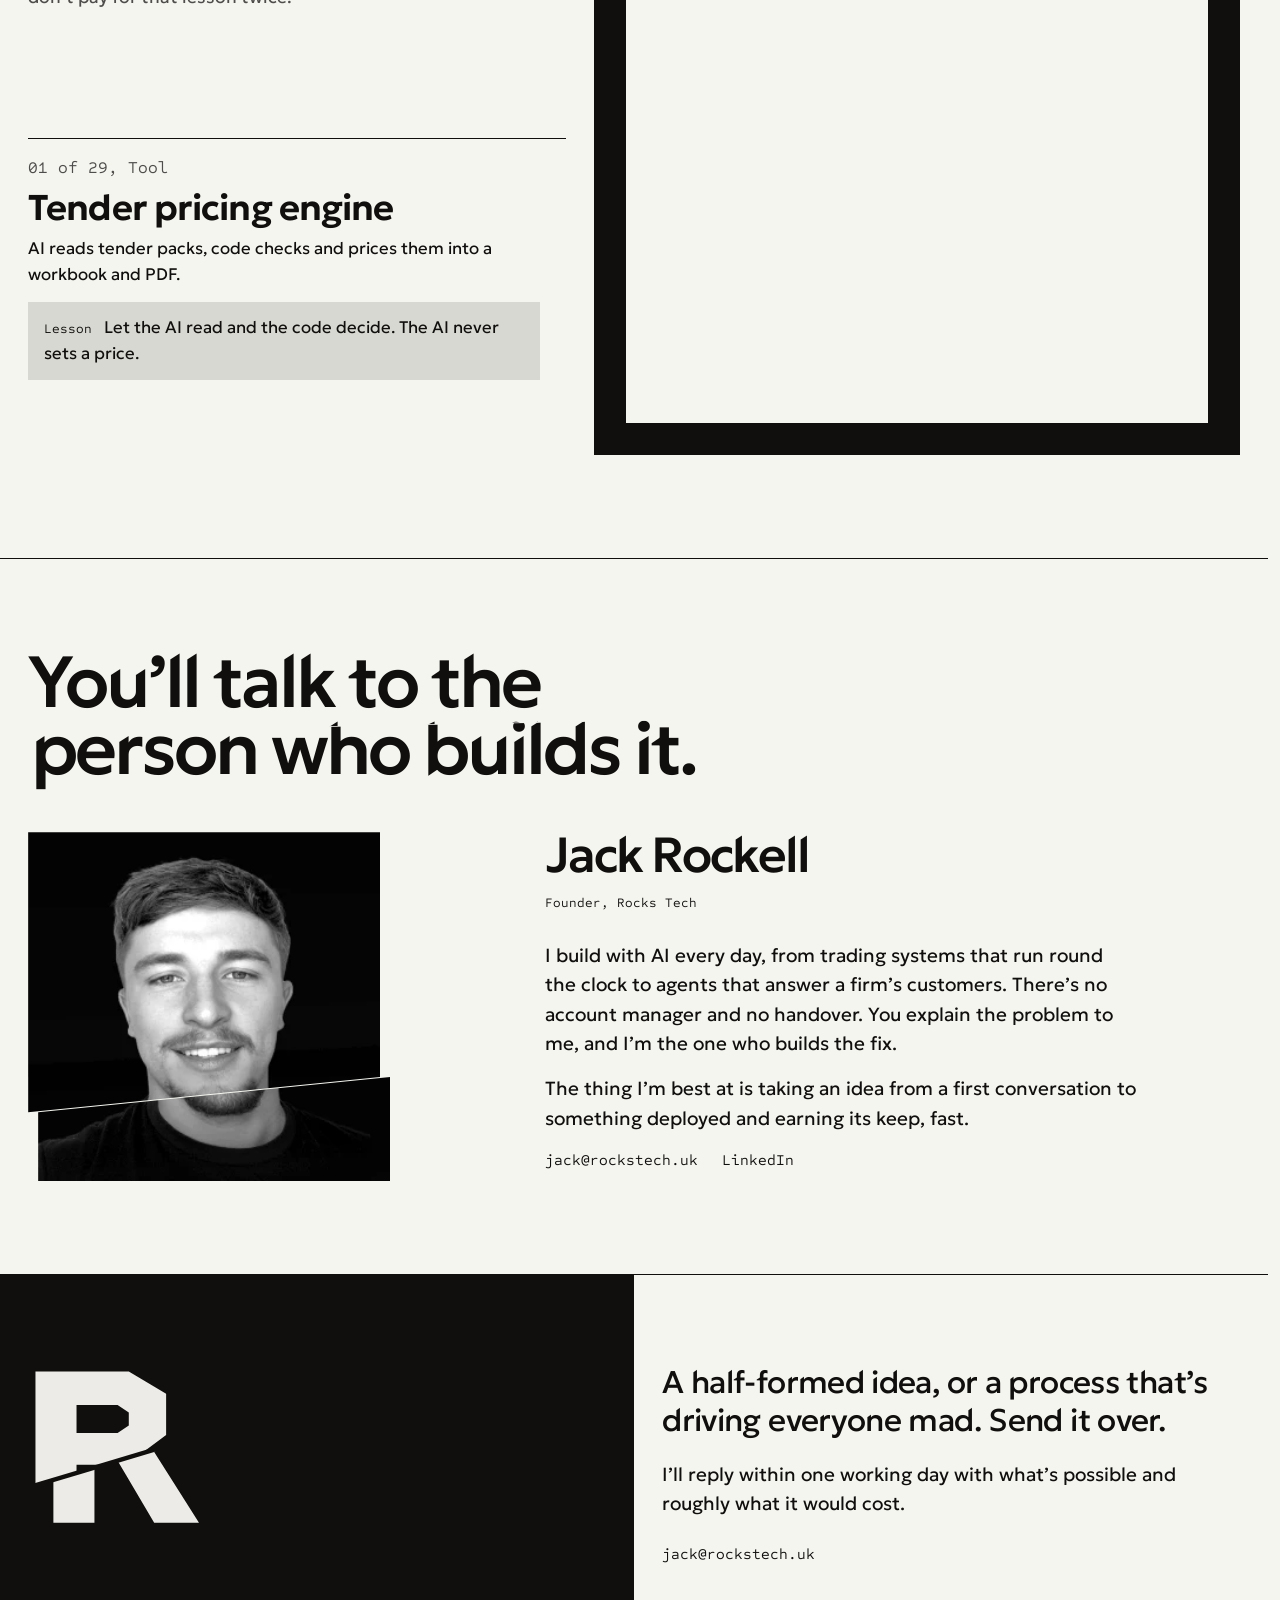
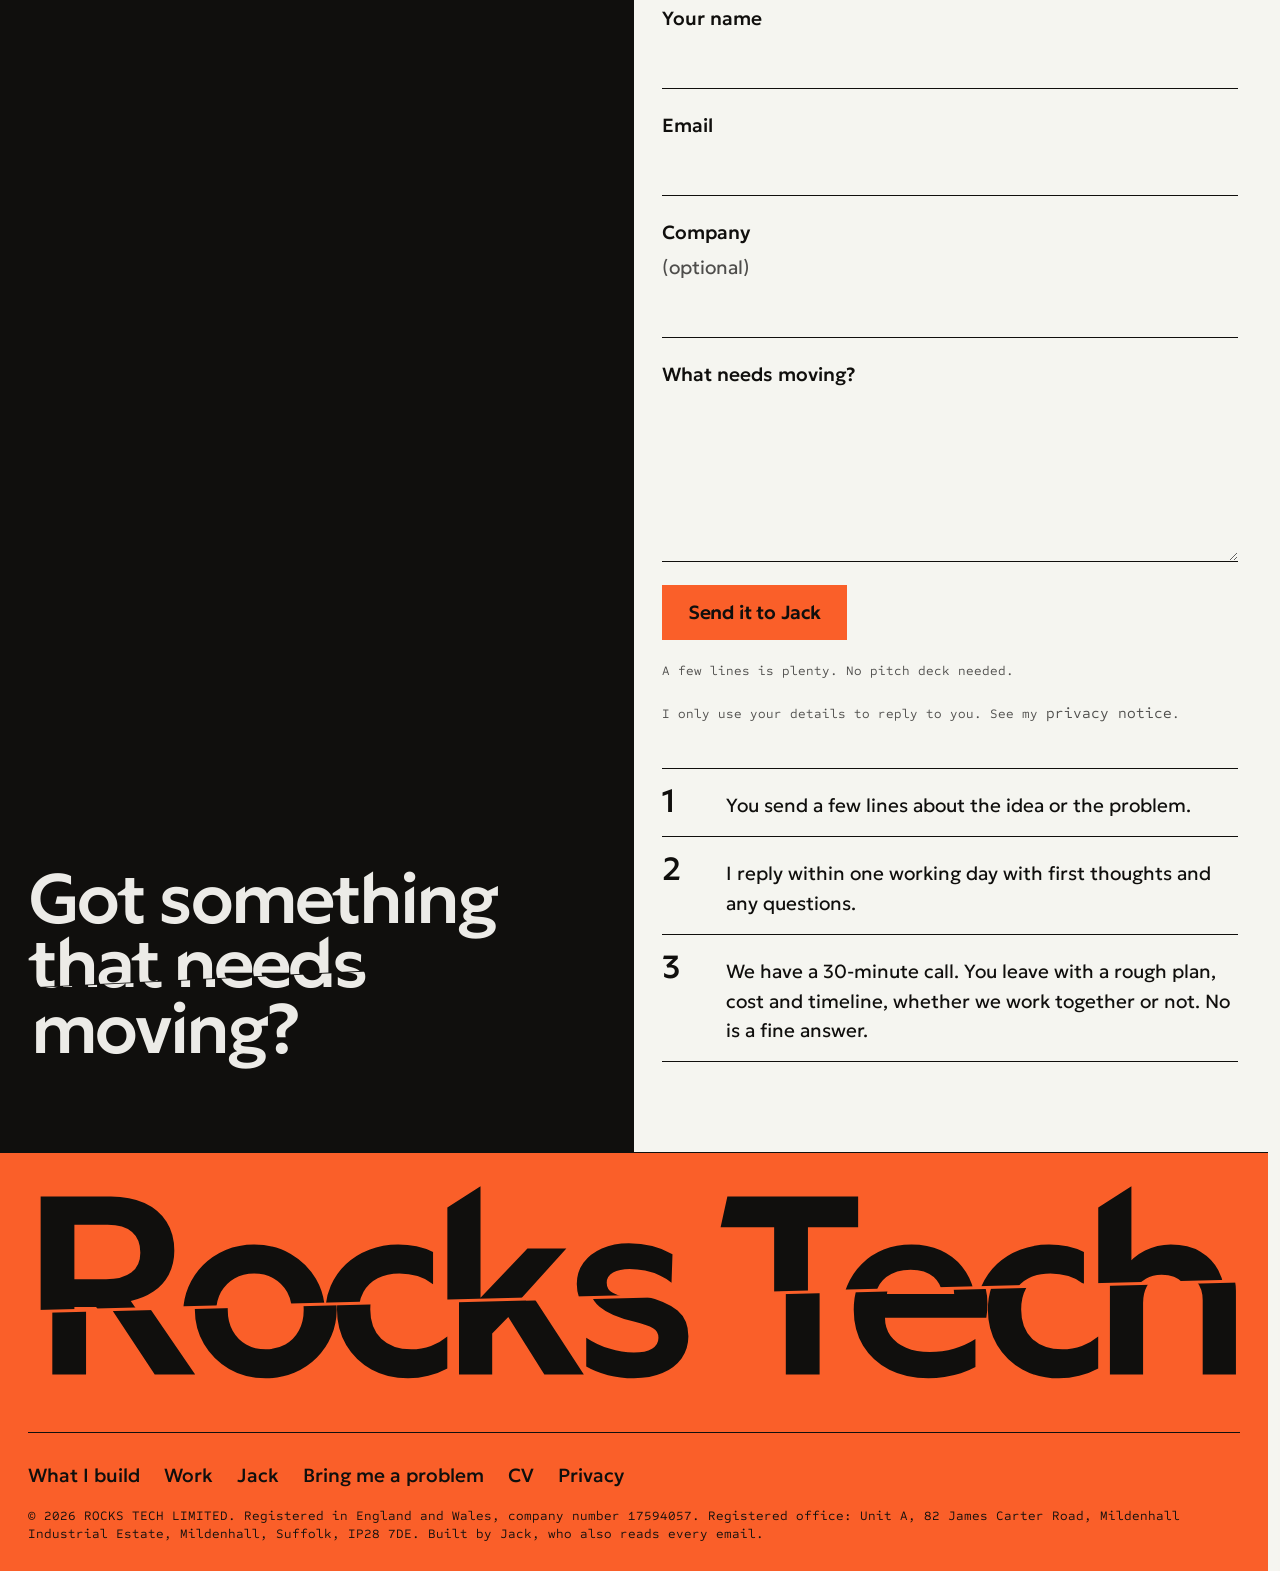
==== commit f5f9f628: "Deploy: builds list removed, blocks only" ====
--- a/index.html
+++ b/index.html
@@ -1 +1 @@
-<!DOCTYPE html><!--N6NfcoV0d7VQ9KeuSPfPE--><html lang="en-GB" class="__variable_658365 __variable_a052ec"><head><meta charSet="utf-8"/><meta name="viewport" content="width=device-width, initial-scale=1"/><link rel="preload" href="/_next/static/media/9c928a6496248693-s.p.woff2" as="font" crossorigin="" type="font/woff2"/><link rel="preload" href="/_next/static/media/afee475112777bbe-s.p.woff2" as="font" crossorigin="" type="font/woff2"/><link rel="preload" href="/_next/static/media/feaba55b4ba3a393-s.p.woff2" as="font" crossorigin="" type="font/woff2"/><link rel="preload" as="image" href="/jack-rockell.webp"/><link rel="stylesheet" href="/_next/static/css/4a1c9844bc6b857b.css" data-precedence="next"/><link rel="stylesheet" href="/_next/static/css/5b9c4cc891b8c977.css" data-precedence="next"/><link rel="preload" as="script" fetchPriority="low" href="/_next/static/chunks/webpack-2c160b82bb69831e.js"/><script src="/_next/static/chunks/4bd1b696-c023c6e3521b1417.js" async=""></script><script src="/_next/static/chunks/255-2aa030c9ba2867e3.js" async=""></script><script src="/_next/static/chunks/main-app-18824d2652946b76.js" async=""></script><script src="/_next/static/chunks/app/layout-e6466c5459d85b52.js" async=""></script><script src="/_next/static/chunks/619-ba102abea3e3d0e4.js" async=""></script><script src="/_next/static/chunks/app/page-d5942ecff80470ea.js" async=""></script><meta name="next-size-adjust" content=""/><meta name="theme-color" content="#f5f5f0"/><title>Rocks Tech: AI automation, agents and custom models, by Jack</title><meta name="description" content="Rocks Tech is Jack Rockell&#x27;s AI studio. AI agents, automation, custom models, data pipelines and trading software, built by the person you talk to."/><meta property="og:title" content="Rocks Tech: rock-solid AI for businesses that want to move"/><meta property="og:description" content="Rocks Tech is Jack Rockell&#x27;s AI studio. AI agents, automation, custom models, data pipelines and trading software, built by the person you talk to."/><meta property="og:locale" content="en_GB"/><meta property="og:type" content="website"/><meta name="twitter:card" content="summary"/><meta name="twitter:title" content="Rocks Tech: rock-solid AI for businesses that want to move"/><meta name="twitter:description" content="Rocks Tech is Jack Rockell&#x27;s AI studio. AI agents, automation, custom models, data pipelines and trading software, built by the person you talk to."/><link rel="icon" href="/favicon.ico" type="image/x-icon" sizes="16x16"/><link rel="icon" href="/icon.svg?5b6c266c98080903" type="image/svg+xml" sizes="any"/><link rel="apple-touch-icon" href="/apple-icon.png?c208d0770ca3f7cc" type="image/png" sizes="180x180"/><script>(function(){var d=document.documentElement;if(!window.matchMedia('(prefers-reduced-motion: reduce)').matches){/* page motion is off: headings and photos are simply there. To bring it back, add the 'motion' class here. */setTimeout(function(){if(!window.__rtMotion)d.classList.remove('motion')},3000)}})()</script><script src="/_next/static/chunks/polyfills-42372ed130431b0a.js" noModule=""></script></head><body><div hidden=""><!--$--><!--/$--></div><header class="nb nb-over"><div class="nb-in"><a class="nb-home bar-home" aria-label="Rocks Tech, home" href="/"><span class="logo "><svg viewBox="6 4 96 92" class="logo-mark" fill="currentColor" aria-hidden="true"><defs><clipPath id="lm-bar-up"><path d="M0 0H110V37.75L0 70.75Z"></path></clipPath><clipPath id="lm-bar-down"><path d="M0 73.25L110 40.25V110H0Z"></path></clipPath></defs><path fill-rule="evenodd" d="M10 8H60L80 20V42L64 54L88 92H64L44 58H32V92H10ZM32 26V41H54L60 37V30L54 26Z" clip-path="url(#lm-bar-up)"></path><g class="lm-low"><g transform="translate(9.6 -2.9)"><path fill-rule="evenodd" d="M10 8H60L80 20V42L64 54L88 92H64L44 58H32V92H10ZM32 26V41H54L60 37V30L54 26Z" clip-path="url(#lm-bar-down)"></path></g></g></svg><span class="logo-word">Rocks<span class="logo-tech">Tech</span></span></span></a><nav class="nb-nav" aria-label="Main"><ul><li><a href="/#build">What I build</a></li><li><a href="/#built">What I’ve built</a></li><li><a href="/#jack">Jack</a></li></ul><details class="nb-menu"><summary>Menu</summary><ul><li><a href="/#build">What I build</a></li><li><a href="/#built">What I’ve built</a></li><li><a href="/#jack">Jack</a></li></ul></details></nav><a class="nb-cta" href="/#contact"><span class="nb-long">Bring me a problem</span><span class="nb-short">Let’s talk</span></a></div></header><main><section class="hh" aria-labelledby="hh-title"><canvas class="hh-field" aria-hidden="true"></canvas><div class="hh-copy"><h1 id="hh-title">I build the software that does your quotes, chasing and paperwork.</h1><p>For owner-run UK firms. One job at a time, built by me, and you know the price before I start.</p><p class="hh-who">Jack Rockell, founder. ROCKS TECH LIMITED, company number 17594057.</p><div class="hh-actions"><a class="button" href="#contact">Bring me a problem</a><a class="button button-plain" href="#built">See what I’ve built</a></div></div></section><section class="story" aria-label="How I work, in four steps"><div class="story-pin"><div class="story-panel"><ol class="story-beats"><li class="is-on"><h2>You already know what’s wrong.</h2><p>It’s the quotes you write at ten at night and the enquiries nobody rings back.</p></li><li><h2>First we put a number on it.</h2><p>You tell me how the job gets done now. We work out what it costs you in hours and pounds, using your own figures.</p></li><li><h2>Then I cut it down to one job.</h2><p>I pick the fix that pays back fastest and build that first. You know the price before I start.</p></li><li><h2>You get your hours back.</h2><p>And if AI isn’t the answer, I’ll say so before you spend anything.</p></li></ol><div class="story-pips" aria-hidden="true"><span class="is-on"></span><span></span><span></span><span></span></div></div><div class="story-field"><div class="story-card"><!--$!--><template data-dgst="BAILOUT_TO_CLIENT_SIDE_RENDERING"></template><!--/$--></div></div></div></section><section class="offer" aria-label="What the work is for"><article class="offer-card offer-save"><header><h2>Save money</h2></header><ul><li>The admin that eats your week runs on its own.</li><li>Your systems talk to each other, so nothing is typed twice.</li><li>Your team stops doing work a computer can do.</li></ul></article><article class="offer-card offer-make"><header><h2>Make money</h2></header><ul><li>Enquiries get an answer in minutes, including at night.</li><li>Quotes go out the same day, priced by your rules.</li><li>Every lead is followed up until it says yes or no.</li></ul></article><div class="offer-first"><p class="offer-price">From £650<small>No VAT to add</small></p><div><h2>Start with one job.</h2><p>A first project is one job, such as your quoting or your invoice chasing. I agree the price with you in writing before I start.</p></div><a class="button offer-first-cta" href="#contact">Bring me the job</a></div></section><section id="build" class="svc" aria-labelledby="build-title"><div class="svc-head"><h2 id="build-title" class="ft " data-text="What I build" data-reveal=""><span class="ft-a">What I build</span></h2><p>Most projects use two or three of these layers. Some go all the way down.</p></div><div class="svc-field" aria-hidden="true"><div class="svc-card"><!--$!--><template data-dgst="BAILOUT_TO_CLIENT_SIDE_RENDERING"></template><!--/$--></div></div><ol class="svc-list"><li class="is-on"><h3>Intelligent automation</h3><p>The copy-pasting, the chasing, the weekly report nobody reads until it’s late. I wire those jobs up so they run on their own, and your people get their afternoons back.</p></li><li><h3>AI agents</h3><p>Assistants for your customers and task-runners for your team. Agents that look things up, fill in the forms, chase the replies and hand over to a person when it matters.</p></li><li><h3>Software integration</h3><p>Your CRM, your inbox, your spreadsheets and that one system from 2009. I connect them so data gets typed in once and lands everywhere it should.</p></li><li><h3>Digital product development</h3><p>From a sketch on a napkin to something people log into. Prototypes in days, real products in weeks, with the unglamorous parts (logins, payments, hosting) done properly.</p></li><li><h3>Custom AI models</h3><p>When an off-the-shelf model starts guessing, I build one that knows. Trained around your data, your rules and your edge cases, and hosted where you want it.</p></li><li><h3>AI strategy and consultancy</h3><p>You know something has to change but not where to start. We sit down, map where the hours and the money go, and you leave with a plan you could hand to any developer. Ideally me.</p></li></ol></section><section id="built" class="built" aria-labelledby="built-title"><div class="built-head"><h2 id="built-title" class="ft " data-text="What I’ve built" data-reveal=""><span class="ft-a">What I’ve built</span></h2><p>Pick a block. Every one taught me something, so you don’t pay for that lesson twice.</p></div><div class="built-field"><div class="built-card"><!--$!--><template data-dgst="BAILOUT_TO_CLIENT_SIDE_RENDERING"></template><!--/$--></div></div><div class="built-detail" aria-live="polite"><p class="built-meta">01<!-- --> of <!-- -->29<!-- -->, <!-- -->Tool</p><h3>Tender pricing engine</h3><p>AI reads tender packs, code checks and prices them into a workbook and PDF.</p><p class="built-lesson"><span>Lesson</span> <!-- -->Let the AI read and the code decide. The AI never sets a price.</p></div><ol class="built-list"><li><button type="button" class="is-on" aria-pressed="true"><span>01</span> <!-- -->Tender pricing engine</button></li><li><button type="button" aria-pressed="false"><span>02</span> <!-- -->AML risk platform</button></li><li><button type="button" aria-pressed="false"><span>03</span> <!-- -->Luxury rental system</button></li><li><button type="button" aria-pressed="false"><span>04</span> <!-- -->Real-estate CRM suite</button></li><li><button type="button" aria-pressed="false"><span>05</span> <!-- -->AI lead engines</button></li><li><button type="button" aria-pressed="false"><span>06</span> <!-- -->Private lead hub</button></li><li><button type="button" aria-pressed="false"><span>07</span> <!-- -->Personal health agent</button></li><li><button type="button" aria-pressed="false"><span>08</span> <!-- -->Tool-using trading assistant</button></li><li><button type="button" aria-pressed="false"><span>09</span> <!-- -->Autonomous research loop</button></li><li><button type="button" aria-pressed="false"><span>10</span> <!-- -->Small-business websites</button></li><li><button type="button" aria-pressed="false"><span>11</span> <!-- -->Multi-market forecasting</button></li><li><button type="button" aria-pressed="false"><span>12</span> <!-- -->Football prediction app</button></li><li><button type="button" aria-pressed="false"><span>13</span> <!-- -->Company accounts parser</button></li><li><button type="button" aria-pressed="false"><span>14</span> <!-- -->AI image studio</button></li><li><button type="button" aria-pressed="false"><span>15</span> <!-- -->Receipt splitter</button></li><li><button type="button" aria-pressed="false"><span>16</span> <!-- -->Offline learning app</button></li><li><button type="button" aria-pressed="false"><span>17</span> <!-- -->Self-hosted GPU setup</button></li><li><button type="button" aria-pressed="false"><span>18</span> <!-- -->Strategy search engine</button></li><li><button type="button" aria-pressed="false"><span>19</span> <!-- -->Backtest engine</button></li><li><button type="button" aria-pressed="false"><span>20</span> <!-- -->Reality-gated research</button></li><li><button type="button" aria-pressed="false"><span>21</span> <!-- -->Venue check</button></li><li><button type="button" aria-pressed="false"><span>22</span> <!-- -->Trading terminal</button></li><li><button type="button" aria-pressed="false"><span>23</span> <!-- -->Multi-book order handler</button></li><li><button type="button" aria-pressed="false"><span>24</span> <!-- -->On-chain trading bot</button></li><li><button type="button" aria-pressed="false"><span>25</span> <!-- -->Copy-trading app</button></li><li><button type="button" aria-pressed="false"><span>26</span> <!-- -->Wallet-tracking collectors</button></li><li><button type="button" aria-pressed="false"><span>27</span> <!-- -->Crypto price forecaster</button></li><li><button type="button" aria-pressed="false"><span>28</span> <!-- -->Short-horizon signal models</button></li><li><button type="button" aria-pressed="false"><span>29</span> <!-- -->Chart-pattern AI</button></li><li><button type="button" class="is-next" aria-pressed="false"><span>30</span> Yours</button></li></ol></section><section id="jack" class="jack rule-top" aria-labelledby="jack-title"><div class="jack-head"><h2 id="jack-title" class="ft " data-text="You’ll talk to the person who builds it." data-reveal=""><span class="ft-a">You’ll talk to the person who builds it.</span></h2></div><figure class="jack-photo" data-reveal=""><img class="jp-a" src="/jack-rockell.webp" width="300" height="300" alt="Jack Rockell"/><img class="jp-b" src="/jack-rockell.webp" width="300" height="300" alt="" aria-hidden="true"/></figure><div class="jack-body"><p class="jack-name">Jack Rockell</p><p class="jack-role">Founder, Rocks Tech</p><p>I build with AI every day, from trading systems that run round the clock to agents that answer a firm’s customers. There’s no account manager and no handover. You explain the problem to me, and I’m the one who builds the fix.</p><p>The thing I’m best at is taking an idea from a first conversation to something deployed and earning its keep, fast.</p><p class="jack-links"><a href="mailto:jack@rockstech.uk">jack@rockstech.uk</a><a href="https://www.linkedin.com/in/jack-rockell-841482267/" rel="noopener">LinkedIn</a></p></div></section><section id="contact" class="contact rule-top" aria-labelledby="contact-title"><div class="contact-head ink"><svg viewBox="6 4 96 92" class="contact-mark" fill="currentColor" aria-hidden="true"><defs><clipPath id="lm-contact-up"><path d="M0 0H110V37.75L0 70.75Z"></path></clipPath><clipPath id="lm-contact-down"><path d="M0 73.25L110 40.25V110H0Z"></path></clipPath></defs><path fill-rule="evenodd" d="M10 8H60L80 20V42L64 54L88 92H64L44 58H32V92H10ZM32 26V41H54L60 37V30L54 26Z" clip-path="url(#lm-contact-up)"></path><g class="lm-low"><g transform="translate(9.6 -2.9)"><path fill-rule="evenodd" d="M10 8H60L80 20V42L64 54L88 92H64L44 58H32V92H10ZM32 26V41H54L60 37V30L54 26Z" clip-path="url(#lm-contact-down)"></path></g></g></svg><h2 id="contact-title" class="ft " data-text="Got something that needs moving?" data-reveal=""><span class="ft-a">Got something that needs moving?</span></h2></div><div class="contact-body"><p class="lede">A half-formed idea, or a process that’s driving everyone mad. Send it over.</p><p>I’ll reply within one working day with what’s possible and roughly what it would cost.</p><p><a href="mailto:jack@rockstech.uk" class="text-link">jack@rockstech.uk</a></p><form class="form" action="https://formsubmit.co/jack@rockstech.uk" method="post"><input type="hidden" name="_subject" value="New enquiry from rockstech"/><input type="hidden" name="_next" value="https://rockstech.uk/thanks/"/><input type="hidden" name="_template" value="table"/><input type="text" class="honey" tabindex="-1" autoComplete="off" name="_honey"/><label>Your name<input type="text" autoComplete="name" required="" name="name"/></label><label>Email<input type="email" autoComplete="email" inputMode="email" required="" name="email"/></label><label>Company <span class="optional">(optional)</span><input type="text" autoComplete="organization" name="company"/></label><label>What needs moving?<textarea name="details" rows="5" required=""></textarea></label><button type="submit" class="button">Send it to Jack</button><p class="form-note">A few lines is plenty. No pitch deck needed.</p><p class="form-note">I only use your details to reply to you. See my<!-- --> <a href="/privacy/" class="text-link">privacy notice</a>.</p></form><ol class="next-steps"><li><span class="ns-n">1</span><span>You send a few lines about the idea or the problem.</span></li><li><span class="ns-n">2</span><span>I reply within one working day with first thoughts and any questions.</span></li><li><span class="ns-n">3</span><span>We have a 30-minute call. You leave with a rough plan, cost and timeline, whether we work together or not. No is a fine answer.</span></li></ol></div></section></main><footer class="foot rule-top"><p class="ft foot-word" data-text="Rocks Tech" data-reveal=""><span class="ft-a">Rocks Tech</span></p><div class="foot-row"><nav aria-label="Footer"><a href="/#build">What I build</a><a href="/work/">Work</a><a href="/#jack">Jack</a><a href="/#contact">Bring me a problem</a><a href="/cv/">CV</a><a href="/privacy/">Privacy</a></nav><p class="foot-legal">© 2026 ROCKS TECH LIMITED. Registered in England and Wales, company number 17594057. Registered office: Unit A, 82 James Carter Road, Mildenhall Industrial Estate, Mildenhall, Suffolk, IP28 7DE. Built by Jack, who also reads every email.</p></div></footer><script type="application/ld+json">{"@context":"https://schema.org","@type":"Organization","name":"Rocks Tech","url":"https://rockstech.uk","description":"Rocks Tech is Jack Rockell's AI studio. AI agents, automation, custom models, data pipelines and trading software, built by the person you talk to.","founder":{"@type":"Person","name":"Jack Rockell","sameAs":"https://www.linkedin.com/in/jack-rockell-841482267/"}}</script><!--$--><!--/$--><script src="/_next/static/chunks/webpack-2c160b82bb69831e.js" id="_R_" async=""></script><script>(self.__next_f=self.__next_f||[]).push([0])</script><script>self.__next_f.push([1,"1:\"$Sreact.fragment\"\n2:I[9766,[],\"\"]\n3:I[8924,[],\"\"]\n4:I[8687,[\"177\",\"static/chunks/app/layout-e6466c5459d85b52.js\"],\"Motion\"]\n5:I[2619,[\"619\",\"static/chunks/619-ba102abea3e3d0e4.js\",\"974\",\"static/chunks/app/page-d5942ecff80470ea.js\"],\"\"]\n6:I[1990,[\"619\",\"static/chunks/619-ba102abea3e3d0e4.js\",\"974\",\"static/chunks/app/page-d5942ecff80470ea.js\"],\"HomeHero\"]\n7:I[9102,[\"619\",\"static/chunks/619-ba102abea3e3d0e4.js\",\"974\",\"static/chunks/app/page-d5942ecff80470ea.js\"],\"Story\"]\n14:I[7150,[],\"\"]\n:HL[\"/_next/static/media/9c928a6496248693-s.p.woff2\",\"font\",{\"crossOrigin\":\"\",\"type\":\"font/woff2\"}]\n:HL[\"/_next/static/media/afee475112777bbe-s.p.woff2\",\"font\",{\"crossOrigin\":\"\",\"type\":\"font/woff2\"}]\n:HL[\"/_next/static/media/feaba55b4ba3a393-s.p.woff2\",\"font\",{\"crossOrigin\":\"\",\"type\":\"font/woff2\"}]\n:HL[\"/_next/static/css/4a1c9844bc6b857b.css\",\"style\"]\n:HL[\"/_next/static/css/5b9c4cc891b8c977.css\",\"style\"]\n"])</script><script>self.__next_f.push([1,"0:{\"P\":null,\"b\":\"N6NfcoV0d7VQ9KeuSPfPE\",\"p\":\"\",\"c\":[\"\",\"\"],\"i\":false,\"f\":[[[\"\",{\"children\":[\"__PAGE__\",{}]},\"$undefined\",\"$undefined\",true],[\"\",[\"$\",\"$1\",\"c\",{\"children\":[[[\"$\",\"link\",\"0\",{\"rel\":\"stylesheet\",\"href\":\"/_next/static/css/4a1c9844bc6b857b.css\",\"precedence\":\"next\",\"crossOrigin\":\"$undefined\",\"nonce\":\"$undefined\"}]],[\"$\",\"html\",null,{\"lang\":\"en-GB\",\"className\":\"__variable_658365 __variable_a052ec\",\"suppressHydrationWarning\":true,\"children\":[[\"$\",\"head\",null,{\"children\":[\"$\",\"script\",null,{\"dangerouslySetInnerHTML\":{\"__html\":\"(function(){var d=document.documentElement;if(!window.matchMedia('(prefers-reduced-motion: reduce)').matches){/* page motion is off: headings and photos are simply there. To bring it back, add the 'motion' class here. */setTimeout(function(){if(!window.__rtMotion)d.classList.remove('motion')},3000)}})()\"}}]}],[\"$\",\"body\",null,{\"children\":[[\"$\",\"$L2\",null,{\"parallelRouterKey\":\"children\",\"error\":\"$undefined\",\"errorStyles\":\"$undefined\",\"errorScripts\":\"$undefined\",\"template\":[\"$\",\"$L3\",null,{}],\"templateStyles\":\"$undefined\",\"templateScripts\":\"$undefined\",\"notFound\":[[[\"$\",\"title\",null,{\"children\":\"404: This page could not be found.\"}],[\"$\",\"div\",null,{\"style\":{\"fontFamily\":\"system-ui,\\\"Segoe UI\\\",Roboto,Helvetica,Arial,sans-serif,\\\"Apple Color Emoji\\\",\\\"Segoe UI Emoji\\\"\",\"height\":\"100vh\",\"textAlign\":\"center\",\"display\":\"flex\",\"flexDirection\":\"column\",\"alignItems\":\"center\",\"justifyContent\":\"center\"},\"children\":[\"$\",\"div\",null,{\"children\":[[\"$\",\"style\",null,{\"dangerouslySetInnerHTML\":{\"__html\":\"body{color:#000;background:#fff;margin:0}.next-error-h1{border-right:1px solid rgba(0,0,0,.3)}@media (prefers-color-scheme:dark){body{color:#fff;background:#000}.next-error-h1{border-right:1px solid rgba(255,255,255,.3)}}\"}}],[\"$\",\"h1\",null,{\"className\":\"next-error-h1\",\"style\":{\"display\":\"inline-block\",\"margin\":\"0 20px 0 0\",\"padding\":\"0 23px 0 0\",\"fontSize\":24,\"fontWeight\":500,\"verticalAlign\":\"top\",\"lineHeight\":\"49px\"},\"children\":404}],[\"$\",\"div\",null,{\"style\":{\"display\":\"inline-block\"},\"children\":[\"$\",\"h2\",null,{\"style\":{\"fontSize\":14,\"fontWeight\":400,\"lineHeight\":\"49px\",\"margin\":0},\"children\":\"This page could not be found.\"}]}]]}]}]],[]],\"forbidden\":\"$undefined\",\"unauthorized\":\"$undefined\"}],[\"$\",\"$L4\",null,{}]]}]]}]]}],{\"children\":[\"__PAGE__\",[\"$\",\"$1\",\"c\",{\"children\":[[[\"$\",\"header\",null,{\"className\":\"nb nb-over\",\"children\":[\"$\",\"div\",null,{\"className\":\"nb-in\",\"children\":[[\"$\",\"$L5\",null,{\"href\":\"/\",\"className\":\"nb-home bar-home\",\"aria-label\":\"Rocks Tech, home\",\"children\":[\"$\",\"span\",null,{\"className\":\"logo \",\"children\":[[\"$\",\"svg\",null,{\"viewBox\":\"6 4 96 92\",\"className\":\"logo-mark\",\"fill\":\"currentColor\",\"role\":\"$undefined\",\"aria-hidden\":true,\"children\":[null,[\"$\",\"defs\",null,{\"children\":[[\"$\",\"clipPath\",null,{\"id\":\"lm-bar-up\",\"children\":[\"$\",\"path\",null,{\"d\":\"M0 0H110V37.75L0 70.75Z\"}]}],[\"$\",\"clipPath\",null,{\"id\":\"lm-bar-down\",\"children\":[\"$\",\"path\",null,{\"d\":\"M0 73.25L110 40.25V110H0Z\"}]}]]}],[\"$\",\"path\",null,{\"fillRule\":\"evenodd\",\"d\":\"M10 8H60L80 20V42L64 54L88 92H64L44 58H32V92H10ZM32 26V41H54L60 37V30L54 26Z\",\"clipPath\":\"url(#lm-bar-up)\"}],[\"$\",\"g\",null,{\"className\":\"lm-low\",\"children\":[\"$\",\"g\",null,{\"transform\":\"translate(9.6 -2.9)\",\"children\":[\"$\",\"path\",null,{\"fillRule\":\"evenodd\",\"d\":\"M10 8H60L80 20V42L64 54L88 92H64L44 58H32V92H10ZM32 26V41H54L60 37V30L54 26Z\",\"clipPath\":\"url(#lm-bar-down)\"}]}]}]]}],[\"$\",\"span\",null,{\"className\":\"logo-word\",\"children\":[\"Rocks\",[\"$\",\"span\",null,{\"className\":\"logo-tech\",\"children\":\"Tech\"}]]}]]}]}],[\"$\",\"nav\",null,{\"className\":\"nb-nav\",\"aria-label\":\"Main\",\"children\":[[\"$\",\"ul\",null,{\"children\":[[\"$\",\"li\",\"/#build\",{\"children\":[\"$\",\"a\",null,{\"href\":\"/#build\",\"children\":\"What I build\"}]}],[\"$\",\"li\",\"/#built\",{\"children\":[\"$\",\"a\",null,{\"href\":\"/#built\",\"children\":\"What I’ve built\"}]}],[\"$\",\"li\",\"/#jack\",{\"children\":[\"$\",\"a\",null,{\"href\":\"/#jack\",\"children\":\"Jack\"}]}]]}],[\"$\",\"details\",null,{\"className\":\"nb-menu\",\"children\":[[\"$\",\"summary\",null,{\"children\":\"Menu\"}],[\"$\",\"ul\",null,{\"children\":[[\"$\",\"li\",\"/#build\",{\"children\":[\"$\",\"a\",null,{\"href\":\"/#build\",\"children\":\"What I build\"}]}],[\"$\",\"li\",\"/#built\",{\"children\":[\"$\",\"a\",null,{\"href\":\"/#built\",\"children\":\"What I’ve built\"}]}],[\"$\",\"li\",\"/#jack\",{\"children\":[\"$\",\"a\",null,{\"href\":\"/#jack\",\"children\":\"Jack\"}]}]]}]]}]]}],[\"$\",\"$L5\",null,{\"href\":\"/#contact\",\"className\":\"nb-cta\",\"children\":[[\"$\",\"span\",null,{\"className\":\"nb-long\",\"children\":\"Bring me a problem\"}],[\"$\",\"span\",null,{\"className\":\"nb-short\",\"children\":\"Let’s talk\"}]]}]]}]}],[\"$\",\"main\",null,{\"children\":[[\"$\",\"$L6\",null,{}],[\"$\",\"$L7\",null,{}],[\"$\",\"section\",null,{\"className\":\"offer\",\"aria-label\":\"What the work is for\",\"children\":[[[\"$\",\"article\",\"save\",{\"className\":\"offer-card offer-save\",\"children\":[[\"$\",\"header\",null,{\"children\":[\"$\",\"h2\",null,{\"children\":\"Save money\"}]}],\"$L8\"]}],\"$L9\"],\"$La\"]}],\"$Lb\",\"$Lc\",\"$Ld\",\"$Le\"]}],\"$Lf\",\"$L10\"],[\"$L11\"],\"$L12\"]}],{},null,false]},null,false],\"$L13\",false]],\"m\":\"$undefined\",\"G\":[\"$14\",[]],\"s\":false,\"S\":true}\n"])</script><script>self.__next_f.push([1,"15:I[773,[\"619\",\"static/chunks/619-ba102abea3e3d0e4.js\",\"974\",\"static/chunks/app/page-d5942ecff80470ea.js\"],\"Services\"]\n16:I[1188,[\"619\",\"static/chunks/619-ba102abea3e3d0e4.js\",\"974\",\"static/chunks/app/page-d5942ecff80470ea.js\"],\"Built\"]\n17:I[4431,[],\"OutletBoundary\"]\n19:I[5278,[],\"AsyncMetadataOutlet\"]\n1b:I[4431,[],\"ViewportBoundary\"]\n1d:I[4431,[],\"MetadataBoundary\"]\n1e:\"$Sreact.suspense\"\n8:[\"$\",\"ul\",null,{\"children\":[[\"$\",\"li\",\"The admin that eats your week runs on its own.\",{\"children\":\"The admin that eats your week runs on its own.\"}],[\"$\",\"li\",\"Your systems talk to each other, so nothing is typed twice.\",{\"children\":\"Your systems talk to each other, so nothing is typed twice.\"}],[\"$\",\"li\",\"Your team stops doing work a computer can do.\",{\"children\":\"Your team stops doing work a computer can do.\"}]]}]\n9:[\"$\",\"article\",\"make\",{\"className\":\"offer-card offer-make\",\"children\":[[\"$\",\"header\",null,{\"children\":[\"$\",\"h2\",null,{\"children\":\"Make money\"}]}],[\"$\",\"ul\",null,{\"children\":[[\"$\",\"li\",\"Enquiries get an answer in minutes, including at night.\",{\"children\":\"Enquiries get an answer in minutes, including at night.\"}],[\"$\",\"li\",\"Quotes go out the same day, priced by your rules.\",{\"children\":\"Quotes go out the same day, priced by your rules.\"}],[\"$\",\"li\",\"Every lead is followed up until it says yes or no.\",{\"children\":\"Every lead is followed up until it says yes or no.\"}]]}]]}]\na:[\"$\",\"div\",null,{\"className\":\"offer-first\",\"children\":[[\"$\",\"p\",null,{\"className\":\"offer-price\",\"children\":[\"From £650\",[\"$\",\"small\",null,{\"children\":\"No VAT to add\"}]]}],[\"$\",\"div\",null,{\"children\":[[\"$\",\"h2\",null,{\"children\":\"Start with one job.\"}],[\"$\",\"p\",null,{\"children\":\"A first project is one job, such as your quoting or your invoice chasing. I agree the price with you in writing before I start.\"}]]}],[\"$\",\"a\",null,{\"className\":\"button offer-first-cta\",\"href\":\"#contact\",\"children\":\"Bring me the job\"}]]}]\nb:[\"$\",\"$L15\",null,{}]\nc:[\"$\",\"$L16\",null,{}]\n"])</script><script>self.__next_f.push([1,"d:[\"$\",\"section\",null,{\"id\":\"jack\",\"className\":\"jack rule-top\",\"aria-labelledby\":\"jack-title\",\"children\":[[\"$\",\"div\",null,{\"className\":\"jack-head\",\"children\":[\"$\",\"h2\",null,{\"id\":\"jack-title\",\"className\":\"ft \",\"data-text\":\"You’ll talk to the person who builds it.\",\"data-reveal\":\"\",\"children\":[\"$\",\"span\",null,{\"className\":\"ft-a\",\"children\":\"You’ll talk to the person who builds it.\"}]}]}],[\"$\",\"figure\",null,{\"className\":\"jack-photo\",\"data-reveal\":\"\",\"children\":[[\"$\",\"img\",null,{\"className\":\"jp-a\",\"src\":\"/jack-rockell.webp\",\"width\":300,\"height\":300,\"alt\":\"Jack Rockell\"}],[\"$\",\"img\",null,{\"className\":\"jp-b\",\"src\":\"/jack-rockell.webp\",\"width\":300,\"height\":300,\"alt\":\"\",\"aria-hidden\":\"true\"}]]}],[\"$\",\"div\",null,{\"className\":\"jack-body\",\"children\":[[\"$\",\"p\",null,{\"className\":\"jack-name\",\"children\":\"Jack Rockell\"}],[\"$\",\"p\",null,{\"className\":\"jack-role\",\"children\":\"Founder, Rocks Tech\"}],[\"$\",\"p\",null,{\"children\":\"I build with AI every day, from trading systems that run round the clock to agents that answer a firm’s customers. There’s no account manager and no handover. You explain the problem to me, and I’m the one who builds the fix.\"}],[\"$\",\"p\",null,{\"children\":\"The thing I’m best at is taking an idea from a first conversation to something deployed and earning its keep, fast.\"}],[\"$\",\"p\",null,{\"className\":\"jack-links\",\"children\":[[\"$\",\"a\",null,{\"href\":\"mailto:jack@rockstech.uk\",\"children\":\"jack@rockstech.uk\"}],[\"$\",\"a\",null,{\"href\":\"https://www.linkedin.com/in/jack-rockell-841482267/\",\"rel\":\"noopener\",\"children\":\"LinkedIn\"}]]}]]}]]}]\n"])</script><script>self.__next_f.push([1,"e:[\"$\",\"section\",null,{\"id\":\"contact\",\"className\":\"contact rule-top\",\"aria-labelledby\":\"contact-title\",\"children\":[[\"$\",\"div\",null,{\"className\":\"contact-head ink\",\"children\":[[\"$\",\"svg\",null,{\"viewBox\":\"6 4 96 92\",\"className\":\"contact-mark\",\"fill\":\"currentColor\",\"role\":\"$undefined\",\"aria-hidden\":true,\"children\":[null,[\"$\",\"defs\",null,{\"children\":[[\"$\",\"clipPath\",null,{\"id\":\"lm-contact-up\",\"children\":[\"$\",\"path\",null,{\"d\":\"M0 0H110V37.75L0 70.75Z\"}]}],[\"$\",\"clipPath\",null,{\"id\":\"lm-contact-down\",\"children\":[\"$\",\"path\",null,{\"d\":\"M0 73.25L110 40.25V110H0Z\"}]}]]}],[\"$\",\"path\",null,{\"fillRule\":\"evenodd\",\"d\":\"M10 8H60L80 20V42L64 54L88 92H64L44 58H32V92H10ZM32 26V41H54L60 37V30L54 26Z\",\"clipPath\":\"url(#lm-contact-up)\"}],[\"$\",\"g\",null,{\"className\":\"lm-low\",\"children\":[\"$\",\"g\",null,{\"transform\":\"translate(9.6 -2.9)\",\"children\":[\"$\",\"path\",null,{\"fillRule\":\"evenodd\",\"d\":\"M10 8H60L80 20V42L64 54L88 92H64L44 58H32V92H10ZM32 26V41H54L60 37V30L54 26Z\",\"clipPath\":\"url(#lm-contact-down)\"}]}]}]]}],[\"$\",\"h2\",null,{\"id\":\"contact-title\",\"className\":\"ft \",\"data-text\":\"Got something that needs moving?\",\"data-reveal\":\"\",\"children\":[\"$\",\"span\",null,{\"className\":\"ft-a\",\"children\":\"Got something that needs moving?\"}]}]]}],[\"$\",\"div\",null,{\"className\":\"contact-body\",\"children\":[[\"$\",\"p\",null,{\"className\":\"lede\",\"children\":\"A half-formed idea, or a process that’s driving everyone mad. Send it over.\"}],[\"$\",\"p\",null,{\"children\":\"I’ll reply within one working day with what’s possible and roughly what it would cost.\"}],[[\"$\",\"p\",null,{\"children\":[\"$\",\"a\",null,{\"href\":\"mailto:jack@rockstech.uk\",\"className\":\"text-link\",\"children\":\"jack@rockstech.uk\"}]}],[\"$\",\"form\",null,{\"className\":\"form\",\"action\":\"https://formsubmit.co/jack@rockstech.uk\",\"method\":\"post\",\"children\":[[\"$\",\"input\",null,{\"type\":\"hidden\",\"name\":\"_subject\",\"value\":\"New enquiry from rockstech\"}],[\"$\",\"input\",null,{\"type\":\"hidden\",\"name\":\"_next\",\"value\":\"https://rockstech.uk/thanks/\"}],[\"$\",\"input\",null,{\"type\":\"hidden\",\"name\":\"_template\",\"value\":\"table\"}],[\"$\",\"input\",null,{\"type\":\"text\",\"name\":\"_honey\",\"className\":\"honey\",\"tabIndex\":-1,\"autoComplete\":\"off\"}],[\"$\",\"label\",null,{\"children\":[\"Your name\",[\"$\",\"input\",null,{\"name\":\"name\",\"type\":\"text\",\"autoComplete\":\"name\",\"required\":true}]]}],[\"$\",\"label\",null,{\"children\":[\"Email\",[\"$\",\"input\",null,{\"name\":\"email\",\"type\":\"email\",\"autoComplete\":\"email\",\"inputMode\":\"email\",\"required\":true}]]}],[\"$\",\"label\",null,{\"children\":[\"Company \",[\"$\",\"span\",null,{\"className\":\"optional\",\"children\":\"(optional)\"}],[\"$\",\"input\",null,{\"name\":\"company\",\"type\":\"text\",\"autoComplete\":\"organization\"}]]}],[\"$\",\"label\",null,{\"children\":[\"What needs moving?\",[\"$\",\"textarea\",null,{\"name\":\"details\",\"rows\":5,\"required\":true}]]}],[\"$\",\"button\",null,{\"type\":\"submit\",\"className\":\"button\",\"children\":\"Send it to Jack\"}],[\"$\",\"p\",null,{\"className\":\"form-note\",\"children\":\"A few lines is plenty. No pitch deck needed.\"}],[\"$\",\"p\",null,{\"className\":\"form-note\",\"children\":[\"I only use your details to reply to you. See my\",\" \",[\"$\",\"a\",null,{\"href\":\"/privacy/\",\"className\":\"text-link\",\"children\":\"privacy notice\"}],\".\"]}]]}]],[\"$\",\"ol\",null,{\"className\":\"next-steps\",\"children\":[[\"$\",\"li\",null,{\"children\":[[\"$\",\"span\",null,{\"className\":\"ns-n\",\"children\":\"1\"}],[\"$\",\"span\",null,{\"children\":\"You send a few lines about the idea or the problem.\"}]]}],[\"$\",\"li\",null,{\"children\":[[\"$\",\"span\",null,{\"className\":\"ns-n\",\"children\":\"2\"}],[\"$\",\"span\",null,{\"children\":\"I reply within one working day with first thoughts and any questions.\"}]]}],[\"$\",\"li\",null,{\"children\":[[\"$\",\"span\",null,{\"className\":\"ns-n\",\"children\":\"3\"}],[\"$\",\"span\",null,{\"children\":\"We have a 30-minute call. You leave with a rough plan, cost and timeline, whether we work together or not. No is a fine answer.\"}]]}]]}]]}]]}]\n"])</script><script>self.__next_f.push([1,"f:[\"$\",\"footer\",null,{\"className\":\"foot rule-top\",\"children\":[[\"$\",\"p\",null,{\"id\":\"$undefined\",\"className\":\"ft foot-word\",\"data-text\":\"Rocks Tech\",\"data-reveal\":\"\",\"children\":[\"$\",\"span\",null,{\"className\":\"ft-a\",\"children\":\"Rocks Tech\"}]}],[\"$\",\"div\",null,{\"className\":\"foot-row\",\"children\":[[\"$\",\"nav\",null,{\"aria-label\":\"Footer\",\"children\":[[\"$\",\"$L5\",null,{\"href\":\"/#build\",\"children\":\"What I build\"}],[\"$\",\"$L5\",null,{\"href\":\"/work/\",\"children\":\"Work\"}],[\"$\",\"$L5\",null,{\"href\":\"/#jack\",\"children\":\"Jack\"}],[\"$\",\"$L5\",null,{\"href\":\"/#contact\",\"children\":\"Bring me a problem\"}],[\"$\",\"$L5\",null,{\"href\":\"/cv/\",\"children\":\"CV\"}],[\"$\",\"$L5\",null,{\"href\":\"/privacy/\",\"children\":\"Privacy\"}]]}],[\"$\",\"p\",null,{\"className\":\"foot-legal\",\"children\":\"© 2026 ROCKS TECH LIMITED. Registered in England and Wales, company number 17594057. Registered office: Unit A, 82 James Carter Road, Mildenhall Industrial Estate, Mildenhall, Suffolk, IP28 7DE. Built by Jack, who also reads every email.\"}]]}]]}]\n"])</script><script>self.__next_f.push([1,"10:[\"$\",\"script\",null,{\"type\":\"application/ld+json\",\"dangerouslySetInnerHTML\":{\"__html\":\"{\\\"@context\\\":\\\"https://schema.org\\\",\\\"@type\\\":\\\"Organization\\\",\\\"name\\\":\\\"Rocks Tech\\\",\\\"url\\\":\\\"https://rockstech.uk\\\",\\\"description\\\":\\\"Rocks Tech is Jack Rockell's AI studio. AI agents, automation, custom models, data pipelines and trading software, built by the person you talk to.\\\",\\\"founder\\\":{\\\"@type\\\":\\\"Person\\\",\\\"name\\\":\\\"Jack Rockell\\\",\\\"sameAs\\\":\\\"https://www.linkedin.com/in/jack-rockell-841482267/\\\"}}\"}}]\n11:[\"$\",\"link\",\"0\",{\"rel\":\"stylesheet\",\"href\":\"/_next/static/css/5b9c4cc891b8c977.css\",\"precedence\":\"next\",\"crossOrigin\":\"$undefined\",\"nonce\":\"$undefined\"}]\n12:[\"$\",\"$L17\",null,{\"children\":[\"$L18\",[\"$\",\"$L19\",null,{\"promise\":\"$@1a\"}]]}]\n13:[\"$\",\"$1\",\"h\",{\"children\":[null,[[\"$\",\"$L1b\",null,{\"children\":\"$L1c\"}],[\"$\",\"meta\",null,{\"name\":\"next-size-adjust\",\"content\":\"\"}]],[\"$\",\"$L1d\",null,{\"children\":[\"$\",\"div\",null,{\"hidden\":true,\"children\":[\"$\",\"$1e\",null,{\"fallback\":null,\"children\":\"$L1f\"}]}]}]]}]\n"])</script><script>self.__next_f.push([1,"1c:[[\"$\",\"meta\",\"0\",{\"charSet\":\"utf-8\"}],[\"$\",\"meta\",\"1\",{\"name\":\"viewport\",\"content\":\"width=device-width, initial-scale=1\"}],[\"$\",\"meta\",\"2\",{\"name\":\"theme-color\",\"content\":\"#f5f5f0\"}]]\n18:null\n"])</script><script>self.__next_f.push([1,"20:I[622,[],\"IconMark\"]\n"])</script><script>self.__next_f.push([1,"1a:{\"metadata\":[[\"$\",\"title\",\"0\",{\"children\":\"Rocks Tech: AI automation, agents and custom models, by Jack\"}],[\"$\",\"meta\",\"1\",{\"name\":\"description\",\"content\":\"Rocks Tech is Jack Rockell's AI studio. AI agents, automation, custom models, data pipelines and trading software, built by the person you talk to.\"}],[\"$\",\"meta\",\"2\",{\"property\":\"og:title\",\"content\":\"Rocks Tech: rock-solid AI for businesses that want to move\"}],[\"$\",\"meta\",\"3\",{\"property\":\"og:description\",\"content\":\"Rocks Tech is Jack Rockell's AI studio. AI agents, automation, custom models, data pipelines and trading software, built by the person you talk to.\"}],[\"$\",\"meta\",\"4\",{\"property\":\"og:locale\",\"content\":\"en_GB\"}],[\"$\",\"meta\",\"5\",{\"property\":\"og:type\",\"content\":\"website\"}],[\"$\",\"meta\",\"6\",{\"name\":\"twitter:card\",\"content\":\"summary\"}],[\"$\",\"meta\",\"7\",{\"name\":\"twitter:title\",\"content\":\"Rocks Tech: rock-solid AI for businesses that want to move\"}],[\"$\",\"meta\",\"8\",{\"name\":\"twitter:description\",\"content\":\"Rocks Tech is Jack Rockell's AI studio. AI agents, automation, custom models, data pipelines and trading software, built by the person you talk to.\"}],[\"$\",\"link\",\"9\",{\"rel\":\"icon\",\"href\":\"/favicon.ico\",\"type\":\"image/x-icon\",\"sizes\":\"16x16\"}],[\"$\",\"link\",\"10\",{\"rel\":\"icon\",\"href\":\"/icon.svg?5b6c266c98080903\",\"type\":\"image/svg+xml\",\"sizes\":\"any\"}],[\"$\",\"link\",\"11\",{\"rel\":\"apple-touch-icon\",\"href\":\"/apple-icon.png?c208d0770ca3f7cc\",\"type\":\"image/png\",\"sizes\":\"180x180\"}],[\"$\",\"$L20\",\"12\",{}]],\"error\":null,\"digest\":\"$undefined\"}\n"])</script><script>self.__next_f.push([1,"1f:\"$1a:metadata\"\n"])</script></body></html>+<!DOCTYPE html><!--_gQBdwMQIriq8pUqncQQN--><html lang="en-GB" class="__variable_658365 __variable_a052ec"><head><meta charSet="utf-8"/><meta name="viewport" content="width=device-width, initial-scale=1"/><link rel="preload" href="/_next/static/media/9c928a6496248693-s.p.woff2" as="font" crossorigin="" type="font/woff2"/><link rel="preload" href="/_next/static/media/afee475112777bbe-s.p.woff2" as="font" crossorigin="" type="font/woff2"/><link rel="preload" href="/_next/static/media/feaba55b4ba3a393-s.p.woff2" as="font" crossorigin="" type="font/woff2"/><link rel="preload" as="image" href="/jack-rockell.webp"/><link rel="stylesheet" href="/_next/static/css/4a1c9844bc6b857b.css" data-precedence="next"/><link rel="stylesheet" href="/_next/static/css/6b5c353b479700e7.css" data-precedence="next"/><link rel="preload" as="script" fetchPriority="low" href="/_next/static/chunks/webpack-2c160b82bb69831e.js"/><script src="/_next/static/chunks/4bd1b696-c023c6e3521b1417.js" async=""></script><script src="/_next/static/chunks/255-2aa030c9ba2867e3.js" async=""></script><script src="/_next/static/chunks/main-app-18824d2652946b76.js" async=""></script><script src="/_next/static/chunks/app/layout-e6466c5459d85b52.js" async=""></script><script src="/_next/static/chunks/619-ba102abea3e3d0e4.js" async=""></script><script src="/_next/static/chunks/app/page-d34f8779a267ec0b.js" async=""></script><meta name="next-size-adjust" content=""/><meta name="theme-color" content="#f5f5f0"/><title>Rocks Tech: AI automation, agents and custom models, by Jack</title><meta name="description" content="Rocks Tech is Jack Rockell&#x27;s AI studio. AI agents, automation, custom models, data pipelines and trading software, built by the person you talk to."/><meta property="og:title" content="Rocks Tech: rock-solid AI for businesses that want to move"/><meta property="og:description" content="Rocks Tech is Jack Rockell&#x27;s AI studio. AI agents, automation, custom models, data pipelines and trading software, built by the person you talk to."/><meta property="og:locale" content="en_GB"/><meta property="og:type" content="website"/><meta name="twitter:card" content="summary"/><meta name="twitter:title" content="Rocks Tech: rock-solid AI for businesses that want to move"/><meta name="twitter:description" content="Rocks Tech is Jack Rockell&#x27;s AI studio. AI agents, automation, custom models, data pipelines and trading software, built by the person you talk to."/><link rel="icon" href="/favicon.ico" type="image/x-icon" sizes="16x16"/><link rel="icon" href="/icon.svg?5b6c266c98080903" type="image/svg+xml" sizes="any"/><link rel="apple-touch-icon" href="/apple-icon.png?c208d0770ca3f7cc" type="image/png" sizes="180x180"/><script>(function(){var d=document.documentElement;if(!window.matchMedia('(prefers-reduced-motion: reduce)').matches){/* page motion is off: headings and photos are simply there. To bring it back, add the 'motion' class here. */setTimeout(function(){if(!window.__rtMotion)d.classList.remove('motion')},3000)}})()</script><script src="/_next/static/chunks/polyfills-42372ed130431b0a.js" noModule=""></script></head><body><div hidden=""><!--$--><!--/$--></div><header class="nb nb-over"><div class="nb-in"><a class="nb-home bar-home" aria-label="Rocks Tech, home" href="/"><span class="logo "><svg viewBox="6 4 96 92" class="logo-mark" fill="currentColor" aria-hidden="true"><defs><clipPath id="lm-bar-up"><path d="M0 0H110V37.75L0 70.75Z"></path></clipPath><clipPath id="lm-bar-down"><path d="M0 73.25L110 40.25V110H0Z"></path></clipPath></defs><path fill-rule="evenodd" d="M10 8H60L80 20V42L64 54L88 92H64L44 58H32V92H10ZM32 26V41H54L60 37V30L54 26Z" clip-path="url(#lm-bar-up)"></path><g class="lm-low"><g transform="translate(9.6 -2.9)"><path fill-rule="evenodd" d="M10 8H60L80 20V42L64 54L88 92H64L44 58H32V92H10ZM32 26V41H54L60 37V30L54 26Z" clip-path="url(#lm-bar-down)"></path></g></g></svg><span class="logo-word">Rocks<span class="logo-tech">Tech</span></span></span></a><nav class="nb-nav" aria-label="Main"><ul><li><a href="/#build">What I build</a></li><li><a href="/#built">What I’ve built</a></li><li><a href="/#jack">Jack</a></li></ul><details class="nb-menu"><summary>Menu</summary><ul><li><a href="/#build">What I build</a></li><li><a href="/#built">What I’ve built</a></li><li><a href="/#jack">Jack</a></li></ul></details></nav><a class="nb-cta" href="/#contact"><span class="nb-long">Bring me a problem</span><span class="nb-short">Let’s talk</span></a></div></header><main><section class="hh" aria-labelledby="hh-title"><canvas class="hh-field" aria-hidden="true"></canvas><div class="hh-copy"><h1 id="hh-title">I build the software that does your quotes, chasing and paperwork.</h1><p>For owner-run UK firms. One job at a time, built by me, and you know the price before I start.</p><p class="hh-who">Jack Rockell, founder. ROCKS TECH LIMITED, company number 17594057.</p><div class="hh-actions"><a class="button" href="#contact">Bring me a problem</a><a class="button button-plain" href="#built">See what I’ve built</a></div></div></section><section class="story" aria-label="How I work, in four steps"><div class="story-pin"><div class="story-panel"><ol class="story-beats"><li class="is-on"><h2>You already know what’s wrong.</h2><p>It’s the quotes you write at ten at night and the enquiries nobody rings back.</p></li><li><h2>First we put a number on it.</h2><p>You tell me how the job gets done now. We work out what it costs you in hours and pounds, using your own figures.</p></li><li><h2>Then I cut it down to one job.</h2><p>I pick the fix that pays back fastest and build that first. You know the price before I start.</p></li><li><h2>You get your hours back.</h2><p>And if AI isn’t the answer, I’ll say so before you spend anything.</p></li></ol><div class="story-pips" aria-hidden="true"><span class="is-on"></span><span></span><span></span><span></span></div></div><div class="story-field"><div class="story-card"><!--$!--><template data-dgst="BAILOUT_TO_CLIENT_SIDE_RENDERING"></template><!--/$--></div></div></div></section><section class="offer" aria-label="What the work is for"><article class="offer-card offer-save"><header><h2>Save money</h2></header><ul><li>The admin that eats your week runs on its own.</li><li>Your systems talk to each other, so nothing is typed twice.</li><li>Your team stops doing work a computer can do.</li></ul></article><article class="offer-card offer-make"><header><h2>Make money</h2></header><ul><li>Enquiries get an answer in minutes, including at night.</li><li>Quotes go out the same day, priced by your rules.</li><li>Every lead is followed up until it says yes or no.</li></ul></article><div class="offer-first"><p class="offer-price">From £650<small>No VAT to add</small></p><div><h2>Start with one job.</h2><p>A first project is one job, such as your quoting or your invoice chasing. I agree the price with you in writing before I start.</p></div><a class="button offer-first-cta" href="#contact">Bring me the job</a></div></section><section id="build" class="svc" aria-labelledby="build-title"><div class="svc-head"><h2 id="build-title" class="ft " data-text="What I build" data-reveal=""><span class="ft-a">What I build</span></h2><p>Most projects use two or three of these layers. Some go all the way down.</p></div><div class="svc-field" aria-hidden="true"><div class="svc-card"><!--$!--><template data-dgst="BAILOUT_TO_CLIENT_SIDE_RENDERING"></template><!--/$--></div></div><ol class="svc-list"><li class="is-on"><h3>Intelligent automation</h3><p>The copy-pasting, the chasing, the weekly report nobody reads until it’s late. I wire those jobs up so they run on their own, and your people get their afternoons back.</p></li><li><h3>AI agents</h3><p>Assistants for your customers and task-runners for your team. Agents that look things up, fill in the forms, chase the replies and hand over to a person when it matters.</p></li><li><h3>Software integration</h3><p>Your CRM, your inbox, your spreadsheets and that one system from 2009. I connect them so data gets typed in once and lands everywhere it should.</p></li><li><h3>Digital product development</h3><p>From a sketch on a napkin to something people log into. Prototypes in days, real products in weeks, with the unglamorous parts (logins, payments, hosting) done properly.</p></li><li><h3>Custom AI models</h3><p>When an off-the-shelf model starts guessing, I build one that knows. Trained around your data, your rules and your edge cases, and hosted where you want it.</p></li><li><h3>AI strategy and consultancy</h3><p>You know something has to change but not where to start. We sit down, map where the hours and the money go, and you leave with a plan you could hand to any developer. Ideally me.</p></li></ol></section><section id="built" class="built" aria-labelledby="built-title"><div class="built-head"><h2 id="built-title" class="ft " data-text="What I’ve built" data-reveal=""><span class="ft-a">What I’ve built</span></h2><p>Pick a block. Every one taught me something, so you don’t pay for that lesson twice.</p></div><div class="built-field"><div class="built-card"><!--$!--><template data-dgst="BAILOUT_TO_CLIENT_SIDE_RENDERING"></template><!--/$--></div></div><div class="built-detail" aria-live="polite"><p class="built-meta">01<!-- --> of <!-- -->29<!-- -->, <!-- -->Tool</p><h3>Tender pricing engine</h3><p>AI reads tender packs, code checks and prices them into a workbook and PDF.</p><p class="built-lesson"><span>Lesson</span> <!-- -->Let the AI read and the code decide. The AI never sets a price.</p></div><ol class="sr-only"><li>Tender pricing engine<!-- -->: <!-- -->AI reads tender packs, code checks and prices them into a workbook and PDF.<!-- --> <!-- -->Lesson: Let the AI read and the code decide. The AI never sets a price.</li><li>AML risk platform<!-- -->: <!-- -->Company, sanctions and media checks, with an AI-written report.<!-- --> <!-- -->Lesson: The report goes through rule checks before anyone sees it.</li><li>Luxury rental system<!-- -->: <!-- -->Bookings, payments, logins and admin, live in the cloud.<!-- --> <!-- -->Lesson: Live payments meant security work before features.</li><li>Real-estate CRM suite<!-- -->: <!-- -->CRM with HR, accounts, conveyancing and mortgage portals.<!-- --> <!-- -->Lesson: Several portals are front-end demos with partial backends.</li><li>AI lead engines<!-- -->: <!-- -->Find and score leads, then draft the outreach.<!-- --> <!-- -->Lesson: Drafting is easy. The legal checks are the real work.</li><li>Private lead hub<!-- -->: <!-- -->Scores UK companies from about 80 public data feeds and drafts outreach it can never send.<!-- --> <!-- -->Lesson: I built a hard no-send rule so nothing goes out by accident.</li><li>Personal health agent<!-- -->: <!-- -->AI agent with tools, a Telegram bot and voice notes.<!-- --> <!-- -->Lesson: It fails over between providers, because one always goes down at the wrong time.</li><li>Tool-using trading assistant<!-- -->: <!-- -->AI agent with 37 tools and credit billing.<!-- --> <!-- -->Lesson: Billing per call had to be built before anyone could use it.</li><li>Autonomous research loop<!-- -->: <!-- -->AI agents propose ideas and a fixed judge scores them.<!-- --> <!-- -->Lesson: I took the model out of the verdict. It graded its own work too kindly.</li><li>Small-business websites<!-- -->: <!-- -->About 45 sites from brief to live domain, with local SEO.<!-- --> <!-- -->Lesson: Moving a client off an old host is where most of the time goes.</li><li>Multi-market forecasting<!-- -->: <!-- -->Forecasts on currency pairs, gold, live cattle and Gulf shares.<!-- --> <!-- -->Lesson: Emerging market currency pairs were the hardest to get anything from.</li><li>Football prediction app<!-- -->: <!-- -->Models for goals, shots, fouls and cards, on web, iOS and Android.<!-- --> <!-- -->Lesson: A weekly retrain is only useful while it runs. A scheduled one quietly broke.</li><li>Company accounts parser<!-- -->: <!-- -->Reads daily filed accounts and joins them to the full UK company file.<!-- --> <!-- -->Lesson: Public data is messy. Dedupe and quality reports matter more than the parser.</li><li>AI image studio<!-- -->: <!-- -->Trains and runs custom image models, with an API and video steps.<!-- --> <!-- -->Lesson: Built and tested, then shelved. Not every build should be a product.</li><li>Receipt splitter<!-- -->: <!-- -->Reads a receipt photo and splits it into items.<!-- --> <!-- -->Lesson: OCR gets you most of the way. People fix the rest.</li><li>Offline learning app<!-- -->: <!-- -->A learning app that works without a connection.<!-- --> <!-- -->Lesson: Offline-first changes every data decision.</li><li>Self-hosted GPU setup<!-- -->: <!-- -->A multi-machine training rig with a private network, watchdogs and a thermal guard.<!-- --> <!-- -->Lesson: Watchdogs should read a job&#x27;s output, not whether it&#x27;s running.</li><li>Strategy search engine<!-- -->: <!-- -->Writes trading rules, tests them on data it has never seen, then paper-trades the survivors.<!-- --> <!-- -->Lesson: One day it had 202 survivors that were really three ideas. Near-copies now count as one.</li><li>Backtest engine<!-- -->: <!-- -->Replays strategies through a paper exchange with funding and slippage charged.<!-- --> <!-- -->Lesson: A target touched isn&#x27;t a target filled. Fills only count when price trades through.</li><li>Reality-gated research<!-- -->: <!-- -->Tests trading ideas with every trial logged and costs always in.<!-- --> <!-- -->Lesson: Most ideas died once costs were counted. The log keeps the dead ones.</li><li>Venue check<!-- -->: <!-- -->Re-runs every strategy on the exchange it will really trade on.<!-- --> <!-- -->Lesson: An edge priced on one exchange didn&#x27;t always survive on another.</li><li>Trading terminal<!-- -->: <!-- -->Live market data from several exchanges on one dockable screen.<!-- --> <!-- -->Lesson: Real-time data is mostly about handling feeds that drop.</li><li>Multi-book order handler<!-- -->: <!-- -->Keeps requested, approved and filled orders apart and refuses stale instructions.<!-- --> </li><li>On-chain trading bot<!-- -->: <!-- -->Builds, simulates and sends its own swaps, with a separate guard that can kill it.<!-- --> <!-- -->Lesson: The guard runs as its own process so the bot can&#x27;t overrule it.</li><li>Copy-trading app<!-- -->: <!-- -->iOS app that copies tracked traders and sends push alerts.<!-- --> <!-- -->Lesson: Taken to an app-store build, then the company shut down.</li><li>Wallet-tracking collectors<!-- -->: <!-- -->Track and score large-wallet behaviour on a perps exchange.<!-- --> <!-- -->Lesson: A process can be up and doing nothing. Watchdogs now read the output.</li><li>Crypto price forecaster<!-- -->: <!-- -->Bitcoin forecasts over several horizons, drawn as a fan of outcomes.<!-- --> <!-- -->Lesson: The first version was barely better than a coin flip. I rebuilt the whole architecture.</li><li>Short-horizon signal models<!-- -->: <!-- -->1, 2 and 4 hour direction calls that go quiet when unsure.<!-- --> <!-- -->Lesson: New versions run in shadow beside the live one before they&#x27;re trusted.</li><li>Chart-pattern AI<!-- -->: <!-- -->Vision models that read price charts, served by API.<!-- --> <!-- -->Lesson: Built end to end, then parked for simpler models.</li></ol></section><section id="jack" class="jack rule-top" aria-labelledby="jack-title"><div class="jack-head"><h2 id="jack-title" class="ft " data-text="You’ll talk to the person who builds it." data-reveal=""><span class="ft-a">You’ll talk to the person who builds it.</span></h2></div><figure class="jack-photo" data-reveal=""><img class="jp-a" src="/jack-rockell.webp" width="300" height="300" alt="Jack Rockell"/><img class="jp-b" src="/jack-rockell.webp" width="300" height="300" alt="" aria-hidden="true"/></figure><div class="jack-body"><p class="jack-name">Jack Rockell</p><p class="jack-role">Founder, Rocks Tech</p><p>I build with AI every day, from trading systems that run round the clock to agents that answer a firm’s customers. There’s no account manager and no handover. You explain the problem to me, and I’m the one who builds the fix.</p><p>The thing I’m best at is taking an idea from a first conversation to something deployed and earning its keep, fast.</p><p class="jack-links"><a href="mailto:jack@rockstech.uk">jack@rockstech.uk</a><a href="https://www.linkedin.com/in/jack-rockell-841482267/" rel="noopener">LinkedIn</a></p></div></section><section id="contact" class="contact rule-top" aria-labelledby="contact-title"><div class="contact-head ink"><svg viewBox="6 4 96 92" class="contact-mark" fill="currentColor" aria-hidden="true"><defs><clipPath id="lm-contact-up"><path d="M0 0H110V37.75L0 70.75Z"></path></clipPath><clipPath id="lm-contact-down"><path d="M0 73.25L110 40.25V110H0Z"></path></clipPath></defs><path fill-rule="evenodd" d="M10 8H60L80 20V42L64 54L88 92H64L44 58H32V92H10ZM32 26V41H54L60 37V30L54 26Z" clip-path="url(#lm-contact-up)"></path><g class="lm-low"><g transform="translate(9.6 -2.9)"><path fill-rule="evenodd" d="M10 8H60L80 20V42L64 54L88 92H64L44 58H32V92H10ZM32 26V41H54L60 37V30L54 26Z" clip-path="url(#lm-contact-down)"></path></g></g></svg><h2 id="contact-title" class="ft " data-text="Got something that needs moving?" data-reveal=""><span class="ft-a">Got something that needs moving?</span></h2></div><div class="contact-body"><p class="lede">A half-formed idea, or a process that’s driving everyone mad. Send it over.</p><p>I’ll reply within one working day with what’s possible and roughly what it would cost.</p><p><a href="mailto:jack@rockstech.uk" class="text-link">jack@rockstech.uk</a></p><form class="form" action="https://formsubmit.co/jack@rockstech.uk" method="post"><input type="hidden" name="_subject" value="New enquiry from rockstech"/><input type="hidden" name="_next" value="https://rockstech.uk/thanks/"/><input type="hidden" name="_template" value="table"/><input type="text" class="honey" tabindex="-1" autoComplete="off" name="_honey"/><label>Your name<input type="text" autoComplete="name" required="" name="name"/></label><label>Email<input type="email" autoComplete="email" inputMode="email" required="" name="email"/></label><label>Company <span class="optional">(optional)</span><input type="text" autoComplete="organization" name="company"/></label><label>What needs moving?<textarea name="details" rows="5" required=""></textarea></label><button type="submit" class="button">Send it to Jack</button><p class="form-note">A few lines is plenty. No pitch deck needed.</p><p class="form-note">I only use your details to reply to you. See my<!-- --> <a href="/privacy/" class="text-link">privacy notice</a>.</p></form><ol class="next-steps"><li><span class="ns-n">1</span><span>You send a few lines about the idea or the problem.</span></li><li><span class="ns-n">2</span><span>I reply within one working day with first thoughts and any questions.</span></li><li><span class="ns-n">3</span><span>We have a 30-minute call. You leave with a rough plan, cost and timeline, whether we work together or not. No is a fine answer.</span></li></ol></div></section></main><footer class="foot rule-top"><p class="ft foot-word" data-text="Rocks Tech" data-reveal=""><span class="ft-a">Rocks Tech</span></p><div class="foot-row"><nav aria-label="Footer"><a href="/#build">What I build</a><a href="/work/">Work</a><a href="/#jack">Jack</a><a href="/#contact">Bring me a problem</a><a href="/cv/">CV</a><a href="/privacy/">Privacy</a></nav><p class="foot-legal">© 2026 ROCKS TECH LIMITED. Registered in England and Wales, company number 17594057. Registered office: Unit A, 82 James Carter Road, Mildenhall Industrial Estate, Mildenhall, Suffolk, IP28 7DE. Built by Jack, who also reads every email.</p></div></footer><script type="application/ld+json">{"@context":"https://schema.org","@type":"Organization","name":"Rocks Tech","url":"https://rockstech.uk","description":"Rocks Tech is Jack Rockell's AI studio. AI agents, automation, custom models, data pipelines and trading software, built by the person you talk to.","founder":{"@type":"Person","name":"Jack Rockell","sameAs":"https://www.linkedin.com/in/jack-rockell-841482267/"}}</script><!--$--><!--/$--><script src="/_next/static/chunks/webpack-2c160b82bb69831e.js" id="_R_" async=""></script><script>(self.__next_f=self.__next_f||[]).push([0])</script><script>self.__next_f.push([1,"1:\"$Sreact.fragment\"\n2:I[9766,[],\"\"]\n3:I[8924,[],\"\"]\n4:I[8687,[\"177\",\"static/chunks/app/layout-e6466c5459d85b52.js\"],\"Motion\"]\n5:I[2619,[\"619\",\"static/chunks/619-ba102abea3e3d0e4.js\",\"974\",\"static/chunks/app/page-d34f8779a267ec0b.js\"],\"\"]\n6:I[1990,[\"619\",\"static/chunks/619-ba102abea3e3d0e4.js\",\"974\",\"static/chunks/app/page-d34f8779a267ec0b.js\"],\"HomeHero\"]\n7:I[9102,[\"619\",\"static/chunks/619-ba102abea3e3d0e4.js\",\"974\",\"static/chunks/app/page-d34f8779a267ec0b.js\"],\"Story\"]\n14:I[7150,[],\"\"]\n:HL[\"/_next/static/media/9c928a6496248693-s.p.woff2\",\"font\",{\"crossOrigin\":\"\",\"type\":\"font/woff2\"}]\n:HL[\"/_next/static/media/afee475112777bbe-s.p.woff2\",\"font\",{\"crossOrigin\":\"\",\"type\":\"font/woff2\"}]\n:HL[\"/_next/static/media/feaba55b4ba3a393-s.p.woff2\",\"font\",{\"crossOrigin\":\"\",\"type\":\"font/woff2\"}]\n:HL[\"/_next/static/css/4a1c9844bc6b857b.css\",\"style\"]\n:HL[\"/_next/static/css/6b5c353b479700e7.css\",\"style\"]\n"])</script><script>self.__next_f.push([1,"0:{\"P\":null,\"b\":\"-gQBdwMQIriq8pUqncQQN\",\"p\":\"\",\"c\":[\"\",\"\"],\"i\":false,\"f\":[[[\"\",{\"children\":[\"__PAGE__\",{}]},\"$undefined\",\"$undefined\",true],[\"\",[\"$\",\"$1\",\"c\",{\"children\":[[[\"$\",\"link\",\"0\",{\"rel\":\"stylesheet\",\"href\":\"/_next/static/css/4a1c9844bc6b857b.css\",\"precedence\":\"next\",\"crossOrigin\":\"$undefined\",\"nonce\":\"$undefined\"}]],[\"$\",\"html\",null,{\"lang\":\"en-GB\",\"className\":\"__variable_658365 __variable_a052ec\",\"suppressHydrationWarning\":true,\"children\":[[\"$\",\"head\",null,{\"children\":[\"$\",\"script\",null,{\"dangerouslySetInnerHTML\":{\"__html\":\"(function(){var d=document.documentElement;if(!window.matchMedia('(prefers-reduced-motion: reduce)').matches){/* page motion is off: headings and photos are simply there. To bring it back, add the 'motion' class here. */setTimeout(function(){if(!window.__rtMotion)d.classList.remove('motion')},3000)}})()\"}}]}],[\"$\",\"body\",null,{\"children\":[[\"$\",\"$L2\",null,{\"parallelRouterKey\":\"children\",\"error\":\"$undefined\",\"errorStyles\":\"$undefined\",\"errorScripts\":\"$undefined\",\"template\":[\"$\",\"$L3\",null,{}],\"templateStyles\":\"$undefined\",\"templateScripts\":\"$undefined\",\"notFound\":[[[\"$\",\"title\",null,{\"children\":\"404: This page could not be found.\"}],[\"$\",\"div\",null,{\"style\":{\"fontFamily\":\"system-ui,\\\"Segoe UI\\\",Roboto,Helvetica,Arial,sans-serif,\\\"Apple Color Emoji\\\",\\\"Segoe UI Emoji\\\"\",\"height\":\"100vh\",\"textAlign\":\"center\",\"display\":\"flex\",\"flexDirection\":\"column\",\"alignItems\":\"center\",\"justifyContent\":\"center\"},\"children\":[\"$\",\"div\",null,{\"children\":[[\"$\",\"style\",null,{\"dangerouslySetInnerHTML\":{\"__html\":\"body{color:#000;background:#fff;margin:0}.next-error-h1{border-right:1px solid rgba(0,0,0,.3)}@media (prefers-color-scheme:dark){body{color:#fff;background:#000}.next-error-h1{border-right:1px solid rgba(255,255,255,.3)}}\"}}],[\"$\",\"h1\",null,{\"className\":\"next-error-h1\",\"style\":{\"display\":\"inline-block\",\"margin\":\"0 20px 0 0\",\"padding\":\"0 23px 0 0\",\"fontSize\":24,\"fontWeight\":500,\"verticalAlign\":\"top\",\"lineHeight\":\"49px\"},\"children\":404}],[\"$\",\"div\",null,{\"style\":{\"display\":\"inline-block\"},\"children\":[\"$\",\"h2\",null,{\"style\":{\"fontSize\":14,\"fontWeight\":400,\"lineHeight\":\"49px\",\"margin\":0},\"children\":\"This page could not be found.\"}]}]]}]}]],[]],\"forbidden\":\"$undefined\",\"unauthorized\":\"$undefined\"}],[\"$\",\"$L4\",null,{}]]}]]}]]}],{\"children\":[\"__PAGE__\",[\"$\",\"$1\",\"c\",{\"children\":[[[\"$\",\"header\",null,{\"className\":\"nb nb-over\",\"children\":[\"$\",\"div\",null,{\"className\":\"nb-in\",\"children\":[[\"$\",\"$L5\",null,{\"href\":\"/\",\"className\":\"nb-home bar-home\",\"aria-label\":\"Rocks Tech, home\",\"children\":[\"$\",\"span\",null,{\"className\":\"logo \",\"children\":[[\"$\",\"svg\",null,{\"viewBox\":\"6 4 96 92\",\"className\":\"logo-mark\",\"fill\":\"currentColor\",\"role\":\"$undefined\",\"aria-hidden\":true,\"children\":[null,[\"$\",\"defs\",null,{\"children\":[[\"$\",\"clipPath\",null,{\"id\":\"lm-bar-up\",\"children\":[\"$\",\"path\",null,{\"d\":\"M0 0H110V37.75L0 70.75Z\"}]}],[\"$\",\"clipPath\",null,{\"id\":\"lm-bar-down\",\"children\":[\"$\",\"path\",null,{\"d\":\"M0 73.25L110 40.25V110H0Z\"}]}]]}],[\"$\",\"path\",null,{\"fillRule\":\"evenodd\",\"d\":\"M10 8H60L80 20V42L64 54L88 92H64L44 58H32V92H10ZM32 26V41H54L60 37V30L54 26Z\",\"clipPath\":\"url(#lm-bar-up)\"}],[\"$\",\"g\",null,{\"className\":\"lm-low\",\"children\":[\"$\",\"g\",null,{\"transform\":\"translate(9.6 -2.9)\",\"children\":[\"$\",\"path\",null,{\"fillRule\":\"evenodd\",\"d\":\"M10 8H60L80 20V42L64 54L88 92H64L44 58H32V92H10ZM32 26V41H54L60 37V30L54 26Z\",\"clipPath\":\"url(#lm-bar-down)\"}]}]}]]}],[\"$\",\"span\",null,{\"className\":\"logo-word\",\"children\":[\"Rocks\",[\"$\",\"span\",null,{\"className\":\"logo-tech\",\"children\":\"Tech\"}]]}]]}]}],[\"$\",\"nav\",null,{\"className\":\"nb-nav\",\"aria-label\":\"Main\",\"children\":[[\"$\",\"ul\",null,{\"children\":[[\"$\",\"li\",\"/#build\",{\"children\":[\"$\",\"a\",null,{\"href\":\"/#build\",\"children\":\"What I build\"}]}],[\"$\",\"li\",\"/#built\",{\"children\":[\"$\",\"a\",null,{\"href\":\"/#built\",\"children\":\"What I’ve built\"}]}],[\"$\",\"li\",\"/#jack\",{\"children\":[\"$\",\"a\",null,{\"href\":\"/#jack\",\"children\":\"Jack\"}]}]]}],[\"$\",\"details\",null,{\"className\":\"nb-menu\",\"children\":[[\"$\",\"summary\",null,{\"children\":\"Menu\"}],[\"$\",\"ul\",null,{\"children\":[[\"$\",\"li\",\"/#build\",{\"children\":[\"$\",\"a\",null,{\"href\":\"/#build\",\"children\":\"What I build\"}]}],[\"$\",\"li\",\"/#built\",{\"children\":[\"$\",\"a\",null,{\"href\":\"/#built\",\"children\":\"What I’ve built\"}]}],[\"$\",\"li\",\"/#jack\",{\"children\":[\"$\",\"a\",null,{\"href\":\"/#jack\",\"children\":\"Jack\"}]}]]}]]}]]}],[\"$\",\"$L5\",null,{\"href\":\"/#contact\",\"className\":\"nb-cta\",\"children\":[[\"$\",\"span\",null,{\"className\":\"nb-long\",\"children\":\"Bring me a problem\"}],[\"$\",\"span\",null,{\"className\":\"nb-short\",\"children\":\"Let’s talk\"}]]}]]}]}],[\"$\",\"main\",null,{\"children\":[[\"$\",\"$L6\",null,{}],[\"$\",\"$L7\",null,{}],[\"$\",\"section\",null,{\"className\":\"offer\",\"aria-label\":\"What the work is for\",\"children\":[[[\"$\",\"article\",\"save\",{\"className\":\"offer-card offer-save\",\"children\":[[\"$\",\"header\",null,{\"children\":[\"$\",\"h2\",null,{\"children\":\"Save money\"}]}],\"$L8\"]}],\"$L9\"],\"$La\"]}],\"$Lb\",\"$Lc\",\"$Ld\",\"$Le\"]}],\"$Lf\",\"$L10\"],[\"$L11\"],\"$L12\"]}],{},null,false]},null,false],\"$L13\",false]],\"m\":\"$undefined\",\"G\":[\"$14\",[]],\"s\":false,\"S\":true}\n"])</script><script>self.__next_f.push([1,"15:I[773,[\"619\",\"static/chunks/619-ba102abea3e3d0e4.js\",\"974\",\"static/chunks/app/page-d34f8779a267ec0b.js\"],\"Services\"]\n16:I[1188,[\"619\",\"static/chunks/619-ba102abea3e3d0e4.js\",\"974\",\"static/chunks/app/page-d34f8779a267ec0b.js\"],\"Built\"]\n17:I[4431,[],\"OutletBoundary\"]\n19:I[5278,[],\"AsyncMetadataOutlet\"]\n1b:I[4431,[],\"ViewportBoundary\"]\n1d:I[4431,[],\"MetadataBoundary\"]\n1e:\"$Sreact.suspense\"\n8:[\"$\",\"ul\",null,{\"children\":[[\"$\",\"li\",\"The admin that eats your week runs on its own.\",{\"children\":\"The admin that eats your week runs on its own.\"}],[\"$\",\"li\",\"Your systems talk to each other, so nothing is typed twice.\",{\"children\":\"Your systems talk to each other, so nothing is typed twice.\"}],[\"$\",\"li\",\"Your team stops doing work a computer can do.\",{\"children\":\"Your team stops doing work a computer can do.\"}]]}]\n9:[\"$\",\"article\",\"make\",{\"className\":\"offer-card offer-make\",\"children\":[[\"$\",\"header\",null,{\"children\":[\"$\",\"h2\",null,{\"children\":\"Make money\"}]}],[\"$\",\"ul\",null,{\"children\":[[\"$\",\"li\",\"Enquiries get an answer in minutes, including at night.\",{\"children\":\"Enquiries get an answer in minutes, including at night.\"}],[\"$\",\"li\",\"Quotes go out the same day, priced by your rules.\",{\"children\":\"Quotes go out the same day, priced by your rules.\"}],[\"$\",\"li\",\"Every lead is followed up until it says yes or no.\",{\"children\":\"Every lead is followed up until it says yes or no.\"}]]}]]}]\na:[\"$\",\"div\",null,{\"className\":\"offer-first\",\"children\":[[\"$\",\"p\",null,{\"className\":\"offer-price\",\"children\":[\"From £650\",[\"$\",\"small\",null,{\"children\":\"No VAT to add\"}]]}],[\"$\",\"div\",null,{\"children\":[[\"$\",\"h2\",null,{\"children\":\"Start with one job.\"}],[\"$\",\"p\",null,{\"children\":\"A first project is one job, such as your quoting or your invoice chasing. I agree the price with you in writing before I start.\"}]]}],[\"$\",\"a\",null,{\"className\":\"button offer-first-cta\",\"href\":\"#contact\",\"children\":\"Bring me the job\"}]]}]\nb:[\"$\",\"$L15\",null,{}]\nc:[\"$\",\"$L16\",null,{}]\n"])</script><script>self.__next_f.push([1,"d:[\"$\",\"section\",null,{\"id\":\"jack\",\"className\":\"jack rule-top\",\"aria-labelledby\":\"jack-title\",\"children\":[[\"$\",\"div\",null,{\"className\":\"jack-head\",\"children\":[\"$\",\"h2\",null,{\"id\":\"jack-title\",\"className\":\"ft \",\"data-text\":\"You’ll talk to the person who builds it.\",\"data-reveal\":\"\",\"children\":[\"$\",\"span\",null,{\"className\":\"ft-a\",\"children\":\"You’ll talk to the person who builds it.\"}]}]}],[\"$\",\"figure\",null,{\"className\":\"jack-photo\",\"data-reveal\":\"\",\"children\":[[\"$\",\"img\",null,{\"className\":\"jp-a\",\"src\":\"/jack-rockell.webp\",\"width\":300,\"height\":300,\"alt\":\"Jack Rockell\"}],[\"$\",\"img\",null,{\"className\":\"jp-b\",\"src\":\"/jack-rockell.webp\",\"width\":300,\"height\":300,\"alt\":\"\",\"aria-hidden\":\"true\"}]]}],[\"$\",\"div\",null,{\"className\":\"jack-body\",\"children\":[[\"$\",\"p\",null,{\"className\":\"jack-name\",\"children\":\"Jack Rockell\"}],[\"$\",\"p\",null,{\"className\":\"jack-role\",\"children\":\"Founder, Rocks Tech\"}],[\"$\",\"p\",null,{\"children\":\"I build with AI every day, from trading systems that run round the clock to agents that answer a firm’s customers. There’s no account manager and no handover. You explain the problem to me, and I’m the one who builds the fix.\"}],[\"$\",\"p\",null,{\"children\":\"The thing I’m best at is taking an idea from a first conversation to something deployed and earning its keep, fast.\"}],[\"$\",\"p\",null,{\"className\":\"jack-links\",\"children\":[[\"$\",\"a\",null,{\"href\":\"mailto:jack@rockstech.uk\",\"children\":\"jack@rockstech.uk\"}],[\"$\",\"a\",null,{\"href\":\"https://www.linkedin.com/in/jack-rockell-841482267/\",\"rel\":\"noopener\",\"children\":\"LinkedIn\"}]]}]]}]]}]\n"])</script><script>self.__next_f.push([1,"e:[\"$\",\"section\",null,{\"id\":\"contact\",\"className\":\"contact rule-top\",\"aria-labelledby\":\"contact-title\",\"children\":[[\"$\",\"div\",null,{\"className\":\"contact-head ink\",\"children\":[[\"$\",\"svg\",null,{\"viewBox\":\"6 4 96 92\",\"className\":\"contact-mark\",\"fill\":\"currentColor\",\"role\":\"$undefined\",\"aria-hidden\":true,\"children\":[null,[\"$\",\"defs\",null,{\"children\":[[\"$\",\"clipPath\",null,{\"id\":\"lm-contact-up\",\"children\":[\"$\",\"path\",null,{\"d\":\"M0 0H110V37.75L0 70.75Z\"}]}],[\"$\",\"clipPath\",null,{\"id\":\"lm-contact-down\",\"children\":[\"$\",\"path\",null,{\"d\":\"M0 73.25L110 40.25V110H0Z\"}]}]]}],[\"$\",\"path\",null,{\"fillRule\":\"evenodd\",\"d\":\"M10 8H60L80 20V42L64 54L88 92H64L44 58H32V92H10ZM32 26V41H54L60 37V30L54 26Z\",\"clipPath\":\"url(#lm-contact-up)\"}],[\"$\",\"g\",null,{\"className\":\"lm-low\",\"children\":[\"$\",\"g\",null,{\"transform\":\"translate(9.6 -2.9)\",\"children\":[\"$\",\"path\",null,{\"fillRule\":\"evenodd\",\"d\":\"M10 8H60L80 20V42L64 54L88 92H64L44 58H32V92H10ZM32 26V41H54L60 37V30L54 26Z\",\"clipPath\":\"url(#lm-contact-down)\"}]}]}]]}],[\"$\",\"h2\",null,{\"id\":\"contact-title\",\"className\":\"ft \",\"data-text\":\"Got something that needs moving?\",\"data-reveal\":\"\",\"children\":[\"$\",\"span\",null,{\"className\":\"ft-a\",\"children\":\"Got something that needs moving?\"}]}]]}],[\"$\",\"div\",null,{\"className\":\"contact-body\",\"children\":[[\"$\",\"p\",null,{\"className\":\"lede\",\"children\":\"A half-formed idea, or a process that’s driving everyone mad. Send it over.\"}],[\"$\",\"p\",null,{\"children\":\"I’ll reply within one working day with what’s possible and roughly what it would cost.\"}],[[\"$\",\"p\",null,{\"children\":[\"$\",\"a\",null,{\"href\":\"mailto:jack@rockstech.uk\",\"className\":\"text-link\",\"children\":\"jack@rockstech.uk\"}]}],[\"$\",\"form\",null,{\"className\":\"form\",\"action\":\"https://formsubmit.co/jack@rockstech.uk\",\"method\":\"post\",\"children\":[[\"$\",\"input\",null,{\"type\":\"hidden\",\"name\":\"_subject\",\"value\":\"New enquiry from rockstech\"}],[\"$\",\"input\",null,{\"type\":\"hidden\",\"name\":\"_next\",\"value\":\"https://rockstech.uk/thanks/\"}],[\"$\",\"input\",null,{\"type\":\"hidden\",\"name\":\"_template\",\"value\":\"table\"}],[\"$\",\"input\",null,{\"type\":\"text\",\"name\":\"_honey\",\"className\":\"honey\",\"tabIndex\":-1,\"autoComplete\":\"off\"}],[\"$\",\"label\",null,{\"children\":[\"Your name\",[\"$\",\"input\",null,{\"name\":\"name\",\"type\":\"text\",\"autoComplete\":\"name\",\"required\":true}]]}],[\"$\",\"label\",null,{\"children\":[\"Email\",[\"$\",\"input\",null,{\"name\":\"email\",\"type\":\"email\",\"autoComplete\":\"email\",\"inputMode\":\"email\",\"required\":true}]]}],[\"$\",\"label\",null,{\"children\":[\"Company \",[\"$\",\"span\",null,{\"className\":\"optional\",\"children\":\"(optional)\"}],[\"$\",\"input\",null,{\"name\":\"company\",\"type\":\"text\",\"autoComplete\":\"organization\"}]]}],[\"$\",\"label\",null,{\"children\":[\"What needs moving?\",[\"$\",\"textarea\",null,{\"name\":\"details\",\"rows\":5,\"required\":true}]]}],[\"$\",\"button\",null,{\"type\":\"submit\",\"className\":\"button\",\"children\":\"Send it to Jack\"}],[\"$\",\"p\",null,{\"className\":\"form-note\",\"children\":\"A few lines is plenty. No pitch deck needed.\"}],[\"$\",\"p\",null,{\"className\":\"form-note\",\"children\":[\"I only use your details to reply to you. See my\",\" \",[\"$\",\"a\",null,{\"href\":\"/privacy/\",\"className\":\"text-link\",\"children\":\"privacy notice\"}],\".\"]}]]}]],[\"$\",\"ol\",null,{\"className\":\"next-steps\",\"children\":[[\"$\",\"li\",null,{\"children\":[[\"$\",\"span\",null,{\"className\":\"ns-n\",\"children\":\"1\"}],[\"$\",\"span\",null,{\"children\":\"You send a few lines about the idea or the problem.\"}]]}],[\"$\",\"li\",null,{\"children\":[[\"$\",\"span\",null,{\"className\":\"ns-n\",\"children\":\"2\"}],[\"$\",\"span\",null,{\"children\":\"I reply within one working day with first thoughts and any questions.\"}]]}],[\"$\",\"li\",null,{\"children\":[[\"$\",\"span\",null,{\"className\":\"ns-n\",\"children\":\"3\"}],[\"$\",\"span\",null,{\"children\":\"We have a 30-minute call. You leave with a rough plan, cost and timeline, whether we work together or not. No is a fine answer.\"}]]}]]}]]}]]}]\n"])</script><script>self.__next_f.push([1,"f:[\"$\",\"footer\",null,{\"className\":\"foot rule-top\",\"children\":[[\"$\",\"p\",null,{\"id\":\"$undefined\",\"className\":\"ft foot-word\",\"data-text\":\"Rocks Tech\",\"data-reveal\":\"\",\"children\":[\"$\",\"span\",null,{\"className\":\"ft-a\",\"children\":\"Rocks Tech\"}]}],[\"$\",\"div\",null,{\"className\":\"foot-row\",\"children\":[[\"$\",\"nav\",null,{\"aria-label\":\"Footer\",\"children\":[[\"$\",\"$L5\",null,{\"href\":\"/#build\",\"children\":\"What I build\"}],[\"$\",\"$L5\",null,{\"href\":\"/work/\",\"children\":\"Work\"}],[\"$\",\"$L5\",null,{\"href\":\"/#jack\",\"children\":\"Jack\"}],[\"$\",\"$L5\",null,{\"href\":\"/#contact\",\"children\":\"Bring me a problem\"}],[\"$\",\"$L5\",null,{\"href\":\"/cv/\",\"children\":\"CV\"}],[\"$\",\"$L5\",null,{\"href\":\"/privacy/\",\"children\":\"Privacy\"}]]}],[\"$\",\"p\",null,{\"className\":\"foot-legal\",\"children\":\"© 2026 ROCKS TECH LIMITED. Registered in England and Wales, company number 17594057. Registered office: Unit A, 82 James Carter Road, Mildenhall Industrial Estate, Mildenhall, Suffolk, IP28 7DE. Built by Jack, who also reads every email.\"}]]}]]}]\n"])</script><script>self.__next_f.push([1,"10:[\"$\",\"script\",null,{\"type\":\"application/ld+json\",\"dangerouslySetInnerHTML\":{\"__html\":\"{\\\"@context\\\":\\\"https://schema.org\\\",\\\"@type\\\":\\\"Organization\\\",\\\"name\\\":\\\"Rocks Tech\\\",\\\"url\\\":\\\"https://rockstech.uk\\\",\\\"description\\\":\\\"Rocks Tech is Jack Rockell's AI studio. AI agents, automation, custom models, data pipelines and trading software, built by the person you talk to.\\\",\\\"founder\\\":{\\\"@type\\\":\\\"Person\\\",\\\"name\\\":\\\"Jack Rockell\\\",\\\"sameAs\\\":\\\"https://www.linkedin.com/in/jack-rockell-841482267/\\\"}}\"}}]\n11:[\"$\",\"link\",\"0\",{\"rel\":\"stylesheet\",\"href\":\"/_next/static/css/6b5c353b479700e7.css\",\"precedence\":\"next\",\"crossOrigin\":\"$undefined\",\"nonce\":\"$undefined\"}]\n12:[\"$\",\"$L17\",null,{\"children\":[\"$L18\",[\"$\",\"$L19\",null,{\"promise\":\"$@1a\"}]]}]\n13:[\"$\",\"$1\",\"h\",{\"children\":[null,[[\"$\",\"$L1b\",null,{\"children\":\"$L1c\"}],[\"$\",\"meta\",null,{\"name\":\"next-size-adjust\",\"content\":\"\"}]],[\"$\",\"$L1d\",null,{\"children\":[\"$\",\"div\",null,{\"hidden\":true,\"children\":[\"$\",\"$1e\",null,{\"fallback\":null,\"children\":\"$L1f\"}]}]}]]}]\n"])</script><script>self.__next_f.push([1,"1c:[[\"$\",\"meta\",\"0\",{\"charSet\":\"utf-8\"}],[\"$\",\"meta\",\"1\",{\"name\":\"viewport\",\"content\":\"width=device-width, initial-scale=1\"}],[\"$\",\"meta\",\"2\",{\"name\":\"theme-color\",\"content\":\"#f5f5f0\"}]]\n18:null\n"])</script><script>self.__next_f.push([1,"20:I[622,[],\"IconMark\"]\n"])</script><script>self.__next_f.push([1,"1a:{\"metadata\":[[\"$\",\"title\",\"0\",{\"children\":\"Rocks Tech: AI automation, agents and custom models, by Jack\"}],[\"$\",\"meta\",\"1\",{\"name\":\"description\",\"content\":\"Rocks Tech is Jack Rockell's AI studio. AI agents, automation, custom models, data pipelines and trading software, built by the person you talk to.\"}],[\"$\",\"meta\",\"2\",{\"property\":\"og:title\",\"content\":\"Rocks Tech: rock-solid AI for businesses that want to move\"}],[\"$\",\"meta\",\"3\",{\"property\":\"og:description\",\"content\":\"Rocks Tech is Jack Rockell's AI studio. AI agents, automation, custom models, data pipelines and trading software, built by the person you talk to.\"}],[\"$\",\"meta\",\"4\",{\"property\":\"og:locale\",\"content\":\"en_GB\"}],[\"$\",\"meta\",\"5\",{\"property\":\"og:type\",\"content\":\"website\"}],[\"$\",\"meta\",\"6\",{\"name\":\"twitter:card\",\"content\":\"summary\"}],[\"$\",\"meta\",\"7\",{\"name\":\"twitter:title\",\"content\":\"Rocks Tech: rock-solid AI for businesses that want to move\"}],[\"$\",\"meta\",\"8\",{\"name\":\"twitter:description\",\"content\":\"Rocks Tech is Jack Rockell's AI studio. AI agents, automation, custom models, data pipelines and trading software, built by the person you talk to.\"}],[\"$\",\"link\",\"9\",{\"rel\":\"icon\",\"href\":\"/favicon.ico\",\"type\":\"image/x-icon\",\"sizes\":\"16x16\"}],[\"$\",\"link\",\"10\",{\"rel\":\"icon\",\"href\":\"/icon.svg?5b6c266c98080903\",\"type\":\"image/svg+xml\",\"sizes\":\"any\"}],[\"$\",\"link\",\"11\",{\"rel\":\"apple-touch-icon\",\"href\":\"/apple-icon.png?c208d0770ca3f7cc\",\"type\":\"image/png\",\"sizes\":\"180x180\"}],[\"$\",\"$L20\",\"12\",{}]],\"error\":null,\"digest\":\"$undefined\"}\n"])</script><script>self.__next_f.push([1,"1f:\"$1a:metadata\"\n"])</script></body></html>
--- a/_next/static/css/6b5c353b479700e7.css
+++ b/_next/static/css/6b5c353b479700e7.css
@@ -0,0 +1 @@
+.iso-host{position:absolute;inset:0}.iso-host canvas{display:block;opacity:0;transition:opacity .7s var(--ease-out);touch-action:pan-y}.iso-host canvas.is-on{opacity:1}.hh{position:relative;min-height:100svh;background:var(--ink);color:var(--on-ink);display:grid;align-items:end;overflow:clip}.hh-field{width:100%;height:100%}.hh-field,.hh:after{position:absolute;inset:0}.hh:after{content:"";pointer-events:none;background:linear-gradient(180deg,var(--ink),transparent 20%,transparent 80%,var(--ink)),linear-gradient(60deg,color-mix(in oklch,var(--ink) 88%,transparent) 12%,transparent 52%)}.hh-copy{position:relative;z-index:1;padding:var(--pad) var(--pad) clamp(2rem,6svh,4.5rem);max-width:68rem}.hh h1{font-size:clamp(2.2rem,6.2vw,5.4rem);line-height:.97;letter-spacing:-.035em;font-weight:600;margin:0;text-wrap:balance}.hh p{font-size:clamp(1.05rem,1.6vw,1.35rem);max-width:34rem;margin:1.2rem 0 0}.hh .hh-who,.hh p{color:var(--on-ink-2)}.hh .hh-who{margin-top:1.1rem;font-family:var(--mono);font-size:.78rem;max-width:none}.hh-actions{display:flex;flex-wrap:wrap;gap:.6rem;margin-top:1.8rem}.button-plain{background:var(--paper)}.button-plain:hover{background:var(--spot)}.story{position:relative;height:360svh;background:var(--ink)}.story-pin{position:sticky;top:var(--bar);height:calc(100svh - var(--bar));display:grid;grid-template-columns:1fr 1fr;gap:var(--pad);padding:var(--pad)}.story-panel{position:relative;background:var(--spot);color:var(--ink);display:grid;place-items:center;overflow:clip}.story-beats{list-style:none;margin:0;padding:0;position:relative;width:min(100% - 3rem,31rem);height:14rem}.story-beats li{position:absolute;inset:0;display:grid;align-content:center;text-align:center;opacity:0;transform:translateY(.8rem);transition:opacity .3s linear,transform .5s var(--ease-out)}.story-beats li.is-on{opacity:1;transform:none}.story-beats h2{font-size:clamp(1.8rem,3.4vw,3.1rem);line-height:1.02;letter-spacing:-.03em;font-weight:600;margin:0;text-wrap:balance}.story-beats p{margin:.9rem 0 0;font-size:1.05rem}.story-pips{position:absolute;bottom:clamp(1.4rem,5svh,3rem);left:50%;translate:-50% 0;display:flex;gap:.3rem;padding:.4rem;background:color-mix(in oklch,var(--ink) 16%,transparent)}.story-pips span{width:1.5rem;height:.28rem;background:color-mix(in oklch,var(--ink) 26%,transparent);transition:background-color .3s linear}.story-pips span.is-on{background:var(--ink)}.story-field{position:relative;display:grid;place-items:center}.story-card{position:relative;background:var(--paper);width:min(78%,calc(100svh - var(--bar) - 9rem));aspect-ratio:1}.story.is-still{height:auto}.story.is-still .story-pin{position:static;height:auto;grid-template-columns:1fr}.story.is-still .story-field{display:none}.story.is-still .story-panel{min-height:24rem}.offer{background:var(--ink);display:grid;grid-template-columns:1fr 1fr;gap:var(--pad);padding:clamp(2rem,6vw,5rem) var(--pad)}.offer-card{display:grid;grid-template-rows:auto 1fr;gap:.5rem;padding:.5rem;background:oklch(.25 .004 80);color:var(--on-ink)}.offer-make{background:var(--paper);color:var(--ink)}.offer-card header{padding:1rem 1rem clamp(1.5rem,3vw,2.5rem)}.offer-card h2{font-size:clamp(2rem,4vw,3.4rem);line-height:1;letter-spacing:-.03em;font-weight:600;margin:0}.offer-card ul{list-style:none;margin:0;padding:0;display:grid;align-content:end}.offer-card li{display:flex;gap:.9rem;align-items:baseline;padding:1.1rem 1rem;border-top:1px solid color-mix(in oklch,currentColor 22%,transparent);font-size:1.05rem}.offer-card li:before{content:"";flex:none;width:.55rem;height:.55rem;background:var(--spot)}.offer-cta{justify-content:center;width:100%}.offer-make .offer-cta{background:var(--ink);color:var(--paper)}.offer-first,.offer-make .offer-cta:hover{background:var(--spot);color:var(--ink)}.offer-first{grid-column:1/-1;display:grid;grid-template-columns:auto 1fr auto;gap:clamp(1rem,4vw,4rem);align-items:center;padding:clamp(1.2rem,3vw,2.2rem)}.offer-price{margin:0;font-size:clamp(2.6rem,6vw,5rem);line-height:.95;letter-spacing:-.035em;font-weight:600;white-space:nowrap}.offer-price small{display:block;margin-top:.6rem;font-family:var(--mono);font-size:.82rem;font-weight:400;letter-spacing:0}.offer-first h2{font-size:clamp(1.5rem,2.6vw,2.2rem);line-height:1.05;letter-spacing:-.025em;font-weight:600;margin:0}.offer-first p:not(.offer-price){margin:.5rem 0 0;max-width:34rem;font-size:1.05rem}.offer-first-cta{background:var(--ink);color:var(--paper)}.offer-first-cta:hover{background:var(--paper);color:var(--ink);box-shadow:inset 0 0 0 2px var(--ink)}.offer-save .figs{display:grid;grid-template-columns:repeat(4,1fr);border-block:1px solid var(--ink)}.fig{display:grid;align-content:space-between;gap:2.5rem;min-height:13rem;padding:1.2rem var(--pad)}.fig:first-child{background:var(--spot)}.fig:nth-child(2){background:var(--ink);color:var(--on-ink)}.fig:nth-child(3){background:var(--stone)}.fig:nth-child(4){background:var(--paper)}.fig-n{margin:0;font-size:clamp(2.6rem,5.2vw,4.6rem);line-height:1;letter-spacing:-.03em;font-weight:600}.fig-l{margin:0;max-width:16rem;font-size:.98rem}.built{background:var(--paper);color:var(--ink);padding:clamp(3rem,8vw,7rem) var(--pad);display:grid;grid-template-columns:minmax(0,5fr) minmax(0,6fr);gap:clamp(1.5rem,4vw,4rem) var(--pad);align-items:start}.built-head h2{font-size:clamp(2.2rem,5.2vw,4.6rem);line-height:.98;letter-spacing:-.035em;font-weight:600;margin:0;text-wrap:balance}.built-head p{font-size:1.1rem;max-width:30rem;margin:1.2rem 0 0;color:var(--ink-2)}.built-field{grid-column:2;grid-row:1/span 2;position:relative;background:var(--ink);padding:clamp(.8rem,2.5vw,2rem)}.built-card{position:relative;background:var(--paper);aspect-ratio:1.12}.built-detail{min-height:15rem;border-top:1px solid var(--ink);padding-top:1rem}.built-meta{font-family:var(--mono);font-size:.82rem;color:var(--ink-2);margin:0}.built-detail h3{font-size:clamp(1.6rem,2.8vw,2.4rem);line-height:1.04;letter-spacing:-.025em;font-weight:600;margin:.5rem 0 .6rem}.built-detail p{margin:0;font-size:1.05rem;max-width:32rem}.built-detail .built-lesson{margin-top:.9rem;padding:.8rem 1rem;background:var(--stone)}.built-lesson span{font-family:var(--mono);font-size:.82rem;margin-right:.5rem}.built-detail .button{margin-top:1.2rem}.svc{background:var(--paper);color:var(--ink);border-top:1px solid var(--ink);padding:clamp(3rem,8vw,7rem) var(--pad);display:grid;grid-template-columns:minmax(0,5fr) minmax(0,6fr);gap:clamp(1.5rem,4vw,4rem) var(--pad);align-items:start}.svc-head{grid-column:1/-1;display:flex;flex-wrap:wrap;justify-content:space-between;align-items:end;gap:1rem}.svc-head h2{font-size:clamp(2.6rem,7vw,6rem);line-height:.96;letter-spacing:-.035em;font-weight:600;margin:0}.svc-head p{max-width:22rem;margin:0;font-size:1.05rem;color:var(--ink-2)}.svc-field{position:sticky;top:calc(var(--bar) + var(--pad));background:var(--ink);padding:clamp(.8rem,2.5vw,2rem)}.svc-card{position:relative;background:var(--paper);aspect-ratio:1}.svc-list{list-style:none;margin:0;padding:0;display:grid;gap:.5rem}.svc-list li{padding:1.3rem 1.2rem 1.4rem;background:var(--stone);transition:background-color .2s linear,color .2s linear}.svc-list li.is-on{background:var(--ink);color:var(--on-ink)}.svc-list h3{display:flex;gap:.8rem;align-items:baseline;font-size:clamp(1.4rem,2.3vw,2rem);line-height:1.05;letter-spacing:-.025em;font-weight:600;margin:0}.svc-list h3:before{content:"";flex:none;width:.6rem;height:.6rem;background:var(--spot);opacity:0;transition:opacity .2s linear}.svc-list li.is-on h3:before{opacity:1}.svc-list p{margin:.6rem 0 0;font-size:1.02rem;max-width:36rem}@media(max-width:800px){.svc{grid-template-columns:1fr}.svc-field{top:var(--bar);z-index:1;padding:.5rem}.svc-card{aspect-ratio:1.9}.story-pin{grid-template-columns:1fr;grid-template-rows:42% 1fr;gap:.6rem;padding:.6rem}.story-beats{height:11rem;width:calc(100% - 2rem)}.story-beats h2{font-size:1.7rem}.story-beats p{font-size:.98rem;margin-top:.6rem}.story-pips{bottom:.8rem}.story-card{width:auto;height:min(92%,calc(100vw - 3rem))}.offer,.offer-first{grid-template-columns:1fr}.offer-first-cta{justify-content:center}.figs{grid-template-columns:1fr 1fr}.fig{min-height:10rem;gap:1.5rem}.built{grid-template-columns:1fr}.built-field{grid-column:1;grid-row:auto}.built-detail{min-height:17rem}}@media(prefers-reduced-motion:reduce){.iso-host canvas,.story-beats li{transition:none}}
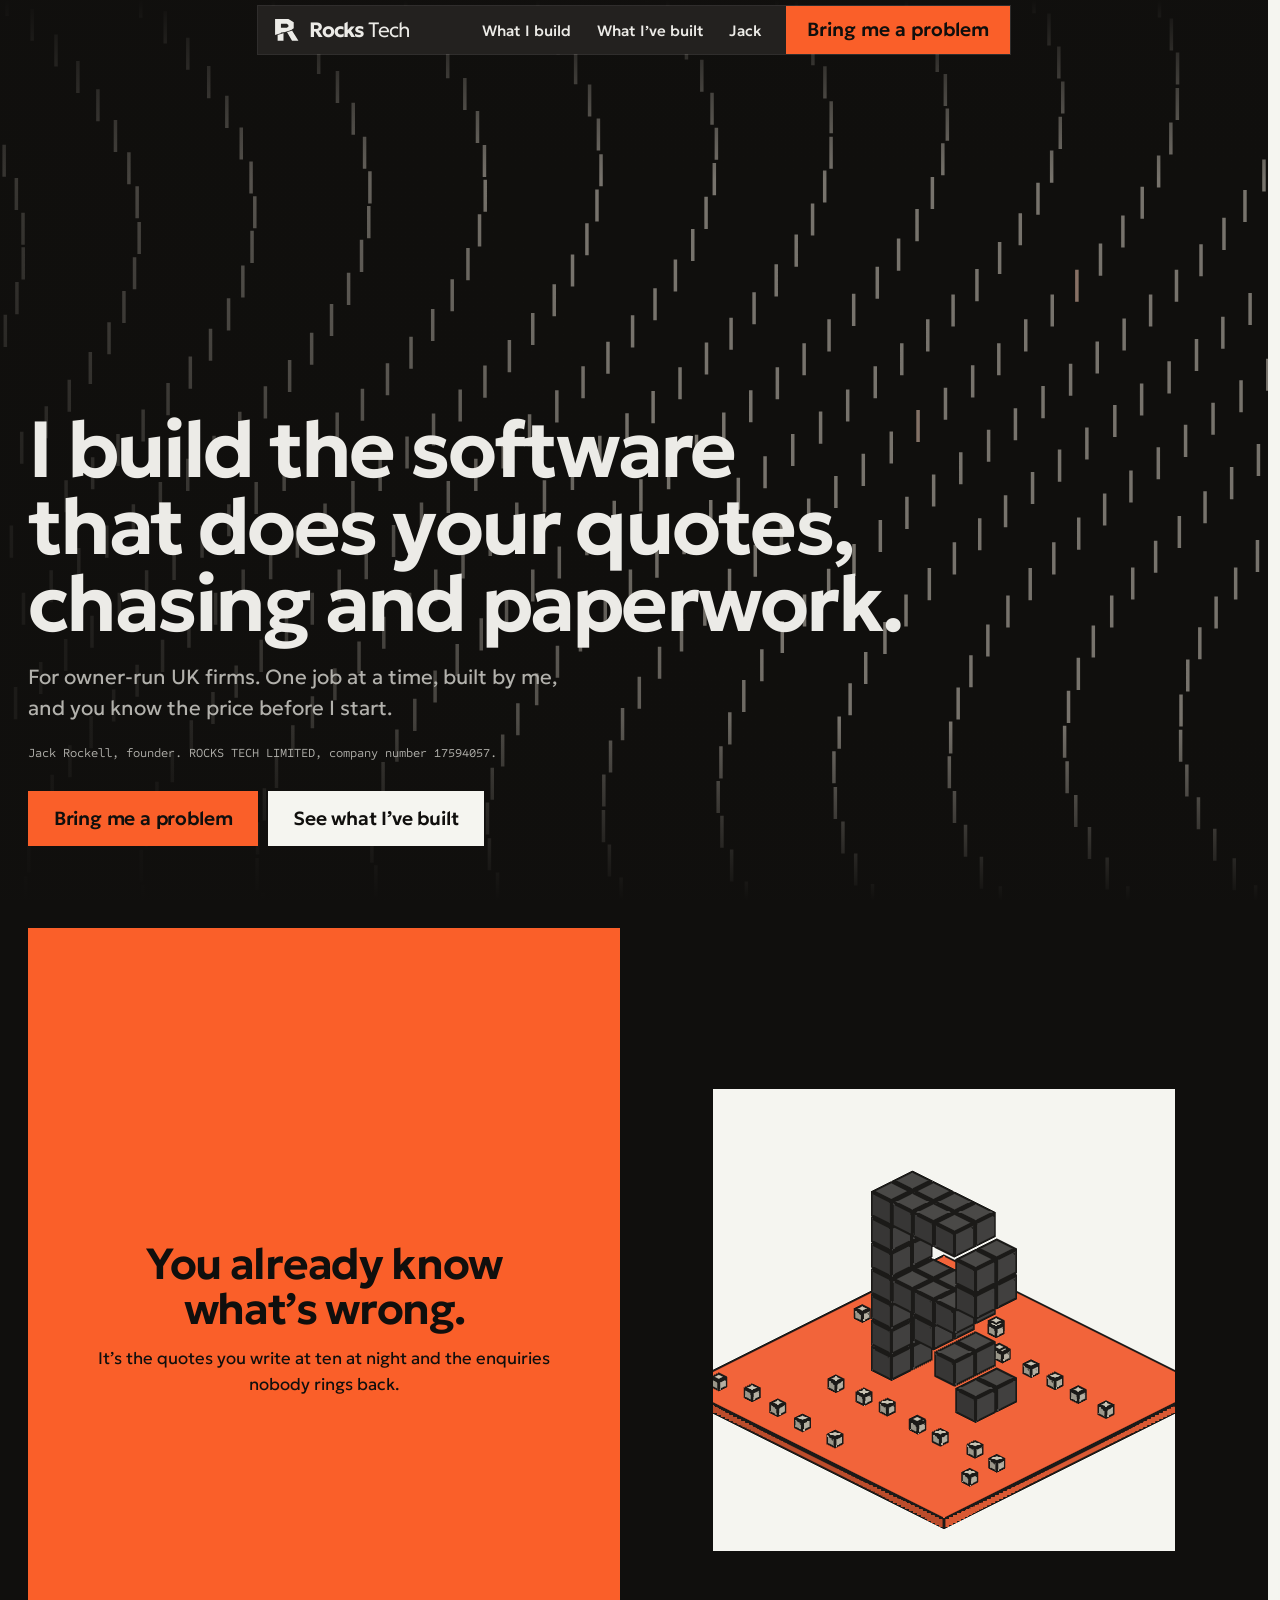
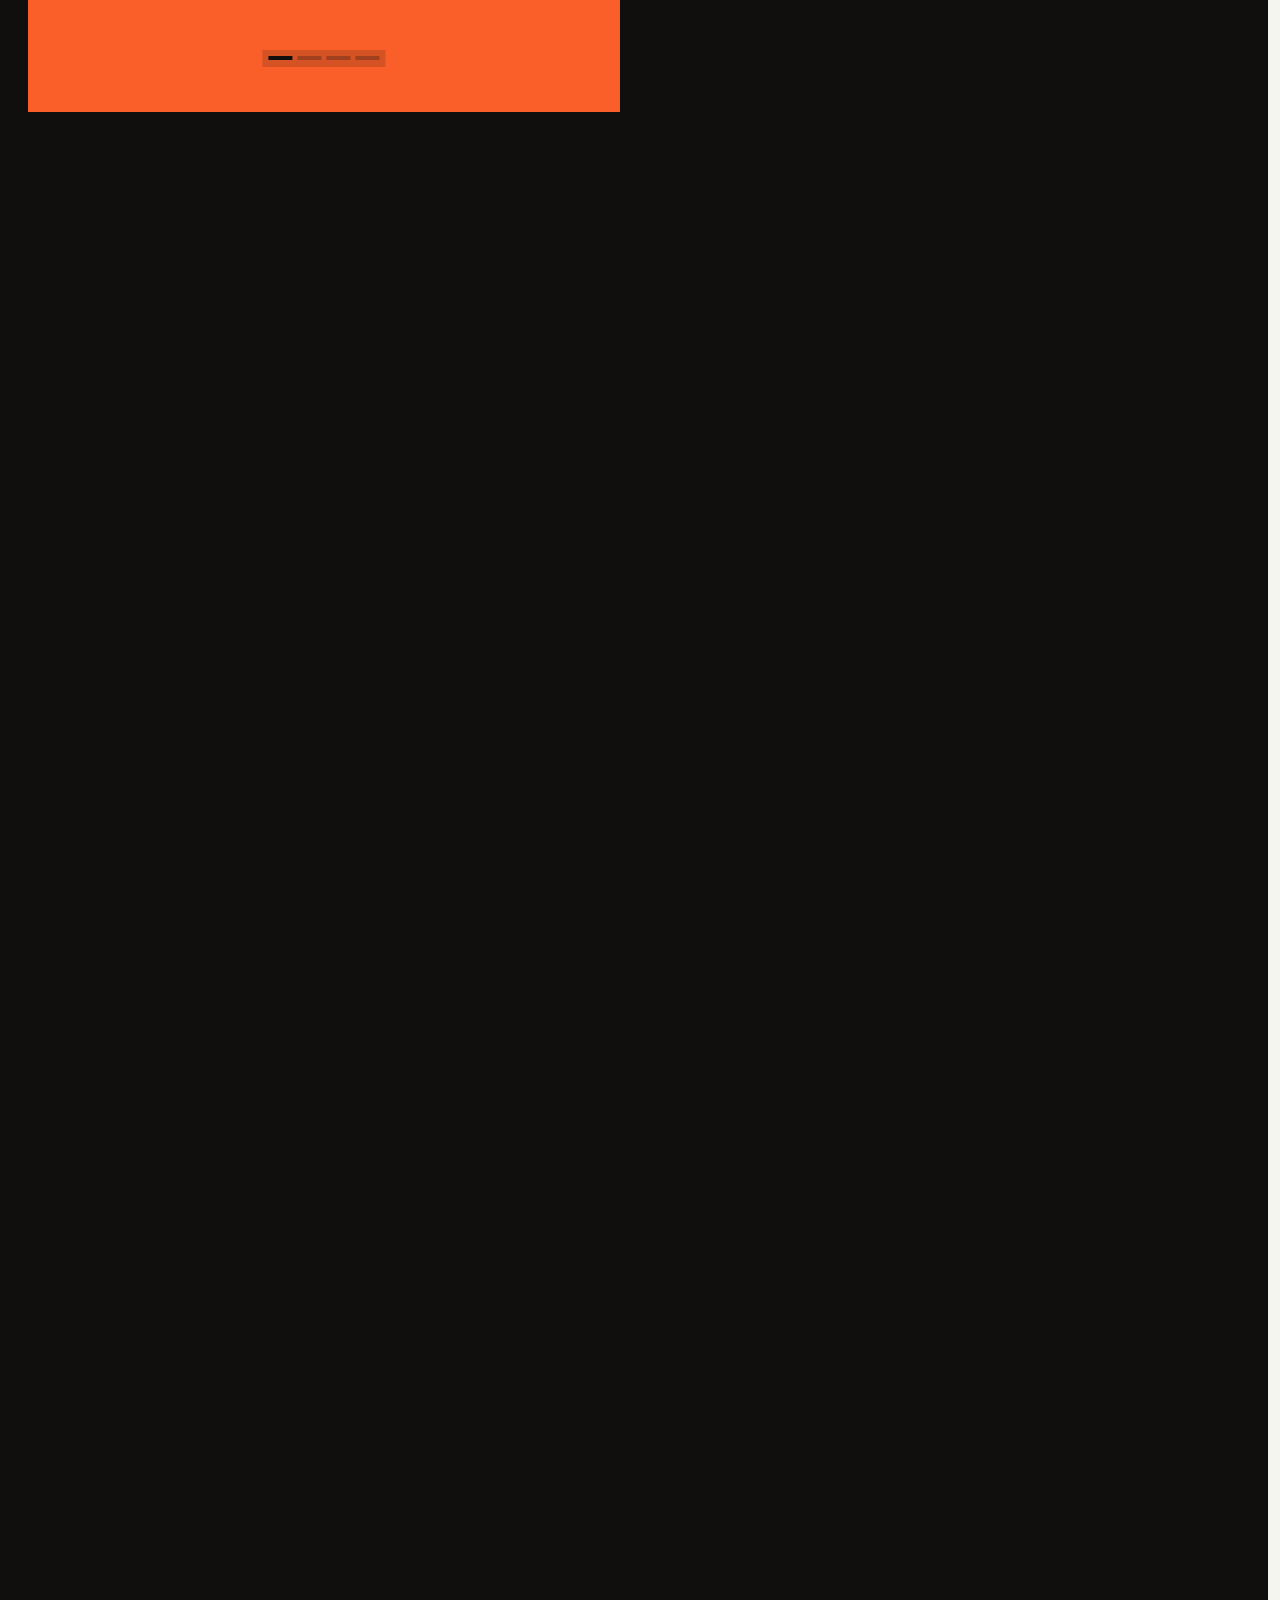
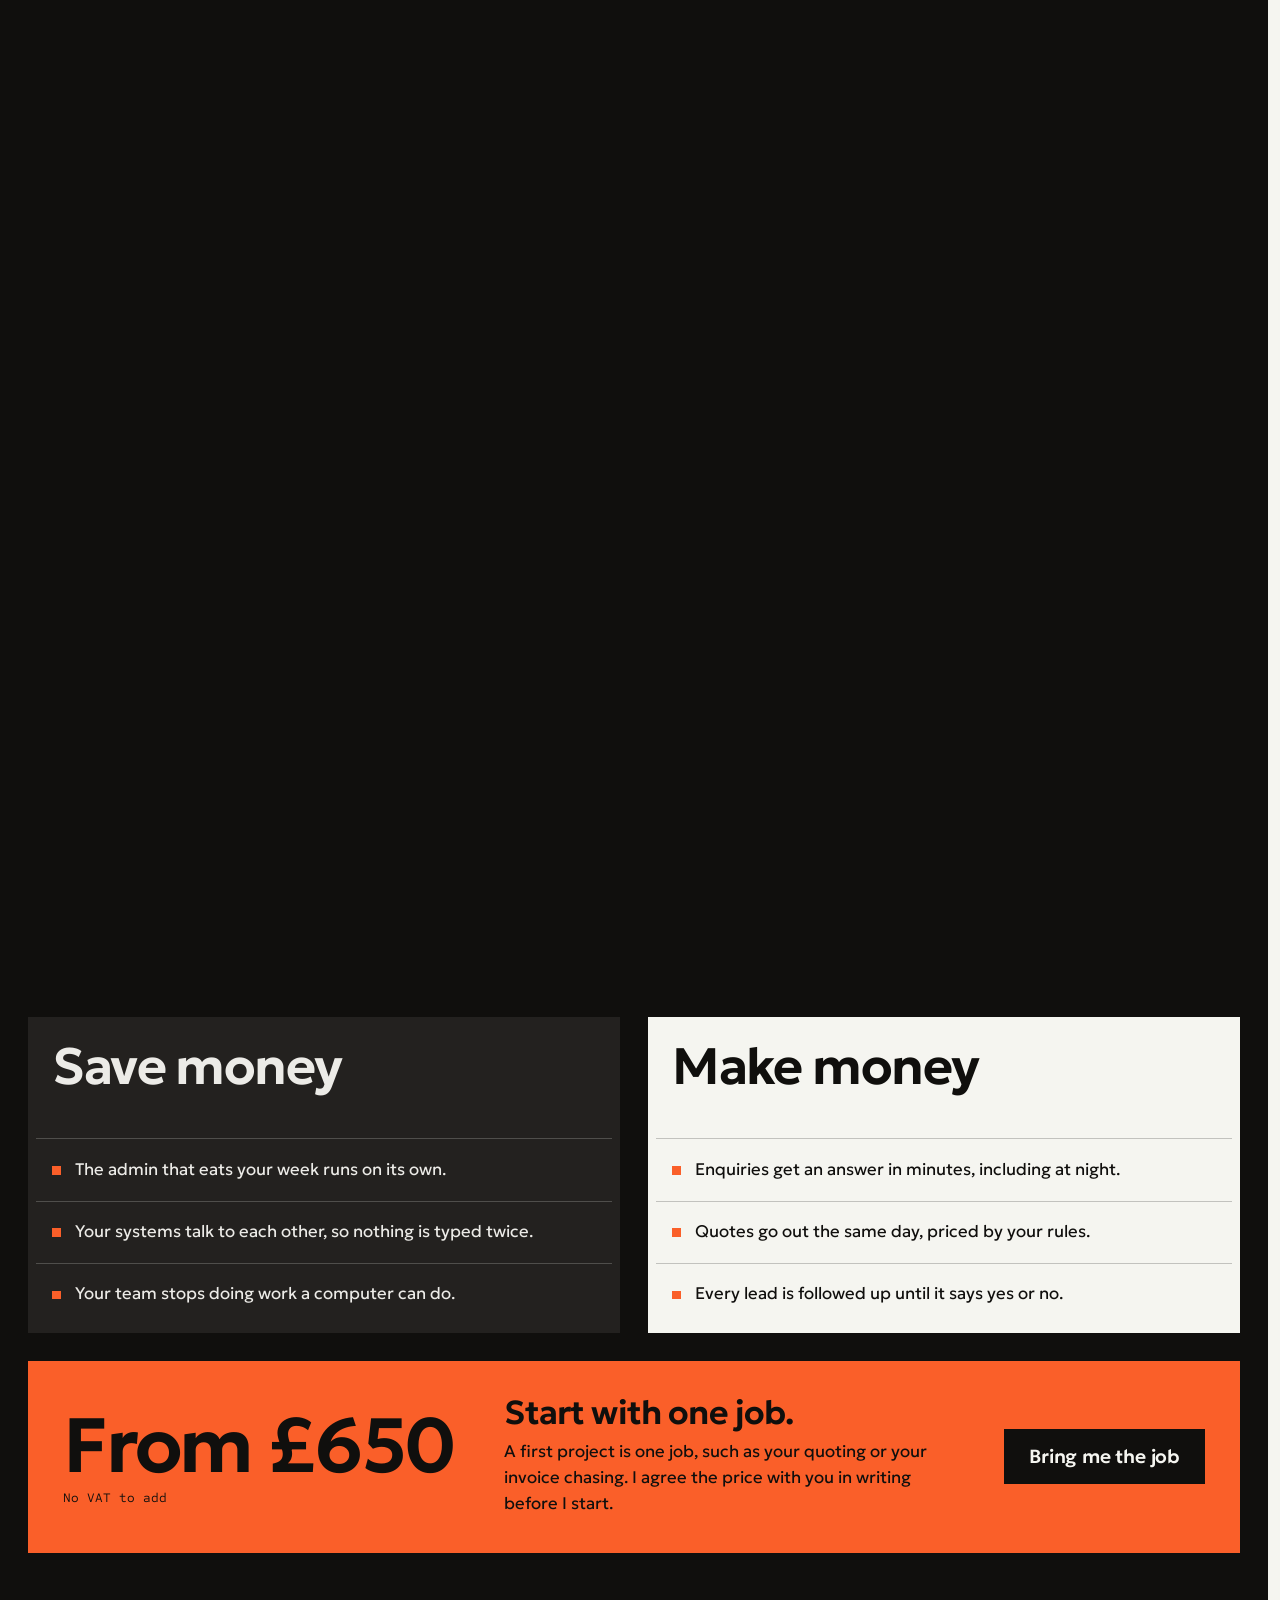
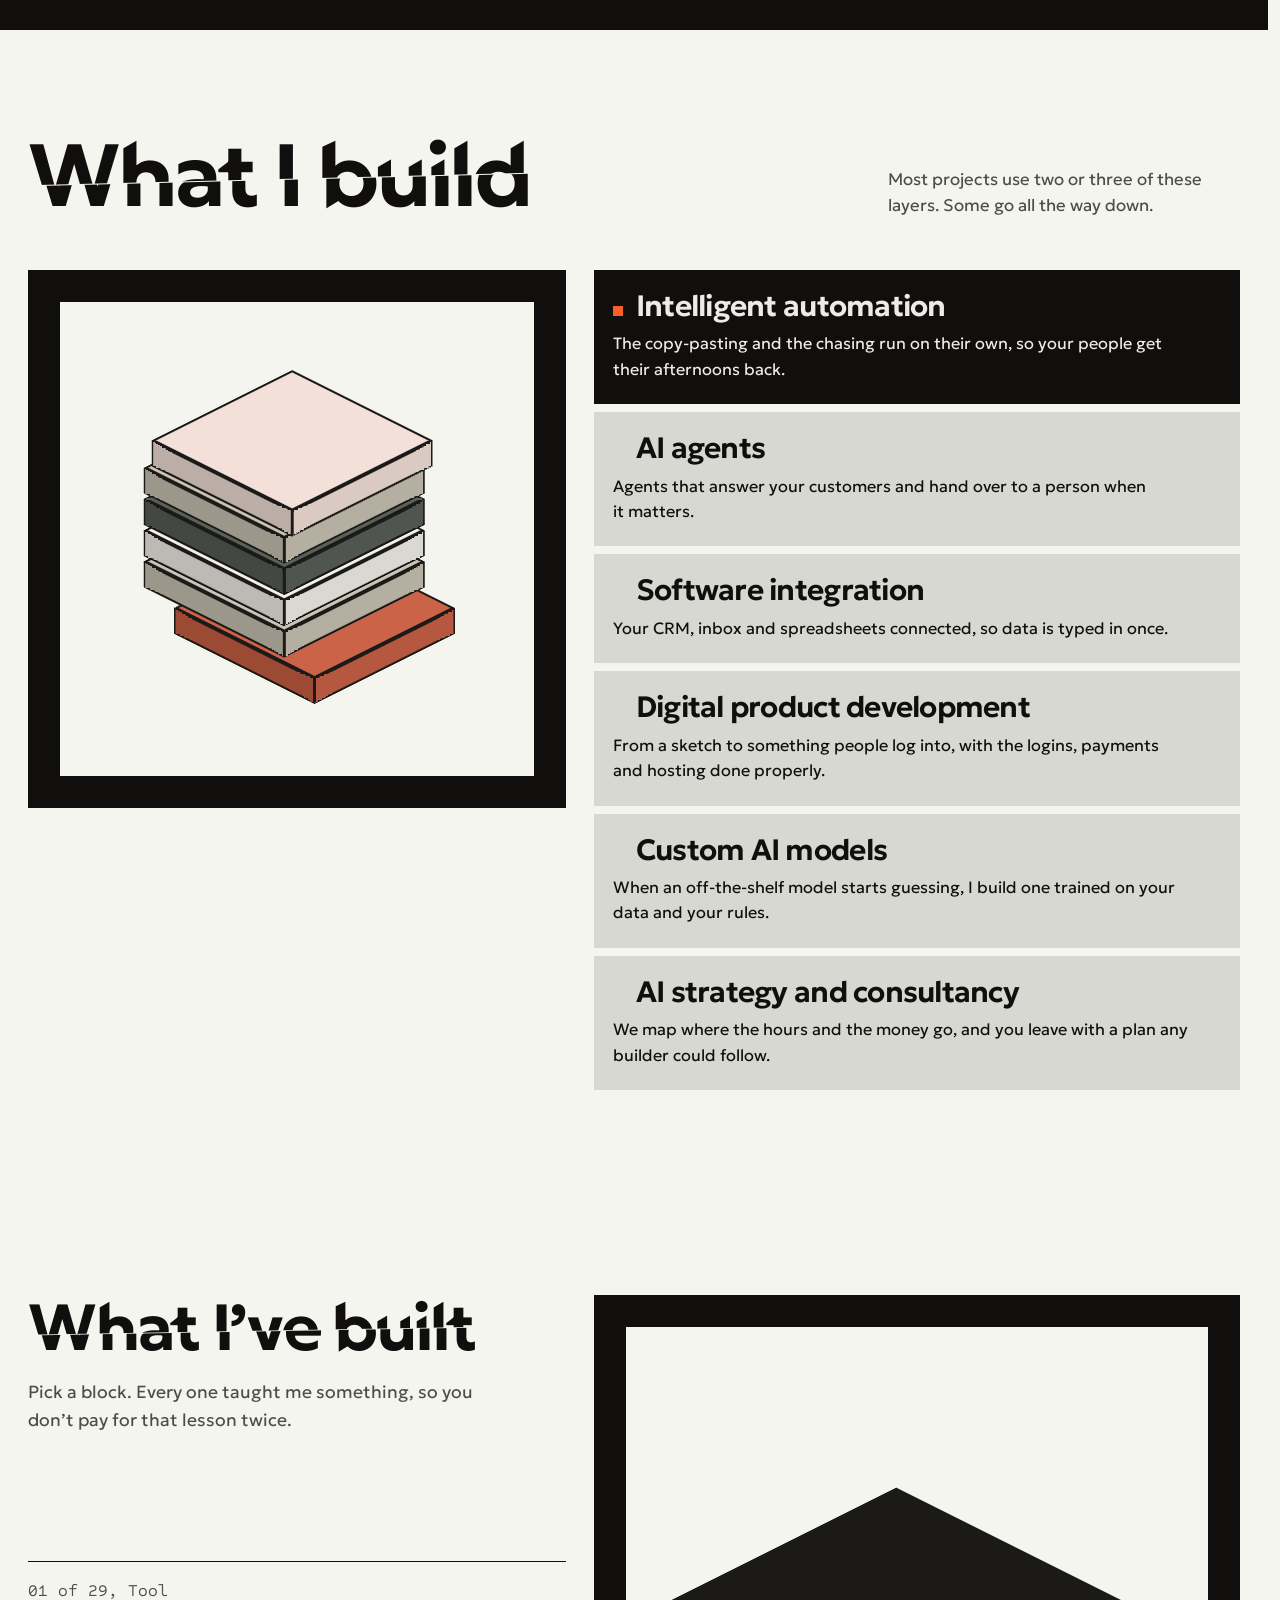
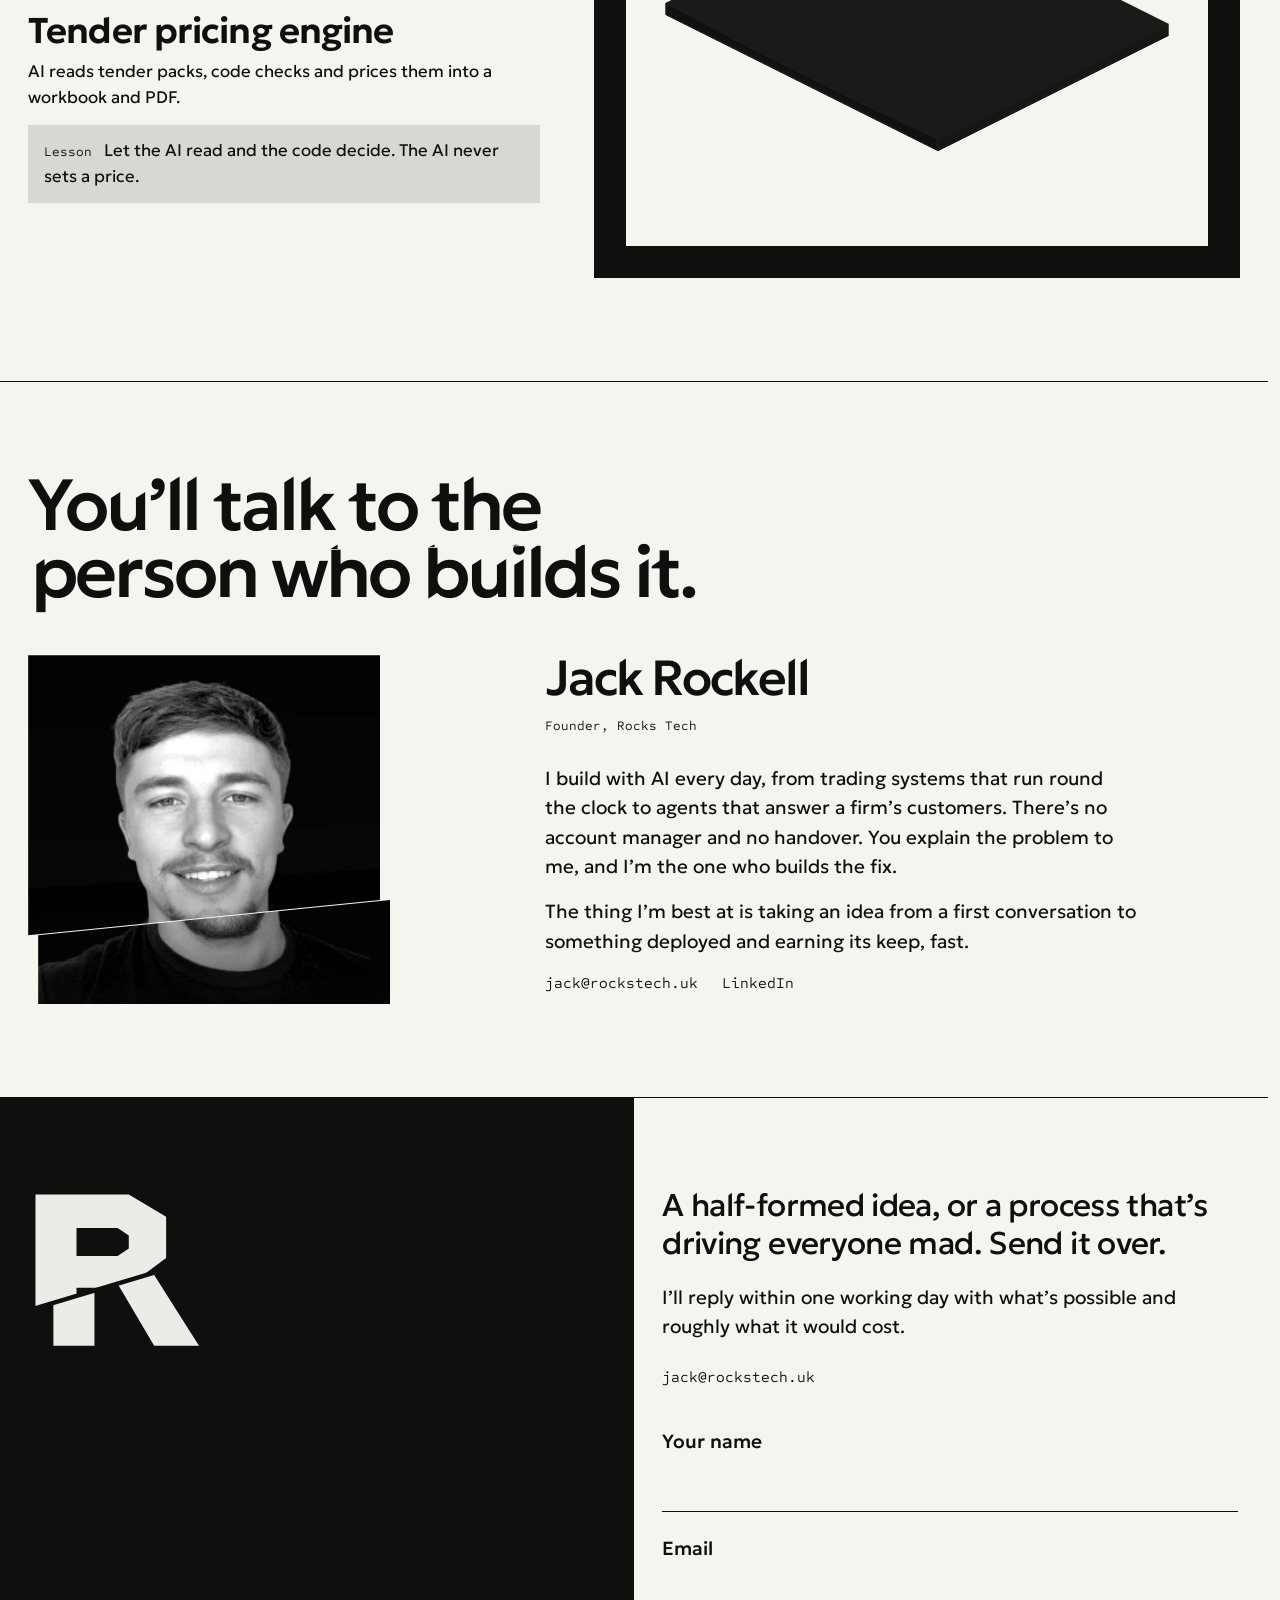
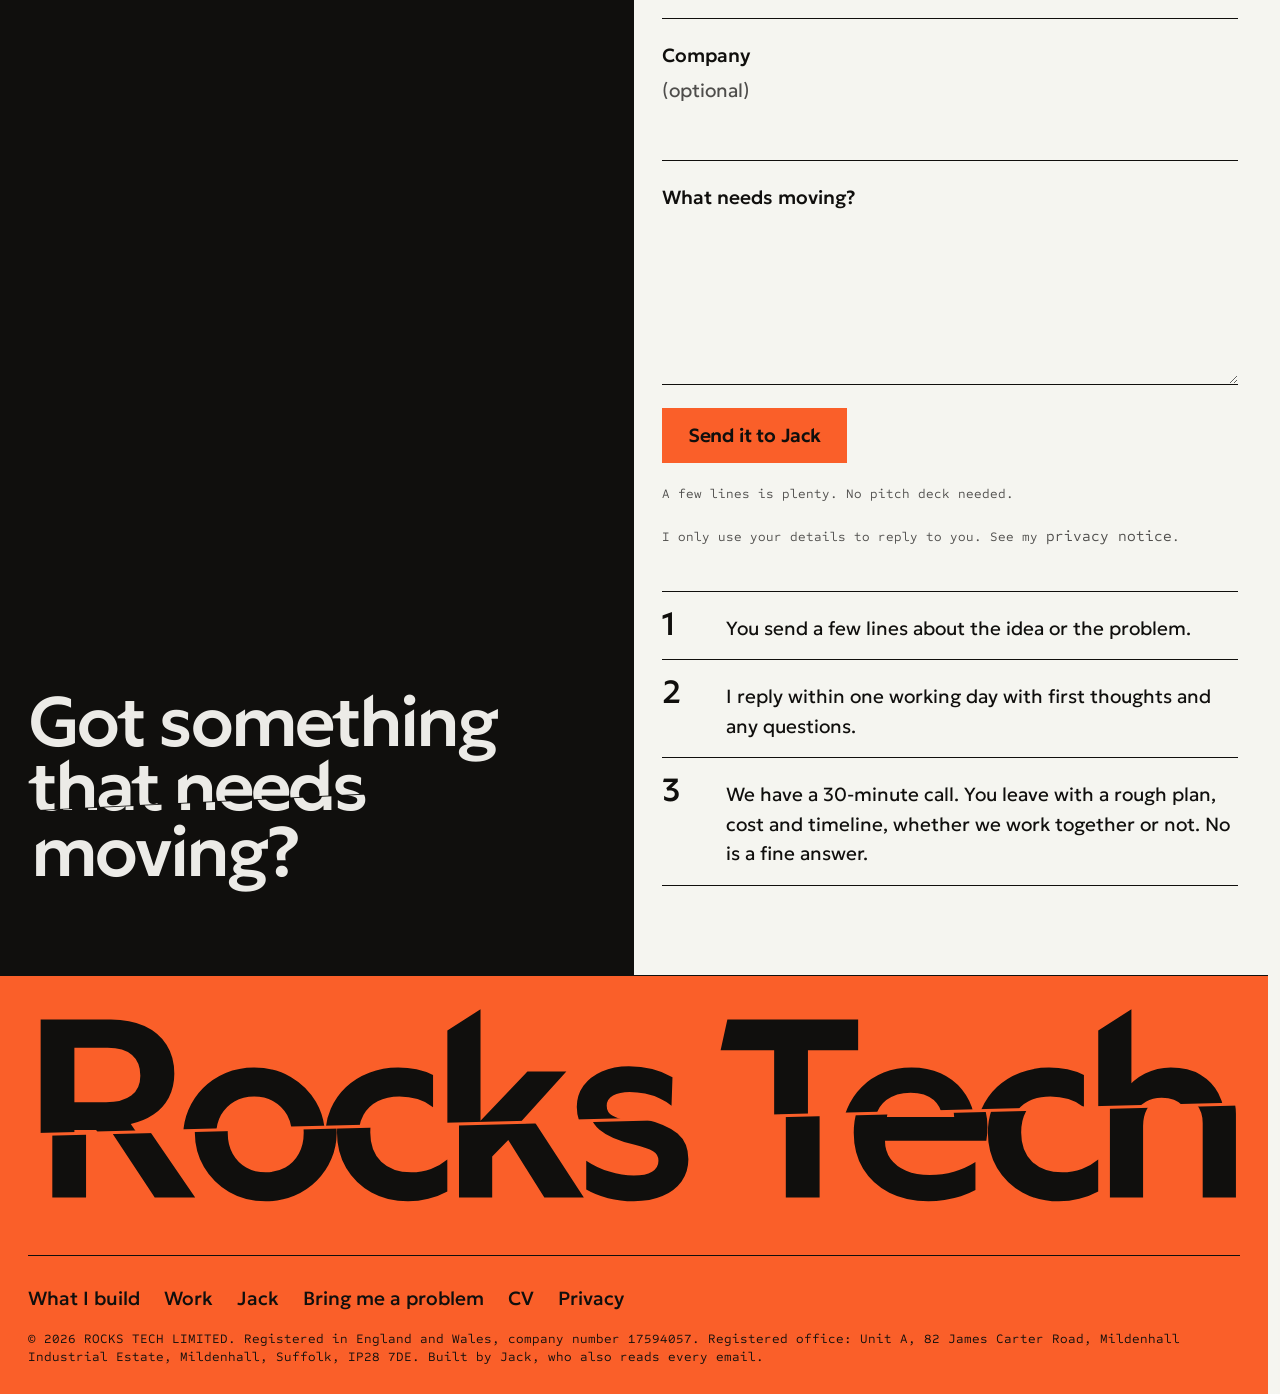
==== commit fb5d478d: "Deploy: one-line services, new title, Work page reordered" ====
--- a/index.html
+++ b/index.html
@@ -1 +1 @@
-<!DOCTYPE html><!--_gQBdwMQIriq8pUqncQQN--><html lang="en-GB" class="__variable_658365 __variable_a052ec"><head><meta charSet="utf-8"/><meta name="viewport" content="width=device-width, initial-scale=1"/><link rel="preload" href="/_next/static/media/9c928a6496248693-s.p.woff2" as="font" crossorigin="" type="font/woff2"/><link rel="preload" href="/_next/static/media/afee475112777bbe-s.p.woff2" as="font" crossorigin="" type="font/woff2"/><link rel="preload" href="/_next/static/media/feaba55b4ba3a393-s.p.woff2" as="font" crossorigin="" type="font/woff2"/><link rel="preload" as="image" href="/jack-rockell.webp"/><link rel="stylesheet" href="/_next/static/css/4a1c9844bc6b857b.css" data-precedence="next"/><link rel="stylesheet" href="/_next/static/css/6b5c353b479700e7.css" data-precedence="next"/><link rel="preload" as="script" fetchPriority="low" href="/_next/static/chunks/webpack-2c160b82bb69831e.js"/><script src="/_next/static/chunks/4bd1b696-c023c6e3521b1417.js" async=""></script><script src="/_next/static/chunks/255-2aa030c9ba2867e3.js" async=""></script><script src="/_next/static/chunks/main-app-18824d2652946b76.js" async=""></script><script src="/_next/static/chunks/app/layout-e6466c5459d85b52.js" async=""></script><script src="/_next/static/chunks/619-ba102abea3e3d0e4.js" async=""></script><script src="/_next/static/chunks/app/page-d34f8779a267ec0b.js" async=""></script><meta name="next-size-adjust" content=""/><meta name="theme-color" content="#f5f5f0"/><title>Rocks Tech: AI automation, agents and custom models, by Jack</title><meta name="description" content="Rocks Tech is Jack Rockell&#x27;s AI studio. AI agents, automation, custom models, data pipelines and trading software, built by the person you talk to."/><meta property="og:title" content="Rocks Tech: rock-solid AI for businesses that want to move"/><meta property="og:description" content="Rocks Tech is Jack Rockell&#x27;s AI studio. AI agents, automation, custom models, data pipelines and trading software, built by the person you talk to."/><meta property="og:locale" content="en_GB"/><meta property="og:type" content="website"/><meta name="twitter:card" content="summary"/><meta name="twitter:title" content="Rocks Tech: rock-solid AI for businesses that want to move"/><meta name="twitter:description" content="Rocks Tech is Jack Rockell&#x27;s AI studio. AI agents, automation, custom models, data pipelines and trading software, built by the person you talk to."/><link rel="icon" href="/favicon.ico" type="image/x-icon" sizes="16x16"/><link rel="icon" href="/icon.svg?5b6c266c98080903" type="image/svg+xml" sizes="any"/><link rel="apple-touch-icon" href="/apple-icon.png?c208d0770ca3f7cc" type="image/png" sizes="180x180"/><script>(function(){var d=document.documentElement;if(!window.matchMedia('(prefers-reduced-motion: reduce)').matches){/* page motion is off: headings and photos are simply there. To bring it back, add the 'motion' class here. */setTimeout(function(){if(!window.__rtMotion)d.classList.remove('motion')},3000)}})()</script><script src="/_next/static/chunks/polyfills-42372ed130431b0a.js" noModule=""></script></head><body><div hidden=""><!--$--><!--/$--></div><header class="nb nb-over"><div class="nb-in"><a class="nb-home bar-home" aria-label="Rocks Tech, home" href="/"><span class="logo "><svg viewBox="6 4 96 92" class="logo-mark" fill="currentColor" aria-hidden="true"><defs><clipPath id="lm-bar-up"><path d="M0 0H110V37.75L0 70.75Z"></path></clipPath><clipPath id="lm-bar-down"><path d="M0 73.25L110 40.25V110H0Z"></path></clipPath></defs><path fill-rule="evenodd" d="M10 8H60L80 20V42L64 54L88 92H64L44 58H32V92H10ZM32 26V41H54L60 37V30L54 26Z" clip-path="url(#lm-bar-up)"></path><g class="lm-low"><g transform="translate(9.6 -2.9)"><path fill-rule="evenodd" d="M10 8H60L80 20V42L64 54L88 92H64L44 58H32V92H10ZM32 26V41H54L60 37V30L54 26Z" clip-path="url(#lm-bar-down)"></path></g></g></svg><span class="logo-word">Rocks<span class="logo-tech">Tech</span></span></span></a><nav class="nb-nav" aria-label="Main"><ul><li><a href="/#build">What I build</a></li><li><a href="/#built">What I’ve built</a></li><li><a href="/#jack">Jack</a></li></ul><details class="nb-menu"><summary>Menu</summary><ul><li><a href="/#build">What I build</a></li><li><a href="/#built">What I’ve built</a></li><li><a href="/#jack">Jack</a></li></ul></details></nav><a class="nb-cta" href="/#contact"><span class="nb-long">Bring me a problem</span><span class="nb-short">Let’s talk</span></a></div></header><main><section class="hh" aria-labelledby="hh-title"><canvas class="hh-field" aria-hidden="true"></canvas><div class="hh-copy"><h1 id="hh-title">I build the software that does your quotes, chasing and paperwork.</h1><p>For owner-run UK firms. One job at a time, built by me, and you know the price before I start.</p><p class="hh-who">Jack Rockell, founder. ROCKS TECH LIMITED, company number 17594057.</p><div class="hh-actions"><a class="button" href="#contact">Bring me a problem</a><a class="button button-plain" href="#built">See what I’ve built</a></div></div></section><section class="story" aria-label="How I work, in four steps"><div class="story-pin"><div class="story-panel"><ol class="story-beats"><li class="is-on"><h2>You already know what’s wrong.</h2><p>It’s the quotes you write at ten at night and the enquiries nobody rings back.</p></li><li><h2>First we put a number on it.</h2><p>You tell me how the job gets done now. We work out what it costs you in hours and pounds, using your own figures.</p></li><li><h2>Then I cut it down to one job.</h2><p>I pick the fix that pays back fastest and build that first. You know the price before I start.</p></li><li><h2>You get your hours back.</h2><p>And if AI isn’t the answer, I’ll say so before you spend anything.</p></li></ol><div class="story-pips" aria-hidden="true"><span class="is-on"></span><span></span><span></span><span></span></div></div><div class="story-field"><div class="story-card"><!--$!--><template data-dgst="BAILOUT_TO_CLIENT_SIDE_RENDERING"></template><!--/$--></div></div></div></section><section class="offer" aria-label="What the work is for"><article class="offer-card offer-save"><header><h2>Save money</h2></header><ul><li>The admin that eats your week runs on its own.</li><li>Your systems talk to each other, so nothing is typed twice.</li><li>Your team stops doing work a computer can do.</li></ul></article><article class="offer-card offer-make"><header><h2>Make money</h2></header><ul><li>Enquiries get an answer in minutes, including at night.</li><li>Quotes go out the same day, priced by your rules.</li><li>Every lead is followed up until it says yes or no.</li></ul></article><div class="offer-first"><p class="offer-price">From £650<small>No VAT to add</small></p><div><h2>Start with one job.</h2><p>A first project is one job, such as your quoting or your invoice chasing. I agree the price with you in writing before I start.</p></div><a class="button offer-first-cta" href="#contact">Bring me the job</a></div></section><section id="build" class="svc" aria-labelledby="build-title"><div class="svc-head"><h2 id="build-title" class="ft " data-text="What I build" data-reveal=""><span class="ft-a">What I build</span></h2><p>Most projects use two or three of these layers. Some go all the way down.</p></div><div class="svc-field" aria-hidden="true"><div class="svc-card"><!--$!--><template data-dgst="BAILOUT_TO_CLIENT_SIDE_RENDERING"></template><!--/$--></div></div><ol class="svc-list"><li class="is-on"><h3>Intelligent automation</h3><p>The copy-pasting, the chasing, the weekly report nobody reads until it’s late. I wire those jobs up so they run on their own, and your people get their afternoons back.</p></li><li><h3>AI agents</h3><p>Assistants for your customers and task-runners for your team. Agents that look things up, fill in the forms, chase the replies and hand over to a person when it matters.</p></li><li><h3>Software integration</h3><p>Your CRM, your inbox, your spreadsheets and that one system from 2009. I connect them so data gets typed in once and lands everywhere it should.</p></li><li><h3>Digital product development</h3><p>From a sketch on a napkin to something people log into. Prototypes in days, real products in weeks, with the unglamorous parts (logins, payments, hosting) done properly.</p></li><li><h3>Custom AI models</h3><p>When an off-the-shelf model starts guessing, I build one that knows. Trained around your data, your rules and your edge cases, and hosted where you want it.</p></li><li><h3>AI strategy and consultancy</h3><p>You know something has to change but not where to start. We sit down, map where the hours and the money go, and you leave with a plan you could hand to any developer. Ideally me.</p></li></ol></section><section id="built" class="built" aria-labelledby="built-title"><div class="built-head"><h2 id="built-title" class="ft " data-text="What I’ve built" data-reveal=""><span class="ft-a">What I’ve built</span></h2><p>Pick a block. Every one taught me something, so you don’t pay for that lesson twice.</p></div><div class="built-field"><div class="built-card"><!--$!--><template data-dgst="BAILOUT_TO_CLIENT_SIDE_RENDERING"></template><!--/$--></div></div><div class="built-detail" aria-live="polite"><p class="built-meta">01<!-- --> of <!-- -->29<!-- -->, <!-- -->Tool</p><h3>Tender pricing engine</h3><p>AI reads tender packs, code checks and prices them into a workbook and PDF.</p><p class="built-lesson"><span>Lesson</span> <!-- -->Let the AI read and the code decide. The AI never sets a price.</p></div><ol class="sr-only"><li>Tender pricing engine<!-- -->: <!-- -->AI reads tender packs, code checks and prices them into a workbook and PDF.<!-- --> <!-- -->Lesson: Let the AI read and the code decide. The AI never sets a price.</li><li>AML risk platform<!-- -->: <!-- -->Company, sanctions and media checks, with an AI-written report.<!-- --> <!-- -->Lesson: The report goes through rule checks before anyone sees it.</li><li>Luxury rental system<!-- -->: <!-- -->Bookings, payments, logins and admin, live in the cloud.<!-- --> <!-- -->Lesson: Live payments meant security work before features.</li><li>Real-estate CRM suite<!-- -->: <!-- -->CRM with HR, accounts, conveyancing and mortgage portals.<!-- --> <!-- -->Lesson: Several portals are front-end demos with partial backends.</li><li>AI lead engines<!-- -->: <!-- -->Find and score leads, then draft the outreach.<!-- --> <!-- -->Lesson: Drafting is easy. The legal checks are the real work.</li><li>Private lead hub<!-- -->: <!-- -->Scores UK companies from about 80 public data feeds and drafts outreach it can never send.<!-- --> <!-- -->Lesson: I built a hard no-send rule so nothing goes out by accident.</li><li>Personal health agent<!-- -->: <!-- -->AI agent with tools, a Telegram bot and voice notes.<!-- --> <!-- -->Lesson: It fails over between providers, because one always goes down at the wrong time.</li><li>Tool-using trading assistant<!-- -->: <!-- -->AI agent with 37 tools and credit billing.<!-- --> <!-- -->Lesson: Billing per call had to be built before anyone could use it.</li><li>Autonomous research loop<!-- -->: <!-- -->AI agents propose ideas and a fixed judge scores them.<!-- --> <!-- -->Lesson: I took the model out of the verdict. It graded its own work too kindly.</li><li>Small-business websites<!-- -->: <!-- -->About 45 sites from brief to live domain, with local SEO.<!-- --> <!-- -->Lesson: Moving a client off an old host is where most of the time goes.</li><li>Multi-market forecasting<!-- -->: <!-- -->Forecasts on currency pairs, gold, live cattle and Gulf shares.<!-- --> <!-- -->Lesson: Emerging market currency pairs were the hardest to get anything from.</li><li>Football prediction app<!-- -->: <!-- -->Models for goals, shots, fouls and cards, on web, iOS and Android.<!-- --> <!-- -->Lesson: A weekly retrain is only useful while it runs. A scheduled one quietly broke.</li><li>Company accounts parser<!-- -->: <!-- -->Reads daily filed accounts and joins them to the full UK company file.<!-- --> <!-- -->Lesson: Public data is messy. Dedupe and quality reports matter more than the parser.</li><li>AI image studio<!-- -->: <!-- -->Trains and runs custom image models, with an API and video steps.<!-- --> <!-- -->Lesson: Built and tested, then shelved. Not every build should be a product.</li><li>Receipt splitter<!-- -->: <!-- -->Reads a receipt photo and splits it into items.<!-- --> <!-- -->Lesson: OCR gets you most of the way. People fix the rest.</li><li>Offline learning app<!-- -->: <!-- -->A learning app that works without a connection.<!-- --> <!-- -->Lesson: Offline-first changes every data decision.</li><li>Self-hosted GPU setup<!-- -->: <!-- -->A multi-machine training rig with a private network, watchdogs and a thermal guard.<!-- --> <!-- -->Lesson: Watchdogs should read a job&#x27;s output, not whether it&#x27;s running.</li><li>Strategy search engine<!-- -->: <!-- -->Writes trading rules, tests them on data it has never seen, then paper-trades the survivors.<!-- --> <!-- -->Lesson: One day it had 202 survivors that were really three ideas. Near-copies now count as one.</li><li>Backtest engine<!-- -->: <!-- -->Replays strategies through a paper exchange with funding and slippage charged.<!-- --> <!-- -->Lesson: A target touched isn&#x27;t a target filled. Fills only count when price trades through.</li><li>Reality-gated research<!-- -->: <!-- -->Tests trading ideas with every trial logged and costs always in.<!-- --> <!-- -->Lesson: Most ideas died once costs were counted. The log keeps the dead ones.</li><li>Venue check<!-- -->: <!-- -->Re-runs every strategy on the exchange it will really trade on.<!-- --> <!-- -->Lesson: An edge priced on one exchange didn&#x27;t always survive on another.</li><li>Trading terminal<!-- -->: <!-- -->Live market data from several exchanges on one dockable screen.<!-- --> <!-- -->Lesson: Real-time data is mostly about handling feeds that drop.</li><li>Multi-book order handler<!-- -->: <!-- -->Keeps requested, approved and filled orders apart and refuses stale instructions.<!-- --> </li><li>On-chain trading bot<!-- -->: <!-- -->Builds, simulates and sends its own swaps, with a separate guard that can kill it.<!-- --> <!-- -->Lesson: The guard runs as its own process so the bot can&#x27;t overrule it.</li><li>Copy-trading app<!-- -->: <!-- -->iOS app that copies tracked traders and sends push alerts.<!-- --> <!-- -->Lesson: Taken to an app-store build, then the company shut down.</li><li>Wallet-tracking collectors<!-- -->: <!-- -->Track and score large-wallet behaviour on a perps exchange.<!-- --> <!-- -->Lesson: A process can be up and doing nothing. Watchdogs now read the output.</li><li>Crypto price forecaster<!-- -->: <!-- -->Bitcoin forecasts over several horizons, drawn as a fan of outcomes.<!-- --> <!-- -->Lesson: The first version was barely better than a coin flip. I rebuilt the whole architecture.</li><li>Short-horizon signal models<!-- -->: <!-- -->1, 2 and 4 hour direction calls that go quiet when unsure.<!-- --> <!-- -->Lesson: New versions run in shadow beside the live one before they&#x27;re trusted.</li><li>Chart-pattern AI<!-- -->: <!-- -->Vision models that read price charts, served by API.<!-- --> <!-- -->Lesson: Built end to end, then parked for simpler models.</li></ol></section><section id="jack" class="jack rule-top" aria-labelledby="jack-title"><div class="jack-head"><h2 id="jack-title" class="ft " data-text="You’ll talk to the person who builds it." data-reveal=""><span class="ft-a">You’ll talk to the person who builds it.</span></h2></div><figure class="jack-photo" data-reveal=""><img class="jp-a" src="/jack-rockell.webp" width="300" height="300" alt="Jack Rockell"/><img class="jp-b" src="/jack-rockell.webp" width="300" height="300" alt="" aria-hidden="true"/></figure><div class="jack-body"><p class="jack-name">Jack Rockell</p><p class="jack-role">Founder, Rocks Tech</p><p>I build with AI every day, from trading systems that run round the clock to agents that answer a firm’s customers. There’s no account manager and no handover. You explain the problem to me, and I’m the one who builds the fix.</p><p>The thing I’m best at is taking an idea from a first conversation to something deployed and earning its keep, fast.</p><p class="jack-links"><a href="mailto:jack@rockstech.uk">jack@rockstech.uk</a><a href="https://www.linkedin.com/in/jack-rockell-841482267/" rel="noopener">LinkedIn</a></p></div></section><section id="contact" class="contact rule-top" aria-labelledby="contact-title"><div class="contact-head ink"><svg viewBox="6 4 96 92" class="contact-mark" fill="currentColor" aria-hidden="true"><defs><clipPath id="lm-contact-up"><path d="M0 0H110V37.75L0 70.75Z"></path></clipPath><clipPath id="lm-contact-down"><path d="M0 73.25L110 40.25V110H0Z"></path></clipPath></defs><path fill-rule="evenodd" d="M10 8H60L80 20V42L64 54L88 92H64L44 58H32V92H10ZM32 26V41H54L60 37V30L54 26Z" clip-path="url(#lm-contact-up)"></path><g class="lm-low"><g transform="translate(9.6 -2.9)"><path fill-rule="evenodd" d="M10 8H60L80 20V42L64 54L88 92H64L44 58H32V92H10ZM32 26V41H54L60 37V30L54 26Z" clip-path="url(#lm-contact-down)"></path></g></g></svg><h2 id="contact-title" class="ft " data-text="Got something that needs moving?" data-reveal=""><span class="ft-a">Got something that needs moving?</span></h2></div><div class="contact-body"><p class="lede">A half-formed idea, or a process that’s driving everyone mad. Send it over.</p><p>I’ll reply within one working day with what’s possible and roughly what it would cost.</p><p><a href="mailto:jack@rockstech.uk" class="text-link">jack@rockstech.uk</a></p><form class="form" action="https://formsubmit.co/jack@rockstech.uk" method="post"><input type="hidden" name="_subject" value="New enquiry from rockstech"/><input type="hidden" name="_next" value="https://rockstech.uk/thanks/"/><input type="hidden" name="_template" value="table"/><input type="text" class="honey" tabindex="-1" autoComplete="off" name="_honey"/><label>Your name<input type="text" autoComplete="name" required="" name="name"/></label><label>Email<input type="email" autoComplete="email" inputMode="email" required="" name="email"/></label><label>Company <span class="optional">(optional)</span><input type="text" autoComplete="organization" name="company"/></label><label>What needs moving?<textarea name="details" rows="5" required=""></textarea></label><button type="submit" class="button">Send it to Jack</button><p class="form-note">A few lines is plenty. No pitch deck needed.</p><p class="form-note">I only use your details to reply to you. See my<!-- --> <a href="/privacy/" class="text-link">privacy notice</a>.</p></form><ol class="next-steps"><li><span class="ns-n">1</span><span>You send a few lines about the idea or the problem.</span></li><li><span class="ns-n">2</span><span>I reply within one working day with first thoughts and any questions.</span></li><li><span class="ns-n">3</span><span>We have a 30-minute call. You leave with a rough plan, cost and timeline, whether we work together or not. No is a fine answer.</span></li></ol></div></section></main><footer class="foot rule-top"><p class="ft foot-word" data-text="Rocks Tech" data-reveal=""><span class="ft-a">Rocks Tech</span></p><div class="foot-row"><nav aria-label="Footer"><a href="/#build">What I build</a><a href="/work/">Work</a><a href="/#jack">Jack</a><a href="/#contact">Bring me a problem</a><a href="/cv/">CV</a><a href="/privacy/">Privacy</a></nav><p class="foot-legal">© 2026 ROCKS TECH LIMITED. Registered in England and Wales, company number 17594057. Registered office: Unit A, 82 James Carter Road, Mildenhall Industrial Estate, Mildenhall, Suffolk, IP28 7DE. Built by Jack, who also reads every email.</p></div></footer><script type="application/ld+json">{"@context":"https://schema.org","@type":"Organization","name":"Rocks Tech","url":"https://rockstech.uk","description":"Rocks Tech is Jack Rockell's AI studio. AI agents, automation, custom models, data pipelines and trading software, built by the person you talk to.","founder":{"@type":"Person","name":"Jack Rockell","sameAs":"https://www.linkedin.com/in/jack-rockell-841482267/"}}</script><!--$--><!--/$--><script src="/_next/static/chunks/webpack-2c160b82bb69831e.js" id="_R_" async=""></script><script>(self.__next_f=self.__next_f||[]).push([0])</script><script>self.__next_f.push([1,"1:\"$Sreact.fragment\"\n2:I[9766,[],\"\"]\n3:I[8924,[],\"\"]\n4:I[8687,[\"177\",\"static/chunks/app/layout-e6466c5459d85b52.js\"],\"Motion\"]\n5:I[2619,[\"619\",\"static/chunks/619-ba102abea3e3d0e4.js\",\"974\",\"static/chunks/app/page-d34f8779a267ec0b.js\"],\"\"]\n6:I[1990,[\"619\",\"static/chunks/619-ba102abea3e3d0e4.js\",\"974\",\"static/chunks/app/page-d34f8779a267ec0b.js\"],\"HomeHero\"]\n7:I[9102,[\"619\",\"static/chunks/619-ba102abea3e3d0e4.js\",\"974\",\"static/chunks/app/page-d34f8779a267ec0b.js\"],\"Story\"]\n14:I[7150,[],\"\"]\n:HL[\"/_next/static/media/9c928a6496248693-s.p.woff2\",\"font\",{\"crossOrigin\":\"\",\"type\":\"font/woff2\"}]\n:HL[\"/_next/static/media/afee475112777bbe-s.p.woff2\",\"font\",{\"crossOrigin\":\"\",\"type\":\"font/woff2\"}]\n:HL[\"/_next/static/media/feaba55b4ba3a393-s.p.woff2\",\"font\",{\"crossOrigin\":\"\",\"type\":\"font/woff2\"}]\n:HL[\"/_next/static/css/4a1c9844bc6b857b.css\",\"style\"]\n:HL[\"/_next/static/css/6b5c353b479700e7.css\",\"style\"]\n"])</script><script>self.__next_f.push([1,"0:{\"P\":null,\"b\":\"-gQBdwMQIriq8pUqncQQN\",\"p\":\"\",\"c\":[\"\",\"\"],\"i\":false,\"f\":[[[\"\",{\"children\":[\"__PAGE__\",{}]},\"$undefined\",\"$undefined\",true],[\"\",[\"$\",\"$1\",\"c\",{\"children\":[[[\"$\",\"link\",\"0\",{\"rel\":\"stylesheet\",\"href\":\"/_next/static/css/4a1c9844bc6b857b.css\",\"precedence\":\"next\",\"crossOrigin\":\"$undefined\",\"nonce\":\"$undefined\"}]],[\"$\",\"html\",null,{\"lang\":\"en-GB\",\"className\":\"__variable_658365 __variable_a052ec\",\"suppressHydrationWarning\":true,\"children\":[[\"$\",\"head\",null,{\"children\":[\"$\",\"script\",null,{\"dangerouslySetInnerHTML\":{\"__html\":\"(function(){var d=document.documentElement;if(!window.matchMedia('(prefers-reduced-motion: reduce)').matches){/* page motion is off: headings and photos are simply there. To bring it back, add the 'motion' class here. */setTimeout(function(){if(!window.__rtMotion)d.classList.remove('motion')},3000)}})()\"}}]}],[\"$\",\"body\",null,{\"children\":[[\"$\",\"$L2\",null,{\"parallelRouterKey\":\"children\",\"error\":\"$undefined\",\"errorStyles\":\"$undefined\",\"errorScripts\":\"$undefined\",\"template\":[\"$\",\"$L3\",null,{}],\"templateStyles\":\"$undefined\",\"templateScripts\":\"$undefined\",\"notFound\":[[[\"$\",\"title\",null,{\"children\":\"404: This page could not be found.\"}],[\"$\",\"div\",null,{\"style\":{\"fontFamily\":\"system-ui,\\\"Segoe UI\\\",Roboto,Helvetica,Arial,sans-serif,\\\"Apple Color Emoji\\\",\\\"Segoe UI Emoji\\\"\",\"height\":\"100vh\",\"textAlign\":\"center\",\"display\":\"flex\",\"flexDirection\":\"column\",\"alignItems\":\"center\",\"justifyContent\":\"center\"},\"children\":[\"$\",\"div\",null,{\"children\":[[\"$\",\"style\",null,{\"dangerouslySetInnerHTML\":{\"__html\":\"body{color:#000;background:#fff;margin:0}.next-error-h1{border-right:1px solid rgba(0,0,0,.3)}@media (prefers-color-scheme:dark){body{color:#fff;background:#000}.next-error-h1{border-right:1px solid rgba(255,255,255,.3)}}\"}}],[\"$\",\"h1\",null,{\"className\":\"next-error-h1\",\"style\":{\"display\":\"inline-block\",\"margin\":\"0 20px 0 0\",\"padding\":\"0 23px 0 0\",\"fontSize\":24,\"fontWeight\":500,\"verticalAlign\":\"top\",\"lineHeight\":\"49px\"},\"children\":404}],[\"$\",\"div\",null,{\"style\":{\"display\":\"inline-block\"},\"children\":[\"$\",\"h2\",null,{\"style\":{\"fontSize\":14,\"fontWeight\":400,\"lineHeight\":\"49px\",\"margin\":0},\"children\":\"This page could not be found.\"}]}]]}]}]],[]],\"forbidden\":\"$undefined\",\"unauthorized\":\"$undefined\"}],[\"$\",\"$L4\",null,{}]]}]]}]]}],{\"children\":[\"__PAGE__\",[\"$\",\"$1\",\"c\",{\"children\":[[[\"$\",\"header\",null,{\"className\":\"nb nb-over\",\"children\":[\"$\",\"div\",null,{\"className\":\"nb-in\",\"children\":[[\"$\",\"$L5\",null,{\"href\":\"/\",\"className\":\"nb-home bar-home\",\"aria-label\":\"Rocks Tech, home\",\"children\":[\"$\",\"span\",null,{\"className\":\"logo \",\"children\":[[\"$\",\"svg\",null,{\"viewBox\":\"6 4 96 92\",\"className\":\"logo-mark\",\"fill\":\"currentColor\",\"role\":\"$undefined\",\"aria-hidden\":true,\"children\":[null,[\"$\",\"defs\",null,{\"children\":[[\"$\",\"clipPath\",null,{\"id\":\"lm-bar-up\",\"children\":[\"$\",\"path\",null,{\"d\":\"M0 0H110V37.75L0 70.75Z\"}]}],[\"$\",\"clipPath\",null,{\"id\":\"lm-bar-down\",\"children\":[\"$\",\"path\",null,{\"d\":\"M0 73.25L110 40.25V110H0Z\"}]}]]}],[\"$\",\"path\",null,{\"fillRule\":\"evenodd\",\"d\":\"M10 8H60L80 20V42L64 54L88 92H64L44 58H32V92H10ZM32 26V41H54L60 37V30L54 26Z\",\"clipPath\":\"url(#lm-bar-up)\"}],[\"$\",\"g\",null,{\"className\":\"lm-low\",\"children\":[\"$\",\"g\",null,{\"transform\":\"translate(9.6 -2.9)\",\"children\":[\"$\",\"path\",null,{\"fillRule\":\"evenodd\",\"d\":\"M10 8H60L80 20V42L64 54L88 92H64L44 58H32V92H10ZM32 26V41H54L60 37V30L54 26Z\",\"clipPath\":\"url(#lm-bar-down)\"}]}]}]]}],[\"$\",\"span\",null,{\"className\":\"logo-word\",\"children\":[\"Rocks\",[\"$\",\"span\",null,{\"className\":\"logo-tech\",\"children\":\"Tech\"}]]}]]}]}],[\"$\",\"nav\",null,{\"className\":\"nb-nav\",\"aria-label\":\"Main\",\"children\":[[\"$\",\"ul\",null,{\"children\":[[\"$\",\"li\",\"/#build\",{\"children\":[\"$\",\"a\",null,{\"href\":\"/#build\",\"children\":\"What I build\"}]}],[\"$\",\"li\",\"/#built\",{\"children\":[\"$\",\"a\",null,{\"href\":\"/#built\",\"children\":\"What I’ve built\"}]}],[\"$\",\"li\",\"/#jack\",{\"children\":[\"$\",\"a\",null,{\"href\":\"/#jack\",\"children\":\"Jack\"}]}]]}],[\"$\",\"details\",null,{\"className\":\"nb-menu\",\"children\":[[\"$\",\"summary\",null,{\"children\":\"Menu\"}],[\"$\",\"ul\",null,{\"children\":[[\"$\",\"li\",\"/#build\",{\"children\":[\"$\",\"a\",null,{\"href\":\"/#build\",\"children\":\"What I build\"}]}],[\"$\",\"li\",\"/#built\",{\"children\":[\"$\",\"a\",null,{\"href\":\"/#built\",\"children\":\"What I’ve built\"}]}],[\"$\",\"li\",\"/#jack\",{\"children\":[\"$\",\"a\",null,{\"href\":\"/#jack\",\"children\":\"Jack\"}]}]]}]]}]]}],[\"$\",\"$L5\",null,{\"href\":\"/#contact\",\"className\":\"nb-cta\",\"children\":[[\"$\",\"span\",null,{\"className\":\"nb-long\",\"children\":\"Bring me a problem\"}],[\"$\",\"span\",null,{\"className\":\"nb-short\",\"children\":\"Let’s talk\"}]]}]]}]}],[\"$\",\"main\",null,{\"children\":[[\"$\",\"$L6\",null,{}],[\"$\",\"$L7\",null,{}],[\"$\",\"section\",null,{\"className\":\"offer\",\"aria-label\":\"What the work is for\",\"children\":[[[\"$\",\"article\",\"save\",{\"className\":\"offer-card offer-save\",\"children\":[[\"$\",\"header\",null,{\"children\":[\"$\",\"h2\",null,{\"children\":\"Save money\"}]}],\"$L8\"]}],\"$L9\"],\"$La\"]}],\"$Lb\",\"$Lc\",\"$Ld\",\"$Le\"]}],\"$Lf\",\"$L10\"],[\"$L11\"],\"$L12\"]}],{},null,false]},null,false],\"$L13\",false]],\"m\":\"$undefined\",\"G\":[\"$14\",[]],\"s\":false,\"S\":true}\n"])</script><script>self.__next_f.push([1,"15:I[773,[\"619\",\"static/chunks/619-ba102abea3e3d0e4.js\",\"974\",\"static/chunks/app/page-d34f8779a267ec0b.js\"],\"Services\"]\n16:I[1188,[\"619\",\"static/chunks/619-ba102abea3e3d0e4.js\",\"974\",\"static/chunks/app/page-d34f8779a267ec0b.js\"],\"Built\"]\n17:I[4431,[],\"OutletBoundary\"]\n19:I[5278,[],\"AsyncMetadataOutlet\"]\n1b:I[4431,[],\"ViewportBoundary\"]\n1d:I[4431,[],\"MetadataBoundary\"]\n1e:\"$Sreact.suspense\"\n8:[\"$\",\"ul\",null,{\"children\":[[\"$\",\"li\",\"The admin that eats your week runs on its own.\",{\"children\":\"The admin that eats your week runs on its own.\"}],[\"$\",\"li\",\"Your systems talk to each other, so nothing is typed twice.\",{\"children\":\"Your systems talk to each other, so nothing is typed twice.\"}],[\"$\",\"li\",\"Your team stops doing work a computer can do.\",{\"children\":\"Your team stops doing work a computer can do.\"}]]}]\n9:[\"$\",\"article\",\"make\",{\"className\":\"offer-card offer-make\",\"children\":[[\"$\",\"header\",null,{\"children\":[\"$\",\"h2\",null,{\"children\":\"Make money\"}]}],[\"$\",\"ul\",null,{\"children\":[[\"$\",\"li\",\"Enquiries get an answer in minutes, including at night.\",{\"children\":\"Enquiries get an answer in minutes, including at night.\"}],[\"$\",\"li\",\"Quotes go out the same day, priced by your rules.\",{\"children\":\"Quotes go out the same day, priced by your rules.\"}],[\"$\",\"li\",\"Every lead is followed up until it says yes or no.\",{\"children\":\"Every lead is followed up until it says yes or no.\"}]]}]]}]\na:[\"$\",\"div\",null,{\"className\":\"offer-first\",\"children\":[[\"$\",\"p\",null,{\"className\":\"offer-price\",\"children\":[\"From £650\",[\"$\",\"small\",null,{\"children\":\"No VAT to add\"}]]}],[\"$\",\"div\",null,{\"children\":[[\"$\",\"h2\",null,{\"children\":\"Start with one job.\"}],[\"$\",\"p\",null,{\"children\":\"A first project is one job, such as your quoting or your invoice chasing. I agree the price with you in writing before I start.\"}]]}],[\"$\",\"a\",null,{\"className\":\"button offer-first-cta\",\"href\":\"#contact\",\"children\":\"Bring me the job\"}]]}]\nb:[\"$\",\"$L15\",null,{}]\nc:[\"$\",\"$L16\",null,{}]\n"])</script><script>self.__next_f.push([1,"d:[\"$\",\"section\",null,{\"id\":\"jack\",\"className\":\"jack rule-top\",\"aria-labelledby\":\"jack-title\",\"children\":[[\"$\",\"div\",null,{\"className\":\"jack-head\",\"children\":[\"$\",\"h2\",null,{\"id\":\"jack-title\",\"className\":\"ft \",\"data-text\":\"You’ll talk to the person who builds it.\",\"data-reveal\":\"\",\"children\":[\"$\",\"span\",null,{\"className\":\"ft-a\",\"children\":\"You’ll talk to the person who builds it.\"}]}]}],[\"$\",\"figure\",null,{\"className\":\"jack-photo\",\"data-reveal\":\"\",\"children\":[[\"$\",\"img\",null,{\"className\":\"jp-a\",\"src\":\"/jack-rockell.webp\",\"width\":300,\"height\":300,\"alt\":\"Jack Rockell\"}],[\"$\",\"img\",null,{\"className\":\"jp-b\",\"src\":\"/jack-rockell.webp\",\"width\":300,\"height\":300,\"alt\":\"\",\"aria-hidden\":\"true\"}]]}],[\"$\",\"div\",null,{\"className\":\"jack-body\",\"children\":[[\"$\",\"p\",null,{\"className\":\"jack-name\",\"children\":\"Jack Rockell\"}],[\"$\",\"p\",null,{\"className\":\"jack-role\",\"children\":\"Founder, Rocks Tech\"}],[\"$\",\"p\",null,{\"children\":\"I build with AI every day, from trading systems that run round the clock to agents that answer a firm’s customers. There’s no account manager and no handover. You explain the problem to me, and I’m the one who builds the fix.\"}],[\"$\",\"p\",null,{\"children\":\"The thing I’m best at is taking an idea from a first conversation to something deployed and earning its keep, fast.\"}],[\"$\",\"p\",null,{\"className\":\"jack-links\",\"children\":[[\"$\",\"a\",null,{\"href\":\"mailto:jack@rockstech.uk\",\"children\":\"jack@rockstech.uk\"}],[\"$\",\"a\",null,{\"href\":\"https://www.linkedin.com/in/jack-rockell-841482267/\",\"rel\":\"noopener\",\"children\":\"LinkedIn\"}]]}]]}]]}]\n"])</script><script>self.__next_f.push([1,"e:[\"$\",\"section\",null,{\"id\":\"contact\",\"className\":\"contact rule-top\",\"aria-labelledby\":\"contact-title\",\"children\":[[\"$\",\"div\",null,{\"className\":\"contact-head ink\",\"children\":[[\"$\",\"svg\",null,{\"viewBox\":\"6 4 96 92\",\"className\":\"contact-mark\",\"fill\":\"currentColor\",\"role\":\"$undefined\",\"aria-hidden\":true,\"children\":[null,[\"$\",\"defs\",null,{\"children\":[[\"$\",\"clipPath\",null,{\"id\":\"lm-contact-up\",\"children\":[\"$\",\"path\",null,{\"d\":\"M0 0H110V37.75L0 70.75Z\"}]}],[\"$\",\"clipPath\",null,{\"id\":\"lm-contact-down\",\"children\":[\"$\",\"path\",null,{\"d\":\"M0 73.25L110 40.25V110H0Z\"}]}]]}],[\"$\",\"path\",null,{\"fillRule\":\"evenodd\",\"d\":\"M10 8H60L80 20V42L64 54L88 92H64L44 58H32V92H10ZM32 26V41H54L60 37V30L54 26Z\",\"clipPath\":\"url(#lm-contact-up)\"}],[\"$\",\"g\",null,{\"className\":\"lm-low\",\"children\":[\"$\",\"g\",null,{\"transform\":\"translate(9.6 -2.9)\",\"children\":[\"$\",\"path\",null,{\"fillRule\":\"evenodd\",\"d\":\"M10 8H60L80 20V42L64 54L88 92H64L44 58H32V92H10ZM32 26V41H54L60 37V30L54 26Z\",\"clipPath\":\"url(#lm-contact-down)\"}]}]}]]}],[\"$\",\"h2\",null,{\"id\":\"contact-title\",\"className\":\"ft \",\"data-text\":\"Got something that needs moving?\",\"data-reveal\":\"\",\"children\":[\"$\",\"span\",null,{\"className\":\"ft-a\",\"children\":\"Got something that needs moving?\"}]}]]}],[\"$\",\"div\",null,{\"className\":\"contact-body\",\"children\":[[\"$\",\"p\",null,{\"className\":\"lede\",\"children\":\"A half-formed idea, or a process that’s driving everyone mad. Send it over.\"}],[\"$\",\"p\",null,{\"children\":\"I’ll reply within one working day with what’s possible and roughly what it would cost.\"}],[[\"$\",\"p\",null,{\"children\":[\"$\",\"a\",null,{\"href\":\"mailto:jack@rockstech.uk\",\"className\":\"text-link\",\"children\":\"jack@rockstech.uk\"}]}],[\"$\",\"form\",null,{\"className\":\"form\",\"action\":\"https://formsubmit.co/jack@rockstech.uk\",\"method\":\"post\",\"children\":[[\"$\",\"input\",null,{\"type\":\"hidden\",\"name\":\"_subject\",\"value\":\"New enquiry from rockstech\"}],[\"$\",\"input\",null,{\"type\":\"hidden\",\"name\":\"_next\",\"value\":\"https://rockstech.uk/thanks/\"}],[\"$\",\"input\",null,{\"type\":\"hidden\",\"name\":\"_template\",\"value\":\"table\"}],[\"$\",\"input\",null,{\"type\":\"text\",\"name\":\"_honey\",\"className\":\"honey\",\"tabIndex\":-1,\"autoComplete\":\"off\"}],[\"$\",\"label\",null,{\"children\":[\"Your name\",[\"$\",\"input\",null,{\"name\":\"name\",\"type\":\"text\",\"autoComplete\":\"name\",\"required\":true}]]}],[\"$\",\"label\",null,{\"children\":[\"Email\",[\"$\",\"input\",null,{\"name\":\"email\",\"type\":\"email\",\"autoComplete\":\"email\",\"inputMode\":\"email\",\"required\":true}]]}],[\"$\",\"label\",null,{\"children\":[\"Company \",[\"$\",\"span\",null,{\"className\":\"optional\",\"children\":\"(optional)\"}],[\"$\",\"input\",null,{\"name\":\"company\",\"type\":\"text\",\"autoComplete\":\"organization\"}]]}],[\"$\",\"label\",null,{\"children\":[\"What needs moving?\",[\"$\",\"textarea\",null,{\"name\":\"details\",\"rows\":5,\"required\":true}]]}],[\"$\",\"button\",null,{\"type\":\"submit\",\"className\":\"button\",\"children\":\"Send it to Jack\"}],[\"$\",\"p\",null,{\"className\":\"form-note\",\"children\":\"A few lines is plenty. No pitch deck needed.\"}],[\"$\",\"p\",null,{\"className\":\"form-note\",\"children\":[\"I only use your details to reply to you. See my\",\" \",[\"$\",\"a\",null,{\"href\":\"/privacy/\",\"className\":\"text-link\",\"children\":\"privacy notice\"}],\".\"]}]]}]],[\"$\",\"ol\",null,{\"className\":\"next-steps\",\"children\":[[\"$\",\"li\",null,{\"children\":[[\"$\",\"span\",null,{\"className\":\"ns-n\",\"children\":\"1\"}],[\"$\",\"span\",null,{\"children\":\"You send a few lines about the idea or the problem.\"}]]}],[\"$\",\"li\",null,{\"children\":[[\"$\",\"span\",null,{\"className\":\"ns-n\",\"children\":\"2\"}],[\"$\",\"span\",null,{\"children\":\"I reply within one working day with first thoughts and any questions.\"}]]}],[\"$\",\"li\",null,{\"children\":[[\"$\",\"span\",null,{\"className\":\"ns-n\",\"children\":\"3\"}],[\"$\",\"span\",null,{\"children\":\"We have a 30-minute call. You leave with a rough plan, cost and timeline, whether we work together or not. No is a fine answer.\"}]]}]]}]]}]]}]\n"])</script><script>self.__next_f.push([1,"f:[\"$\",\"footer\",null,{\"className\":\"foot rule-top\",\"children\":[[\"$\",\"p\",null,{\"id\":\"$undefined\",\"className\":\"ft foot-word\",\"data-text\":\"Rocks Tech\",\"data-reveal\":\"\",\"children\":[\"$\",\"span\",null,{\"className\":\"ft-a\",\"children\":\"Rocks Tech\"}]}],[\"$\",\"div\",null,{\"className\":\"foot-row\",\"children\":[[\"$\",\"nav\",null,{\"aria-label\":\"Footer\",\"children\":[[\"$\",\"$L5\",null,{\"href\":\"/#build\",\"children\":\"What I build\"}],[\"$\",\"$L5\",null,{\"href\":\"/work/\",\"children\":\"Work\"}],[\"$\",\"$L5\",null,{\"href\":\"/#jack\",\"children\":\"Jack\"}],[\"$\",\"$L5\",null,{\"href\":\"/#contact\",\"children\":\"Bring me a problem\"}],[\"$\",\"$L5\",null,{\"href\":\"/cv/\",\"children\":\"CV\"}],[\"$\",\"$L5\",null,{\"href\":\"/privacy/\",\"children\":\"Privacy\"}]]}],[\"$\",\"p\",null,{\"className\":\"foot-legal\",\"children\":\"© 2026 ROCKS TECH LIMITED. Registered in England and Wales, company number 17594057. Registered office: Unit A, 82 James Carter Road, Mildenhall Industrial Estate, Mildenhall, Suffolk, IP28 7DE. Built by Jack, who also reads every email.\"}]]}]]}]\n"])</script><script>self.__next_f.push([1,"10:[\"$\",\"script\",null,{\"type\":\"application/ld+json\",\"dangerouslySetInnerHTML\":{\"__html\":\"{\\\"@context\\\":\\\"https://schema.org\\\",\\\"@type\\\":\\\"Organization\\\",\\\"name\\\":\\\"Rocks Tech\\\",\\\"url\\\":\\\"https://rockstech.uk\\\",\\\"description\\\":\\\"Rocks Tech is Jack Rockell's AI studio. AI agents, automation, custom models, data pipelines and trading software, built by the person you talk to.\\\",\\\"founder\\\":{\\\"@type\\\":\\\"Person\\\",\\\"name\\\":\\\"Jack Rockell\\\",\\\"sameAs\\\":\\\"https://www.linkedin.com/in/jack-rockell-841482267/\\\"}}\"}}]\n11:[\"$\",\"link\",\"0\",{\"rel\":\"stylesheet\",\"href\":\"/_next/static/css/6b5c353b479700e7.css\",\"precedence\":\"next\",\"crossOrigin\":\"$undefined\",\"nonce\":\"$undefined\"}]\n12:[\"$\",\"$L17\",null,{\"children\":[\"$L18\",[\"$\",\"$L19\",null,{\"promise\":\"$@1a\"}]]}]\n13:[\"$\",\"$1\",\"h\",{\"children\":[null,[[\"$\",\"$L1b\",null,{\"children\":\"$L1c\"}],[\"$\",\"meta\",null,{\"name\":\"next-size-adjust\",\"content\":\"\"}]],[\"$\",\"$L1d\",null,{\"children\":[\"$\",\"div\",null,{\"hidden\":true,\"children\":[\"$\",\"$1e\",null,{\"fallback\":null,\"children\":\"$L1f\"}]}]}]]}]\n"])</script><script>self.__next_f.push([1,"1c:[[\"$\",\"meta\",\"0\",{\"charSet\":\"utf-8\"}],[\"$\",\"meta\",\"1\",{\"name\":\"viewport\",\"content\":\"width=device-width, initial-scale=1\"}],[\"$\",\"meta\",\"2\",{\"name\":\"theme-color\",\"content\":\"#f5f5f0\"}]]\n18:null\n"])</script><script>self.__next_f.push([1,"20:I[622,[],\"IconMark\"]\n"])</script><script>self.__next_f.push([1,"1a:{\"metadata\":[[\"$\",\"title\",\"0\",{\"children\":\"Rocks Tech: AI automation, agents and custom models, by Jack\"}],[\"$\",\"meta\",\"1\",{\"name\":\"description\",\"content\":\"Rocks Tech is Jack Rockell's AI studio. AI agents, automation, custom models, data pipelines and trading software, built by the person you talk to.\"}],[\"$\",\"meta\",\"2\",{\"property\":\"og:title\",\"content\":\"Rocks Tech: rock-solid AI for businesses that want to move\"}],[\"$\",\"meta\",\"3\",{\"property\":\"og:description\",\"content\":\"Rocks Tech is Jack Rockell's AI studio. AI agents, automation, custom models, data pipelines and trading software, built by the person you talk to.\"}],[\"$\",\"meta\",\"4\",{\"property\":\"og:locale\",\"content\":\"en_GB\"}],[\"$\",\"meta\",\"5\",{\"property\":\"og:type\",\"content\":\"website\"}],[\"$\",\"meta\",\"6\",{\"name\":\"twitter:card\",\"content\":\"summary\"}],[\"$\",\"meta\",\"7\",{\"name\":\"twitter:title\",\"content\":\"Rocks Tech: rock-solid AI for businesses that want to move\"}],[\"$\",\"meta\",\"8\",{\"name\":\"twitter:description\",\"content\":\"Rocks Tech is Jack Rockell's AI studio. AI agents, automation, custom models, data pipelines and trading software, built by the person you talk to.\"}],[\"$\",\"link\",\"9\",{\"rel\":\"icon\",\"href\":\"/favicon.ico\",\"type\":\"image/x-icon\",\"sizes\":\"16x16\"}],[\"$\",\"link\",\"10\",{\"rel\":\"icon\",\"href\":\"/icon.svg?5b6c266c98080903\",\"type\":\"image/svg+xml\",\"sizes\":\"any\"}],[\"$\",\"link\",\"11\",{\"rel\":\"apple-touch-icon\",\"href\":\"/apple-icon.png?c208d0770ca3f7cc\",\"type\":\"image/png\",\"sizes\":\"180x180\"}],[\"$\",\"$L20\",\"12\",{}]],\"error\":null,\"digest\":\"$undefined\"}\n"])</script><script>self.__next_f.push([1,"1f:\"$1a:metadata\"\n"])</script></body></html>+<!DOCTYPE html><!--yEC_66965SS_tiKKibDxn--><html lang="en-GB" class="__variable_658365 __variable_a052ec"><head><meta charSet="utf-8"/><meta name="viewport" content="width=device-width, initial-scale=1"/><link rel="preload" href="/_next/static/media/9c928a6496248693-s.p.woff2" as="font" crossorigin="" type="font/woff2"/><link rel="preload" href="/_next/static/media/afee475112777bbe-s.p.woff2" as="font" crossorigin="" type="font/woff2"/><link rel="preload" href="/_next/static/media/feaba55b4ba3a393-s.p.woff2" as="font" crossorigin="" type="font/woff2"/><link rel="preload" as="image" href="/jack-rockell.webp"/><link rel="stylesheet" href="/_next/static/css/4a1c9844bc6b857b.css" data-precedence="next"/><link rel="stylesheet" href="/_next/static/css/6b5c353b479700e7.css" data-precedence="next"/><link rel="preload" as="script" fetchPriority="low" href="/_next/static/chunks/webpack-2c160b82bb69831e.js"/><script src="/_next/static/chunks/4bd1b696-c023c6e3521b1417.js" async=""></script><script src="/_next/static/chunks/255-2aa030c9ba2867e3.js" async=""></script><script src="/_next/static/chunks/main-app-18824d2652946b76.js" async=""></script><script src="/_next/static/chunks/app/layout-e6466c5459d85b52.js" async=""></script><script src="/_next/static/chunks/619-ba102abea3e3d0e4.js" async=""></script><script src="/_next/static/chunks/app/page-bf047da09637153b.js" async=""></script><meta name="next-size-adjust" content=""/><meta name="theme-color" content="#f5f5f0"/><title>Rocks Tech: software that does your quotes, chasing and paperwork</title><meta name="description" content="Rocks Tech builds software for owner-run UK firms that does the quoting, chasing and paperwork. Built by Jack Rockell, the person you talk to. First jobs from £650."/><meta property="og:title" content="Rocks Tech: software that does your quotes, chasing and paperwork"/><meta property="og:description" content="Rocks Tech builds software for owner-run UK firms that does the quoting, chasing and paperwork. Built by Jack Rockell, the person you talk to. First jobs from £650."/><meta property="og:locale" content="en_GB"/><meta property="og:type" content="website"/><meta name="twitter:card" content="summary"/><meta name="twitter:title" content="Rocks Tech: software that does your quotes, chasing and paperwork"/><meta name="twitter:description" content="Rocks Tech builds software for owner-run UK firms that does the quoting, chasing and paperwork. Built by Jack Rockell, the person you talk to. First jobs from £650."/><link rel="icon" href="/favicon.ico" type="image/x-icon" sizes="16x16"/><link rel="icon" href="/icon.svg?5b6c266c98080903" type="image/svg+xml" sizes="any"/><link rel="apple-touch-icon" href="/apple-icon.png?c208d0770ca3f7cc" type="image/png" sizes="180x180"/><script>(function(){var d=document.documentElement;if(!window.matchMedia('(prefers-reduced-motion: reduce)').matches){/* page motion is off: headings and photos are simply there. To bring it back, add the 'motion' class here. */setTimeout(function(){if(!window.__rtMotion)d.classList.remove('motion')},3000)}})()</script><script src="/_next/static/chunks/polyfills-42372ed130431b0a.js" noModule=""></script></head><body><div hidden=""><!--$--><!--/$--></div><header class="nb nb-over"><div class="nb-in"><a class="nb-home bar-home" aria-label="Rocks Tech, home" href="/"><span class="logo "><svg viewBox="6 4 96 92" class="logo-mark" fill="currentColor" aria-hidden="true"><defs><clipPath id="lm-bar-up"><path d="M0 0H110V37.75L0 70.75Z"></path></clipPath><clipPath id="lm-bar-down"><path d="M0 73.25L110 40.25V110H0Z"></path></clipPath></defs><path fill-rule="evenodd" d="M10 8H60L80 20V42L64 54L88 92H64L44 58H32V92H10ZM32 26V41H54L60 37V30L54 26Z" clip-path="url(#lm-bar-up)"></path><g class="lm-low"><g transform="translate(9.6 -2.9)"><path fill-rule="evenodd" d="M10 8H60L80 20V42L64 54L88 92H64L44 58H32V92H10ZM32 26V41H54L60 37V30L54 26Z" clip-path="url(#lm-bar-down)"></path></g></g></svg><span class="logo-word">Rocks<span class="logo-tech">Tech</span></span></span></a><nav class="nb-nav" aria-label="Main"><ul><li><a href="/#build">What I build</a></li><li><a href="/#built">What I’ve built</a></li><li><a href="/#jack">Jack</a></li></ul><details class="nb-menu"><summary>Menu</summary><ul><li><a href="/#build">What I build</a></li><li><a href="/#built">What I’ve built</a></li><li><a href="/#jack">Jack</a></li></ul></details></nav><a class="nb-cta" href="/#contact"><span class="nb-long">Bring me a problem</span><span class="nb-short">Let’s talk</span></a></div></header><main><section class="hh" aria-labelledby="hh-title"><canvas class="hh-field" aria-hidden="true"></canvas><div class="hh-copy"><h1 id="hh-title">I build the software that does your quotes, chasing and paperwork.</h1><p>For owner-run UK firms. One job at a time, built by me, and you know the price before I start.</p><p class="hh-who">Jack Rockell, founder. ROCKS TECH LIMITED, company number 17594057.</p><div class="hh-actions"><a class="button" href="#contact">Bring me a problem</a><a class="button button-plain" href="#built">See what I’ve built</a></div></div></section><section class="story" aria-label="How I work, in four steps"><div class="story-pin"><div class="story-panel"><ol class="story-beats"><li class="is-on"><h2>You already know what’s wrong.</h2><p>It’s the quotes you write at ten at night and the enquiries nobody rings back.</p></li><li><h2>First we put a number on it.</h2><p>You tell me how the job gets done now. We work out what it costs you in hours and pounds, using your own figures.</p></li><li><h2>Then I cut it down to one job.</h2><p>I pick the fix that pays back fastest and build that first. You know the price before I start.</p></li><li><h2>You get your hours back.</h2><p>And if AI isn’t the answer, I’ll say so before you spend anything.</p></li></ol><div class="story-pips" aria-hidden="true"><span class="is-on"></span><span></span><span></span><span></span></div></div><div class="story-field"><div class="story-card"><!--$!--><template data-dgst="BAILOUT_TO_CLIENT_SIDE_RENDERING"></template><!--/$--></div></div></div></section><section class="offer" aria-label="What the work is for"><article class="offer-card offer-save"><header><h2>Save money</h2></header><ul><li>The admin that eats your week runs on its own.</li><li>Your systems talk to each other, so nothing is typed twice.</li><li>Your team stops doing work a computer can do.</li></ul></article><article class="offer-card offer-make"><header><h2>Make money</h2></header><ul><li>Enquiries get an answer in minutes, including at night.</li><li>Quotes go out the same day, priced by your rules.</li><li>Every lead is followed up until it says yes or no.</li></ul></article><div class="offer-first"><p class="offer-price">From £650<small>No VAT to add</small></p><div><h2>Start with one job.</h2><p>A first project is one job, such as your quoting or your invoice chasing. I agree the price with you in writing before I start.</p></div><a class="button offer-first-cta" href="#contact">Bring me the job</a></div></section><section id="build" class="svc" aria-labelledby="build-title"><div class="svc-head"><h2 id="build-title" class="ft " data-text="What I build" data-reveal=""><span class="ft-a">What I build</span></h2><p>Most projects use two or three of these layers. Some go all the way down.</p></div><div class="svc-field" aria-hidden="true"><div class="svc-card"><!--$!--><template data-dgst="BAILOUT_TO_CLIENT_SIDE_RENDERING"></template><!--/$--></div></div><ol class="svc-list"><li class="is-on"><h3>Intelligent automation</h3><p>The copy-pasting and the chasing run on their own, so your people get their afternoons back.</p></li><li><h3>AI agents</h3><p>Agents that answer your customers and hand over to a person when it matters.</p></li><li><h3>Software integration</h3><p>Your CRM, inbox and spreadsheets connected, so data is typed in once.</p></li><li><h3>Digital product development</h3><p>From a sketch to something people log into, with the logins, payments and hosting done properly.</p></li><li><h3>Custom AI models</h3><p>When an off-the-shelf model starts guessing, I build one trained on your data and your rules.</p></li><li><h3>AI strategy and consultancy</h3><p>We map where the hours and the money go, and you leave with a plan any builder could follow.</p></li></ol></section><section id="built" class="built" aria-labelledby="built-title"><div class="built-head"><h2 id="built-title" class="ft " data-text="What I’ve built" data-reveal=""><span class="ft-a">What I’ve built</span></h2><p>Pick a block. Every one taught me something, so you don’t pay for that lesson twice.</p></div><div class="built-field"><div class="built-card"><!--$!--><template data-dgst="BAILOUT_TO_CLIENT_SIDE_RENDERING"></template><!--/$--></div></div><div class="built-detail" aria-live="polite"><p class="built-meta">01<!-- --> of <!-- -->29<!-- -->, <!-- -->Tool</p><h3>Tender pricing engine</h3><p>AI reads tender packs, code checks and prices them into a workbook and PDF.</p><p class="built-lesson"><span>Lesson</span> <!-- -->Let the AI read and the code decide. The AI never sets a price.</p></div><ol class="sr-only"><li>Tender pricing engine<!-- -->: <!-- -->AI reads tender packs, code checks and prices them into a workbook and PDF.<!-- --> <!-- -->Lesson: Let the AI read and the code decide. The AI never sets a price.</li><li>AML risk platform<!-- -->: <!-- -->Company, sanctions and media checks, with an AI-written report.<!-- --> <!-- -->Lesson: The report goes through rule checks before anyone sees it.</li><li>Luxury rental system<!-- -->: <!-- -->Bookings, payments, logins and admin, live in the cloud.<!-- --> <!-- -->Lesson: Live payments meant security work before features.</li><li>Real-estate CRM suite<!-- -->: <!-- -->CRM with HR, accounts, conveyancing and mortgage portals.<!-- --> <!-- -->Lesson: Several portals are front-end demos with partial backends.</li><li>AI lead engines<!-- -->: <!-- -->Find and score leads, then draft the outreach.<!-- --> <!-- -->Lesson: Drafting is easy. The legal checks are the real work.</li><li>Private lead hub<!-- -->: <!-- -->Scores UK companies from about 80 public data feeds and drafts outreach it can never send.<!-- --> <!-- -->Lesson: I built a hard no-send rule so nothing goes out by accident.</li><li>Personal health agent<!-- -->: <!-- -->AI agent with tools, a Telegram bot and voice notes.<!-- --> <!-- -->Lesson: It fails over between providers, because one always goes down at the wrong time.</li><li>Tool-using trading assistant<!-- -->: <!-- -->AI agent with 37 tools and credit billing.<!-- --> <!-- -->Lesson: Billing per call had to be built before anyone could use it.</li><li>Autonomous research loop<!-- -->: <!-- -->AI agents propose ideas and a fixed judge scores them.<!-- --> <!-- -->Lesson: I took the model out of the verdict. It graded its own work too kindly.</li><li>Small-business websites<!-- -->: <!-- -->About 45 sites from brief to live domain, with local SEO.<!-- --> <!-- -->Lesson: Moving a client off an old host is where most of the time goes.</li><li>Multi-market forecasting<!-- -->: <!-- -->Forecasts on currency pairs, gold, live cattle and Gulf shares.<!-- --> <!-- -->Lesson: Emerging market currency pairs were the hardest to get anything from.</li><li>Football prediction app<!-- -->: <!-- -->Models for goals, shots, fouls and cards, on web, iOS and Android.<!-- --> <!-- -->Lesson: A weekly retrain is only useful while it runs. A scheduled one quietly broke.</li><li>Company accounts parser<!-- -->: <!-- -->Reads daily filed accounts and joins them to the full UK company file.<!-- --> <!-- -->Lesson: Public data is messy. Dedupe and quality reports matter more than the parser.</li><li>AI image studio<!-- -->: <!-- -->Trains and runs custom image models, with an API and video steps.<!-- --> <!-- -->Lesson: Built and tested, then shelved. Not every build should be a product.</li><li>Receipt splitter<!-- -->: <!-- -->Reads a receipt photo and splits it into items.<!-- --> <!-- -->Lesson: OCR gets you most of the way. People fix the rest.</li><li>Offline learning app<!-- -->: <!-- -->A learning app that works without a connection.<!-- --> <!-- -->Lesson: Offline-first changes every data decision.</li><li>Self-hosted GPU setup<!-- -->: <!-- -->A multi-machine training rig with a private network, watchdogs and a thermal guard.<!-- --> <!-- -->Lesson: Watchdogs should read a job&#x27;s output, not whether it&#x27;s running.</li><li>Strategy search engine<!-- -->: <!-- -->Writes trading rules, tests them on data it has never seen, then paper-trades the survivors.<!-- --> <!-- -->Lesson: One day it had 202 survivors that were really three ideas. Near-copies now count as one.</li><li>Backtest engine<!-- -->: <!-- -->Replays strategies through a paper exchange with funding and slippage charged.<!-- --> <!-- -->Lesson: A target touched isn&#x27;t a target filled. Fills only count when price trades through.</li><li>Reality-gated research<!-- -->: <!-- -->Tests trading ideas with every trial logged and costs always in.<!-- --> <!-- -->Lesson: Most ideas died once costs were counted. The log keeps the dead ones.</li><li>Venue check<!-- -->: <!-- -->Re-runs every strategy on the exchange it will really trade on.<!-- --> <!-- -->Lesson: An edge priced on one exchange didn&#x27;t always survive on another.</li><li>Trading terminal<!-- -->: <!-- -->Live market data from several exchanges on one dockable screen.<!-- --> <!-- -->Lesson: Real-time data is mostly about handling feeds that drop.</li><li>Multi-book order handler<!-- -->: <!-- -->Keeps requested, approved and filled orders apart and refuses stale instructions.<!-- --> </li><li>On-chain trading bot<!-- -->: <!-- -->Builds, simulates and sends its own swaps, with a separate guard that can kill it.<!-- --> <!-- -->Lesson: The guard runs as its own process so the bot can&#x27;t overrule it.</li><li>Copy-trading app<!-- -->: <!-- -->iOS app that copies tracked traders and sends push alerts.<!-- --> <!-- -->Lesson: Taken to an app-store build, then the company shut down.</li><li>Wallet-tracking collectors<!-- -->: <!-- -->Track and score large-wallet behaviour on a perps exchange.<!-- --> <!-- -->Lesson: A process can be up and doing nothing. Watchdogs now read the output.</li><li>Crypto price forecaster<!-- -->: <!-- -->Bitcoin forecasts over several horizons, drawn as a fan of outcomes.<!-- --> <!-- -->Lesson: The first version was barely better than a coin flip. I rebuilt the whole architecture.</li><li>Short-horizon signal models<!-- -->: <!-- -->1, 2 and 4 hour direction calls that go quiet when unsure.<!-- --> <!-- -->Lesson: New versions run in shadow beside the live one before they&#x27;re trusted.</li><li>Chart-pattern AI<!-- -->: <!-- -->Vision models that read price charts, served by API.<!-- --> <!-- -->Lesson: Built end to end, then parked for simpler models.</li></ol></section><section id="jack" class="jack rule-top" aria-labelledby="jack-title"><div class="jack-head"><h2 id="jack-title" class="ft " data-text="You’ll talk to the person who builds it." data-reveal=""><span class="ft-a">You’ll talk to the person who builds it.</span></h2></div><figure class="jack-photo" data-reveal=""><img class="jp-a" src="/jack-rockell.webp" width="300" height="300" alt="Jack Rockell"/><img class="jp-b" src="/jack-rockell.webp" width="300" height="300" alt="" aria-hidden="true"/></figure><div class="jack-body"><p class="jack-name">Jack Rockell</p><p class="jack-role">Founder, Rocks Tech</p><p>I build with AI every day, from trading systems that run round the clock to agents that answer a firm’s customers. There’s no account manager and no handover. You explain the problem to me, and I’m the one who builds the fix.</p><p>The thing I’m best at is taking an idea from a first conversation to something deployed and earning its keep, fast.</p><p class="jack-links"><a href="mailto:jack@rockstech.uk">jack@rockstech.uk</a><a href="https://www.linkedin.com/in/jack-rockell-841482267/" rel="noopener">LinkedIn</a></p></div></section><section id="contact" class="contact rule-top" aria-labelledby="contact-title"><div class="contact-head ink"><svg viewBox="6 4 96 92" class="contact-mark" fill="currentColor" aria-hidden="true"><defs><clipPath id="lm-contact-up"><path d="M0 0H110V37.75L0 70.75Z"></path></clipPath><clipPath id="lm-contact-down"><path d="M0 73.25L110 40.25V110H0Z"></path></clipPath></defs><path fill-rule="evenodd" d="M10 8H60L80 20V42L64 54L88 92H64L44 58H32V92H10ZM32 26V41H54L60 37V30L54 26Z" clip-path="url(#lm-contact-up)"></path><g class="lm-low"><g transform="translate(9.6 -2.9)"><path fill-rule="evenodd" d="M10 8H60L80 20V42L64 54L88 92H64L44 58H32V92H10ZM32 26V41H54L60 37V30L54 26Z" clip-path="url(#lm-contact-down)"></path></g></g></svg><h2 id="contact-title" class="ft " data-text="Got something that needs moving?" data-reveal=""><span class="ft-a">Got something that needs moving?</span></h2></div><div class="contact-body"><p class="lede">A half-formed idea, or a process that’s driving everyone mad. Send it over.</p><p>I’ll reply within one working day with what’s possible and roughly what it would cost.</p><p><a href="mailto:jack@rockstech.uk" class="text-link">jack@rockstech.uk</a></p><form class="form" action="https://formsubmit.co/jack@rockstech.uk" method="post"><input type="hidden" name="_subject" value="New enquiry from rockstech"/><input type="hidden" name="_next" value="https://rockstech.uk/thanks/"/><input type="hidden" name="_template" value="table"/><input type="text" class="honey" tabindex="-1" autoComplete="off" name="_honey"/><label>Your name<input type="text" autoComplete="name" required="" name="name"/></label><label>Email<input type="email" autoComplete="email" inputMode="email" required="" name="email"/></label><label>Company <span class="optional">(optional)</span><input type="text" autoComplete="organization" name="company"/></label><label>What needs moving?<textarea name="details" rows="5" required=""></textarea></label><button type="submit" class="button">Send it to Jack</button><p class="form-note">A few lines is plenty. No pitch deck needed.</p><p class="form-note">I only use your details to reply to you. See my<!-- --> <a href="/privacy/" class="text-link">privacy notice</a>.</p></form><ol class="next-steps"><li><span class="ns-n">1</span><span>You send a few lines about the idea or the problem.</span></li><li><span class="ns-n">2</span><span>I reply within one working day with first thoughts and any questions.</span></li><li><span class="ns-n">3</span><span>We have a 30-minute call. You leave with a rough plan, cost and timeline, whether we work together or not. No is a fine answer.</span></li></ol></div></section></main><footer class="foot rule-top"><p class="ft foot-word" data-text="Rocks Tech" data-reveal=""><span class="ft-a">Rocks Tech</span></p><div class="foot-row"><nav aria-label="Footer"><a href="/#build">What I build</a><a href="/work/">Work</a><a href="/#jack">Jack</a><a href="/#contact">Bring me a problem</a><a href="/cv/">CV</a><a href="/privacy/">Privacy</a></nav><p class="foot-legal">© 2026 ROCKS TECH LIMITED. Registered in England and Wales, company number 17594057. Registered office: Unit A, 82 James Carter Road, Mildenhall Industrial Estate, Mildenhall, Suffolk, IP28 7DE. Built by Jack, who also reads every email.</p></div></footer><script type="application/ld+json">{"@context":"https://schema.org","@type":"Organization","name":"Rocks Tech","url":"https://rockstech.uk","description":"Rocks Tech builds software for owner-run UK firms that does the quoting, chasing and paperwork. Built by Jack Rockell, the person you talk to. First jobs from £650.","founder":{"@type":"Person","name":"Jack Rockell","sameAs":"https://www.linkedin.com/in/jack-rockell-841482267/"}}</script><!--$--><!--/$--><script src="/_next/static/chunks/webpack-2c160b82bb69831e.js" id="_R_" async=""></script><script>(self.__next_f=self.__next_f||[]).push([0])</script><script>self.__next_f.push([1,"1:\"$Sreact.fragment\"\n2:I[9766,[],\"\"]\n3:I[8924,[],\"\"]\n4:I[8687,[\"177\",\"static/chunks/app/layout-e6466c5459d85b52.js\"],\"Motion\"]\n5:I[2619,[\"619\",\"static/chunks/619-ba102abea3e3d0e4.js\",\"974\",\"static/chunks/app/page-bf047da09637153b.js\"],\"\"]\n6:I[1990,[\"619\",\"static/chunks/619-ba102abea3e3d0e4.js\",\"974\",\"static/chunks/app/page-bf047da09637153b.js\"],\"HomeHero\"]\n7:I[9102,[\"619\",\"static/chunks/619-ba102abea3e3d0e4.js\",\"974\",\"static/chunks/app/page-bf047da09637153b.js\"],\"Story\"]\n14:I[7150,[],\"\"]\n:HL[\"/_next/static/media/9c928a6496248693-s.p.woff2\",\"font\",{\"crossOrigin\":\"\",\"type\":\"font/woff2\"}]\n:HL[\"/_next/static/media/afee475112777bbe-s.p.woff2\",\"font\",{\"crossOrigin\":\"\",\"type\":\"font/woff2\"}]\n:HL[\"/_next/static/media/feaba55b4ba3a393-s.p.woff2\",\"font\",{\"crossOrigin\":\"\",\"type\":\"font/woff2\"}]\n:HL[\"/_next/static/css/4a1c9844bc6b857b.css\",\"style\"]\n:HL[\"/_next/static/css/6b5c353b479700e7.css\",\"style\"]\n"])</script><script>self.__next_f.push([1,"0:{\"P\":null,\"b\":\"yEC_66965SS-tiKKibDxn\",\"p\":\"\",\"c\":[\"\",\"\"],\"i\":false,\"f\":[[[\"\",{\"children\":[\"__PAGE__\",{}]},\"$undefined\",\"$undefined\",true],[\"\",[\"$\",\"$1\",\"c\",{\"children\":[[[\"$\",\"link\",\"0\",{\"rel\":\"stylesheet\",\"href\":\"/_next/static/css/4a1c9844bc6b857b.css\",\"precedence\":\"next\",\"crossOrigin\":\"$undefined\",\"nonce\":\"$undefined\"}]],[\"$\",\"html\",null,{\"lang\":\"en-GB\",\"className\":\"__variable_658365 __variable_a052ec\",\"suppressHydrationWarning\":true,\"children\":[[\"$\",\"head\",null,{\"children\":[\"$\",\"script\",null,{\"dangerouslySetInnerHTML\":{\"__html\":\"(function(){var d=document.documentElement;if(!window.matchMedia('(prefers-reduced-motion: reduce)').matches){/* page motion is off: headings and photos are simply there. To bring it back, add the 'motion' class here. */setTimeout(function(){if(!window.__rtMotion)d.classList.remove('motion')},3000)}})()\"}}]}],[\"$\",\"body\",null,{\"children\":[[\"$\",\"$L2\",null,{\"parallelRouterKey\":\"children\",\"error\":\"$undefined\",\"errorStyles\":\"$undefined\",\"errorScripts\":\"$undefined\",\"template\":[\"$\",\"$L3\",null,{}],\"templateStyles\":\"$undefined\",\"templateScripts\":\"$undefined\",\"notFound\":[[[\"$\",\"title\",null,{\"children\":\"404: This page could not be found.\"}],[\"$\",\"div\",null,{\"style\":{\"fontFamily\":\"system-ui,\\\"Segoe UI\\\",Roboto,Helvetica,Arial,sans-serif,\\\"Apple Color Emoji\\\",\\\"Segoe UI Emoji\\\"\",\"height\":\"100vh\",\"textAlign\":\"center\",\"display\":\"flex\",\"flexDirection\":\"column\",\"alignItems\":\"center\",\"justifyContent\":\"center\"},\"children\":[\"$\",\"div\",null,{\"children\":[[\"$\",\"style\",null,{\"dangerouslySetInnerHTML\":{\"__html\":\"body{color:#000;background:#fff;margin:0}.next-error-h1{border-right:1px solid rgba(0,0,0,.3)}@media (prefers-color-scheme:dark){body{color:#fff;background:#000}.next-error-h1{border-right:1px solid rgba(255,255,255,.3)}}\"}}],[\"$\",\"h1\",null,{\"className\":\"next-error-h1\",\"style\":{\"display\":\"inline-block\",\"margin\":\"0 20px 0 0\",\"padding\":\"0 23px 0 0\",\"fontSize\":24,\"fontWeight\":500,\"verticalAlign\":\"top\",\"lineHeight\":\"49px\"},\"children\":404}],[\"$\",\"div\",null,{\"style\":{\"display\":\"inline-block\"},\"children\":[\"$\",\"h2\",null,{\"style\":{\"fontSize\":14,\"fontWeight\":400,\"lineHeight\":\"49px\",\"margin\":0},\"children\":\"This page could not be found.\"}]}]]}]}]],[]],\"forbidden\":\"$undefined\",\"unauthorized\":\"$undefined\"}],[\"$\",\"$L4\",null,{}]]}]]}]]}],{\"children\":[\"__PAGE__\",[\"$\",\"$1\",\"c\",{\"children\":[[[\"$\",\"header\",null,{\"className\":\"nb nb-over\",\"children\":[\"$\",\"div\",null,{\"className\":\"nb-in\",\"children\":[[\"$\",\"$L5\",null,{\"href\":\"/\",\"className\":\"nb-home bar-home\",\"aria-label\":\"Rocks Tech, home\",\"children\":[\"$\",\"span\",null,{\"className\":\"logo \",\"children\":[[\"$\",\"svg\",null,{\"viewBox\":\"6 4 96 92\",\"className\":\"logo-mark\",\"fill\":\"currentColor\",\"role\":\"$undefined\",\"aria-hidden\":true,\"children\":[null,[\"$\",\"defs\",null,{\"children\":[[\"$\",\"clipPath\",null,{\"id\":\"lm-bar-up\",\"children\":[\"$\",\"path\",null,{\"d\":\"M0 0H110V37.75L0 70.75Z\"}]}],[\"$\",\"clipPath\",null,{\"id\":\"lm-bar-down\",\"children\":[\"$\",\"path\",null,{\"d\":\"M0 73.25L110 40.25V110H0Z\"}]}]]}],[\"$\",\"path\",null,{\"fillRule\":\"evenodd\",\"d\":\"M10 8H60L80 20V42L64 54L88 92H64L44 58H32V92H10ZM32 26V41H54L60 37V30L54 26Z\",\"clipPath\":\"url(#lm-bar-up)\"}],[\"$\",\"g\",null,{\"className\":\"lm-low\",\"children\":[\"$\",\"g\",null,{\"transform\":\"translate(9.6 -2.9)\",\"children\":[\"$\",\"path\",null,{\"fillRule\":\"evenodd\",\"d\":\"M10 8H60L80 20V42L64 54L88 92H64L44 58H32V92H10ZM32 26V41H54L60 37V30L54 26Z\",\"clipPath\":\"url(#lm-bar-down)\"}]}]}]]}],[\"$\",\"span\",null,{\"className\":\"logo-word\",\"children\":[\"Rocks\",[\"$\",\"span\",null,{\"className\":\"logo-tech\",\"children\":\"Tech\"}]]}]]}]}],[\"$\",\"nav\",null,{\"className\":\"nb-nav\",\"aria-label\":\"Main\",\"children\":[[\"$\",\"ul\",null,{\"children\":[[\"$\",\"li\",\"/#build\",{\"children\":[\"$\",\"a\",null,{\"href\":\"/#build\",\"children\":\"What I build\"}]}],[\"$\",\"li\",\"/#built\",{\"children\":[\"$\",\"a\",null,{\"href\":\"/#built\",\"children\":\"What I’ve built\"}]}],[\"$\",\"li\",\"/#jack\",{\"children\":[\"$\",\"a\",null,{\"href\":\"/#jack\",\"children\":\"Jack\"}]}]]}],[\"$\",\"details\",null,{\"className\":\"nb-menu\",\"children\":[[\"$\",\"summary\",null,{\"children\":\"Menu\"}],[\"$\",\"ul\",null,{\"children\":[[\"$\",\"li\",\"/#build\",{\"children\":[\"$\",\"a\",null,{\"href\":\"/#build\",\"children\":\"What I build\"}]}],[\"$\",\"li\",\"/#built\",{\"children\":[\"$\",\"a\",null,{\"href\":\"/#built\",\"children\":\"What I’ve built\"}]}],[\"$\",\"li\",\"/#jack\",{\"children\":[\"$\",\"a\",null,{\"href\":\"/#jack\",\"children\":\"Jack\"}]}]]}]]}]]}],[\"$\",\"$L5\",null,{\"href\":\"/#contact\",\"className\":\"nb-cta\",\"children\":[[\"$\",\"span\",null,{\"className\":\"nb-long\",\"children\":\"Bring me a problem\"}],[\"$\",\"span\",null,{\"className\":\"nb-short\",\"children\":\"Let’s talk\"}]]}]]}]}],[\"$\",\"main\",null,{\"children\":[[\"$\",\"$L6\",null,{}],[\"$\",\"$L7\",null,{}],[\"$\",\"section\",null,{\"className\":\"offer\",\"aria-label\":\"What the work is for\",\"children\":[[[\"$\",\"article\",\"save\",{\"className\":\"offer-card offer-save\",\"children\":[[\"$\",\"header\",null,{\"children\":[\"$\",\"h2\",null,{\"children\":\"Save money\"}]}],\"$L8\"]}],\"$L9\"],\"$La\"]}],\"$Lb\",\"$Lc\",\"$Ld\",\"$Le\"]}],\"$Lf\",\"$L10\"],[\"$L11\"],\"$L12\"]}],{},null,false]},null,false],\"$L13\",false]],\"m\":\"$undefined\",\"G\":[\"$14\",[]],\"s\":false,\"S\":true}\n"])</script><script>self.__next_f.push([1,"15:I[773,[\"619\",\"static/chunks/619-ba102abea3e3d0e4.js\",\"974\",\"static/chunks/app/page-bf047da09637153b.js\"],\"Services\"]\n16:I[1188,[\"619\",\"static/chunks/619-ba102abea3e3d0e4.js\",\"974\",\"static/chunks/app/page-bf047da09637153b.js\"],\"Built\"]\n17:I[4431,[],\"OutletBoundary\"]\n19:I[5278,[],\"AsyncMetadataOutlet\"]\n1b:I[4431,[],\"ViewportBoundary\"]\n1d:I[4431,[],\"MetadataBoundary\"]\n1e:\"$Sreact.suspense\"\n8:[\"$\",\"ul\",null,{\"children\":[[\"$\",\"li\",\"The admin that eats your week runs on its own.\",{\"children\":\"The admin that eats your week runs on its own.\"}],[\"$\",\"li\",\"Your systems talk to each other, so nothing is typed twice.\",{\"children\":\"Your systems talk to each other, so nothing is typed twice.\"}],[\"$\",\"li\",\"Your team stops doing work a computer can do.\",{\"children\":\"Your team stops doing work a computer can do.\"}]]}]\n9:[\"$\",\"article\",\"make\",{\"className\":\"offer-card offer-make\",\"children\":[[\"$\",\"header\",null,{\"children\":[\"$\",\"h2\",null,{\"children\":\"Make money\"}]}],[\"$\",\"ul\",null,{\"children\":[[\"$\",\"li\",\"Enquiries get an answer in minutes, including at night.\",{\"children\":\"Enquiries get an answer in minutes, including at night.\"}],[\"$\",\"li\",\"Quotes go out the same day, priced by your rules.\",{\"children\":\"Quotes go out the same day, priced by your rules.\"}],[\"$\",\"li\",\"Every lead is followed up until it says yes or no.\",{\"children\":\"Every lead is followed up until it says yes or no.\"}]]}]]}]\na:[\"$\",\"div\",null,{\"className\":\"offer-first\",\"children\":[[\"$\",\"p\",null,{\"className\":\"offer-price\",\"children\":[\"From £650\",[\"$\",\"small\",null,{\"children\":\"No VAT to add\"}]]}],[\"$\",\"div\",null,{\"children\":[[\"$\",\"h2\",null,{\"children\":\"Start with one job.\"}],[\"$\",\"p\",null,{\"children\":\"A first project is one job, such as your quoting or your invoice chasing. I agree the price with you in writing before I start.\"}]]}],[\"$\",\"a\",null,{\"className\":\"button offer-first-cta\",\"href\":\"#contact\",\"children\":\"Bring me the job\"}]]}]\nb:[\"$\",\"$L15\",null,{}]\nc:[\"$\",\"$L16\",null,{}]\n"])</script><script>self.__next_f.push([1,"d:[\"$\",\"section\",null,{\"id\":\"jack\",\"className\":\"jack rule-top\",\"aria-labelledby\":\"jack-title\",\"children\":[[\"$\",\"div\",null,{\"className\":\"jack-head\",\"children\":[\"$\",\"h2\",null,{\"id\":\"jack-title\",\"className\":\"ft \",\"data-text\":\"You’ll talk to the person who builds it.\",\"data-reveal\":\"\",\"children\":[\"$\",\"span\",null,{\"className\":\"ft-a\",\"children\":\"You’ll talk to the person who builds it.\"}]}]}],[\"$\",\"figure\",null,{\"className\":\"jack-photo\",\"data-reveal\":\"\",\"children\":[[\"$\",\"img\",null,{\"className\":\"jp-a\",\"src\":\"/jack-rockell.webp\",\"width\":300,\"height\":300,\"alt\":\"Jack Rockell\"}],[\"$\",\"img\",null,{\"className\":\"jp-b\",\"src\":\"/jack-rockell.webp\",\"width\":300,\"height\":300,\"alt\":\"\",\"aria-hidden\":\"true\"}]]}],[\"$\",\"div\",null,{\"className\":\"jack-body\",\"children\":[[\"$\",\"p\",null,{\"className\":\"jack-name\",\"children\":\"Jack Rockell\"}],[\"$\",\"p\",null,{\"className\":\"jack-role\",\"children\":\"Founder, Rocks Tech\"}],[\"$\",\"p\",null,{\"children\":\"I build with AI every day, from trading systems that run round the clock to agents that answer a firm’s customers. There’s no account manager and no handover. You explain the problem to me, and I’m the one who builds the fix.\"}],[\"$\",\"p\",null,{\"children\":\"The thing I’m best at is taking an idea from a first conversation to something deployed and earning its keep, fast.\"}],[\"$\",\"p\",null,{\"className\":\"jack-links\",\"children\":[[\"$\",\"a\",null,{\"href\":\"mailto:jack@rockstech.uk\",\"children\":\"jack@rockstech.uk\"}],[\"$\",\"a\",null,{\"href\":\"https://www.linkedin.com/in/jack-rockell-841482267/\",\"rel\":\"noopener\",\"children\":\"LinkedIn\"}]]}]]}]]}]\n"])</script><script>self.__next_f.push([1,"e:[\"$\",\"section\",null,{\"id\":\"contact\",\"className\":\"contact rule-top\",\"aria-labelledby\":\"contact-title\",\"children\":[[\"$\",\"div\",null,{\"className\":\"contact-head ink\",\"children\":[[\"$\",\"svg\",null,{\"viewBox\":\"6 4 96 92\",\"className\":\"contact-mark\",\"fill\":\"currentColor\",\"role\":\"$undefined\",\"aria-hidden\":true,\"children\":[null,[\"$\",\"defs\",null,{\"children\":[[\"$\",\"clipPath\",null,{\"id\":\"lm-contact-up\",\"children\":[\"$\",\"path\",null,{\"d\":\"M0 0H110V37.75L0 70.75Z\"}]}],[\"$\",\"clipPath\",null,{\"id\":\"lm-contact-down\",\"children\":[\"$\",\"path\",null,{\"d\":\"M0 73.25L110 40.25V110H0Z\"}]}]]}],[\"$\",\"path\",null,{\"fillRule\":\"evenodd\",\"d\":\"M10 8H60L80 20V42L64 54L88 92H64L44 58H32V92H10ZM32 26V41H54L60 37V30L54 26Z\",\"clipPath\":\"url(#lm-contact-up)\"}],[\"$\",\"g\",null,{\"className\":\"lm-low\",\"children\":[\"$\",\"g\",null,{\"transform\":\"translate(9.6 -2.9)\",\"children\":[\"$\",\"path\",null,{\"fillRule\":\"evenodd\",\"d\":\"M10 8H60L80 20V42L64 54L88 92H64L44 58H32V92H10ZM32 26V41H54L60 37V30L54 26Z\",\"clipPath\":\"url(#lm-contact-down)\"}]}]}]]}],[\"$\",\"h2\",null,{\"id\":\"contact-title\",\"className\":\"ft \",\"data-text\":\"Got something that needs moving?\",\"data-reveal\":\"\",\"children\":[\"$\",\"span\",null,{\"className\":\"ft-a\",\"children\":\"Got something that needs moving?\"}]}]]}],[\"$\",\"div\",null,{\"className\":\"contact-body\",\"children\":[[\"$\",\"p\",null,{\"className\":\"lede\",\"children\":\"A half-formed idea, or a process that’s driving everyone mad. Send it over.\"}],[\"$\",\"p\",null,{\"children\":\"I’ll reply within one working day with what’s possible and roughly what it would cost.\"}],[[\"$\",\"p\",null,{\"children\":[\"$\",\"a\",null,{\"href\":\"mailto:jack@rockstech.uk\",\"className\":\"text-link\",\"children\":\"jack@rockstech.uk\"}]}],[\"$\",\"form\",null,{\"className\":\"form\",\"action\":\"https://formsubmit.co/jack@rockstech.uk\",\"method\":\"post\",\"children\":[[\"$\",\"input\",null,{\"type\":\"hidden\",\"name\":\"_subject\",\"value\":\"New enquiry from rockstech\"}],[\"$\",\"input\",null,{\"type\":\"hidden\",\"name\":\"_next\",\"value\":\"https://rockstech.uk/thanks/\"}],[\"$\",\"input\",null,{\"type\":\"hidden\",\"name\":\"_template\",\"value\":\"table\"}],[\"$\",\"input\",null,{\"type\":\"text\",\"name\":\"_honey\",\"className\":\"honey\",\"tabIndex\":-1,\"autoComplete\":\"off\"}],[\"$\",\"label\",null,{\"children\":[\"Your name\",[\"$\",\"input\",null,{\"name\":\"name\",\"type\":\"text\",\"autoComplete\":\"name\",\"required\":true}]]}],[\"$\",\"label\",null,{\"children\":[\"Email\",[\"$\",\"input\",null,{\"name\":\"email\",\"type\":\"email\",\"autoComplete\":\"email\",\"inputMode\":\"email\",\"required\":true}]]}],[\"$\",\"label\",null,{\"children\":[\"Company \",[\"$\",\"span\",null,{\"className\":\"optional\",\"children\":\"(optional)\"}],[\"$\",\"input\",null,{\"name\":\"company\",\"type\":\"text\",\"autoComplete\":\"organization\"}]]}],[\"$\",\"label\",null,{\"children\":[\"What needs moving?\",[\"$\",\"textarea\",null,{\"name\":\"details\",\"rows\":5,\"required\":true}]]}],[\"$\",\"button\",null,{\"type\":\"submit\",\"className\":\"button\",\"children\":\"Send it to Jack\"}],[\"$\",\"p\",null,{\"className\":\"form-note\",\"children\":\"A few lines is plenty. No pitch deck needed.\"}],[\"$\",\"p\",null,{\"className\":\"form-note\",\"children\":[\"I only use your details to reply to you. See my\",\" \",[\"$\",\"a\",null,{\"href\":\"/privacy/\",\"className\":\"text-link\",\"children\":\"privacy notice\"}],\".\"]}]]}]],[\"$\",\"ol\",null,{\"className\":\"next-steps\",\"children\":[[\"$\",\"li\",null,{\"children\":[[\"$\",\"span\",null,{\"className\":\"ns-n\",\"children\":\"1\"}],[\"$\",\"span\",null,{\"children\":\"You send a few lines about the idea or the problem.\"}]]}],[\"$\",\"li\",null,{\"children\":[[\"$\",\"span\",null,{\"className\":\"ns-n\",\"children\":\"2\"}],[\"$\",\"span\",null,{\"children\":\"I reply within one working day with first thoughts and any questions.\"}]]}],[\"$\",\"li\",null,{\"children\":[[\"$\",\"span\",null,{\"className\":\"ns-n\",\"children\":\"3\"}],[\"$\",\"span\",null,{\"children\":\"We have a 30-minute call. You leave with a rough plan, cost and timeline, whether we work together or not. No is a fine answer.\"}]]}]]}]]}]]}]\n"])</script><script>self.__next_f.push([1,"f:[\"$\",\"footer\",null,{\"className\":\"foot rule-top\",\"children\":[[\"$\",\"p\",null,{\"id\":\"$undefined\",\"className\":\"ft foot-word\",\"data-text\":\"Rocks Tech\",\"data-reveal\":\"\",\"children\":[\"$\",\"span\",null,{\"className\":\"ft-a\",\"children\":\"Rocks Tech\"}]}],[\"$\",\"div\",null,{\"className\":\"foot-row\",\"children\":[[\"$\",\"nav\",null,{\"aria-label\":\"Footer\",\"children\":[[\"$\",\"$L5\",null,{\"href\":\"/#build\",\"children\":\"What I build\"}],[\"$\",\"$L5\",null,{\"href\":\"/work/\",\"children\":\"Work\"}],[\"$\",\"$L5\",null,{\"href\":\"/#jack\",\"children\":\"Jack\"}],[\"$\",\"$L5\",null,{\"href\":\"/#contact\",\"children\":\"Bring me a problem\"}],[\"$\",\"$L5\",null,{\"href\":\"/cv/\",\"children\":\"CV\"}],[\"$\",\"$L5\",null,{\"href\":\"/privacy/\",\"children\":\"Privacy\"}]]}],[\"$\",\"p\",null,{\"className\":\"foot-legal\",\"children\":\"© 2026 ROCKS TECH LIMITED. Registered in England and Wales, company number 17594057. Registered office: Unit A, 82 James Carter Road, Mildenhall Industrial Estate, Mildenhall, Suffolk, IP28 7DE. Built by Jack, who also reads every email.\"}]]}]]}]\n"])</script><script>self.__next_f.push([1,"10:[\"$\",\"script\",null,{\"type\":\"application/ld+json\",\"dangerouslySetInnerHTML\":{\"__html\":\"{\\\"@context\\\":\\\"https://schema.org\\\",\\\"@type\\\":\\\"Organization\\\",\\\"name\\\":\\\"Rocks Tech\\\",\\\"url\\\":\\\"https://rockstech.uk\\\",\\\"description\\\":\\\"Rocks Tech builds software for owner-run UK firms that does the quoting, chasing and paperwork. Built by Jack Rockell, the person you talk to. First jobs from £650.\\\",\\\"founder\\\":{\\\"@type\\\":\\\"Person\\\",\\\"name\\\":\\\"Jack Rockell\\\",\\\"sameAs\\\":\\\"https://www.linkedin.com/in/jack-rockell-841482267/\\\"}}\"}}]\n11:[\"$\",\"link\",\"0\",{\"rel\":\"stylesheet\",\"href\":\"/_next/static/css/6b5c353b479700e7.css\",\"precedence\":\"next\",\"crossOrigin\":\"$undefined\",\"nonce\":\"$undefined\"}]\n12:[\"$\",\"$L17\",null,{\"children\":[\"$L18\",[\"$\",\"$L19\",null,{\"promise\":\"$@1a\"}]]}]\n13:[\"$\",\"$1\",\"h\",{\"children\":[null,[[\"$\",\"$L1b\",null,{\"children\":\"$L1c\"}],[\"$\",\"meta\",null,{\"name\":\"next-size-adjust\",\"content\":\"\"}]],[\"$\",\"$L1d\",null,{\"children\":[\"$\",\"div\",null,{\"hidden\":true,\"children\":[\"$\",\"$1e\",null,{\"fallback\":null,\"children\":\"$L1f\"}]}]}]]}]\n"])</script><script>self.__next_f.push([1,"1c:[[\"$\",\"meta\",\"0\",{\"charSet\":\"utf-8\"}],[\"$\",\"meta\",\"1\",{\"name\":\"viewport\",\"content\":\"width=device-width, initial-scale=1\"}],[\"$\",\"meta\",\"2\",{\"name\":\"theme-color\",\"content\":\"#f5f5f0\"}]]\n18:null\n"])</script><script>self.__next_f.push([1,"20:I[622,[],\"IconMark\"]\n"])</script><script>self.__next_f.push([1,"1a:{\"metadata\":[[\"$\",\"title\",\"0\",{\"children\":\"Rocks Tech: software that does your quotes, chasing and paperwork\"}],[\"$\",\"meta\",\"1\",{\"name\":\"description\",\"content\":\"Rocks Tech builds software for owner-run UK firms that does the quoting, chasing and paperwork. Built by Jack Rockell, the person you talk to. First jobs from £650.\"}],[\"$\",\"meta\",\"2\",{\"property\":\"og:title\",\"content\":\"Rocks Tech: software that does your quotes, chasing and paperwork\"}],[\"$\",\"meta\",\"3\",{\"property\":\"og:description\",\"content\":\"Rocks Tech builds software for owner-run UK firms that does the quoting, chasing and paperwork. Built by Jack Rockell, the person you talk to. First jobs from £650.\"}],[\"$\",\"meta\",\"4\",{\"property\":\"og:locale\",\"content\":\"en_GB\"}],[\"$\",\"meta\",\"5\",{\"property\":\"og:type\",\"content\":\"website\"}],[\"$\",\"meta\",\"6\",{\"name\":\"twitter:card\",\"content\":\"summary\"}],[\"$\",\"meta\",\"7\",{\"name\":\"twitter:title\",\"content\":\"Rocks Tech: software that does your quotes, chasing and paperwork\"}],[\"$\",\"meta\",\"8\",{\"name\":\"twitter:description\",\"content\":\"Rocks Tech builds software for owner-run UK firms that does the quoting, chasing and paperwork. Built by Jack Rockell, the person you talk to. First jobs from £650.\"}],[\"$\",\"link\",\"9\",{\"rel\":\"icon\",\"href\":\"/favicon.ico\",\"type\":\"image/x-icon\",\"sizes\":\"16x16\"}],[\"$\",\"link\",\"10\",{\"rel\":\"icon\",\"href\":\"/icon.svg?5b6c266c98080903\",\"type\":\"image/svg+xml\",\"sizes\":\"any\"}],[\"$\",\"link\",\"11\",{\"rel\":\"apple-touch-icon\",\"href\":\"/apple-icon.png?c208d0770ca3f7cc\",\"type\":\"image/png\",\"sizes\":\"180x180\"}],[\"$\",\"$L20\",\"12\",{}]],\"error\":null,\"digest\":\"$undefined\"}\n"])</script><script>self.__next_f.push([1,"1f:\"$1a:metadata\"\n"])</script></body></html>
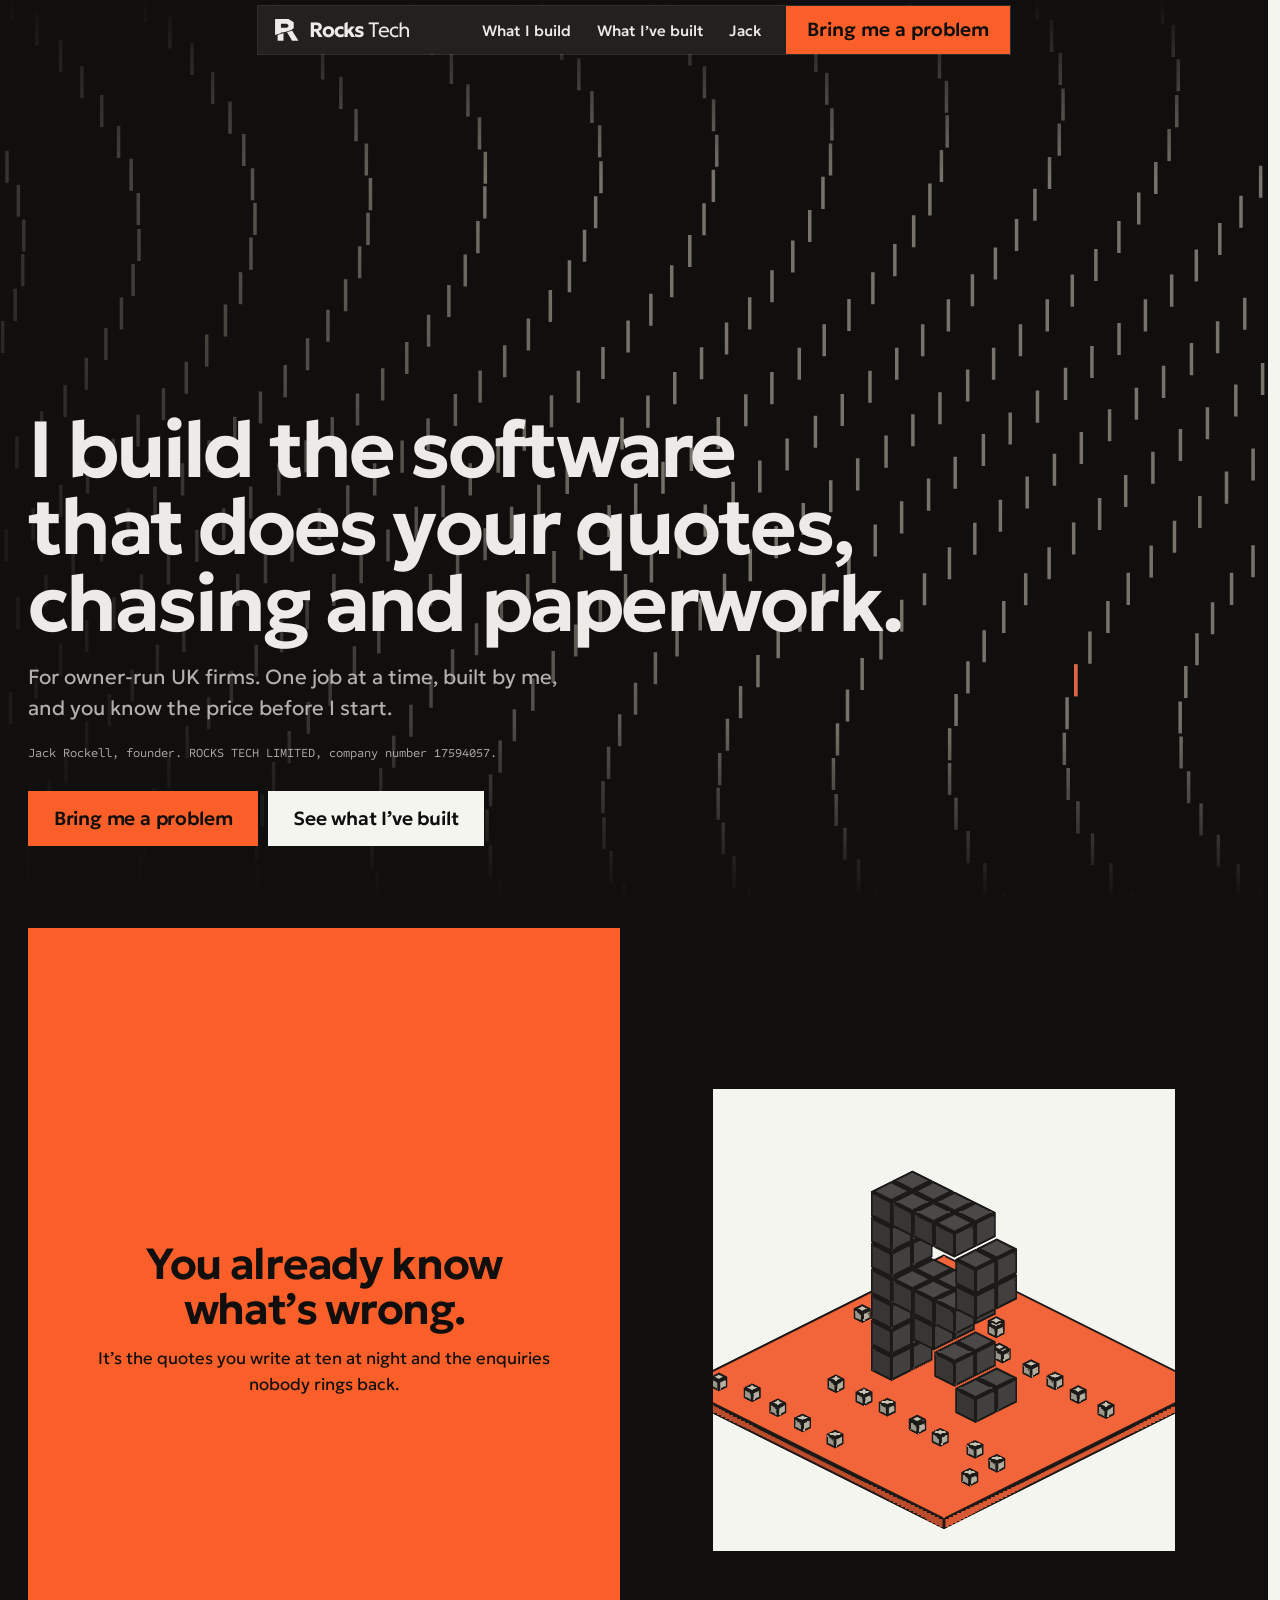
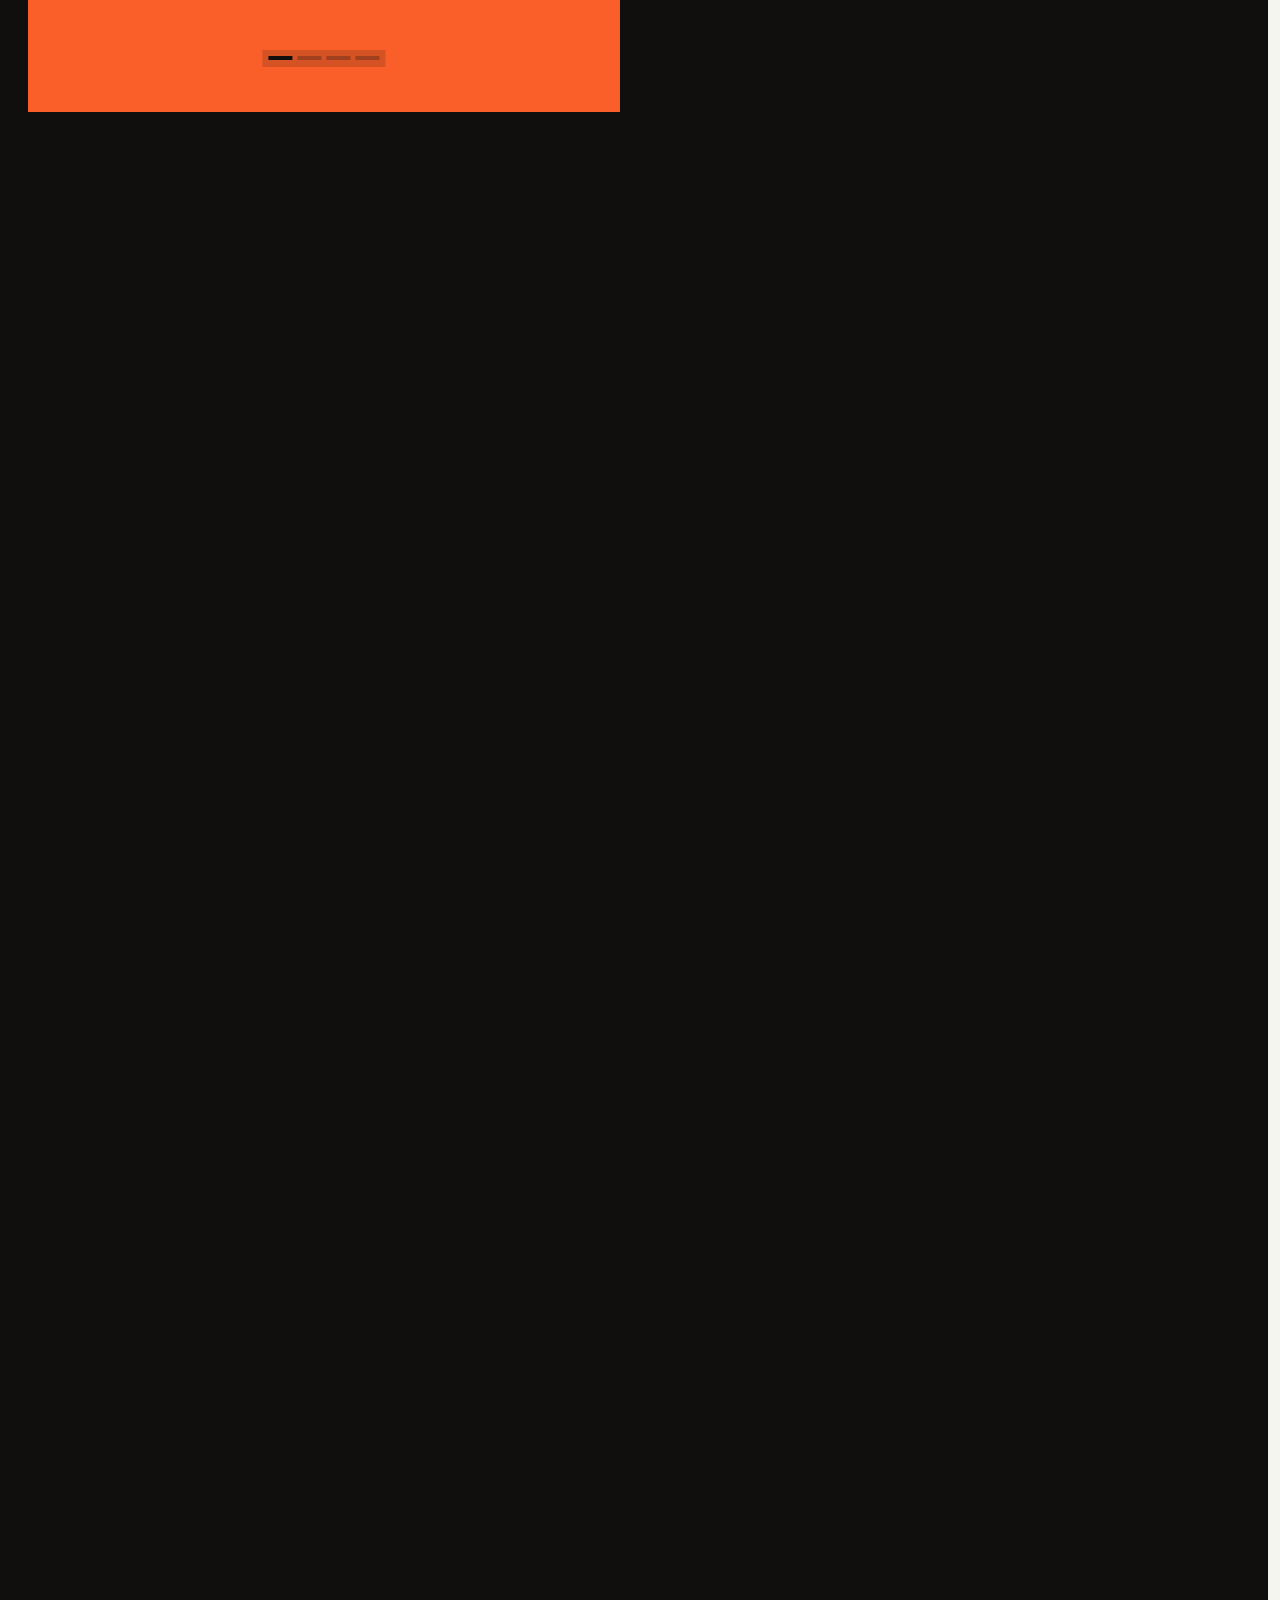
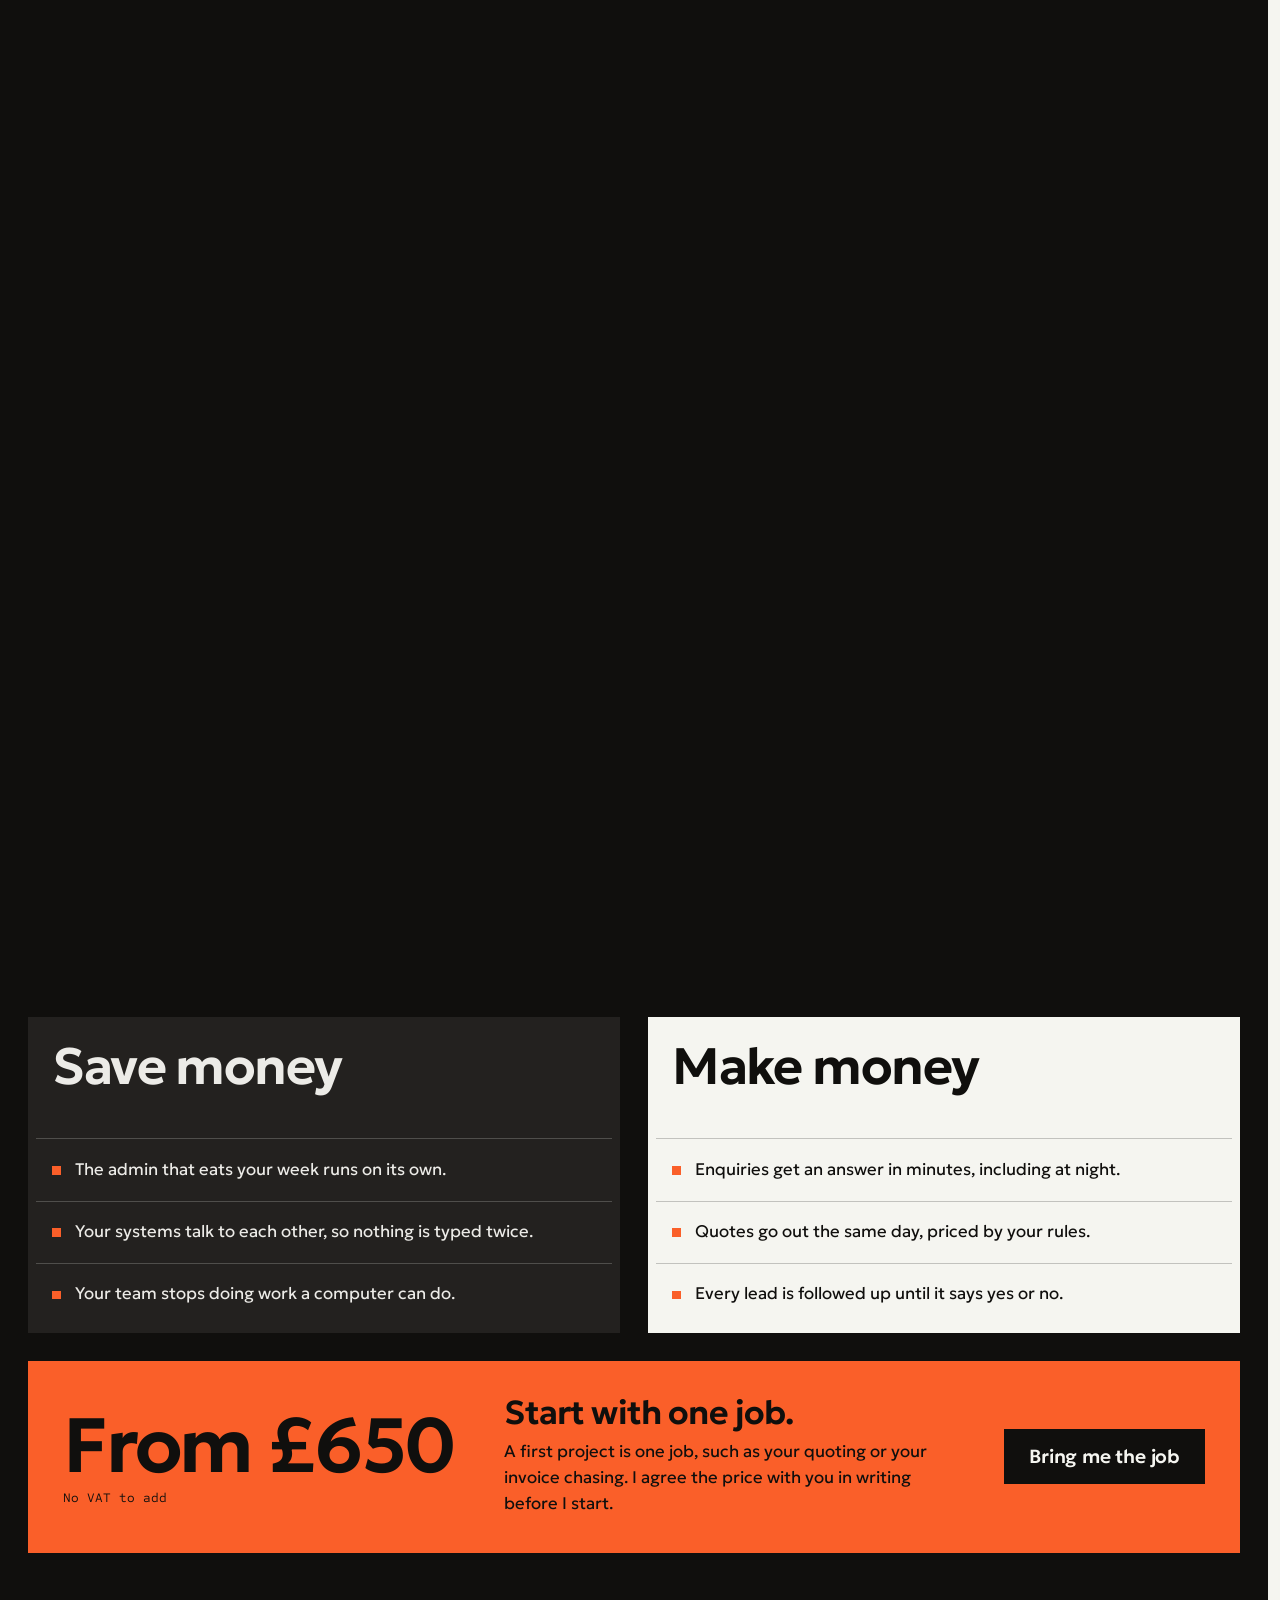
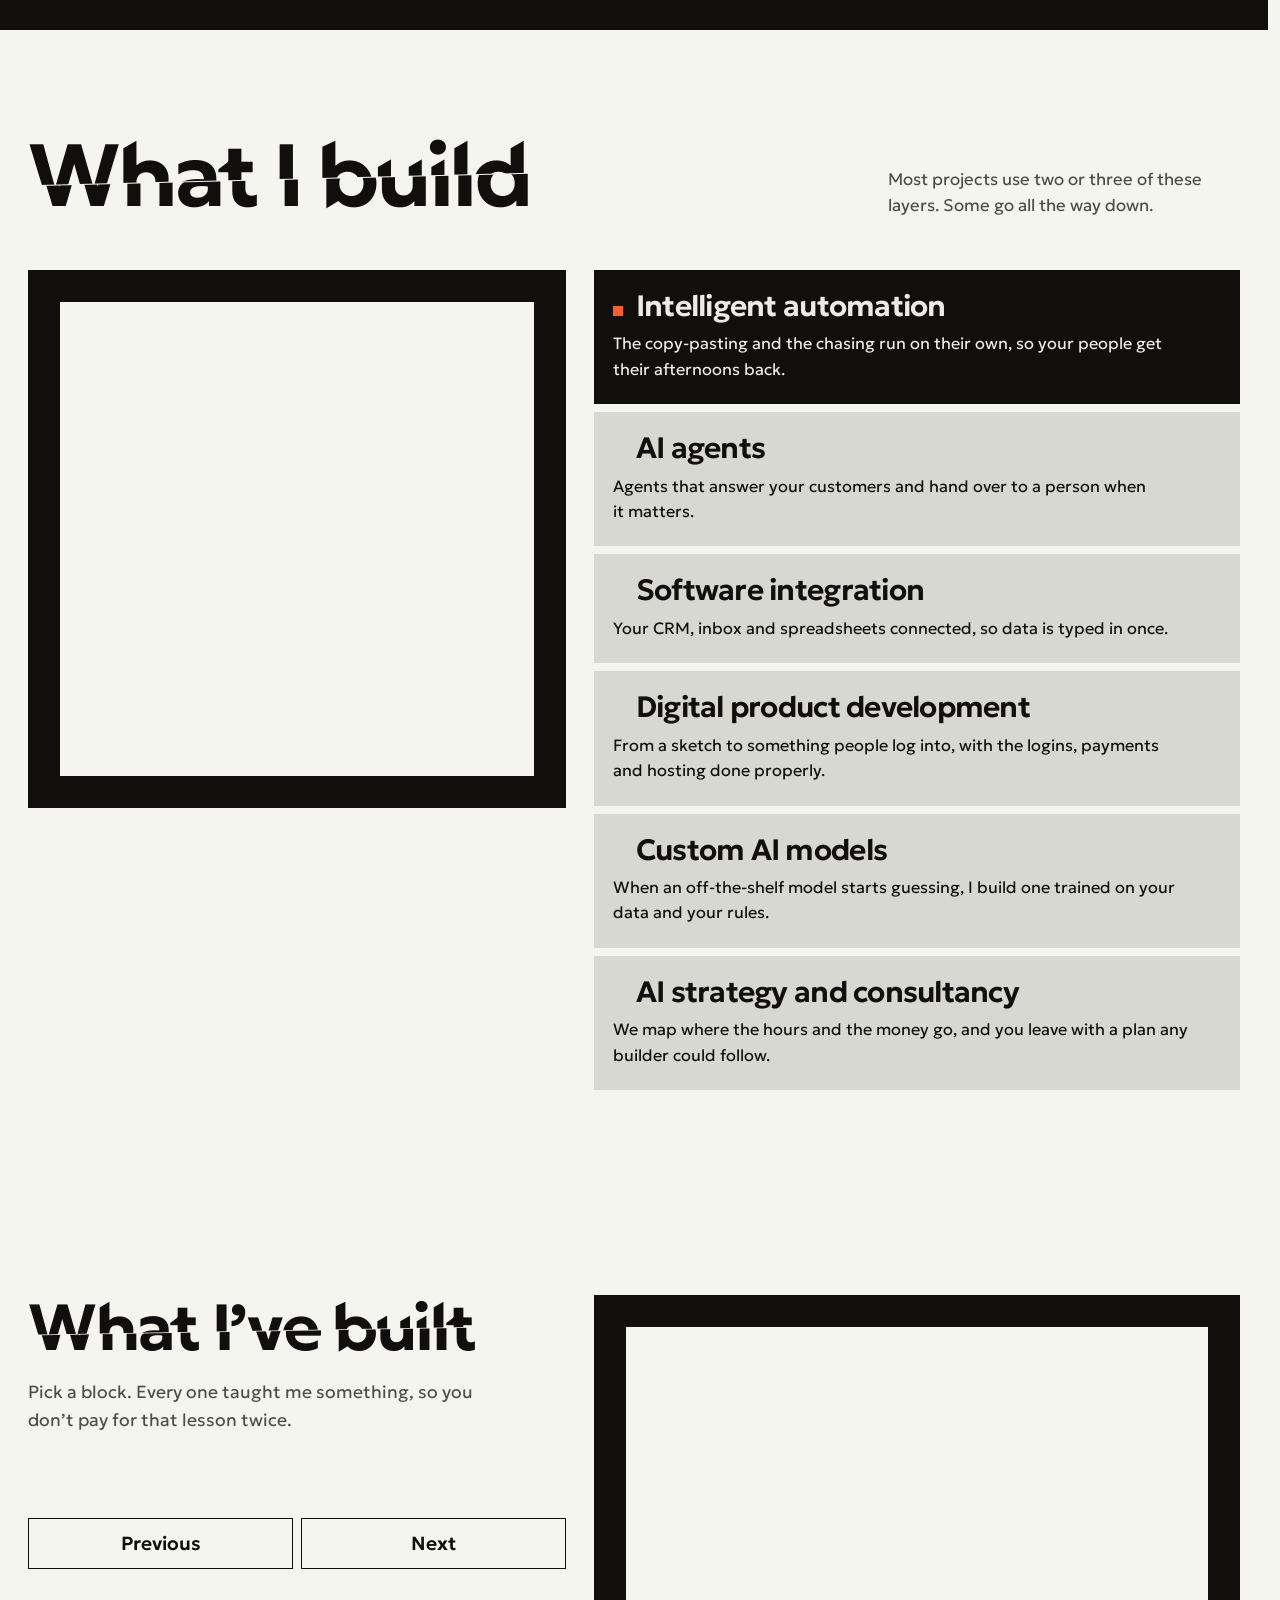
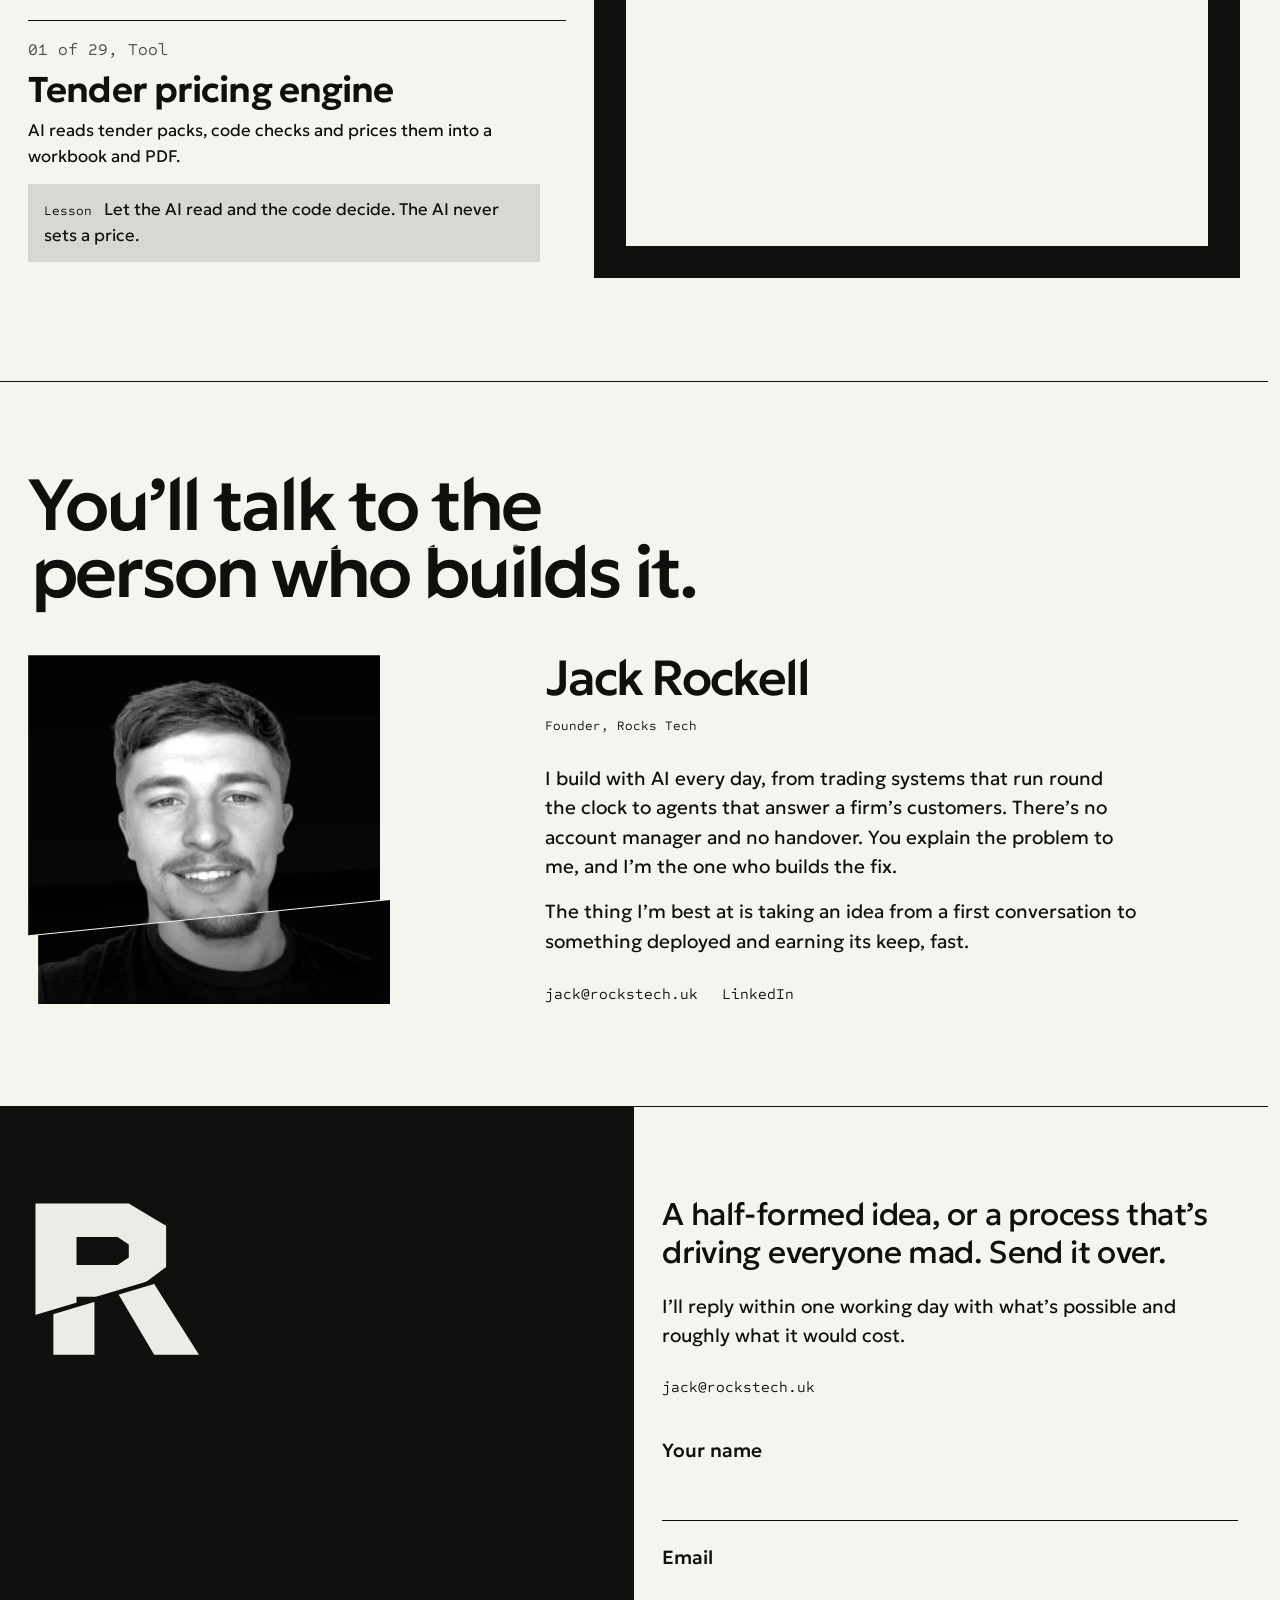
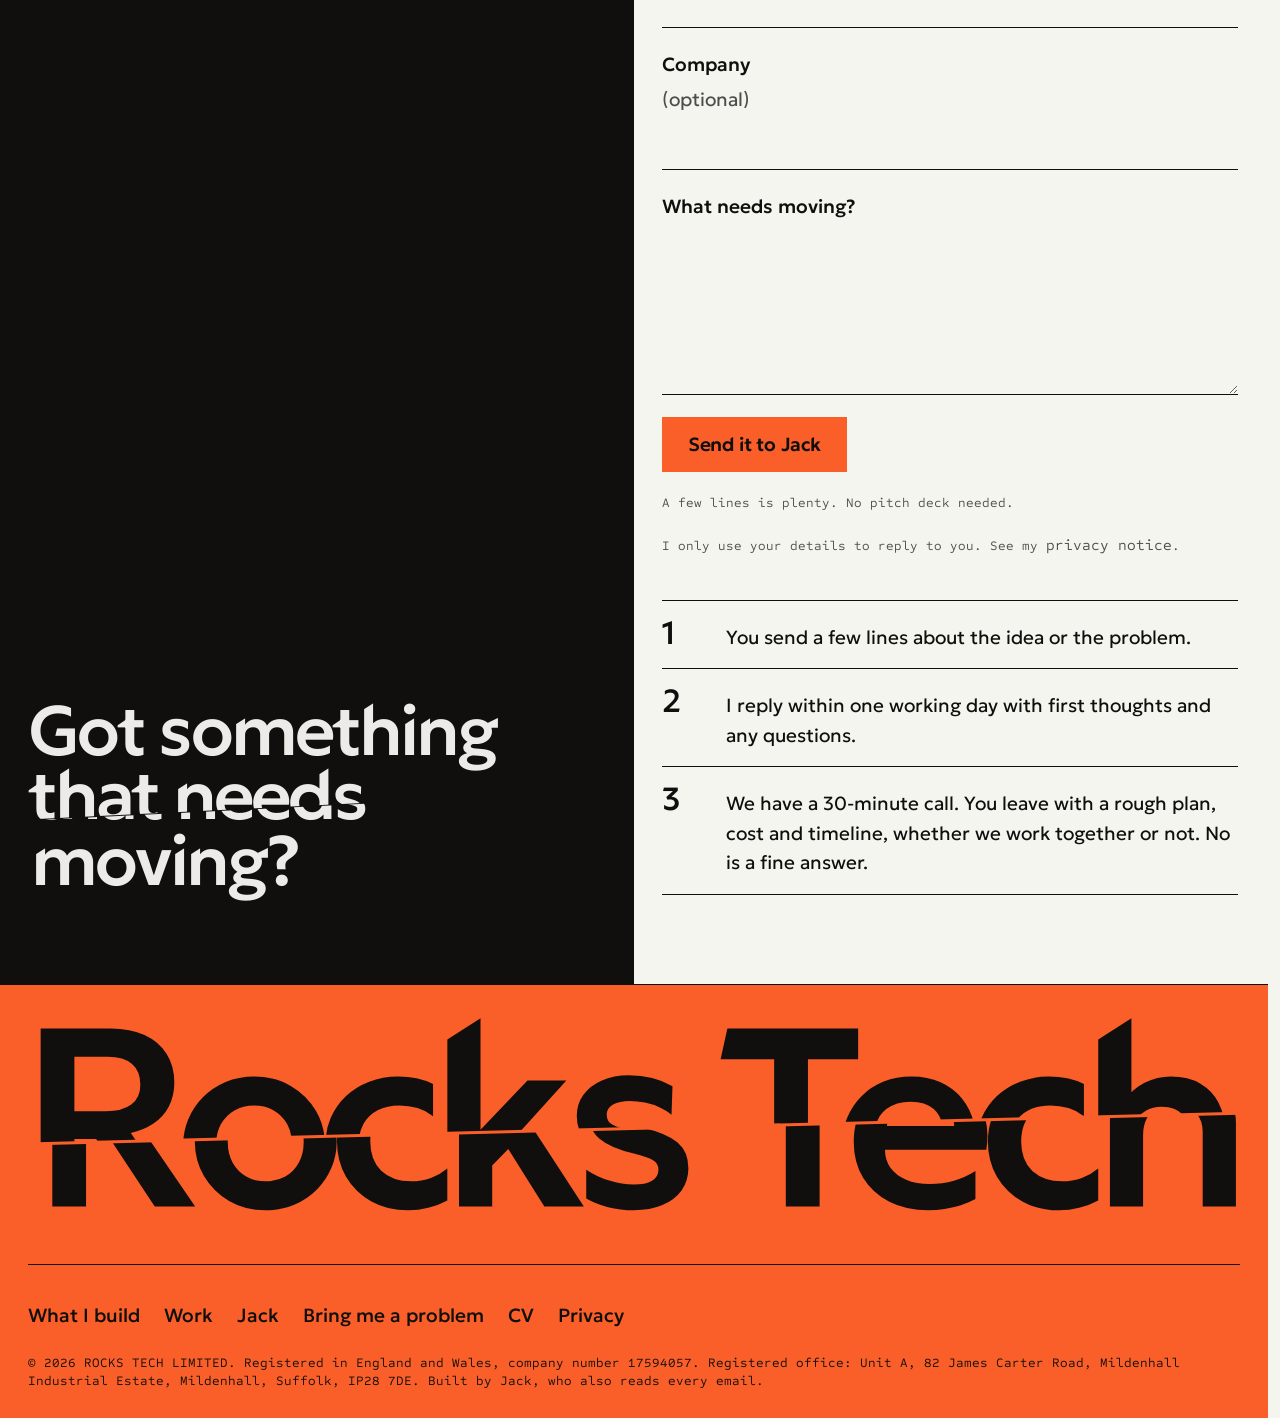
==== commit 1acd446b: "Deploy: mobile fixes" ====
--- a/index.html
+++ b/index.html
@@ -1 +1 @@
-<!DOCTYPE html><!--yEC_66965SS_tiKKibDxn--><html lang="en-GB" class="__variable_658365 __variable_a052ec"><head><meta charSet="utf-8"/><meta name="viewport" content="width=device-width, initial-scale=1"/><link rel="preload" href="/_next/static/media/9c928a6496248693-s.p.woff2" as="font" crossorigin="" type="font/woff2"/><link rel="preload" href="/_next/static/media/afee475112777bbe-s.p.woff2" as="font" crossorigin="" type="font/woff2"/><link rel="preload" href="/_next/static/media/feaba55b4ba3a393-s.p.woff2" as="font" crossorigin="" type="font/woff2"/><link rel="preload" as="image" href="/jack-rockell.webp"/><link rel="stylesheet" href="/_next/static/css/4a1c9844bc6b857b.css" data-precedence="next"/><link rel="stylesheet" href="/_next/static/css/6b5c353b479700e7.css" data-precedence="next"/><link rel="preload" as="script" fetchPriority="low" href="/_next/static/chunks/webpack-2c160b82bb69831e.js"/><script src="/_next/static/chunks/4bd1b696-c023c6e3521b1417.js" async=""></script><script src="/_next/static/chunks/255-2aa030c9ba2867e3.js" async=""></script><script src="/_next/static/chunks/main-app-18824d2652946b76.js" async=""></script><script src="/_next/static/chunks/app/layout-e6466c5459d85b52.js" async=""></script><script src="/_next/static/chunks/619-ba102abea3e3d0e4.js" async=""></script><script src="/_next/static/chunks/app/page-bf047da09637153b.js" async=""></script><meta name="next-size-adjust" content=""/><meta name="theme-color" content="#f5f5f0"/><title>Rocks Tech: software that does your quotes, chasing and paperwork</title><meta name="description" content="Rocks Tech builds software for owner-run UK firms that does the quoting, chasing and paperwork. Built by Jack Rockell, the person you talk to. First jobs from £650."/><meta property="og:title" content="Rocks Tech: software that does your quotes, chasing and paperwork"/><meta property="og:description" content="Rocks Tech builds software for owner-run UK firms that does the quoting, chasing and paperwork. Built by Jack Rockell, the person you talk to. First jobs from £650."/><meta property="og:locale" content="en_GB"/><meta property="og:type" content="website"/><meta name="twitter:card" content="summary"/><meta name="twitter:title" content="Rocks Tech: software that does your quotes, chasing and paperwork"/><meta name="twitter:description" content="Rocks Tech builds software for owner-run UK firms that does the quoting, chasing and paperwork. Built by Jack Rockell, the person you talk to. First jobs from £650."/><link rel="icon" href="/favicon.ico" type="image/x-icon" sizes="16x16"/><link rel="icon" href="/icon.svg?5b6c266c98080903" type="image/svg+xml" sizes="any"/><link rel="apple-touch-icon" href="/apple-icon.png?c208d0770ca3f7cc" type="image/png" sizes="180x180"/><script>(function(){var d=document.documentElement;if(!window.matchMedia('(prefers-reduced-motion: reduce)').matches){/* page motion is off: headings and photos are simply there. To bring it back, add the 'motion' class here. */setTimeout(function(){if(!window.__rtMotion)d.classList.remove('motion')},3000)}})()</script><script src="/_next/static/chunks/polyfills-42372ed130431b0a.js" noModule=""></script></head><body><div hidden=""><!--$--><!--/$--></div><header class="nb nb-over"><div class="nb-in"><a class="nb-home bar-home" aria-label="Rocks Tech, home" href="/"><span class="logo "><svg viewBox="6 4 96 92" class="logo-mark" fill="currentColor" aria-hidden="true"><defs><clipPath id="lm-bar-up"><path d="M0 0H110V37.75L0 70.75Z"></path></clipPath><clipPath id="lm-bar-down"><path d="M0 73.25L110 40.25V110H0Z"></path></clipPath></defs><path fill-rule="evenodd" d="M10 8H60L80 20V42L64 54L88 92H64L44 58H32V92H10ZM32 26V41H54L60 37V30L54 26Z" clip-path="url(#lm-bar-up)"></path><g class="lm-low"><g transform="translate(9.6 -2.9)"><path fill-rule="evenodd" d="M10 8H60L80 20V42L64 54L88 92H64L44 58H32V92H10ZM32 26V41H54L60 37V30L54 26Z" clip-path="url(#lm-bar-down)"></path></g></g></svg><span class="logo-word">Rocks<span class="logo-tech">Tech</span></span></span></a><nav class="nb-nav" aria-label="Main"><ul><li><a href="/#build">What I build</a></li><li><a href="/#built">What I’ve built</a></li><li><a href="/#jack">Jack</a></li></ul><details class="nb-menu"><summary>Menu</summary><ul><li><a href="/#build">What I build</a></li><li><a href="/#built">What I’ve built</a></li><li><a href="/#jack">Jack</a></li></ul></details></nav><a class="nb-cta" href="/#contact"><span class="nb-long">Bring me a problem</span><span class="nb-short">Let’s talk</span></a></div></header><main><section class="hh" aria-labelledby="hh-title"><canvas class="hh-field" aria-hidden="true"></canvas><div class="hh-copy"><h1 id="hh-title">I build the software that does your quotes, chasing and paperwork.</h1><p>For owner-run UK firms. One job at a time, built by me, and you know the price before I start.</p><p class="hh-who">Jack Rockell, founder. ROCKS TECH LIMITED, company number 17594057.</p><div class="hh-actions"><a class="button" href="#contact">Bring me a problem</a><a class="button button-plain" href="#built">See what I’ve built</a></div></div></section><section class="story" aria-label="How I work, in four steps"><div class="story-pin"><div class="story-panel"><ol class="story-beats"><li class="is-on"><h2>You already know what’s wrong.</h2><p>It’s the quotes you write at ten at night and the enquiries nobody rings back.</p></li><li><h2>First we put a number on it.</h2><p>You tell me how the job gets done now. We work out what it costs you in hours and pounds, using your own figures.</p></li><li><h2>Then I cut it down to one job.</h2><p>I pick the fix that pays back fastest and build that first. You know the price before I start.</p></li><li><h2>You get your hours back.</h2><p>And if AI isn’t the answer, I’ll say so before you spend anything.</p></li></ol><div class="story-pips" aria-hidden="true"><span class="is-on"></span><span></span><span></span><span></span></div></div><div class="story-field"><div class="story-card"><!--$!--><template data-dgst="BAILOUT_TO_CLIENT_SIDE_RENDERING"></template><!--/$--></div></div></div></section><section class="offer" aria-label="What the work is for"><article class="offer-card offer-save"><header><h2>Save money</h2></header><ul><li>The admin that eats your week runs on its own.</li><li>Your systems talk to each other, so nothing is typed twice.</li><li>Your team stops doing work a computer can do.</li></ul></article><article class="offer-card offer-make"><header><h2>Make money</h2></header><ul><li>Enquiries get an answer in minutes, including at night.</li><li>Quotes go out the same day, priced by your rules.</li><li>Every lead is followed up until it says yes or no.</li></ul></article><div class="offer-first"><p class="offer-price">From £650<small>No VAT to add</small></p><div><h2>Start with one job.</h2><p>A first project is one job, such as your quoting or your invoice chasing. I agree the price with you in writing before I start.</p></div><a class="button offer-first-cta" href="#contact">Bring me the job</a></div></section><section id="build" class="svc" aria-labelledby="build-title"><div class="svc-head"><h2 id="build-title" class="ft " data-text="What I build" data-reveal=""><span class="ft-a">What I build</span></h2><p>Most projects use two or three of these layers. Some go all the way down.</p></div><div class="svc-field" aria-hidden="true"><div class="svc-card"><!--$!--><template data-dgst="BAILOUT_TO_CLIENT_SIDE_RENDERING"></template><!--/$--></div></div><ol class="svc-list"><li class="is-on"><h3>Intelligent automation</h3><p>The copy-pasting and the chasing run on their own, so your people get their afternoons back.</p></li><li><h3>AI agents</h3><p>Agents that answer your customers and hand over to a person when it matters.</p></li><li><h3>Software integration</h3><p>Your CRM, inbox and spreadsheets connected, so data is typed in once.</p></li><li><h3>Digital product development</h3><p>From a sketch to something people log into, with the logins, payments and hosting done properly.</p></li><li><h3>Custom AI models</h3><p>When an off-the-shelf model starts guessing, I build one trained on your data and your rules.</p></li><li><h3>AI strategy and consultancy</h3><p>We map where the hours and the money go, and you leave with a plan any builder could follow.</p></li></ol></section><section id="built" class="built" aria-labelledby="built-title"><div class="built-head"><h2 id="built-title" class="ft " data-text="What I’ve built" data-reveal=""><span class="ft-a">What I’ve built</span></h2><p>Pick a block. Every one taught me something, so you don’t pay for that lesson twice.</p></div><div class="built-field"><div class="built-card"><!--$!--><template data-dgst="BAILOUT_TO_CLIENT_SIDE_RENDERING"></template><!--/$--></div></div><div class="built-detail" aria-live="polite"><p class="built-meta">01<!-- --> of <!-- -->29<!-- -->, <!-- -->Tool</p><h3>Tender pricing engine</h3><p>AI reads tender packs, code checks and prices them into a workbook and PDF.</p><p class="built-lesson"><span>Lesson</span> <!-- -->Let the AI read and the code decide. The AI never sets a price.</p></div><ol class="sr-only"><li>Tender pricing engine<!-- -->: <!-- -->AI reads tender packs, code checks and prices them into a workbook and PDF.<!-- --> <!-- -->Lesson: Let the AI read and the code decide. The AI never sets a price.</li><li>AML risk platform<!-- -->: <!-- -->Company, sanctions and media checks, with an AI-written report.<!-- --> <!-- -->Lesson: The report goes through rule checks before anyone sees it.</li><li>Luxury rental system<!-- -->: <!-- -->Bookings, payments, logins and admin, live in the cloud.<!-- --> <!-- -->Lesson: Live payments meant security work before features.</li><li>Real-estate CRM suite<!-- -->: <!-- -->CRM with HR, accounts, conveyancing and mortgage portals.<!-- --> <!-- -->Lesson: Several portals are front-end demos with partial backends.</li><li>AI lead engines<!-- -->: <!-- -->Find and score leads, then draft the outreach.<!-- --> <!-- -->Lesson: Drafting is easy. The legal checks are the real work.</li><li>Private lead hub<!-- -->: <!-- -->Scores UK companies from about 80 public data feeds and drafts outreach it can never send.<!-- --> <!-- -->Lesson: I built a hard no-send rule so nothing goes out by accident.</li><li>Personal health agent<!-- -->: <!-- -->AI agent with tools, a Telegram bot and voice notes.<!-- --> <!-- -->Lesson: It fails over between providers, because one always goes down at the wrong time.</li><li>Tool-using trading assistant<!-- -->: <!-- -->AI agent with 37 tools and credit billing.<!-- --> <!-- -->Lesson: Billing per call had to be built before anyone could use it.</li><li>Autonomous research loop<!-- -->: <!-- -->AI agents propose ideas and a fixed judge scores them.<!-- --> <!-- -->Lesson: I took the model out of the verdict. It graded its own work too kindly.</li><li>Small-business websites<!-- -->: <!-- -->About 45 sites from brief to live domain, with local SEO.<!-- --> <!-- -->Lesson: Moving a client off an old host is where most of the time goes.</li><li>Multi-market forecasting<!-- -->: <!-- -->Forecasts on currency pairs, gold, live cattle and Gulf shares.<!-- --> <!-- -->Lesson: Emerging market currency pairs were the hardest to get anything from.</li><li>Football prediction app<!-- -->: <!-- -->Models for goals, shots, fouls and cards, on web, iOS and Android.<!-- --> <!-- -->Lesson: A weekly retrain is only useful while it runs. A scheduled one quietly broke.</li><li>Company accounts parser<!-- -->: <!-- -->Reads daily filed accounts and joins them to the full UK company file.<!-- --> <!-- -->Lesson: Public data is messy. Dedupe and quality reports matter more than the parser.</li><li>AI image studio<!-- -->: <!-- -->Trains and runs custom image models, with an API and video steps.<!-- --> <!-- -->Lesson: Built and tested, then shelved. Not every build should be a product.</li><li>Receipt splitter<!-- -->: <!-- -->Reads a receipt photo and splits it into items.<!-- --> <!-- -->Lesson: OCR gets you most of the way. People fix the rest.</li><li>Offline learning app<!-- -->: <!-- -->A learning app that works without a connection.<!-- --> <!-- -->Lesson: Offline-first changes every data decision.</li><li>Self-hosted GPU setup<!-- -->: <!-- -->A multi-machine training rig with a private network, watchdogs and a thermal guard.<!-- --> <!-- -->Lesson: Watchdogs should read a job&#x27;s output, not whether it&#x27;s running.</li><li>Strategy search engine<!-- -->: <!-- -->Writes trading rules, tests them on data it has never seen, then paper-trades the survivors.<!-- --> <!-- -->Lesson: One day it had 202 survivors that were really three ideas. Near-copies now count as one.</li><li>Backtest engine<!-- -->: <!-- -->Replays strategies through a paper exchange with funding and slippage charged.<!-- --> <!-- -->Lesson: A target touched isn&#x27;t a target filled. Fills only count when price trades through.</li><li>Reality-gated research<!-- -->: <!-- -->Tests trading ideas with every trial logged and costs always in.<!-- --> <!-- -->Lesson: Most ideas died once costs were counted. The log keeps the dead ones.</li><li>Venue check<!-- -->: <!-- -->Re-runs every strategy on the exchange it will really trade on.<!-- --> <!-- -->Lesson: An edge priced on one exchange didn&#x27;t always survive on another.</li><li>Trading terminal<!-- -->: <!-- -->Live market data from several exchanges on one dockable screen.<!-- --> <!-- -->Lesson: Real-time data is mostly about handling feeds that drop.</li><li>Multi-book order handler<!-- -->: <!-- -->Keeps requested, approved and filled orders apart and refuses stale instructions.<!-- --> </li><li>On-chain trading bot<!-- -->: <!-- -->Builds, simulates and sends its own swaps, with a separate guard that can kill it.<!-- --> <!-- -->Lesson: The guard runs as its own process so the bot can&#x27;t overrule it.</li><li>Copy-trading app<!-- -->: <!-- -->iOS app that copies tracked traders and sends push alerts.<!-- --> <!-- -->Lesson: Taken to an app-store build, then the company shut down.</li><li>Wallet-tracking collectors<!-- -->: <!-- -->Track and score large-wallet behaviour on a perps exchange.<!-- --> <!-- -->Lesson: A process can be up and doing nothing. Watchdogs now read the output.</li><li>Crypto price forecaster<!-- -->: <!-- -->Bitcoin forecasts over several horizons, drawn as a fan of outcomes.<!-- --> <!-- -->Lesson: The first version was barely better than a coin flip. I rebuilt the whole architecture.</li><li>Short-horizon signal models<!-- -->: <!-- -->1, 2 and 4 hour direction calls that go quiet when unsure.<!-- --> <!-- -->Lesson: New versions run in shadow beside the live one before they&#x27;re trusted.</li><li>Chart-pattern AI<!-- -->: <!-- -->Vision models that read price charts, served by API.<!-- --> <!-- -->Lesson: Built end to end, then parked for simpler models.</li></ol></section><section id="jack" class="jack rule-top" aria-labelledby="jack-title"><div class="jack-head"><h2 id="jack-title" class="ft " data-text="You’ll talk to the person who builds it." data-reveal=""><span class="ft-a">You’ll talk to the person who builds it.</span></h2></div><figure class="jack-photo" data-reveal=""><img class="jp-a" src="/jack-rockell.webp" width="300" height="300" alt="Jack Rockell"/><img class="jp-b" src="/jack-rockell.webp" width="300" height="300" alt="" aria-hidden="true"/></figure><div class="jack-body"><p class="jack-name">Jack Rockell</p><p class="jack-role">Founder, Rocks Tech</p><p>I build with AI every day, from trading systems that run round the clock to agents that answer a firm’s customers. There’s no account manager and no handover. You explain the problem to me, and I’m the one who builds the fix.</p><p>The thing I’m best at is taking an idea from a first conversation to something deployed and earning its keep, fast.</p><p class="jack-links"><a href="mailto:jack@rockstech.uk">jack@rockstech.uk</a><a href="https://www.linkedin.com/in/jack-rockell-841482267/" rel="noopener">LinkedIn</a></p></div></section><section id="contact" class="contact rule-top" aria-labelledby="contact-title"><div class="contact-head ink"><svg viewBox="6 4 96 92" class="contact-mark" fill="currentColor" aria-hidden="true"><defs><clipPath id="lm-contact-up"><path d="M0 0H110V37.75L0 70.75Z"></path></clipPath><clipPath id="lm-contact-down"><path d="M0 73.25L110 40.25V110H0Z"></path></clipPath></defs><path fill-rule="evenodd" d="M10 8H60L80 20V42L64 54L88 92H64L44 58H32V92H10ZM32 26V41H54L60 37V30L54 26Z" clip-path="url(#lm-contact-up)"></path><g class="lm-low"><g transform="translate(9.6 -2.9)"><path fill-rule="evenodd" d="M10 8H60L80 20V42L64 54L88 92H64L44 58H32V92H10ZM32 26V41H54L60 37V30L54 26Z" clip-path="url(#lm-contact-down)"></path></g></g></svg><h2 id="contact-title" class="ft " data-text="Got something that needs moving?" data-reveal=""><span class="ft-a">Got something that needs moving?</span></h2></div><div class="contact-body"><p class="lede">A half-formed idea, or a process that’s driving everyone mad. Send it over.</p><p>I’ll reply within one working day with what’s possible and roughly what it would cost.</p><p><a href="mailto:jack@rockstech.uk" class="text-link">jack@rockstech.uk</a></p><form class="form" action="https://formsubmit.co/jack@rockstech.uk" method="post"><input type="hidden" name="_subject" value="New enquiry from rockstech"/><input type="hidden" name="_next" value="https://rockstech.uk/thanks/"/><input type="hidden" name="_template" value="table"/><input type="text" class="honey" tabindex="-1" autoComplete="off" name="_honey"/><label>Your name<input type="text" autoComplete="name" required="" name="name"/></label><label>Email<input type="email" autoComplete="email" inputMode="email" required="" name="email"/></label><label>Company <span class="optional">(optional)</span><input type="text" autoComplete="organization" name="company"/></label><label>What needs moving?<textarea name="details" rows="5" required=""></textarea></label><button type="submit" class="button">Send it to Jack</button><p class="form-note">A few lines is plenty. No pitch deck needed.</p><p class="form-note">I only use your details to reply to you. See my<!-- --> <a href="/privacy/" class="text-link">privacy notice</a>.</p></form><ol class="next-steps"><li><span class="ns-n">1</span><span>You send a few lines about the idea or the problem.</span></li><li><span class="ns-n">2</span><span>I reply within one working day with first thoughts and any questions.</span></li><li><span class="ns-n">3</span><span>We have a 30-minute call. You leave with a rough plan, cost and timeline, whether we work together or not. No is a fine answer.</span></li></ol></div></section></main><footer class="foot rule-top"><p class="ft foot-word" data-text="Rocks Tech" data-reveal=""><span class="ft-a">Rocks Tech</span></p><div class="foot-row"><nav aria-label="Footer"><a href="/#build">What I build</a><a href="/work/">Work</a><a href="/#jack">Jack</a><a href="/#contact">Bring me a problem</a><a href="/cv/">CV</a><a href="/privacy/">Privacy</a></nav><p class="foot-legal">© 2026 ROCKS TECH LIMITED. Registered in England and Wales, company number 17594057. Registered office: Unit A, 82 James Carter Road, Mildenhall Industrial Estate, Mildenhall, Suffolk, IP28 7DE. Built by Jack, who also reads every email.</p></div></footer><script type="application/ld+json">{"@context":"https://schema.org","@type":"Organization","name":"Rocks Tech","url":"https://rockstech.uk","description":"Rocks Tech builds software for owner-run UK firms that does the quoting, chasing and paperwork. Built by Jack Rockell, the person you talk to. First jobs from £650.","founder":{"@type":"Person","name":"Jack Rockell","sameAs":"https://www.linkedin.com/in/jack-rockell-841482267/"}}</script><!--$--><!--/$--><script src="/_next/static/chunks/webpack-2c160b82bb69831e.js" id="_R_" async=""></script><script>(self.__next_f=self.__next_f||[]).push([0])</script><script>self.__next_f.push([1,"1:\"$Sreact.fragment\"\n2:I[9766,[],\"\"]\n3:I[8924,[],\"\"]\n4:I[8687,[\"177\",\"static/chunks/app/layout-e6466c5459d85b52.js\"],\"Motion\"]\n5:I[2619,[\"619\",\"static/chunks/619-ba102abea3e3d0e4.js\",\"974\",\"static/chunks/app/page-bf047da09637153b.js\"],\"\"]\n6:I[1990,[\"619\",\"static/chunks/619-ba102abea3e3d0e4.js\",\"974\",\"static/chunks/app/page-bf047da09637153b.js\"],\"HomeHero\"]\n7:I[9102,[\"619\",\"static/chunks/619-ba102abea3e3d0e4.js\",\"974\",\"static/chunks/app/page-bf047da09637153b.js\"],\"Story\"]\n14:I[7150,[],\"\"]\n:HL[\"/_next/static/media/9c928a6496248693-s.p.woff2\",\"font\",{\"crossOrigin\":\"\",\"type\":\"font/woff2\"}]\n:HL[\"/_next/static/media/afee475112777bbe-s.p.woff2\",\"font\",{\"crossOrigin\":\"\",\"type\":\"font/woff2\"}]\n:HL[\"/_next/static/media/feaba55b4ba3a393-s.p.woff2\",\"font\",{\"crossOrigin\":\"\",\"type\":\"font/woff2\"}]\n:HL[\"/_next/static/css/4a1c9844bc6b857b.css\",\"style\"]\n:HL[\"/_next/static/css/6b5c353b479700e7.css\",\"style\"]\n"])</script><script>self.__next_f.push([1,"0:{\"P\":null,\"b\":\"yEC_66965SS-tiKKibDxn\",\"p\":\"\",\"c\":[\"\",\"\"],\"i\":false,\"f\":[[[\"\",{\"children\":[\"__PAGE__\",{}]},\"$undefined\",\"$undefined\",true],[\"\",[\"$\",\"$1\",\"c\",{\"children\":[[[\"$\",\"link\",\"0\",{\"rel\":\"stylesheet\",\"href\":\"/_next/static/css/4a1c9844bc6b857b.css\",\"precedence\":\"next\",\"crossOrigin\":\"$undefined\",\"nonce\":\"$undefined\"}]],[\"$\",\"html\",null,{\"lang\":\"en-GB\",\"className\":\"__variable_658365 __variable_a052ec\",\"suppressHydrationWarning\":true,\"children\":[[\"$\",\"head\",null,{\"children\":[\"$\",\"script\",null,{\"dangerouslySetInnerHTML\":{\"__html\":\"(function(){var d=document.documentElement;if(!window.matchMedia('(prefers-reduced-motion: reduce)').matches){/* page motion is off: headings and photos are simply there. To bring it back, add the 'motion' class here. */setTimeout(function(){if(!window.__rtMotion)d.classList.remove('motion')},3000)}})()\"}}]}],[\"$\",\"body\",null,{\"children\":[[\"$\",\"$L2\",null,{\"parallelRouterKey\":\"children\",\"error\":\"$undefined\",\"errorStyles\":\"$undefined\",\"errorScripts\":\"$undefined\",\"template\":[\"$\",\"$L3\",null,{}],\"templateStyles\":\"$undefined\",\"templateScripts\":\"$undefined\",\"notFound\":[[[\"$\",\"title\",null,{\"children\":\"404: This page could not be found.\"}],[\"$\",\"div\",null,{\"style\":{\"fontFamily\":\"system-ui,\\\"Segoe UI\\\",Roboto,Helvetica,Arial,sans-serif,\\\"Apple Color Emoji\\\",\\\"Segoe UI Emoji\\\"\",\"height\":\"100vh\",\"textAlign\":\"center\",\"display\":\"flex\",\"flexDirection\":\"column\",\"alignItems\":\"center\",\"justifyContent\":\"center\"},\"children\":[\"$\",\"div\",null,{\"children\":[[\"$\",\"style\",null,{\"dangerouslySetInnerHTML\":{\"__html\":\"body{color:#000;background:#fff;margin:0}.next-error-h1{border-right:1px solid rgba(0,0,0,.3)}@media (prefers-color-scheme:dark){body{color:#fff;background:#000}.next-error-h1{border-right:1px solid rgba(255,255,255,.3)}}\"}}],[\"$\",\"h1\",null,{\"className\":\"next-error-h1\",\"style\":{\"display\":\"inline-block\",\"margin\":\"0 20px 0 0\",\"padding\":\"0 23px 0 0\",\"fontSize\":24,\"fontWeight\":500,\"verticalAlign\":\"top\",\"lineHeight\":\"49px\"},\"children\":404}],[\"$\",\"div\",null,{\"style\":{\"display\":\"inline-block\"},\"children\":[\"$\",\"h2\",null,{\"style\":{\"fontSize\":14,\"fontWeight\":400,\"lineHeight\":\"49px\",\"margin\":0},\"children\":\"This page could not be found.\"}]}]]}]}]],[]],\"forbidden\":\"$undefined\",\"unauthorized\":\"$undefined\"}],[\"$\",\"$L4\",null,{}]]}]]}]]}],{\"children\":[\"__PAGE__\",[\"$\",\"$1\",\"c\",{\"children\":[[[\"$\",\"header\",null,{\"className\":\"nb nb-over\",\"children\":[\"$\",\"div\",null,{\"className\":\"nb-in\",\"children\":[[\"$\",\"$L5\",null,{\"href\":\"/\",\"className\":\"nb-home bar-home\",\"aria-label\":\"Rocks Tech, home\",\"children\":[\"$\",\"span\",null,{\"className\":\"logo \",\"children\":[[\"$\",\"svg\",null,{\"viewBox\":\"6 4 96 92\",\"className\":\"logo-mark\",\"fill\":\"currentColor\",\"role\":\"$undefined\",\"aria-hidden\":true,\"children\":[null,[\"$\",\"defs\",null,{\"children\":[[\"$\",\"clipPath\",null,{\"id\":\"lm-bar-up\",\"children\":[\"$\",\"path\",null,{\"d\":\"M0 0H110V37.75L0 70.75Z\"}]}],[\"$\",\"clipPath\",null,{\"id\":\"lm-bar-down\",\"children\":[\"$\",\"path\",null,{\"d\":\"M0 73.25L110 40.25V110H0Z\"}]}]]}],[\"$\",\"path\",null,{\"fillRule\":\"evenodd\",\"d\":\"M10 8H60L80 20V42L64 54L88 92H64L44 58H32V92H10ZM32 26V41H54L60 37V30L54 26Z\",\"clipPath\":\"url(#lm-bar-up)\"}],[\"$\",\"g\",null,{\"className\":\"lm-low\",\"children\":[\"$\",\"g\",null,{\"transform\":\"translate(9.6 -2.9)\",\"children\":[\"$\",\"path\",null,{\"fillRule\":\"evenodd\",\"d\":\"M10 8H60L80 20V42L64 54L88 92H64L44 58H32V92H10ZM32 26V41H54L60 37V30L54 26Z\",\"clipPath\":\"url(#lm-bar-down)\"}]}]}]]}],[\"$\",\"span\",null,{\"className\":\"logo-word\",\"children\":[\"Rocks\",[\"$\",\"span\",null,{\"className\":\"logo-tech\",\"children\":\"Tech\"}]]}]]}]}],[\"$\",\"nav\",null,{\"className\":\"nb-nav\",\"aria-label\":\"Main\",\"children\":[[\"$\",\"ul\",null,{\"children\":[[\"$\",\"li\",\"/#build\",{\"children\":[\"$\",\"a\",null,{\"href\":\"/#build\",\"children\":\"What I build\"}]}],[\"$\",\"li\",\"/#built\",{\"children\":[\"$\",\"a\",null,{\"href\":\"/#built\",\"children\":\"What I’ve built\"}]}],[\"$\",\"li\",\"/#jack\",{\"children\":[\"$\",\"a\",null,{\"href\":\"/#jack\",\"children\":\"Jack\"}]}]]}],[\"$\",\"details\",null,{\"className\":\"nb-menu\",\"children\":[[\"$\",\"summary\",null,{\"children\":\"Menu\"}],[\"$\",\"ul\",null,{\"children\":[[\"$\",\"li\",\"/#build\",{\"children\":[\"$\",\"a\",null,{\"href\":\"/#build\",\"children\":\"What I build\"}]}],[\"$\",\"li\",\"/#built\",{\"children\":[\"$\",\"a\",null,{\"href\":\"/#built\",\"children\":\"What I’ve built\"}]}],[\"$\",\"li\",\"/#jack\",{\"children\":[\"$\",\"a\",null,{\"href\":\"/#jack\",\"children\":\"Jack\"}]}]]}]]}]]}],[\"$\",\"$L5\",null,{\"href\":\"/#contact\",\"className\":\"nb-cta\",\"children\":[[\"$\",\"span\",null,{\"className\":\"nb-long\",\"children\":\"Bring me a problem\"}],[\"$\",\"span\",null,{\"className\":\"nb-short\",\"children\":\"Let’s talk\"}]]}]]}]}],[\"$\",\"main\",null,{\"children\":[[\"$\",\"$L6\",null,{}],[\"$\",\"$L7\",null,{}],[\"$\",\"section\",null,{\"className\":\"offer\",\"aria-label\":\"What the work is for\",\"children\":[[[\"$\",\"article\",\"save\",{\"className\":\"offer-card offer-save\",\"children\":[[\"$\",\"header\",null,{\"children\":[\"$\",\"h2\",null,{\"children\":\"Save money\"}]}],\"$L8\"]}],\"$L9\"],\"$La\"]}],\"$Lb\",\"$Lc\",\"$Ld\",\"$Le\"]}],\"$Lf\",\"$L10\"],[\"$L11\"],\"$L12\"]}],{},null,false]},null,false],\"$L13\",false]],\"m\":\"$undefined\",\"G\":[\"$14\",[]],\"s\":false,\"S\":true}\n"])</script><script>self.__next_f.push([1,"15:I[773,[\"619\",\"static/chunks/619-ba102abea3e3d0e4.js\",\"974\",\"static/chunks/app/page-bf047da09637153b.js\"],\"Services\"]\n16:I[1188,[\"619\",\"static/chunks/619-ba102abea3e3d0e4.js\",\"974\",\"static/chunks/app/page-bf047da09637153b.js\"],\"Built\"]\n17:I[4431,[],\"OutletBoundary\"]\n19:I[5278,[],\"AsyncMetadataOutlet\"]\n1b:I[4431,[],\"ViewportBoundary\"]\n1d:I[4431,[],\"MetadataBoundary\"]\n1e:\"$Sreact.suspense\"\n8:[\"$\",\"ul\",null,{\"children\":[[\"$\",\"li\",\"The admin that eats your week runs on its own.\",{\"children\":\"The admin that eats your week runs on its own.\"}],[\"$\",\"li\",\"Your systems talk to each other, so nothing is typed twice.\",{\"children\":\"Your systems talk to each other, so nothing is typed twice.\"}],[\"$\",\"li\",\"Your team stops doing work a computer can do.\",{\"children\":\"Your team stops doing work a computer can do.\"}]]}]\n9:[\"$\",\"article\",\"make\",{\"className\":\"offer-card offer-make\",\"children\":[[\"$\",\"header\",null,{\"children\":[\"$\",\"h2\",null,{\"children\":\"Make money\"}]}],[\"$\",\"ul\",null,{\"children\":[[\"$\",\"li\",\"Enquiries get an answer in minutes, including at night.\",{\"children\":\"Enquiries get an answer in minutes, including at night.\"}],[\"$\",\"li\",\"Quotes go out the same day, priced by your rules.\",{\"children\":\"Quotes go out the same day, priced by your rules.\"}],[\"$\",\"li\",\"Every lead is followed up until it says yes or no.\",{\"children\":\"Every lead is followed up until it says yes or no.\"}]]}]]}]\na:[\"$\",\"div\",null,{\"className\":\"offer-first\",\"children\":[[\"$\",\"p\",null,{\"className\":\"offer-price\",\"children\":[\"From £650\",[\"$\",\"small\",null,{\"children\":\"No VAT to add\"}]]}],[\"$\",\"div\",null,{\"children\":[[\"$\",\"h2\",null,{\"children\":\"Start with one job.\"}],[\"$\",\"p\",null,{\"children\":\"A first project is one job, such as your quoting or your invoice chasing. I agree the price with you in writing before I start.\"}]]}],[\"$\",\"a\",null,{\"className\":\"button offer-first-cta\",\"href\":\"#contact\",\"children\":\"Bring me the job\"}]]}]\nb:[\"$\",\"$L15\",null,{}]\nc:[\"$\",\"$L16\",null,{}]\n"])</script><script>self.__next_f.push([1,"d:[\"$\",\"section\",null,{\"id\":\"jack\",\"className\":\"jack rule-top\",\"aria-labelledby\":\"jack-title\",\"children\":[[\"$\",\"div\",null,{\"className\":\"jack-head\",\"children\":[\"$\",\"h2\",null,{\"id\":\"jack-title\",\"className\":\"ft \",\"data-text\":\"You’ll talk to the person who builds it.\",\"data-reveal\":\"\",\"children\":[\"$\",\"span\",null,{\"className\":\"ft-a\",\"children\":\"You’ll talk to the person who builds it.\"}]}]}],[\"$\",\"figure\",null,{\"className\":\"jack-photo\",\"data-reveal\":\"\",\"children\":[[\"$\",\"img\",null,{\"className\":\"jp-a\",\"src\":\"/jack-rockell.webp\",\"width\":300,\"height\":300,\"alt\":\"Jack Rockell\"}],[\"$\",\"img\",null,{\"className\":\"jp-b\",\"src\":\"/jack-rockell.webp\",\"width\":300,\"height\":300,\"alt\":\"\",\"aria-hidden\":\"true\"}]]}],[\"$\",\"div\",null,{\"className\":\"jack-body\",\"children\":[[\"$\",\"p\",null,{\"className\":\"jack-name\",\"children\":\"Jack Rockell\"}],[\"$\",\"p\",null,{\"className\":\"jack-role\",\"children\":\"Founder, Rocks Tech\"}],[\"$\",\"p\",null,{\"children\":\"I build with AI every day, from trading systems that run round the clock to agents that answer a firm’s customers. There’s no account manager and no handover. You explain the problem to me, and I’m the one who builds the fix.\"}],[\"$\",\"p\",null,{\"children\":\"The thing I’m best at is taking an idea from a first conversation to something deployed and earning its keep, fast.\"}],[\"$\",\"p\",null,{\"className\":\"jack-links\",\"children\":[[\"$\",\"a\",null,{\"href\":\"mailto:jack@rockstech.uk\",\"children\":\"jack@rockstech.uk\"}],[\"$\",\"a\",null,{\"href\":\"https://www.linkedin.com/in/jack-rockell-841482267/\",\"rel\":\"noopener\",\"children\":\"LinkedIn\"}]]}]]}]]}]\n"])</script><script>self.__next_f.push([1,"e:[\"$\",\"section\",null,{\"id\":\"contact\",\"className\":\"contact rule-top\",\"aria-labelledby\":\"contact-title\",\"children\":[[\"$\",\"div\",null,{\"className\":\"contact-head ink\",\"children\":[[\"$\",\"svg\",null,{\"viewBox\":\"6 4 96 92\",\"className\":\"contact-mark\",\"fill\":\"currentColor\",\"role\":\"$undefined\",\"aria-hidden\":true,\"children\":[null,[\"$\",\"defs\",null,{\"children\":[[\"$\",\"clipPath\",null,{\"id\":\"lm-contact-up\",\"children\":[\"$\",\"path\",null,{\"d\":\"M0 0H110V37.75L0 70.75Z\"}]}],[\"$\",\"clipPath\",null,{\"id\":\"lm-contact-down\",\"children\":[\"$\",\"path\",null,{\"d\":\"M0 73.25L110 40.25V110H0Z\"}]}]]}],[\"$\",\"path\",null,{\"fillRule\":\"evenodd\",\"d\":\"M10 8H60L80 20V42L64 54L88 92H64L44 58H32V92H10ZM32 26V41H54L60 37V30L54 26Z\",\"clipPath\":\"url(#lm-contact-up)\"}],[\"$\",\"g\",null,{\"className\":\"lm-low\",\"children\":[\"$\",\"g\",null,{\"transform\":\"translate(9.6 -2.9)\",\"children\":[\"$\",\"path\",null,{\"fillRule\":\"evenodd\",\"d\":\"M10 8H60L80 20V42L64 54L88 92H64L44 58H32V92H10ZM32 26V41H54L60 37V30L54 26Z\",\"clipPath\":\"url(#lm-contact-down)\"}]}]}]]}],[\"$\",\"h2\",null,{\"id\":\"contact-title\",\"className\":\"ft \",\"data-text\":\"Got something that needs moving?\",\"data-reveal\":\"\",\"children\":[\"$\",\"span\",null,{\"className\":\"ft-a\",\"children\":\"Got something that needs moving?\"}]}]]}],[\"$\",\"div\",null,{\"className\":\"contact-body\",\"children\":[[\"$\",\"p\",null,{\"className\":\"lede\",\"children\":\"A half-formed idea, or a process that’s driving everyone mad. Send it over.\"}],[\"$\",\"p\",null,{\"children\":\"I’ll reply within one working day with what’s possible and roughly what it would cost.\"}],[[\"$\",\"p\",null,{\"children\":[\"$\",\"a\",null,{\"href\":\"mailto:jack@rockstech.uk\",\"className\":\"text-link\",\"children\":\"jack@rockstech.uk\"}]}],[\"$\",\"form\",null,{\"className\":\"form\",\"action\":\"https://formsubmit.co/jack@rockstech.uk\",\"method\":\"post\",\"children\":[[\"$\",\"input\",null,{\"type\":\"hidden\",\"name\":\"_subject\",\"value\":\"New enquiry from rockstech\"}],[\"$\",\"input\",null,{\"type\":\"hidden\",\"name\":\"_next\",\"value\":\"https://rockstech.uk/thanks/\"}],[\"$\",\"input\",null,{\"type\":\"hidden\",\"name\":\"_template\",\"value\":\"table\"}],[\"$\",\"input\",null,{\"type\":\"text\",\"name\":\"_honey\",\"className\":\"honey\",\"tabIndex\":-1,\"autoComplete\":\"off\"}],[\"$\",\"label\",null,{\"children\":[\"Your name\",[\"$\",\"input\",null,{\"name\":\"name\",\"type\":\"text\",\"autoComplete\":\"name\",\"required\":true}]]}],[\"$\",\"label\",null,{\"children\":[\"Email\",[\"$\",\"input\",null,{\"name\":\"email\",\"type\":\"email\",\"autoComplete\":\"email\",\"inputMode\":\"email\",\"required\":true}]]}],[\"$\",\"label\",null,{\"children\":[\"Company \",[\"$\",\"span\",null,{\"className\":\"optional\",\"children\":\"(optional)\"}],[\"$\",\"input\",null,{\"name\":\"company\",\"type\":\"text\",\"autoComplete\":\"organization\"}]]}],[\"$\",\"label\",null,{\"children\":[\"What needs moving?\",[\"$\",\"textarea\",null,{\"name\":\"details\",\"rows\":5,\"required\":true}]]}],[\"$\",\"button\",null,{\"type\":\"submit\",\"className\":\"button\",\"children\":\"Send it to Jack\"}],[\"$\",\"p\",null,{\"className\":\"form-note\",\"children\":\"A few lines is plenty. No pitch deck needed.\"}],[\"$\",\"p\",null,{\"className\":\"form-note\",\"children\":[\"I only use your details to reply to you. See my\",\" \",[\"$\",\"a\",null,{\"href\":\"/privacy/\",\"className\":\"text-link\",\"children\":\"privacy notice\"}],\".\"]}]]}]],[\"$\",\"ol\",null,{\"className\":\"next-steps\",\"children\":[[\"$\",\"li\",null,{\"children\":[[\"$\",\"span\",null,{\"className\":\"ns-n\",\"children\":\"1\"}],[\"$\",\"span\",null,{\"children\":\"You send a few lines about the idea or the problem.\"}]]}],[\"$\",\"li\",null,{\"children\":[[\"$\",\"span\",null,{\"className\":\"ns-n\",\"children\":\"2\"}],[\"$\",\"span\",null,{\"children\":\"I reply within one working day with first thoughts and any questions.\"}]]}],[\"$\",\"li\",null,{\"children\":[[\"$\",\"span\",null,{\"className\":\"ns-n\",\"children\":\"3\"}],[\"$\",\"span\",null,{\"children\":\"We have a 30-minute call. You leave with a rough plan, cost and timeline, whether we work together or not. No is a fine answer.\"}]]}]]}]]}]]}]\n"])</script><script>self.__next_f.push([1,"f:[\"$\",\"footer\",null,{\"className\":\"foot rule-top\",\"children\":[[\"$\",\"p\",null,{\"id\":\"$undefined\",\"className\":\"ft foot-word\",\"data-text\":\"Rocks Tech\",\"data-reveal\":\"\",\"children\":[\"$\",\"span\",null,{\"className\":\"ft-a\",\"children\":\"Rocks Tech\"}]}],[\"$\",\"div\",null,{\"className\":\"foot-row\",\"children\":[[\"$\",\"nav\",null,{\"aria-label\":\"Footer\",\"children\":[[\"$\",\"$L5\",null,{\"href\":\"/#build\",\"children\":\"What I build\"}],[\"$\",\"$L5\",null,{\"href\":\"/work/\",\"children\":\"Work\"}],[\"$\",\"$L5\",null,{\"href\":\"/#jack\",\"children\":\"Jack\"}],[\"$\",\"$L5\",null,{\"href\":\"/#contact\",\"children\":\"Bring me a problem\"}],[\"$\",\"$L5\",null,{\"href\":\"/cv/\",\"children\":\"CV\"}],[\"$\",\"$L5\",null,{\"href\":\"/privacy/\",\"children\":\"Privacy\"}]]}],[\"$\",\"p\",null,{\"className\":\"foot-legal\",\"children\":\"© 2026 ROCKS TECH LIMITED. Registered in England and Wales, company number 17594057. Registered office: Unit A, 82 James Carter Road, Mildenhall Industrial Estate, Mildenhall, Suffolk, IP28 7DE. Built by Jack, who also reads every email.\"}]]}]]}]\n"])</script><script>self.__next_f.push([1,"10:[\"$\",\"script\",null,{\"type\":\"application/ld+json\",\"dangerouslySetInnerHTML\":{\"__html\":\"{\\\"@context\\\":\\\"https://schema.org\\\",\\\"@type\\\":\\\"Organization\\\",\\\"name\\\":\\\"Rocks Tech\\\",\\\"url\\\":\\\"https://rockstech.uk\\\",\\\"description\\\":\\\"Rocks Tech builds software for owner-run UK firms that does the quoting, chasing and paperwork. Built by Jack Rockell, the person you talk to. First jobs from £650.\\\",\\\"founder\\\":{\\\"@type\\\":\\\"Person\\\",\\\"name\\\":\\\"Jack Rockell\\\",\\\"sameAs\\\":\\\"https://www.linkedin.com/in/jack-rockell-841482267/\\\"}}\"}}]\n11:[\"$\",\"link\",\"0\",{\"rel\":\"stylesheet\",\"href\":\"/_next/static/css/6b5c353b479700e7.css\",\"precedence\":\"next\",\"crossOrigin\":\"$undefined\",\"nonce\":\"$undefined\"}]\n12:[\"$\",\"$L17\",null,{\"children\":[\"$L18\",[\"$\",\"$L19\",null,{\"promise\":\"$@1a\"}]]}]\n13:[\"$\",\"$1\",\"h\",{\"children\":[null,[[\"$\",\"$L1b\",null,{\"children\":\"$L1c\"}],[\"$\",\"meta\",null,{\"name\":\"next-size-adjust\",\"content\":\"\"}]],[\"$\",\"$L1d\",null,{\"children\":[\"$\",\"div\",null,{\"hidden\":true,\"children\":[\"$\",\"$1e\",null,{\"fallback\":null,\"children\":\"$L1f\"}]}]}]]}]\n"])</script><script>self.__next_f.push([1,"1c:[[\"$\",\"meta\",\"0\",{\"charSet\":\"utf-8\"}],[\"$\",\"meta\",\"1\",{\"name\":\"viewport\",\"content\":\"width=device-width, initial-scale=1\"}],[\"$\",\"meta\",\"2\",{\"name\":\"theme-color\",\"content\":\"#f5f5f0\"}]]\n18:null\n"])</script><script>self.__next_f.push([1,"20:I[622,[],\"IconMark\"]\n"])</script><script>self.__next_f.push([1,"1a:{\"metadata\":[[\"$\",\"title\",\"0\",{\"children\":\"Rocks Tech: software that does your quotes, chasing and paperwork\"}],[\"$\",\"meta\",\"1\",{\"name\":\"description\",\"content\":\"Rocks Tech builds software for owner-run UK firms that does the quoting, chasing and paperwork. Built by Jack Rockell, the person you talk to. First jobs from £650.\"}],[\"$\",\"meta\",\"2\",{\"property\":\"og:title\",\"content\":\"Rocks Tech: software that does your quotes, chasing and paperwork\"}],[\"$\",\"meta\",\"3\",{\"property\":\"og:description\",\"content\":\"Rocks Tech builds software for owner-run UK firms that does the quoting, chasing and paperwork. Built by Jack Rockell, the person you talk to. First jobs from £650.\"}],[\"$\",\"meta\",\"4\",{\"property\":\"og:locale\",\"content\":\"en_GB\"}],[\"$\",\"meta\",\"5\",{\"property\":\"og:type\",\"content\":\"website\"}],[\"$\",\"meta\",\"6\",{\"name\":\"twitter:card\",\"content\":\"summary\"}],[\"$\",\"meta\",\"7\",{\"name\":\"twitter:title\",\"content\":\"Rocks Tech: software that does your quotes, chasing and paperwork\"}],[\"$\",\"meta\",\"8\",{\"name\":\"twitter:description\",\"content\":\"Rocks Tech builds software for owner-run UK firms that does the quoting, chasing and paperwork. Built by Jack Rockell, the person you talk to. First jobs from £650.\"}],[\"$\",\"link\",\"9\",{\"rel\":\"icon\",\"href\":\"/favicon.ico\",\"type\":\"image/x-icon\",\"sizes\":\"16x16\"}],[\"$\",\"link\",\"10\",{\"rel\":\"icon\",\"href\":\"/icon.svg?5b6c266c98080903\",\"type\":\"image/svg+xml\",\"sizes\":\"any\"}],[\"$\",\"link\",\"11\",{\"rel\":\"apple-touch-icon\",\"href\":\"/apple-icon.png?c208d0770ca3f7cc\",\"type\":\"image/png\",\"sizes\":\"180x180\"}],[\"$\",\"$L20\",\"12\",{}]],\"error\":null,\"digest\":\"$undefined\"}\n"])</script><script>self.__next_f.push([1,"1f:\"$1a:metadata\"\n"])</script></body></html>+<!DOCTYPE html><!--5Vet_F0sauXu_bQgLmDsS--><html lang="en-GB" class="__variable_658365 __variable_a052ec"><head><meta charSet="utf-8"/><meta name="viewport" content="width=device-width, initial-scale=1"/><link rel="preload" href="/_next/static/media/9c928a6496248693-s.p.woff2" as="font" crossorigin="" type="font/woff2"/><link rel="preload" href="/_next/static/media/afee475112777bbe-s.p.woff2" as="font" crossorigin="" type="font/woff2"/><link rel="preload" href="/_next/static/media/feaba55b4ba3a393-s.p.woff2" as="font" crossorigin="" type="font/woff2"/><link rel="preload" as="image" href="/jack-rockell.webp"/><link rel="stylesheet" href="/_next/static/css/b935d4261cab5a62.css" data-precedence="next"/><link rel="stylesheet" href="/_next/static/css/4003843d0294579d.css" data-precedence="next"/><link rel="preload" as="script" fetchPriority="low" href="/_next/static/chunks/webpack-2c160b82bb69831e.js"/><script src="/_next/static/chunks/4bd1b696-c023c6e3521b1417.js" async=""></script><script src="/_next/static/chunks/255-2aa030c9ba2867e3.js" async=""></script><script src="/_next/static/chunks/main-app-18824d2652946b76.js" async=""></script><script src="/_next/static/chunks/app/layout-437ef009a92e7a6f.js" async=""></script><script src="/_next/static/chunks/619-ba102abea3e3d0e4.js" async=""></script><script src="/_next/static/chunks/app/page-20588fe30af51177.js" async=""></script><meta name="next-size-adjust" content=""/><meta name="theme-color" content="#f5f5f0"/><title>Rocks Tech: software that does your quotes, chasing and paperwork</title><meta name="description" content="Rocks Tech builds software for owner-run UK firms that does the quoting, chasing and paperwork. Built by Jack Rockell, the person you talk to. First jobs from £650."/><meta property="og:title" content="Rocks Tech: software that does your quotes, chasing and paperwork"/><meta property="og:description" content="Rocks Tech builds software for owner-run UK firms that does the quoting, chasing and paperwork. Built by Jack Rockell, the person you talk to. First jobs from £650."/><meta property="og:locale" content="en_GB"/><meta property="og:type" content="website"/><meta name="twitter:card" content="summary"/><meta name="twitter:title" content="Rocks Tech: software that does your quotes, chasing and paperwork"/><meta name="twitter:description" content="Rocks Tech builds software for owner-run UK firms that does the quoting, chasing and paperwork. Built by Jack Rockell, the person you talk to. First jobs from £650."/><link rel="icon" href="/favicon.ico" type="image/x-icon" sizes="16x16"/><link rel="icon" href="/icon.svg?5b6c266c98080903" type="image/svg+xml" sizes="any"/><link rel="apple-touch-icon" href="/apple-icon.png?c208d0770ca3f7cc" type="image/png" sizes="180x180"/><script>(function(){var d=document.documentElement;if(!window.matchMedia('(prefers-reduced-motion: reduce)').matches){/* page motion is off: headings and photos are simply there. To bring it back, add the 'motion' class here. */setTimeout(function(){if(!window.__rtMotion)d.classList.remove('motion')},3000)}})()</script><script src="/_next/static/chunks/polyfills-42372ed130431b0a.js" noModule=""></script></head><body><div hidden=""><!--$--><!--/$--></div><header class="nb nb-over"><div class="nb-in"><a class="nb-home bar-home" aria-label="Rocks Tech, home" href="/"><span class="logo "><svg viewBox="6 4 96 92" class="logo-mark" fill="currentColor" aria-hidden="true"><defs><clipPath id="lm-bar-up"><path d="M0 0H110V37.75L0 70.75Z"></path></clipPath><clipPath id="lm-bar-down"><path d="M0 73.25L110 40.25V110H0Z"></path></clipPath></defs><path fill-rule="evenodd" d="M10 8H60L80 20V42L64 54L88 92H64L44 58H32V92H10ZM32 26V41H54L60 37V30L54 26Z" clip-path="url(#lm-bar-up)"></path><g class="lm-low"><g transform="translate(9.6 -2.9)"><path fill-rule="evenodd" d="M10 8H60L80 20V42L64 54L88 92H64L44 58H32V92H10ZM32 26V41H54L60 37V30L54 26Z" clip-path="url(#lm-bar-down)"></path></g></g></svg><span class="logo-word">Rocks<span class="logo-tech">Tech</span></span></span></a><nav class="nb-nav" aria-label="Main"><ul><li><a href="/#build">What I build</a></li><li><a href="/#built">What I’ve built</a></li><li><a href="/#jack">Jack</a></li></ul><details class="nb-menu"><summary>Menu</summary><ul><li><a href="/#build">What I build</a></li><li><a href="/#built">What I’ve built</a></li><li><a href="/#jack">Jack</a></li></ul></details></nav><a class="nb-cta" href="/#contact"><span class="nb-long">Bring me a problem</span><span class="nb-short">Let’s talk</span></a></div></header><main><section class="hh" aria-labelledby="hh-title"><canvas class="hh-field" aria-hidden="true"></canvas><div class="hh-copy"><h1 id="hh-title">I build the software that does your quotes, chasing and paperwork.</h1><p>For owner-run UK firms. One job at a time, built by me, and you know the price before I start.</p><p class="hh-who">Jack Rockell, founder. ROCKS TECH LIMITED, company number 17594057.</p><div class="hh-actions"><a class="button" href="#contact">Bring me a problem</a><a class="button button-plain" href="#built">See what I’ve built</a></div></div></section><section class="story" aria-label="How I work, in four steps"><div class="story-pin"><div class="story-panel"><ol class="story-beats"><li class="is-on"><h2>You already know what’s wrong.</h2><p>It’s the quotes you write at ten at night and the enquiries nobody rings back.</p></li><li><h2>First we put a number on it.</h2><p>You tell me how the job gets done now. We work out what it costs you in hours and pounds, using your own figures.</p></li><li><h2>Then I cut it down to one job.</h2><p>I pick the fix that pays back fastest and build that first. You know the price before I start.</p></li><li><h2>You get your hours back.</h2><p>And if AI isn’t the answer, I’ll say so before you spend anything.</p></li></ol><div class="story-pips" aria-hidden="true"><span class="is-on"></span><span></span><span></span><span></span></div></div><div class="story-field"><div class="story-card"><!--$!--><template data-dgst="BAILOUT_TO_CLIENT_SIDE_RENDERING"></template><!--/$--></div></div></div></section><section class="offer" aria-label="What the work is for"><article class="offer-card offer-save"><header><h2>Save money</h2></header><ul><li>The admin that eats your week runs on its own.</li><li>Your systems talk to each other, so nothing is typed twice.</li><li>Your team stops doing work a computer can do.</li></ul></article><article class="offer-card offer-make"><header><h2>Make money</h2></header><ul><li>Enquiries get an answer in minutes, including at night.</li><li>Quotes go out the same day, priced by your rules.</li><li>Every lead is followed up until it says yes or no.</li></ul></article><div class="offer-first"><p class="offer-price">From £650<small>No VAT to add</small></p><div><h2>Start with one job.</h2><p>A first project is one job, such as your quoting or your invoice chasing. I agree the price with you in writing before I start.</p></div><a class="button offer-first-cta" href="#contact">Bring me the job</a></div></section><section id="build" class="svc" aria-labelledby="build-title"><div class="svc-head"><h2 id="build-title" class="ft " data-text="What I build" data-reveal=""><span class="ft-a">What I build</span></h2><p>Most projects use two or three of these layers. Some go all the way down.</p></div><div class="svc-field" aria-hidden="true"><div class="svc-card"><!--$!--><template data-dgst="BAILOUT_TO_CLIENT_SIDE_RENDERING"></template><!--/$--></div></div><ol class="svc-list"><li class="is-on"><h3>Intelligent automation</h3><p>The copy-pasting and the chasing run on their own, so your people get their afternoons back.</p></li><li><h3>AI agents</h3><p>Agents that answer your customers and hand over to a person when it matters.</p></li><li><h3>Software integration</h3><p>Your CRM, inbox and spreadsheets connected, so data is typed in once.</p></li><li><h3>Digital product development</h3><p>From a sketch to something people log into, with the logins, payments and hosting done properly.</p></li><li><h3>Custom AI models</h3><p>When an off-the-shelf model starts guessing, I build one trained on your data and your rules.</p></li><li><h3>AI strategy and consultancy</h3><p>We map where the hours and the money go, and you leave with a plan any builder could follow.</p></li></ol></section><section id="built" class="built" aria-labelledby="built-title"><div class="built-head"><h2 id="built-title" class="ft " data-text="What I’ve built" data-reveal=""><span class="ft-a">What I’ve built</span></h2><p>Pick a block. Every one taught me something, so you don’t pay for that lesson twice.</p></div><div class="built-field"><div class="built-card"><!--$!--><template data-dgst="BAILOUT_TO_CLIENT_SIDE_RENDERING"></template><!--/$--></div></div><div class="built-step"><button type="button">Previous</button><button type="button">Next</button></div><div class="built-detail" aria-live="polite"><p class="built-meta">01<!-- --> of <!-- -->29<!-- -->, <!-- -->Tool</p><h3>Tender pricing engine</h3><p>AI reads tender packs, code checks and prices them into a workbook and PDF.</p><p class="built-lesson"><span>Lesson</span> <!-- -->Let the AI read and the code decide. The AI never sets a price.</p></div><ol class="sr-only"><li>Tender pricing engine<!-- -->: <!-- -->AI reads tender packs, code checks and prices them into a workbook and PDF.<!-- --> <!-- -->Lesson: Let the AI read and the code decide. The AI never sets a price.</li><li>AML risk platform<!-- -->: <!-- -->Company, sanctions and media checks, with an AI-written report.<!-- --> <!-- -->Lesson: The report goes through rule checks before anyone sees it.</li><li>Luxury rental system<!-- -->: <!-- -->Bookings, payments, logins and admin, live in the cloud.<!-- --> <!-- -->Lesson: Live payments meant security work before features.</li><li>Real-estate CRM suite<!-- -->: <!-- -->CRM with HR, accounts, conveyancing and mortgage portals.<!-- --> <!-- -->Lesson: Several portals are front-end demos with partial backends.</li><li>AI lead engines<!-- -->: <!-- -->Find and score leads, then draft the outreach.<!-- --> <!-- -->Lesson: Drafting is easy. The legal checks are the real work.</li><li>Private lead hub<!-- -->: <!-- -->Scores UK companies from about 80 public data feeds and drafts outreach it can never send.<!-- --> <!-- -->Lesson: I built a hard no-send rule so nothing goes out by accident.</li><li>Personal health agent<!-- -->: <!-- -->AI agent with tools, a Telegram bot and voice notes.<!-- --> <!-- -->Lesson: It fails over between providers, because one always goes down at the wrong time.</li><li>Tool-using trading assistant<!-- -->: <!-- -->AI agent with 37 tools and credit billing.<!-- --> <!-- -->Lesson: Billing per call had to be built before anyone could use it.</li><li>Autonomous research loop<!-- -->: <!-- -->AI agents propose ideas and a fixed judge scores them.<!-- --> <!-- -->Lesson: I took the model out of the verdict. It graded its own work too kindly.</li><li>Small-business websites<!-- -->: <!-- -->About 45 sites from brief to live domain, with local SEO.<!-- --> <!-- -->Lesson: Moving a client off an old host is where most of the time goes.</li><li>Multi-market forecasting<!-- -->: <!-- -->Forecasts on currency pairs, gold, live cattle and Gulf shares.<!-- --> <!-- -->Lesson: Emerging market currency pairs were the hardest to get anything from.</li><li>Football prediction app<!-- -->: <!-- -->Models for goals, shots, fouls and cards, on web, iOS and Android.<!-- --> <!-- -->Lesson: A weekly retrain is only useful while it runs. A scheduled one quietly broke.</li><li>Company accounts parser<!-- -->: <!-- -->Reads daily filed accounts and joins them to the full UK company file.<!-- --> <!-- -->Lesson: Public data is messy. Dedupe and quality reports matter more than the parser.</li><li>AI image studio<!-- -->: <!-- -->Trains and runs custom image models, with an API and video steps.<!-- --> <!-- -->Lesson: Built and tested, then shelved. Not every build should be a product.</li><li>Receipt splitter<!-- -->: <!-- -->Reads a receipt photo and splits it into items.<!-- --> <!-- -->Lesson: OCR gets you most of the way. People fix the rest.</li><li>Offline learning app<!-- -->: <!-- -->A learning app that works without a connection.<!-- --> <!-- -->Lesson: Offline-first changes every data decision.</li><li>Self-hosted GPU setup<!-- -->: <!-- -->A multi-machine training rig with a private network, watchdogs and a thermal guard.<!-- --> <!-- -->Lesson: Watchdogs should read a job&#x27;s output, not whether it&#x27;s running.</li><li>Strategy search engine<!-- -->: <!-- -->Writes trading rules, tests them on data it has never seen, then paper-trades the survivors.<!-- --> <!-- -->Lesson: One day it had 202 survivors that were really three ideas. Near-copies now count as one.</li><li>Backtest engine<!-- -->: <!-- -->Replays strategies through a paper exchange with funding and slippage charged.<!-- --> <!-- -->Lesson: A target touched isn&#x27;t a target filled. Fills only count when price trades through.</li><li>Reality-gated research<!-- -->: <!-- -->Tests trading ideas with every trial logged and costs always in.<!-- --> <!-- -->Lesson: Most ideas died once costs were counted. The log keeps the dead ones.</li><li>Venue check<!-- -->: <!-- -->Re-runs every strategy on the exchange it will really trade on.<!-- --> <!-- -->Lesson: An edge priced on one exchange didn&#x27;t always survive on another.</li><li>Trading terminal<!-- -->: <!-- -->Live market data from several exchanges on one dockable screen.<!-- --> <!-- -->Lesson: Real-time data is mostly about handling feeds that drop.</li><li>Multi-book order handler<!-- -->: <!-- -->Keeps requested, approved and filled orders apart and refuses stale instructions.<!-- --> </li><li>On-chain trading bot<!-- -->: <!-- -->Builds, simulates and sends its own swaps, with a separate guard that can kill it.<!-- --> <!-- -->Lesson: The guard runs as its own process so the bot can&#x27;t overrule it.</li><li>Copy-trading app<!-- -->: <!-- -->iOS app that copies tracked traders and sends push alerts.<!-- --> <!-- -->Lesson: Taken to an app-store build, then the company shut down.</li><li>Wallet-tracking collectors<!-- -->: <!-- -->Track and score large-wallet behaviour on a perps exchange.<!-- --> <!-- -->Lesson: A process can be up and doing nothing. Watchdogs now read the output.</li><li>Crypto price forecaster<!-- -->: <!-- -->Bitcoin forecasts over several horizons, drawn as a fan of outcomes.<!-- --> <!-- -->Lesson: The first version was barely better than a coin flip. I rebuilt the whole architecture.</li><li>Short-horizon signal models<!-- -->: <!-- -->1, 2 and 4 hour direction calls that go quiet when unsure.<!-- --> <!-- -->Lesson: New versions run in shadow beside the live one before they&#x27;re trusted.</li><li>Chart-pattern AI<!-- -->: <!-- -->Vision models that read price charts, served by API.<!-- --> <!-- -->Lesson: Built end to end, then parked for simpler models.</li></ol></section><section id="jack" class="jack rule-top" aria-labelledby="jack-title"><div class="jack-head"><h2 id="jack-title" class="ft " data-text="You’ll talk to the person who builds it." data-reveal=""><span class="ft-a">You’ll talk to the person who builds it.</span></h2></div><figure class="jack-photo" data-reveal=""><img class="jp-a" src="/jack-rockell.webp" width="300" height="300" alt="Jack Rockell"/><img class="jp-b" src="/jack-rockell.webp" width="300" height="300" alt="" aria-hidden="true"/></figure><div class="jack-body"><p class="jack-name">Jack Rockell</p><p class="jack-role">Founder, Rocks Tech</p><p>I build with AI every day, from trading systems that run round the clock to agents that answer a firm’s customers. There’s no account manager and no handover. You explain the problem to me, and I’m the one who builds the fix.</p><p>The thing I’m best at is taking an idea from a first conversation to something deployed and earning its keep, fast.</p><p class="jack-links"><a href="mailto:jack@rockstech.uk">jack@rockstech.uk</a><a href="https://www.linkedin.com/in/jack-rockell-841482267/" rel="noopener">LinkedIn</a></p></div></section><section id="contact" class="contact rule-top" aria-labelledby="contact-title"><div class="contact-head ink"><svg viewBox="6 4 96 92" class="contact-mark" fill="currentColor" aria-hidden="true"><defs><clipPath id="lm-contact-up"><path d="M0 0H110V37.75L0 70.75Z"></path></clipPath><clipPath id="lm-contact-down"><path d="M0 73.25L110 40.25V110H0Z"></path></clipPath></defs><path fill-rule="evenodd" d="M10 8H60L80 20V42L64 54L88 92H64L44 58H32V92H10ZM32 26V41H54L60 37V30L54 26Z" clip-path="url(#lm-contact-up)"></path><g class="lm-low"><g transform="translate(9.6 -2.9)"><path fill-rule="evenodd" d="M10 8H60L80 20V42L64 54L88 92H64L44 58H32V92H10ZM32 26V41H54L60 37V30L54 26Z" clip-path="url(#lm-contact-down)"></path></g></g></svg><h2 id="contact-title" class="ft " data-text="Got something that needs moving?" data-reveal=""><span class="ft-a">Got something that needs moving?</span></h2></div><div class="contact-body"><p class="lede">A half-formed idea, or a process that’s driving everyone mad. Send it over.</p><p>I’ll reply within one working day with what’s possible and roughly what it would cost.</p><p><a href="mailto:jack@rockstech.uk" class="text-link">jack@rockstech.uk</a></p><form class="form" action="https://formsubmit.co/jack@rockstech.uk" method="post"><input type="hidden" name="_subject" value="New enquiry from rockstech"/><input type="hidden" name="_next" value="https://rockstech.uk/thanks/"/><input type="hidden" name="_template" value="table"/><input type="text" class="honey" tabindex="-1" autoComplete="off" name="_honey"/><label>Your name<input type="text" autoComplete="name" required="" name="name"/></label><label>Email<input type="email" autoComplete="email" inputMode="email" required="" name="email"/></label><label>Company <span class="optional">(optional)</span><input type="text" autoComplete="organization" name="company"/></label><label>What needs moving?<textarea name="details" rows="5" required=""></textarea></label><button type="submit" class="button">Send it to Jack</button><p class="form-note">A few lines is plenty. No pitch deck needed.</p><p class="form-note">I only use your details to reply to you. See my<!-- --> <a href="/privacy/" class="text-link">privacy notice</a>.</p></form><ol class="next-steps"><li><span class="ns-n">1</span><span>You send a few lines about the idea or the problem.</span></li><li><span class="ns-n">2</span><span>I reply within one working day with first thoughts and any questions.</span></li><li><span class="ns-n">3</span><span>We have a 30-minute call. You leave with a rough plan, cost and timeline, whether we work together or not. No is a fine answer.</span></li></ol></div></section></main><footer class="foot rule-top"><p class="ft foot-word" data-text="Rocks Tech" data-reveal=""><span class="ft-a">Rocks Tech</span></p><div class="foot-row"><nav aria-label="Footer"><a href="/#build">What I build</a><a href="/work/">Work</a><a href="/#jack">Jack</a><a href="/#contact">Bring me a problem</a><a href="/cv/">CV</a><a href="/privacy/">Privacy</a></nav><p class="foot-legal">© 2026 ROCKS TECH LIMITED. Registered in England and Wales, company number 17594057. Registered office: Unit A, 82 James Carter Road, Mildenhall Industrial Estate, Mildenhall, Suffolk, IP28 7DE. Built by Jack, who also reads every email.</p></div></footer><script type="application/ld+json">{"@context":"https://schema.org","@type":"Organization","name":"Rocks Tech","url":"https://rockstech.uk","description":"Rocks Tech builds software for owner-run UK firms that does the quoting, chasing and paperwork. Built by Jack Rockell, the person you talk to. First jobs from £650.","founder":{"@type":"Person","name":"Jack Rockell","sameAs":"https://www.linkedin.com/in/jack-rockell-841482267/"}}</script><!--$--><!--/$--><script src="/_next/static/chunks/webpack-2c160b82bb69831e.js" id="_R_" async=""></script><script>(self.__next_f=self.__next_f||[]).push([0])</script><script>self.__next_f.push([1,"1:\"$Sreact.fragment\"\n2:I[9766,[],\"\"]\n3:I[8924,[],\"\"]\n4:I[8687,[\"177\",\"static/chunks/app/layout-437ef009a92e7a6f.js\"],\"Motion\"]\n5:I[2619,[\"619\",\"static/chunks/619-ba102abea3e3d0e4.js\",\"974\",\"static/chunks/app/page-20588fe30af51177.js\"],\"\"]\n6:I[1990,[\"619\",\"static/chunks/619-ba102abea3e3d0e4.js\",\"974\",\"static/chunks/app/page-20588fe30af51177.js\"],\"HomeHero\"]\n7:I[9102,[\"619\",\"static/chunks/619-ba102abea3e3d0e4.js\",\"974\",\"static/chunks/app/page-20588fe30af51177.js\"],\"Story\"]\n14:I[7150,[],\"\"]\n:HL[\"/_next/static/media/9c928a6496248693-s.p.woff2\",\"font\",{\"crossOrigin\":\"\",\"type\":\"font/woff2\"}]\n:HL[\"/_next/static/media/afee475112777bbe-s.p.woff2\",\"font\",{\"crossOrigin\":\"\",\"type\":\"font/woff2\"}]\n:HL[\"/_next/static/media/feaba55b4ba3a393-s.p.woff2\",\"font\",{\"crossOrigin\":\"\",\"type\":\"font/woff2\"}]\n:HL[\"/_next/static/css/b935d4261cab5a62.css\",\"style\"]\n:HL[\"/_next/static/css/4003843d0294579d.css\",\"style\"]\n"])</script><script>self.__next_f.push([1,"0:{\"P\":null,\"b\":\"5Vet_F0sauXu_bQgLmDsS\",\"p\":\"\",\"c\":[\"\",\"\"],\"i\":false,\"f\":[[[\"\",{\"children\":[\"__PAGE__\",{}]},\"$undefined\",\"$undefined\",true],[\"\",[\"$\",\"$1\",\"c\",{\"children\":[[[\"$\",\"link\",\"0\",{\"rel\":\"stylesheet\",\"href\":\"/_next/static/css/b935d4261cab5a62.css\",\"precedence\":\"next\",\"crossOrigin\":\"$undefined\",\"nonce\":\"$undefined\"}]],[\"$\",\"html\",null,{\"lang\":\"en-GB\",\"className\":\"__variable_658365 __variable_a052ec\",\"suppressHydrationWarning\":true,\"children\":[[\"$\",\"head\",null,{\"children\":[\"$\",\"script\",null,{\"dangerouslySetInnerHTML\":{\"__html\":\"(function(){var d=document.documentElement;if(!window.matchMedia('(prefers-reduced-motion: reduce)').matches){/* page motion is off: headings and photos are simply there. To bring it back, add the 'motion' class here. */setTimeout(function(){if(!window.__rtMotion)d.classList.remove('motion')},3000)}})()\"}}]}],[\"$\",\"body\",null,{\"children\":[[\"$\",\"$L2\",null,{\"parallelRouterKey\":\"children\",\"error\":\"$undefined\",\"errorStyles\":\"$undefined\",\"errorScripts\":\"$undefined\",\"template\":[\"$\",\"$L3\",null,{}],\"templateStyles\":\"$undefined\",\"templateScripts\":\"$undefined\",\"notFound\":[[[\"$\",\"title\",null,{\"children\":\"404: This page could not be found.\"}],[\"$\",\"div\",null,{\"style\":{\"fontFamily\":\"system-ui,\\\"Segoe UI\\\",Roboto,Helvetica,Arial,sans-serif,\\\"Apple Color Emoji\\\",\\\"Segoe UI Emoji\\\"\",\"height\":\"100vh\",\"textAlign\":\"center\",\"display\":\"flex\",\"flexDirection\":\"column\",\"alignItems\":\"center\",\"justifyContent\":\"center\"},\"children\":[\"$\",\"div\",null,{\"children\":[[\"$\",\"style\",null,{\"dangerouslySetInnerHTML\":{\"__html\":\"body{color:#000;background:#fff;margin:0}.next-error-h1{border-right:1px solid rgba(0,0,0,.3)}@media (prefers-color-scheme:dark){body{color:#fff;background:#000}.next-error-h1{border-right:1px solid rgba(255,255,255,.3)}}\"}}],[\"$\",\"h1\",null,{\"className\":\"next-error-h1\",\"style\":{\"display\":\"inline-block\",\"margin\":\"0 20px 0 0\",\"padding\":\"0 23px 0 0\",\"fontSize\":24,\"fontWeight\":500,\"verticalAlign\":\"top\",\"lineHeight\":\"49px\"},\"children\":404}],[\"$\",\"div\",null,{\"style\":{\"display\":\"inline-block\"},\"children\":[\"$\",\"h2\",null,{\"style\":{\"fontSize\":14,\"fontWeight\":400,\"lineHeight\":\"49px\",\"margin\":0},\"children\":\"This page could not be found.\"}]}]]}]}]],[]],\"forbidden\":\"$undefined\",\"unauthorized\":\"$undefined\"}],[\"$\",\"$L4\",null,{}]]}]]}]]}],{\"children\":[\"__PAGE__\",[\"$\",\"$1\",\"c\",{\"children\":[[[\"$\",\"header\",null,{\"className\":\"nb nb-over\",\"children\":[\"$\",\"div\",null,{\"className\":\"nb-in\",\"children\":[[\"$\",\"$L5\",null,{\"href\":\"/\",\"className\":\"nb-home bar-home\",\"aria-label\":\"Rocks Tech, home\",\"children\":[\"$\",\"span\",null,{\"className\":\"logo \",\"children\":[[\"$\",\"svg\",null,{\"viewBox\":\"6 4 96 92\",\"className\":\"logo-mark\",\"fill\":\"currentColor\",\"role\":\"$undefined\",\"aria-hidden\":true,\"children\":[null,[\"$\",\"defs\",null,{\"children\":[[\"$\",\"clipPath\",null,{\"id\":\"lm-bar-up\",\"children\":[\"$\",\"path\",null,{\"d\":\"M0 0H110V37.75L0 70.75Z\"}]}],[\"$\",\"clipPath\",null,{\"id\":\"lm-bar-down\",\"children\":[\"$\",\"path\",null,{\"d\":\"M0 73.25L110 40.25V110H0Z\"}]}]]}],[\"$\",\"path\",null,{\"fillRule\":\"evenodd\",\"d\":\"M10 8H60L80 20V42L64 54L88 92H64L44 58H32V92H10ZM32 26V41H54L60 37V30L54 26Z\",\"clipPath\":\"url(#lm-bar-up)\"}],[\"$\",\"g\",null,{\"className\":\"lm-low\",\"children\":[\"$\",\"g\",null,{\"transform\":\"translate(9.6 -2.9)\",\"children\":[\"$\",\"path\",null,{\"fillRule\":\"evenodd\",\"d\":\"M10 8H60L80 20V42L64 54L88 92H64L44 58H32V92H10ZM32 26V41H54L60 37V30L54 26Z\",\"clipPath\":\"url(#lm-bar-down)\"}]}]}]]}],[\"$\",\"span\",null,{\"className\":\"logo-word\",\"children\":[\"Rocks\",[\"$\",\"span\",null,{\"className\":\"logo-tech\",\"children\":\"Tech\"}]]}]]}]}],[\"$\",\"nav\",null,{\"className\":\"nb-nav\",\"aria-label\":\"Main\",\"children\":[[\"$\",\"ul\",null,{\"children\":[[\"$\",\"li\",\"/#build\",{\"children\":[\"$\",\"a\",null,{\"href\":\"/#build\",\"children\":\"What I build\"}]}],[\"$\",\"li\",\"/#built\",{\"children\":[\"$\",\"a\",null,{\"href\":\"/#built\",\"children\":\"What I’ve built\"}]}],[\"$\",\"li\",\"/#jack\",{\"children\":[\"$\",\"a\",null,{\"href\":\"/#jack\",\"children\":\"Jack\"}]}]]}],[\"$\",\"details\",null,{\"className\":\"nb-menu\",\"children\":[[\"$\",\"summary\",null,{\"children\":\"Menu\"}],[\"$\",\"ul\",null,{\"children\":[[\"$\",\"li\",\"/#build\",{\"children\":[\"$\",\"a\",null,{\"href\":\"/#build\",\"children\":\"What I build\"}]}],[\"$\",\"li\",\"/#built\",{\"children\":[\"$\",\"a\",null,{\"href\":\"/#built\",\"children\":\"What I’ve built\"}]}],[\"$\",\"li\",\"/#jack\",{\"children\":[\"$\",\"a\",null,{\"href\":\"/#jack\",\"children\":\"Jack\"}]}]]}]]}]]}],[\"$\",\"$L5\",null,{\"href\":\"/#contact\",\"className\":\"nb-cta\",\"children\":[[\"$\",\"span\",null,{\"className\":\"nb-long\",\"children\":\"Bring me a problem\"}],[\"$\",\"span\",null,{\"className\":\"nb-short\",\"children\":\"Let’s talk\"}]]}]]}]}],[\"$\",\"main\",null,{\"children\":[[\"$\",\"$L6\",null,{}],[\"$\",\"$L7\",null,{}],[\"$\",\"section\",null,{\"className\":\"offer\",\"aria-label\":\"What the work is for\",\"children\":[[[\"$\",\"article\",\"save\",{\"className\":\"offer-card offer-save\",\"children\":[[\"$\",\"header\",null,{\"children\":[\"$\",\"h2\",null,{\"children\":\"Save money\"}]}],\"$L8\"]}],\"$L9\"],\"$La\"]}],\"$Lb\",\"$Lc\",\"$Ld\",\"$Le\"]}],\"$Lf\",\"$L10\"],[\"$L11\"],\"$L12\"]}],{},null,false]},null,false],\"$L13\",false]],\"m\":\"$undefined\",\"G\":[\"$14\",[]],\"s\":false,\"S\":true}\n"])</script><script>self.__next_f.push([1,"15:I[773,[\"619\",\"static/chunks/619-ba102abea3e3d0e4.js\",\"974\",\"static/chunks/app/page-20588fe30af51177.js\"],\"Services\"]\n16:I[1188,[\"619\",\"static/chunks/619-ba102abea3e3d0e4.js\",\"974\",\"static/chunks/app/page-20588fe30af51177.js\"],\"Built\"]\n17:I[4431,[],\"OutletBoundary\"]\n19:I[5278,[],\"AsyncMetadataOutlet\"]\n1b:I[4431,[],\"ViewportBoundary\"]\n1d:I[4431,[],\"MetadataBoundary\"]\n1e:\"$Sreact.suspense\"\n8:[\"$\",\"ul\",null,{\"children\":[[\"$\",\"li\",\"The admin that eats your week runs on its own.\",{\"children\":\"The admin that eats your week runs on its own.\"}],[\"$\",\"li\",\"Your systems talk to each other, so nothing is typed twice.\",{\"children\":\"Your systems talk to each other, so nothing is typed twice.\"}],[\"$\",\"li\",\"Your team stops doing work a computer can do.\",{\"children\":\"Your team stops doing work a computer can do.\"}]]}]\n9:[\"$\",\"article\",\"make\",{\"className\":\"offer-card offer-make\",\"children\":[[\"$\",\"header\",null,{\"children\":[\"$\",\"h2\",null,{\"children\":\"Make money\"}]}],[\"$\",\"ul\",null,{\"children\":[[\"$\",\"li\",\"Enquiries get an answer in minutes, including at night.\",{\"children\":\"Enquiries get an answer in minutes, including at night.\"}],[\"$\",\"li\",\"Quotes go out the same day, priced by your rules.\",{\"children\":\"Quotes go out the same day, priced by your rules.\"}],[\"$\",\"li\",\"Every lead is followed up until it says yes or no.\",{\"children\":\"Every lead is followed up until it says yes or no.\"}]]}]]}]\na:[\"$\",\"div\",null,{\"className\":\"offer-first\",\"children\":[[\"$\",\"p\",null,{\"className\":\"offer-price\",\"children\":[\"From £650\",[\"$\",\"small\",null,{\"children\":\"No VAT to add\"}]]}],[\"$\",\"div\",null,{\"children\":[[\"$\",\"h2\",null,{\"children\":\"Start with one job.\"}],[\"$\",\"p\",null,{\"children\":\"A first project is one job, such as your quoting or your invoice chasing. I agree the price with you in writing before I start.\"}]]}],[\"$\",\"a\",null,{\"className\":\"button offer-first-cta\",\"href\":\"#contact\",\"children\":\"Bring me the job\"}]]}]\nb:[\"$\",\"$L15\",null,{}]\nc:[\"$\",\"$L16\",null,{}]\n"])</script><script>self.__next_f.push([1,"d:[\"$\",\"section\",null,{\"id\":\"jack\",\"className\":\"jack rule-top\",\"aria-labelledby\":\"jack-title\",\"children\":[[\"$\",\"div\",null,{\"className\":\"jack-head\",\"children\":[\"$\",\"h2\",null,{\"id\":\"jack-title\",\"className\":\"ft \",\"data-text\":\"You’ll talk to the person who builds it.\",\"data-reveal\":\"\",\"children\":[\"$\",\"span\",null,{\"className\":\"ft-a\",\"children\":\"You’ll talk to the person who builds it.\"}]}]}],[\"$\",\"figure\",null,{\"className\":\"jack-photo\",\"data-reveal\":\"\",\"children\":[[\"$\",\"img\",null,{\"className\":\"jp-a\",\"src\":\"/jack-rockell.webp\",\"width\":300,\"height\":300,\"alt\":\"Jack Rockell\"}],[\"$\",\"img\",null,{\"className\":\"jp-b\",\"src\":\"/jack-rockell.webp\",\"width\":300,\"height\":300,\"alt\":\"\",\"aria-hidden\":\"true\"}]]}],[\"$\",\"div\",null,{\"className\":\"jack-body\",\"children\":[[\"$\",\"p\",null,{\"className\":\"jack-name\",\"children\":\"Jack Rockell\"}],[\"$\",\"p\",null,{\"className\":\"jack-role\",\"children\":\"Founder, Rocks Tech\"}],[\"$\",\"p\",null,{\"children\":\"I build with AI every day, from trading systems that run round the clock to agents that answer a firm’s customers. There’s no account manager and no handover. You explain the problem to me, and I’m the one who builds the fix.\"}],[\"$\",\"p\",null,{\"children\":\"The thing I’m best at is taking an idea from a first conversation to something deployed and earning its keep, fast.\"}],[\"$\",\"p\",null,{\"className\":\"jack-links\",\"children\":[[\"$\",\"a\",null,{\"href\":\"mailto:jack@rockstech.uk\",\"children\":\"jack@rockstech.uk\"}],[\"$\",\"a\",null,{\"href\":\"https://www.linkedin.com/in/jack-rockell-841482267/\",\"rel\":\"noopener\",\"children\":\"LinkedIn\"}]]}]]}]]}]\n"])</script><script>self.__next_f.push([1,"e:[\"$\",\"section\",null,{\"id\":\"contact\",\"className\":\"contact rule-top\",\"aria-labelledby\":\"contact-title\",\"children\":[[\"$\",\"div\",null,{\"className\":\"contact-head ink\",\"children\":[[\"$\",\"svg\",null,{\"viewBox\":\"6 4 96 92\",\"className\":\"contact-mark\",\"fill\":\"currentColor\",\"role\":\"$undefined\",\"aria-hidden\":true,\"children\":[null,[\"$\",\"defs\",null,{\"children\":[[\"$\",\"clipPath\",null,{\"id\":\"lm-contact-up\",\"children\":[\"$\",\"path\",null,{\"d\":\"M0 0H110V37.75L0 70.75Z\"}]}],[\"$\",\"clipPath\",null,{\"id\":\"lm-contact-down\",\"children\":[\"$\",\"path\",null,{\"d\":\"M0 73.25L110 40.25V110H0Z\"}]}]]}],[\"$\",\"path\",null,{\"fillRule\":\"evenodd\",\"d\":\"M10 8H60L80 20V42L64 54L88 92H64L44 58H32V92H10ZM32 26V41H54L60 37V30L54 26Z\",\"clipPath\":\"url(#lm-contact-up)\"}],[\"$\",\"g\",null,{\"className\":\"lm-low\",\"children\":[\"$\",\"g\",null,{\"transform\":\"translate(9.6 -2.9)\",\"children\":[\"$\",\"path\",null,{\"fillRule\":\"evenodd\",\"d\":\"M10 8H60L80 20V42L64 54L88 92H64L44 58H32V92H10ZM32 26V41H54L60 37V30L54 26Z\",\"clipPath\":\"url(#lm-contact-down)\"}]}]}]]}],[\"$\",\"h2\",null,{\"id\":\"contact-title\",\"className\":\"ft \",\"data-text\":\"Got something that needs moving?\",\"data-reveal\":\"\",\"children\":[\"$\",\"span\",null,{\"className\":\"ft-a\",\"children\":\"Got something that needs moving?\"}]}]]}],[\"$\",\"div\",null,{\"className\":\"contact-body\",\"children\":[[\"$\",\"p\",null,{\"className\":\"lede\",\"children\":\"A half-formed idea, or a process that’s driving everyone mad. Send it over.\"}],[\"$\",\"p\",null,{\"children\":\"I’ll reply within one working day with what’s possible and roughly what it would cost.\"}],[[\"$\",\"p\",null,{\"children\":[\"$\",\"a\",null,{\"href\":\"mailto:jack@rockstech.uk\",\"className\":\"text-link\",\"children\":\"jack@rockstech.uk\"}]}],[\"$\",\"form\",null,{\"className\":\"form\",\"action\":\"https://formsubmit.co/jack@rockstech.uk\",\"method\":\"post\",\"children\":[[\"$\",\"input\",null,{\"type\":\"hidden\",\"name\":\"_subject\",\"value\":\"New enquiry from rockstech\"}],[\"$\",\"input\",null,{\"type\":\"hidden\",\"name\":\"_next\",\"value\":\"https://rockstech.uk/thanks/\"}],[\"$\",\"input\",null,{\"type\":\"hidden\",\"name\":\"_template\",\"value\":\"table\"}],[\"$\",\"input\",null,{\"type\":\"text\",\"name\":\"_honey\",\"className\":\"honey\",\"tabIndex\":-1,\"autoComplete\":\"off\"}],[\"$\",\"label\",null,{\"children\":[\"Your name\",[\"$\",\"input\",null,{\"name\":\"name\",\"type\":\"text\",\"autoComplete\":\"name\",\"required\":true}]]}],[\"$\",\"label\",null,{\"children\":[\"Email\",[\"$\",\"input\",null,{\"name\":\"email\",\"type\":\"email\",\"autoComplete\":\"email\",\"inputMode\":\"email\",\"required\":true}]]}],[\"$\",\"label\",null,{\"children\":[\"Company \",[\"$\",\"span\",null,{\"className\":\"optional\",\"children\":\"(optional)\"}],[\"$\",\"input\",null,{\"name\":\"company\",\"type\":\"text\",\"autoComplete\":\"organization\"}]]}],[\"$\",\"label\",null,{\"children\":[\"What needs moving?\",[\"$\",\"textarea\",null,{\"name\":\"details\",\"rows\":5,\"required\":true}]]}],[\"$\",\"button\",null,{\"type\":\"submit\",\"className\":\"button\",\"children\":\"Send it to Jack\"}],[\"$\",\"p\",null,{\"className\":\"form-note\",\"children\":\"A few lines is plenty. No pitch deck needed.\"}],[\"$\",\"p\",null,{\"className\":\"form-note\",\"children\":[\"I only use your details to reply to you. See my\",\" \",[\"$\",\"a\",null,{\"href\":\"/privacy/\",\"className\":\"text-link\",\"children\":\"privacy notice\"}],\".\"]}]]}]],[\"$\",\"ol\",null,{\"className\":\"next-steps\",\"children\":[[\"$\",\"li\",null,{\"children\":[[\"$\",\"span\",null,{\"className\":\"ns-n\",\"children\":\"1\"}],[\"$\",\"span\",null,{\"children\":\"You send a few lines about the idea or the problem.\"}]]}],[\"$\",\"li\",null,{\"children\":[[\"$\",\"span\",null,{\"className\":\"ns-n\",\"children\":\"2\"}],[\"$\",\"span\",null,{\"children\":\"I reply within one working day with first thoughts and any questions.\"}]]}],[\"$\",\"li\",null,{\"children\":[[\"$\",\"span\",null,{\"className\":\"ns-n\",\"children\":\"3\"}],[\"$\",\"span\",null,{\"children\":\"We have a 30-minute call. You leave with a rough plan, cost and timeline, whether we work together or not. No is a fine answer.\"}]]}]]}]]}]]}]\n"])</script><script>self.__next_f.push([1,"f:[\"$\",\"footer\",null,{\"className\":\"foot rule-top\",\"children\":[[\"$\",\"p\",null,{\"id\":\"$undefined\",\"className\":\"ft foot-word\",\"data-text\":\"Rocks Tech\",\"data-reveal\":\"\",\"children\":[\"$\",\"span\",null,{\"className\":\"ft-a\",\"children\":\"Rocks Tech\"}]}],[\"$\",\"div\",null,{\"className\":\"foot-row\",\"children\":[[\"$\",\"nav\",null,{\"aria-label\":\"Footer\",\"children\":[[\"$\",\"$L5\",null,{\"href\":\"/#build\",\"children\":\"What I build\"}],[\"$\",\"$L5\",null,{\"href\":\"/work/\",\"children\":\"Work\"}],[\"$\",\"$L5\",null,{\"href\":\"/#jack\",\"children\":\"Jack\"}],[\"$\",\"$L5\",null,{\"href\":\"/#contact\",\"children\":\"Bring me a problem\"}],[\"$\",\"$L5\",null,{\"href\":\"/cv/\",\"children\":\"CV\"}],[\"$\",\"$L5\",null,{\"href\":\"/privacy/\",\"children\":\"Privacy\"}]]}],[\"$\",\"p\",null,{\"className\":\"foot-legal\",\"children\":\"© 2026 ROCKS TECH LIMITED. Registered in England and Wales, company number 17594057. Registered office: Unit A, 82 James Carter Road, Mildenhall Industrial Estate, Mildenhall, Suffolk, IP28 7DE. Built by Jack, who also reads every email.\"}]]}]]}]\n"])</script><script>self.__next_f.push([1,"10:[\"$\",\"script\",null,{\"type\":\"application/ld+json\",\"dangerouslySetInnerHTML\":{\"__html\":\"{\\\"@context\\\":\\\"https://schema.org\\\",\\\"@type\\\":\\\"Organization\\\",\\\"name\\\":\\\"Rocks Tech\\\",\\\"url\\\":\\\"https://rockstech.uk\\\",\\\"description\\\":\\\"Rocks Tech builds software for owner-run UK firms that does the quoting, chasing and paperwork. Built by Jack Rockell, the person you talk to. First jobs from £650.\\\",\\\"founder\\\":{\\\"@type\\\":\\\"Person\\\",\\\"name\\\":\\\"Jack Rockell\\\",\\\"sameAs\\\":\\\"https://www.linkedin.com/in/jack-rockell-841482267/\\\"}}\"}}]\n11:[\"$\",\"link\",\"0\",{\"rel\":\"stylesheet\",\"href\":\"/_next/static/css/4003843d0294579d.css\",\"precedence\":\"next\",\"crossOrigin\":\"$undefined\",\"nonce\":\"$undefined\"}]\n12:[\"$\",\"$L17\",null,{\"children\":[\"$L18\",[\"$\",\"$L19\",null,{\"promise\":\"$@1a\"}]]}]\n13:[\"$\",\"$1\",\"h\",{\"children\":[null,[[\"$\",\"$L1b\",null,{\"children\":\"$L1c\"}],[\"$\",\"meta\",null,{\"name\":\"next-size-adjust\",\"content\":\"\"}]],[\"$\",\"$L1d\",null,{\"children\":[\"$\",\"div\",null,{\"hidden\":true,\"children\":[\"$\",\"$1e\",null,{\"fallback\":null,\"children\":\"$L1f\"}]}]}]]}]\n"])</script><script>self.__next_f.push([1,"1c:[[\"$\",\"meta\",\"0\",{\"charSet\":\"utf-8\"}],[\"$\",\"meta\",\"1\",{\"name\":\"viewport\",\"content\":\"width=device-width, initial-scale=1\"}],[\"$\",\"meta\",\"2\",{\"name\":\"theme-color\",\"content\":\"#f5f5f0\"}]]\n18:null\n"])</script><script>self.__next_f.push([1,"20:I[622,[],\"IconMark\"]\n"])</script><script>self.__next_f.push([1,"1a:{\"metadata\":[[\"$\",\"title\",\"0\",{\"children\":\"Rocks Tech: software that does your quotes, chasing and paperwork\"}],[\"$\",\"meta\",\"1\",{\"name\":\"description\",\"content\":\"Rocks Tech builds software for owner-run UK firms that does the quoting, chasing and paperwork. Built by Jack Rockell, the person you talk to. First jobs from £650.\"}],[\"$\",\"meta\",\"2\",{\"property\":\"og:title\",\"content\":\"Rocks Tech: software that does your quotes, chasing and paperwork\"}],[\"$\",\"meta\",\"3\",{\"property\":\"og:description\",\"content\":\"Rocks Tech builds software for owner-run UK firms that does the quoting, chasing and paperwork. Built by Jack Rockell, the person you talk to. First jobs from £650.\"}],[\"$\",\"meta\",\"4\",{\"property\":\"og:locale\",\"content\":\"en_GB\"}],[\"$\",\"meta\",\"5\",{\"property\":\"og:type\",\"content\":\"website\"}],[\"$\",\"meta\",\"6\",{\"name\":\"twitter:card\",\"content\":\"summary\"}],[\"$\",\"meta\",\"7\",{\"name\":\"twitter:title\",\"content\":\"Rocks Tech: software that does your quotes, chasing and paperwork\"}],[\"$\",\"meta\",\"8\",{\"name\":\"twitter:description\",\"content\":\"Rocks Tech builds software for owner-run UK firms that does the quoting, chasing and paperwork. Built by Jack Rockell, the person you talk to. First jobs from £650.\"}],[\"$\",\"link\",\"9\",{\"rel\":\"icon\",\"href\":\"/favicon.ico\",\"type\":\"image/x-icon\",\"sizes\":\"16x16\"}],[\"$\",\"link\",\"10\",{\"rel\":\"icon\",\"href\":\"/icon.svg?5b6c266c98080903\",\"type\":\"image/svg+xml\",\"sizes\":\"any\"}],[\"$\",\"link\",\"11\",{\"rel\":\"apple-touch-icon\",\"href\":\"/apple-icon.png?c208d0770ca3f7cc\",\"type\":\"image/png\",\"sizes\":\"180x180\"}],[\"$\",\"$L20\",\"12\",{}]],\"error\":null,\"digest\":\"$undefined\"}\n"])</script><script>self.__next_f.push([1,"1f:\"$1a:metadata\"\n"])</script></body></html>
--- a/_next/static/css/b935d4261cab5a62.css
+++ b/_next/static/css/b935d4261cab5a62.css
@@ -0,0 +1,3 @@
+@font-face{font-family:geologica;src:url(/_next/static/media/feaba55b4ba3a393-s.p.woff2) format("woff2");font-display:swap;font-weight:100 900}@font-face{font-family:geologica Fallback;src:local("Arial");ascent-override:94.62%;descent-override:26.69%;line-gap-override:0.00%;size-adjust:103.04%}.__className_658365{font-family:geologica,geologica Fallback}.__variable_658365{--font-geologica:"geologica","geologica Fallback"}@font-face{font-family:mono;src:url(/_next/static/media/9c928a6496248693-s.p.woff2) format("woff2");font-display:optional;font-weight:400}@font-face{font-family:mono;src:url(/_next/static/media/afee475112777bbe-s.p.woff2) format("woff2");font-display:optional;font-weight:500}@font-face{font-family:mono Fallback;src:local("Arial");ascent-override:72.77%;descent-override:21.64%;line-gap-override:0.00%;size-adjust:127.11%}.__className_a052ec{font-family:mono,mono Fallback}.__variable_a052ec{--font-mono:"mono","mono Fallback"}
+
+/*! tailwindcss v4.3.4 | MIT License | https://tailwindcss.com */@layer properties{@supports (((-webkit-hyphens:none)) and (not (margin-trim:block))) or ((-moz-orient:inline) and (not (color:rgb(from red r g b)))){*,::backdrop,:after,:before{--tw-rotate-x:initial;--tw-rotate-y:initial;--tw-rotate-z:initial;--tw-skew-x:initial;--tw-skew-y:initial;--tw-shadow:0 0 #0000;--tw-shadow-color:initial;--tw-shadow-alpha:100%;--tw-inset-shadow:0 0 #0000;--tw-inset-shadow-color:initial;--tw-inset-shadow-alpha:100%;--tw-ring-color:initial;--tw-ring-shadow:0 0 #0000;--tw-inset-ring-color:initial;--tw-inset-ring-shadow:0 0 #0000;--tw-ring-inset:initial;--tw-ring-offset-width:0px;--tw-ring-offset-color:#fff;--tw-ring-offset-shadow:0 0 #0000}}}@layer theme{:host,:root{--font-sans:-apple-system,BlinkMacSystemFont,"Segoe UI",Roboto,"Helvetica Neue","Noto Sans",Arial,sans-serif,"Apple Color Emoji","Segoe UI Emoji","Segoe UI Symbol","Noto Color Emoji";--font-mono:ui-monospace,SFMono-Regular,Menlo,Monaco,Consolas,"Liberation Mono","Courier New",monospace;--ease-out:cubic-bezier(0,0,.2,1);--default-font-family:var(--font-sans);--default-mono-font-family:var(--font-mono)}}@layer base{*,::backdrop,:after,:before{box-sizing:border-box;border:0 solid;margin:0;padding:0}::file-selector-button{box-sizing:border-box;border:0 solid;margin:0;padding:0}:host,html{-webkit-text-size-adjust:100%;tab-size:4;line-height:1.5;font-family:var(--default-font-family,-apple-system,BlinkMacSystemFont,"Segoe UI",Roboto,"Helvetica Neue","Noto Sans",Arial,sans-serif,"Apple Color Emoji","Segoe UI Emoji","Segoe UI Symbol","Noto Color Emoji");font-feature-settings:var(--default-font-feature-settings,normal);font-variation-settings:var(--default-font-variation-settings,normal);-webkit-tap-highlight-color:transparent}hr{height:0;color:inherit;border-top-width:1px}abbr:where([title]){-webkit-text-decoration:underline dotted;text-decoration:underline dotted}h1,h2,h3,h4,h5,h6{font-size:inherit;font-weight:inherit}a{color:inherit;-webkit-text-decoration:inherit;text-decoration:inherit}b,strong{font-weight:bolder}code,kbd,pre,samp{font-family:var(--default-mono-font-family,ui-monospace,SFMono-Regular,Menlo,Monaco,Consolas,"Liberation Mono","Courier New",monospace);font-feature-settings:var(--default-mono-font-feature-settings,normal);font-variation-settings:var(--default-mono-font-variation-settings,normal);font-size:1em}small{font-size:80%}sub,sup{vertical-align:baseline;font-size:75%;line-height:0;position:relative}sub{bottom:-.25em}sup{top:-.5em}table{text-indent:0;border-color:inherit;border-collapse:collapse}:-moz-focusring:where(:not(iframe)){outline:auto}progress{vertical-align:baseline}summary{display:list-item}menu,ol,ul{list-style:none}audio,canvas,embed,iframe,img,object,svg,video{vertical-align:middle;display:block}img,video{max-width:100%;height:auto}button,input,optgroup,select,textarea{font:inherit;font-feature-settings:inherit;font-variation-settings:inherit;letter-spacing:inherit;color:inherit;opacity:1;background-color:#0000;border-radius:0}::file-selector-button{font:inherit;font-feature-settings:inherit;font-variation-settings:inherit;letter-spacing:inherit;color:inherit;opacity:1;background-color:#0000;border-radius:0}:where(select:is([multiple],[size])) optgroup{font-weight:bolder}:where(select:is([multiple],[size])) optgroup option{padding-inline-start:20px}::file-selector-button{margin-inline-end:4px}::placeholder{opacity:1}@supports (not ((-webkit-appearance:-apple-pay-button))) or (contain-intrinsic-size:1px){::placeholder{color:currentColor}@supports (color:color-mix(in lab,red,red)){::placeholder{color:color-mix(in oklab,currentcolor 50%,transparent)}}}textarea{resize:vertical}::-webkit-search-decoration{-webkit-appearance:none}::-webkit-date-and-time-value{min-height:1lh;text-align:inherit}::-webkit-datetime-edit{display:inline-flex}::-webkit-datetime-edit-fields-wrapper{padding:0}::-webkit-datetime-edit,::-webkit-datetime-edit-year-field{padding-block:0}::-webkit-datetime-edit-day-field,::-webkit-datetime-edit-month-field{padding-block:0}::-webkit-datetime-edit-hour-field,::-webkit-datetime-edit-minute-field{padding-block:0}::-webkit-datetime-edit-millisecond-field,::-webkit-datetime-edit-second-field{padding-block:0}::-webkit-datetime-edit-meridiem-field{padding-block:0}::-webkit-calendar-picker-indicator{line-height:1}:-moz-ui-invalid{box-shadow:none}button,input:where([type=button],[type=reset],[type=submit]){appearance:button}::file-selector-button{appearance:button}::-webkit-inner-spin-button,::-webkit-outer-spin-button{height:auto}[hidden]:where(:not([hidden=until-found])){display:none!important}}@layer components;@layer utilities{.visible{visibility:visible}.sr-only{clip-path:inset(50%);white-space:nowrap;border-width:0;width:1px;height:1px;margin:-1px;padding:0;overflow:hidden}.absolute,.sr-only{position:absolute}.fixed{position:fixed}.block{display:block}.flex{display:flex}.grid{display:grid}.hidden{display:none}.table{display:table}.shrink{flex-shrink:1}.transform{transform:var(--tw-rotate-x, ) var(--tw-rotate-y, ) var(--tw-rotate-z, ) var(--tw-skew-x, ) var(--tw-skew-y, )}.resize{resize:both}.rounded{border-radius:.25rem}.shadow{--tw-shadow:0 1px 3px 0 var(--tw-shadow-color,#0000001a),0 1px 2px -1px var(--tw-shadow-color,#0000001a)}.ring,.shadow{box-shadow:var(--tw-inset-shadow),var(--tw-inset-ring-shadow),var(--tw-ring-offset-shadow),var(--tw-ring-shadow),var(--tw-shadow)}.ring{--tw-ring-shadow:var(--tw-ring-inset, ) 0 0 0 calc(1px + var(--tw-ring-offset-width)) var(--tw-ring-color,currentcolor)}}:root{--paper:oklch(96.8% .006 100);--stone:oklch(88% .008 100);--stone-ink:oklch(80% .008 100);--ink:oklch(17% .004 80);--ink-2:oklch(42% .004 80);--on-ink:oklch(94% .006 100);--on-ink-2:oklch(76% .008 100);--spot:oklch(68% .2 38);--bar:3.75rem;--pad:clamp(1rem,2.2vw,2rem);--sans:var(--font-geologica),ui-sans-serif,sans-serif;--mono:var(--font-mono),ui-monospace,monospace;--ease-out:cubic-bezier(.16,1,.3,1);--ease-settle:cubic-bezier(.2,.7,.2,1)}*{box-sizing:border-box}footer,main{overflow-x:clip}html{scroll-padding-top:calc(var(--bar) + 1rem)}body{background:var(--paper);color:var(--ink);font-family:var(--sans);font-variation-settings:"SHRP" 25;-webkit-font-smoothing:antialiased;font-size:clamp(1.0625rem,1rem + .25vw,1.1875rem);font-weight:360;line-height:1.55}body,h1,h2,h3,p{margin:0}h1,h2,h3{text-wrap:balance;font-weight:inherit}p{text-wrap:pretty}img,svg{max-width:100%;display:block}a{color:inherit}strong{font-weight:600}:focus-visible{outline-offset:3px;outline:2px solid}.sr-only{clip-path:inset(50%);white-space:nowrap;width:1px;height:1px;position:absolute;overflow:hidden}.ink{background:var(--ink);color:var(--on-ink)}.stone{background:var(--stone)}.spot{background:var(--spot);color:var(--ink)}.rule-top{border-top:1px solid var(--ink)}.display,.ft,.jack-name{font-variation-settings:"SHRP" 100;letter-spacing:-.042em;font-weight:500;line-height:.94}.bar-meta,.figure dt,.foot-legal,.form-note,.jack-role,.key-title,.runhead,.stratum-rock,.text-link{font-family:var(--mono);letter-spacing:0;font-variation-settings:normal;font-size:.8125rem;font-weight:400;line-height:1.4}.lede{font-variation-settings:"SHRP" 100;letter-spacing:-.02em;font-size:clamp(1.375rem,1rem + 1.2vw,2rem);font-weight:420;line-height:1.2}.button{background:var(--spot);min-height:3.25rem;color:var(--ink);font:inherit;font-variation-settings:"SHRP" 100;letter-spacing:-.01em;cursor:pointer;border:0;align-items:center;padding:.8rem 1.6rem;font-weight:560;text-decoration:none;transition:background-color .16s ease-out,color .16s ease-out,transform .16s ease-out;display:inline-flex}.button:hover{background:var(--paper)}.button:active{transform:scale(.97)}.text-link{text-underline-offset:.25em;font-size:.9375rem}.text-link:hover{text-decoration-thickness:2px}.ft{display:grid;position:relative}.ft:after,.ft>.ft-a{grid-area:1/1}.ft-a{clip-path:polygon(-5% -20%,105% -20%,105% calc(47% - .012em),-5% calc(63% - .012em))}.ft:after{content:attr(data-text);clip-path:polygon(-5% calc(63% + .012em),105% calc(47% + .012em),105% 120%,-5% 120%);pointer-events:none;transform:translate(.045em,-.0135em)}.motion .ft-a,.motion .ft:after{transition:transform .85s var(--ease-out),opacity .3s ease-out}.motion .ft:after{transition-delay:50ms}.motion .ft[data-reveal]:not(.is-in) .ft-a{opacity:0;transform:translate(-.45em,.135em)}.motion .ft[data-reveal]:not(.is-in):after{opacity:0;transform:translate(.6em,-.18em)}.bar{z-index:10;height:var(--bar);background:var(--paper);border-bottom:1px solid var(--ink);grid-template-columns:auto auto 1fr auto;display:grid;position:sticky;top:0}.bar-cell{padding:0 var(--pad);border-right:1px solid var(--ink);align-items:center;display:flex}.bar-cell:last-child{border-right:0}.bar-home{text-decoration:none}.bar-meta{font-variant-numeric:tabular-nums;flex-direction:column;justify-content:center;align-items:flex-start;min-width:8.5rem;font-size:.75rem}.depth{color:var(--ink-2)}.bar-nav ul{gap:1.75rem;margin:0;padding:0;list-style:none;display:flex}.bar-nav a{font-size:.9375rem;font-weight:450;text-decoration:none}.bar-nav a:hover{text-underline-offset:.3em;text-decoration:underline}.menu{display:none}.bar-cta{white-space:nowrap;background:var(--ink);color:var(--on-ink);font-variation-settings:"SHRP" 100;font-weight:520;text-decoration:none;transition:background-color .16s ease-out,color .16s ease-out}.cta-short{display:none}.logo{align-items:center;gap:.6rem;display:inline-flex}.logo-mark{flex:none;width:2rem;height:auto;overflow:visible}.lm-low{transition:transform .45s var(--ease-out)}.bar-home:hover .lm-low{transform:translate(6px,-1.8px)}.logo-word{font-variation-settings:"SHRP" 100;letter-spacing:-.045em;font-size:1.3rem;font-weight:650;line-height:1}.logo-tech{margin-left:.18em;font-weight:300}.hero{min-height:calc(100svh - var(--bar));background:var(--ink);grid-template-rows:minmax(0,1fr) auto;grid-template-columns:repeat(12,minmax(0,1fr));gap:1px;display:grid}.cell{background:var(--paper);padding:var(--pad);min-width:0}.cell.ink{background:var(--ink)}.cell.stone{background:var(--stone)}.hero-title{padding-bottom:calc(var(--pad) * 1.25);grid-column:1/6;align-items:flex-end;display:flex}.hero-title :is(h1,h2){font-size:clamp(2.9rem,1rem + 4.9vw,7.25rem)}.motion .hero-title .ft-a{transition-delay:.15s}.motion .hero-title .ft:after{transition-delay:.24s}.hero-field{grid-column:6/13;min-height:24rem;padding:0;position:relative;overflow:hidden}.hero-intro{flex-direction:column;grid-column:1/6;justify-content:space-between;align-items:flex-start;gap:1.75rem;display:flex}.hero-intro p{max-width:32em}.hero-shape{grid-column:6/10;align-items:flex-end;display:flex}.hero-shape p{font-variation-settings:"SHRP" 100;letter-spacing:-.035em;max-width:15em;font-size:clamp(1.5rem,1rem + 1.4vw,2.5rem);font-weight:480;line-height:1.06}.hero-key{grid-column:10/13}.key-title{margin-bottom:.9rem}.hero-key ul{font-family:var(--mono);gap:.45rem;margin:0;padding:0;font-size:.75rem;list-style:none;display:grid}.hero-key li{align-items:center;gap:.6rem;display:flex}.key-swatch{border:1px solid var(--ink);width:2rem;height:.9rem;color:var(--ink);flex:none}.key-fault{background:var(--spot);flex:none;width:2rem;height:3px}.xs{width:100%;height:100%;color:var(--ink);position:absolute;inset:0}.xs-fill{fill:var(--stone)}.xs-hatch{opacity:.6}.xs-contact{stroke:var(--ink);stroke-width:.3px;fill:none}.xs-r{fill:var(--ink)}.xs-fault{stroke:var(--spot);stroke-width:1px;fill:none;stroke-dasharray:1}.xs-notes path{stroke:var(--ink);stroke-width:.45px;fill:none}.xs-notes text{font-family:var(--mono);fill:var(--ink);font-size:5px}@keyframes bed-in{0%{opacity:0;transform:translateY(-18px)}}@keyframes r-in{0%{opacity:0;transform:translateY(-10px)}}@keyframes fault-draw{0%{stroke-dashoffset:1px}}@keyframes quake{0%{transform:translate(-9.6px,2.9px)}}@keyframes jolt{0%,to{transform:none}20%{transform:translate(-1.2px,.5px)}45%{transform:translate(.8px,-.3px)}70%{transform:translate(-.3px,.1px)}}@keyframes fade-in{0%{opacity:0}}.motion .xs-bed{animation:bed-in .75s var(--ease-settle) both;animation-delay:calc((6 - var(--i)) * .1s)}.motion .xs-r{animation:r-in .7s var(--ease-settle) .75s both}.motion .xs-fault{animation:fault-draw .5s cubic-bezier(.6,0,.2,1) 1.35s both}.motion .xs-quake{animation:quake .7s cubic-bezier(.8,0,.12,1) 1.85s both}.motion .xs-up{animation:jolt .45s linear 2.2s}.motion .hero-key li,.motion .xs-notes{animation:fade-in .5s ease-out 2.4s both}.approach{gap:2.5rem var(--pad);padding:clamp(3rem,7vw,6rem) var(--pad);grid-template-columns:repeat(12,minmax(0,1fr));display:grid}.approach-lede{font-variation-settings:"SHRP" 100;letter-spacing:-.04em;grid-column:1/12;font-size:clamp(2rem,1rem + 3.3vw,4.75rem);font-weight:450;line-height:1.02}.motion .fill-words .w{color:var(--stone-ink);transition:color .35s ease-out}.motion .fill-words .w.on{color:var(--ink)}.approach-cols{gap:var(--pad);grid-column:4/13;grid-template-columns:repeat(3,minmax(0,1fr));display:grid}.approach-close{font-weight:560}.section-head{gap:var(--pad);padding:clamp(3rem,7vw,6rem) var(--pad) clamp(2rem,4vw,3rem);grid-template-columns:repeat(12,minmax(0,1fr));align-items:end;display:grid}.section-head .ft{grid-column:1/8;font-size:clamp(2.6rem,1rem + 4.4vw,6.25rem)}.section-head p{grid-column:9/13;max-width:30em}.strata{margin:0;padding:0;list-style:none}.stratum{border-top:1px solid var(--ink);grid-template-columns:repeat(12,minmax(0,1fr));display:grid}.stratum:first-child{min-height:10rem}.stratum:nth-child(2){min-height:8rem}.stratum:nth-child(3){min-height:12rem}.stratum:nth-child(4){min-height:9rem}.stratum:nth-child(5){min-height:8.5rem}.stratum:nth-child(6){min-height:13rem}.stratum-key{border-right:1px solid var(--ink);color:var(--ink);grid-column:1/3;transition:background-color .3s ease-out;position:relative}.swatch{width:100%;height:100%;position:absolute;inset:0}.stratum-rock{background:var(--paper);padding:.15rem .45rem;font-size:.75rem;position:absolute;bottom:.5rem;left:.5rem}.stratum h3{padding:var(--pad);font-variation-settings:"SHRP" 100;letter-spacing:-.035em;transition:transform .45s var(--ease-out);grid-column:3/8;font-size:clamp(1.5rem,1rem + 1.3vw,2.4rem);font-weight:500;line-height:1}.stratum p{padding:var(--pad);grid-column:8/13;max-width:34em}.stratum:hover .stratum-key{background:var(--stone)}.stratum:hover h3{transform:translate(.35em)}.motion .swatch{transition:clip-path .8s var(--ease-settle)}.motion .stratum h3,.motion .stratum p{transition:transform .7s var(--ease-out),opacity .35s ease-out}.motion .stratum p{transition-delay:60ms}.motion .stratum:not(.is-in) .swatch{clip-path:inset(100% 0 0)}.motion .stratum:not(.is-in) h3,.motion .stratum:not(.is-in) p{opacity:.15;transform:translateY(12px)}.trading{border-top:1px solid var(--ink)}.trading .section-head p{color:var(--on-ink-2)}.seismo{padding:0 var(--pad)}.seismo svg{width:100%;height:clamp(4rem,9vw,8rem);overflow:visible}.seismo-base{stroke:var(--on-ink-2);stroke-width:1px;stroke-dasharray:2 6}.seismo-base,.seismo-line{vector-effect:non-scaling-stroke;fill:none}.seismo-line{stroke:var(--spot);stroke-width:2px;stroke-dasharray:1;stroke-linejoin:bevel}.motion .seismo-line{transition:stroke-dashoffset 1.8s cubic-bezier(.45,0,.2,1)}.motion .seismo:not(.is-in) .seismo-line{stroke-dashoffset:1px}.desk{margin:clamp(1.5rem,3vw,2.5rem) 0 0}.desk-row{gap:var(--pad);padding:1.4rem var(--pad);border-top:1px solid oklch(from var(--on-ink) l c h/.25);grid-template-columns:repeat(12,minmax(0,1fr));display:grid}.desk-row dt{font-variation-settings:"SHRP" 100;letter-spacing:-.035em;transition:transform .45s var(--ease-out),color .2s ease-out;grid-column:1/6;font-size:clamp(1.4rem,1rem + 1.1vw,2.2rem);font-weight:480;line-height:1.05}.desk-row dd{color:var(--on-ink-2);grid-column:6/12;max-width:36em;margin:0}.desk-row:hover dt{color:var(--spot);transform:translate(.3em)}.motion .desk-row>*{transition:transform .7s var(--ease-out),opacity .35s ease-out,color .2s ease-out}.motion .desk-row:not(.is-in)>*{opacity:.15;transform:translateY(12px)}.desk-note{padding:1.4rem var(--pad) clamp(2.5rem,5vw,4rem);border-top:1px solid oklch(from var(--on-ink) l c h/.25);font-family:var(--mono);color:var(--on-ink-2);font-size:.8125rem}.lessons{grid-template-columns:repeat(12,minmax(0,1fr));display:grid}.lessons-copy{padding:clamp(3rem,7vw,6rem) var(--pad);grid-column:1/8;align-content:start;gap:1.25rem;display:grid}.lessons-copy .ft{margin-bottom:1.25rem;font-size:clamp(2.6rem,1rem + 4.4vw,6.25rem)}.lessons-copy>p{max-width:34em}.figures{border-left:1px solid var(--ink);grid-column:8/13;grid-template-rows:1fr 1fr auto;margin:0;display:grid}.figure{padding:var(--pad);flex-direction:column-reverse;justify-content:flex-start;gap:.75rem;display:flex}.figure dd{font-variation-settings:"SHRP" 100;letter-spacing:-.045em;font-variant-numeric:lining-nums tabular-nums;margin:0;font-size:clamp(3.4rem,1rem + 5vw,7.5rem);font-weight:500}.figure dt{max-width:22em}.figure.ink dt{color:var(--on-ink-2)}.figures-note{padding:var(--pad);border-top:1px solid var(--ink);font-weight:560}.roll{line-height:1}.roll,.roll-track{display:inline-flex}.roll-col{height:1em;display:inline-block;overflow:hidden}.roll-strip{transform:translateY(calc((10 + var(--d)) * -1em));flex-direction:column;display:flex}.roll-strip:before{content:"0\a 1\a 2\a 3\a 4\a 5\a 6\a 7\a 8\a 9\a 0\a 1\a 2\a 3\a 4\a 5\a 6\a 7\a 8\a 9";white-space:pre;line-height:1}.roll-ch:before{content:attr(data-c)}.motion .roll-strip{transition:transform 1.3s cubic-bezier(.2,.8,.1,1);transition-delay:calc(var(--i) * 50ms)}.motion .roll:not(.is-in) .roll-strip{transform:translateY(0)}.jack{gap:clamp(2rem,4vw,3rem) var(--pad);padding:clamp(3rem,7vw,6rem) var(--pad);grid-template-columns:repeat(12,minmax(0,1fr));display:grid}.jack-head{grid-column:1/11}.jack-head .ft{font-size:clamp(2.6rem,1rem + 4.4vw,6.25rem)}.jack-photo{aspect-ratio:1;grid-column:1/5;width:min(100%,22rem);margin:0;display:grid}.jack-photo img{object-fit:cover;grid-area:1/1;width:100%;height:100%}.jp-a{clip-path:polygon(0 0,100% 0,100% calc(70% - 1.5px),0 calc(80% - 1.5px))}.jp-b{clip-path:polygon(0 calc(80% + 1.5px),100% calc(70% + 1.5px),100% 100%,0 100%);transform:translate(10px,-3px)}.motion .jack-photo{transition:clip-path .8s var(--ease-settle);clip-path:polygon(-5% -5%,105% -5%,105% 105%,-5% 105%)}.motion .jack-photo:not(.is-in){clip-path:polygon(-5% 80%,105% 70%,105% 70%,-5% 80%)}.jack-body{grid-column:6/12;align-content:start;gap:1rem;display:grid}.jack-body>p{max-width:36em}.jack-name{font-size:clamp(2.2rem,1rem + 2.6vw,3.75rem)}.jack-role{margin-bottom:.75rem}.jack-links{font-family:var(--mono);flex-wrap:wrap;gap:1.5rem;font-size:.9375rem;display:flex}.contact{grid-template-columns:1fr 1fr;display:grid}.contact-head{padding:clamp(3rem,7vw,6rem) var(--pad);flex-direction:column;justify-content:space-between;gap:3rem;display:flex}.contact-mark{width:clamp(6rem,14vw,12rem);height:auto;color:var(--on-ink);overflow:visible}.contact-mark .lm-low{transition:transform .7s var(--ease-out)}.contact-head:hover .contact-mark .lm-low,.contact:focus-within .contact-mark .lm-low{transform:translate(9px,-2.7px)}.contact-head .ft,.thanks-title{font-size:clamp(2.6rem,1rem + 4.2vw,6rem)}.thanks-title{font-variation-settings:"SHRP" 100;letter-spacing:-.042em;font-weight:500;line-height:.94}.contact-body{padding:clamp(3rem,7vw,6rem) var(--pad);align-content:start;gap:1.25rem;display:grid}.contact-body>p{max-width:34em}.form{gap:1.4rem;max-width:36rem;margin-top:1rem;display:grid}.form label{gap:.35rem;font-weight:500;display:grid}.optional{color:var(--ink-2);font-weight:360}.form input,.form textarea{font:inherit;border:0;border-bottom:1px solid var(--ink);color:var(--ink);background:0 0;border-radius:0;padding:.6rem 0;font-size:max(1rem,1em);font-weight:360}.form textarea{resize:vertical}.form .button{justify-self:start}.form-note{color:var(--ink-2)}.legal h2{font-variation-settings:"SHRP" 100;letter-spacing:-.02em;margin-top:1rem;font-size:clamp(1.25rem,1rem + .6vw,1.5rem);font-weight:500;line-height:1.2}.legal ul{gap:.5rem;max-width:34em;margin:0;padding-left:1.2em;display:grid}.honey{position:absolute;left:-9999px}.next-steps{border-top:1px solid var(--ink);max-width:36rem;margin:1.5rem 0 0;padding:0;list-style:none;display:grid}.next-steps li{border-bottom:1px solid var(--ink);grid-template-columns:3rem 1fr;align-items:baseline;gap:1rem;padding:1rem 0;display:grid}.ns-n{font-variation-settings:"SHRP" 100;letter-spacing:-.04em;font-size:2rem;font-weight:500;line-height:1}.borehole{z-index:9;top:var(--bar);background:var(--paper);border-left:1px solid var(--ink);width:.75rem;color:var(--ink);grid-template-rows:2fr 1.4fr 1.6fr 2.2fr 1.6fr 1.8fr 3fr;display:grid;position:fixed;bottom:0;right:0}.bh-bed{border-top:1px solid var(--ink);width:100%;height:100%}.bh-bed:first-child{border-top:0}.bh-mark{background:var(--spot);height:3px;transform:translateY(calc(var(--progress,0) * (100vh - var(--bar) - 3px)));position:absolute;top:0;left:-.4rem;right:0}@media (max-width:1100px){.borehole{display:none}}@media (min-width:1101px){body{padding-right:.75rem}.foot-word{font-size:calc((100vw - .75rem - 2 * var(--pad)) / 4.72)}}.foot{padding:var(--pad);overflow:hidden}.foot-word{font-size:calc((100vw - 2 * var(--pad)) / 4.72);letter-spacing:-.065em;white-space:nowrap;margin:0 0 clamp(1.5rem,3vw,2.5rem) -.04em;line-height:.82}.foot-row{padding-top:var(--pad);border-top:1px solid var(--ink);justify-content:space-between;gap:1rem 2rem}.foot nav,.foot-row{flex-wrap:wrap;display:flex}.foot nav{gap:1.5rem}.foot nav a{font-weight:450;text-decoration:none}.foot nav a:hover{text-underline-offset:.3em;text-decoration:underline}@media (max-width:1100px){.hero-intro,.hero-title{grid-column:1/7}.hero-field,.hero-shape{grid-column:7/13}.bar-meta,.hero-key{display:none}}@media (max-width:820px){.bar{grid-template-columns:1fr auto auto}.bar-nav>ul{display:none}.menu{display:block;position:relative}.menu summary{cursor:pointer;padding:.75rem 0;font-weight:500;list-style:none}.menu summary::-webkit-details-marker{display:none}.menu ul{right:calc(-1 * var(--pad) - 1px);background:var(--paper);border:1px solid var(--ink);gap:0;min-width:13rem;display:grid;position:absolute;top:calc(100% + .65rem)}.menu li a{padding:.9rem 1rem;display:block}.menu li+li a{border-top:1px solid var(--ink)}.hero{grid-template-rows:none;grid-template-columns:1fr;min-height:0}.hero>.cell{grid-column:1}.hero-title{padding-top:2.25rem}.hero-intro{order:1}.hero-field{order:2;min-height:20rem}.hero-shape{order:3;min-height:9rem}.approach,.jack,.lessons,.section-head{grid-template-columns:1fr}.approach>*,.jack>*,.lessons>*,.section-head>*{grid-column:1!important}.approach-cols{grid-template-columns:1fr}.stratum{grid-template-columns:5.5rem 1fr}.stratum-key{grid-area:span 2/1}.stratum h3,.stratum p{grid-column:2}.stratum h3{padding-bottom:0}.stratum-rock{text-align:center;font-size:.6875rem;bottom:.25rem;left:.25rem;right:.25rem}.desk-row{grid-template-columns:1fr;gap:.5rem}.desk-row>*{grid-column:1!important}.figures{border-left:0;border-top:1px solid var(--ink)}.contact{grid-template-columns:1fr}}@media (max-width:430px){.bar-cell{padding:0 .875rem}.logo-mark{width:1.65rem}.logo-word{font-size:1.1rem}.cta-long{display:none}.cta-short{display:inline}}.check-sub{max-width:30em;color:var(--on-ink-2);margin-top:1.5rem;font-size:1.125rem;line-height:1.45}.check-call{flex-wrap:wrap;gap:.75rem;display:flex}.check-wa{background:var(--ink);color:var(--on-ink)}.check-prices,.check-promise{max-width:36rem;margin-top:2.5rem}.check-prices h2,.check-promise h2{font-family:var(--mono);text-transform:uppercase;margin:0 0 .75rem;font-size:.8125rem;font-weight:400}.check-prices ul,.check-promise ol{border-top:1px solid var(--ink);margin:0;padding:0;list-style:none}.check-prices li{border-bottom:1px solid var(--ink);grid-template-columns:1fr auto;gap:1rem;padding:1rem 0;display:grid}.check-prices li:first-child{background:var(--spot);padding-inline:.75rem}.check-prices h3{margin:0;font-size:1.0625rem;font-weight:600}.check-prices li p{margin:.25rem 0 0;font-size:.9375rem;line-height:1.4}.check-prices .check-price{text-align:right;margin:0;font-size:1.125rem;font-weight:650}.check-price small{font-family:var(--mono);font-size:.75rem;font-weight:400;display:block}.check-promise ol{counter-reset:p}.check-promise li{counter-increment:p;border-bottom:1px solid var(--ink);grid-template-columns:2rem 1fr;padding:.7rem 0;display:grid}.check-promise li:before{content:counter(p);font-weight:650}.check-more{margin-top:1rem;font-weight:600}.legal h3{font-variation-settings:"SHRP" 100;letter-spacing:-.01em;margin-top:.75rem;font-size:1.05rem;font-weight:500;line-height:1.3}.cv .form-note{margin-top:-.25rem}.cv ul{list-style:outside}.cv-print-name{display:none}@media print{.contact,.contact-body,body,html,main{color:#111!important;background:#fff!important}.no-print{display:none!important}.cv-print-name{margin:0;font-size:2rem;font-weight:600;display:block}.contact-head,.foot,.top,footer,header{display:none!important}.contact-body{padding:0!important}.cv h1,.cv h2,.cv h3{break-after:avoid}.cv li{break-inside:avoid}}.foot{background:var(--spot)}.foot,.foot .foot-legal,.foot nav a{color:var(--ink)}section[id]{scroll-margin-top:var(--bar)}@media (prefers-reduced-motion:no-preference){html{scroll-behavior:smooth}}.button-plain:hover,.button:hover,.offer-make .offer-cta:hover{background:var(--ink);color:var(--paper);box-shadow:inset 0 0 0 2px var(--spot)}.bar-cta:focus-visible,.button:focus-visible{outline:2px solid var(--spot);outline-offset:3px}.bar-cta{background:var(--spot);color:var(--ink)}.bar-cta:hover{background:var(--ink);color:var(--on-ink)}.nb{z-index:10;height:var(--bar);pointer-events:none;place-items:center;display:grid;position:sticky;top:0}.nb-over{margin-bottom:calc(-1 * var(--bar))}.nb-in{pointer-events:auto;width:min(100% - 2 * var(--pad),47rem);height:3rem;color:var(--on-ink);box-shadow:0 0 0 1px var(--on-ink);background:oklch(25% .004 80);align-items:stretch;gap:1.5rem;padding-left:1rem;display:flex}@supports (color:color-mix(in lab,red,red)){.nb-in{box-shadow:0 0 0 1px color-mix(in oklch,var(--on-ink) 14%,transparent)}}.nb-home{color:inherit;align-items:center;text-decoration:none;display:flex}.nb-home .logo-mark{width:1.6rem}.nb-nav{align-items:center;margin-left:auto;display:flex}.nb-nav>ul{gap:1.6rem;margin:0;padding:0;list-style:none;display:flex}.nb-nav a{color:inherit;padding-block:.45rem;font-size:.9375rem;font-weight:480;text-decoration:none;position:relative}.nb-nav>ul a:after{content:"";background:var(--spot);transform-origin:0;height:2px;transition:transform .22s var(--ease-out);position:absolute;bottom:0;left:0;right:0;transform:scaleX(0)}.nb-nav>ul a:hover:after,.nb-nav>ul a[aria-current]:after{transform:scaleX(1)}.nb-cta{white-space:nowrap;background:var(--spot);color:var(--ink);font-variation-settings:"SHRP" 100;align-items:center;padding:0 1.3rem;font-weight:560;text-decoration:none;transition:background-color .16s ease-out,color .16s ease-out;display:flex}.nb-cta:hover{background:var(--paper)}.nb-cta:focus-visible,.nb-home:focus-visible,.nb-menu summary:focus-visible,.nb-nav a:focus-visible{outline:2px solid var(--spot);outline-offset:3px}.nb-menu,.nb-short{display:none}.nb-menu{position:relative}.nb-menu summary{cursor:pointer;padding:.7rem .2rem;font-size:.9375rem;font-weight:480;list-style:none}.nb-menu summary::-webkit-details-marker{display:none}.nb-menu ul{min-width:13rem;box-shadow:0 0 0 1px var(--on-ink);background:oklch(25% .004 80);margin:0;padding:0;list-style:none;position:absolute;top:calc(100% + .55rem);right:-1.5rem}@supports (color:color-mix(in lab,red,red)){.nb-menu ul{box-shadow:0 0 0 1px color-mix(in oklch,var(--on-ink) 14%,transparent)}}.nb-menu li a{padding:.95rem 1rem;display:block}.nb-menu li+li a{border-top:1px solid var(--on-ink)}@supports (color:color-mix(in lab,red,red)){.nb-menu li+li a{border-top:1px solid color-mix(in oklch,var(--on-ink) 14%,transparent)}}.nb-menu li a:hover{background:var(--ink)}@media (max-width:760px){.nb-long,.nb-nav>ul{display:none}.nb-menu,.nb-short{display:block}.nb-in{gap:1rem}}.foot nav a,.jack-links a{align-items:center;min-height:2.75rem;display:inline-flex}@property --tw-rotate-x{syntax:"*";inherits:false}@property --tw-rotate-y{syntax:"*";inherits:false}@property --tw-rotate-z{syntax:"*";inherits:false}@property --tw-skew-x{syntax:"*";inherits:false}@property --tw-skew-y{syntax:"*";inherits:false}@property --tw-shadow{syntax:"*";inherits:false;initial-value:0 0 #0000}@property --tw-shadow-color{syntax:"*";inherits:false}@property --tw-shadow-alpha{syntax:"<percentage>";inherits:false;initial-value:100%}@property --tw-inset-shadow{syntax:"*";inherits:false;initial-value:0 0 #0000}@property --tw-inset-shadow-color{syntax:"*";inherits:false}@property --tw-inset-shadow-alpha{syntax:"<percentage>";inherits:false;initial-value:100%}@property --tw-ring-color{syntax:"*";inherits:false}@property --tw-ring-shadow{syntax:"*";inherits:false;initial-value:0 0 #0000}@property --tw-inset-ring-color{syntax:"*";inherits:false}@property --tw-inset-ring-shadow{syntax:"*";inherits:false;initial-value:0 0 #0000}@property --tw-ring-inset{syntax:"*";inherits:false}@property --tw-ring-offset-width{syntax:"<length>";inherits:false;initial-value:0}@property --tw-ring-offset-color{syntax:"*";inherits:false;initial-value:#fff}@property --tw-ring-offset-shadow{syntax:"*";inherits:false;initial-value:0 0 #0000}
--- a/_next/static/css/4003843d0294579d.css
+++ b/_next/static/css/4003843d0294579d.css
@@ -0,0 +1 @@
+.iso-host{position:absolute;inset:0}.iso-host canvas{display:block;opacity:0;transition:opacity .7s var(--ease-out);touch-action:pan-y}.iso-host canvas.is-on{opacity:1}.hh{position:relative;min-height:100svh;background:var(--ink);color:var(--on-ink);display:grid;align-items:end;overflow:clip}.hh-field{width:100%;height:100%}.hh-field,.hh:after{position:absolute;inset:0}.hh:after{content:"";pointer-events:none;background:linear-gradient(180deg,var(--ink),transparent 20%,transparent 80%,var(--ink)),linear-gradient(60deg,color-mix(in oklch,var(--ink) 88%,transparent) 12%,transparent 52%)}.hh-copy{position:relative;z-index:1;padding:var(--pad) var(--pad) clamp(2rem,6svh,4.5rem);max-width:68rem}.hh h1{font-size:clamp(2.2rem,6.2vw,5.4rem);line-height:.97;letter-spacing:-.035em;font-weight:600;margin:0;text-wrap:balance}.hh p{font-size:clamp(1.05rem,1.6vw,1.35rem);max-width:34rem;margin:1.2rem 0 0}.hh .hh-who,.hh p{color:var(--on-ink-2)}.hh .hh-who{margin-top:1.1rem;font-family:var(--mono);font-size:.78rem;max-width:none}.hh-actions{display:flex;flex-wrap:wrap;gap:.6rem;margin-top:1.8rem}.button-plain{background:var(--paper)}.button-plain:hover{background:var(--spot)}.story{position:relative;height:360svh;background:var(--ink)}.story-pin{position:sticky;top:var(--bar);height:calc(100svh - var(--bar));display:grid;grid-template-columns:1fr 1fr;gap:var(--pad);padding:var(--pad)}.story-panel{position:relative;background:var(--spot);color:var(--ink);display:grid;place-items:center;overflow:clip}.story-beats{list-style:none;margin:0;padding:0;position:relative;width:min(100% - 3rem,31rem);height:14rem}.story-beats li{position:absolute;inset:0;display:grid;align-content:center;text-align:center;opacity:0;transform:translateY(.8rem);transition:opacity .3s linear,transform .5s var(--ease-out)}.story-beats li.is-on{opacity:1;transform:none}.story-beats h2{font-size:clamp(1.8rem,3.4vw,3.1rem);line-height:1.02;letter-spacing:-.03em;font-weight:600;margin:0;text-wrap:balance}.story-beats p{margin:.9rem 0 0;font-size:1.05rem}.story-pips{position:absolute;bottom:clamp(1.4rem,5svh,3rem);left:50%;translate:-50% 0;display:flex;gap:.3rem;padding:.4rem;background:color-mix(in oklch,var(--ink) 16%,transparent)}.story-pips span{width:1.5rem;height:.28rem;background:color-mix(in oklch,var(--ink) 26%,transparent);transition:background-color .3s linear}.story-pips span.is-on{background:var(--ink)}.story-field{position:relative;display:grid;place-items:center}.story-card{position:relative;background:var(--paper);width:min(78%,calc(100svh - var(--bar) - 9rem));aspect-ratio:1}.story.is-still{height:auto}.story.is-still .story-pin{position:static;height:auto;grid-template-columns:1fr}.story.is-still .story-field{display:none}.story.is-still .story-panel{min-height:24rem}.offer{background:var(--ink);display:grid;grid-template-columns:1fr 1fr;gap:var(--pad);padding:clamp(2rem,6vw,5rem) var(--pad)}.offer-card{display:grid;grid-template-rows:auto 1fr;gap:.5rem;padding:.5rem;background:oklch(.25 .004 80);color:var(--on-ink)}.offer-make{background:var(--paper);color:var(--ink)}.offer-card header{padding:1rem 1rem clamp(1.5rem,3vw,2.5rem)}.offer-card h2{font-size:clamp(2rem,4vw,3.4rem);line-height:1;letter-spacing:-.03em;font-weight:600;margin:0}.offer-card ul{list-style:none;margin:0;padding:0;display:grid;align-content:end}.offer-card li{display:flex;gap:.9rem;align-items:baseline;padding:1.1rem 1rem;border-top:1px solid color-mix(in oklch,currentColor 22%,transparent);font-size:1.05rem}.offer-card li:before{content:"";flex:none;width:.55rem;height:.55rem;background:var(--spot)}.offer-cta{justify-content:center;width:100%}.offer-make .offer-cta{background:var(--ink);color:var(--paper)}.offer-first,.offer-make .offer-cta:hover{background:var(--spot);color:var(--ink)}.offer-first{grid-column:1/-1;display:grid;grid-template-columns:auto 1fr auto;gap:clamp(1rem,4vw,4rem);align-items:center;padding:clamp(1.2rem,3vw,2.2rem)}.offer-price{margin:0;font-size:clamp(2.6rem,6vw,5rem);line-height:.95;letter-spacing:-.035em;font-weight:600;white-space:nowrap}.offer-price small{display:block;margin-top:.6rem;font-family:var(--mono);font-size:.82rem;font-weight:400;letter-spacing:0}.offer-first h2{font-size:clamp(1.5rem,2.6vw,2.2rem);line-height:1.05;letter-spacing:-.025em;font-weight:600;margin:0}.offer-first p:not(.offer-price){margin:.5rem 0 0;max-width:34rem;font-size:1.05rem}.offer-first-cta{background:var(--ink);color:var(--paper)}.offer-first-cta:hover{background:var(--paper);color:var(--ink);box-shadow:inset 0 0 0 2px var(--ink)}.offer-save .figs{display:grid;grid-template-columns:repeat(4,1fr);border-block:1px solid var(--ink)}.fig{display:grid;align-content:space-between;gap:2.5rem;min-height:13rem;padding:1.2rem var(--pad)}.fig:first-child{background:var(--spot)}.fig:nth-child(2){background:var(--ink);color:var(--on-ink)}.fig:nth-child(3){background:var(--stone)}.fig:nth-child(4){background:var(--paper)}.fig-n{margin:0;font-size:clamp(2.6rem,5.2vw,4.6rem);line-height:1;letter-spacing:-.03em;font-weight:600}.fig-l{margin:0;max-width:16rem;font-size:.98rem}.built{background:var(--paper);color:var(--ink);padding:clamp(3rem,8vw,7rem) var(--pad);display:grid;grid-template-columns:minmax(0,5fr) minmax(0,6fr);gap:clamp(1.5rem,4vw,4rem) var(--pad);align-items:start}.built-head h2{font-size:clamp(2.2rem,5.2vw,4.6rem);line-height:.98;letter-spacing:-.035em;font-weight:600;margin:0;text-wrap:balance}.built-head p{font-size:1.1rem;max-width:30rem;margin:1.2rem 0 0;color:var(--ink-2)}.built-field{grid-column:2;grid-row:1/span 3;position:relative;background:var(--ink);padding:clamp(.8rem,2.5vw,2rem)}.built-card{position:relative;background:var(--paper);aspect-ratio:1.12}.built-step{display:flex;gap:.5rem;align-self:end}.built-step button{flex:1;min-height:3rem;padding:.6rem 1rem;background:none;border:1px solid var(--ink);font:inherit;font-weight:560;color:inherit;cursor:pointer}.built-step button:hover{background:var(--ink);color:var(--paper)}.built-step button:focus-visible{outline:2px solid var(--spot);outline-offset:2px}.built-detail{min-height:15rem;border-top:1px solid var(--ink);padding-top:1rem}.built-meta{font-family:var(--mono);font-size:.82rem;color:var(--ink-2);margin:0}.built-detail h3{font-size:clamp(1.6rem,2.8vw,2.4rem);line-height:1.04;letter-spacing:-.025em;font-weight:600;margin:.5rem 0 .6rem}.built-detail p{margin:0;font-size:1.05rem;max-width:32rem}.built-detail .built-lesson{margin-top:.9rem;padding:.8rem 1rem;background:var(--stone)}.built-lesson span{font-family:var(--mono);font-size:.82rem;margin-right:.5rem}.built-detail .button{margin-top:1.2rem}.svc{background:var(--paper);color:var(--ink);border-top:1px solid var(--ink);padding:clamp(3rem,8vw,7rem) var(--pad);display:grid;grid-template-columns:minmax(0,5fr) minmax(0,6fr);gap:clamp(1.5rem,4vw,4rem) var(--pad);align-items:start}.svc-head{grid-column:1/-1;display:flex;flex-wrap:wrap;justify-content:space-between;align-items:end;gap:1rem}.svc-head h2{font-size:clamp(2.6rem,7vw,6rem);line-height:.96;letter-spacing:-.035em;font-weight:600;margin:0}.svc-head p{max-width:22rem;margin:0;font-size:1.05rem;color:var(--ink-2)}.svc-field{position:sticky;top:calc(var(--bar) + var(--pad));background:var(--ink);padding:clamp(.8rem,2.5vw,2rem)}.svc-card{position:relative;background:var(--paper);aspect-ratio:1}.svc-list{list-style:none;margin:0;padding:0;display:grid;gap:.5rem}.svc-list li{padding:1.3rem 1.2rem 1.4rem;background:var(--stone);transition:background-color .2s linear,color .2s linear}.svc-list li.is-on{background:var(--ink);color:var(--on-ink)}.svc-list h3{display:flex;gap:.8rem;align-items:baseline;font-size:clamp(1.4rem,2.3vw,2rem);line-height:1.05;letter-spacing:-.025em;font-weight:600;margin:0}.svc-list h3:before{content:"";flex:none;width:.6rem;height:.6rem;background:var(--spot);opacity:0;transition:opacity .2s linear}.svc-list li.is-on h3:before{opacity:1}.svc-list p{margin:.6rem 0 0;font-size:1.02rem;max-width:36rem}@media(max-width:800px){.svc{grid-template-columns:1fr}.svc-field{top:var(--bar);z-index:1;padding:.5rem}.svc-card{aspect-ratio:1.9}.story-pin{grid-template-columns:1fr;grid-template-rows:42% 1fr;gap:.6rem;padding:.6rem}.story-beats{height:11rem;width:calc(100% - 2rem)}.story-beats h2{font-size:1.7rem}.story-beats p{font-size:.98rem;margin-top:.6rem}.story-pips{bottom:.8rem}.story-card{width:auto;height:min(92%,calc(100vw - 3rem))}.offer,.offer-first{grid-template-columns:1fr}.offer-first-cta{justify-content:center}.figs{grid-template-columns:1fr 1fr}.fig{min-height:10rem;gap:1.5rem}.built{grid-template-columns:1fr}.built-field{grid-column:1;grid-row:auto}.built-detail{min-height:17rem}}@media(prefers-reduced-motion:reduce){.iso-host canvas,.story-beats li{transition:none}}
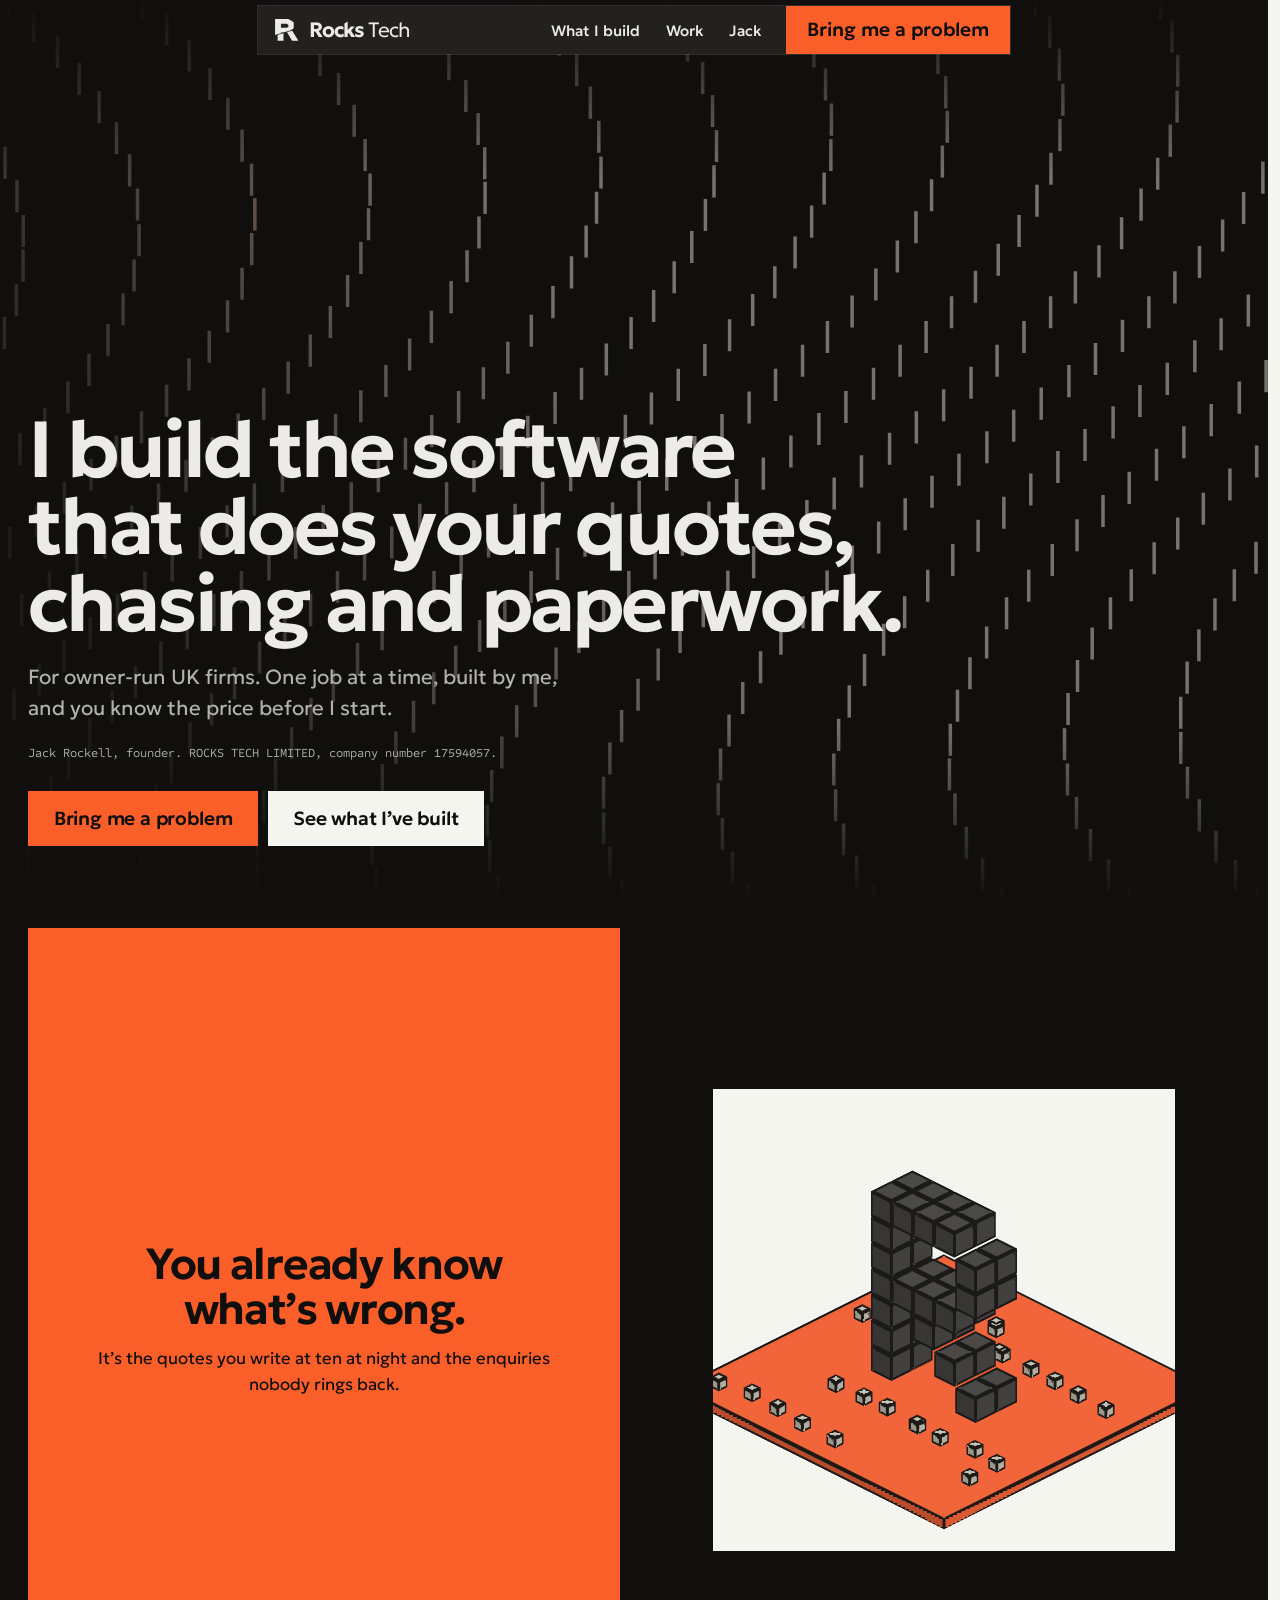
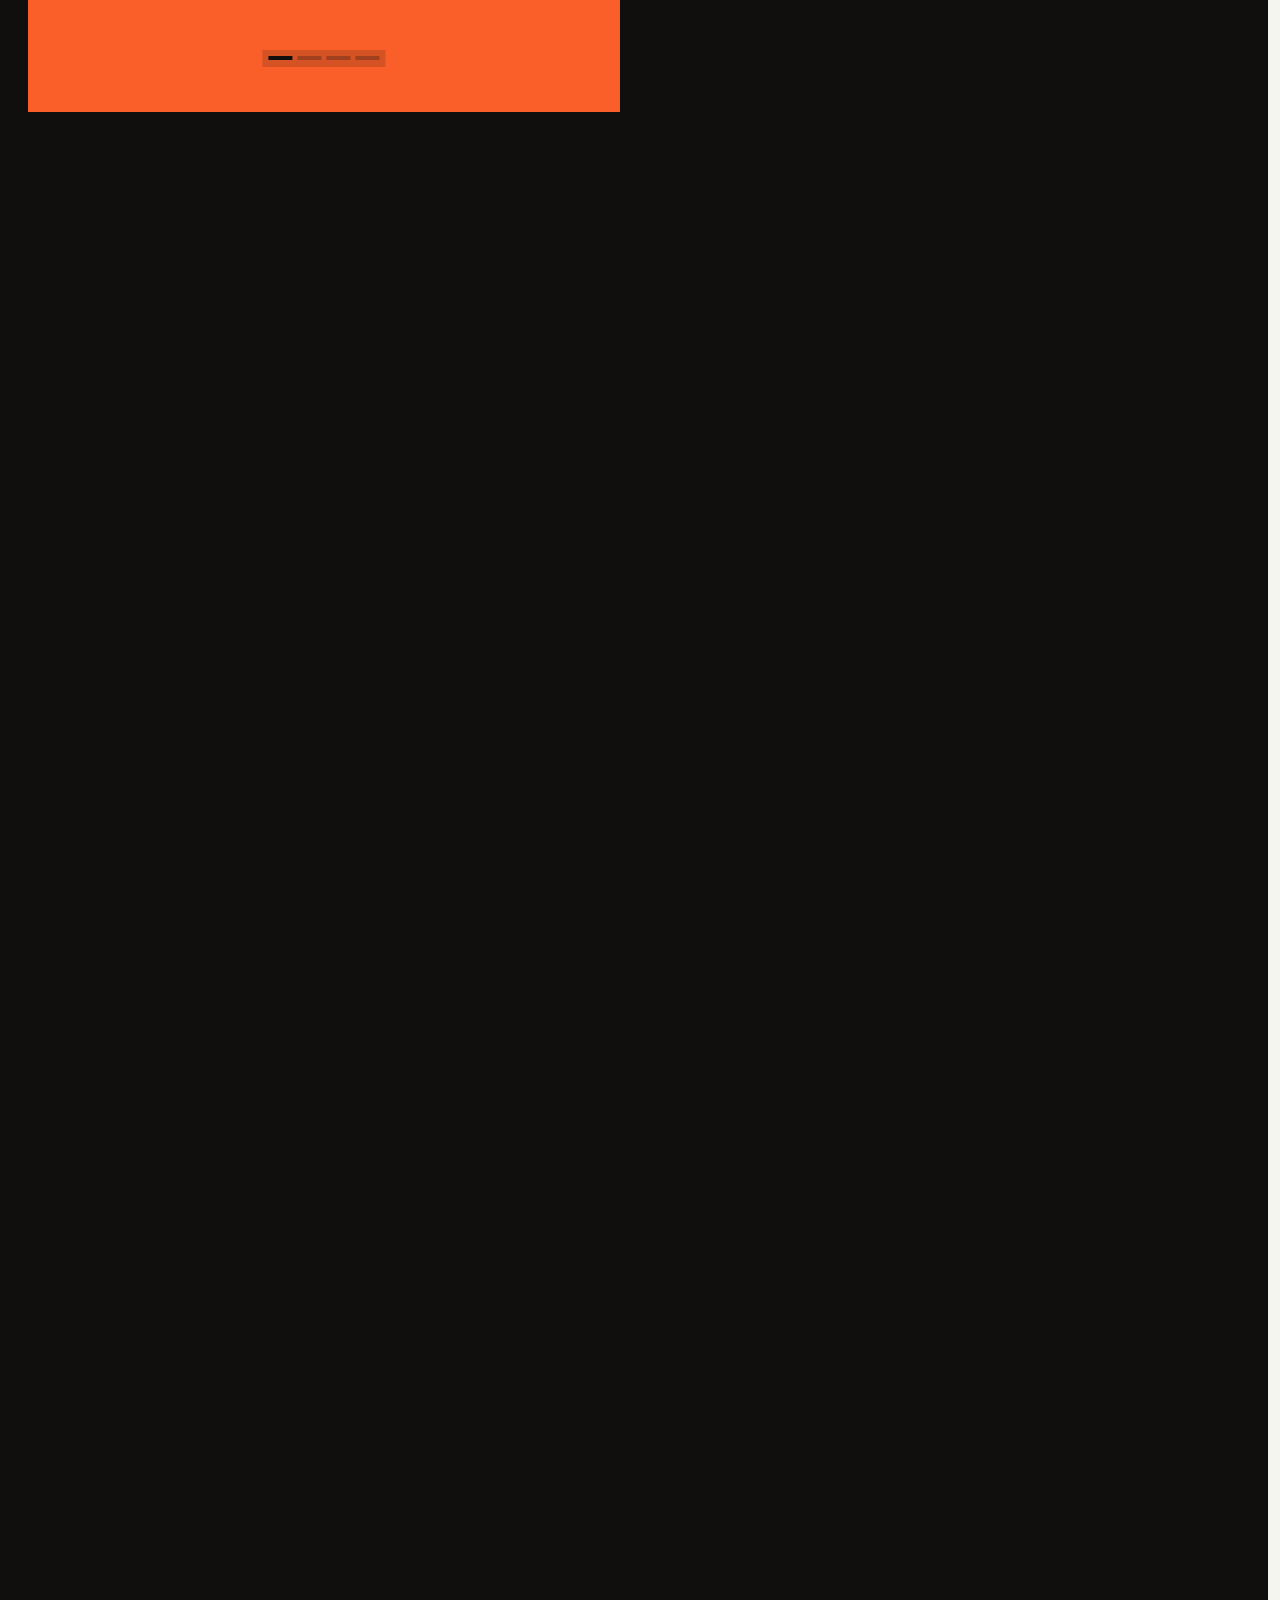
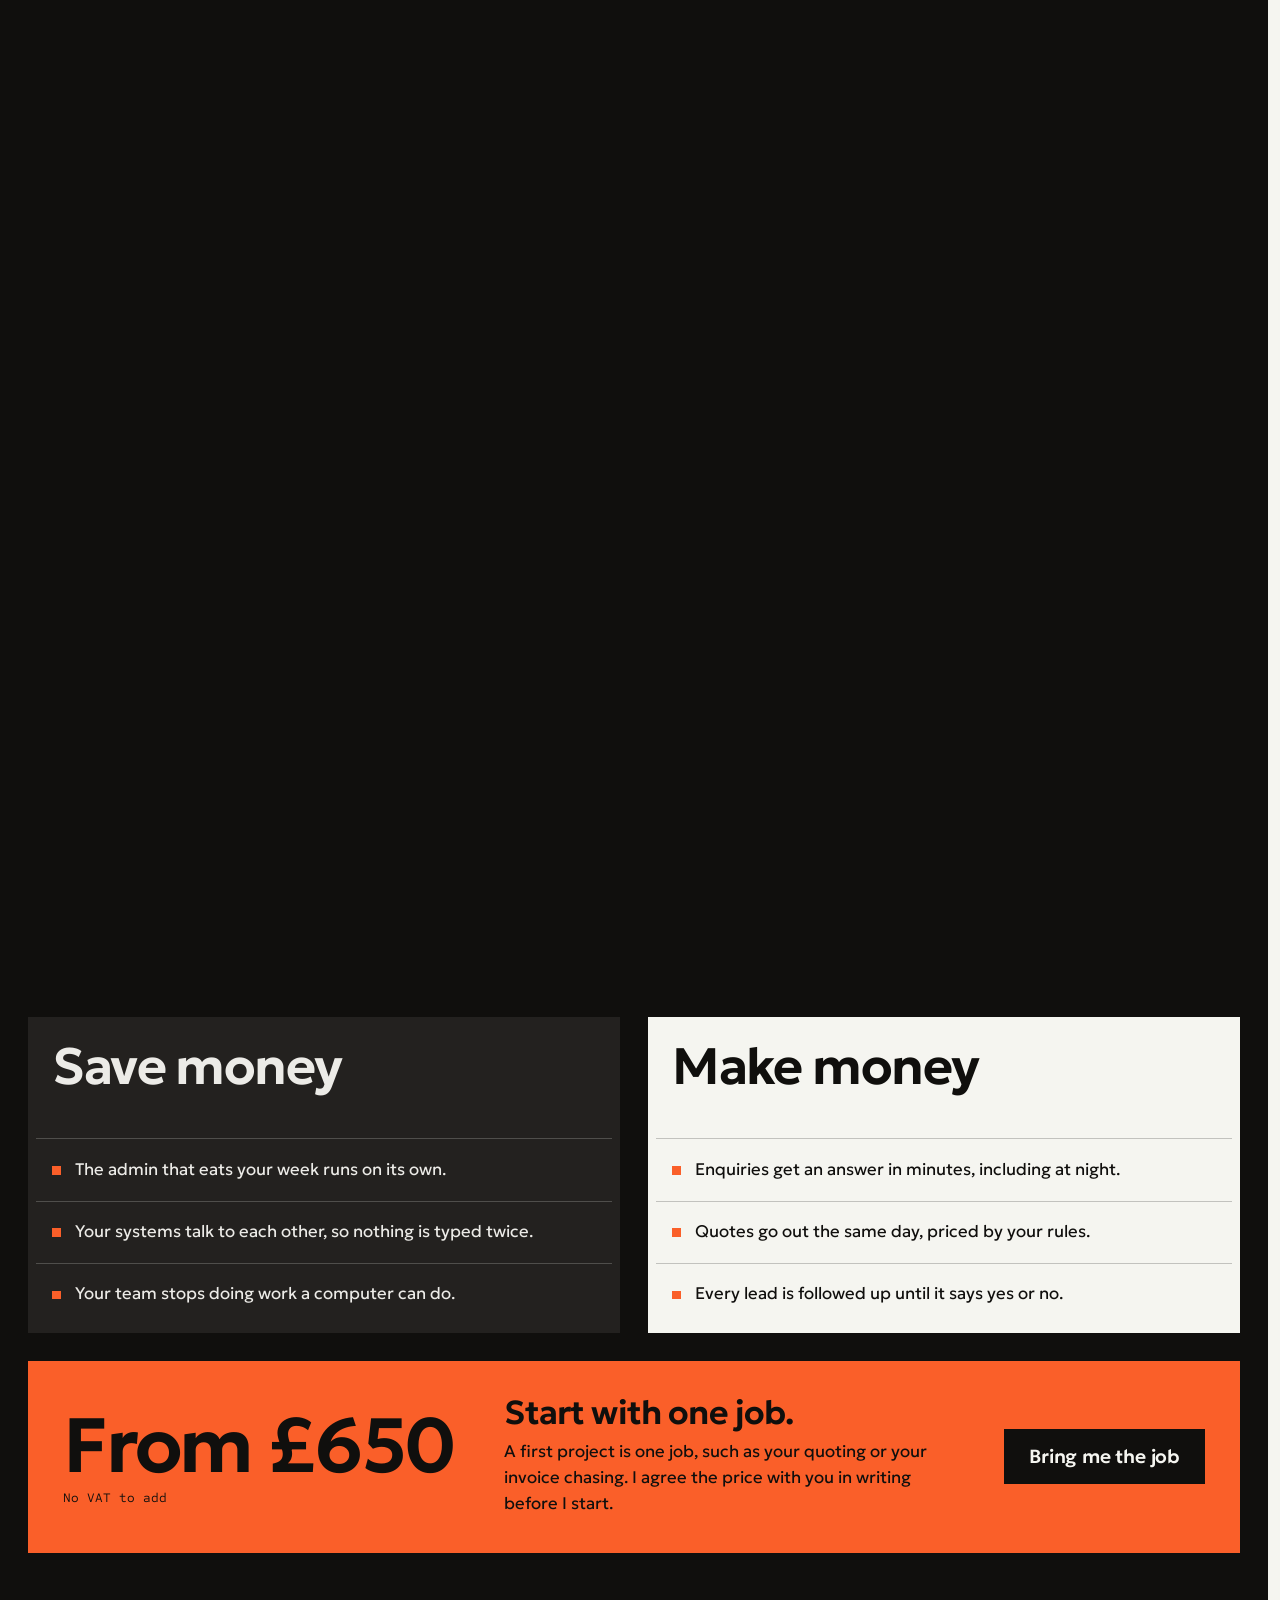
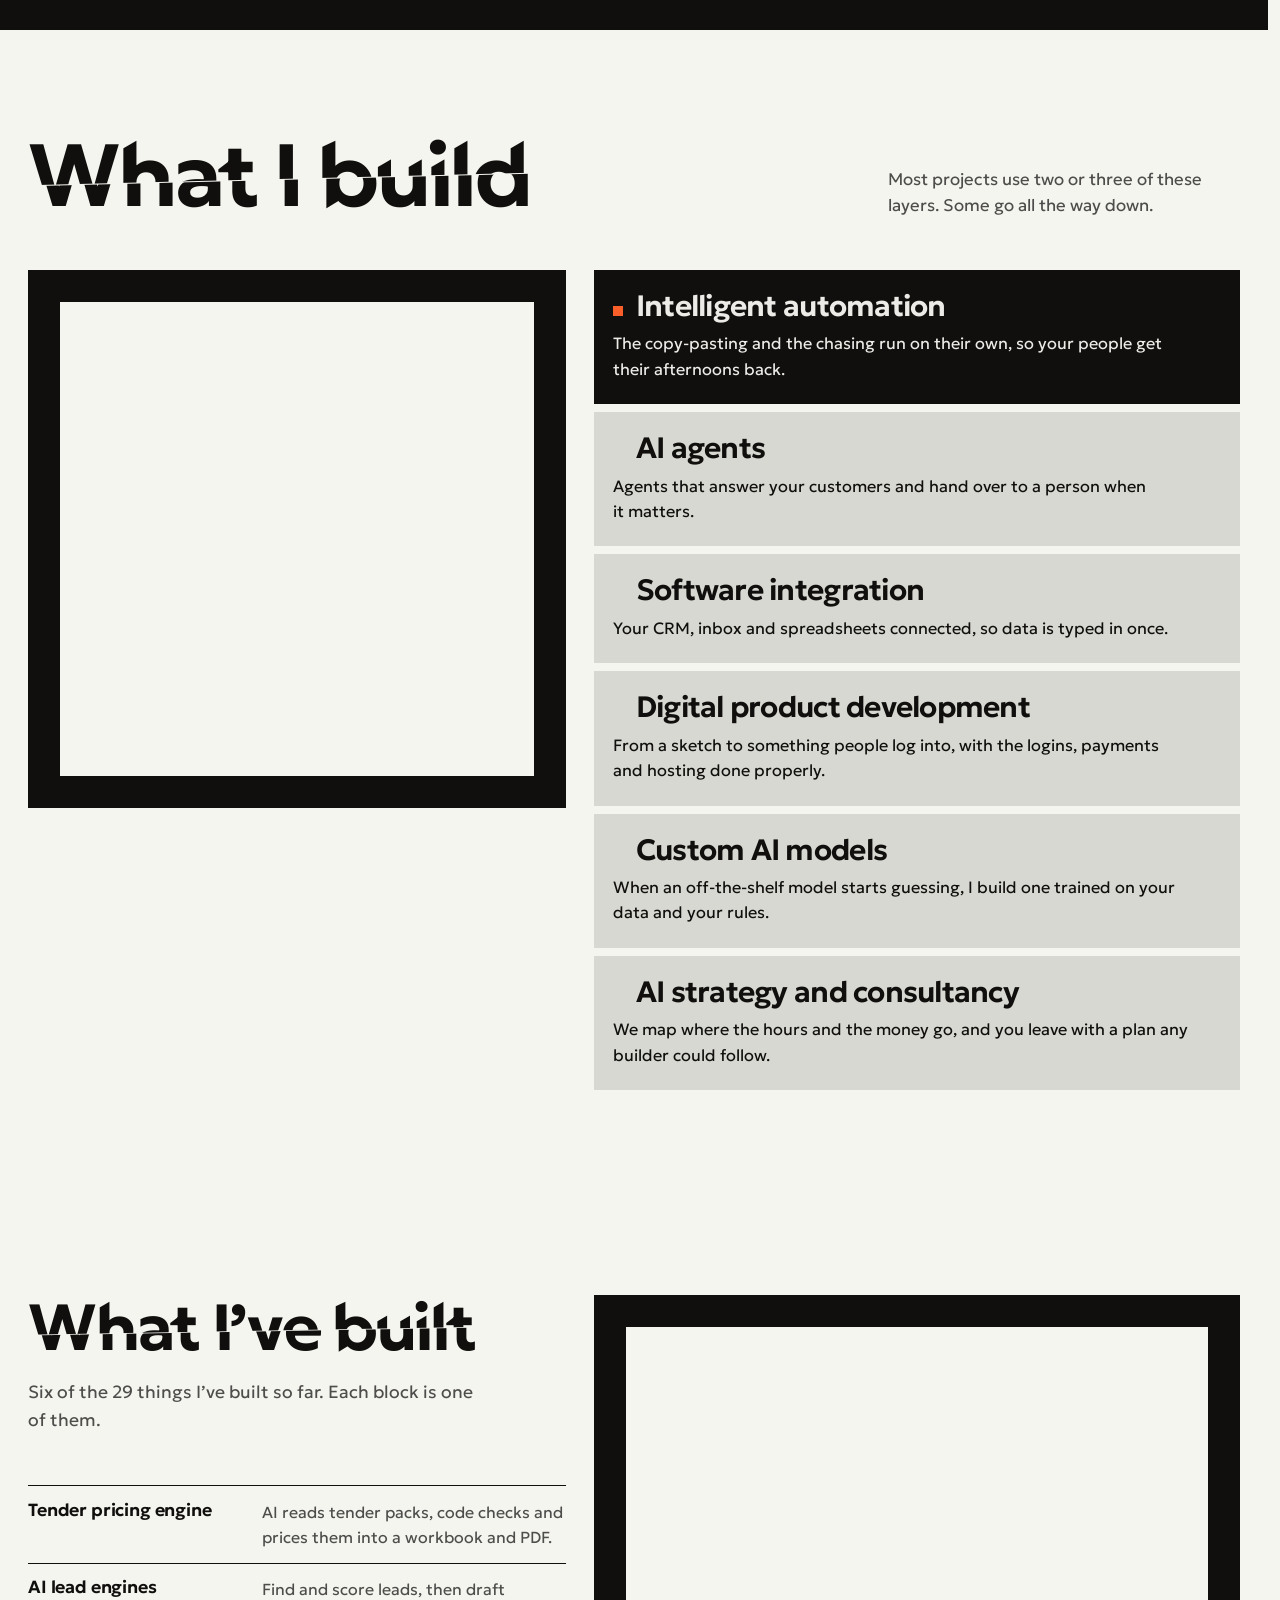
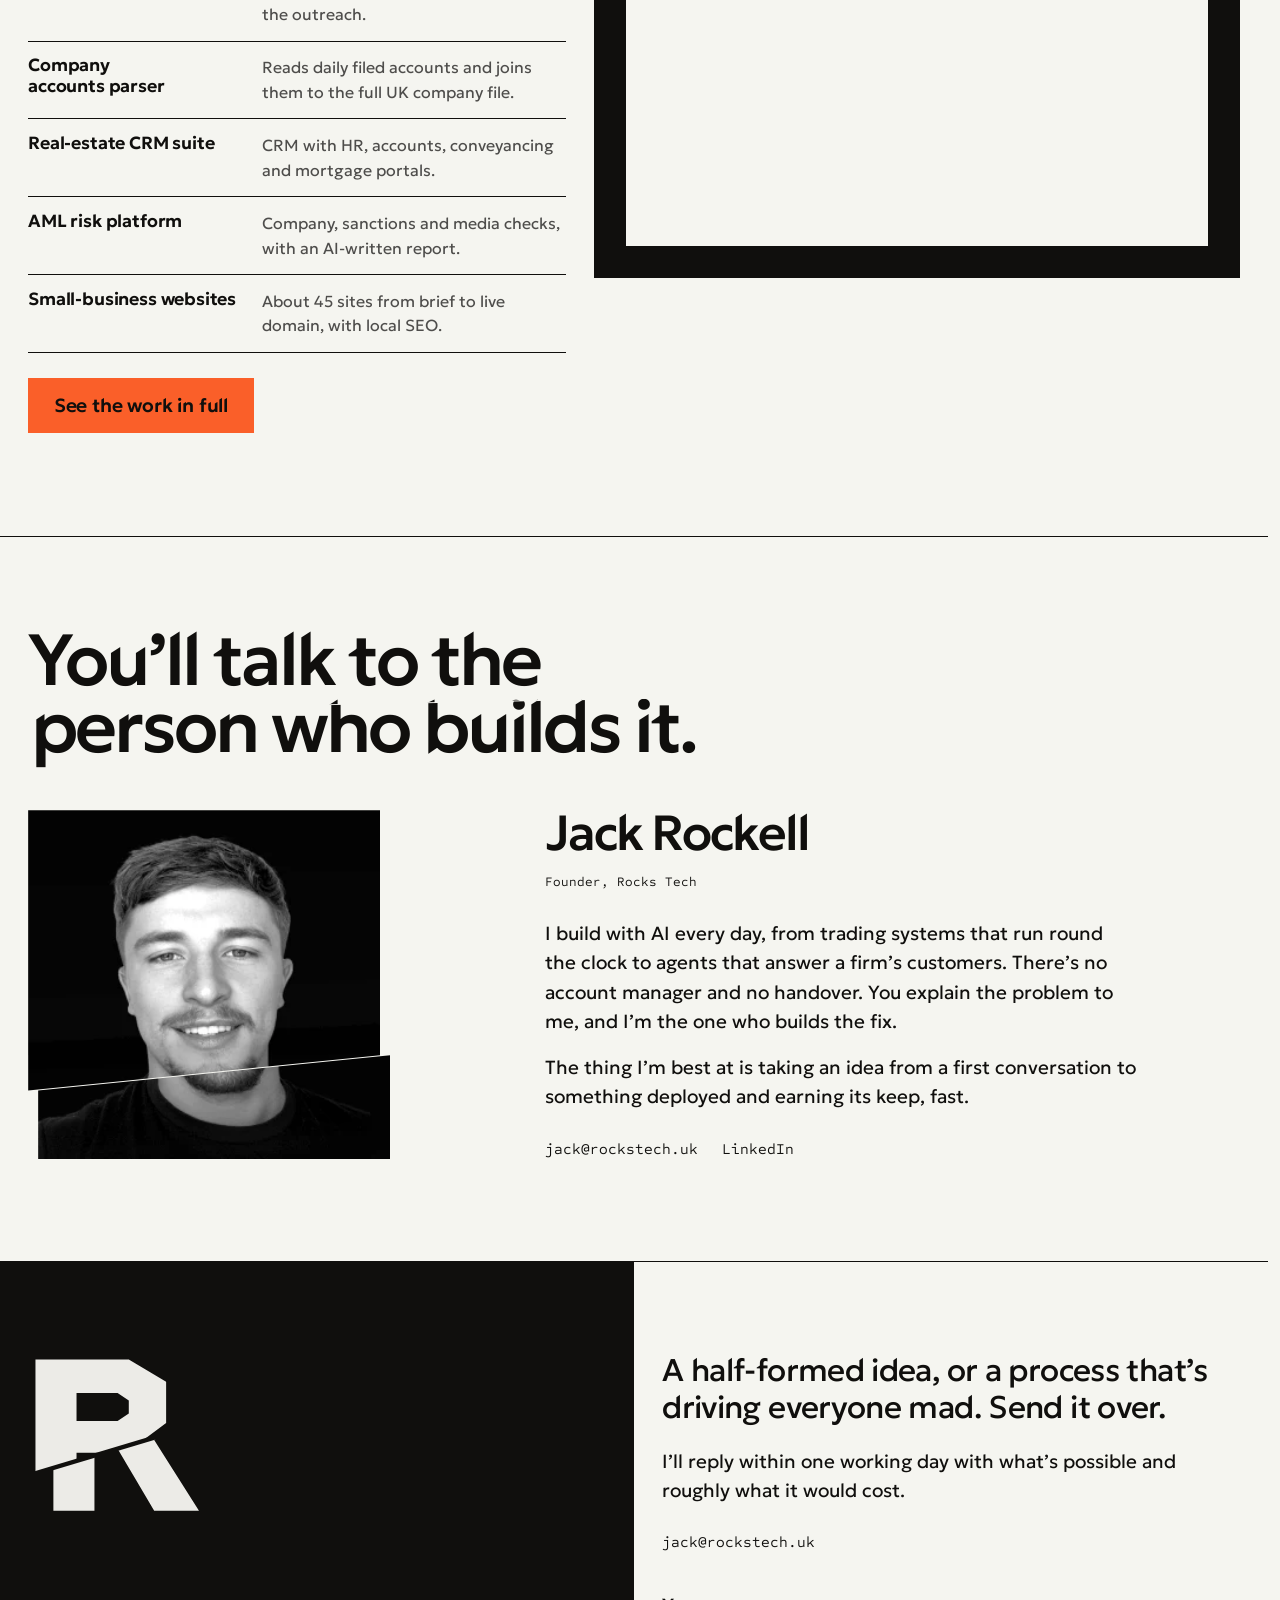
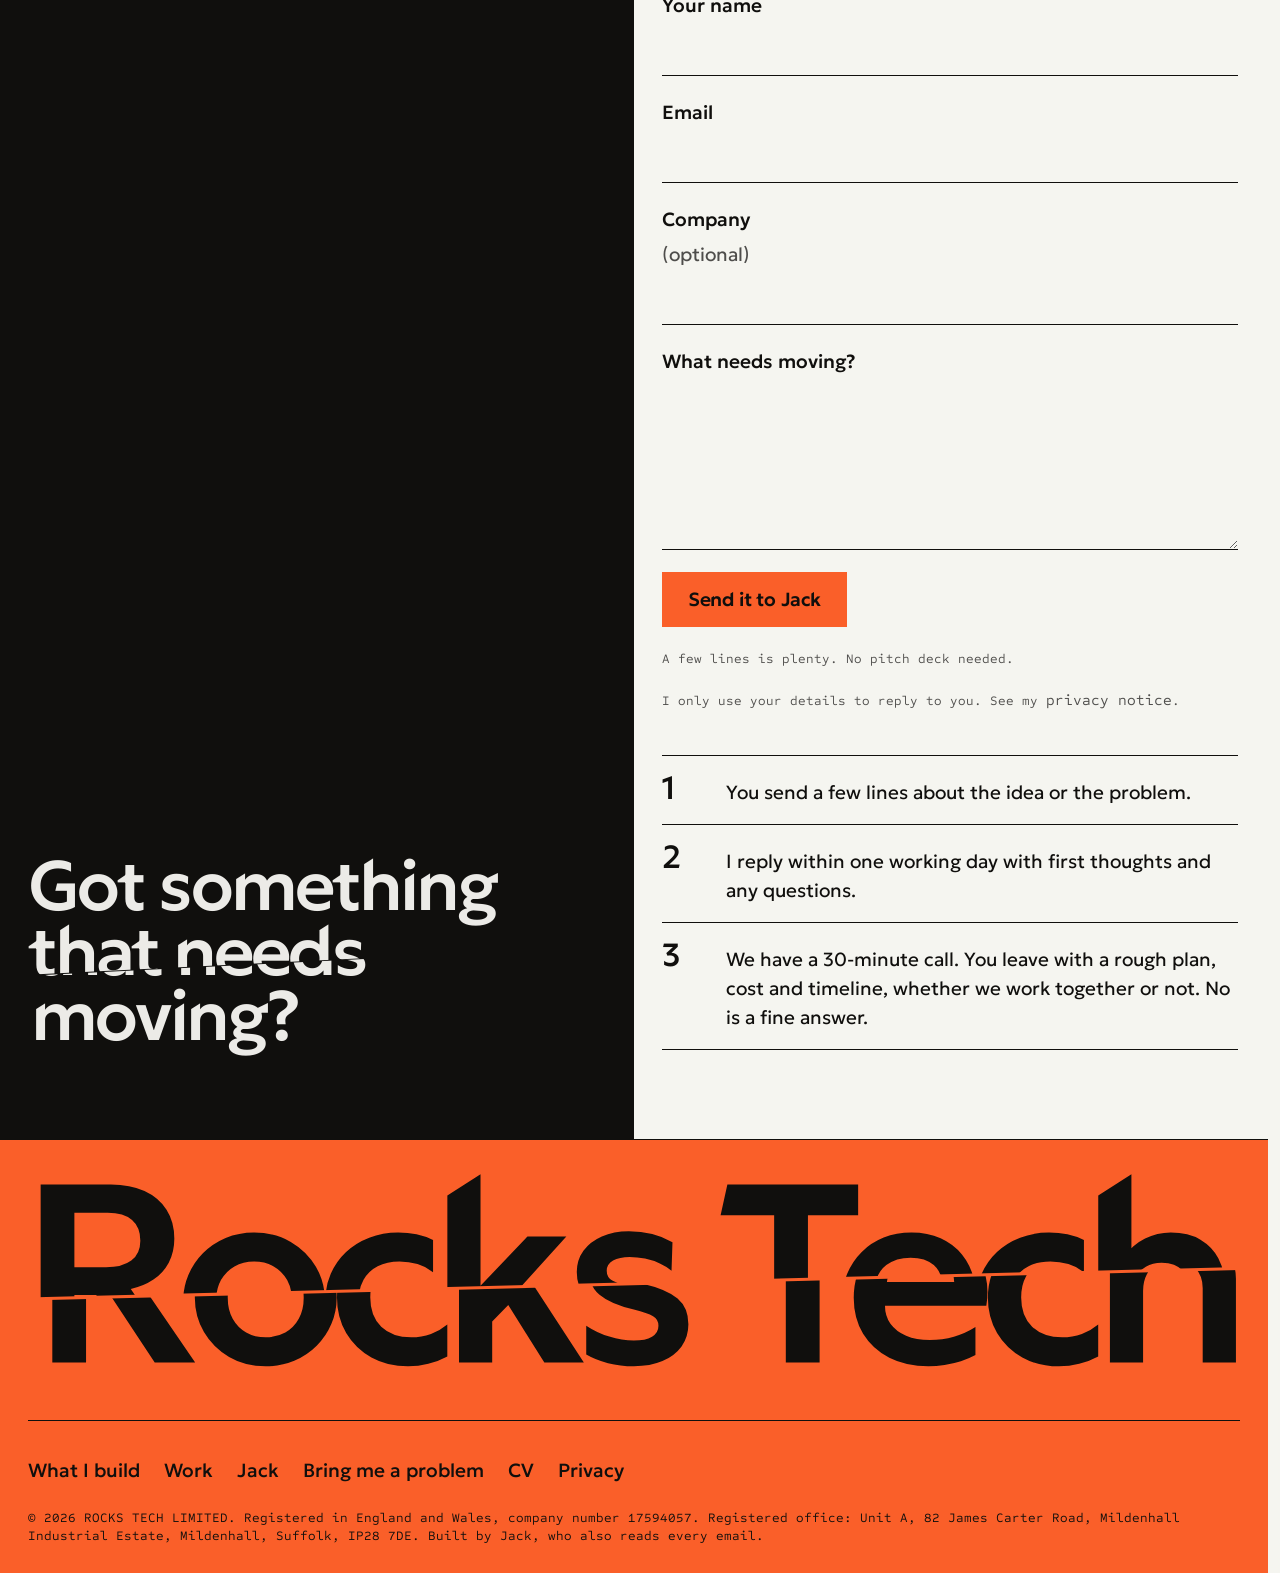
==== commit 5f9b52b4: "Deploy: Work in menu, plain builds section" ====
--- a/index.html
+++ b/index.html
@@ -1 +1 @@
-<!DOCTYPE html><!--5Vet_F0sauXu_bQgLmDsS--><html lang="en-GB" class="__variable_658365 __variable_a052ec"><head><meta charSet="utf-8"/><meta name="viewport" content="width=device-width, initial-scale=1"/><link rel="preload" href="/_next/static/media/9c928a6496248693-s.p.woff2" as="font" crossorigin="" type="font/woff2"/><link rel="preload" href="/_next/static/media/afee475112777bbe-s.p.woff2" as="font" crossorigin="" type="font/woff2"/><link rel="preload" href="/_next/static/media/feaba55b4ba3a393-s.p.woff2" as="font" crossorigin="" type="font/woff2"/><link rel="preload" as="image" href="/jack-rockell.webp"/><link rel="stylesheet" href="/_next/static/css/b935d4261cab5a62.css" data-precedence="next"/><link rel="stylesheet" href="/_next/static/css/4003843d0294579d.css" data-precedence="next"/><link rel="preload" as="script" fetchPriority="low" href="/_next/static/chunks/webpack-2c160b82bb69831e.js"/><script src="/_next/static/chunks/4bd1b696-c023c6e3521b1417.js" async=""></script><script src="/_next/static/chunks/255-2aa030c9ba2867e3.js" async=""></script><script src="/_next/static/chunks/main-app-18824d2652946b76.js" async=""></script><script src="/_next/static/chunks/app/layout-437ef009a92e7a6f.js" async=""></script><script src="/_next/static/chunks/619-ba102abea3e3d0e4.js" async=""></script><script src="/_next/static/chunks/app/page-20588fe30af51177.js" async=""></script><meta name="next-size-adjust" content=""/><meta name="theme-color" content="#f5f5f0"/><title>Rocks Tech: software that does your quotes, chasing and paperwork</title><meta name="description" content="Rocks Tech builds software for owner-run UK firms that does the quoting, chasing and paperwork. Built by Jack Rockell, the person you talk to. First jobs from £650."/><meta property="og:title" content="Rocks Tech: software that does your quotes, chasing and paperwork"/><meta property="og:description" content="Rocks Tech builds software for owner-run UK firms that does the quoting, chasing and paperwork. Built by Jack Rockell, the person you talk to. First jobs from £650."/><meta property="og:locale" content="en_GB"/><meta property="og:type" content="website"/><meta name="twitter:card" content="summary"/><meta name="twitter:title" content="Rocks Tech: software that does your quotes, chasing and paperwork"/><meta name="twitter:description" content="Rocks Tech builds software for owner-run UK firms that does the quoting, chasing and paperwork. Built by Jack Rockell, the person you talk to. First jobs from £650."/><link rel="icon" href="/favicon.ico" type="image/x-icon" sizes="16x16"/><link rel="icon" href="/icon.svg?5b6c266c98080903" type="image/svg+xml" sizes="any"/><link rel="apple-touch-icon" href="/apple-icon.png?c208d0770ca3f7cc" type="image/png" sizes="180x180"/><script>(function(){var d=document.documentElement;if(!window.matchMedia('(prefers-reduced-motion: reduce)').matches){/* page motion is off: headings and photos are simply there. To bring it back, add the 'motion' class here. */setTimeout(function(){if(!window.__rtMotion)d.classList.remove('motion')},3000)}})()</script><script src="/_next/static/chunks/polyfills-42372ed130431b0a.js" noModule=""></script></head><body><div hidden=""><!--$--><!--/$--></div><header class="nb nb-over"><div class="nb-in"><a class="nb-home bar-home" aria-label="Rocks Tech, home" href="/"><span class="logo "><svg viewBox="6 4 96 92" class="logo-mark" fill="currentColor" aria-hidden="true"><defs><clipPath id="lm-bar-up"><path d="M0 0H110V37.75L0 70.75Z"></path></clipPath><clipPath id="lm-bar-down"><path d="M0 73.25L110 40.25V110H0Z"></path></clipPath></defs><path fill-rule="evenodd" d="M10 8H60L80 20V42L64 54L88 92H64L44 58H32V92H10ZM32 26V41H54L60 37V30L54 26Z" clip-path="url(#lm-bar-up)"></path><g class="lm-low"><g transform="translate(9.6 -2.9)"><path fill-rule="evenodd" d="M10 8H60L80 20V42L64 54L88 92H64L44 58H32V92H10ZM32 26V41H54L60 37V30L54 26Z" clip-path="url(#lm-bar-down)"></path></g></g></svg><span class="logo-word">Rocks<span class="logo-tech">Tech</span></span></span></a><nav class="nb-nav" aria-label="Main"><ul><li><a href="/#build">What I build</a></li><li><a href="/#built">What I’ve built</a></li><li><a href="/#jack">Jack</a></li></ul><details class="nb-menu"><summary>Menu</summary><ul><li><a href="/#build">What I build</a></li><li><a href="/#built">What I’ve built</a></li><li><a href="/#jack">Jack</a></li></ul></details></nav><a class="nb-cta" href="/#contact"><span class="nb-long">Bring me a problem</span><span class="nb-short">Let’s talk</span></a></div></header><main><section class="hh" aria-labelledby="hh-title"><canvas class="hh-field" aria-hidden="true"></canvas><div class="hh-copy"><h1 id="hh-title">I build the software that does your quotes, chasing and paperwork.</h1><p>For owner-run UK firms. One job at a time, built by me, and you know the price before I start.</p><p class="hh-who">Jack Rockell, founder. ROCKS TECH LIMITED, company number 17594057.</p><div class="hh-actions"><a class="button" href="#contact">Bring me a problem</a><a class="button button-plain" href="#built">See what I’ve built</a></div></div></section><section class="story" aria-label="How I work, in four steps"><div class="story-pin"><div class="story-panel"><ol class="story-beats"><li class="is-on"><h2>You already know what’s wrong.</h2><p>It’s the quotes you write at ten at night and the enquiries nobody rings back.</p></li><li><h2>First we put a number on it.</h2><p>You tell me how the job gets done now. We work out what it costs you in hours and pounds, using your own figures.</p></li><li><h2>Then I cut it down to one job.</h2><p>I pick the fix that pays back fastest and build that first. You know the price before I start.</p></li><li><h2>You get your hours back.</h2><p>And if AI isn’t the answer, I’ll say so before you spend anything.</p></li></ol><div class="story-pips" aria-hidden="true"><span class="is-on"></span><span></span><span></span><span></span></div></div><div class="story-field"><div class="story-card"><!--$!--><template data-dgst="BAILOUT_TO_CLIENT_SIDE_RENDERING"></template><!--/$--></div></div></div></section><section class="offer" aria-label="What the work is for"><article class="offer-card offer-save"><header><h2>Save money</h2></header><ul><li>The admin that eats your week runs on its own.</li><li>Your systems talk to each other, so nothing is typed twice.</li><li>Your team stops doing work a computer can do.</li></ul></article><article class="offer-card offer-make"><header><h2>Make money</h2></header><ul><li>Enquiries get an answer in minutes, including at night.</li><li>Quotes go out the same day, priced by your rules.</li><li>Every lead is followed up until it says yes or no.</li></ul></article><div class="offer-first"><p class="offer-price">From £650<small>No VAT to add</small></p><div><h2>Start with one job.</h2><p>A first project is one job, such as your quoting or your invoice chasing. I agree the price with you in writing before I start.</p></div><a class="button offer-first-cta" href="#contact">Bring me the job</a></div></section><section id="build" class="svc" aria-labelledby="build-title"><div class="svc-head"><h2 id="build-title" class="ft " data-text="What I build" data-reveal=""><span class="ft-a">What I build</span></h2><p>Most projects use two or three of these layers. Some go all the way down.</p></div><div class="svc-field" aria-hidden="true"><div class="svc-card"><!--$!--><template data-dgst="BAILOUT_TO_CLIENT_SIDE_RENDERING"></template><!--/$--></div></div><ol class="svc-list"><li class="is-on"><h3>Intelligent automation</h3><p>The copy-pasting and the chasing run on their own, so your people get their afternoons back.</p></li><li><h3>AI agents</h3><p>Agents that answer your customers and hand over to a person when it matters.</p></li><li><h3>Software integration</h3><p>Your CRM, inbox and spreadsheets connected, so data is typed in once.</p></li><li><h3>Digital product development</h3><p>From a sketch to something people log into, with the logins, payments and hosting done properly.</p></li><li><h3>Custom AI models</h3><p>When an off-the-shelf model starts guessing, I build one trained on your data and your rules.</p></li><li><h3>AI strategy and consultancy</h3><p>We map where the hours and the money go, and you leave with a plan any builder could follow.</p></li></ol></section><section id="built" class="built" aria-labelledby="built-title"><div class="built-head"><h2 id="built-title" class="ft " data-text="What I’ve built" data-reveal=""><span class="ft-a">What I’ve built</span></h2><p>Pick a block. Every one taught me something, so you don’t pay for that lesson twice.</p></div><div class="built-field"><div class="built-card"><!--$!--><template data-dgst="BAILOUT_TO_CLIENT_SIDE_RENDERING"></template><!--/$--></div></div><div class="built-step"><button type="button">Previous</button><button type="button">Next</button></div><div class="built-detail" aria-live="polite"><p class="built-meta">01<!-- --> of <!-- -->29<!-- -->, <!-- -->Tool</p><h3>Tender pricing engine</h3><p>AI reads tender packs, code checks and prices them into a workbook and PDF.</p><p class="built-lesson"><span>Lesson</span> <!-- -->Let the AI read and the code decide. The AI never sets a price.</p></div><ol class="sr-only"><li>Tender pricing engine<!-- -->: <!-- -->AI reads tender packs, code checks and prices them into a workbook and PDF.<!-- --> <!-- -->Lesson: Let the AI read and the code decide. The AI never sets a price.</li><li>AML risk platform<!-- -->: <!-- -->Company, sanctions and media checks, with an AI-written report.<!-- --> <!-- -->Lesson: The report goes through rule checks before anyone sees it.</li><li>Luxury rental system<!-- -->: <!-- -->Bookings, payments, logins and admin, live in the cloud.<!-- --> <!-- -->Lesson: Live payments meant security work before features.</li><li>Real-estate CRM suite<!-- -->: <!-- -->CRM with HR, accounts, conveyancing and mortgage portals.<!-- --> <!-- -->Lesson: Several portals are front-end demos with partial backends.</li><li>AI lead engines<!-- -->: <!-- -->Find and score leads, then draft the outreach.<!-- --> <!-- -->Lesson: Drafting is easy. The legal checks are the real work.</li><li>Private lead hub<!-- -->: <!-- -->Scores UK companies from about 80 public data feeds and drafts outreach it can never send.<!-- --> <!-- -->Lesson: I built a hard no-send rule so nothing goes out by accident.</li><li>Personal health agent<!-- -->: <!-- -->AI agent with tools, a Telegram bot and voice notes.<!-- --> <!-- -->Lesson: It fails over between providers, because one always goes down at the wrong time.</li><li>Tool-using trading assistant<!-- -->: <!-- -->AI agent with 37 tools and credit billing.<!-- --> <!-- -->Lesson: Billing per call had to be built before anyone could use it.</li><li>Autonomous research loop<!-- -->: <!-- -->AI agents propose ideas and a fixed judge scores them.<!-- --> <!-- -->Lesson: I took the model out of the verdict. It graded its own work too kindly.</li><li>Small-business websites<!-- -->: <!-- -->About 45 sites from brief to live domain, with local SEO.<!-- --> <!-- -->Lesson: Moving a client off an old host is where most of the time goes.</li><li>Multi-market forecasting<!-- -->: <!-- -->Forecasts on currency pairs, gold, live cattle and Gulf shares.<!-- --> <!-- -->Lesson: Emerging market currency pairs were the hardest to get anything from.</li><li>Football prediction app<!-- -->: <!-- -->Models for goals, shots, fouls and cards, on web, iOS and Android.<!-- --> <!-- -->Lesson: A weekly retrain is only useful while it runs. A scheduled one quietly broke.</li><li>Company accounts parser<!-- -->: <!-- -->Reads daily filed accounts and joins them to the full UK company file.<!-- --> <!-- -->Lesson: Public data is messy. Dedupe and quality reports matter more than the parser.</li><li>AI image studio<!-- -->: <!-- -->Trains and runs custom image models, with an API and video steps.<!-- --> <!-- -->Lesson: Built and tested, then shelved. Not every build should be a product.</li><li>Receipt splitter<!-- -->: <!-- -->Reads a receipt photo and splits it into items.<!-- --> <!-- -->Lesson: OCR gets you most of the way. People fix the rest.</li><li>Offline learning app<!-- -->: <!-- -->A learning app that works without a connection.<!-- --> <!-- -->Lesson: Offline-first changes every data decision.</li><li>Self-hosted GPU setup<!-- -->: <!-- -->A multi-machine training rig with a private network, watchdogs and a thermal guard.<!-- --> <!-- -->Lesson: Watchdogs should read a job&#x27;s output, not whether it&#x27;s running.</li><li>Strategy search engine<!-- -->: <!-- -->Writes trading rules, tests them on data it has never seen, then paper-trades the survivors.<!-- --> <!-- -->Lesson: One day it had 202 survivors that were really three ideas. Near-copies now count as one.</li><li>Backtest engine<!-- -->: <!-- -->Replays strategies through a paper exchange with funding and slippage charged.<!-- --> <!-- -->Lesson: A target touched isn&#x27;t a target filled. Fills only count when price trades through.</li><li>Reality-gated research<!-- -->: <!-- -->Tests trading ideas with every trial logged and costs always in.<!-- --> <!-- -->Lesson: Most ideas died once costs were counted. The log keeps the dead ones.</li><li>Venue check<!-- -->: <!-- -->Re-runs every strategy on the exchange it will really trade on.<!-- --> <!-- -->Lesson: An edge priced on one exchange didn&#x27;t always survive on another.</li><li>Trading terminal<!-- -->: <!-- -->Live market data from several exchanges on one dockable screen.<!-- --> <!-- -->Lesson: Real-time data is mostly about handling feeds that drop.</li><li>Multi-book order handler<!-- -->: <!-- -->Keeps requested, approved and filled orders apart and refuses stale instructions.<!-- --> </li><li>On-chain trading bot<!-- -->: <!-- -->Builds, simulates and sends its own swaps, with a separate guard that can kill it.<!-- --> <!-- -->Lesson: The guard runs as its own process so the bot can&#x27;t overrule it.</li><li>Copy-trading app<!-- -->: <!-- -->iOS app that copies tracked traders and sends push alerts.<!-- --> <!-- -->Lesson: Taken to an app-store build, then the company shut down.</li><li>Wallet-tracking collectors<!-- -->: <!-- -->Track and score large-wallet behaviour on a perps exchange.<!-- --> <!-- -->Lesson: A process can be up and doing nothing. Watchdogs now read the output.</li><li>Crypto price forecaster<!-- -->: <!-- -->Bitcoin forecasts over several horizons, drawn as a fan of outcomes.<!-- --> <!-- -->Lesson: The first version was barely better than a coin flip. I rebuilt the whole architecture.</li><li>Short-horizon signal models<!-- -->: <!-- -->1, 2 and 4 hour direction calls that go quiet when unsure.<!-- --> <!-- -->Lesson: New versions run in shadow beside the live one before they&#x27;re trusted.</li><li>Chart-pattern AI<!-- -->: <!-- -->Vision models that read price charts, served by API.<!-- --> <!-- -->Lesson: Built end to end, then parked for simpler models.</li></ol></section><section id="jack" class="jack rule-top" aria-labelledby="jack-title"><div class="jack-head"><h2 id="jack-title" class="ft " data-text="You’ll talk to the person who builds it." data-reveal=""><span class="ft-a">You’ll talk to the person who builds it.</span></h2></div><figure class="jack-photo" data-reveal=""><img class="jp-a" src="/jack-rockell.webp" width="300" height="300" alt="Jack Rockell"/><img class="jp-b" src="/jack-rockell.webp" width="300" height="300" alt="" aria-hidden="true"/></figure><div class="jack-body"><p class="jack-name">Jack Rockell</p><p class="jack-role">Founder, Rocks Tech</p><p>I build with AI every day, from trading systems that run round the clock to agents that answer a firm’s customers. There’s no account manager and no handover. You explain the problem to me, and I’m the one who builds the fix.</p><p>The thing I’m best at is taking an idea from a first conversation to something deployed and earning its keep, fast.</p><p class="jack-links"><a href="mailto:jack@rockstech.uk">jack@rockstech.uk</a><a href="https://www.linkedin.com/in/jack-rockell-841482267/" rel="noopener">LinkedIn</a></p></div></section><section id="contact" class="contact rule-top" aria-labelledby="contact-title"><div class="contact-head ink"><svg viewBox="6 4 96 92" class="contact-mark" fill="currentColor" aria-hidden="true"><defs><clipPath id="lm-contact-up"><path d="M0 0H110V37.75L0 70.75Z"></path></clipPath><clipPath id="lm-contact-down"><path d="M0 73.25L110 40.25V110H0Z"></path></clipPath></defs><path fill-rule="evenodd" d="M10 8H60L80 20V42L64 54L88 92H64L44 58H32V92H10ZM32 26V41H54L60 37V30L54 26Z" clip-path="url(#lm-contact-up)"></path><g class="lm-low"><g transform="translate(9.6 -2.9)"><path fill-rule="evenodd" d="M10 8H60L80 20V42L64 54L88 92H64L44 58H32V92H10ZM32 26V41H54L60 37V30L54 26Z" clip-path="url(#lm-contact-down)"></path></g></g></svg><h2 id="contact-title" class="ft " data-text="Got something that needs moving?" data-reveal=""><span class="ft-a">Got something that needs moving?</span></h2></div><div class="contact-body"><p class="lede">A half-formed idea, or a process that’s driving everyone mad. Send it over.</p><p>I’ll reply within one working day with what’s possible and roughly what it would cost.</p><p><a href="mailto:jack@rockstech.uk" class="text-link">jack@rockstech.uk</a></p><form class="form" action="https://formsubmit.co/jack@rockstech.uk" method="post"><input type="hidden" name="_subject" value="New enquiry from rockstech"/><input type="hidden" name="_next" value="https://rockstech.uk/thanks/"/><input type="hidden" name="_template" value="table"/><input type="text" class="honey" tabindex="-1" autoComplete="off" name="_honey"/><label>Your name<input type="text" autoComplete="name" required="" name="name"/></label><label>Email<input type="email" autoComplete="email" inputMode="email" required="" name="email"/></label><label>Company <span class="optional">(optional)</span><input type="text" autoComplete="organization" name="company"/></label><label>What needs moving?<textarea name="details" rows="5" required=""></textarea></label><button type="submit" class="button">Send it to Jack</button><p class="form-note">A few lines is plenty. No pitch deck needed.</p><p class="form-note">I only use your details to reply to you. See my<!-- --> <a href="/privacy/" class="text-link">privacy notice</a>.</p></form><ol class="next-steps"><li><span class="ns-n">1</span><span>You send a few lines about the idea or the problem.</span></li><li><span class="ns-n">2</span><span>I reply within one working day with first thoughts and any questions.</span></li><li><span class="ns-n">3</span><span>We have a 30-minute call. You leave with a rough plan, cost and timeline, whether we work together or not. No is a fine answer.</span></li></ol></div></section></main><footer class="foot rule-top"><p class="ft foot-word" data-text="Rocks Tech" data-reveal=""><span class="ft-a">Rocks Tech</span></p><div class="foot-row"><nav aria-label="Footer"><a href="/#build">What I build</a><a href="/work/">Work</a><a href="/#jack">Jack</a><a href="/#contact">Bring me a problem</a><a href="/cv/">CV</a><a href="/privacy/">Privacy</a></nav><p class="foot-legal">© 2026 ROCKS TECH LIMITED. Registered in England and Wales, company number 17594057. Registered office: Unit A, 82 James Carter Road, Mildenhall Industrial Estate, Mildenhall, Suffolk, IP28 7DE. Built by Jack, who also reads every email.</p></div></footer><script type="application/ld+json">{"@context":"https://schema.org","@type":"Organization","name":"Rocks Tech","url":"https://rockstech.uk","description":"Rocks Tech builds software for owner-run UK firms that does the quoting, chasing and paperwork. Built by Jack Rockell, the person you talk to. First jobs from £650.","founder":{"@type":"Person","name":"Jack Rockell","sameAs":"https://www.linkedin.com/in/jack-rockell-841482267/"}}</script><!--$--><!--/$--><script src="/_next/static/chunks/webpack-2c160b82bb69831e.js" id="_R_" async=""></script><script>(self.__next_f=self.__next_f||[]).push([0])</script><script>self.__next_f.push([1,"1:\"$Sreact.fragment\"\n2:I[9766,[],\"\"]\n3:I[8924,[],\"\"]\n4:I[8687,[\"177\",\"static/chunks/app/layout-437ef009a92e7a6f.js\"],\"Motion\"]\n5:I[2619,[\"619\",\"static/chunks/619-ba102abea3e3d0e4.js\",\"974\",\"static/chunks/app/page-20588fe30af51177.js\"],\"\"]\n6:I[1990,[\"619\",\"static/chunks/619-ba102abea3e3d0e4.js\",\"974\",\"static/chunks/app/page-20588fe30af51177.js\"],\"HomeHero\"]\n7:I[9102,[\"619\",\"static/chunks/619-ba102abea3e3d0e4.js\",\"974\",\"static/chunks/app/page-20588fe30af51177.js\"],\"Story\"]\n14:I[7150,[],\"\"]\n:HL[\"/_next/static/media/9c928a6496248693-s.p.woff2\",\"font\",{\"crossOrigin\":\"\",\"type\":\"font/woff2\"}]\n:HL[\"/_next/static/media/afee475112777bbe-s.p.woff2\",\"font\",{\"crossOrigin\":\"\",\"type\":\"font/woff2\"}]\n:HL[\"/_next/static/media/feaba55b4ba3a393-s.p.woff2\",\"font\",{\"crossOrigin\":\"\",\"type\":\"font/woff2\"}]\n:HL[\"/_next/static/css/b935d4261cab5a62.css\",\"style\"]\n:HL[\"/_next/static/css/4003843d0294579d.css\",\"style\"]\n"])</script><script>self.__next_f.push([1,"0:{\"P\":null,\"b\":\"5Vet_F0sauXu_bQgLmDsS\",\"p\":\"\",\"c\":[\"\",\"\"],\"i\":false,\"f\":[[[\"\",{\"children\":[\"__PAGE__\",{}]},\"$undefined\",\"$undefined\",true],[\"\",[\"$\",\"$1\",\"c\",{\"children\":[[[\"$\",\"link\",\"0\",{\"rel\":\"stylesheet\",\"href\":\"/_next/static/css/b935d4261cab5a62.css\",\"precedence\":\"next\",\"crossOrigin\":\"$undefined\",\"nonce\":\"$undefined\"}]],[\"$\",\"html\",null,{\"lang\":\"en-GB\",\"className\":\"__variable_658365 __variable_a052ec\",\"suppressHydrationWarning\":true,\"children\":[[\"$\",\"head\",null,{\"children\":[\"$\",\"script\",null,{\"dangerouslySetInnerHTML\":{\"__html\":\"(function(){var d=document.documentElement;if(!window.matchMedia('(prefers-reduced-motion: reduce)').matches){/* page motion is off: headings and photos are simply there. To bring it back, add the 'motion' class here. */setTimeout(function(){if(!window.__rtMotion)d.classList.remove('motion')},3000)}})()\"}}]}],[\"$\",\"body\",null,{\"children\":[[\"$\",\"$L2\",null,{\"parallelRouterKey\":\"children\",\"error\":\"$undefined\",\"errorStyles\":\"$undefined\",\"errorScripts\":\"$undefined\",\"template\":[\"$\",\"$L3\",null,{}],\"templateStyles\":\"$undefined\",\"templateScripts\":\"$undefined\",\"notFound\":[[[\"$\",\"title\",null,{\"children\":\"404: This page could not be found.\"}],[\"$\",\"div\",null,{\"style\":{\"fontFamily\":\"system-ui,\\\"Segoe UI\\\",Roboto,Helvetica,Arial,sans-serif,\\\"Apple Color Emoji\\\",\\\"Segoe UI Emoji\\\"\",\"height\":\"100vh\",\"textAlign\":\"center\",\"display\":\"flex\",\"flexDirection\":\"column\",\"alignItems\":\"center\",\"justifyContent\":\"center\"},\"children\":[\"$\",\"div\",null,{\"children\":[[\"$\",\"style\",null,{\"dangerouslySetInnerHTML\":{\"__html\":\"body{color:#000;background:#fff;margin:0}.next-error-h1{border-right:1px solid rgba(0,0,0,.3)}@media (prefers-color-scheme:dark){body{color:#fff;background:#000}.next-error-h1{border-right:1px solid rgba(255,255,255,.3)}}\"}}],[\"$\",\"h1\",null,{\"className\":\"next-error-h1\",\"style\":{\"display\":\"inline-block\",\"margin\":\"0 20px 0 0\",\"padding\":\"0 23px 0 0\",\"fontSize\":24,\"fontWeight\":500,\"verticalAlign\":\"top\",\"lineHeight\":\"49px\"},\"children\":404}],[\"$\",\"div\",null,{\"style\":{\"display\":\"inline-block\"},\"children\":[\"$\",\"h2\",null,{\"style\":{\"fontSize\":14,\"fontWeight\":400,\"lineHeight\":\"49px\",\"margin\":0},\"children\":\"This page could not be found.\"}]}]]}]}]],[]],\"forbidden\":\"$undefined\",\"unauthorized\":\"$undefined\"}],[\"$\",\"$L4\",null,{}]]}]]}]]}],{\"children\":[\"__PAGE__\",[\"$\",\"$1\",\"c\",{\"children\":[[[\"$\",\"header\",null,{\"className\":\"nb nb-over\",\"children\":[\"$\",\"div\",null,{\"className\":\"nb-in\",\"children\":[[\"$\",\"$L5\",null,{\"href\":\"/\",\"className\":\"nb-home bar-home\",\"aria-label\":\"Rocks Tech, home\",\"children\":[\"$\",\"span\",null,{\"className\":\"logo \",\"children\":[[\"$\",\"svg\",null,{\"viewBox\":\"6 4 96 92\",\"className\":\"logo-mark\",\"fill\":\"currentColor\",\"role\":\"$undefined\",\"aria-hidden\":true,\"children\":[null,[\"$\",\"defs\",null,{\"children\":[[\"$\",\"clipPath\",null,{\"id\":\"lm-bar-up\",\"children\":[\"$\",\"path\",null,{\"d\":\"M0 0H110V37.75L0 70.75Z\"}]}],[\"$\",\"clipPath\",null,{\"id\":\"lm-bar-down\",\"children\":[\"$\",\"path\",null,{\"d\":\"M0 73.25L110 40.25V110H0Z\"}]}]]}],[\"$\",\"path\",null,{\"fillRule\":\"evenodd\",\"d\":\"M10 8H60L80 20V42L64 54L88 92H64L44 58H32V92H10ZM32 26V41H54L60 37V30L54 26Z\",\"clipPath\":\"url(#lm-bar-up)\"}],[\"$\",\"g\",null,{\"className\":\"lm-low\",\"children\":[\"$\",\"g\",null,{\"transform\":\"translate(9.6 -2.9)\",\"children\":[\"$\",\"path\",null,{\"fillRule\":\"evenodd\",\"d\":\"M10 8H60L80 20V42L64 54L88 92H64L44 58H32V92H10ZM32 26V41H54L60 37V30L54 26Z\",\"clipPath\":\"url(#lm-bar-down)\"}]}]}]]}],[\"$\",\"span\",null,{\"className\":\"logo-word\",\"children\":[\"Rocks\",[\"$\",\"span\",null,{\"className\":\"logo-tech\",\"children\":\"Tech\"}]]}]]}]}],[\"$\",\"nav\",null,{\"className\":\"nb-nav\",\"aria-label\":\"Main\",\"children\":[[\"$\",\"ul\",null,{\"children\":[[\"$\",\"li\",\"/#build\",{\"children\":[\"$\",\"a\",null,{\"href\":\"/#build\",\"children\":\"What I build\"}]}],[\"$\",\"li\",\"/#built\",{\"children\":[\"$\",\"a\",null,{\"href\":\"/#built\",\"children\":\"What I’ve built\"}]}],[\"$\",\"li\",\"/#jack\",{\"children\":[\"$\",\"a\",null,{\"href\":\"/#jack\",\"children\":\"Jack\"}]}]]}],[\"$\",\"details\",null,{\"className\":\"nb-menu\",\"children\":[[\"$\",\"summary\",null,{\"children\":\"Menu\"}],[\"$\",\"ul\",null,{\"children\":[[\"$\",\"li\",\"/#build\",{\"children\":[\"$\",\"a\",null,{\"href\":\"/#build\",\"children\":\"What I build\"}]}],[\"$\",\"li\",\"/#built\",{\"children\":[\"$\",\"a\",null,{\"href\":\"/#built\",\"children\":\"What I’ve built\"}]}],[\"$\",\"li\",\"/#jack\",{\"children\":[\"$\",\"a\",null,{\"href\":\"/#jack\",\"children\":\"Jack\"}]}]]}]]}]]}],[\"$\",\"$L5\",null,{\"href\":\"/#contact\",\"className\":\"nb-cta\",\"children\":[[\"$\",\"span\",null,{\"className\":\"nb-long\",\"children\":\"Bring me a problem\"}],[\"$\",\"span\",null,{\"className\":\"nb-short\",\"children\":\"Let’s talk\"}]]}]]}]}],[\"$\",\"main\",null,{\"children\":[[\"$\",\"$L6\",null,{}],[\"$\",\"$L7\",null,{}],[\"$\",\"section\",null,{\"className\":\"offer\",\"aria-label\":\"What the work is for\",\"children\":[[[\"$\",\"article\",\"save\",{\"className\":\"offer-card offer-save\",\"children\":[[\"$\",\"header\",null,{\"children\":[\"$\",\"h2\",null,{\"children\":\"Save money\"}]}],\"$L8\"]}],\"$L9\"],\"$La\"]}],\"$Lb\",\"$Lc\",\"$Ld\",\"$Le\"]}],\"$Lf\",\"$L10\"],[\"$L11\"],\"$L12\"]}],{},null,false]},null,false],\"$L13\",false]],\"m\":\"$undefined\",\"G\":[\"$14\",[]],\"s\":false,\"S\":true}\n"])</script><script>self.__next_f.push([1,"15:I[773,[\"619\",\"static/chunks/619-ba102abea3e3d0e4.js\",\"974\",\"static/chunks/app/page-20588fe30af51177.js\"],\"Services\"]\n16:I[1188,[\"619\",\"static/chunks/619-ba102abea3e3d0e4.js\",\"974\",\"static/chunks/app/page-20588fe30af51177.js\"],\"Built\"]\n17:I[4431,[],\"OutletBoundary\"]\n19:I[5278,[],\"AsyncMetadataOutlet\"]\n1b:I[4431,[],\"ViewportBoundary\"]\n1d:I[4431,[],\"MetadataBoundary\"]\n1e:\"$Sreact.suspense\"\n8:[\"$\",\"ul\",null,{\"children\":[[\"$\",\"li\",\"The admin that eats your week runs on its own.\",{\"children\":\"The admin that eats your week runs on its own.\"}],[\"$\",\"li\",\"Your systems talk to each other, so nothing is typed twice.\",{\"children\":\"Your systems talk to each other, so nothing is typed twice.\"}],[\"$\",\"li\",\"Your team stops doing work a computer can do.\",{\"children\":\"Your team stops doing work a computer can do.\"}]]}]\n9:[\"$\",\"article\",\"make\",{\"className\":\"offer-card offer-make\",\"children\":[[\"$\",\"header\",null,{\"children\":[\"$\",\"h2\",null,{\"children\":\"Make money\"}]}],[\"$\",\"ul\",null,{\"children\":[[\"$\",\"li\",\"Enquiries get an answer in minutes, including at night.\",{\"children\":\"Enquiries get an answer in minutes, including at night.\"}],[\"$\",\"li\",\"Quotes go out the same day, priced by your rules.\",{\"children\":\"Quotes go out the same day, priced by your rules.\"}],[\"$\",\"li\",\"Every lead is followed up until it says yes or no.\",{\"children\":\"Every lead is followed up until it says yes or no.\"}]]}]]}]\na:[\"$\",\"div\",null,{\"className\":\"offer-first\",\"children\":[[\"$\",\"p\",null,{\"className\":\"offer-price\",\"children\":[\"From £650\",[\"$\",\"small\",null,{\"children\":\"No VAT to add\"}]]}],[\"$\",\"div\",null,{\"children\":[[\"$\",\"h2\",null,{\"children\":\"Start with one job.\"}],[\"$\",\"p\",null,{\"children\":\"A first project is one job, such as your quoting or your invoice chasing. I agree the price with you in writing before I start.\"}]]}],[\"$\",\"a\",null,{\"className\":\"button offer-first-cta\",\"href\":\"#contact\",\"children\":\"Bring me the job\"}]]}]\nb:[\"$\",\"$L15\",null,{}]\nc:[\"$\",\"$L16\",null,{}]\n"])</script><script>self.__next_f.push([1,"d:[\"$\",\"section\",null,{\"id\":\"jack\",\"className\":\"jack rule-top\",\"aria-labelledby\":\"jack-title\",\"children\":[[\"$\",\"div\",null,{\"className\":\"jack-head\",\"children\":[\"$\",\"h2\",null,{\"id\":\"jack-title\",\"className\":\"ft \",\"data-text\":\"You’ll talk to the person who builds it.\",\"data-reveal\":\"\",\"children\":[\"$\",\"span\",null,{\"className\":\"ft-a\",\"children\":\"You’ll talk to the person who builds it.\"}]}]}],[\"$\",\"figure\",null,{\"className\":\"jack-photo\",\"data-reveal\":\"\",\"children\":[[\"$\",\"img\",null,{\"className\":\"jp-a\",\"src\":\"/jack-rockell.webp\",\"width\":300,\"height\":300,\"alt\":\"Jack Rockell\"}],[\"$\",\"img\",null,{\"className\":\"jp-b\",\"src\":\"/jack-rockell.webp\",\"width\":300,\"height\":300,\"alt\":\"\",\"aria-hidden\":\"true\"}]]}],[\"$\",\"div\",null,{\"className\":\"jack-body\",\"children\":[[\"$\",\"p\",null,{\"className\":\"jack-name\",\"children\":\"Jack Rockell\"}],[\"$\",\"p\",null,{\"className\":\"jack-role\",\"children\":\"Founder, Rocks Tech\"}],[\"$\",\"p\",null,{\"children\":\"I build with AI every day, from trading systems that run round the clock to agents that answer a firm’s customers. There’s no account manager and no handover. You explain the problem to me, and I’m the one who builds the fix.\"}],[\"$\",\"p\",null,{\"children\":\"The thing I’m best at is taking an idea from a first conversation to something deployed and earning its keep, fast.\"}],[\"$\",\"p\",null,{\"className\":\"jack-links\",\"children\":[[\"$\",\"a\",null,{\"href\":\"mailto:jack@rockstech.uk\",\"children\":\"jack@rockstech.uk\"}],[\"$\",\"a\",null,{\"href\":\"https://www.linkedin.com/in/jack-rockell-841482267/\",\"rel\":\"noopener\",\"children\":\"LinkedIn\"}]]}]]}]]}]\n"])</script><script>self.__next_f.push([1,"e:[\"$\",\"section\",null,{\"id\":\"contact\",\"className\":\"contact rule-top\",\"aria-labelledby\":\"contact-title\",\"children\":[[\"$\",\"div\",null,{\"className\":\"contact-head ink\",\"children\":[[\"$\",\"svg\",null,{\"viewBox\":\"6 4 96 92\",\"className\":\"contact-mark\",\"fill\":\"currentColor\",\"role\":\"$undefined\",\"aria-hidden\":true,\"children\":[null,[\"$\",\"defs\",null,{\"children\":[[\"$\",\"clipPath\",null,{\"id\":\"lm-contact-up\",\"children\":[\"$\",\"path\",null,{\"d\":\"M0 0H110V37.75L0 70.75Z\"}]}],[\"$\",\"clipPath\",null,{\"id\":\"lm-contact-down\",\"children\":[\"$\",\"path\",null,{\"d\":\"M0 73.25L110 40.25V110H0Z\"}]}]]}],[\"$\",\"path\",null,{\"fillRule\":\"evenodd\",\"d\":\"M10 8H60L80 20V42L64 54L88 92H64L44 58H32V92H10ZM32 26V41H54L60 37V30L54 26Z\",\"clipPath\":\"url(#lm-contact-up)\"}],[\"$\",\"g\",null,{\"className\":\"lm-low\",\"children\":[\"$\",\"g\",null,{\"transform\":\"translate(9.6 -2.9)\",\"children\":[\"$\",\"path\",null,{\"fillRule\":\"evenodd\",\"d\":\"M10 8H60L80 20V42L64 54L88 92H64L44 58H32V92H10ZM32 26V41H54L60 37V30L54 26Z\",\"clipPath\":\"url(#lm-contact-down)\"}]}]}]]}],[\"$\",\"h2\",null,{\"id\":\"contact-title\",\"className\":\"ft \",\"data-text\":\"Got something that needs moving?\",\"data-reveal\":\"\",\"children\":[\"$\",\"span\",null,{\"className\":\"ft-a\",\"children\":\"Got something that needs moving?\"}]}]]}],[\"$\",\"div\",null,{\"className\":\"contact-body\",\"children\":[[\"$\",\"p\",null,{\"className\":\"lede\",\"children\":\"A half-formed idea, or a process that’s driving everyone mad. Send it over.\"}],[\"$\",\"p\",null,{\"children\":\"I’ll reply within one working day with what’s possible and roughly what it would cost.\"}],[[\"$\",\"p\",null,{\"children\":[\"$\",\"a\",null,{\"href\":\"mailto:jack@rockstech.uk\",\"className\":\"text-link\",\"children\":\"jack@rockstech.uk\"}]}],[\"$\",\"form\",null,{\"className\":\"form\",\"action\":\"https://formsubmit.co/jack@rockstech.uk\",\"method\":\"post\",\"children\":[[\"$\",\"input\",null,{\"type\":\"hidden\",\"name\":\"_subject\",\"value\":\"New enquiry from rockstech\"}],[\"$\",\"input\",null,{\"type\":\"hidden\",\"name\":\"_next\",\"value\":\"https://rockstech.uk/thanks/\"}],[\"$\",\"input\",null,{\"type\":\"hidden\",\"name\":\"_template\",\"value\":\"table\"}],[\"$\",\"input\",null,{\"type\":\"text\",\"name\":\"_honey\",\"className\":\"honey\",\"tabIndex\":-1,\"autoComplete\":\"off\"}],[\"$\",\"label\",null,{\"children\":[\"Your name\",[\"$\",\"input\",null,{\"name\":\"name\",\"type\":\"text\",\"autoComplete\":\"name\",\"required\":true}]]}],[\"$\",\"label\",null,{\"children\":[\"Email\",[\"$\",\"input\",null,{\"name\":\"email\",\"type\":\"email\",\"autoComplete\":\"email\",\"inputMode\":\"email\",\"required\":true}]]}],[\"$\",\"label\",null,{\"children\":[\"Company \",[\"$\",\"span\",null,{\"className\":\"optional\",\"children\":\"(optional)\"}],[\"$\",\"input\",null,{\"name\":\"company\",\"type\":\"text\",\"autoComplete\":\"organization\"}]]}],[\"$\",\"label\",null,{\"children\":[\"What needs moving?\",[\"$\",\"textarea\",null,{\"name\":\"details\",\"rows\":5,\"required\":true}]]}],[\"$\",\"button\",null,{\"type\":\"submit\",\"className\":\"button\",\"children\":\"Send it to Jack\"}],[\"$\",\"p\",null,{\"className\":\"form-note\",\"children\":\"A few lines is plenty. No pitch deck needed.\"}],[\"$\",\"p\",null,{\"className\":\"form-note\",\"children\":[\"I only use your details to reply to you. See my\",\" \",[\"$\",\"a\",null,{\"href\":\"/privacy/\",\"className\":\"text-link\",\"children\":\"privacy notice\"}],\".\"]}]]}]],[\"$\",\"ol\",null,{\"className\":\"next-steps\",\"children\":[[\"$\",\"li\",null,{\"children\":[[\"$\",\"span\",null,{\"className\":\"ns-n\",\"children\":\"1\"}],[\"$\",\"span\",null,{\"children\":\"You send a few lines about the idea or the problem.\"}]]}],[\"$\",\"li\",null,{\"children\":[[\"$\",\"span\",null,{\"className\":\"ns-n\",\"children\":\"2\"}],[\"$\",\"span\",null,{\"children\":\"I reply within one working day with first thoughts and any questions.\"}]]}],[\"$\",\"li\",null,{\"children\":[[\"$\",\"span\",null,{\"className\":\"ns-n\",\"children\":\"3\"}],[\"$\",\"span\",null,{\"children\":\"We have a 30-minute call. You leave with a rough plan, cost and timeline, whether we work together or not. No is a fine answer.\"}]]}]]}]]}]]}]\n"])</script><script>self.__next_f.push([1,"f:[\"$\",\"footer\",null,{\"className\":\"foot rule-top\",\"children\":[[\"$\",\"p\",null,{\"id\":\"$undefined\",\"className\":\"ft foot-word\",\"data-text\":\"Rocks Tech\",\"data-reveal\":\"\",\"children\":[\"$\",\"span\",null,{\"className\":\"ft-a\",\"children\":\"Rocks Tech\"}]}],[\"$\",\"div\",null,{\"className\":\"foot-row\",\"children\":[[\"$\",\"nav\",null,{\"aria-label\":\"Footer\",\"children\":[[\"$\",\"$L5\",null,{\"href\":\"/#build\",\"children\":\"What I build\"}],[\"$\",\"$L5\",null,{\"href\":\"/work/\",\"children\":\"Work\"}],[\"$\",\"$L5\",null,{\"href\":\"/#jack\",\"children\":\"Jack\"}],[\"$\",\"$L5\",null,{\"href\":\"/#contact\",\"children\":\"Bring me a problem\"}],[\"$\",\"$L5\",null,{\"href\":\"/cv/\",\"children\":\"CV\"}],[\"$\",\"$L5\",null,{\"href\":\"/privacy/\",\"children\":\"Privacy\"}]]}],[\"$\",\"p\",null,{\"className\":\"foot-legal\",\"children\":\"© 2026 ROCKS TECH LIMITED. Registered in England and Wales, company number 17594057. Registered office: Unit A, 82 James Carter Road, Mildenhall Industrial Estate, Mildenhall, Suffolk, IP28 7DE. Built by Jack, who also reads every email.\"}]]}]]}]\n"])</script><script>self.__next_f.push([1,"10:[\"$\",\"script\",null,{\"type\":\"application/ld+json\",\"dangerouslySetInnerHTML\":{\"__html\":\"{\\\"@context\\\":\\\"https://schema.org\\\",\\\"@type\\\":\\\"Organization\\\",\\\"name\\\":\\\"Rocks Tech\\\",\\\"url\\\":\\\"https://rockstech.uk\\\",\\\"description\\\":\\\"Rocks Tech builds software for owner-run UK firms that does the quoting, chasing and paperwork. Built by Jack Rockell, the person you talk to. First jobs from £650.\\\",\\\"founder\\\":{\\\"@type\\\":\\\"Person\\\",\\\"name\\\":\\\"Jack Rockell\\\",\\\"sameAs\\\":\\\"https://www.linkedin.com/in/jack-rockell-841482267/\\\"}}\"}}]\n11:[\"$\",\"link\",\"0\",{\"rel\":\"stylesheet\",\"href\":\"/_next/static/css/4003843d0294579d.css\",\"precedence\":\"next\",\"crossOrigin\":\"$undefined\",\"nonce\":\"$undefined\"}]\n12:[\"$\",\"$L17\",null,{\"children\":[\"$L18\",[\"$\",\"$L19\",null,{\"promise\":\"$@1a\"}]]}]\n13:[\"$\",\"$1\",\"h\",{\"children\":[null,[[\"$\",\"$L1b\",null,{\"children\":\"$L1c\"}],[\"$\",\"meta\",null,{\"name\":\"next-size-adjust\",\"content\":\"\"}]],[\"$\",\"$L1d\",null,{\"children\":[\"$\",\"div\",null,{\"hidden\":true,\"children\":[\"$\",\"$1e\",null,{\"fallback\":null,\"children\":\"$L1f\"}]}]}]]}]\n"])</script><script>self.__next_f.push([1,"1c:[[\"$\",\"meta\",\"0\",{\"charSet\":\"utf-8\"}],[\"$\",\"meta\",\"1\",{\"name\":\"viewport\",\"content\":\"width=device-width, initial-scale=1\"}],[\"$\",\"meta\",\"2\",{\"name\":\"theme-color\",\"content\":\"#f5f5f0\"}]]\n18:null\n"])</script><script>self.__next_f.push([1,"20:I[622,[],\"IconMark\"]\n"])</script><script>self.__next_f.push([1,"1a:{\"metadata\":[[\"$\",\"title\",\"0\",{\"children\":\"Rocks Tech: software that does your quotes, chasing and paperwork\"}],[\"$\",\"meta\",\"1\",{\"name\":\"description\",\"content\":\"Rocks Tech builds software for owner-run UK firms that does the quoting, chasing and paperwork. Built by Jack Rockell, the person you talk to. First jobs from £650.\"}],[\"$\",\"meta\",\"2\",{\"property\":\"og:title\",\"content\":\"Rocks Tech: software that does your quotes, chasing and paperwork\"}],[\"$\",\"meta\",\"3\",{\"property\":\"og:description\",\"content\":\"Rocks Tech builds software for owner-run UK firms that does the quoting, chasing and paperwork. Built by Jack Rockell, the person you talk to. First jobs from £650.\"}],[\"$\",\"meta\",\"4\",{\"property\":\"og:locale\",\"content\":\"en_GB\"}],[\"$\",\"meta\",\"5\",{\"property\":\"og:type\",\"content\":\"website\"}],[\"$\",\"meta\",\"6\",{\"name\":\"twitter:card\",\"content\":\"summary\"}],[\"$\",\"meta\",\"7\",{\"name\":\"twitter:title\",\"content\":\"Rocks Tech: software that does your quotes, chasing and paperwork\"}],[\"$\",\"meta\",\"8\",{\"name\":\"twitter:description\",\"content\":\"Rocks Tech builds software for owner-run UK firms that does the quoting, chasing and paperwork. Built by Jack Rockell, the person you talk to. First jobs from £650.\"}],[\"$\",\"link\",\"9\",{\"rel\":\"icon\",\"href\":\"/favicon.ico\",\"type\":\"image/x-icon\",\"sizes\":\"16x16\"}],[\"$\",\"link\",\"10\",{\"rel\":\"icon\",\"href\":\"/icon.svg?5b6c266c98080903\",\"type\":\"image/svg+xml\",\"sizes\":\"any\"}],[\"$\",\"link\",\"11\",{\"rel\":\"apple-touch-icon\",\"href\":\"/apple-icon.png?c208d0770ca3f7cc\",\"type\":\"image/png\",\"sizes\":\"180x180\"}],[\"$\",\"$L20\",\"12\",{}]],\"error\":null,\"digest\":\"$undefined\"}\n"])</script><script>self.__next_f.push([1,"1f:\"$1a:metadata\"\n"])</script></body></html>+<!DOCTYPE html><!--4WnQPOtSzglgnzd0rBu14--><html lang="en-GB" class="__variable_658365 __variable_a052ec"><head><meta charSet="utf-8"/><meta name="viewport" content="width=device-width, initial-scale=1"/><link rel="preload" href="/_next/static/media/9c928a6496248693-s.p.woff2" as="font" crossorigin="" type="font/woff2"/><link rel="preload" href="/_next/static/media/afee475112777bbe-s.p.woff2" as="font" crossorigin="" type="font/woff2"/><link rel="preload" href="/_next/static/media/feaba55b4ba3a393-s.p.woff2" as="font" crossorigin="" type="font/woff2"/><link rel="preload" as="image" href="/jack-rockell.webp"/><link rel="stylesheet" href="/_next/static/css/b935d4261cab5a62.css" data-precedence="next"/><link rel="stylesheet" href="/_next/static/css/fb1cd79feaa3731e.css" data-precedence="next"/><link rel="preload" as="script" fetchPriority="low" href="/_next/static/chunks/webpack-a70fb7eea1c93366.js"/><script src="/_next/static/chunks/4bd1b696-c023c6e3521b1417.js" async=""></script><script src="/_next/static/chunks/255-2aa030c9ba2867e3.js" async=""></script><script src="/_next/static/chunks/main-app-18824d2652946b76.js" async=""></script><script src="/_next/static/chunks/app/layout-437ef009a92e7a6f.js" async=""></script><script src="/_next/static/chunks/619-ba102abea3e3d0e4.js" async=""></script><script src="/_next/static/chunks/app/page-de7ba71d36bca672.js" async=""></script><meta name="next-size-adjust" content=""/><meta name="theme-color" content="#f5f5f0"/><title>Rocks Tech: software that does your quotes, chasing and paperwork</title><meta name="description" content="Rocks Tech builds software for owner-run UK firms that does the quoting, chasing and paperwork. Built by Jack Rockell, the person you talk to. First jobs from £650."/><meta property="og:title" content="Rocks Tech: software that does your quotes, chasing and paperwork"/><meta property="og:description" content="Rocks Tech builds software for owner-run UK firms that does the quoting, chasing and paperwork. Built by Jack Rockell, the person you talk to. First jobs from £650."/><meta property="og:locale" content="en_GB"/><meta property="og:type" content="website"/><meta name="twitter:card" content="summary"/><meta name="twitter:title" content="Rocks Tech: software that does your quotes, chasing and paperwork"/><meta name="twitter:description" content="Rocks Tech builds software for owner-run UK firms that does the quoting, chasing and paperwork. Built by Jack Rockell, the person you talk to. First jobs from £650."/><link rel="icon" href="/favicon.ico" type="image/x-icon" sizes="16x16"/><link rel="icon" href="/icon.svg?5b6c266c98080903" type="image/svg+xml" sizes="any"/><link rel="apple-touch-icon" href="/apple-icon.png?c208d0770ca3f7cc" type="image/png" sizes="180x180"/><script>(function(){var d=document.documentElement;if(!window.matchMedia('(prefers-reduced-motion: reduce)').matches){/* page motion is off: headings and photos are simply there. To bring it back, add the 'motion' class here. */setTimeout(function(){if(!window.__rtMotion)d.classList.remove('motion')},3000)}})()</script><script src="/_next/static/chunks/polyfills-42372ed130431b0a.js" noModule=""></script></head><body><div hidden=""><!--$--><!--/$--></div><header class="nb nb-over"><div class="nb-in"><a class="nb-home bar-home" aria-label="Rocks Tech, home" href="/"><span class="logo "><svg viewBox="6 4 96 92" class="logo-mark" fill="currentColor" aria-hidden="true"><defs><clipPath id="lm-bar-up"><path d="M0 0H110V37.75L0 70.75Z"></path></clipPath><clipPath id="lm-bar-down"><path d="M0 73.25L110 40.25V110H0Z"></path></clipPath></defs><path fill-rule="evenodd" d="M10 8H60L80 20V42L64 54L88 92H64L44 58H32V92H10ZM32 26V41H54L60 37V30L54 26Z" clip-path="url(#lm-bar-up)"></path><g class="lm-low"><g transform="translate(9.6 -2.9)"><path fill-rule="evenodd" d="M10 8H60L80 20V42L64 54L88 92H64L44 58H32V92H10ZM32 26V41H54L60 37V30L54 26Z" clip-path="url(#lm-bar-down)"></path></g></g></svg><span class="logo-word">Rocks<span class="logo-tech">Tech</span></span></span></a><nav class="nb-nav" aria-label="Main"><ul><li><a href="/#build">What I build</a></li><li><a href="/work/">Work</a></li><li><a href="/#jack">Jack</a></li></ul><details class="nb-menu"><summary>Menu</summary><ul><li><a href="/#build">What I build</a></li><li><a href="/work/">Work</a></li><li><a href="/#jack">Jack</a></li></ul></details></nav><a class="nb-cta" href="/#contact"><span class="nb-long">Bring me a problem</span><span class="nb-short">Let’s talk</span></a></div></header><main><section class="hh" aria-labelledby="hh-title"><canvas class="hh-field" aria-hidden="true"></canvas><div class="hh-copy"><h1 id="hh-title">I build the software that does your quotes, chasing and paperwork.</h1><p>For owner-run UK firms. One job at a time, built by me, and you know the price before I start.</p><p class="hh-who">Jack Rockell, founder. ROCKS TECH LIMITED, company number 17594057.</p><div class="hh-actions"><a class="button" href="#contact">Bring me a problem</a><a class="button button-plain" href="#built">See what I’ve built</a></div></div></section><section class="story" aria-label="How I work, in four steps"><div class="story-pin"><div class="story-panel"><ol class="story-beats"><li class="is-on"><h2>You already know what’s wrong.</h2><p>It’s the quotes you write at ten at night and the enquiries nobody rings back.</p></li><li><h2>First we put a number on it.</h2><p>You tell me how the job gets done now. We work out what it costs you in hours and pounds, using your own figures.</p></li><li><h2>Then I cut it down to one job.</h2><p>I pick the fix that pays back fastest and build that first. You know the price before I start.</p></li><li><h2>You get your hours back.</h2><p>And if AI isn’t the answer, I’ll say so before you spend anything.</p></li></ol><div class="story-pips" aria-hidden="true"><span class="is-on"></span><span></span><span></span><span></span></div></div><div class="story-field"><div class="story-card"><!--$!--><template data-dgst="BAILOUT_TO_CLIENT_SIDE_RENDERING"></template><!--/$--></div></div></div></section><section class="offer" aria-label="What the work is for"><article class="offer-card offer-save"><header><h2>Save money</h2></header><ul><li>The admin that eats your week runs on its own.</li><li>Your systems talk to each other, so nothing is typed twice.</li><li>Your team stops doing work a computer can do.</li></ul></article><article class="offer-card offer-make"><header><h2>Make money</h2></header><ul><li>Enquiries get an answer in minutes, including at night.</li><li>Quotes go out the same day, priced by your rules.</li><li>Every lead is followed up until it says yes or no.</li></ul></article><div class="offer-first"><p class="offer-price">From £650<small>No VAT to add</small></p><div><h2>Start with one job.</h2><p>A first project is one job, such as your quoting or your invoice chasing. I agree the price with you in writing before I start.</p></div><a class="button offer-first-cta" href="#contact">Bring me the job</a></div></section><section id="build" class="svc" aria-labelledby="build-title"><div class="svc-head"><h2 id="build-title" class="ft " data-text="What I build" data-reveal=""><span class="ft-a">What I build</span></h2><p>Most projects use two or three of these layers. Some go all the way down.</p></div><div class="svc-field" aria-hidden="true"><div class="svc-card"><!--$!--><template data-dgst="BAILOUT_TO_CLIENT_SIDE_RENDERING"></template><!--/$--></div></div><ol class="svc-list"><li class="is-on"><h3>Intelligent automation</h3><p>The copy-pasting and the chasing run on their own, so your people get their afternoons back.</p></li><li><h3>AI agents</h3><p>Agents that answer your customers and hand over to a person when it matters.</p></li><li><h3>Software integration</h3><p>Your CRM, inbox and spreadsheets connected, so data is typed in once.</p></li><li><h3>Digital product development</h3><p>From a sketch to something people log into, with the logins, payments and hosting done properly.</p></li><li><h3>Custom AI models</h3><p>When an off-the-shelf model starts guessing, I build one trained on your data and your rules.</p></li><li><h3>AI strategy and consultancy</h3><p>We map where the hours and the money go, and you leave with a plan any builder could follow.</p></li></ol></section><section id="built" class="built" aria-labelledby="built-title"><div class="built-head"><h2 id="built-title" class="ft " data-text="What I’ve built" data-reveal=""><span class="ft-a">What I’ve built</span></h2><p>Six of the <!-- -->29<!-- --> things I’ve built so far. Each block is one of them.</p></div><div class="built-field" aria-hidden="true"><div class="built-card"><!--$!--><template data-dgst="BAILOUT_TO_CLIENT_SIDE_RENDERING"></template><!--/$--></div></div><div class="built-body"><ul class="built-six"><li><h3>Tender pricing engine</h3><p>AI reads tender packs, code checks and prices them into a workbook and PDF.</p></li><li><h3>AI lead engines</h3><p>Find and score leads, then draft the outreach.</p></li><li><h3>Company accounts parser</h3><p>Reads daily filed accounts and joins them to the full UK company file.</p></li><li><h3>Real-estate CRM suite</h3><p>CRM with HR, accounts, conveyancing and mortgage portals.</p></li><li><h3>AML risk platform</h3><p>Company, sanctions and media checks, with an AI-written report.</p></li><li><h3>Small-business websites</h3><p>About 45 sites from brief to live domain, with local SEO.</p></li></ul><a class="button" href="/work/">See the work in full</a></div></section><section id="jack" class="jack rule-top" aria-labelledby="jack-title"><div class="jack-head"><h2 id="jack-title" class="ft " data-text="You’ll talk to the person who builds it." data-reveal=""><span class="ft-a">You’ll talk to the person who builds it.</span></h2></div><figure class="jack-photo" data-reveal=""><img class="jp-a" src="/jack-rockell.webp" width="300" height="300" alt="Jack Rockell"/><img class="jp-b" src="/jack-rockell.webp" width="300" height="300" alt="" aria-hidden="true"/></figure><div class="jack-body"><p class="jack-name">Jack Rockell</p><p class="jack-role">Founder, Rocks Tech</p><p>I build with AI every day, from trading systems that run round the clock to agents that answer a firm’s customers. There’s no account manager and no handover. You explain the problem to me, and I’m the one who builds the fix.</p><p>The thing I’m best at is taking an idea from a first conversation to something deployed and earning its keep, fast.</p><p class="jack-links"><a href="mailto:jack@rockstech.uk">jack@rockstech.uk</a><a href="https://www.linkedin.com/in/jack-rockell-841482267/" rel="noopener">LinkedIn</a></p></div></section><section id="contact" class="contact rule-top" aria-labelledby="contact-title"><div class="contact-head ink"><svg viewBox="6 4 96 92" class="contact-mark" fill="currentColor" aria-hidden="true"><defs><clipPath id="lm-contact-up"><path d="M0 0H110V37.75L0 70.75Z"></path></clipPath><clipPath id="lm-contact-down"><path d="M0 73.25L110 40.25V110H0Z"></path></clipPath></defs><path fill-rule="evenodd" d="M10 8H60L80 20V42L64 54L88 92H64L44 58H32V92H10ZM32 26V41H54L60 37V30L54 26Z" clip-path="url(#lm-contact-up)"></path><g class="lm-low"><g transform="translate(9.6 -2.9)"><path fill-rule="evenodd" d="M10 8H60L80 20V42L64 54L88 92H64L44 58H32V92H10ZM32 26V41H54L60 37V30L54 26Z" clip-path="url(#lm-contact-down)"></path></g></g></svg><h2 id="contact-title" class="ft " data-text="Got something that needs moving?" data-reveal=""><span class="ft-a">Got something that needs moving?</span></h2></div><div class="contact-body"><p class="lede">A half-formed idea, or a process that’s driving everyone mad. Send it over.</p><p>I’ll reply within one working day with what’s possible and roughly what it would cost.</p><p><a href="mailto:jack@rockstech.uk" class="text-link">jack@rockstech.uk</a></p><form class="form" action="https://formsubmit.co/jack@rockstech.uk" method="post"><input type="hidden" name="_subject" value="New enquiry from rockstech"/><input type="hidden" name="_next" value="https://rockstech.uk/thanks/"/><input type="hidden" name="_template" value="table"/><input type="text" class="honey" tabindex="-1" autoComplete="off" name="_honey"/><label>Your name<input type="text" autoComplete="name" required="" name="name"/></label><label>Email<input type="email" autoComplete="email" inputMode="email" required="" name="email"/></label><label>Company <span class="optional">(optional)</span><input type="text" autoComplete="organization" name="company"/></label><label>What needs moving?<textarea name="details" rows="5" required=""></textarea></label><button type="submit" class="button">Send it to Jack</button><p class="form-note">A few lines is plenty. No pitch deck needed.</p><p class="form-note">I only use your details to reply to you. See my<!-- --> <a href="/privacy/" class="text-link">privacy notice</a>.</p></form><ol class="next-steps"><li><span class="ns-n">1</span><span>You send a few lines about the idea or the problem.</span></li><li><span class="ns-n">2</span><span>I reply within one working day with first thoughts and any questions.</span></li><li><span class="ns-n">3</span><span>We have a 30-minute call. You leave with a rough plan, cost and timeline, whether we work together or not. No is a fine answer.</span></li></ol></div></section></main><footer class="foot rule-top"><p class="ft foot-word" data-text="Rocks Tech" data-reveal=""><span class="ft-a">Rocks Tech</span></p><div class="foot-row"><nav aria-label="Footer"><a href="/#build">What I build</a><a href="/work/">Work</a><a href="/#jack">Jack</a><a href="/#contact">Bring me a problem</a><a href="/cv/">CV</a><a href="/privacy/">Privacy</a></nav><p class="foot-legal">© 2026 ROCKS TECH LIMITED. Registered in England and Wales, company number 17594057. Registered office: Unit A, 82 James Carter Road, Mildenhall Industrial Estate, Mildenhall, Suffolk, IP28 7DE. Built by Jack, who also reads every email.</p></div></footer><script type="application/ld+json">{"@context":"https://schema.org","@type":"Organization","name":"Rocks Tech","url":"https://rockstech.uk","description":"Rocks Tech builds software for owner-run UK firms that does the quoting, chasing and paperwork. Built by Jack Rockell, the person you talk to. First jobs from £650.","founder":{"@type":"Person","name":"Jack Rockell","sameAs":"https://www.linkedin.com/in/jack-rockell-841482267/"}}</script><!--$--><!--/$--><script src="/_next/static/chunks/webpack-a70fb7eea1c93366.js" id="_R_" async=""></script><script>(self.__next_f=self.__next_f||[]).push([0])</script><script>self.__next_f.push([1,"1:\"$Sreact.fragment\"\n2:I[9766,[],\"\"]\n3:I[8924,[],\"\"]\n4:I[8687,[\"177\",\"static/chunks/app/layout-437ef009a92e7a6f.js\"],\"Motion\"]\n5:I[2619,[\"619\",\"static/chunks/619-ba102abea3e3d0e4.js\",\"974\",\"static/chunks/app/page-de7ba71d36bca672.js\"],\"\"]\n6:I[1990,[\"619\",\"static/chunks/619-ba102abea3e3d0e4.js\",\"974\",\"static/chunks/app/page-de7ba71d36bca672.js\"],\"HomeHero\"]\n7:I[9102,[\"619\",\"static/chunks/619-ba102abea3e3d0e4.js\",\"974\",\"static/chunks/app/page-de7ba71d36bca672.js\"],\"Story\"]\n15:I[7150,[],\"\"]\n:HL[\"/_next/static/media/9c928a6496248693-s.p.woff2\",\"font\",{\"crossOrigin\":\"\",\"type\":\"font/woff2\"}]\n:HL[\"/_next/static/media/afee475112777bbe-s.p.woff2\",\"font\",{\"crossOrigin\":\"\",\"type\":\"font/woff2\"}]\n:HL[\"/_next/static/media/feaba55b4ba3a393-s.p.woff2\",\"font\",{\"crossOrigin\":\"\",\"type\":\"font/woff2\"}]\n:HL[\"/_next/static/css/b935d4261cab5a62.css\",\"style\"]\n:HL[\"/_next/static/css/fb1cd79feaa3731e.css\",\"style\"]\n"])</script><script>self.__next_f.push([1,"0:{\"P\":null,\"b\":\"4WnQPOtSzglgnzd0rBu14\",\"p\":\"\",\"c\":[\"\",\"\"],\"i\":false,\"f\":[[[\"\",{\"children\":[\"__PAGE__\",{}]},\"$undefined\",\"$undefined\",true],[\"\",[\"$\",\"$1\",\"c\",{\"children\":[[[\"$\",\"link\",\"0\",{\"rel\":\"stylesheet\",\"href\":\"/_next/static/css/b935d4261cab5a62.css\",\"precedence\":\"next\",\"crossOrigin\":\"$undefined\",\"nonce\":\"$undefined\"}]],[\"$\",\"html\",null,{\"lang\":\"en-GB\",\"className\":\"__variable_658365 __variable_a052ec\",\"suppressHydrationWarning\":true,\"children\":[[\"$\",\"head\",null,{\"children\":[\"$\",\"script\",null,{\"dangerouslySetInnerHTML\":{\"__html\":\"(function(){var d=document.documentElement;if(!window.matchMedia('(prefers-reduced-motion: reduce)').matches){/* page motion is off: headings and photos are simply there. To bring it back, add the 'motion' class here. */setTimeout(function(){if(!window.__rtMotion)d.classList.remove('motion')},3000)}})()\"}}]}],[\"$\",\"body\",null,{\"children\":[[\"$\",\"$L2\",null,{\"parallelRouterKey\":\"children\",\"error\":\"$undefined\",\"errorStyles\":\"$undefined\",\"errorScripts\":\"$undefined\",\"template\":[\"$\",\"$L3\",null,{}],\"templateStyles\":\"$undefined\",\"templateScripts\":\"$undefined\",\"notFound\":[[[\"$\",\"title\",null,{\"children\":\"404: This page could not be found.\"}],[\"$\",\"div\",null,{\"style\":{\"fontFamily\":\"system-ui,\\\"Segoe UI\\\",Roboto,Helvetica,Arial,sans-serif,\\\"Apple Color Emoji\\\",\\\"Segoe UI Emoji\\\"\",\"height\":\"100vh\",\"textAlign\":\"center\",\"display\":\"flex\",\"flexDirection\":\"column\",\"alignItems\":\"center\",\"justifyContent\":\"center\"},\"children\":[\"$\",\"div\",null,{\"children\":[[\"$\",\"style\",null,{\"dangerouslySetInnerHTML\":{\"__html\":\"body{color:#000;background:#fff;margin:0}.next-error-h1{border-right:1px solid rgba(0,0,0,.3)}@media (prefers-color-scheme:dark){body{color:#fff;background:#000}.next-error-h1{border-right:1px solid rgba(255,255,255,.3)}}\"}}],[\"$\",\"h1\",null,{\"className\":\"next-error-h1\",\"style\":{\"display\":\"inline-block\",\"margin\":\"0 20px 0 0\",\"padding\":\"0 23px 0 0\",\"fontSize\":24,\"fontWeight\":500,\"verticalAlign\":\"top\",\"lineHeight\":\"49px\"},\"children\":404}],[\"$\",\"div\",null,{\"style\":{\"display\":\"inline-block\"},\"children\":[\"$\",\"h2\",null,{\"style\":{\"fontSize\":14,\"fontWeight\":400,\"lineHeight\":\"49px\",\"margin\":0},\"children\":\"This page could not be found.\"}]}]]}]}]],[]],\"forbidden\":\"$undefined\",\"unauthorized\":\"$undefined\"}],[\"$\",\"$L4\",null,{}]]}]]}]]}],{\"children\":[\"__PAGE__\",[\"$\",\"$1\",\"c\",{\"children\":[[[\"$\",\"header\",null,{\"className\":\"nb nb-over\",\"children\":[\"$\",\"div\",null,{\"className\":\"nb-in\",\"children\":[[\"$\",\"$L5\",null,{\"href\":\"/\",\"className\":\"nb-home bar-home\",\"aria-label\":\"Rocks Tech, home\",\"children\":[\"$\",\"span\",null,{\"className\":\"logo \",\"children\":[[\"$\",\"svg\",null,{\"viewBox\":\"6 4 96 92\",\"className\":\"logo-mark\",\"fill\":\"currentColor\",\"role\":\"$undefined\",\"aria-hidden\":true,\"children\":[null,[\"$\",\"defs\",null,{\"children\":[[\"$\",\"clipPath\",null,{\"id\":\"lm-bar-up\",\"children\":[\"$\",\"path\",null,{\"d\":\"M0 0H110V37.75L0 70.75Z\"}]}],[\"$\",\"clipPath\",null,{\"id\":\"lm-bar-down\",\"children\":[\"$\",\"path\",null,{\"d\":\"M0 73.25L110 40.25V110H0Z\"}]}]]}],[\"$\",\"path\",null,{\"fillRule\":\"evenodd\",\"d\":\"M10 8H60L80 20V42L64 54L88 92H64L44 58H32V92H10ZM32 26V41H54L60 37V30L54 26Z\",\"clipPath\":\"url(#lm-bar-up)\"}],[\"$\",\"g\",null,{\"className\":\"lm-low\",\"children\":[\"$\",\"g\",null,{\"transform\":\"translate(9.6 -2.9)\",\"children\":[\"$\",\"path\",null,{\"fillRule\":\"evenodd\",\"d\":\"M10 8H60L80 20V42L64 54L88 92H64L44 58H32V92H10ZM32 26V41H54L60 37V30L54 26Z\",\"clipPath\":\"url(#lm-bar-down)\"}]}]}]]}],[\"$\",\"span\",null,{\"className\":\"logo-word\",\"children\":[\"Rocks\",[\"$\",\"span\",null,{\"className\":\"logo-tech\",\"children\":\"Tech\"}]]}]]}]}],[\"$\",\"nav\",null,{\"className\":\"nb-nav\",\"aria-label\":\"Main\",\"children\":[[\"$\",\"ul\",null,{\"children\":[[\"$\",\"li\",\"/#build\",{\"children\":[\"$\",\"a\",null,{\"href\":\"/#build\",\"children\":\"What I build\"}]}],[\"$\",\"li\",\"/work/\",{\"children\":[\"$\",\"a\",null,{\"href\":\"/work/\",\"children\":\"Work\"}]}],[\"$\",\"li\",\"/#jack\",{\"children\":[\"$\",\"a\",null,{\"href\":\"/#jack\",\"children\":\"Jack\"}]}]]}],[\"$\",\"details\",null,{\"className\":\"nb-menu\",\"children\":[[\"$\",\"summary\",null,{\"children\":\"Menu\"}],[\"$\",\"ul\",null,{\"children\":[[\"$\",\"li\",\"/#build\",{\"children\":[\"$\",\"a\",null,{\"href\":\"/#build\",\"children\":\"What I build\"}]}],[\"$\",\"li\",\"/work/\",{\"children\":[\"$\",\"a\",null,{\"href\":\"/work/\",\"children\":\"Work\"}]}],[\"$\",\"li\",\"/#jack\",{\"children\":[\"$\",\"a\",null,{\"href\":\"/#jack\",\"children\":\"Jack\"}]}]]}]]}]]}],[\"$\",\"$L5\",null,{\"href\":\"/#contact\",\"className\":\"nb-cta\",\"children\":[[\"$\",\"span\",null,{\"className\":\"nb-long\",\"children\":\"Bring me a problem\"}],[\"$\",\"span\",null,{\"className\":\"nb-short\",\"children\":\"Let’s talk\"}]]}]]}]}],[\"$\",\"main\",null,{\"children\":[[\"$\",\"$L6\",null,{}],[\"$\",\"$L7\",null,{}],[\"$\",\"section\",null,{\"className\":\"offer\",\"aria-label\":\"What the work is for\",\"children\":[[[\"$\",\"article\",\"save\",{\"className\":\"offer-card offer-save\",\"children\":[[\"$\",\"header\",null,{\"children\":[\"$\",\"h2\",null,{\"children\":\"Save money\"}]}],[\"$\",\"ul\",null,{\"children\":[[\"$\",\"li\",\"The admin that eats your week runs on its own.\",{\"children\":\"The admin that eats your week runs on its own.\"}],\"$L8\",\"$L9\"]}]]}],\"$La\"],\"$Lb\"]}],\"$Lc\",\"$Ld\",\"$Le\",\"$Lf\"]}],\"$L10\",\"$L11\"],[\"$L12\"],\"$L13\"]}],{},null,false]},null,false],\"$L14\",false]],\"m\":\"$undefined\",\"G\":[\"$15\",[]],\"s\":false,\"S\":true}\n"])</script><script>self.__next_f.push([1,"16:I[773,[\"619\",\"static/chunks/619-ba102abea3e3d0e4.js\",\"974\",\"static/chunks/app/page-de7ba71d36bca672.js\"],\"Services\"]\n17:I[1188,[\"619\",\"static/chunks/619-ba102abea3e3d0e4.js\",\"974\",\"static/chunks/app/page-de7ba71d36bca672.js\"],\"Built\"]\n18:I[4431,[],\"OutletBoundary\"]\n1a:I[5278,[],\"AsyncMetadataOutlet\"]\n1c:I[4431,[],\"ViewportBoundary\"]\n1e:I[4431,[],\"MetadataBoundary\"]\n1f:\"$Sreact.suspense\"\n8:[\"$\",\"li\",\"Your systems talk to each other, so nothing is typed twice.\",{\"children\":\"Your systems talk to each other, so nothing is typed twice.\"}]\n9:[\"$\",\"li\",\"Your team stops doing work a computer can do.\",{\"children\":\"Your team stops doing work a computer can do.\"}]\na:[\"$\",\"article\",\"make\",{\"className\":\"offer-card offer-make\",\"children\":[[\"$\",\"header\",null,{\"children\":[\"$\",\"h2\",null,{\"children\":\"Make money\"}]}],[\"$\",\"ul\",null,{\"children\":[[\"$\",\"li\",\"Enquiries get an answer in minutes, including at night.\",{\"children\":\"Enquiries get an answer in minutes, including at night.\"}],[\"$\",\"li\",\"Quotes go out the same day, priced by your rules.\",{\"children\":\"Quotes go out the same day, priced by your rules.\"}],[\"$\",\"li\",\"Every lead is followed up until it says yes or no.\",{\"children\":\"Every lead is followed up until it says yes or no.\"}]]}]]}]\nb:[\"$\",\"div\",null,{\"className\":\"offer-first\",\"children\":[[\"$\",\"p\",null,{\"className\":\"offer-price\",\"children\":[\"From £650\",[\"$\",\"small\",null,{\"children\":\"No VAT to add\"}]]}],[\"$\",\"div\",null,{\"children\":[[\"$\",\"h2\",null,{\"children\":\"Start with one job.\"}],[\"$\",\"p\",null,{\"children\":\"A first project is one job, such as your quoting or your invoice chasing. I agree the price with you in writing before I start.\"}]]}],[\"$\",\"a\",null,{\"className\":\"button offer-first-cta\",\"href\":\"#contact\",\"children\":\"Bring me the job\"}]]}]\nc:[\"$\",\"$L16\",null,{}]\nd:[\"$\",\"$L17\",null,{}]\n"])</script><script>self.__next_f.push([1,"e:[\"$\",\"section\",null,{\"id\":\"jack\",\"className\":\"jack rule-top\",\"aria-labelledby\":\"jack-title\",\"children\":[[\"$\",\"div\",null,{\"className\":\"jack-head\",\"children\":[\"$\",\"h2\",null,{\"id\":\"jack-title\",\"className\":\"ft \",\"data-text\":\"You’ll talk to the person who builds it.\",\"data-reveal\":\"\",\"children\":[\"$\",\"span\",null,{\"className\":\"ft-a\",\"children\":\"You’ll talk to the person who builds it.\"}]}]}],[\"$\",\"figure\",null,{\"className\":\"jack-photo\",\"data-reveal\":\"\",\"children\":[[\"$\",\"img\",null,{\"className\":\"jp-a\",\"src\":\"/jack-rockell.webp\",\"width\":300,\"height\":300,\"alt\":\"Jack Rockell\"}],[\"$\",\"img\",null,{\"className\":\"jp-b\",\"src\":\"/jack-rockell.webp\",\"width\":300,\"height\":300,\"alt\":\"\",\"aria-hidden\":\"true\"}]]}],[\"$\",\"div\",null,{\"className\":\"jack-body\",\"children\":[[\"$\",\"p\",null,{\"className\":\"jack-name\",\"children\":\"Jack Rockell\"}],[\"$\",\"p\",null,{\"className\":\"jack-role\",\"children\":\"Founder, Rocks Tech\"}],[\"$\",\"p\",null,{\"children\":\"I build with AI every day, from trading systems that run round the clock to agents that answer a firm’s customers. There’s no account manager and no handover. You explain the problem to me, and I’m the one who builds the fix.\"}],[\"$\",\"p\",null,{\"children\":\"The thing I’m best at is taking an idea from a first conversation to something deployed and earning its keep, fast.\"}],[\"$\",\"p\",null,{\"className\":\"jack-links\",\"children\":[[\"$\",\"a\",null,{\"href\":\"mailto:jack@rockstech.uk\",\"children\":\"jack@rockstech.uk\"}],[\"$\",\"a\",null,{\"href\":\"https://www.linkedin.com/in/jack-rockell-841482267/\",\"rel\":\"noopener\",\"children\":\"LinkedIn\"}]]}]]}]]}]\n"])</script><script>self.__next_f.push([1,"f:[\"$\",\"section\",null,{\"id\":\"contact\",\"className\":\"contact rule-top\",\"aria-labelledby\":\"contact-title\",\"children\":[[\"$\",\"div\",null,{\"className\":\"contact-head ink\",\"children\":[[\"$\",\"svg\",null,{\"viewBox\":\"6 4 96 92\",\"className\":\"contact-mark\",\"fill\":\"currentColor\",\"role\":\"$undefined\",\"aria-hidden\":true,\"children\":[null,[\"$\",\"defs\",null,{\"children\":[[\"$\",\"clipPath\",null,{\"id\":\"lm-contact-up\",\"children\":[\"$\",\"path\",null,{\"d\":\"M0 0H110V37.75L0 70.75Z\"}]}],[\"$\",\"clipPath\",null,{\"id\":\"lm-contact-down\",\"children\":[\"$\",\"path\",null,{\"d\":\"M0 73.25L110 40.25V110H0Z\"}]}]]}],[\"$\",\"path\",null,{\"fillRule\":\"evenodd\",\"d\":\"M10 8H60L80 20V42L64 54L88 92H64L44 58H32V92H10ZM32 26V41H54L60 37V30L54 26Z\",\"clipPath\":\"url(#lm-contact-up)\"}],[\"$\",\"g\",null,{\"className\":\"lm-low\",\"children\":[\"$\",\"g\",null,{\"transform\":\"translate(9.6 -2.9)\",\"children\":[\"$\",\"path\",null,{\"fillRule\":\"evenodd\",\"d\":\"M10 8H60L80 20V42L64 54L88 92H64L44 58H32V92H10ZM32 26V41H54L60 37V30L54 26Z\",\"clipPath\":\"url(#lm-contact-down)\"}]}]}]]}],[\"$\",\"h2\",null,{\"id\":\"contact-title\",\"className\":\"ft \",\"data-text\":\"Got something that needs moving?\",\"data-reveal\":\"\",\"children\":[\"$\",\"span\",null,{\"className\":\"ft-a\",\"children\":\"Got something that needs moving?\"}]}]]}],[\"$\",\"div\",null,{\"className\":\"contact-body\",\"children\":[[\"$\",\"p\",null,{\"className\":\"lede\",\"children\":\"A half-formed idea, or a process that’s driving everyone mad. Send it over.\"}],[\"$\",\"p\",null,{\"children\":\"I’ll reply within one working day with what’s possible and roughly what it would cost.\"}],[[\"$\",\"p\",null,{\"children\":[\"$\",\"a\",null,{\"href\":\"mailto:jack@rockstech.uk\",\"className\":\"text-link\",\"children\":\"jack@rockstech.uk\"}]}],[\"$\",\"form\",null,{\"className\":\"form\",\"action\":\"https://formsubmit.co/jack@rockstech.uk\",\"method\":\"post\",\"children\":[[\"$\",\"input\",null,{\"type\":\"hidden\",\"name\":\"_subject\",\"value\":\"New enquiry from rockstech\"}],[\"$\",\"input\",null,{\"type\":\"hidden\",\"name\":\"_next\",\"value\":\"https://rockstech.uk/thanks/\"}],[\"$\",\"input\",null,{\"type\":\"hidden\",\"name\":\"_template\",\"value\":\"table\"}],[\"$\",\"input\",null,{\"type\":\"text\",\"name\":\"_honey\",\"className\":\"honey\",\"tabIndex\":-1,\"autoComplete\":\"off\"}],[\"$\",\"label\",null,{\"children\":[\"Your name\",[\"$\",\"input\",null,{\"name\":\"name\",\"type\":\"text\",\"autoComplete\":\"name\",\"required\":true}]]}],[\"$\",\"label\",null,{\"children\":[\"Email\",[\"$\",\"input\",null,{\"name\":\"email\",\"type\":\"email\",\"autoComplete\":\"email\",\"inputMode\":\"email\",\"required\":true}]]}],[\"$\",\"label\",null,{\"children\":[\"Company \",[\"$\",\"span\",null,{\"className\":\"optional\",\"children\":\"(optional)\"}],[\"$\",\"input\",null,{\"name\":\"company\",\"type\":\"text\",\"autoComplete\":\"organization\"}]]}],[\"$\",\"label\",null,{\"children\":[\"What needs moving?\",[\"$\",\"textarea\",null,{\"name\":\"details\",\"rows\":5,\"required\":true}]]}],[\"$\",\"button\",null,{\"type\":\"submit\",\"className\":\"button\",\"children\":\"Send it to Jack\"}],[\"$\",\"p\",null,{\"className\":\"form-note\",\"children\":\"A few lines is plenty. No pitch deck needed.\"}],[\"$\",\"p\",null,{\"className\":\"form-note\",\"children\":[\"I only use your details to reply to you. See my\",\" \",[\"$\",\"a\",null,{\"href\":\"/privacy/\",\"className\":\"text-link\",\"children\":\"privacy notice\"}],\".\"]}]]}]],[\"$\",\"ol\",null,{\"className\":\"next-steps\",\"children\":[[\"$\",\"li\",null,{\"children\":[[\"$\",\"span\",null,{\"className\":\"ns-n\",\"children\":\"1\"}],[\"$\",\"span\",null,{\"children\":\"You send a few lines about the idea or the problem.\"}]]}],[\"$\",\"li\",null,{\"children\":[[\"$\",\"span\",null,{\"className\":\"ns-n\",\"children\":\"2\"}],[\"$\",\"span\",null,{\"children\":\"I reply within one working day with first thoughts and any questions.\"}]]}],[\"$\",\"li\",null,{\"children\":[[\"$\",\"span\",null,{\"className\":\"ns-n\",\"children\":\"3\"}],[\"$\",\"span\",null,{\"children\":\"We have a 30-minute call. You leave with a rough plan, cost and timeline, whether we work together or not. No is a fine answer.\"}]]}]]}]]}]]}]\n"])</script><script>self.__next_f.push([1,"10:[\"$\",\"footer\",null,{\"className\":\"foot rule-top\",\"children\":[[\"$\",\"p\",null,{\"id\":\"$undefined\",\"className\":\"ft foot-word\",\"data-text\":\"Rocks Tech\",\"data-reveal\":\"\",\"children\":[\"$\",\"span\",null,{\"className\":\"ft-a\",\"children\":\"Rocks Tech\"}]}],[\"$\",\"div\",null,{\"className\":\"foot-row\",\"children\":[[\"$\",\"nav\",null,{\"aria-label\":\"Footer\",\"children\":[[\"$\",\"$L5\",null,{\"href\":\"/#build\",\"children\":\"What I build\"}],[\"$\",\"$L5\",null,{\"href\":\"/work/\",\"children\":\"Work\"}],[\"$\",\"$L5\",null,{\"href\":\"/#jack\",\"children\":\"Jack\"}],[\"$\",\"$L5\",null,{\"href\":\"/#contact\",\"children\":\"Bring me a problem\"}],[\"$\",\"$L5\",null,{\"href\":\"/cv/\",\"children\":\"CV\"}],[\"$\",\"$L5\",null,{\"href\":\"/privacy/\",\"children\":\"Privacy\"}]]}],[\"$\",\"p\",null,{\"className\":\"foot-legal\",\"children\":\"© 2026 ROCKS TECH LIMITED. Registered in England and Wales, company number 17594057. Registered office: Unit A, 82 James Carter Road, Mildenhall Industrial Estate, Mildenhall, Suffolk, IP28 7DE. Built by Jack, who also reads every email.\"}]]}]]}]\n"])</script><script>self.__next_f.push([1,"11:[\"$\",\"script\",null,{\"type\":\"application/ld+json\",\"dangerouslySetInnerHTML\":{\"__html\":\"{\\\"@context\\\":\\\"https://schema.org\\\",\\\"@type\\\":\\\"Organization\\\",\\\"name\\\":\\\"Rocks Tech\\\",\\\"url\\\":\\\"https://rockstech.uk\\\",\\\"description\\\":\\\"Rocks Tech builds software for owner-run UK firms that does the quoting, chasing and paperwork. Built by Jack Rockell, the person you talk to. First jobs from £650.\\\",\\\"founder\\\":{\\\"@type\\\":\\\"Person\\\",\\\"name\\\":\\\"Jack Rockell\\\",\\\"sameAs\\\":\\\"https://www.linkedin.com/in/jack-rockell-841482267/\\\"}}\"}}]\n12:[\"$\",\"link\",\"0\",{\"rel\":\"stylesheet\",\"href\":\"/_next/static/css/fb1cd79feaa3731e.css\",\"precedence\":\"next\",\"crossOrigin\":\"$undefined\",\"nonce\":\"$undefined\"}]\n13:[\"$\",\"$L18\",null,{\"children\":[\"$L19\",[\"$\",\"$L1a\",null,{\"promise\":\"$@1b\"}]]}]\n14:[\"$\",\"$1\",\"h\",{\"children\":[null,[[\"$\",\"$L1c\",null,{\"children\":\"$L1d\"}],[\"$\",\"meta\",null,{\"name\":\"next-size-adjust\",\"content\":\"\"}]],[\"$\",\"$L1e\",null,{\"children\":[\"$\",\"div\",null,{\"hidden\":true,\"children\":[\"$\",\"$1f\",null,{\"fallback\":null,\"children\":\"$L20\"}]}]}]]}]\n"])</script><script>self.__next_f.push([1,"1d:[[\"$\",\"meta\",\"0\",{\"charSet\":\"utf-8\"}],[\"$\",\"meta\",\"1\",{\"name\":\"viewport\",\"content\":\"width=device-width, initial-scale=1\"}],[\"$\",\"meta\",\"2\",{\"name\":\"theme-color\",\"content\":\"#f5f5f0\"}]]\n19:null\n"])</script><script>self.__next_f.push([1,"21:I[622,[],\"IconMark\"]\n"])</script><script>self.__next_f.push([1,"1b:{\"metadata\":[[\"$\",\"title\",\"0\",{\"children\":\"Rocks Tech: software that does your quotes, chasing and paperwork\"}],[\"$\",\"meta\",\"1\",{\"name\":\"description\",\"content\":\"Rocks Tech builds software for owner-run UK firms that does the quoting, chasing and paperwork. Built by Jack Rockell, the person you talk to. First jobs from £650.\"}],[\"$\",\"meta\",\"2\",{\"property\":\"og:title\",\"content\":\"Rocks Tech: software that does your quotes, chasing and paperwork\"}],[\"$\",\"meta\",\"3\",{\"property\":\"og:description\",\"content\":\"Rocks Tech builds software for owner-run UK firms that does the quoting, chasing and paperwork. Built by Jack Rockell, the person you talk to. First jobs from £650.\"}],[\"$\",\"meta\",\"4\",{\"property\":\"og:locale\",\"content\":\"en_GB\"}],[\"$\",\"meta\",\"5\",{\"property\":\"og:type\",\"content\":\"website\"}],[\"$\",\"meta\",\"6\",{\"name\":\"twitter:card\",\"content\":\"summary\"}],[\"$\",\"meta\",\"7\",{\"name\":\"twitter:title\",\"content\":\"Rocks Tech: software that does your quotes, chasing and paperwork\"}],[\"$\",\"meta\",\"8\",{\"name\":\"twitter:description\",\"content\":\"Rocks Tech builds software for owner-run UK firms that does the quoting, chasing and paperwork. Built by Jack Rockell, the person you talk to. First jobs from £650.\"}],[\"$\",\"link\",\"9\",{\"rel\":\"icon\",\"href\":\"/favicon.ico\",\"type\":\"image/x-icon\",\"sizes\":\"16x16\"}],[\"$\",\"link\",\"10\",{\"rel\":\"icon\",\"href\":\"/icon.svg?5b6c266c98080903\",\"type\":\"image/svg+xml\",\"sizes\":\"any\"}],[\"$\",\"link\",\"11\",{\"rel\":\"apple-touch-icon\",\"href\":\"/apple-icon.png?c208d0770ca3f7cc\",\"type\":\"image/png\",\"sizes\":\"180x180\"}],[\"$\",\"$L21\",\"12\",{}]],\"error\":null,\"digest\":\"$undefined\"}\n"])</script><script>self.__next_f.push([1,"20:\"$1b:metadata\"\n"])</script></body></html>
--- a/_next/static/css/fb1cd79feaa3731e.css
+++ b/_next/static/css/fb1cd79feaa3731e.css
@@ -0,0 +1 @@
+.iso-host{position:absolute;inset:0}.iso-host canvas{display:block;opacity:0;transition:opacity .7s var(--ease-out);touch-action:pan-y}.iso-host canvas.is-on{opacity:1}.hh{position:relative;min-height:100svh;background:var(--ink);color:var(--on-ink);display:grid;align-items:end;overflow:clip}.hh-field{width:100%;height:100%}.hh-field,.hh:after{position:absolute;inset:0}.hh:after{content:"";pointer-events:none;background:linear-gradient(180deg,var(--ink),transparent 20%,transparent 80%,var(--ink)),linear-gradient(60deg,color-mix(in oklch,var(--ink) 88%,transparent) 12%,transparent 52%)}.hh-copy{position:relative;z-index:1;padding:var(--pad) var(--pad) clamp(2rem,6svh,4.5rem);max-width:68rem}.hh h1{font-size:clamp(2.2rem,6.2vw,5.4rem);line-height:.97;letter-spacing:-.035em;font-weight:600;margin:0;text-wrap:balance}.hh p{font-size:clamp(1.05rem,1.6vw,1.35rem);max-width:34rem;margin:1.2rem 0 0}.hh .hh-who,.hh p{color:var(--on-ink-2)}.hh .hh-who{margin-top:1.1rem;font-family:var(--mono);font-size:.78rem;max-width:none}.hh-actions{display:flex;flex-wrap:wrap;gap:.6rem;margin-top:1.8rem}.button-plain{background:var(--paper)}.button-plain:hover{background:var(--spot)}.story{position:relative;height:360svh;background:var(--ink)}.story-pin{position:sticky;top:var(--bar);height:calc(100svh - var(--bar));display:grid;grid-template-columns:1fr 1fr;gap:var(--pad);padding:var(--pad)}.story-panel{position:relative;background:var(--spot);color:var(--ink);display:grid;place-items:center;overflow:clip}.story-beats{list-style:none;margin:0;padding:0;position:relative;width:min(100% - 3rem,31rem);height:14rem}.story-beats li{position:absolute;inset:0;display:grid;align-content:center;text-align:center;opacity:0;transform:translateY(.8rem);transition:opacity .3s linear,transform .5s var(--ease-out)}.story-beats li.is-on{opacity:1;transform:none}.story-beats h2{font-size:clamp(1.8rem,3.4vw,3.1rem);line-height:1.02;letter-spacing:-.03em;font-weight:600;margin:0;text-wrap:balance}.story-beats p{margin:.9rem 0 0;font-size:1.05rem}.story-pips{position:absolute;bottom:clamp(1.4rem,5svh,3rem);left:50%;translate:-50% 0;display:flex;gap:.3rem;padding:.4rem;background:color-mix(in oklch,var(--ink) 16%,transparent)}.story-pips span{width:1.5rem;height:.28rem;background:color-mix(in oklch,var(--ink) 26%,transparent);transition:background-color .3s linear}.story-pips span.is-on{background:var(--ink)}.story-field{position:relative;display:grid;place-items:center}.story-card{position:relative;background:var(--paper);width:min(78%,calc(100svh - var(--bar) - 9rem));aspect-ratio:1}.story.is-still{height:auto}.story.is-still .story-pin{position:static;height:auto;grid-template-columns:1fr}.story.is-still .story-field{display:none}.story.is-still .story-panel{min-height:24rem}.offer{background:var(--ink);display:grid;grid-template-columns:1fr 1fr;gap:var(--pad);padding:clamp(2rem,6vw,5rem) var(--pad)}.offer-card{display:grid;grid-template-rows:auto 1fr;gap:.5rem;padding:.5rem;background:oklch(.25 .004 80);color:var(--on-ink)}.offer-make{background:var(--paper);color:var(--ink)}.offer-card header{padding:1rem 1rem clamp(1.5rem,3vw,2.5rem)}.offer-card h2{font-size:clamp(2rem,4vw,3.4rem);line-height:1;letter-spacing:-.03em;font-weight:600;margin:0}.offer-card ul{list-style:none;margin:0;padding:0;display:grid;align-content:end}.offer-card li{display:flex;gap:.9rem;align-items:baseline;padding:1.1rem 1rem;border-top:1px solid color-mix(in oklch,currentColor 22%,transparent);font-size:1.05rem}.offer-card li:before{content:"";flex:none;width:.55rem;height:.55rem;background:var(--spot)}.offer-cta{justify-content:center;width:100%}.offer-make .offer-cta{background:var(--ink);color:var(--paper)}.offer-first,.offer-make .offer-cta:hover{background:var(--spot);color:var(--ink)}.offer-first{grid-column:1/-1;display:grid;grid-template-columns:auto 1fr auto;gap:clamp(1rem,4vw,4rem);align-items:center;padding:clamp(1.2rem,3vw,2.2rem)}.offer-price{margin:0;font-size:clamp(2.6rem,6vw,5rem);line-height:.95;letter-spacing:-.035em;font-weight:600;white-space:nowrap}.offer-price small{display:block;margin-top:.6rem;font-family:var(--mono);font-size:.82rem;font-weight:400;letter-spacing:0}.offer-first h2{font-size:clamp(1.5rem,2.6vw,2.2rem);line-height:1.05;letter-spacing:-.025em;font-weight:600;margin:0}.offer-first p:not(.offer-price){margin:.5rem 0 0;max-width:34rem;font-size:1.05rem}.offer-first-cta{background:var(--ink);color:var(--paper)}.offer-first-cta:hover{background:var(--paper);color:var(--ink);box-shadow:inset 0 0 0 2px var(--ink)}.offer-save .figs{display:grid;grid-template-columns:repeat(4,1fr);border-block:1px solid var(--ink)}.fig{display:grid;align-content:space-between;gap:2.5rem;min-height:13rem;padding:1.2rem var(--pad)}.fig:first-child{background:var(--spot)}.fig:nth-child(2){background:var(--ink);color:var(--on-ink)}.fig:nth-child(3){background:var(--stone)}.fig:nth-child(4){background:var(--paper)}.fig-n{margin:0;font-size:clamp(2.6rem,5.2vw,4.6rem);line-height:1;letter-spacing:-.03em;font-weight:600}.fig-l{margin:0;max-width:16rem;font-size:.98rem}.built{background:var(--paper);color:var(--ink);padding:clamp(3rem,8vw,7rem) var(--pad);display:grid;grid-template-columns:minmax(0,5fr) minmax(0,6fr);gap:clamp(1.5rem,4vw,4rem) var(--pad);align-items:start}.built-head h2{font-size:clamp(2.2rem,5.2vw,4.6rem);line-height:.98;letter-spacing:-.035em;font-weight:600;margin:0;text-wrap:balance}.built-head p{font-size:1.1rem;max-width:30rem;margin:1.2rem 0 0;color:var(--ink-2)}.built-field{grid-column:2;grid-row:1/span 2;position:relative;background:var(--ink);padding:clamp(.8rem,2.5vw,2rem)}.built-card{position:relative;background:var(--paper);aspect-ratio:1.12}.built-body{display:grid;gap:1.6rem;justify-items:start}.built-six{list-style:none;margin:0;padding:0;width:100%;border-top:1px solid var(--ink)}.built-six li{display:grid;grid-template-columns:minmax(0,5fr) minmax(0,7fr);gap:.3rem 1rem;padding:.85rem 0;border-bottom:1px solid var(--ink)}.built-six h3{margin:0;font-size:1.1rem;line-height:1.2;letter-spacing:-.01em;font-weight:600}.built-six p{margin:0;font-size:1rem;color:var(--ink-2)}.svc{background:var(--paper);color:var(--ink);border-top:1px solid var(--ink);padding:clamp(3rem,8vw,7rem) var(--pad);display:grid;grid-template-columns:minmax(0,5fr) minmax(0,6fr);gap:clamp(1.5rem,4vw,4rem) var(--pad);align-items:start}.svc-head{grid-column:1/-1;display:flex;flex-wrap:wrap;justify-content:space-between;align-items:end;gap:1rem}.svc-head h2{font-size:clamp(2.6rem,7vw,6rem);line-height:.96;letter-spacing:-.035em;font-weight:600;margin:0}.svc-head p{max-width:22rem;margin:0;font-size:1.05rem;color:var(--ink-2)}.svc-field{position:sticky;top:calc(var(--bar) + var(--pad));background:var(--ink);padding:clamp(.8rem,2.5vw,2rem)}.svc-card{position:relative;background:var(--paper);aspect-ratio:1}.svc-list{list-style:none;margin:0;padding:0;display:grid;gap:.5rem}.svc-list li{padding:1.3rem 1.2rem 1.4rem;background:var(--stone);transition:background-color .2s linear,color .2s linear}.svc-list li.is-on{background:var(--ink);color:var(--on-ink)}.svc-list h3{display:flex;gap:.8rem;align-items:baseline;font-size:clamp(1.4rem,2.3vw,2rem);line-height:1.05;letter-spacing:-.025em;font-weight:600;margin:0}.svc-list h3:before{content:"";flex:none;width:.6rem;height:.6rem;background:var(--spot);opacity:0;transition:opacity .2s linear}.svc-list li.is-on h3:before{opacity:1}.svc-list p{margin:.6rem 0 0;font-size:1.02rem;max-width:36rem}@media(max-width:800px){.svc{grid-template-columns:1fr}.svc-field{top:var(--bar);z-index:1;padding:.5rem}.svc-card{aspect-ratio:1.9}.story-pin{grid-template-columns:1fr;grid-template-rows:42% 1fr;gap:.6rem;padding:.6rem}.story-beats{height:11rem;width:calc(100% - 2rem)}.story-beats h2{font-size:1.7rem}.story-beats p{font-size:.98rem;margin-top:.6rem}.story-pips{bottom:.8rem}.story-card{width:auto;height:min(92%,calc(100vw - 3rem))}.offer,.offer-first{grid-template-columns:1fr}.offer-first-cta{justify-content:center}.figs{grid-template-columns:1fr 1fr}.fig{min-height:10rem;gap:1.5rem}.built{grid-template-columns:1fr}.built-field{grid-column:1;grid-row:auto}.built-six li{grid-template-columns:1fr}}@media(prefers-reduced-motion:reduce){.iso-host canvas,.story-beats li{transition:none}}
